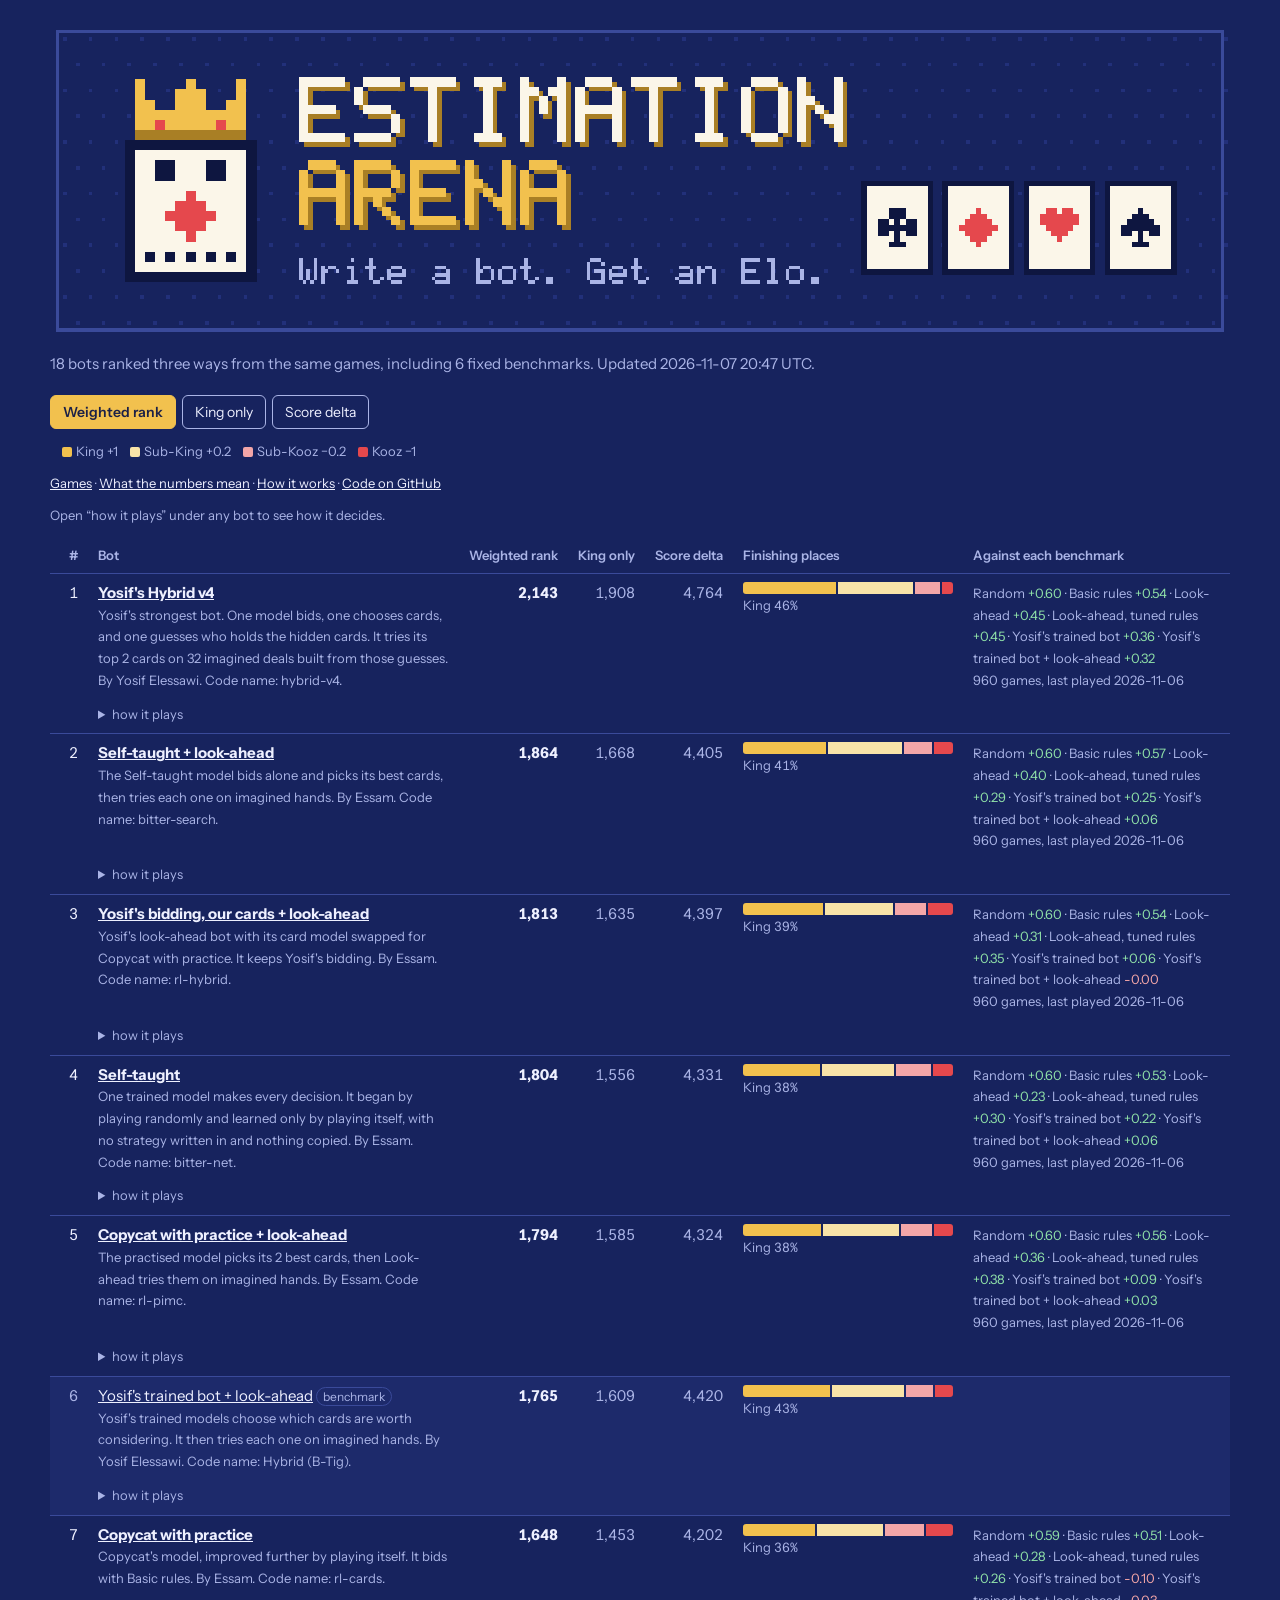
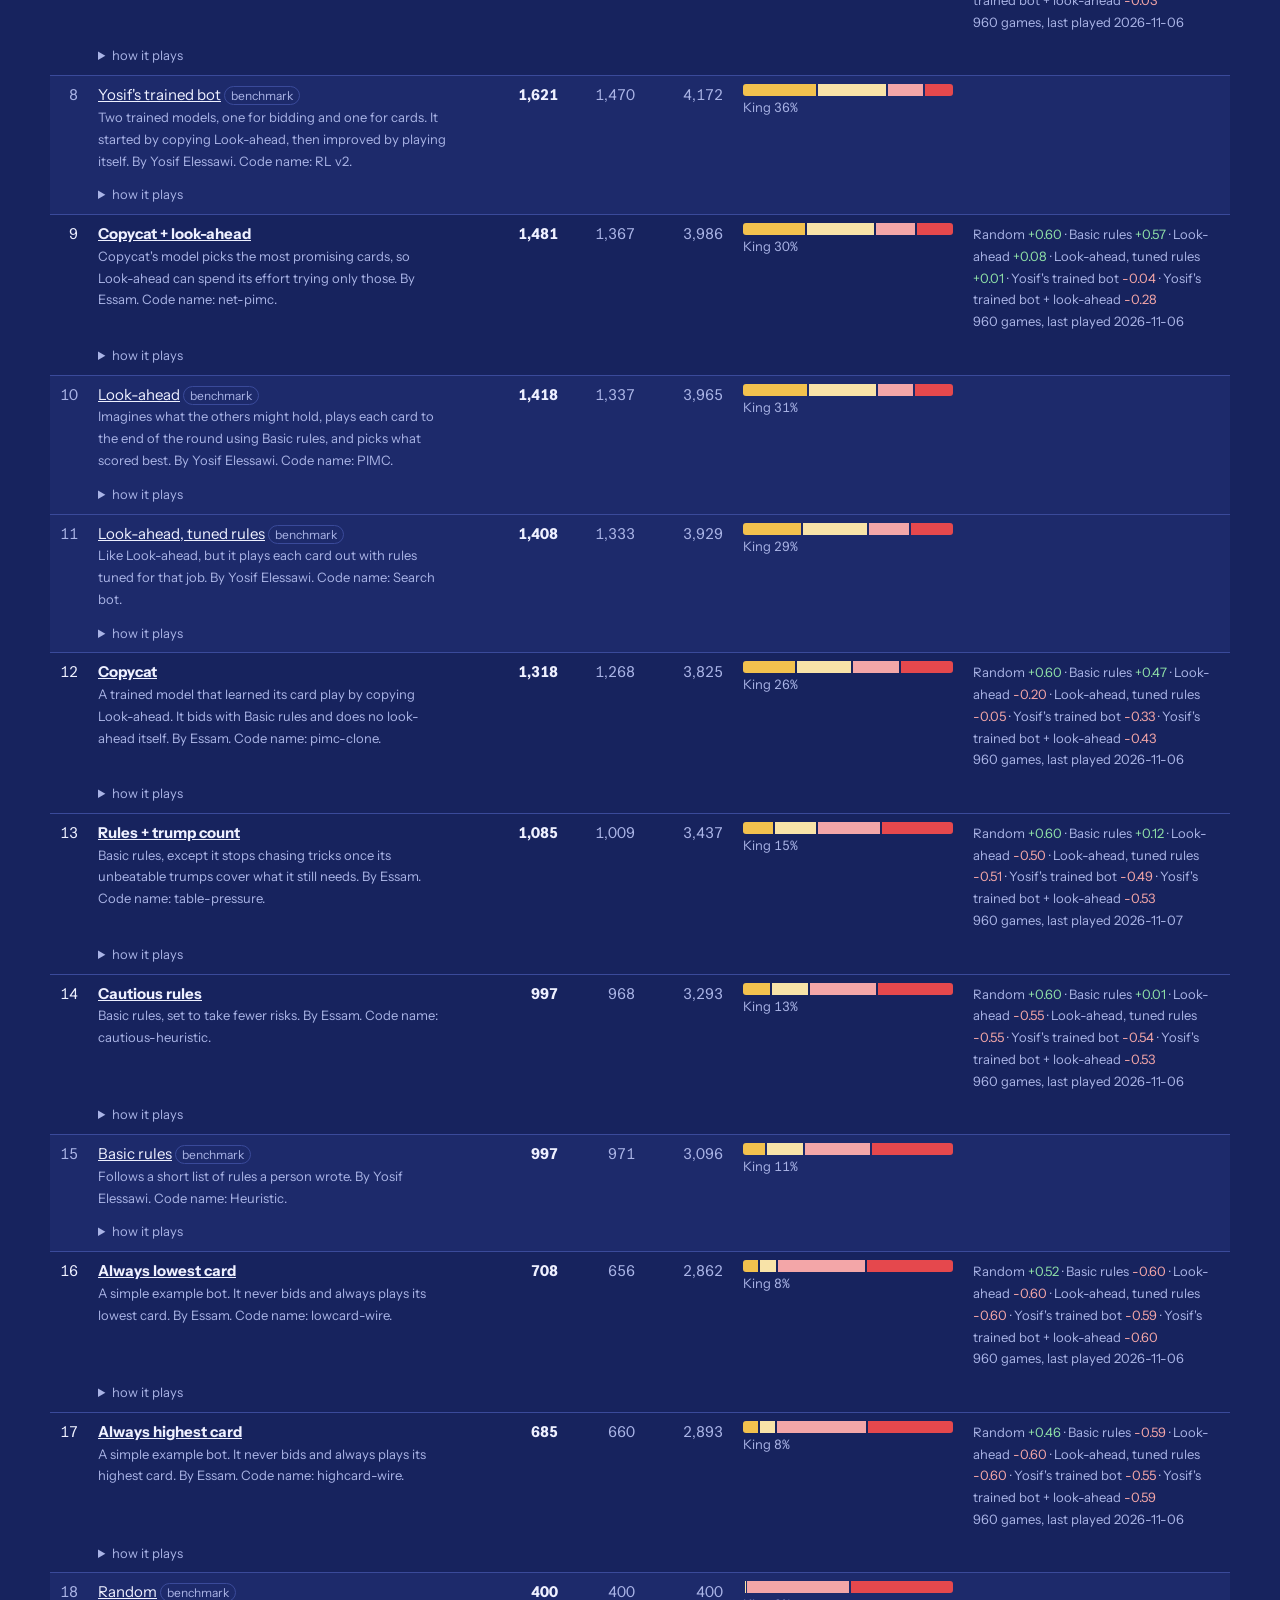
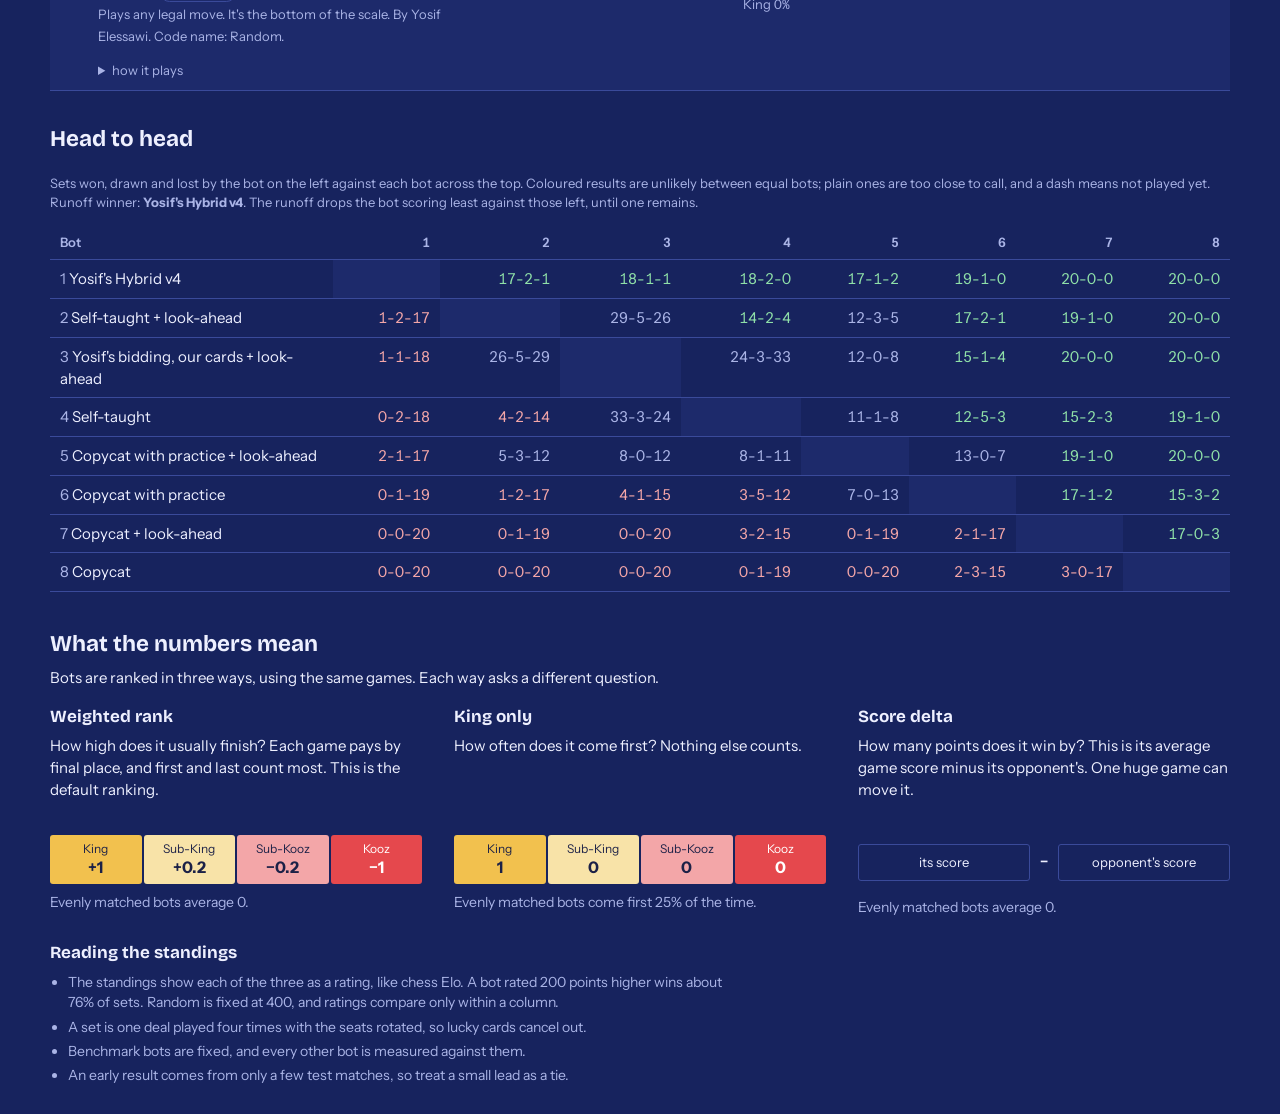
==== site/index.html @ 72e39803 "ladder: net-pimc.vs.table-pressure" ====
<!doctype html>
<html lang="en"><head><meta charset="utf-8"><meta name="viewport" content="width=device-width,initial-scale=1">
<title>Estimation Arena</title><link rel="icon" type="image/svg+xml" href="[data-uri]"><link rel="preconnect" href="https://fonts.googleapis.com"><link rel="preconnect" href="https://fonts.gstatic.com" crossorigin><link href="https://fonts.googleapis.com/css2?family=Bricolage+Grotesque:opsz,wght@12..96,400;12..96,700&family=Instrument+Sans:wght@400;600&display=swap" rel="stylesheet"><style>
:root{color-scheme:dark;--bg:#17235e;--fg:#eef0ff;--muted:#aab4e6;--line:#3a4a9a;--bar:#f2c14e;--tint:#1d2a6b;--good:#8fe0a8;--bad:#f3a6a8}
*{box-sizing:border-box}body{margin:0;padding:24px 16px;background:var(--bg);color:var(--fg);font:15px/1.45 "Instrument Sans",system-ui,sans-serif}a{color:var(--fg)}h2,h3{font-family:"Bricolage Grotesque",system-ui,sans-serif}
main{max-width:1180px;margin:0 auto}h1{font-size:24px;margin:0 0 4px}p.sub{color:var(--muted);margin:0 0 20px}
table{width:100%;border-collapse:collapse}th,td{padding:8px 10px;border-bottom:1px solid var(--line);text-align:left;vertical-align:top;white-space:nowrap}
th{font-weight:600;color:var(--muted);font-size:13px}td.num,th.num{text-align:right;font-variant-numeric:tabular-nums}
tr.anchor td{color:var(--muted);background:var(--tint)}tr:has(+ tr.howrow) td{border-bottom:none}tr.howrow td{white-space:normal;padding-top:0}.places{display:flex;gap:2px;width:210px;height:12px;vertical-align:middle}.places span{display:block;height:100%}.places span:first-child{border-radius:3px 0 0 3px}.places span:last-child{border-radius:0 3px 3px 0}.p0{background:#f2c14e}.p1{background:#f8e3a8}.p2{background:#f3a6a8}.p3{background:#e5484d}.key{display:inline-block;width:10px;height:10px;border-radius:2px;margin:0 4px 0 12px;vertical-align:-1px}.king{font-variant-numeric:tabular-nums;font-size:13px;color:var(--muted)}.metrics{display:flex;flex-wrap:wrap;gap:6px;margin:12px 0}.metrics button{font:inherit;font-size:14px;padding:6px 12px;border:1px solid var(--muted);border-radius:6px;background:transparent;color:inherit;cursor:pointer}.metrics button[aria-pressed=true]{background:#f2c14e;border-color:#f2c14e;color:#1c2147;font-weight:600}.banner{display:block;width:100%;height:auto;margin:0 0 16px}.unrated{color:var(--muted);font-size:13px}td.m-weighted,td.m-king,td.m-delta{color:var(--muted)}body[data-metric=weighted] td.m-weighted,body[data-metric=king] td.m-king,body[data-metric=delta] td.m-delta{color:inherit;font-weight:700}span.m-king,span.m-delta{display:none}body[data-metric=king] span.m-weighted,body[data-metric=delta] span.m-weighted{display:none}body[data-metric=king] span.m-king,body[data-metric=delta] span.m-delta{display:inline}
.brand-title{margin:0}.tag{font-size:12px;padding:1px 6px;border:1px solid var(--line);border-radius:10px;color:var(--muted)}.desc{color:var(--muted);font-size:13px;white-space:normal}
.direct{margin-top:32px}table.cross td,table.cross th{white-space:nowrap}table.cross .who-cell{white-space:normal;min-width:130px;max-width:190px;position:sticky;left:0;background:var(--bg);z-index:1}table.cross .rank{color:var(--muted)}table.cross .self{background:var(--tint)}table.cross .close,table.cross .unrated{color:var(--muted)}.pos{color:var(--good)}.neg{color:var(--bad)}details{margin-top:24px}summary{cursor:pointer;color:var(--muted)}
.who-cell{white-space:normal;min-width:230px}td.opt{white-space:normal}.places{flex-shrink:0}
@media(max-width:700px){th.opt,td.opt,.who{display:none}.who-cell{min-width:0}body:not([data-metric=weighted]) .num.m-weighted,body:not([data-metric=king]) .num.m-king,body:not([data-metric=delta]) .num.m-delta{display:none}}
details.how{margin:6px 0 2px}details.how summary{font-size:13px}.scroll{overflow-x:auto;margin:10px 0}
svg text{fill:var(--fg);font:12px system-ui,sans-serif}
.flow .step{fill:var(--tint);stroke:var(--line)}.i-n{fill:var(--muted)!important;font-size:11px!important}
.i-line{fill:none;stroke:var(--muted);stroke-width:1.4}.i-t{font-weight:600;font-size:13px!important}.i-s{fill:var(--muted)!important;font-size:10px!important}
.i-bid{fill:#8e7cf022;stroke:#8e7cf0}.i-wire{stroke:#f2c14e55;stroke-width:.8}.i-net{fill:#f2c14e}
.i-back{fill:#eb683433;stroke:#eb6834}.i-card{fill:var(--bg);stroke:var(--muted)}.i-win{fill:#1baf7a}.i-loss{fill:#e0525299}
.i-mean{fill:var(--muted)}.i-best{fill:#f2c14e!important}.i-tick{fill:none;stroke:#1baf7a;stroke-width:2.5}.i-data{fill:var(--bg);stroke:#8e7cf0}
.arrow{fill:none;stroke:var(--muted);stroke-width:1.5}
.lbl2{font-size:11px;letter-spacing:.06em;text-transform:uppercase;color:var(--muted);margin:12px 0 4px}
.scroll{max-width:calc(100vw - 72px)}
@media(max-width:700px){.bar{max-width:48px}th,td{padding:8px 6px}}
.guide{margin-top:36px}.guide h2{margin:0 0 6px}.guide h3{margin:0 0 6px;font-size:17px}
.g-lead{margin:0 0 16px;max-width:70ch}
.g-metrics{display:grid;grid-template-columns:repeat(auto-fit,minmax(250px,1fr));gap:24px 32px;margin-bottom:24px}
.g-metrics p{margin:0}.g-metrics article>p:first-of-type{min-height:6em}
.g-scale{display:grid;grid-template-columns:repeat(4,1fr);gap:2px;margin:10px 0 8px}
.g-cell{padding:6px 4px;border-radius:3px;text-align:center;color:#1c2147;font-size:12px;line-height:1.3}.g-cell b{display:block;font-size:16px}
.g0{background:#f2c14e}.g1{background:#f8e3a8}.g2{background:#f3a6a8}.g3{background:#e5484d;color:#fff}
.g-formula{display:flex;gap:10px;align-items:center;margin:10px 0 8px;min-height:54px}.g-formula span{flex:1;padding:8px 4px;text-align:center;border:1px solid var(--guide-line);border-radius:3px;font-size:13px}
.g-even{color:var(--muted);font-size:14px}
.g-read{margin:0 0 6px}.g-terms{margin:0;padding:0 0 0 18px;max-width:75ch;color:var(--muted);font-size:14px}.g-terms li{margin:0 0 4px}
@media(max-width:680px){.g-metrics article>p:first-of-type{min-height:0}}
:root{--guide-line:var(--line)}</style></head>
<body data-metric="weighted"><main>
<h1 class="brand-title"><svg class="banner" xmlns="http://www.w3.org/2000/svg" viewBox="0 0 1280 340" width="1280" height="340" role="img" shape-rendering="crispEdges"><title>Estimation Arena</title><desc>A pixel-art king's card with a robot face, beside the words Estimation Arena. Write a bot. Get an Elo.</desc><style>.eyes{animation:blink 5s steps(1) infinite}@keyframes blink{0%,93%{opacity:1}94%,97%{opacity:0}98%{opacity:1}}.deal{animation:deal 9s steps(1) infinite}@keyframes deal{0%{transform:none}1%{transform:translateX(420px)}2%{transform:translateX(320px)}3%{transform:translateX(220px)}4%{transform:translateX(130px)}5%{transform:translateX(60px)}6%{transform:translateX(20px)}7%,100%{transform:none}}.shine{animation:shine 7s steps(46) infinite}@keyframes shine{0%{transform:translateX(0)}35%,100%{transform:translateX(1000px)}}@media(prefers-reduced-motion:reduce){*{animation:none!important}.packet{display:none}}</style><rect width="1280" height="340" fill="#17235e"/><path fill="#22307a" d="M14 14h4v4h-4zM42 14h4v4h-4zM70 14h4v4h-4zM98 14h4v4h-4zM126 14h4v4h-4zM154 14h4v4h-4zM182 14h4v4h-4zM210 14h4v4h-4zM238 14h4v4h-4zM266 14h4v4h-4zM294 14h4v4h-4zM322 14h4v4h-4zM350 14h4v4h-4zM378 14h4v4h-4zM406 14h4v4h-4zM434 14h4v4h-4zM462 14h4v4h-4zM490 14h4v4h-4zM518 14h4v4h-4zM546 14h4v4h-4zM574 14h4v4h-4zM602 14h4v4h-4zM630 14h4v4h-4zM658 14h4v4h-4zM686 14h4v4h-4zM714 14h4v4h-4zM742 14h4v4h-4zM770 14h4v4h-4zM798 14h4v4h-4zM826 14h4v4h-4zM854 14h4v4h-4zM882 14h4v4h-4zM910 14h4v4h-4zM938 14h4v4h-4zM966 14h4v4h-4zM994 14h4v4h-4zM1022 14h4v4h-4zM1050 14h4v4h-4zM1078 14h4v4h-4zM1106 14h4v4h-4zM1134 14h4v4h-4zM1162 14h4v4h-4zM1190 14h4v4h-4zM1218 14h4v4h-4zM1246 14h4v4h-4zM1274 14h4v4h-4zM28 42h4v4h-4zM56 42h4v4h-4zM84 42h4v4h-4zM112 42h4v4h-4zM140 42h4v4h-4zM168 42h4v4h-4zM196 42h4v4h-4zM224 42h4v4h-4zM252 42h4v4h-4zM280 42h4v4h-4zM308 42h4v4h-4zM336 42h4v4h-4zM364 42h4v4h-4zM392 42h4v4h-4zM420 42h4v4h-4zM448 42h4v4h-4zM476 42h4v4h-4zM504 42h4v4h-4zM532 42h4v4h-4zM560 42h4v4h-4zM588 42h4v4h-4zM616 42h4v4h-4zM644 42h4v4h-4zM672 42h4v4h-4zM700 42h4v4h-4zM728 42h4v4h-4zM756 42h4v4h-4zM784 42h4v4h-4zM812 42h4v4h-4zM840 42h4v4h-4zM868 42h4v4h-4zM896 42h4v4h-4zM924 42h4v4h-4zM952 42h4v4h-4zM980 42h4v4h-4zM1008 42h4v4h-4zM1036 42h4v4h-4zM1064 42h4v4h-4zM1092 42h4v4h-4zM1120 42h4v4h-4zM1148 42h4v4h-4zM1176 42h4v4h-4zM1204 42h4v4h-4zM1232 42h4v4h-4zM1260 42h4v4h-4zM14 70h4v4h-4zM42 70h4v4h-4zM70 70h4v4h-4zM98 70h4v4h-4zM126 70h4v4h-4zM154 70h4v4h-4zM182 70h4v4h-4zM210 70h4v4h-4zM238 70h4v4h-4zM266 70h4v4h-4zM294 70h4v4h-4zM322 70h4v4h-4zM350 70h4v4h-4zM378 70h4v4h-4zM406 70h4v4h-4zM434 70h4v4h-4zM462 70h4v4h-4zM490 70h4v4h-4zM518 70h4v4h-4zM546 70h4v4h-4zM574 70h4v4h-4zM602 70h4v4h-4zM630 70h4v4h-4zM658 70h4v4h-4zM686 70h4v4h-4zM714 70h4v4h-4zM742 70h4v4h-4zM770 70h4v4h-4zM798 70h4v4h-4zM826 70h4v4h-4zM854 70h4v4h-4zM882 70h4v4h-4zM910 70h4v4h-4zM938 70h4v4h-4zM966 70h4v4h-4zM994 70h4v4h-4zM1022 70h4v4h-4zM1050 70h4v4h-4zM1078 70h4v4h-4zM1106 70h4v4h-4zM1134 70h4v4h-4zM1162 70h4v4h-4zM1190 70h4v4h-4zM1218 70h4v4h-4zM1246 70h4v4h-4zM1274 70h4v4h-4zM28 98h4v4h-4zM56 98h4v4h-4zM84 98h4v4h-4zM112 98h4v4h-4zM140 98h4v4h-4zM168 98h4v4h-4zM196 98h4v4h-4zM224 98h4v4h-4zM252 98h4v4h-4zM280 98h4v4h-4zM308 98h4v4h-4zM336 98h4v4h-4zM364 98h4v4h-4zM392 98h4v4h-4zM420 98h4v4h-4zM448 98h4v4h-4zM476 98h4v4h-4zM504 98h4v4h-4zM532 98h4v4h-4zM560 98h4v4h-4zM588 98h4v4h-4zM616 98h4v4h-4zM644 98h4v4h-4zM672 98h4v4h-4zM700 98h4v4h-4zM728 98h4v4h-4zM756 98h4v4h-4zM784 98h4v4h-4zM812 98h4v4h-4zM840 98h4v4h-4zM868 98h4v4h-4zM896 98h4v4h-4zM924 98h4v4h-4zM952 98h4v4h-4zM980 98h4v4h-4zM1008 98h4v4h-4zM1036 98h4v4h-4zM1064 98h4v4h-4zM1092 98h4v4h-4zM1120 98h4v4h-4zM1148 98h4v4h-4zM1176 98h4v4h-4zM1204 98h4v4h-4zM1232 98h4v4h-4zM1260 98h4v4h-4zM14 126h4v4h-4zM42 126h4v4h-4zM70 126h4v4h-4zM98 126h4v4h-4zM126 126h4v4h-4zM154 126h4v4h-4zM182 126h4v4h-4zM210 126h4v4h-4zM238 126h4v4h-4zM266 126h4v4h-4zM294 126h4v4h-4zM322 126h4v4h-4zM350 126h4v4h-4zM378 126h4v4h-4zM406 126h4v4h-4zM434 126h4v4h-4zM462 126h4v4h-4zM490 126h4v4h-4zM518 126h4v4h-4zM546 126h4v4h-4zM574 126h4v4h-4zM602 126h4v4h-4zM630 126h4v4h-4zM658 126h4v4h-4zM686 126h4v4h-4zM714 126h4v4h-4zM742 126h4v4h-4zM770 126h4v4h-4zM798 126h4v4h-4zM826 126h4v4h-4zM854 126h4v4h-4zM882 126h4v4h-4zM910 126h4v4h-4zM938 126h4v4h-4zM966 126h4v4h-4zM994 126h4v4h-4zM1022 126h4v4h-4zM1050 126h4v4h-4zM1078 126h4v4h-4zM1106 126h4v4h-4zM1134 126h4v4h-4zM1162 126h4v4h-4zM1190 126h4v4h-4zM1218 126h4v4h-4zM1246 126h4v4h-4zM1274 126h4v4h-4zM28 154h4v4h-4zM56 154h4v4h-4zM84 154h4v4h-4zM112 154h4v4h-4zM140 154h4v4h-4zM168 154h4v4h-4zM196 154h4v4h-4zM224 154h4v4h-4zM252 154h4v4h-4zM280 154h4v4h-4zM308 154h4v4h-4zM336 154h4v4h-4zM364 154h4v4h-4zM392 154h4v4h-4zM420 154h4v4h-4zM448 154h4v4h-4zM476 154h4v4h-4zM504 154h4v4h-4zM532 154h4v4h-4zM560 154h4v4h-4zM588 154h4v4h-4zM616 154h4v4h-4zM644 154h4v4h-4zM672 154h4v4h-4zM700 154h4v4h-4zM728 154h4v4h-4zM756 154h4v4h-4zM784 154h4v4h-4zM812 154h4v4h-4zM840 154h4v4h-4zM868 154h4v4h-4zM896 154h4v4h-4zM924 154h4v4h-4zM952 154h4v4h-4zM980 154h4v4h-4zM1008 154h4v4h-4zM1036 154h4v4h-4zM1064 154h4v4h-4zM1092 154h4v4h-4zM1120 154h4v4h-4zM1148 154h4v4h-4zM1176 154h4v4h-4zM1204 154h4v4h-4zM1232 154h4v4h-4zM1260 154h4v4h-4zM14 182h4v4h-4zM42 182h4v4h-4zM70 182h4v4h-4zM98 182h4v4h-4zM126 182h4v4h-4zM154 182h4v4h-4zM182 182h4v4h-4zM210 182h4v4h-4zM238 182h4v4h-4zM266 182h4v4h-4zM294 182h4v4h-4zM322 182h4v4h-4zM350 182h4v4h-4zM378 182h4v4h-4zM406 182h4v4h-4zM434 182h4v4h-4zM462 182h4v4h-4zM490 182h4v4h-4zM518 182h4v4h-4zM546 182h4v4h-4zM574 182h4v4h-4zM602 182h4v4h-4zM630 182h4v4h-4zM658 182h4v4h-4zM686 182h4v4h-4zM714 182h4v4h-4zM742 182h4v4h-4zM770 182h4v4h-4zM798 182h4v4h-4zM826 182h4v4h-4zM854 182h4v4h-4zM882 182h4v4h-4zM910 182h4v4h-4zM938 182h4v4h-4zM966 182h4v4h-4zM994 182h4v4h-4zM1022 182h4v4h-4zM1050 182h4v4h-4zM1078 182h4v4h-4zM1106 182h4v4h-4zM1134 182h4v4h-4zM1162 182h4v4h-4zM1190 182h4v4h-4zM1218 182h4v4h-4zM1246 182h4v4h-4zM1274 182h4v4h-4zM28 210h4v4h-4zM56 210h4v4h-4zM84 210h4v4h-4zM112 210h4v4h-4zM140 210h4v4h-4zM168 210h4v4h-4zM196 210h4v4h-4zM224 210h4v4h-4zM252 210h4v4h-4zM280 210h4v4h-4zM308 210h4v4h-4zM336 210h4v4h-4zM364 210h4v4h-4zM392 210h4v4h-4zM420 210h4v4h-4zM448 210h4v4h-4zM476 210h4v4h-4zM504 210h4v4h-4zM532 210h4v4h-4zM560 210h4v4h-4zM588 210h4v4h-4zM616 210h4v4h-4zM644 210h4v4h-4zM672 210h4v4h-4zM700 210h4v4h-4zM728 210h4v4h-4zM756 210h4v4h-4zM784 210h4v4h-4zM812 210h4v4h-4zM840 210h4v4h-4zM868 210h4v4h-4zM896 210h4v4h-4zM924 210h4v4h-4zM952 210h4v4h-4zM980 210h4v4h-4zM1008 210h4v4h-4zM1036 210h4v4h-4zM1064 210h4v4h-4zM1092 210h4v4h-4zM1120 210h4v4h-4zM1148 210h4v4h-4zM1176 210h4v4h-4zM1204 210h4v4h-4zM1232 210h4v4h-4zM1260 210h4v4h-4zM14 238h4v4h-4zM42 238h4v4h-4zM70 238h4v4h-4zM98 238h4v4h-4zM126 238h4v4h-4zM154 238h4v4h-4zM182 238h4v4h-4zM210 238h4v4h-4zM238 238h4v4h-4zM266 238h4v4h-4zM294 238h4v4h-4zM322 238h4v4h-4zM350 238h4v4h-4zM378 238h4v4h-4zM406 238h4v4h-4zM434 238h4v4h-4zM462 238h4v4h-4zM490 238h4v4h-4zM518 238h4v4h-4zM546 238h4v4h-4zM574 238h4v4h-4zM602 238h4v4h-4zM630 238h4v4h-4zM658 238h4v4h-4zM686 238h4v4h-4zM714 238h4v4h-4zM742 238h4v4h-4zM770 238h4v4h-4zM798 238h4v4h-4zM826 238h4v4h-4zM854 238h4v4h-4zM882 238h4v4h-4zM910 238h4v4h-4zM938 238h4v4h-4zM966 238h4v4h-4zM994 238h4v4h-4zM1022 238h4v4h-4zM1050 238h4v4h-4zM1078 238h4v4h-4zM1106 238h4v4h-4zM1134 238h4v4h-4zM1162 238h4v4h-4zM1190 238h4v4h-4zM1218 238h4v4h-4zM1246 238h4v4h-4zM1274 238h4v4h-4zM28 266h4v4h-4zM56 266h4v4h-4zM84 266h4v4h-4zM112 266h4v4h-4zM140 266h4v4h-4zM168 266h4v4h-4zM196 266h4v4h-4zM224 266h4v4h-4zM252 266h4v4h-4zM280 266h4v4h-4zM308 266h4v4h-4zM336 266h4v4h-4zM364 266h4v4h-4zM392 266h4v4h-4zM420 266h4v4h-4zM448 266h4v4h-4zM476 266h4v4h-4zM504 266h4v4h-4zM532 266h4v4h-4zM560 266h4v4h-4zM588 266h4v4h-4zM616 266h4v4h-4zM644 266h4v4h-4zM672 266h4v4h-4zM700 266h4v4h-4zM728 266h4v4h-4zM756 266h4v4h-4zM784 266h4v4h-4zM812 266h4v4h-4zM840 266h4v4h-4zM868 266h4v4h-4zM896 266h4v4h-4zM924 266h4v4h-4zM952 266h4v4h-4zM980 266h4v4h-4zM1008 266h4v4h-4zM1036 266h4v4h-4zM1064 266h4v4h-4zM1092 266h4v4h-4zM1120 266h4v4h-4zM1148 266h4v4h-4zM1176 266h4v4h-4zM1204 266h4v4h-4zM1232 266h4v4h-4zM1260 266h4v4h-4zM14 294h4v4h-4zM42 294h4v4h-4zM70 294h4v4h-4zM98 294h4v4h-4zM126 294h4v4h-4zM154 294h4v4h-4zM182 294h4v4h-4zM210 294h4v4h-4zM238 294h4v4h-4zM266 294h4v4h-4zM294 294h4v4h-4zM322 294h4v4h-4zM350 294h4v4h-4zM378 294h4v4h-4zM406 294h4v4h-4zM434 294h4v4h-4zM462 294h4v4h-4zM490 294h4v4h-4zM518 294h4v4h-4zM546 294h4v4h-4zM574 294h4v4h-4zM602 294h4v4h-4zM630 294h4v4h-4zM658 294h4v4h-4zM686 294h4v4h-4zM714 294h4v4h-4zM742 294h4v4h-4zM770 294h4v4h-4zM798 294h4v4h-4zM826 294h4v4h-4zM854 294h4v4h-4zM882 294h4v4h-4zM910 294h4v4h-4zM938 294h4v4h-4zM966 294h4v4h-4zM994 294h4v4h-4zM1022 294h4v4h-4zM1050 294h4v4h-4zM1078 294h4v4h-4zM1106 294h4v4h-4zM1134 294h4v4h-4zM1162 294h4v4h-4zM1190 294h4v4h-4zM1218 294h4v4h-4zM1246 294h4v4h-4zM1274 294h4v4h-4zM28 322h4v4h-4zM56 322h4v4h-4zM84 322h4v4h-4zM112 322h4v4h-4zM140 322h4v4h-4zM168 322h4v4h-4zM196 322h4v4h-4zM224 322h4v4h-4zM252 322h4v4h-4zM280 322h4v4h-4zM308 322h4v4h-4zM336 322h4v4h-4zM364 322h4v4h-4zM392 322h4v4h-4zM420 322h4v4h-4zM448 322h4v4h-4zM476 322h4v4h-4zM504 322h4v4h-4zM532 322h4v4h-4zM560 322h4v4h-4zM588 322h4v4h-4zM616 322h4v4h-4zM644 322h4v4h-4zM672 322h4v4h-4zM700 322h4v4h-4zM728 322h4v4h-4zM756 322h4v4h-4zM784 322h4v4h-4zM812 322h4v4h-4zM840 322h4v4h-4zM868 322h4v4h-4zM896 322h4v4h-4zM924 322h4v4h-4zM952 322h4v4h-4zM980 322h4v4h-4zM1008 322h4v4h-4zM1036 322h4v4h-4zM1064 322h4v4h-4zM1092 322h4v4h-4zM1120 322h4v4h-4zM1148 322h4v4h-4zM1176 322h4v4h-4zM1204 322h4v4h-4zM1232 322h4v4h-4zM1260 322h4v4h-4z"/><rect x="8" y="8" width="1264" height="324" fill="none" stroke="#3a4a9a" stroke-width="4"/><path fill="#fbf6e9" d="M114 148h22v11h-22zM169 148h22v11h-22zM114 159h22v11h-22zM169 159h22v11h-22z"/><path fill="#f2c14e" d="M92 60h11v11h-11zM147 60h11v11h-11zM202 60h11v11h-11zM92 71h11v11h-11zM136 71h33v11h-33zM202 71h11v11h-11zM92 82h22v11h-22zM136 82h33v11h-33zM191 82h22v11h-22zM92 93h121v11h-121zM92 104h22v11h-22zM125 104h55v11h-55zM191 104h22v11h-22z"/><path fill="#a97f25" d="M92 115h121v11h-121z"/><path fill="#e5484d" d="M114 104h11v11h-11zM180 104h11v11h-11zM147 181h11v11h-11zM136 192h33v11h-33zM125 203h55v11h-55zM136 214h33v11h-33zM147 225h11v11h-11z"/><path fill="#0e1640" d="M81 126h143v11h-143zM81 137h11v11h-11zM213 137h11v11h-11zM81 148h11v11h-11zM213 148h11v11h-11zM81 159h11v11h-11zM213 159h11v11h-11zM81 170h11v11h-11zM213 170h11v11h-11zM81 181h11v11h-11zM213 181h11v11h-11zM81 192h11v11h-11zM213 192h11v11h-11zM81 203h11v11h-11zM213 203h11v11h-11zM81 214h11v11h-11zM213 214h11v11h-11zM81 225h11v11h-11zM213 225h11v11h-11zM81 236h11v11h-11zM213 236h11v11h-11zM81 247h11v11h-11zM213 247h11v11h-11zM81 258h11v11h-11zM213 258h11v11h-11zM81 269h143v11h-143z"/><path fill="#fbf6e9" d="M92 137h121v11h-121zM92 148h22v11h-22zM136 148h33v11h-33zM191 148h22v11h-22zM92 159h22v11h-22zM136 159h33v11h-33zM191 159h22v11h-22zM92 170h121v11h-121zM92 181h55v11h-55zM158 181h55v11h-55zM92 192h44v11h-44zM169 192h44v11h-44zM92 203h33v11h-33zM180 203h33v11h-33zM92 214h44v11h-44zM169 214h44v11h-44zM92 225h55v11h-55zM158 225h55v11h-55zM92 236h121v11h-121zM92 247h11v11h-11zM114 247h11v11h-11zM136 247h11v11h-11zM158 247h11v11h-11zM180 247h11v11h-11zM202 247h11v11h-11zM92 258h121v11h-121z"/><path fill="#0e1640" d="M103 247h11v11h-11zM125 247h11v11h-11zM147 247h11v11h-11zM169 247h11v11h-11zM191 247h11v11h-11z"/><path class="eyes" fill="#0e1640" d="M114 148h22v11h-22zM169 148h22v11h-22zM114 159h22v11h-22zM169 159h22v11h-22z"/><clipPath id="word"><path d="M270 58h50v10h-50zM270 68h10v10h-10zM270 78h10v10h-10zM270 88h40v10h-40zM270 98h10v10h-10zM270 108h10v10h-10zM270 118h50v10h-50zM340 58h40v10h-40zM330 68h10v10h-10zM330 78h10v10h-10zM340 88h30v10h-30zM370 98h10v10h-10zM370 108h10v10h-10zM330 118h40v10h-40zM390 58h50v10h-50zM410 68h10v10h-10zM410 78h10v10h-10zM410 88h10v10h-10zM410 98h10v10h-10zM410 108h10v10h-10zM410 118h10v10h-10zM460 58h30v10h-30zM470 68h10v10h-10zM470 78h10v10h-10zM470 88h10v10h-10zM470 98h10v10h-10zM470 108h10v10h-10zM460 118h30v10h-30zM510 58h10v10h-10zM550 58h10v10h-10zM510 68h20v10h-20zM540 68h20v10h-20zM510 78h10v10h-10zM530 78h10v10h-10zM550 78h10v10h-10zM510 88h10v10h-10zM530 88h10v10h-10zM550 88h10v10h-10zM510 98h10v10h-10zM550 98h10v10h-10zM510 108h10v10h-10zM550 108h10v10h-10zM510 118h10v10h-10zM550 118h10v10h-10zM580 58h30v10h-30zM570 68h10v10h-10zM610 68h10v10h-10zM570 78h10v10h-10zM610 78h10v10h-10zM570 88h50v10h-50zM570 98h10v10h-10zM610 98h10v10h-10zM570 108h10v10h-10zM610 108h10v10h-10zM570 118h10v10h-10zM610 118h10v10h-10zM630 58h50v10h-50zM650 68h10v10h-10zM650 78h10v10h-10zM650 88h10v10h-10zM650 98h10v10h-10zM650 108h10v10h-10zM650 118h10v10h-10zM700 58h30v10h-30zM710 68h10v10h-10zM710 78h10v10h-10zM710 88h10v10h-10zM710 98h10v10h-10zM710 108h10v10h-10zM700 118h30v10h-30zM760 58h30v10h-30zM750 68h10v10h-10zM790 68h10v10h-10zM750 78h10v10h-10zM790 78h10v10h-10zM750 88h10v10h-10zM790 88h10v10h-10zM750 98h10v10h-10zM790 98h10v10h-10zM750 108h10v10h-10zM790 108h10v10h-10zM760 118h30v10h-30zM810 58h10v10h-10zM850 58h10v10h-10zM810 68h10v10h-10zM850 68h10v10h-10zM810 78h20v10h-20zM850 78h10v10h-10zM810 88h10v10h-10zM830 88h10v10h-10zM850 88h10v10h-10zM810 98h10v10h-10zM840 98h20v10h-20zM810 108h10v10h-10zM850 108h10v10h-10zM810 118h10v10h-10zM850 118h10v10h-10zM280 148h30v10h-30zM270 158h10v10h-10zM310 158h10v10h-10zM270 168h10v10h-10zM310 168h10v10h-10zM270 178h50v10h-50zM270 188h10v10h-10zM310 188h10v10h-10zM270 198h10v10h-10zM310 198h10v10h-10zM270 208h10v10h-10zM310 208h10v10h-10zM330 148h40v10h-40zM330 158h10v10h-10zM370 158h10v10h-10zM330 168h10v10h-10zM370 168h10v10h-10zM330 178h40v10h-40zM330 188h10v10h-10zM350 188h10v10h-10zM330 198h10v10h-10zM360 198h10v10h-10zM330 208h10v10h-10zM370 208h10v10h-10zM390 148h50v10h-50zM390 158h10v10h-10zM390 168h10v10h-10zM390 178h40v10h-40zM390 188h10v10h-10zM390 198h10v10h-10zM390 208h50v10h-50zM450 148h10v10h-10zM490 148h10v10h-10zM450 158h10v10h-10zM490 158h10v10h-10zM450 168h20v10h-20zM490 168h10v10h-10zM450 178h10v10h-10zM470 178h10v10h-10zM490 178h10v10h-10zM450 188h10v10h-10zM480 188h20v10h-20zM450 198h10v10h-10zM490 198h10v10h-10zM450 208h10v10h-10zM490 208h10v10h-10zM520 148h30v10h-30zM510 158h10v10h-10zM550 158h10v10h-10zM510 168h10v10h-10zM550 168h10v10h-10zM510 178h50v10h-50zM510 188h10v10h-10zM550 188h10v10h-10zM510 198h10v10h-10zM550 198h10v10h-10zM510 208h10v10h-10zM550 208h10v10h-10z"/></clipPath><path fill="#a97f25" d="M275 63h50v10h-50zM275 73h10v10h-10zM275 83h10v10h-10zM275 93h40v10h-40zM275 103h10v10h-10zM275 113h10v10h-10zM275 123h50v10h-50zM345 63h40v10h-40zM335 73h10v10h-10zM335 83h10v10h-10zM345 93h30v10h-30zM375 103h10v10h-10zM375 113h10v10h-10zM335 123h40v10h-40zM395 63h50v10h-50zM415 73h10v10h-10zM415 83h10v10h-10zM415 93h10v10h-10zM415 103h10v10h-10zM415 113h10v10h-10zM415 123h10v10h-10zM465 63h30v10h-30zM475 73h10v10h-10zM475 83h10v10h-10zM475 93h10v10h-10zM475 103h10v10h-10zM475 113h10v10h-10zM465 123h30v10h-30zM515 63h10v10h-10zM555 63h10v10h-10zM515 73h20v10h-20zM545 73h20v10h-20zM515 83h10v10h-10zM535 83h10v10h-10zM555 83h10v10h-10zM515 93h10v10h-10zM535 93h10v10h-10zM555 93h10v10h-10zM515 103h10v10h-10zM555 103h10v10h-10zM515 113h10v10h-10zM555 113h10v10h-10zM515 123h10v10h-10zM555 123h10v10h-10zM585 63h30v10h-30zM575 73h10v10h-10zM615 73h10v10h-10zM575 83h10v10h-10zM615 83h10v10h-10zM575 93h50v10h-50zM575 103h10v10h-10zM615 103h10v10h-10zM575 113h10v10h-10zM615 113h10v10h-10zM575 123h10v10h-10zM615 123h10v10h-10zM635 63h50v10h-50zM655 73h10v10h-10zM655 83h10v10h-10zM655 93h10v10h-10zM655 103h10v10h-10zM655 113h10v10h-10zM655 123h10v10h-10zM705 63h30v10h-30zM715 73h10v10h-10zM715 83h10v10h-10zM715 93h10v10h-10zM715 103h10v10h-10zM715 113h10v10h-10zM705 123h30v10h-30zM765 63h30v10h-30zM755 73h10v10h-10zM795 73h10v10h-10zM755 83h10v10h-10zM795 83h10v10h-10zM755 93h10v10h-10zM795 93h10v10h-10zM755 103h10v10h-10zM795 103h10v10h-10zM755 113h10v10h-10zM795 113h10v10h-10zM765 123h30v10h-30zM815 63h10v10h-10zM855 63h10v10h-10zM815 73h10v10h-10zM855 73h10v10h-10zM815 83h20v10h-20zM855 83h10v10h-10zM815 93h10v10h-10zM835 93h10v10h-10zM855 93h10v10h-10zM815 103h10v10h-10zM845 103h20v10h-20zM815 113h10v10h-10zM855 113h10v10h-10zM815 123h10v10h-10zM855 123h10v10h-10zM285 153h30v10h-30zM275 163h10v10h-10zM315 163h10v10h-10zM275 173h10v10h-10zM315 173h10v10h-10zM275 183h50v10h-50zM275 193h10v10h-10zM315 193h10v10h-10zM275 203h10v10h-10zM315 203h10v10h-10zM275 213h10v10h-10zM315 213h10v10h-10zM335 153h40v10h-40zM335 163h10v10h-10zM375 163h10v10h-10zM335 173h10v10h-10zM375 173h10v10h-10zM335 183h40v10h-40zM335 193h10v10h-10zM355 193h10v10h-10zM335 203h10v10h-10zM365 203h10v10h-10zM335 213h10v10h-10zM375 213h10v10h-10zM395 153h50v10h-50zM395 163h10v10h-10zM395 173h10v10h-10zM395 183h40v10h-40zM395 193h10v10h-10zM395 203h10v10h-10zM395 213h50v10h-50zM455 153h10v10h-10zM495 153h10v10h-10zM455 163h10v10h-10zM495 163h10v10h-10zM455 173h20v10h-20zM495 173h10v10h-10zM455 183h10v10h-10zM475 183h10v10h-10zM495 183h10v10h-10zM455 193h10v10h-10zM485 193h20v10h-20zM455 203h10v10h-10zM495 203h10v10h-10zM455 213h10v10h-10zM495 213h10v10h-10zM525 153h30v10h-30zM515 163h10v10h-10zM555 163h10v10h-10zM515 173h10v10h-10zM555 173h10v10h-10zM515 183h50v10h-50zM515 193h10v10h-10zM555 193h10v10h-10zM515 203h10v10h-10zM555 203h10v10h-10zM515 213h10v10h-10zM555 213h10v10h-10z"/><path fill="#fbf6e9" d="M270 58h50v10h-50zM270 68h10v10h-10zM270 78h10v10h-10zM270 88h40v10h-40zM270 98h10v10h-10zM270 108h10v10h-10zM270 118h50v10h-50zM340 58h40v10h-40zM330 68h10v10h-10zM330 78h10v10h-10zM340 88h30v10h-30zM370 98h10v10h-10zM370 108h10v10h-10zM330 118h40v10h-40zM390 58h50v10h-50zM410 68h10v10h-10zM410 78h10v10h-10zM410 88h10v10h-10zM410 98h10v10h-10zM410 108h10v10h-10zM410 118h10v10h-10zM460 58h30v10h-30zM470 68h10v10h-10zM470 78h10v10h-10zM470 88h10v10h-10zM470 98h10v10h-10zM470 108h10v10h-10zM460 118h30v10h-30zM510 58h10v10h-10zM550 58h10v10h-10zM510 68h20v10h-20zM540 68h20v10h-20zM510 78h10v10h-10zM530 78h10v10h-10zM550 78h10v10h-10zM510 88h10v10h-10zM530 88h10v10h-10zM550 88h10v10h-10zM510 98h10v10h-10zM550 98h10v10h-10zM510 108h10v10h-10zM550 108h10v10h-10zM510 118h10v10h-10zM550 118h10v10h-10zM580 58h30v10h-30zM570 68h10v10h-10zM610 68h10v10h-10zM570 78h10v10h-10zM610 78h10v10h-10zM570 88h50v10h-50zM570 98h10v10h-10zM610 98h10v10h-10zM570 108h10v10h-10zM610 108h10v10h-10zM570 118h10v10h-10zM610 118h10v10h-10zM630 58h50v10h-50zM650 68h10v10h-10zM650 78h10v10h-10zM650 88h10v10h-10zM650 98h10v10h-10zM650 108h10v10h-10zM650 118h10v10h-10zM700 58h30v10h-30zM710 68h10v10h-10zM710 78h10v10h-10zM710 88h10v10h-10zM710 98h10v10h-10zM710 108h10v10h-10zM700 118h30v10h-30zM760 58h30v10h-30zM750 68h10v10h-10zM790 68h10v10h-10zM750 78h10v10h-10zM790 78h10v10h-10zM750 88h10v10h-10zM790 88h10v10h-10zM750 98h10v10h-10zM790 98h10v10h-10zM750 108h10v10h-10zM790 108h10v10h-10zM760 118h30v10h-30zM810 58h10v10h-10zM850 58h10v10h-10zM810 68h10v10h-10zM850 68h10v10h-10zM810 78h20v10h-20zM850 78h10v10h-10zM810 88h10v10h-10zM830 88h10v10h-10zM850 88h10v10h-10zM810 98h10v10h-10zM840 98h20v10h-20zM810 108h10v10h-10zM850 108h10v10h-10zM810 118h10v10h-10zM850 118h10v10h-10z"/><path fill="#f2c14e" d="M280 148h30v10h-30zM270 158h10v10h-10zM310 158h10v10h-10zM270 168h10v10h-10zM310 168h10v10h-10zM270 178h50v10h-50zM270 188h10v10h-10zM310 188h10v10h-10zM270 198h10v10h-10zM310 198h10v10h-10zM270 208h10v10h-10zM310 208h10v10h-10zM330 148h40v10h-40zM330 158h10v10h-10zM370 158h10v10h-10zM330 168h10v10h-10zM370 168h10v10h-10zM330 178h40v10h-40zM330 188h10v10h-10zM350 188h10v10h-10zM330 198h10v10h-10zM360 198h10v10h-10zM330 208h10v10h-10zM370 208h10v10h-10zM390 148h50v10h-50zM390 158h10v10h-10zM390 168h10v10h-10zM390 178h40v10h-40zM390 188h10v10h-10zM390 198h10v10h-10zM390 208h50v10h-50zM450 148h10v10h-10zM490 148h10v10h-10zM450 158h10v10h-10zM490 158h10v10h-10zM450 168h20v10h-20zM490 168h10v10h-10zM450 178h10v10h-10zM470 178h10v10h-10zM490 178h10v10h-10zM450 188h10v10h-10zM480 188h20v10h-20zM450 198h10v10h-10zM490 198h10v10h-10zM450 208h10v10h-10zM490 208h10v10h-10zM520 148h30v10h-30zM510 158h10v10h-10zM550 158h10v10h-10zM510 168h10v10h-10zM550 168h10v10h-10zM510 178h50v10h-50zM510 188h10v10h-10zM550 188h10v10h-10zM510 198h10v10h-10zM550 198h10v10h-10zM510 208h10v10h-10zM550 208h10v10h-10z"/><g clip-path="url(#word)"><rect class="shine" x="150" y="40" width="60" height="200" fill="#fff" opacity=".75"/></g><path fill="#aab4e6" d="M270 254h4v4h-4zM286 254h4v4h-4zM270 258h4v4h-4zM286 258h4v4h-4zM270 262h4v4h-4zM286 262h4v4h-4zM270 266h4v4h-4zM278 266h4v4h-4zM286 266h4v4h-4zM270 270h4v4h-4zM278 270h4v4h-4zM286 270h4v4h-4zM270 274h4v4h-4zM278 274h4v4h-4zM286 274h4v4h-4zM274 278h4v4h-4zM282 278h4v4h-4zM294 262h4v4h-4zM302 262h8v4h-8zM294 266h8v4h-8zM310 266h4v4h-4zM294 270h4v4h-4zM294 274h4v4h-4zM294 278h4v4h-4zM326 254h4v4h-4zM322 262h8v4h-8zM326 266h4v4h-4zM326 270h4v4h-4zM326 274h4v4h-4zM322 278h12v4h-12zM346 254h4v4h-4zM346 258h4v4h-4zM342 262h12v4h-12zM346 266h4v4h-4zM346 270h4v4h-4zM346 274h4v4h-4zM358 274h4v4h-4zM350 278h8v4h-8zM370 262h12v4h-12zM366 266h4v4h-4zM382 266h4v4h-4zM366 270h20v4h-20zM366 274h4v4h-4zM370 278h12v4h-12zM418 262h12v4h-12zM430 266h4v4h-4zM418 270h16v4h-16zM414 274h4v4h-4zM430 274h4v4h-4zM418 278h16v4h-16zM462 254h4v4h-4zM462 258h4v4h-4zM462 262h4v4h-4zM470 262h8v4h-8zM462 266h8v4h-8zM478 266h4v4h-4zM462 270h4v4h-4zM478 270h4v4h-4zM462 274h4v4h-4zM478 274h4v4h-4zM462 278h16v4h-16zM490 262h12v4h-12zM486 266h4v4h-4zM502 266h4v4h-4zM486 270h4v4h-4zM502 270h4v4h-4zM486 274h4v4h-4zM502 274h4v4h-4zM490 278h12v4h-12zM514 254h4v4h-4zM514 258h4v4h-4zM510 262h12v4h-12zM514 266h4v4h-4zM514 270h4v4h-4zM514 274h4v4h-4zM526 274h4v4h-4zM518 278h8v4h-8zM538 274h8v4h-8zM538 278h8v4h-8zM586 254h12v4h-12zM582 258h4v4h-4zM598 258h4v4h-4zM582 262h4v4h-4zM582 266h4v4h-4zM590 266h12v4h-12zM582 270h4v4h-4zM598 270h4v4h-4zM582 274h4v4h-4zM598 274h4v4h-4zM586 278h16v4h-16zM610 262h12v4h-12zM606 266h4v4h-4zM622 266h4v4h-4zM606 270h20v4h-20zM606 274h4v4h-4zM610 278h12v4h-12zM634 254h4v4h-4zM634 258h4v4h-4zM630 262h12v4h-12zM634 266h4v4h-4zM634 270h4v4h-4zM634 274h4v4h-4zM646 274h4v4h-4zM638 278h8v4h-8zM682 262h12v4h-12zM694 266h4v4h-4zM682 270h16v4h-16zM678 274h4v4h-4zM694 274h4v4h-4zM682 278h16v4h-16zM702 262h4v4h-4zM710 262h8v4h-8zM702 266h8v4h-8zM718 266h4v4h-4zM702 270h4v4h-4zM718 270h4v4h-4zM702 274h4v4h-4zM718 274h4v4h-4zM702 278h4v4h-4zM718 278h4v4h-4zM750 254h20v4h-20zM750 258h4v4h-4zM750 262h4v4h-4zM750 266h16v4h-16zM750 270h4v4h-4zM750 274h4v4h-4zM750 278h20v4h-20zM778 254h8v4h-8zM782 258h4v4h-4zM782 262h4v4h-4zM782 266h4v4h-4zM782 270h4v4h-4zM782 274h4v4h-4zM778 278h12v4h-12zM802 262h12v4h-12zM798 266h4v4h-4zM814 266h4v4h-4zM798 270h4v4h-4zM814 270h4v4h-4zM798 274h4v4h-4zM814 274h4v4h-4zM802 278h12v4h-12zM826 274h8v4h-8zM826 278h8v4h-8z"/><g class="deal" style="animation-delay:0s"><rect x="880" y="170" width="78" height="102" fill="#0e1640"/><rect x="886" y="176" width="66" height="90" fill="#fbf6e9"/><path fill="#0e1640" d="M910 200h18v6h-18zM910 206h18v6h-18zM898 212h12v6h-12zM916 212h6v6h-6zM928 212h12v6h-12zM898 218h42v6h-42zM898 224h12v6h-12zM916 224h6v6h-6zM928 224h12v6h-12zM916 230h6v6h-6zM910 236h18v6h-18z"/></g><g class="deal" style="animation-delay:0.25s"><rect x="968" y="170" width="78" height="102" fill="#0e1640"/><rect x="974" y="176" width="66" height="90" fill="#fbf6e9"/><path fill="#e5484d" d="M1004 200h6v6h-6zM998 206h18v6h-18zM992 212h30v6h-30zM986 218h42v6h-42zM992 224h30v6h-30zM998 230h18v6h-18zM1004 236h6v6h-6z"/></g><g class="deal" style="animation-delay:0.5s"><rect x="1056" y="170" width="78" height="102" fill="#0e1640"/><rect x="1062" y="176" width="66" height="90" fill="#fbf6e9"/><path fill="#e5484d" d="M1080 200h12v6h-12zM1098 200h12v6h-12zM1074 206h42v6h-42zM1074 212h42v6h-42zM1080 218h30v6h-30zM1086 224h18v6h-18zM1092 230h6v6h-6z"/></g><g class="deal" style="animation-delay:0.75s"><rect x="1144" y="170" width="78" height="102" fill="#0e1640"/><rect x="1150" y="176" width="66" height="90" fill="#fbf6e9"/><path fill="#0e1640" d="M1180 200h6v6h-6zM1174 206h18v6h-18zM1168 212h30v6h-30zM1162 218h42v6h-42zM1162 224h12v6h-12zM1180 224h6v6h-6zM1192 224h12v6h-12zM1180 230h6v6h-6zM1174 236h18v6h-18z"/></g></svg>
</h1>
<p class="sub">18 bots ranked three ways from the same games, including 6 fixed benchmarks. Updated 2026-11-07 20:47 UTC.</p>
<div class="metrics" role="group" aria-label="Rank by"><button type="button" data-rank="weighted" aria-pressed=true>Weighted rank</button><button type="button" data-rank="king" aria-pressed=false>King only</button><button type="button" data-rank="delta" aria-pressed=false>Score delta</button></div>
<p class="desc"><span class="key p0"></span>King +1<span class="key p1"></span>Sub-King +0.2<span class="key p2"></span>Sub-Kooz −0.2<span class="key p3"></span>Kooz −1</p>
<p class="desc"><a href="games/">Games</a> · <a href="#guide">What the numbers mean</a> · <a href="diagrams/how-it-works.html">How it works</a> · <a href="https://github.com/essamgouda97/estimation-arena">Code on GitHub</a></p>
<p class="desc">Open “how it plays” under any bot to see how it decides.</p>
<table>
<thead><tr><th class="num">#</th><th>Bot</th><th class="num m-weighted">Weighted rank</th><th class="num m-king">King only</th><th class="num m-delta">Score delta</th><th class="opt">Finishing places</th><th class="opt">Against each benchmark</th></tr></thead>
<tbody>
<tr class="sub bot" data-weighted="2142.8739192091025" data-king="1908.1372356469321" data-delta="4764.2579791168755"><td class="num rank">1</td><td class="who-cell"><strong><a href="games/#bot=sub%3Ahybrid-v4">Yosif&#x27;s Hybrid v4</a></strong><br><span class="desc who">Yosif&#x27;s strongest bot. One model bids, one chooses cards, and one guesses who holds the hidden cards. It tries its top 2 cards on 32 imagined deals built from those guesses. By Yosif Elessawi. Code name: hybrid-v4.</span></td><td class="num m-weighted">2,143</td><td class="num m-king">1,908</td><td class="num m-delta">4,764</td><td class="opt"><div class="places" title="King 46% · Sub-King 37% · Sub-Kooz 12% · Kooz 5%" role="img" aria-label="King 46% · Sub-King 37% · Sub-Kooz 12% · Kooz 5%"><span class="p0" style="width:46.0%"></span><span class="p1" style="width:36.6%"></span><span class="p2" style="width:12.0%"></span><span class="p3" style="width:5.4%"></span></div><span class="king">King 46%</span></td><td class="opt"><span class="desc">Random <span class="m-weighted pos">+0.60</span><span class="m-king pos">50%</span><span class="m-delta pos">+2690</span> · Basic rules <span class="m-weighted pos">+0.54</span><span class="m-king pos">49%</span><span class="m-delta pos">+209</span> · Look-ahead <span class="m-weighted pos">+0.45</span><span class="m-king pos">48%</span><span class="m-delta pos">+131</span> · Look-ahead, tuned rules <span class="m-weighted pos">+0.45</span><span class="m-king pos">46%</span><span class="m-delta pos">+149</span> · Yosif&#x27;s trained bot <span class="m-weighted pos">+0.36</span><span class="m-king pos">41%</span><span class="m-delta pos">+108</span> · Yosif&#x27;s trained bot + look-ahead <span class="m-weighted pos">+0.32</span><span class="m-king pos">43%</span><span class="m-delta pos">+89</span></span><br><span class="desc">960 games, last played 2026-11-06</span></td></tr>
<tr class="sub howrow"><td></td><td colspan="6"><details class="how"><summary>how it plays</summary><div class="scroll"><svg class="flow" viewBox="0 0 788 132" width="788" role="img"><rect class="step" x="1" y="1" width="138" height="130" rx="10"/><text class="i-n" x="12" y="16">1</text><path class="i-bid" d="M44 18h52a6 6 0 0 1 6 6v20a6 6 0 0 1 -6 6h-34l-10 10v-10h-8a6 6 0 0 1 -6 -6v-20a6 6 0 0 1 6 -6z"/><text class="i-t" x="70" y="35" text-anchor="middle" dominant-baseline="central">3?</text><text x="70.0" y="86" text-anchor="middle">the bid model picks</text><text x="70.0" y="100" text-anchor="middle">the bid</text><path class="arrow" d="M142 66.0h16m-5 -4l5 4l-5 4"/><rect class="step" x="163" y="1" width="138" height="130" rx="10"/><text class="i-n" x="174" y="16">2</text><path class="i-wire" d="M189 20L225 25"/><path class="i-wire" d="M189 20L225 35"/><path class="i-wire" d="M189 20L225 45"/><path class="i-wire" d="M189 20L225 55"/><path class="i-wire" d="M189 30L225 25"/><path class="i-wire" d="M189 30L225 35"/><path class="i-wire" d="M189 30L225 45"/><path class="i-wire" d="M189 30L225 55"/><path class="i-wire" d="M189 40L225 25"/><path class="i-wire" d="M189 40L225 35"/><path class="i-wire" d="M189 40L225 45"/><path class="i-wire" d="M189 40L225 55"/><path class="i-wire" d="M189 50L225 25"/><path class="i-wire" d="M189 50L225 35"/><path class="i-wire" d="M189 50L225 45"/><path class="i-wire" d="M189 50L225 55"/><path class="i-wire" d="M189 60L225 25"/><path class="i-wire" d="M189 60L225 35"/><path class="i-wire" d="M189 60L225 45"/><path class="i-wire" d="M189 60L225 55"/><path class="i-wire" d="M225 25L251 40"/><path class="i-wire" d="M225 35L251 40"/><path class="i-wire" d="M225 45L251 40"/><path class="i-wire" d="M225 55L251 40"/><circle class="i-net" cx="189" cy="20" r="3.5"/><circle class="i-net" cx="189" cy="30" r="3.5"/><circle class="i-net" cx="189" cy="40" r="3.5"/><circle class="i-net" cx="189" cy="50" r="3.5"/><circle class="i-net" cx="189" cy="60" r="3.5"/><circle class="i-net" cx="225" cy="25" r="3.5"/><circle class="i-net" cx="225" cy="35" r="3.5"/><circle class="i-net" cx="225" cy="45" r="3.5"/><circle class="i-net" cx="225" cy="55" r="3.5"/><rect class="i-net" x="255" y="50" width="6" height="10" rx="1"/><rect class="i-net i-best" x="264" y="26" width="6" height="34" rx="1"/><rect class="i-net" x="273" y="44" width="6" height="16" rx="1"/><rect class="i-net" x="282" y="54" width="6" height="6" rx="1"/><text x="232.0" y="86" text-anchor="middle">the card model</text><text x="232.0" y="100" text-anchor="middle">keeps its top 2</text><text x="232.0" y="114" text-anchor="middle">cards</text><path class="arrow" d="M304 66.0h16m-5 -4l5 4l-5 4"/><rect class="step" x="325" y="1" width="138" height="130" rx="10"/><text class="i-n" x="336" y="16">3</text><rect class="i-back" x="345" y="22" width="16" height="24" rx="2"/><rect class="i-back" x="351" y="24" width="16" height="24" rx="2"/><rect class="i-back" x="357" y="26" width="16" height="24" rx="2"/><rect class="i-back" x="375" y="22" width="16" height="24" rx="2"/><rect class="i-back" x="381" y="24" width="16" height="24" rx="2"/><rect class="i-back" x="387" y="26" width="16" height="24" rx="2"/><rect class="i-back" x="405" y="22" width="16" height="24" rx="2"/><rect class="i-back" x="411" y="24" width="16" height="24" rx="2"/><rect class="i-back" x="417" y="26" width="16" height="24" rx="2"/><text class="i-s" x="380" y="60" text-anchor="middle">left · across · right</text><text x="394.0" y="86" text-anchor="middle">imagine 32 deals</text><text x="394.0" y="100" text-anchor="middle">from where the</text><text x="394.0" y="114" text-anchor="middle">guess model thinks</text><text x="394.0" y="128" text-anchor="middle">the cards are</text><path class="arrow" d="M466 66.0h16m-5 -4l5 4l-5 4"/><rect class="step" x="487" y="1" width="138" height="130" rx="10"/><text class="i-n" x="498" y="16">4</text><rect class="i-card" x="503" y="18" width="12" height="14" rx="2"/><rect class="i-win" x="519" y="19" width="12" height="12" rx="2"/><rect class="i-loss" x="533" y="19" width="12" height="12" rx="2"/><rect class="i-win" x="547" y="19" width="12" height="12" rx="2"/><rect class="i-win" x="561" y="19" width="12" height="12" rx="2"/><rect class="i-loss" x="575" y="19" width="12" height="12" rx="2"/><rect class="i-mean" x="593" y="20" width="16" height="8" rx="2"/><rect class="i-card" x="503" y="32" width="12" height="14" rx="2"/><rect class="i-loss" x="519" y="33" width="12" height="12" rx="2"/><rect class="i-loss" x="533" y="33" width="12" height="12" rx="2"/><rect class="i-win" x="547" y="33" width="12" height="12" rx="2"/><rect class="i-loss" x="561" y="33" width="12" height="12" rx="2"/><rect class="i-loss" x="575" y="33" width="12" height="12" rx="2"/><rect class="i-mean" x="593" y="34" width="8" height="8" rx="2"/><rect class="i-card" x="503" y="46" width="12" height="14" rx="2"/><rect class="i-win" x="519" y="47" width="12" height="12" rx="2"/><rect class="i-win" x="533" y="47" width="12" height="12" rx="2"/><rect class="i-win" x="547" y="47" width="12" height="12" rx="2"/><rect class="i-loss" x="561" y="47" width="12" height="12" rx="2"/><rect class="i-win" x="575" y="47" width="12" height="12" rx="2"/><rect class="i-mean i-best" x="593" y="48" width="21" height="8" rx="2"/><text class="i-s" x="547" y="70" text-anchor="middle">deal 1 … N</text><text x="556.0" y="86" text-anchor="middle">play each kept card</text><text x="556.0" y="100" text-anchor="middle">to the end</text><path class="arrow" d="M628 66.0h16m-5 -4l5 4l-5 4"/><rect class="step" x="649" y="1" width="138" height="130" rx="10"/><text class="i-n" x="660" y="16">5</text><rect class="i-mean" x="684" y="40" width="12" height="18" rx="2"/><rect class="i-mean" x="702" y="28" width="12" height="30" rx="2"/><rect class="i-mean i-best" x="720" y="18" width="12" height="40" rx="2"/><rect class="i-mean" x="738" y="34" width="12" height="24" rx="2"/><path class="i-tick" d="M720 13l4 4l8 -8"/><text x="718.0" y="86" text-anchor="middle">play the best</text><text x="718.0" y="100" text-anchor="middle">average score</text></svg></div></details></td></tr>
<tr class="sub bot" data-weighted="1864.1479235970544" data-king="1667.9018151363766" data-delta="4405.055894509286"><td class="num rank">2</td><td class="who-cell"><strong><a href="games/#bot=sub%3Abitter-search">Self-taught + look-ahead</a></strong><br><span class="desc who">The Self-taught model bids alone and picks its best cards, then tries each one on imagined hands. By Essam. Code name: bitter-search.</span></td><td class="num m-weighted">1,864</td><td class="num m-king">1,668</td><td class="num m-delta">4,405</td><td class="opt"><div class="places" title="King 41% · Sub-King 36% · Sub-Kooz 14% · Kooz 9%" role="img" aria-label="King 41% · Sub-King 36% · Sub-Kooz 14% · Kooz 9%"><span class="p0" style="width:40.9%"></span><span class="p1" style="width:36.2%"></span><span class="p2" style="width:13.6%"></span><span class="p3" style="width:9.3%"></span></div><span class="king">King 41%</span></td><td class="opt"><span class="desc">Random <span class="m-weighted pos">+0.60</span><span class="m-king pos">50%</span><span class="m-delta pos">+2526</span> · Basic rules <span class="m-weighted pos">+0.57</span><span class="m-king pos">50%</span><span class="m-delta pos">+192</span> · Look-ahead <span class="m-weighted pos">+0.40</span><span class="m-king pos">44%</span><span class="m-delta pos">+82</span> · Look-ahead, tuned rules <span class="m-weighted pos">+0.29</span><span class="m-king pos">39%</span><span class="m-delta pos">+73</span> · Yosif&#x27;s trained bot <span class="m-weighted pos">+0.25</span><span class="m-king pos">36%</span><span class="m-delta pos">+58</span> · Yosif&#x27;s trained bot + look-ahead <span class="m-weighted pos">+0.06</span><span class="m-king pos">27%</span><span class="m-delta pos">+3</span></span><br><span class="desc">960 games, last played 2026-11-06</span></td></tr>
<tr class="sub howrow"><td></td><td colspan="6"><details class="how"><summary>how it plays</summary><div class="scroll"><svg class="flow" viewBox="0 0 788 132" width="788" role="img"><rect class="step" x="1" y="1" width="138" height="130" rx="10"/><text class="i-n" x="12" y="16">1</text><path class="i-bid" d="M44 18h52a6 6 0 0 1 6 6v20a6 6 0 0 1 -6 6h-34l-10 10v-10h-8a6 6 0 0 1 -6 -6v-20a6 6 0 0 1 6 -6z"/><text class="i-t" x="70" y="35" text-anchor="middle" dominant-baseline="central">3?</text><text x="70.0" y="86" text-anchor="middle">the model picks the</text><text x="70.0" y="100" text-anchor="middle">bid</text><path class="arrow" d="M142 66.0h16m-5 -4l5 4l-5 4"/><rect class="step" x="163" y="1" width="138" height="130" rx="10"/><text class="i-n" x="174" y="16">2</text><path class="i-wire" d="M189 20L225 25"/><path class="i-wire" d="M189 20L225 35"/><path class="i-wire" d="M189 20L225 45"/><path class="i-wire" d="M189 20L225 55"/><path class="i-wire" d="M189 30L225 25"/><path class="i-wire" d="M189 30L225 35"/><path class="i-wire" d="M189 30L225 45"/><path class="i-wire" d="M189 30L225 55"/><path class="i-wire" d="M189 40L225 25"/><path class="i-wire" d="M189 40L225 35"/><path class="i-wire" d="M189 40L225 45"/><path class="i-wire" d="M189 40L225 55"/><path class="i-wire" d="M189 50L225 25"/><path class="i-wire" d="M189 50L225 35"/><path class="i-wire" d="M189 50L225 45"/><path class="i-wire" d="M189 50L225 55"/><path class="i-wire" d="M189 60L225 25"/><path class="i-wire" d="M189 60L225 35"/><path class="i-wire" d="M189 60L225 45"/><path class="i-wire" d="M189 60L225 55"/><path class="i-wire" d="M225 25L251 40"/><path class="i-wire" d="M225 35L251 40"/><path class="i-wire" d="M225 45L251 40"/><path class="i-wire" d="M225 55L251 40"/><circle class="i-net" cx="189" cy="20" r="3.5"/><circle class="i-net" cx="189" cy="30" r="3.5"/><circle class="i-net" cx="189" cy="40" r="3.5"/><circle class="i-net" cx="189" cy="50" r="3.5"/><circle class="i-net" cx="189" cy="60" r="3.5"/><circle class="i-net" cx="225" cy="25" r="3.5"/><circle class="i-net" cx="225" cy="35" r="3.5"/><circle class="i-net" cx="225" cy="45" r="3.5"/><circle class="i-net" cx="225" cy="55" r="3.5"/><rect class="i-net" x="255" y="50" width="6" height="10" rx="1"/><rect class="i-net i-best" x="264" y="26" width="6" height="34" rx="1"/><rect class="i-net" x="273" y="44" width="6" height="16" rx="1"/><rect class="i-net" x="282" y="54" width="6" height="6" rx="1"/><text x="232.0" y="86" text-anchor="middle">the model keeps its</text><text x="232.0" y="100" text-anchor="middle">top 3 cards</text><path class="arrow" d="M304 66.0h16m-5 -4l5 4l-5 4"/><rect class="step" x="325" y="1" width="138" height="130" rx="10"/><text class="i-n" x="336" y="16">3</text><rect class="i-back" x="345" y="22" width="16" height="24" rx="2"/><rect class="i-back" x="351" y="24" width="16" height="24" rx="2"/><rect class="i-back" x="357" y="26" width="16" height="24" rx="2"/><rect class="i-back" x="375" y="22" width="16" height="24" rx="2"/><rect class="i-back" x="381" y="24" width="16" height="24" rx="2"/><rect class="i-back" x="387" y="26" width="16" height="24" rx="2"/><rect class="i-back" x="405" y="22" width="16" height="24" rx="2"/><rect class="i-back" x="411" y="24" width="16" height="24" rx="2"/><rect class="i-back" x="417" y="26" width="16" height="24" rx="2"/><text class="i-t" x="445" y="36" text-anchor="middle" dominant-baseline="central">×16</text><text class="i-s" x="380" y="60" text-anchor="middle">left · across · right</text><text x="394.0" y="86" text-anchor="middle">imagine the hidden</text><text x="394.0" y="100" text-anchor="middle">hands x16</text><path class="arrow" d="M466 66.0h16m-5 -4l5 4l-5 4"/><rect class="step" x="487" y="1" width="138" height="130" rx="10"/><text class="i-n" x="498" y="16">4</text><rect class="i-card" x="503" y="18" width="12" height="14" rx="2"/><rect class="i-win" x="519" y="19" width="12" height="12" rx="2"/><rect class="i-loss" x="533" y="19" width="12" height="12" rx="2"/><rect class="i-win" x="547" y="19" width="12" height="12" rx="2"/><rect class="i-win" x="561" y="19" width="12" height="12" rx="2"/><rect class="i-loss" x="575" y="19" width="12" height="12" rx="2"/><rect class="i-mean" x="593" y="20" width="16" height="8" rx="2"/><rect class="i-card" x="503" y="32" width="12" height="14" rx="2"/><rect class="i-loss" x="519" y="33" width="12" height="12" rx="2"/><rect class="i-loss" x="533" y="33" width="12" height="12" rx="2"/><rect class="i-win" x="547" y="33" width="12" height="12" rx="2"/><rect class="i-loss" x="561" y="33" width="12" height="12" rx="2"/><rect class="i-loss" x="575" y="33" width="12" height="12" rx="2"/><rect class="i-mean" x="593" y="34" width="8" height="8" rx="2"/><rect class="i-card" x="503" y="46" width="12" height="14" rx="2"/><rect class="i-win" x="519" y="47" width="12" height="12" rx="2"/><rect class="i-win" x="533" y="47" width="12" height="12" rx="2"/><rect class="i-win" x="547" y="47" width="12" height="12" rx="2"/><rect class="i-loss" x="561" y="47" width="12" height="12" rx="2"/><rect class="i-win" x="575" y="47" width="12" height="12" rx="2"/><rect class="i-mean i-best" x="593" y="48" width="21" height="8" rx="2"/><text class="i-s" x="547" y="70" text-anchor="middle">deal 1 … N</text><text x="556.0" y="86" text-anchor="middle">try each card: the</text><text x="556.0" y="100" text-anchor="middle">model plays out the</text><text x="556.0" y="114" text-anchor="middle">round</text><path class="arrow" d="M628 66.0h16m-5 -4l5 4l-5 4"/><rect class="step" x="649" y="1" width="138" height="130" rx="10"/><text class="i-n" x="660" y="16">5</text><rect class="i-mean" x="684" y="40" width="12" height="18" rx="2"/><rect class="i-mean" x="702" y="28" width="12" height="30" rx="2"/><rect class="i-mean i-best" x="720" y="18" width="12" height="40" rx="2"/><rect class="i-mean" x="738" y="34" width="12" height="24" rx="2"/><path class="i-tick" d="M720 13l4 4l8 -8"/><text x="718.0" y="86" text-anchor="middle">play the card with</text><text x="718.0" y="100" text-anchor="middle">the best average</text><text x="718.0" y="114" text-anchor="middle">score</text></svg></div></details></td></tr>
<tr class="sub bot" data-weighted="1812.7836308060241" data-king="1634.6692532651668" data-delta="4397.105039698543"><td class="num rank">3</td><td class="who-cell"><strong><a href="games/#bot=sub%3Arl-hybrid">Yosif&#x27;s bidding, our cards + look-ahead</a></strong><br><span class="desc who">Yosif&#x27;s look-ahead bot with its card model swapped for Copycat with practice. It keeps Yosif&#x27;s bidding. By Essam. Code name: rl-hybrid.</span></td><td class="num m-weighted">1,813</td><td class="num m-king">1,635</td><td class="num m-delta">4,397</td><td class="opt"><div class="places" title="King 39% · Sub-King 33% · Sub-Kooz 15% · Kooz 12%" role="img" aria-label="King 39% · Sub-King 33% · Sub-Kooz 15% · Kooz 12%"><span class="p0" style="width:39.5%"></span><span class="p1" style="width:33.2%"></span><span class="p2" style="width:15.0%"></span><span class="p3" style="width:12.3%"></span></div><span class="king">King 39%</span></td><td class="opt"><span class="desc">Random <span class="m-weighted pos">+0.60</span><span class="m-king pos">50%</span><span class="m-delta pos">+2625</span> · Basic rules <span class="m-weighted pos">+0.54</span><span class="m-king pos">48%</span><span class="m-delta pos">+192</span> · Look-ahead <span class="m-weighted pos">+0.31</span><span class="m-king pos">43%</span><span class="m-delta pos">+85</span> · Look-ahead, tuned rules <span class="m-weighted pos">+0.35</span><span class="m-king pos">41%</span><span class="m-delta pos">+92</span> · Yosif&#x27;s trained bot <span class="m-weighted pos">+0.06</span><span class="m-king pos">29%</span><span class="m-delta pos">+30</span> · Yosif&#x27;s trained bot + look-ahead <span class="m-weighted neg">-0.00</span><span class="m-king pos">26%</span><span class="m-delta pos">+1</span></span><br><span class="desc">960 games, last played 2026-11-06</span></td></tr>
<tr class="sub howrow"><td></td><td colspan="6"><details class="how"><summary>how it plays</summary><div class="scroll"><svg class="flow" viewBox="0 0 788 132" width="788" role="img"><rect class="step" x="1" y="1" width="138" height="130" rx="10"/><text class="i-n" x="12" y="16">1</text><path class="i-bid" d="M44 18h52a6 6 0 0 1 6 6v20a6 6 0 0 1 -6 6h-34l-10 10v-10h-8a6 6 0 0 1 -6 -6v-20a6 6 0 0 1 6 -6z"/><text class="i-t" x="70" y="35" text-anchor="middle" dominant-baseline="central">3?</text><text x="70.0" y="86" text-anchor="middle">Yosif&#x27;s bidding</text><text x="70.0" y="100" text-anchor="middle">model picks the bid</text><path class="arrow" d="M142 66.0h16m-5 -4l5 4l-5 4"/><rect class="step" x="163" y="1" width="138" height="130" rx="10"/><text class="i-n" x="174" y="16">2</text><path class="i-wire" d="M189 20L225 25"/><path class="i-wire" d="M189 20L225 35"/><path class="i-wire" d="M189 20L225 45"/><path class="i-wire" d="M189 20L225 55"/><path class="i-wire" d="M189 30L225 25"/><path class="i-wire" d="M189 30L225 35"/><path class="i-wire" d="M189 30L225 45"/><path class="i-wire" d="M189 30L225 55"/><path class="i-wire" d="M189 40L225 25"/><path class="i-wire" d="M189 40L225 35"/><path class="i-wire" d="M189 40L225 45"/><path class="i-wire" d="M189 40L225 55"/><path class="i-wire" d="M189 50L225 25"/><path class="i-wire" d="M189 50L225 35"/><path class="i-wire" d="M189 50L225 45"/><path class="i-wire" d="M189 50L225 55"/><path class="i-wire" d="M189 60L225 25"/><path class="i-wire" d="M189 60L225 35"/><path class="i-wire" d="M189 60L225 45"/><path class="i-wire" d="M189 60L225 55"/><path class="i-wire" d="M225 25L251 40"/><path class="i-wire" d="M225 35L251 40"/><path class="i-wire" d="M225 45L251 40"/><path class="i-wire" d="M225 55L251 40"/><circle class="i-net" cx="189" cy="20" r="3.5"/><circle class="i-net" cx="189" cy="30" r="3.5"/><circle class="i-net" cx="189" cy="40" r="3.5"/><circle class="i-net" cx="189" cy="50" r="3.5"/><circle class="i-net" cx="189" cy="60" r="3.5"/><circle class="i-net" cx="225" cy="25" r="3.5"/><circle class="i-net" cx="225" cy="35" r="3.5"/><circle class="i-net" cx="225" cy="45" r="3.5"/><circle class="i-net" cx="225" cy="55" r="3.5"/><rect class="i-net" x="255" y="50" width="6" height="10" rx="1"/><rect class="i-net i-best" x="264" y="26" width="6" height="34" rx="1"/><rect class="i-net" x="273" y="44" width="6" height="16" rx="1"/><rect class="i-net" x="282" y="54" width="6" height="6" rx="1"/><text x="232.0" y="86" text-anchor="middle">our card model</text><text x="232.0" y="100" text-anchor="middle">keeps its top 3</text><text x="232.0" y="114" text-anchor="middle">cards</text><path class="arrow" d="M304 66.0h16m-5 -4l5 4l-5 4"/><rect class="step" x="325" y="1" width="138" height="130" rx="10"/><text class="i-n" x="336" y="16">3</text><rect class="i-back" x="345" y="22" width="16" height="24" rx="2"/><rect class="i-back" x="351" y="24" width="16" height="24" rx="2"/><rect class="i-back" x="357" y="26" width="16" height="24" rx="2"/><rect class="i-back" x="375" y="22" width="16" height="24" rx="2"/><rect class="i-back" x="381" y="24" width="16" height="24" rx="2"/><rect class="i-back" x="387" y="26" width="16" height="24" rx="2"/><rect class="i-back" x="405" y="22" width="16" height="24" rx="2"/><rect class="i-back" x="411" y="24" width="16" height="24" rx="2"/><rect class="i-back" x="417" y="26" width="16" height="24" rx="2"/><text class="i-t" x="445" y="36" text-anchor="middle" dominant-baseline="central">×16</text><text class="i-s" x="380" y="60" text-anchor="middle">left · across · right</text><text x="394.0" y="86" text-anchor="middle">imagine hands that</text><text x="394.0" y="100" text-anchor="middle">fit everyone&#x27;s bids</text><text x="394.0" y="114" text-anchor="middle">x16</text><path class="arrow" d="M466 66.0h16m-5 -4l5 4l-5 4"/><rect class="step" x="487" y="1" width="138" height="130" rx="10"/><text class="i-n" x="498" y="16">4</text><rect class="i-card" x="503" y="18" width="12" height="14" rx="2"/><rect class="i-win" x="519" y="19" width="12" height="12" rx="2"/><rect class="i-loss" x="533" y="19" width="12" height="12" rx="2"/><rect class="i-win" x="547" y="19" width="12" height="12" rx="2"/><rect class="i-win" x="561" y="19" width="12" height="12" rx="2"/><rect class="i-loss" x="575" y="19" width="12" height="12" rx="2"/><rect class="i-mean" x="593" y="20" width="16" height="8" rx="2"/><rect class="i-card" x="503" y="32" width="12" height="14" rx="2"/><rect class="i-loss" x="519" y="33" width="12" height="12" rx="2"/><rect class="i-loss" x="533" y="33" width="12" height="12" rx="2"/><rect class="i-win" x="547" y="33" width="12" height="12" rx="2"/><rect class="i-loss" x="561" y="33" width="12" height="12" rx="2"/><rect class="i-loss" x="575" y="33" width="12" height="12" rx="2"/><rect class="i-mean" x="593" y="34" width="8" height="8" rx="2"/><rect class="i-card" x="503" y="46" width="12" height="14" rx="2"/><rect class="i-win" x="519" y="47" width="12" height="12" rx="2"/><rect class="i-win" x="533" y="47" width="12" height="12" rx="2"/><rect class="i-win" x="547" y="47" width="12" height="12" rx="2"/><rect class="i-loss" x="561" y="47" width="12" height="12" rx="2"/><rect class="i-win" x="575" y="47" width="12" height="12" rx="2"/><rect class="i-mean i-best" x="593" y="48" width="21" height="8" rx="2"/><text class="i-s" x="547" y="70" text-anchor="middle">deal 1 … N</text><text x="556.0" y="86" text-anchor="middle">try each card: our</text><text x="556.0" y="100" text-anchor="middle">model plays out the</text><text x="556.0" y="114" text-anchor="middle">round</text><path class="arrow" d="M628 66.0h16m-5 -4l5 4l-5 4"/><rect class="step" x="649" y="1" width="138" height="130" rx="10"/><text class="i-n" x="660" y="16">5</text><rect class="i-mean" x="684" y="40" width="12" height="18" rx="2"/><rect class="i-mean" x="702" y="28" width="12" height="30" rx="2"/><rect class="i-mean i-best" x="720" y="18" width="12" height="40" rx="2"/><rect class="i-mean" x="738" y="34" width="12" height="24" rx="2"/><path class="i-tick" d="M720 13l4 4l8 -8"/><text x="718.0" y="86" text-anchor="middle">play the card with</text><text x="718.0" y="100" text-anchor="middle">the best average</text><text x="718.0" y="114" text-anchor="middle">score</text></svg></div></details></td></tr>
<tr class="sub bot" data-weighted="1803.5269815892261" data-king="1555.6436984136258" data-delta="4331.006076620077"><td class="num rank">4</td><td class="who-cell"><strong><a href="games/#bot=sub%3Abitter-net">Self-taught</a></strong><br><span class="desc who">One trained model makes every decision. It began by playing randomly and learned only by playing itself, with no strategy written in and nothing copied. By Essam. Code name: bitter-net.</span></td><td class="num m-weighted">1,804</td><td class="num m-king">1,556</td><td class="num m-delta">4,331</td><td class="opt"><div class="places" title="King 38% · Sub-King 35% · Sub-Kooz 17% · Kooz 9%" role="img" aria-label="King 38% · Sub-King 35% · Sub-Kooz 17% · Kooz 9%"><span class="p0" style="width:38.1%"></span><span class="p1" style="width:35.2%"></span><span class="p2" style="width:17.3%"></span><span class="p3" style="width:9.4%"></span></div><span class="king">King 38%</span></td><td class="opt"><span class="desc">Random <span class="m-weighted pos">+0.60</span><span class="m-king pos">50%</span><span class="m-delta pos">+3075</span> · Basic rules <span class="m-weighted pos">+0.53</span><span class="m-king pos">48%</span><span class="m-delta pos">+166</span> · Look-ahead <span class="m-weighted pos">+0.23</span><span class="m-king pos">35%</span><span class="m-delta pos">+56</span> · Look-ahead, tuned rules <span class="m-weighted pos">+0.30</span><span class="m-king pos">36%</span><span class="m-delta pos">+78</span> · Yosif&#x27;s trained bot <span class="m-weighted pos">+0.22</span><span class="m-king pos">34%</span><span class="m-delta pos">+41</span> · Yosif&#x27;s trained bot + look-ahead <span class="m-weighted pos">+0.06</span><span class="m-king pos">27%</span><span class="m-delta pos">+15</span></span><br><span class="desc">960 games, last played 2026-11-06</span></td></tr>
<tr class="sub howrow"><td></td><td colspan="6"><details class="how"><summary>how it plays</summary><div class="scroll"><svg class="flow" viewBox="0 0 464 132" width="464" role="img"><rect class="step" x="1" y="1" width="138" height="130" rx="10"/><text class="i-n" x="12" y="16">1</text><rect class="i-data" x="42" y="18" width="44" height="22" rx="3"/><rect class="i-data" x="48" y="25" width="44" height="22" rx="3"/><rect class="i-data" x="54" y="32" width="44" height="22" rx="3"/><rect class="i-data" x="60" y="39" width="44" height="22" rx="3"/><text x="70.0" y="86" text-anchor="middle">learned from</text><text x="70.0" y="100" text-anchor="middle">millions of</text><text x="70.0" y="114" text-anchor="middle">practice decisions</text><path class="arrow" d="M142 66.0h16m-5 -4l5 4l-5 4"/><rect class="step" x="163" y="1" width="138" height="130" rx="10"/><text class="i-n" x="174" y="16">2</text><path class="i-wire" d="M189 20L225 25"/><path class="i-wire" d="M189 20L225 35"/><path class="i-wire" d="M189 20L225 45"/><path class="i-wire" d="M189 20L225 55"/><path class="i-wire" d="M189 30L225 25"/><path class="i-wire" d="M189 30L225 35"/><path class="i-wire" d="M189 30L225 45"/><path class="i-wire" d="M189 30L225 55"/><path class="i-wire" d="M189 40L225 25"/><path class="i-wire" d="M189 40L225 35"/><path class="i-wire" d="M189 40L225 45"/><path class="i-wire" d="M189 40L225 55"/><path class="i-wire" d="M189 50L225 25"/><path class="i-wire" d="M189 50L225 35"/><path class="i-wire" d="M189 50L225 45"/><path class="i-wire" d="M189 50L225 55"/><path class="i-wire" d="M189 60L225 25"/><path class="i-wire" d="M189 60L225 35"/><path class="i-wire" d="M189 60L225 45"/><path class="i-wire" d="M189 60L225 55"/><path class="i-wire" d="M225 25L251 40"/><path class="i-wire" d="M225 35L251 40"/><path class="i-wire" d="M225 45L251 40"/><path class="i-wire" d="M225 55L251 40"/><circle class="i-net" cx="189" cy="20" r="3.5"/><circle class="i-net" cx="189" cy="30" r="3.5"/><circle class="i-net" cx="189" cy="40" r="3.5"/><circle class="i-net" cx="189" cy="50" r="3.5"/><circle class="i-net" cx="189" cy="60" r="3.5"/><circle class="i-net" cx="225" cy="25" r="3.5"/><circle class="i-net" cx="225" cy="35" r="3.5"/><circle class="i-net" cx="225" cy="45" r="3.5"/><circle class="i-net" cx="225" cy="55" r="3.5"/><rect class="i-net" x="255" y="50" width="6" height="10" rx="1"/><rect class="i-net i-best" x="264" y="26" width="6" height="34" rx="1"/><rect class="i-net" x="273" y="44" width="6" height="16" rx="1"/><rect class="i-net" x="282" y="54" width="6" height="6" rx="1"/><text x="232.0" y="86" text-anchor="middle">the model rates</text><text x="232.0" y="100" text-anchor="middle">every legal move</text><path class="arrow" d="M304 66.0h16m-5 -4l5 4l-5 4"/><rect class="step" x="325" y="1" width="138" height="130" rx="10"/><text class="i-n" x="336" y="16">3</text><rect class="i-mean" x="360" y="40" width="12" height="18" rx="2"/><rect class="i-mean" x="378" y="28" width="12" height="30" rx="2"/><rect class="i-mean i-best" x="396" y="18" width="12" height="40" rx="2"/><rect class="i-mean" x="414" y="34" width="12" height="24" rx="2"/><path class="i-tick" d="M396 13l4 4l8 -8"/><text x="394.0" y="86" text-anchor="middle">play its top move</text></svg></div></details></td></tr>
<tr class="sub bot" data-weighted="1793.7340894922472" data-king="1585.2511513515676" data-delta="4323.921349050189"><td class="num rank">5</td><td class="who-cell"><strong><a href="games/#bot=sub%3Arl-pimc">Copycat with practice + look-ahead</a></strong><br><span class="desc who">The practised model picks its 2 best cards, then Look-ahead tries them on imagined hands. By Essam. Code name: rl-pimc.</span></td><td class="num m-weighted">1,794</td><td class="num m-king">1,585</td><td class="num m-delta">4,324</td><td class="opt"><div class="places" title="King 38% · Sub-King 37% · Sub-Kooz 15% · Kooz 9%" role="img" aria-label="King 38% · Sub-King 37% · Sub-Kooz 15% · Kooz 9%"><span class="p0" style="width:38.2%"></span><span class="p1" style="width:37.3%"></span><span class="p2" style="width:15.5%"></span><span class="p3" style="width:9.0%"></span></div><span class="king">King 38%</span></td><td class="opt"><span class="desc">Random <span class="m-weighted pos">+0.60</span><span class="m-king pos">50%</span><span class="m-delta pos">+2516</span> · Basic rules <span class="m-weighted pos">+0.56</span><span class="m-king pos">49%</span><span class="m-delta pos">+197</span> · Look-ahead <span class="m-weighted pos">+0.36</span><span class="m-king pos">40%</span><span class="m-delta pos">+97</span> · Look-ahead, tuned rules <span class="m-weighted pos">+0.38</span><span class="m-king pos">41%</span><span class="m-delta pos">+91</span> · Yosif&#x27;s trained bot <span class="m-weighted pos">+0.09</span><span class="m-king pos">28%</span><span class="m-delta pos">+19</span> · Yosif&#x27;s trained bot + look-ahead <span class="m-weighted pos">+0.03</span><span class="m-king neg">22%</span><span class="m-delta pos">+6</span></span><br><span class="desc">960 games, last played 2026-11-06</span></td></tr>
<tr class="sub howrow"><td></td><td colspan="6"><details class="how"><summary>how it plays</summary><div class="scroll"><svg class="flow" viewBox="0 0 788 132" width="788" role="img"><rect class="step" x="1" y="1" width="138" height="130" rx="10"/><text class="i-n" x="12" y="16">1</text><path class="i-bid" d="M44 18h52a6 6 0 0 1 6 6v20a6 6 0 0 1 -6 6h-34l-10 10v-10h-8a6 6 0 0 1 -6 -6v-20a6 6 0 0 1 6 -6z"/><text class="i-t" x="70" y="35" text-anchor="middle" dominant-baseline="central">3?</text><text x="70.0" y="86" text-anchor="middle">bid the tricks the</text><text x="70.0" y="100" text-anchor="middle">hand should win</text><path class="arrow" d="M142 66.0h16m-5 -4l5 4l-5 4"/><rect class="step" x="163" y="1" width="138" height="130" rx="10"/><text class="i-n" x="174" y="16">2</text><path class="i-wire" d="M189 20L225 25"/><path class="i-wire" d="M189 20L225 35"/><path class="i-wire" d="M189 20L225 45"/><path class="i-wire" d="M189 20L225 55"/><path class="i-wire" d="M189 30L225 25"/><path class="i-wire" d="M189 30L225 35"/><path class="i-wire" d="M189 30L225 45"/><path class="i-wire" d="M189 30L225 55"/><path class="i-wire" d="M189 40L225 25"/><path class="i-wire" d="M189 40L225 35"/><path class="i-wire" d="M189 40L225 45"/><path class="i-wire" d="M189 40L225 55"/><path class="i-wire" d="M189 50L225 25"/><path class="i-wire" d="M189 50L225 35"/><path class="i-wire" d="M189 50L225 45"/><path class="i-wire" d="M189 50L225 55"/><path class="i-wire" d="M189 60L225 25"/><path class="i-wire" d="M189 60L225 35"/><path class="i-wire" d="M189 60L225 45"/><path class="i-wire" d="M189 60L225 55"/><path class="i-wire" d="M225 25L251 40"/><path class="i-wire" d="M225 35L251 40"/><path class="i-wire" d="M225 45L251 40"/><path class="i-wire" d="M225 55L251 40"/><circle class="i-net" cx="189" cy="20" r="3.5"/><circle class="i-net" cx="189" cy="30" r="3.5"/><circle class="i-net" cx="189" cy="40" r="3.5"/><circle class="i-net" cx="189" cy="50" r="3.5"/><circle class="i-net" cx="189" cy="60" r="3.5"/><circle class="i-net" cx="225" cy="25" r="3.5"/><circle class="i-net" cx="225" cy="35" r="3.5"/><circle class="i-net" cx="225" cy="45" r="3.5"/><circle class="i-net" cx="225" cy="55" r="3.5"/><rect class="i-net" x="255" y="50" width="6" height="10" rx="1"/><rect class="i-net i-best" x="264" y="26" width="6" height="34" rx="1"/><rect class="i-net" x="273" y="44" width="6" height="16" rx="1"/><rect class="i-net" x="282" y="54" width="6" height="6" rx="1"/><text x="232.0" y="86" text-anchor="middle">card model keeps</text><text x="232.0" y="100" text-anchor="middle">its top 2 cards</text><path class="arrow" d="M304 66.0h16m-5 -4l5 4l-5 4"/><rect class="step" x="325" y="1" width="138" height="130" rx="10"/><text class="i-n" x="336" y="16">3</text><rect class="i-back" x="345" y="22" width="16" height="24" rx="2"/><rect class="i-back" x="351" y="24" width="16" height="24" rx="2"/><rect class="i-back" x="357" y="26" width="16" height="24" rx="2"/><rect class="i-back" x="375" y="22" width="16" height="24" rx="2"/><rect class="i-back" x="381" y="24" width="16" height="24" rx="2"/><rect class="i-back" x="387" y="26" width="16" height="24" rx="2"/><rect class="i-back" x="405" y="22" width="16" height="24" rx="2"/><rect class="i-back" x="411" y="24" width="16" height="24" rx="2"/><rect class="i-back" x="417" y="26" width="16" height="24" rx="2"/><text class="i-t" x="445" y="36" text-anchor="middle" dominant-baseline="central">×50</text><text class="i-s" x="380" y="60" text-anchor="middle">left · across · right</text><text x="394.0" y="86" text-anchor="middle">imagine the hidden</text><text x="394.0" y="100" text-anchor="middle">hands x50</text><path class="arrow" d="M466 66.0h16m-5 -4l5 4l-5 4"/><rect class="step" x="487" y="1" width="138" height="130" rx="10"/><text class="i-n" x="498" y="16">4</text><rect class="i-card" x="503" y="18" width="12" height="14" rx="2"/><rect class="i-win" x="519" y="19" width="12" height="12" rx="2"/><rect class="i-loss" x="533" y="19" width="12" height="12" rx="2"/><rect class="i-win" x="547" y="19" width="12" height="12" rx="2"/><rect class="i-win" x="561" y="19" width="12" height="12" rx="2"/><rect class="i-loss" x="575" y="19" width="12" height="12" rx="2"/><rect class="i-mean" x="593" y="20" width="16" height="8" rx="2"/><rect class="i-card" x="503" y="32" width="12" height="14" rx="2"/><rect class="i-loss" x="519" y="33" width="12" height="12" rx="2"/><rect class="i-loss" x="533" y="33" width="12" height="12" rx="2"/><rect class="i-win" x="547" y="33" width="12" height="12" rx="2"/><rect class="i-loss" x="561" y="33" width="12" height="12" rx="2"/><rect class="i-loss" x="575" y="33" width="12" height="12" rx="2"/><rect class="i-mean" x="593" y="34" width="8" height="8" rx="2"/><rect class="i-card" x="503" y="46" width="12" height="14" rx="2"/><rect class="i-win" x="519" y="47" width="12" height="12" rx="2"/><rect class="i-win" x="533" y="47" width="12" height="12" rx="2"/><rect class="i-win" x="547" y="47" width="12" height="12" rx="2"/><rect class="i-loss" x="561" y="47" width="12" height="12" rx="2"/><rect class="i-win" x="575" y="47" width="12" height="12" rx="2"/><rect class="i-mean i-best" x="593" y="48" width="21" height="8" rx="2"/><text class="i-s" x="547" y="70" text-anchor="middle">deal 1 … N</text><text x="556.0" y="86" text-anchor="middle">try each card:</text><text x="556.0" y="100" text-anchor="middle">Basic rules plays</text><text x="556.0" y="114" text-anchor="middle">out the round</text><path class="arrow" d="M628 66.0h16m-5 -4l5 4l-5 4"/><rect class="step" x="649" y="1" width="138" height="130" rx="10"/><text class="i-n" x="660" y="16">5</text><rect class="i-mean" x="684" y="40" width="12" height="18" rx="2"/><rect class="i-mean" x="702" y="28" width="12" height="30" rx="2"/><rect class="i-mean i-best" x="720" y="18" width="12" height="40" rx="2"/><rect class="i-mean" x="738" y="34" width="12" height="24" rx="2"/><path class="i-tick" d="M720 13l4 4l8 -8"/><text x="718.0" y="86" text-anchor="middle">play the card with</text><text x="718.0" y="100" text-anchor="middle">the best average</text><text x="718.0" y="114" text-anchor="middle">score</text></svg></div></details></td></tr>
<tr class="anchor bot" data-weighted="1765.2491190619387" data-king="1608.8375092080773" data-delta="4420.189688192213"><td class="num rank">6</td><td class="who-cell"><a href="games/#bot=hybrid">Yosif&#x27;s trained bot + look-ahead</a> <span class="tag">benchmark</span><br><span class="desc who">Yosif&#x27;s trained models choose which cards are worth considering. It then tries each one on imagined hands. By Yosif Elessawi. Code name: Hybrid (B-Tig).</span></td><td class="num m-weighted">1,765</td><td class="num m-king">1,609</td><td class="num m-delta">4,420</td><td class="opt"><div class="places" title="King 43% · Sub-King 35% · Sub-Kooz 13% · Kooz 9%" role="img" aria-label="King 43% · Sub-King 35% · Sub-Kooz 13% · Kooz 9%"><span class="p0" style="width:42.7%"></span><span class="p1" style="width:35.3%"></span><span class="p2" style="width:13.4%"></span><span class="p3" style="width:8.6%"></span></div><span class="king">King 43%</span></td><td class="opt"></td></tr>
<tr class="anchor howrow"><td></td><td colspan="6"><details class="how"><summary>how it plays</summary><div class="scroll"><svg class="flow" viewBox="0 0 788 132" width="788" role="img"><rect class="step" x="1" y="1" width="138" height="130" rx="10"/><text class="i-n" x="12" y="16">1</text><path class="i-bid" d="M44 18h52a6 6 0 0 1 6 6v20a6 6 0 0 1 -6 6h-34l-10 10v-10h-8a6 6 0 0 1 -6 -6v-20a6 6 0 0 1 6 -6z"/><text class="i-t" x="70" y="35" text-anchor="middle" dominant-baseline="central">3?</text><text x="70.0" y="86" text-anchor="middle">bidding model picks</text><text x="70.0" y="100" text-anchor="middle">the bid</text><path class="arrow" d="M142 66.0h16m-5 -4l5 4l-5 4"/><rect class="step" x="163" y="1" width="138" height="130" rx="10"/><text class="i-n" x="174" y="16">2</text><path class="i-wire" d="M189 20L225 25"/><path class="i-wire" d="M189 20L225 35"/><path class="i-wire" d="M189 20L225 45"/><path class="i-wire" d="M189 20L225 55"/><path class="i-wire" d="M189 30L225 25"/><path class="i-wire" d="M189 30L225 35"/><path class="i-wire" d="M189 30L225 45"/><path class="i-wire" d="M189 30L225 55"/><path class="i-wire" d="M189 40L225 25"/><path class="i-wire" d="M189 40L225 35"/><path class="i-wire" d="M189 40L225 45"/><path class="i-wire" d="M189 40L225 55"/><path class="i-wire" d="M189 50L225 25"/><path class="i-wire" d="M189 50L225 35"/><path class="i-wire" d="M189 50L225 45"/><path class="i-wire" d="M189 50L225 55"/><path class="i-wire" d="M189 60L225 25"/><path class="i-wire" d="M189 60L225 35"/><path class="i-wire" d="M189 60L225 45"/><path class="i-wire" d="M189 60L225 55"/><path class="i-wire" d="M225 25L251 40"/><path class="i-wire" d="M225 35L251 40"/><path class="i-wire" d="M225 45L251 40"/><path class="i-wire" d="M225 55L251 40"/><circle class="i-net" cx="189" cy="20" r="3.5"/><circle class="i-net" cx="189" cy="30" r="3.5"/><circle class="i-net" cx="189" cy="40" r="3.5"/><circle class="i-net" cx="189" cy="50" r="3.5"/><circle class="i-net" cx="189" cy="60" r="3.5"/><circle class="i-net" cx="225" cy="25" r="3.5"/><circle class="i-net" cx="225" cy="35" r="3.5"/><circle class="i-net" cx="225" cy="45" r="3.5"/><circle class="i-net" cx="225" cy="55" r="3.5"/><rect class="i-net" x="255" y="50" width="6" height="10" rx="1"/><rect class="i-net i-best" x="264" y="26" width="6" height="34" rx="1"/><rect class="i-net" x="273" y="44" width="6" height="16" rx="1"/><rect class="i-net" x="282" y="54" width="6" height="6" rx="1"/><text x="232.0" y="86" text-anchor="middle">card model keeps</text><text x="232.0" y="100" text-anchor="middle">its top 3 cards</text><path class="arrow" d="M304 66.0h16m-5 -4l5 4l-5 4"/><rect class="step" x="325" y="1" width="138" height="130" rx="10"/><text class="i-n" x="336" y="16">3</text><rect class="i-back" x="345" y="22" width="16" height="24" rx="2"/><rect class="i-back" x="351" y="24" width="16" height="24" rx="2"/><rect class="i-back" x="357" y="26" width="16" height="24" rx="2"/><rect class="i-back" x="375" y="22" width="16" height="24" rx="2"/><rect class="i-back" x="381" y="24" width="16" height="24" rx="2"/><rect class="i-back" x="387" y="26" width="16" height="24" rx="2"/><rect class="i-back" x="405" y="22" width="16" height="24" rx="2"/><rect class="i-back" x="411" y="24" width="16" height="24" rx="2"/><rect class="i-back" x="417" y="26" width="16" height="24" rx="2"/><text class="i-t" x="445" y="36" text-anchor="middle" dominant-baseline="central">×16</text><text class="i-s" x="380" y="60" text-anchor="middle">left · across · right</text><text x="394.0" y="86" text-anchor="middle">imagine hands that</text><text x="394.0" y="100" text-anchor="middle">fit everyone&#x27;s bids</text><text x="394.0" y="114" text-anchor="middle">x16</text><path class="arrow" d="M466 66.0h16m-5 -4l5 4l-5 4"/><rect class="step" x="487" y="1" width="138" height="130" rx="10"/><text class="i-n" x="498" y="16">4</text><rect class="i-card" x="503" y="18" width="12" height="14" rx="2"/><rect class="i-win" x="519" y="19" width="12" height="12" rx="2"/><rect class="i-loss" x="533" y="19" width="12" height="12" rx="2"/><rect class="i-win" x="547" y="19" width="12" height="12" rx="2"/><rect class="i-win" x="561" y="19" width="12" height="12" rx="2"/><rect class="i-loss" x="575" y="19" width="12" height="12" rx="2"/><rect class="i-mean" x="593" y="20" width="16" height="8" rx="2"/><rect class="i-card" x="503" y="32" width="12" height="14" rx="2"/><rect class="i-loss" x="519" y="33" width="12" height="12" rx="2"/><rect class="i-loss" x="533" y="33" width="12" height="12" rx="2"/><rect class="i-win" x="547" y="33" width="12" height="12" rx="2"/><rect class="i-loss" x="561" y="33" width="12" height="12" rx="2"/><rect class="i-loss" x="575" y="33" width="12" height="12" rx="2"/><rect class="i-mean" x="593" y="34" width="8" height="8" rx="2"/><rect class="i-card" x="503" y="46" width="12" height="14" rx="2"/><rect class="i-win" x="519" y="47" width="12" height="12" rx="2"/><rect class="i-win" x="533" y="47" width="12" height="12" rx="2"/><rect class="i-win" x="547" y="47" width="12" height="12" rx="2"/><rect class="i-loss" x="561" y="47" width="12" height="12" rx="2"/><rect class="i-win" x="575" y="47" width="12" height="12" rx="2"/><rect class="i-mean i-best" x="593" y="48" width="21" height="8" rx="2"/><text class="i-s" x="547" y="70" text-anchor="middle">deal 1 … N</text><text x="556.0" y="86" text-anchor="middle">try each card: the</text><text x="556.0" y="100" text-anchor="middle">models play out the</text><text x="556.0" y="114" text-anchor="middle">round</text><path class="arrow" d="M628 66.0h16m-5 -4l5 4l-5 4"/><rect class="step" x="649" y="1" width="138" height="130" rx="10"/><text class="i-n" x="660" y="16">5</text><rect class="i-mean" x="684" y="40" width="12" height="18" rx="2"/><rect class="i-mean" x="702" y="28" width="12" height="30" rx="2"/><rect class="i-mean i-best" x="720" y="18" width="12" height="40" rx="2"/><rect class="i-mean" x="738" y="34" width="12" height="24" rx="2"/><path class="i-tick" d="M720 13l4 4l8 -8"/><text x="718.0" y="86" text-anchor="middle">play the card with</text><text x="718.0" y="100" text-anchor="middle">the best average</text><text x="718.0" y="114" text-anchor="middle">score</text></svg></div></details></td></tr>
<tr class="sub bot" data-weighted="1648.4539492737924" data-king="1453.1858369160204" data-delta="4201.6889102200685"><td class="num rank">7</td><td class="who-cell"><strong><a href="games/#bot=sub%3Arl-cards">Copycat with practice</a></strong><br><span class="desc who">Copycat&#x27;s model, improved further by playing itself. It bids with Basic rules. By Essam. Code name: rl-cards.</span></td><td class="num m-weighted">1,648</td><td class="num m-king">1,453</td><td class="num m-delta">4,202</td><td class="opt"><div class="places" title="King 36% · Sub-King 32% · Sub-Kooz 19% · Kooz 13%" role="img" aria-label="King 36% · Sub-King 32% · Sub-Kooz 19% · Kooz 13%"><span class="p0" style="width:35.6%"></span><span class="p1" style="width:32.2%"></span><span class="p2" style="width:19.2%"></span><span class="p3" style="width:13.0%"></span></div><span class="king">King 36%</span></td><td class="opt"><span class="desc">Random <span class="m-weighted pos">+0.59</span><span class="m-king pos">50%</span><span class="m-delta pos">+3650</span> · Basic rules <span class="m-weighted pos">+0.51</span><span class="m-king pos">49%</span><span class="m-delta pos">+157</span> · Look-ahead <span class="m-weighted pos">+0.28</span><span class="m-king pos">39%</span><span class="m-delta pos">+59</span> · Look-ahead, tuned rules <span class="m-weighted pos">+0.26</span><span class="m-king pos">37%</span><span class="m-delta pos">+68</span> · Yosif&#x27;s trained bot <span class="m-weighted neg">-0.10</span><span class="m-king neg">17%</span><span class="m-delta neg">-22</span> · Yosif&#x27;s trained bot + look-ahead <span class="m-weighted neg">-0.03</span><span class="m-king neg">22%</span><span class="m-delta neg">-9</span></span><br><span class="desc">960 games, last played 2026-11-06</span></td></tr>
<tr class="sub howrow"><td></td><td colspan="6"><details class="how"><summary>how it plays</summary><div class="scroll"><svg class="flow" viewBox="0 0 464 132" width="464" role="img"><rect class="step" x="1" y="1" width="138" height="130" rx="10"/><text class="i-n" x="12" y="16">1</text><path class="i-bid" d="M44 18h52a6 6 0 0 1 6 6v20a6 6 0 0 1 -6 6h-34l-10 10v-10h-8a6 6 0 0 1 -6 -6v-20a6 6 0 0 1 6 -6z"/><text class="i-t" x="70" y="35" text-anchor="middle" dominant-baseline="central">3?</text><text x="70.0" y="86" text-anchor="middle">bid the tricks the</text><text x="70.0" y="100" text-anchor="middle">hand should win</text><path class="arrow" d="M142 66.0h16m-5 -4l5 4l-5 4"/><rect class="step" x="163" y="1" width="138" height="130" rx="10"/><text class="i-n" x="174" y="16">2</text><path class="i-wire" d="M189 20L225 25"/><path class="i-wire" d="M189 20L225 35"/><path class="i-wire" d="M189 20L225 45"/><path class="i-wire" d="M189 20L225 55"/><path class="i-wire" d="M189 30L225 25"/><path class="i-wire" d="M189 30L225 35"/><path class="i-wire" d="M189 30L225 45"/><path class="i-wire" d="M189 30L225 55"/><path class="i-wire" d="M189 40L225 25"/><path class="i-wire" d="M189 40L225 35"/><path class="i-wire" d="M189 40L225 45"/><path class="i-wire" d="M189 40L225 55"/><path class="i-wire" d="M189 50L225 25"/><path class="i-wire" d="M189 50L225 35"/><path class="i-wire" d="M189 50L225 45"/><path class="i-wire" d="M189 50L225 55"/><path class="i-wire" d="M189 60L225 25"/><path class="i-wire" d="M189 60L225 35"/><path class="i-wire" d="M189 60L225 45"/><path class="i-wire" d="M189 60L225 55"/><path class="i-wire" d="M225 25L251 40"/><path class="i-wire" d="M225 35L251 40"/><path class="i-wire" d="M225 45L251 40"/><path class="i-wire" d="M225 55L251 40"/><circle class="i-net" cx="189" cy="20" r="3.5"/><circle class="i-net" cx="189" cy="30" r="3.5"/><circle class="i-net" cx="189" cy="40" r="3.5"/><circle class="i-net" cx="189" cy="50" r="3.5"/><circle class="i-net" cx="189" cy="60" r="3.5"/><circle class="i-net" cx="225" cy="25" r="3.5"/><circle class="i-net" cx="225" cy="35" r="3.5"/><circle class="i-net" cx="225" cy="45" r="3.5"/><circle class="i-net" cx="225" cy="55" r="3.5"/><rect class="i-net" x="255" y="50" width="6" height="10" rx="1"/><rect class="i-net i-best" x="264" y="26" width="6" height="34" rx="1"/><rect class="i-net" x="273" y="44" width="6" height="16" rx="1"/><rect class="i-net" x="282" y="54" width="6" height="6" rx="1"/><text x="232.0" y="86" text-anchor="middle">card model rates</text><text x="232.0" y="100" text-anchor="middle">every legal card</text><path class="arrow" d="M304 66.0h16m-5 -4l5 4l-5 4"/><rect class="step" x="325" y="1" width="138" height="130" rx="10"/><text class="i-n" x="336" y="16">3</text><rect class="i-mean" x="360" y="40" width="12" height="18" rx="2"/><rect class="i-mean" x="378" y="28" width="12" height="30" rx="2"/><rect class="i-mean i-best" x="396" y="18" width="12" height="40" rx="2"/><rect class="i-mean" x="414" y="34" width="12" height="24" rx="2"/><path class="i-tick" d="M396 13l4 4l8 -8"/><text x="394.0" y="86" text-anchor="middle">play its top card</text></svg></div></details></td></tr>
<tr class="anchor bot" data-weighted="1621.4110481009811" data-king="1470.3374773651938" data-delta="4171.625373505496"><td class="num rank">8</td><td class="who-cell"><a href="games/#bot=rl%3Acheckpoint%3Druns/m4-rules-v2/checkpoints/final.pt">Yosif&#x27;s trained bot</a> <span class="tag">benchmark</span><br><span class="desc who">Two trained models, one for bidding and one for cards. It started by copying Look-ahead, then improved by playing itself. By Yosif Elessawi. Code name: RL v2.</span></td><td class="num m-weighted">1,621</td><td class="num m-king">1,470</td><td class="num m-delta">4,172</td><td class="opt"><div class="places" title="King 36% · Sub-King 33% · Sub-Kooz 18% · Kooz 13%" role="img" aria-label="King 36% · Sub-King 33% · Sub-Kooz 18% · Kooz 13%"><span class="p0" style="width:36.0%"></span><span class="p1" style="width:33.2%"></span><span class="p2" style="width:17.5%"></span><span class="p3" style="width:13.3%"></span></div><span class="king">King 36%</span></td><td class="opt"></td></tr>
<tr class="anchor howrow"><td></td><td colspan="6"><details class="how"><summary>how it plays</summary><div class="scroll"><svg class="flow" viewBox="0 0 626 132" width="626" role="img"><rect class="step" x="1" y="1" width="138" height="130" rx="10"/><text class="i-n" x="12" y="16">1</text><rect class="i-data" x="42" y="18" width="44" height="22" rx="3"/><rect class="i-data" x="48" y="25" width="44" height="22" rx="3"/><rect class="i-data" x="54" y="32" width="44" height="22" rx="3"/><rect class="i-data" x="60" y="39" width="44" height="22" rx="3"/><text x="70.0" y="86" text-anchor="middle">learned from</text><text x="70.0" y="100" text-anchor="middle">thousands of</text><text x="70.0" y="114" text-anchor="middle">practice games</text><path class="arrow" d="M142 66.0h16m-5 -4l5 4l-5 4"/><rect class="step" x="163" y="1" width="138" height="130" rx="10"/><text class="i-n" x="174" y="16">2</text><path class="i-bid" d="M206 18h52a6 6 0 0 1 6 6v20a6 6 0 0 1 -6 6h-34l-10 10v-10h-8a6 6 0 0 1 -6 -6v-20a6 6 0 0 1 6 -6z"/><text class="i-t" x="232" y="35" text-anchor="middle" dominant-baseline="central">3?</text><text x="232.0" y="86" text-anchor="middle">bidding model rates</text><text x="232.0" y="100" text-anchor="middle">every bid</text><path class="arrow" d="M304 66.0h16m-5 -4l5 4l-5 4"/><rect class="step" x="325" y="1" width="138" height="130" rx="10"/><text class="i-n" x="336" y="16">3</text><path class="i-wire" d="M351 20L387 25"/><path class="i-wire" d="M351 20L387 35"/><path class="i-wire" d="M351 20L387 45"/><path class="i-wire" d="M351 20L387 55"/><path class="i-wire" d="M351 30L387 25"/><path class="i-wire" d="M351 30L387 35"/><path class="i-wire" d="M351 30L387 45"/><path class="i-wire" d="M351 30L387 55"/><path class="i-wire" d="M351 40L387 25"/><path class="i-wire" d="M351 40L387 35"/><path class="i-wire" d="M351 40L387 45"/><path class="i-wire" d="M351 40L387 55"/><path class="i-wire" d="M351 50L387 25"/><path class="i-wire" d="M351 50L387 35"/><path class="i-wire" d="M351 50L387 45"/><path class="i-wire" d="M351 50L387 55"/><path class="i-wire" d="M351 60L387 25"/><path class="i-wire" d="M351 60L387 35"/><path class="i-wire" d="M351 60L387 45"/><path class="i-wire" d="M351 60L387 55"/><path class="i-wire" d="M387 25L413 40"/><path class="i-wire" d="M387 35L413 40"/><path class="i-wire" d="M387 45L413 40"/><path class="i-wire" d="M387 55L413 40"/><circle class="i-net" cx="351" cy="20" r="3.5"/><circle class="i-net" cx="351" cy="30" r="3.5"/><circle class="i-net" cx="351" cy="40" r="3.5"/><circle class="i-net" cx="351" cy="50" r="3.5"/><circle class="i-net" cx="351" cy="60" r="3.5"/><circle class="i-net" cx="387" cy="25" r="3.5"/><circle class="i-net" cx="387" cy="35" r="3.5"/><circle class="i-net" cx="387" cy="45" r="3.5"/><circle class="i-net" cx="387" cy="55" r="3.5"/><rect class="i-net" x="417" y="50" width="6" height="10" rx="1"/><rect class="i-net i-best" x="426" y="26" width="6" height="34" rx="1"/><rect class="i-net" x="435" y="44" width="6" height="16" rx="1"/><rect class="i-net" x="444" y="54" width="6" height="6" rx="1"/><text x="394.0" y="86" text-anchor="middle">card model rates</text><text x="394.0" y="100" text-anchor="middle">every legal card</text><path class="arrow" d="M466 66.0h16m-5 -4l5 4l-5 4"/><rect class="step" x="487" y="1" width="138" height="130" rx="10"/><text class="i-n" x="498" y="16">4</text><rect class="i-mean" x="522" y="40" width="12" height="18" rx="2"/><rect class="i-mean" x="540" y="28" width="12" height="30" rx="2"/><rect class="i-mean i-best" x="558" y="18" width="12" height="40" rx="2"/><rect class="i-mean" x="576" y="34" width="12" height="24" rx="2"/><path class="i-tick" d="M558 13l4 4l8 -8"/><text x="556.0" y="86" text-anchor="middle">play its top card</text></svg></div></details></td></tr>
<tr class="sub bot" data-weighted="1481.0017554540468" data-king="1366.5723146977698" data-delta="3985.7553107010526"><td class="num rank">9</td><td class="who-cell"><strong><a href="games/#bot=sub%3Anet-pimc">Copycat + look-ahead</a></strong><br><span class="desc who">Copycat&#x27;s model picks the most promising cards, so Look-ahead can spend its effort trying only those. By Essam. Code name: net-pimc.</span></td><td class="num m-weighted">1,481</td><td class="num m-king">1,367</td><td class="num m-delta">3,986</td><td class="opt"><div class="places" title="King 30% · Sub-King 33% · Sub-Kooz 19% · Kooz 17%" role="img" aria-label="King 30% · Sub-King 33% · Sub-Kooz 19% · Kooz 17%"><span class="p0" style="width:30.4%"></span><span class="p1" style="width:32.9%"></span><span class="p2" style="width:19.4%"></span><span class="p3" style="width:17.3%"></span></div><span class="king">King 30%</span></td><td class="opt"><span class="desc">Random <span class="m-weighted pos">+0.60</span><span class="m-king pos">50%</span><span class="m-delta pos">+2367</span> · Basic rules <span class="m-weighted pos">+0.57</span><span class="m-king pos">49%</span><span class="m-delta pos">+190</span> · Look-ahead <span class="m-weighted pos">+0.08</span><span class="m-king pos">28%</span><span class="m-delta pos">+11</span> · Look-ahead, tuned rules <span class="m-weighted pos">+0.01</span><span class="m-king neg">22%</span><span class="m-delta pos">+8</span> · Yosif&#x27;s trained bot <span class="m-weighted neg">-0.04</span><span class="m-king neg">22%</span><span class="m-delta neg">-14</span> · Yosif&#x27;s trained bot + look-ahead <span class="m-weighted neg">-0.28</span><span class="m-king neg">10%</span><span class="m-delta neg">-82</span></span><br><span class="desc">960 games, last played 2026-11-06</span></td></tr>
<tr class="sub howrow"><td></td><td colspan="6"><details class="how"><summary>how it plays</summary><div class="scroll"><svg class="flow" viewBox="0 0 788 132" width="788" role="img"><rect class="step" x="1" y="1" width="138" height="130" rx="10"/><text class="i-n" x="12" y="16">1</text><path class="i-bid" d="M44 18h52a6 6 0 0 1 6 6v20a6 6 0 0 1 -6 6h-34l-10 10v-10h-8a6 6 0 0 1 -6 -6v-20a6 6 0 0 1 6 -6z"/><text class="i-t" x="70" y="35" text-anchor="middle" dominant-baseline="central">3?</text><text x="70.0" y="86" text-anchor="middle">bid the tricks the</text><text x="70.0" y="100" text-anchor="middle">hand should win</text><path class="arrow" d="M142 66.0h16m-5 -4l5 4l-5 4"/><rect class="step" x="163" y="1" width="138" height="130" rx="10"/><text class="i-n" x="174" y="16">2</text><path class="i-wire" d="M189 20L225 25"/><path class="i-wire" d="M189 20L225 35"/><path class="i-wire" d="M189 20L225 45"/><path class="i-wire" d="M189 20L225 55"/><path class="i-wire" d="M189 30L225 25"/><path class="i-wire" d="M189 30L225 35"/><path class="i-wire" d="M189 30L225 45"/><path class="i-wire" d="M189 30L225 55"/><path class="i-wire" d="M189 40L225 25"/><path class="i-wire" d="M189 40L225 35"/><path class="i-wire" d="M189 40L225 45"/><path class="i-wire" d="M189 40L225 55"/><path class="i-wire" d="M189 50L225 25"/><path class="i-wire" d="M189 50L225 35"/><path class="i-wire" d="M189 50L225 45"/><path class="i-wire" d="M189 50L225 55"/><path class="i-wire" d="M189 60L225 25"/><path class="i-wire" d="M189 60L225 35"/><path class="i-wire" d="M189 60L225 45"/><path class="i-wire" d="M189 60L225 55"/><path class="i-wire" d="M225 25L251 40"/><path class="i-wire" d="M225 35L251 40"/><path class="i-wire" d="M225 45L251 40"/><path class="i-wire" d="M225 55L251 40"/><circle class="i-net" cx="189" cy="20" r="3.5"/><circle class="i-net" cx="189" cy="30" r="3.5"/><circle class="i-net" cx="189" cy="40" r="3.5"/><circle class="i-net" cx="189" cy="50" r="3.5"/><circle class="i-net" cx="189" cy="60" r="3.5"/><circle class="i-net" cx="225" cy="25" r="3.5"/><circle class="i-net" cx="225" cy="35" r="3.5"/><circle class="i-net" cx="225" cy="45" r="3.5"/><circle class="i-net" cx="225" cy="55" r="3.5"/><rect class="i-net" x="255" y="50" width="6" height="10" rx="1"/><rect class="i-net i-best" x="264" y="26" width="6" height="34" rx="1"/><rect class="i-net" x="273" y="44" width="6" height="16" rx="1"/><rect class="i-net" x="282" y="54" width="6" height="6" rx="1"/><text x="232.0" y="86" text-anchor="middle">card model keeps</text><text x="232.0" y="100" text-anchor="middle">its top 3 cards</text><path class="arrow" d="M304 66.0h16m-5 -4l5 4l-5 4"/><rect class="step" x="325" y="1" width="138" height="130" rx="10"/><text class="i-n" x="336" y="16">3</text><rect class="i-back" x="345" y="22" width="16" height="24" rx="2"/><rect class="i-back" x="351" y="24" width="16" height="24" rx="2"/><rect class="i-back" x="357" y="26" width="16" height="24" rx="2"/><rect class="i-back" x="375" y="22" width="16" height="24" rx="2"/><rect class="i-back" x="381" y="24" width="16" height="24" rx="2"/><rect class="i-back" x="387" y="26" width="16" height="24" rx="2"/><rect class="i-back" x="405" y="22" width="16" height="24" rx="2"/><rect class="i-back" x="411" y="24" width="16" height="24" rx="2"/><rect class="i-back" x="417" y="26" width="16" height="24" rx="2"/><text class="i-t" x="445" y="36" text-anchor="middle" dominant-baseline="central">×50</text><text class="i-s" x="380" y="60" text-anchor="middle">left · across · right</text><text x="394.0" y="86" text-anchor="middle">imagine the hidden</text><text x="394.0" y="100" text-anchor="middle">hands x50</text><path class="arrow" d="M466 66.0h16m-5 -4l5 4l-5 4"/><rect class="step" x="487" y="1" width="138" height="130" rx="10"/><text class="i-n" x="498" y="16">4</text><rect class="i-card" x="503" y="18" width="12" height="14" rx="2"/><rect class="i-win" x="519" y="19" width="12" height="12" rx="2"/><rect class="i-loss" x="533" y="19" width="12" height="12" rx="2"/><rect class="i-win" x="547" y="19" width="12" height="12" rx="2"/><rect class="i-win" x="561" y="19" width="12" height="12" rx="2"/><rect class="i-loss" x="575" y="19" width="12" height="12" rx="2"/><rect class="i-mean" x="593" y="20" width="16" height="8" rx="2"/><rect class="i-card" x="503" y="32" width="12" height="14" rx="2"/><rect class="i-loss" x="519" y="33" width="12" height="12" rx="2"/><rect class="i-loss" x="533" y="33" width="12" height="12" rx="2"/><rect class="i-win" x="547" y="33" width="12" height="12" rx="2"/><rect class="i-loss" x="561" y="33" width="12" height="12" rx="2"/><rect class="i-loss" x="575" y="33" width="12" height="12" rx="2"/><rect class="i-mean" x="593" y="34" width="8" height="8" rx="2"/><rect class="i-card" x="503" y="46" width="12" height="14" rx="2"/><rect class="i-win" x="519" y="47" width="12" height="12" rx="2"/><rect class="i-win" x="533" y="47" width="12" height="12" rx="2"/><rect class="i-win" x="547" y="47" width="12" height="12" rx="2"/><rect class="i-loss" x="561" y="47" width="12" height="12" rx="2"/><rect class="i-win" x="575" y="47" width="12" height="12" rx="2"/><rect class="i-mean i-best" x="593" y="48" width="21" height="8" rx="2"/><text class="i-s" x="547" y="70" text-anchor="middle">deal 1 … N</text><text x="556.0" y="86" text-anchor="middle">try each card:</text><text x="556.0" y="100" text-anchor="middle">Basic rules plays</text><text x="556.0" y="114" text-anchor="middle">out the round</text><path class="arrow" d="M628 66.0h16m-5 -4l5 4l-5 4"/><rect class="step" x="649" y="1" width="138" height="130" rx="10"/><text class="i-n" x="660" y="16">5</text><rect class="i-mean" x="684" y="40" width="12" height="18" rx="2"/><rect class="i-mean" x="702" y="28" width="12" height="30" rx="2"/><rect class="i-mean i-best" x="720" y="18" width="12" height="40" rx="2"/><rect class="i-mean" x="738" y="34" width="12" height="24" rx="2"/><path class="i-tick" d="M720 13l4 4l8 -8"/><text x="718.0" y="86" text-anchor="middle">play the card with</text><text x="718.0" y="100" text-anchor="middle">the best average</text><text x="718.0" y="114" text-anchor="middle">score</text></svg></div></details></td></tr>
<tr class="anchor bot" data-weighted="1418.4216626567577" data-king="1337.4196235651457" data-delta="3965.475548491706"><td class="num rank">10</td><td class="who-cell"><a href="games/#bot=pimc">Look-ahead</a> <span class="tag">benchmark</span><br><span class="desc who">Imagines what the others might hold, plays each card to the end of the round using Basic rules, and picks what scored best. By Yosif Elessawi. Code name: PIMC.</span></td><td class="num m-weighted">1,418</td><td class="num m-king">1,337</td><td class="num m-delta">3,965</td><td class="opt"><div class="places" title="King 31% · Sub-King 33% · Sub-Kooz 17% · Kooz 19%" role="img" aria-label="King 31% · Sub-King 33% · Sub-Kooz 17% · Kooz 19%"><span class="p0" style="width:31.4%"></span><span class="p1" style="width:32.9%"></span><span class="p2" style="width:17.1%"></span><span class="p3" style="width:18.6%"></span></div><span class="king">King 31%</span></td><td class="opt"></td></tr>
<tr class="anchor howrow"><td></td><td colspan="6"><details class="how"><summary>how it plays</summary><div class="scroll"><svg class="flow" viewBox="0 0 626 132" width="626" role="img"><rect class="step" x="1" y="1" width="138" height="130" rx="10"/><text class="i-n" x="12" y="16">1</text><path class="i-bid" d="M44 18h52a6 6 0 0 1 6 6v20a6 6 0 0 1 -6 6h-34l-10 10v-10h-8a6 6 0 0 1 -6 -6v-20a6 6 0 0 1 6 -6z"/><text class="i-t" x="70" y="35" text-anchor="middle" dominant-baseline="central">3?</text><text x="70.0" y="86" text-anchor="middle">bid the tricks the</text><text x="70.0" y="100" text-anchor="middle">hand should win</text><path class="arrow" d="M142 66.0h16m-5 -4l5 4l-5 4"/><rect class="step" x="163" y="1" width="138" height="130" rx="10"/><text class="i-n" x="174" y="16">2</text><rect class="i-back" x="183" y="22" width="16" height="24" rx="2"/><rect class="i-back" x="189" y="24" width="16" height="24" rx="2"/><rect class="i-back" x="195" y="26" width="16" height="24" rx="2"/><rect class="i-back" x="213" y="22" width="16" height="24" rx="2"/><rect class="i-back" x="219" y="24" width="16" height="24" rx="2"/><rect class="i-back" x="225" y="26" width="16" height="24" rx="2"/><rect class="i-back" x="243" y="22" width="16" height="24" rx="2"/><rect class="i-back" x="249" y="24" width="16" height="24" rx="2"/><rect class="i-back" x="255" y="26" width="16" height="24" rx="2"/><text class="i-t" x="283" y="36" text-anchor="middle" dominant-baseline="central">×30</text><text class="i-s" x="218" y="60" text-anchor="middle">left · across · right</text><text x="232.0" y="86" text-anchor="middle">imagine the hidden</text><text x="232.0" y="100" text-anchor="middle">hands x30</text><path class="arrow" d="M304 66.0h16m-5 -4l5 4l-5 4"/><rect class="step" x="325" y="1" width="138" height="130" rx="10"/><text class="i-n" x="336" y="16">3</text><rect class="i-card" x="341" y="18" width="12" height="14" rx="2"/><rect class="i-win" x="357" y="19" width="12" height="12" rx="2"/><rect class="i-loss" x="371" y="19" width="12" height="12" rx="2"/><rect class="i-win" x="385" y="19" width="12" height="12" rx="2"/><rect class="i-win" x="399" y="19" width="12" height="12" rx="2"/><rect class="i-loss" x="413" y="19" width="12" height="12" rx="2"/><rect class="i-mean" x="431" y="20" width="16" height="8" rx="2"/><rect class="i-card" x="341" y="32" width="12" height="14" rx="2"/><rect class="i-loss" x="357" y="33" width="12" height="12" rx="2"/><rect class="i-loss" x="371" y="33" width="12" height="12" rx="2"/><rect class="i-win" x="385" y="33" width="12" height="12" rx="2"/><rect class="i-loss" x="399" y="33" width="12" height="12" rx="2"/><rect class="i-loss" x="413" y="33" width="12" height="12" rx="2"/><rect class="i-mean" x="431" y="34" width="8" height="8" rx="2"/><rect class="i-card" x="341" y="46" width="12" height="14" rx="2"/><rect class="i-win" x="357" y="47" width="12" height="12" rx="2"/><rect class="i-win" x="371" y="47" width="12" height="12" rx="2"/><rect class="i-win" x="385" y="47" width="12" height="12" rx="2"/><rect class="i-loss" x="399" y="47" width="12" height="12" rx="2"/><rect class="i-win" x="413" y="47" width="12" height="12" rx="2"/><rect class="i-mean i-best" x="431" y="48" width="21" height="8" rx="2"/><text class="i-s" x="385" y="70" text-anchor="middle">deal 1 … N</text><text x="394.0" y="86" text-anchor="middle">try each card:</text><text x="394.0" y="100" text-anchor="middle">Basic rules plays</text><text x="394.0" y="114" text-anchor="middle">out the round</text><path class="arrow" d="M466 66.0h16m-5 -4l5 4l-5 4"/><rect class="step" x="487" y="1" width="138" height="130" rx="10"/><text class="i-n" x="498" y="16">4</text><rect class="i-mean" x="522" y="40" width="12" height="18" rx="2"/><rect class="i-mean" x="540" y="28" width="12" height="30" rx="2"/><rect class="i-mean i-best" x="558" y="18" width="12" height="40" rx="2"/><rect class="i-mean" x="576" y="34" width="12" height="24" rx="2"/><path class="i-tick" d="M558 13l4 4l8 -8"/><text x="556.0" y="86" text-anchor="middle">play the card with</text><text x="556.0" y="100" text-anchor="middle">the best average</text><text x="556.0" y="114" text-anchor="middle">score</text></svg></div></details></td></tr>
<tr class="anchor bot" data-weighted="1408.3691394686725" data-king="1332.5005444645726" data-delta="3928.643637342168"><td class="num rank">11</td><td class="who-cell"><a href="games/#bot=search">Look-ahead, tuned rules</a> <span class="tag">benchmark</span><br><span class="desc who">Like Look-ahead, but it plays each card out with rules tuned for that job. By Yosif Elessawi. Code name: Search bot.</span></td><td class="num m-weighted">1,408</td><td class="num m-king">1,333</td><td class="num m-delta">3,929</td><td class="opt"><div class="places" title="King 29% · Sub-King 31% · Sub-Kooz 20% · Kooz 20%" role="img" aria-label="King 29% · Sub-King 31% · Sub-Kooz 20% · Kooz 20%"><span class="p0" style="width:28.7%"></span><span class="p1" style="width:31.2%"></span><span class="p2" style="width:19.8%"></span><span class="p3" style="width:20.2%"></span></div><span class="king">King 29%</span></td><td class="opt"></td></tr>
<tr class="anchor howrow"><td></td><td colspan="6"><details class="how"><summary>how it plays</summary><div class="scroll"><svg class="flow" viewBox="0 0 626 132" width="626" role="img"><rect class="step" x="1" y="1" width="138" height="130" rx="10"/><text class="i-n" x="12" y="16">1</text><path class="i-bid" d="M44 18h52a6 6 0 0 1 6 6v20a6 6 0 0 1 -6 6h-34l-10 10v-10h-8a6 6 0 0 1 -6 -6v-20a6 6 0 0 1 6 -6z"/><text class="i-t" x="70" y="35" text-anchor="middle" dominant-baseline="central">3?</text><text x="70.0" y="86" text-anchor="middle">bid the tricks the</text><text x="70.0" y="100" text-anchor="middle">hand should win</text><path class="arrow" d="M142 66.0h16m-5 -4l5 4l-5 4"/><rect class="step" x="163" y="1" width="138" height="130" rx="10"/><text class="i-n" x="174" y="16">2</text><rect class="i-back" x="183" y="22" width="16" height="24" rx="2"/><rect class="i-back" x="189" y="24" width="16" height="24" rx="2"/><rect class="i-back" x="195" y="26" width="16" height="24" rx="2"/><rect class="i-back" x="213" y="22" width="16" height="24" rx="2"/><rect class="i-back" x="219" y="24" width="16" height="24" rx="2"/><rect class="i-back" x="225" y="26" width="16" height="24" rx="2"/><rect class="i-back" x="243" y="22" width="16" height="24" rx="2"/><rect class="i-back" x="249" y="24" width="16" height="24" rx="2"/><rect class="i-back" x="255" y="26" width="16" height="24" rx="2"/><text class="i-s" x="218" y="60" text-anchor="middle">left · across · right</text><text x="232.0" y="86" text-anchor="middle">imagine the hidden</text><text x="232.0" y="100" text-anchor="middle">hands</text><path class="arrow" d="M304 66.0h16m-5 -4l5 4l-5 4"/><rect class="step" x="325" y="1" width="138" height="130" rx="10"/><text class="i-n" x="336" y="16">3</text><rect class="i-card" x="341" y="18" width="12" height="14" rx="2"/><rect class="i-win" x="357" y="19" width="12" height="12" rx="2"/><rect class="i-loss" x="371" y="19" width="12" height="12" rx="2"/><rect class="i-win" x="385" y="19" width="12" height="12" rx="2"/><rect class="i-win" x="399" y="19" width="12" height="12" rx="2"/><rect class="i-loss" x="413" y="19" width="12" height="12" rx="2"/><rect class="i-mean" x="431" y="20" width="16" height="8" rx="2"/><rect class="i-card" x="341" y="32" width="12" height="14" rx="2"/><rect class="i-loss" x="357" y="33" width="12" height="12" rx="2"/><rect class="i-loss" x="371" y="33" width="12" height="12" rx="2"/><rect class="i-win" x="385" y="33" width="12" height="12" rx="2"/><rect class="i-loss" x="399" y="33" width="12" height="12" rx="2"/><rect class="i-loss" x="413" y="33" width="12" height="12" rx="2"/><rect class="i-mean" x="431" y="34" width="8" height="8" rx="2"/><rect class="i-card" x="341" y="46" width="12" height="14" rx="2"/><rect class="i-win" x="357" y="47" width="12" height="12" rx="2"/><rect class="i-win" x="371" y="47" width="12" height="12" rx="2"/><rect class="i-win" x="385" y="47" width="12" height="12" rx="2"/><rect class="i-loss" x="399" y="47" width="12" height="12" rx="2"/><rect class="i-win" x="413" y="47" width="12" height="12" rx="2"/><rect class="i-mean i-best" x="431" y="48" width="21" height="8" rx="2"/><text class="i-s" x="385" y="70" text-anchor="middle">deal 1 … N</text><text x="394.0" y="86" text-anchor="middle">try each card: a</text><text x="394.0" y="100" text-anchor="middle">tuned rule plays</text><text x="394.0" y="114" text-anchor="middle">out the round</text><path class="arrow" d="M466 66.0h16m-5 -4l5 4l-5 4"/><rect class="step" x="487" y="1" width="138" height="130" rx="10"/><text class="i-n" x="498" y="16">4</text><rect class="i-mean" x="522" y="40" width="12" height="18" rx="2"/><rect class="i-mean" x="540" y="28" width="12" height="30" rx="2"/><rect class="i-mean i-best" x="558" y="18" width="12" height="40" rx="2"/><rect class="i-mean" x="576" y="34" width="12" height="24" rx="2"/><path class="i-tick" d="M558 13l4 4l8 -8"/><text x="556.0" y="86" text-anchor="middle">play the card with</text><text x="556.0" y="100" text-anchor="middle">the best average</text><text x="556.0" y="114" text-anchor="middle">score</text></svg></div></details></td></tr>
<tr class="sub bot" data-weighted="1318.0973651874383" data-king="1268.2736486264641" data-delta="3824.833509351255"><td class="num rank">12</td><td class="who-cell"><strong><a href="games/#bot=sub%3Apimc-clone">Copycat</a></strong><br><span class="desc who">A trained model that learned its card play by copying Look-ahead. It bids with Basic rules and does no look-ahead itself. By Essam. Code name: pimc-clone.</span></td><td class="num m-weighted">1,318</td><td class="num m-king">1,268</td><td class="num m-delta">3,825</td><td class="opt"><div class="places" title="King 26% · Sub-King 27% · Sub-Kooz 22% · Kooz 25%" role="img" aria-label="King 26% · Sub-King 27% · Sub-Kooz 22% · Kooz 25%"><span class="p0" style="width:25.7%"></span><span class="p1" style="width:26.6%"></span><span class="p2" style="width:22.2%"></span><span class="p3" style="width:25.5%"></span></div><span class="king">King 26%</span></td><td class="opt"><span class="desc">Random <span class="m-weighted pos">+0.60</span><span class="m-king pos">50%</span><span class="m-delta pos">+2842</span> · Basic rules <span class="m-weighted pos">+0.47</span><span class="m-king pos">48%</span><span class="m-delta pos">+131</span> · Look-ahead <span class="m-weighted neg">-0.20</span><span class="m-king neg">18%</span><span class="m-delta neg">-40</span> · Look-ahead, tuned rules <span class="m-weighted neg">-0.05</span><span class="m-king neg">24%</span><span class="m-delta neg">-18</span> · Yosif&#x27;s trained bot <span class="m-weighted neg">-0.33</span><span class="m-king neg">9%</span><span class="m-delta neg">-86</span> · Yosif&#x27;s trained bot + look-ahead <span class="m-weighted neg">-0.43</span><span class="m-king neg">6%</span><span class="m-delta neg">-128</span></span><br><span class="desc">960 games, last played 2026-11-06</span></td></tr>
<tr class="sub howrow"><td></td><td colspan="6"><details class="how"><summary>how it plays</summary><div class="scroll"><svg class="flow" viewBox="0 0 464 132" width="464" role="img"><rect class="step" x="1" y="1" width="138" height="130" rx="10"/><text class="i-n" x="12" y="16">1</text><path class="i-bid" d="M44 18h52a6 6 0 0 1 6 6v20a6 6 0 0 1 -6 6h-34l-10 10v-10h-8a6 6 0 0 1 -6 -6v-20a6 6 0 0 1 6 -6z"/><text class="i-t" x="70" y="35" text-anchor="middle" dominant-baseline="central">3?</text><text x="70.0" y="86" text-anchor="middle">bid the tricks the</text><text x="70.0" y="100" text-anchor="middle">hand should win</text><path class="arrow" d="M142 66.0h16m-5 -4l5 4l-5 4"/><rect class="step" x="163" y="1" width="138" height="130" rx="10"/><text class="i-n" x="174" y="16">2</text><path class="i-wire" d="M189 20L225 25"/><path class="i-wire" d="M189 20L225 35"/><path class="i-wire" d="M189 20L225 45"/><path class="i-wire" d="M189 20L225 55"/><path class="i-wire" d="M189 30L225 25"/><path class="i-wire" d="M189 30L225 35"/><path class="i-wire" d="M189 30L225 45"/><path class="i-wire" d="M189 30L225 55"/><path class="i-wire" d="M189 40L225 25"/><path class="i-wire" d="M189 40L225 35"/><path class="i-wire" d="M189 40L225 45"/><path class="i-wire" d="M189 40L225 55"/><path class="i-wire" d="M189 50L225 25"/><path class="i-wire" d="M189 50L225 35"/><path class="i-wire" d="M189 50L225 45"/><path class="i-wire" d="M189 50L225 55"/><path class="i-wire" d="M189 60L225 25"/><path class="i-wire" d="M189 60L225 35"/><path class="i-wire" d="M189 60L225 45"/><path class="i-wire" d="M189 60L225 55"/><path class="i-wire" d="M225 25L251 40"/><path class="i-wire" d="M225 35L251 40"/><path class="i-wire" d="M225 45L251 40"/><path class="i-wire" d="M225 55L251 40"/><circle class="i-net" cx="189" cy="20" r="3.5"/><circle class="i-net" cx="189" cy="30" r="3.5"/><circle class="i-net" cx="189" cy="40" r="3.5"/><circle class="i-net" cx="189" cy="50" r="3.5"/><circle class="i-net" cx="189" cy="60" r="3.5"/><circle class="i-net" cx="225" cy="25" r="3.5"/><circle class="i-net" cx="225" cy="35" r="3.5"/><circle class="i-net" cx="225" cy="45" r="3.5"/><circle class="i-net" cx="225" cy="55" r="3.5"/><rect class="i-net" x="255" y="50" width="6" height="10" rx="1"/><rect class="i-net i-best" x="264" y="26" width="6" height="34" rx="1"/><rect class="i-net" x="273" y="44" width="6" height="16" rx="1"/><rect class="i-net" x="282" y="54" width="6" height="6" rx="1"/><text x="232.0" y="86" text-anchor="middle">card model rates</text><text x="232.0" y="100" text-anchor="middle">every legal card</text><path class="arrow" d="M304 66.0h16m-5 -4l5 4l-5 4"/><rect class="step" x="325" y="1" width="138" height="130" rx="10"/><text class="i-n" x="336" y="16">3</text><rect class="i-mean" x="360" y="40" width="12" height="18" rx="2"/><rect class="i-mean" x="378" y="28" width="12" height="30" rx="2"/><rect class="i-mean i-best" x="396" y="18" width="12" height="40" rx="2"/><rect class="i-mean" x="414" y="34" width="12" height="24" rx="2"/><path class="i-tick" d="M396 13l4 4l8 -8"/><text x="394.0" y="86" text-anchor="middle">play its top card</text></svg></div></details></td></tr>
<tr class="sub bot" data-weighted="1085.221996993759" data-king="1009.3225038425389" data-delta="3437.373949525833"><td class="num rank">13</td><td class="who-cell"><strong><a href="games/#bot=sub%3Atable-pressure">Rules + trump count</a></strong><br><span class="desc who">Basic rules, except it stops chasing tricks once its unbeatable trumps cover what it still needs. By Essam. Code name: table-pressure.</span></td><td class="num m-weighted">1,085</td><td class="num m-king">1,009</td><td class="num m-delta">3,437</td><td class="opt"><div class="places" title="King 15% · Sub-King 20% · Sub-Kooz 30% · Kooz 35%" role="img" aria-label="King 15% · Sub-King 20% · Sub-Kooz 30% · Kooz 35%"><span class="p0" style="width:15.0%"></span><span class="p1" style="width:19.8%"></span><span class="p2" style="width:30.4%"></span><span class="p3" style="width:34.8%"></span></div><span class="king">King 15%</span></td><td class="opt"><span class="desc">Random <span class="m-weighted pos">+0.60</span><span class="m-king pos">50%</span><span class="m-delta pos">+2342</span> · Basic rules <span class="m-weighted pos">+0.12</span><span class="m-king pos">29%</span><span class="m-delta pos">+23</span> · Look-ahead <span class="m-weighted neg">-0.50</span><span class="m-king neg">4%</span><span class="m-delta neg">-143</span> · Look-ahead, tuned rules <span class="m-weighted neg">-0.51</span><span class="m-king neg">2%</span><span class="m-delta neg">-133</span> · Yosif&#x27;s trained bot <span class="m-weighted neg">-0.49</span><span class="m-king neg">2%</span><span class="m-delta neg">-170</span> · Yosif&#x27;s trained bot + look-ahead <span class="m-weighted neg">-0.53</span><span class="m-king neg">2%</span><span class="m-delta neg">-176</span></span><br><span class="desc">960 games, last played 2026-11-07</span></td></tr>
<tr class="sub howrow"><td></td><td colspan="6"><details class="how"><summary>how it plays</summary><div class="scroll"><svg class="flow" viewBox="0 0 626 132" width="626" role="img"><rect class="step" x="1" y="1" width="138" height="130" rx="10"/><text class="i-n" x="12" y="16">1</text><path class="i-bid" d="M44 18h52a6 6 0 0 1 6 6v20a6 6 0 0 1 -6 6h-34l-10 10v-10h-8a6 6 0 0 1 -6 -6v-20a6 6 0 0 1 6 -6z"/><text class="i-t" x="70" y="35" text-anchor="middle" dominant-baseline="central">3?</text><text x="70.0" y="86" text-anchor="middle">bid the tricks the</text><text x="70.0" y="100" text-anchor="middle">hand should win</text><path class="arrow" d="M142 66.0h16m-5 -4l5 4l-5 4"/><rect class="step" x="163" y="1" width="138" height="130" rx="10"/><text class="i-n" x="174" y="16">2</text><path class="i-line" d="M232 14l16 14l-16 14l-16 -14z"/><text class="i-t" x="232" y="28" text-anchor="middle" dominant-baseline="central">?</text><path class="i-line" d="M216 28h-22v22M248 28h22v22"/><text class="i-s" x="194" y="62" text-anchor="middle">yes</text><text class="i-s" x="270" y="62" text-anchor="middle">no</text><text x="232.0" y="86" text-anchor="middle">count my trumps</text><text x="232.0" y="100" text-anchor="middle">nobody can beat</text><path class="arrow" d="M304 66.0h16m-5 -4l5 4l-5 4"/><rect class="step" x="325" y="1" width="138" height="130" rx="10"/><text class="i-n" x="336" y="16">3</text><path class="i-line" d="M394 14l16 14l-16 14l-16 -14z"/><text class="i-t" x="394" y="28" text-anchor="middle" dominant-baseline="central">?</text><path class="i-line" d="M378 28h-22v22M410 28h22v22"/><text class="i-s" x="356" y="62" text-anchor="middle">yes</text><text class="i-s" x="432" y="62" text-anchor="middle">no</text><text x="394.0" y="86" text-anchor="middle">they cover the</text><text x="394.0" y="100" text-anchor="middle">tricks I need?</text><text x="394.0" y="114" text-anchor="middle">throw low now</text><path class="arrow" d="M466 66.0h16m-5 -4l5 4l-5 4"/><rect class="step" x="487" y="1" width="138" height="130" rx="10"/><text class="i-n" x="498" y="16">4</text><rect class="i-mean" x="522" y="40" width="12" height="18" rx="2"/><rect class="i-mean" x="540" y="28" width="12" height="30" rx="2"/><rect class="i-mean i-best" x="558" y="18" width="12" height="40" rx="2"/><rect class="i-mean" x="576" y="34" width="12" height="24" rx="2"/><path class="i-tick" d="M558 13l4 4l8 -8"/><text x="556.0" y="86" text-anchor="middle">otherwise play like</text><text x="556.0" y="100" text-anchor="middle">Basic rules</text></svg></div></details></td></tr>
<tr class="sub bot" data-weighted="996.6448758838869" data-king="968.0143048521644" data-delta="3293.411905009176"><td class="num rank">14</td><td class="who-cell"><strong><a href="games/#bot=sub%3Acautious-heuristic">Cautious rules</a></strong><br><span class="desc who">Basic rules, set to take fewer risks. By Essam. Code name: cautious-heuristic.</span></td><td class="num m-weighted">997</td><td class="num m-king">968</td><td class="num m-delta">3,293</td><td class="opt"><div class="places" title="King 13% · Sub-King 18% · Sub-Kooz 32% · Kooz 36%" role="img" aria-label="King 13% · Sub-King 18% · Sub-Kooz 32% · Kooz 36%"><span class="p0" style="width:13.4%"></span><span class="p1" style="width:17.7%"></span><span class="p2" style="width:32.4%"></span><span class="p3" style="width:36.5%"></span></div><span class="king">King 13%</span></td><td class="opt"><span class="desc">Random <span class="m-weighted pos">+0.60</span><span class="m-king pos">50%</span><span class="m-delta pos">+2460</span> · Basic rules <span class="m-weighted pos">+0.01</span><span class="m-king pos">25%</span><span class="m-delta pos">+3</span> · Look-ahead <span class="m-weighted neg">-0.55</span><span class="m-king neg">3%</span><span class="m-delta neg">-190</span> · Look-ahead, tuned rules <span class="m-weighted neg">-0.55</span><span class="m-king neg">1%</span><span class="m-delta neg">-169</span> · Yosif&#x27;s trained bot <span class="m-weighted neg">-0.54</span><span class="m-king neg">0%</span><span class="m-delta neg">-191</span> · Yosif&#x27;s trained bot + look-ahead <span class="m-weighted neg">-0.53</span><span class="m-king neg">2%</span><span class="m-delta neg">-199</span></span><br><span class="desc">960 games, last played 2026-11-06</span></td></tr>
<tr class="sub howrow"><td></td><td colspan="6"><details class="how"><summary>how it plays</summary><div class="scroll"><svg class="flow" viewBox="0 0 626 132" width="626" role="img"><rect class="step" x="1" y="1" width="138" height="130" rx="10"/><text class="i-n" x="12" y="16">1</text><path class="i-bid" d="M44 18h52a6 6 0 0 1 6 6v20a6 6 0 0 1 -6 6h-34l-10 10v-10h-8a6 6 0 0 1 -6 -6v-20a6 6 0 0 1 6 -6z"/><text class="i-t" x="70" y="35" text-anchor="middle" dominant-baseline="central">3?</text><text x="70.0" y="86" text-anchor="middle">bid the tricks the</text><text x="70.0" y="100" text-anchor="middle">hand should win</text><path class="arrow" d="M142 66.0h16m-5 -4l5 4l-5 4"/><rect class="step" x="163" y="1" width="138" height="130" rx="10"/><text class="i-n" x="174" y="16">2</text><path class="i-line" d="M232 14l16 14l-16 14l-16 -14z"/><text class="i-t" x="232" y="28" text-anchor="middle" dominant-baseline="central">?</text><path class="i-line" d="M216 28h-22v22M248 28h22v22"/><text class="i-s" x="194" y="62" text-anchor="middle">yes</text><text class="i-s" x="270" y="62" text-anchor="middle">no</text><text x="232.0" y="86" text-anchor="middle">last to call? avoid</text><text x="232.0" y="100" text-anchor="middle">the risky number</text><path class="arrow" d="M304 66.0h16m-5 -4l5 4l-5 4"/><rect class="step" x="325" y="1" width="138" height="130" rx="10"/><text class="i-n" x="336" y="16">3</text><path class="i-line" d="M394 14l16 14l-16 14l-16 -14z"/><text class="i-t" x="394" y="28" text-anchor="middle" dominant-baseline="central">?</text><path class="i-line" d="M378 28h-22v22M410 28h22v22"/><text class="i-s" x="356" y="62" text-anchor="middle">yes</text><text class="i-s" x="432" y="62" text-anchor="middle">no</text><text x="394.0" y="86" text-anchor="middle">still need tricks?</text><text x="394.0" y="100" text-anchor="middle">win cheaply, else</text><text x="394.0" y="114" text-anchor="middle">throw low</text><path class="arrow" d="M466 66.0h16m-5 -4l5 4l-5 4"/><rect class="step" x="487" y="1" width="138" height="130" rx="10"/><text class="i-n" x="498" y="16">4</text><rect class="i-mean" x="522" y="40" width="12" height="18" rx="2"/><rect class="i-mean" x="540" y="28" width="12" height="30" rx="2"/><rect class="i-mean i-best" x="558" y="18" width="12" height="40" rx="2"/><rect class="i-mean" x="576" y="34" width="12" height="24" rx="2"/><path class="i-tick" d="M558 13l4 4l8 -8"/><text x="556.0" y="86" text-anchor="middle">play that card</text></svg></div></details></td></tr>
<tr class="anchor bot" data-weighted="996.6448758838869" data-king="970.5009027173039" data-delta="3095.772444361737"><td class="num rank">15</td><td class="who-cell"><a href="games/#bot=heuristic">Basic rules</a> <span class="tag">benchmark</span><br><span class="desc who">Follows a short list of rules a person wrote. By Yosif Elessawi. Code name: Heuristic.</span></td><td class="num m-weighted">997</td><td class="num m-king">971</td><td class="num m-delta">3,096</td><td class="opt"><div class="places" title="King 11% · Sub-King 17% · Sub-Kooz 32% · Kooz 39%" role="img" aria-label="King 11% · Sub-King 17% · Sub-Kooz 32% · Kooz 39%"><span class="p0" style="width:11.2%"></span><span class="p1" style="width:17.2%"></span><span class="p2" style="width:32.2%"></span><span class="p3" style="width:39.2%"></span></div><span class="king">King 11%</span></td><td class="opt"></td></tr>
<tr class="anchor howrow"><td></td><td colspan="6"><details class="how"><summary>how it plays</summary><div class="scroll"><svg class="flow" viewBox="0 0 626 132" width="626" role="img"><rect class="step" x="1" y="1" width="138" height="130" rx="10"/><text class="i-n" x="12" y="16">1</text><path class="i-bid" d="M44 18h52a6 6 0 0 1 6 6v20a6 6 0 0 1 -6 6h-34l-10 10v-10h-8a6 6 0 0 1 -6 -6v-20a6 6 0 0 1 6 -6z"/><text class="i-t" x="70" y="35" text-anchor="middle" dominant-baseline="central">3?</text><text x="70.0" y="86" text-anchor="middle">bid the tricks the</text><text x="70.0" y="100" text-anchor="middle">hand should win</text><path class="arrow" d="M142 66.0h16m-5 -4l5 4l-5 4"/><rect class="step" x="163" y="1" width="138" height="130" rx="10"/><text class="i-n" x="174" y="16">2</text><path class="i-line" d="M232 14l16 14l-16 14l-16 -14z"/><text class="i-t" x="232" y="28" text-anchor="middle" dominant-baseline="central">?</text><path class="i-line" d="M216 28h-22v22M248 28h22v22"/><text class="i-s" x="194" y="62" text-anchor="middle">yes</text><text class="i-s" x="270" y="62" text-anchor="middle">no</text><text x="232.0" y="86" text-anchor="middle">still need tricks?</text><text x="232.0" y="100" text-anchor="middle">win as cheaply as</text><text x="232.0" y="114" text-anchor="middle">possible</text><path class="arrow" d="M304 66.0h16m-5 -4l5 4l-5 4"/><rect class="step" x="325" y="1" width="138" height="130" rx="10"/><text class="i-n" x="336" y="16">3</text><path class="i-line" d="M394 14l16 14l-16 14l-16 -14z"/><text class="i-t" x="394" y="28" text-anchor="middle" dominant-baseline="central">?</text><path class="i-line" d="M378 28h-22v22M410 28h22v22"/><text class="i-s" x="356" y="62" text-anchor="middle">yes</text><text class="i-s" x="432" y="62" text-anchor="middle">no</text><text x="394.0" y="86" text-anchor="middle">no? throw the</text><text x="394.0" y="100" text-anchor="middle">lowest card</text><path class="arrow" d="M466 66.0h16m-5 -4l5 4l-5 4"/><rect class="step" x="487" y="1" width="138" height="130" rx="10"/><text class="i-n" x="498" y="16">4</text><rect class="i-mean" x="522" y="40" width="12" height="18" rx="2"/><rect class="i-mean" x="540" y="28" width="12" height="30" rx="2"/><rect class="i-mean i-best" x="558" y="18" width="12" height="40" rx="2"/><rect class="i-mean" x="576" y="34" width="12" height="24" rx="2"/><path class="i-tick" d="M558 13l4 4l8 -8"/><text x="556.0" y="86" text-anchor="middle">play that card</text></svg></div></details></td></tr>
<tr class="sub bot" data-weighted="708.4489365379786" data-king="656.3022315751346" data-delta="2862.2762014064256"><td class="num rank">16</td><td class="who-cell"><strong><a href="games/#bot=sub%3Alowcard-wire">Always lowest card</a></strong><br><span class="desc who">A simple example bot. It never bids and always plays its lowest card. By Essam. Code name: lowcard-wire.</span></td><td class="num m-weighted">708</td><td class="num m-king">656</td><td class="num m-delta">2,862</td><td class="opt"><div class="places" title="King 8% · Sub-King 8% · Sub-Kooz 43% · Kooz 42%" role="img" aria-label="King 8% · Sub-King 8% · Sub-Kooz 43% · Kooz 42%"><span class="p0" style="width:7.6%"></span><span class="p1" style="width:7.6%"></span><span class="p2" style="width:43.0%"></span><span class="p3" style="width:41.8%"></span></div><span class="king">King 8%</span></td><td class="opt"><span class="desc">Random <span class="m-weighted pos">+0.52</span><span class="m-king pos">46%</span><span class="m-delta pos">+48400669</span> · Basic rules <span class="m-weighted neg">-0.60</span><span class="m-king neg">0%</span><span class="m-delta neg">-1031</span> · Look-ahead <span class="m-weighted neg">-0.60</span><span class="m-king neg">0%</span><span class="m-delta neg">-1094</span> · Look-ahead, tuned rules <span class="m-weighted neg">-0.60</span><span class="m-king neg">0%</span><span class="m-delta neg">-1136</span> · Yosif&#x27;s trained bot <span class="m-weighted neg">-0.59</span><span class="m-king neg">0%</span><span class="m-delta neg">-2349</span> · Yosif&#x27;s trained bot + look-ahead <span class="m-weighted neg">-0.60</span><span class="m-king neg">0%</span><span class="m-delta neg">-1465</span></span><br><span class="desc">960 games, last played 2026-11-06</span></td></tr>
<tr class="sub howrow"><td></td><td colspan="6"><details class="how"><summary>how it plays</summary><div class="scroll"><svg class="flow" viewBox="0 0 464 132" width="464" role="img"><rect class="step" x="1" y="1" width="138" height="130" rx="10"/><text class="i-n" x="12" y="16">1</text><path class="i-bid" d="M44 18h52a6 6 0 0 1 6 6v20a6 6 0 0 1 -6 6h-34l-10 10v-10h-8a6 6 0 0 1 -6 -6v-20a6 6 0 0 1 6 -6z"/><text class="i-t" x="70" y="35" text-anchor="middle" dominant-baseline="central">3?</text><text x="70.0" y="86" text-anchor="middle">never bid; call the</text><text x="70.0" y="100" text-anchor="middle">minimum</text><path class="arrow" d="M142 66.0h16m-5 -4l5 4l-5 4"/><rect class="step" x="163" y="1" width="138" height="130" rx="10"/><text class="i-n" x="174" y="16">2</text><path class="i-line" d="M232 14l16 14l-16 14l-16 -14z"/><text class="i-t" x="232" y="28" text-anchor="middle" dominant-baseline="central">?</text><path class="i-line" d="M216 28h-22v22M248 28h22v22"/><text class="i-s" x="194" y="62" text-anchor="middle">yes</text><text class="i-s" x="270" y="62" text-anchor="middle">no</text><text x="232.0" y="86" text-anchor="middle">list the legal</text><text x="232.0" y="100" text-anchor="middle">cards</text><path class="arrow" d="M304 66.0h16m-5 -4l5 4l-5 4"/><rect class="step" x="325" y="1" width="138" height="130" rx="10"/><text class="i-n" x="336" y="16">3</text><rect class="i-mean" x="360" y="40" width="12" height="18" rx="2"/><rect class="i-mean" x="378" y="28" width="12" height="30" rx="2"/><rect class="i-mean i-best" x="396" y="18" width="12" height="40" rx="2"/><rect class="i-mean" x="414" y="34" width="12" height="24" rx="2"/><path class="i-tick" d="M396 13l4 4l8 -8"/><text x="394.0" y="86" text-anchor="middle">play the lowest</text></svg></div></details></td></tr>
<tr class="sub bot" data-weighted="685.0167925760428" data-king="659.9838525275496" data-delta="2893.4016465480568"><td class="num rank">17</td><td class="who-cell"><strong><a href="games/#bot=sub%3Ahighcard-wire">Always highest card</a></strong><br><span class="desc who">A simple example bot. It never bids and always plays its highest card. By Essam. Code name: highcard-wire.</span></td><td class="num m-weighted">685</td><td class="num m-king">660</td><td class="num m-delta">2,893</td><td class="opt"><div class="places" title="King 8% · Sub-King 7% · Sub-Kooz 44% · Kooz 42%" role="img" aria-label="King 8% · Sub-King 7% · Sub-Kooz 44% · Kooz 42%"><span class="p0" style="width:7.8%"></span><span class="p1" style="width:7.0%"></span><span class="p2" style="width:43.5%"></span><span class="p3" style="width:41.7%"></span></div><span class="king">King 8%</span></td><td class="opt"><span class="desc">Random <span class="m-weighted pos">+0.46</span><span class="m-king pos">42%</span><span class="m-delta pos">+68737460</span> · Basic rules <span class="m-weighted neg">-0.59</span><span class="m-king neg">0%</span><span class="m-delta neg">-770</span> · Look-ahead <span class="m-weighted neg">-0.60</span><span class="m-king neg">0%</span><span class="m-delta neg">-1106</span> · Look-ahead, tuned rules <span class="m-weighted neg">-0.60</span><span class="m-king neg">0%</span><span class="m-delta neg">-1074</span> · Yosif&#x27;s trained bot <span class="m-weighted neg">-0.55</span><span class="m-king neg">4%</span><span class="m-delta neg">-1472</span> · Yosif&#x27;s trained bot + look-ahead <span class="m-weighted neg">-0.59</span><span class="m-king neg">1%</span><span class="m-delta neg">-1531</span></span><br><span class="desc">960 games, last played 2026-11-06</span></td></tr>
<tr class="sub howrow"><td></td><td colspan="6"><details class="how"><summary>how it plays</summary><div class="scroll"><svg class="flow" viewBox="0 0 464 132" width="464" role="img"><rect class="step" x="1" y="1" width="138" height="130" rx="10"/><text class="i-n" x="12" y="16">1</text><path class="i-bid" d="M44 18h52a6 6 0 0 1 6 6v20a6 6 0 0 1 -6 6h-34l-10 10v-10h-8a6 6 0 0 1 -6 -6v-20a6 6 0 0 1 6 -6z"/><text class="i-t" x="70" y="35" text-anchor="middle" dominant-baseline="central">3?</text><text x="70.0" y="86" text-anchor="middle">never bid; call the</text><text x="70.0" y="100" text-anchor="middle">minimum</text><path class="arrow" d="M142 66.0h16m-5 -4l5 4l-5 4"/><rect class="step" x="163" y="1" width="138" height="130" rx="10"/><text class="i-n" x="174" y="16">2</text><path class="i-line" d="M232 14l16 14l-16 14l-16 -14z"/><text class="i-t" x="232" y="28" text-anchor="middle" dominant-baseline="central">?</text><path class="i-line" d="M216 28h-22v22M248 28h22v22"/><text class="i-s" x="194" y="62" text-anchor="middle">yes</text><text class="i-s" x="270" y="62" text-anchor="middle">no</text><text x="232.0" y="86" text-anchor="middle">list the legal</text><text x="232.0" y="100" text-anchor="middle">cards</text><path class="arrow" d="M304 66.0h16m-5 -4l5 4l-5 4"/><rect class="step" x="325" y="1" width="138" height="130" rx="10"/><text class="i-n" x="336" y="16">3</text><rect class="i-mean" x="360" y="40" width="12" height="18" rx="2"/><rect class="i-mean" x="378" y="28" width="12" height="30" rx="2"/><rect class="i-mean i-best" x="396" y="18" width="12" height="40" rx="2"/><rect class="i-mean" x="414" y="34" width="12" height="24" rx="2"/><path class="i-tick" d="M396 13l4 4l8 -8"/><text x="394.0" y="86" text-anchor="middle">play the highest</text></svg></div></details></td></tr>
<tr class="anchor bot" data-weighted="400.0" data-king="400.0" data-delta="400.0"><td class="num rank">18</td><td class="who-cell"><a href="games/#bot=random">Random</a> <span class="tag">benchmark</span><br><span class="desc who">Plays any legal move. It&#x27;s the bottom of the scale. By Yosif Elessawi. Code name: Random.</span></td><td class="num m-weighted">400</td><td class="num m-king">400</td><td class="num m-delta">400</td><td class="opt"><div class="places" title="King 0% · Sub-King 0% · Sub-Kooz 50% · Kooz 50%" role="img" aria-label="King 0% · Sub-King 0% · Sub-Kooz 50% · Kooz 50%"><span class="p0" style="width:0.0%"></span><span class="p1" style="width:0.1%"></span><span class="p2" style="width:49.9%"></span><span class="p3" style="width:50.0%"></span></div><span class="king">King 0%</span></td><td class="opt"></td></tr>
<tr class="anchor howrow"><td></td><td colspan="6"><details class="how"><summary>how it plays</summary><div class="scroll"><svg class="flow" viewBox="0 0 464 132" width="464" role="img"><rect class="step" x="1" y="1" width="138" height="130" rx="10"/><text class="i-n" x="12" y="16">1</text><path class="i-bid" d="M44 18h52a6 6 0 0 1 6 6v20a6 6 0 0 1 -6 6h-34l-10 10v-10h-8a6 6 0 0 1 -6 -6v-20a6 6 0 0 1 6 -6z"/><text class="i-t" x="70" y="35" text-anchor="middle" dominant-baseline="central">3?</text><text x="70.0" y="86" text-anchor="middle">make any legal bid</text><path class="arrow" d="M142 66.0h16m-5 -4l5 4l-5 4"/><rect class="step" x="163" y="1" width="138" height="130" rx="10"/><text class="i-n" x="174" y="16">2</text><path class="i-line" d="M232 14l16 14l-16 14l-16 -14z"/><text class="i-t" x="232" y="28" text-anchor="middle" dominant-baseline="central">?</text><path class="i-line" d="M216 28h-22v22M248 28h22v22"/><text class="i-s" x="194" y="62" text-anchor="middle">yes</text><text class="i-s" x="270" y="62" text-anchor="middle">no</text><text x="232.0" y="86" text-anchor="middle">list the legal</text><text x="232.0" y="100" text-anchor="middle">cards</text><path class="arrow" d="M304 66.0h16m-5 -4l5 4l-5 4"/><rect class="step" x="325" y="1" width="138" height="130" rx="10"/><text class="i-n" x="336" y="16">3</text><rect class="i-mean" x="360" y="40" width="12" height="18" rx="2"/><rect class="i-mean" x="378" y="28" width="12" height="30" rx="2"/><rect class="i-mean i-best" x="396" y="18" width="12" height="40" rx="2"/><rect class="i-mean" x="414" y="34" width="12" height="24" rx="2"/><path class="i-tick" d="M396 13l4 4l8 -8"/><text x="394.0" y="86" text-anchor="middle">pick one at random</text></svg></div></details></td></tr>
</tbody></table>
<section class="direct" aria-labelledby="direct-title">
<h2 id="direct-title">Head to head</h2>
<p class="desc">Sets won, drawn and lost by the bot on the left against each bot across the top. Coloured results are unlikely between equal bots; plain ones are too close to call, and a dash means not played yet. Runoff winner: <strong>Yosif&#x27;s Hybrid v4</strong>. The runoff drops the bot scoring least against those left, until one remains.</p>
<div class="scroll"><table class="cross"><thead><tr><th class="who-cell">Bot</th><th class="num" title="Yosif&#x27;s Hybrid v4">1</th><th class="num" title="Self-taught + look-ahead">2</th><th class="num" title="Yosif&#x27;s bidding, our cards + look-ahead">3</th><th class="num" title="Self-taught">4</th><th class="num" title="Copycat with practice + look-ahead">5</th><th class="num" title="Copycat with practice">6</th><th class="num" title="Copycat + look-ahead">7</th><th class="num" title="Copycat">8</th></tr></thead><tbody>
<tr><td class="who-cell"><span class="rank">1</span> Yosif&#x27;s Hybrid v4</td><td class="num self"></td><td class="num pos">17-2-1</td><td class="num pos">18-1-1</td><td class="num pos">18-2-0</td><td class="num pos">17-1-2</td><td class="num pos">19-1-0</td><td class="num pos">20-0-0</td><td class="num pos">20-0-0</td></tr>
<tr><td class="who-cell"><span class="rank">2</span> Self-taught + look-ahead</td><td class="num neg">1-2-17</td><td class="num self"></td><td class="num close">29-5-26</td><td class="num pos">14-2-4</td><td class="num close">12-3-5</td><td class="num pos">17-2-1</td><td class="num pos">19-1-0</td><td class="num pos">20-0-0</td></tr>
<tr><td class="who-cell"><span class="rank">3</span> Yosif&#x27;s bidding, our cards + look-ahead</td><td class="num neg">1-1-18</td><td class="num close">26-5-29</td><td class="num self"></td><td class="num close">24-3-33</td><td class="num close">12-0-8</td><td class="num pos">15-1-4</td><td class="num pos">20-0-0</td><td class="num pos">20-0-0</td></tr>
<tr><td class="who-cell"><span class="rank">4</span> Self-taught</td><td class="num neg">0-2-18</td><td class="num neg">4-2-14</td><td class="num close">33-3-24</td><td class="num self"></td><td class="num close">11-1-8</td><td class="num pos">12-5-3</td><td class="num pos">15-2-3</td><td class="num pos">19-1-0</td></tr>
<tr><td class="who-cell"><span class="rank">5</span> Copycat with practice + look-ahead</td><td class="num neg">2-1-17</td><td class="num close">5-3-12</td><td class="num close">8-0-12</td><td class="num close">8-1-11</td><td class="num self"></td><td class="num close">13-0-7</td><td class="num pos">19-1-0</td><td class="num pos">20-0-0</td></tr>
<tr><td class="who-cell"><span class="rank">6</span> Copycat with practice</td><td class="num neg">0-1-19</td><td class="num neg">1-2-17</td><td class="num neg">4-1-15</td><td class="num neg">3-5-12</td><td class="num close">7-0-13</td><td class="num self"></td><td class="num pos">17-1-2</td><td class="num pos">15-3-2</td></tr>
<tr><td class="who-cell"><span class="rank">7</span> Copycat + look-ahead</td><td class="num neg">0-0-20</td><td class="num neg">0-1-19</td><td class="num neg">0-0-20</td><td class="num neg">3-2-15</td><td class="num neg">0-1-19</td><td class="num neg">2-1-17</td><td class="num self"></td><td class="num pos">17-0-3</td></tr>
<tr><td class="who-cell"><span class="rank">8</span> Copycat</td><td class="num neg">0-0-20</td><td class="num neg">0-0-20</td><td class="num neg">0-0-20</td><td class="num neg">0-1-19</td><td class="num neg">0-0-20</td><td class="num neg">2-3-15</td><td class="num neg">3-0-17</td><td class="num self"></td></tr>
</tbody></table></div></section>
<section class="guide" id="guide" aria-labelledby="guide-title">
<h2 id="guide-title">What the numbers mean</h2>
<p class="g-lead">Bots are ranked in three ways, using the same games. Each way asks a different question.</p>
<div class="g-metrics">
<article><h3>Weighted rank</h3><p>How high does it usually finish? Each game pays by final place, and first and last count most. This is the default ranking.</p><div class="g-scale" role="img" aria-label="King +1, Sub-King +0.2, Sub-Kooz −0.2, Kooz −1"><div class="g-cell g0"><span>King</span><b>+1</b></div><div class="g-cell g1"><span>Sub-King</span><b>+0.2</b></div><div class="g-cell g2"><span>Sub-Kooz</span><b>−0.2</b></div><div class="g-cell g3"><span>Kooz</span><b>−1</b></div></div><p class="g-even">Evenly matched bots average 0.</p></article>
<article><h3>King only</h3><p>How often does it come first? Nothing else counts.</p><div class="g-scale" role="img" aria-label="King 1, Sub-King 0, Sub-Kooz 0, Kooz 0"><div class="g-cell g0"><span>King</span><b>1</b></div><div class="g-cell g1"><span>Sub-King</span><b>0</b></div><div class="g-cell g2"><span>Sub-Kooz</span><b>0</b></div><div class="g-cell g3"><span>Kooz</span><b>0</b></div></div><p class="g-even">Evenly matched bots come first 25% of the time.</p></article>
<article><h3>Score delta</h3><p>How many points does it win by? This is its average game score minus its opponent's. One huge game can move it.</p><div class="g-formula"><span>its score</span><b>−</b><span>opponent's score</span></div><p class="g-even">Evenly matched bots average 0.</p></article>
</div>
<h3 class="g-read">Reading the standings</h3>
<ul class="g-terms">
<li>The standings show each of the three as a rating, like chess Elo. A bot rated 200 points higher wins about 76% of sets. Random is fixed at 400, and ratings compare only within a column.</li>
<li>A set is one deal played four times with the seats rotated, so lucky cards cancel out.</li>
<li>Benchmark bots are fixed, and every other bot is measured against them.</li>
<li>An early result comes from only a few test matches, so treat a small lead as a tie.</li>
</ul>
</section>
</main><script>
document.querySelectorAll('[data-rank]').forEach(function (button) {
  button.addEventListener('click', function () {
    var m = button.dataset.rank, body = document.querySelector('tbody');
    document.body.dataset.metric = m;
    document.querySelectorAll('[data-rank]').forEach(function (b) { b.setAttribute('aria-pressed', b === button); });
    var rows = Array.from(body.querySelectorAll('tr.bot')).sort(function (a, b) { return b.dataset[m] - a.dataset[m]; });
    var place = 0;
    rows.forEach(function (row) {
      var how = row.nextElementSibling && row.nextElementSibling.classList.contains('howrow') ? row.nextElementSibling : null;
      row.querySelector('.rank').textContent = row.dataset[m] > -1e8 && !row.classList.contains('early') ? ++place : '';
      body.appendChild(row);
      if (how) body.appendChild(how);
    });
  });
});
</script></body></html>
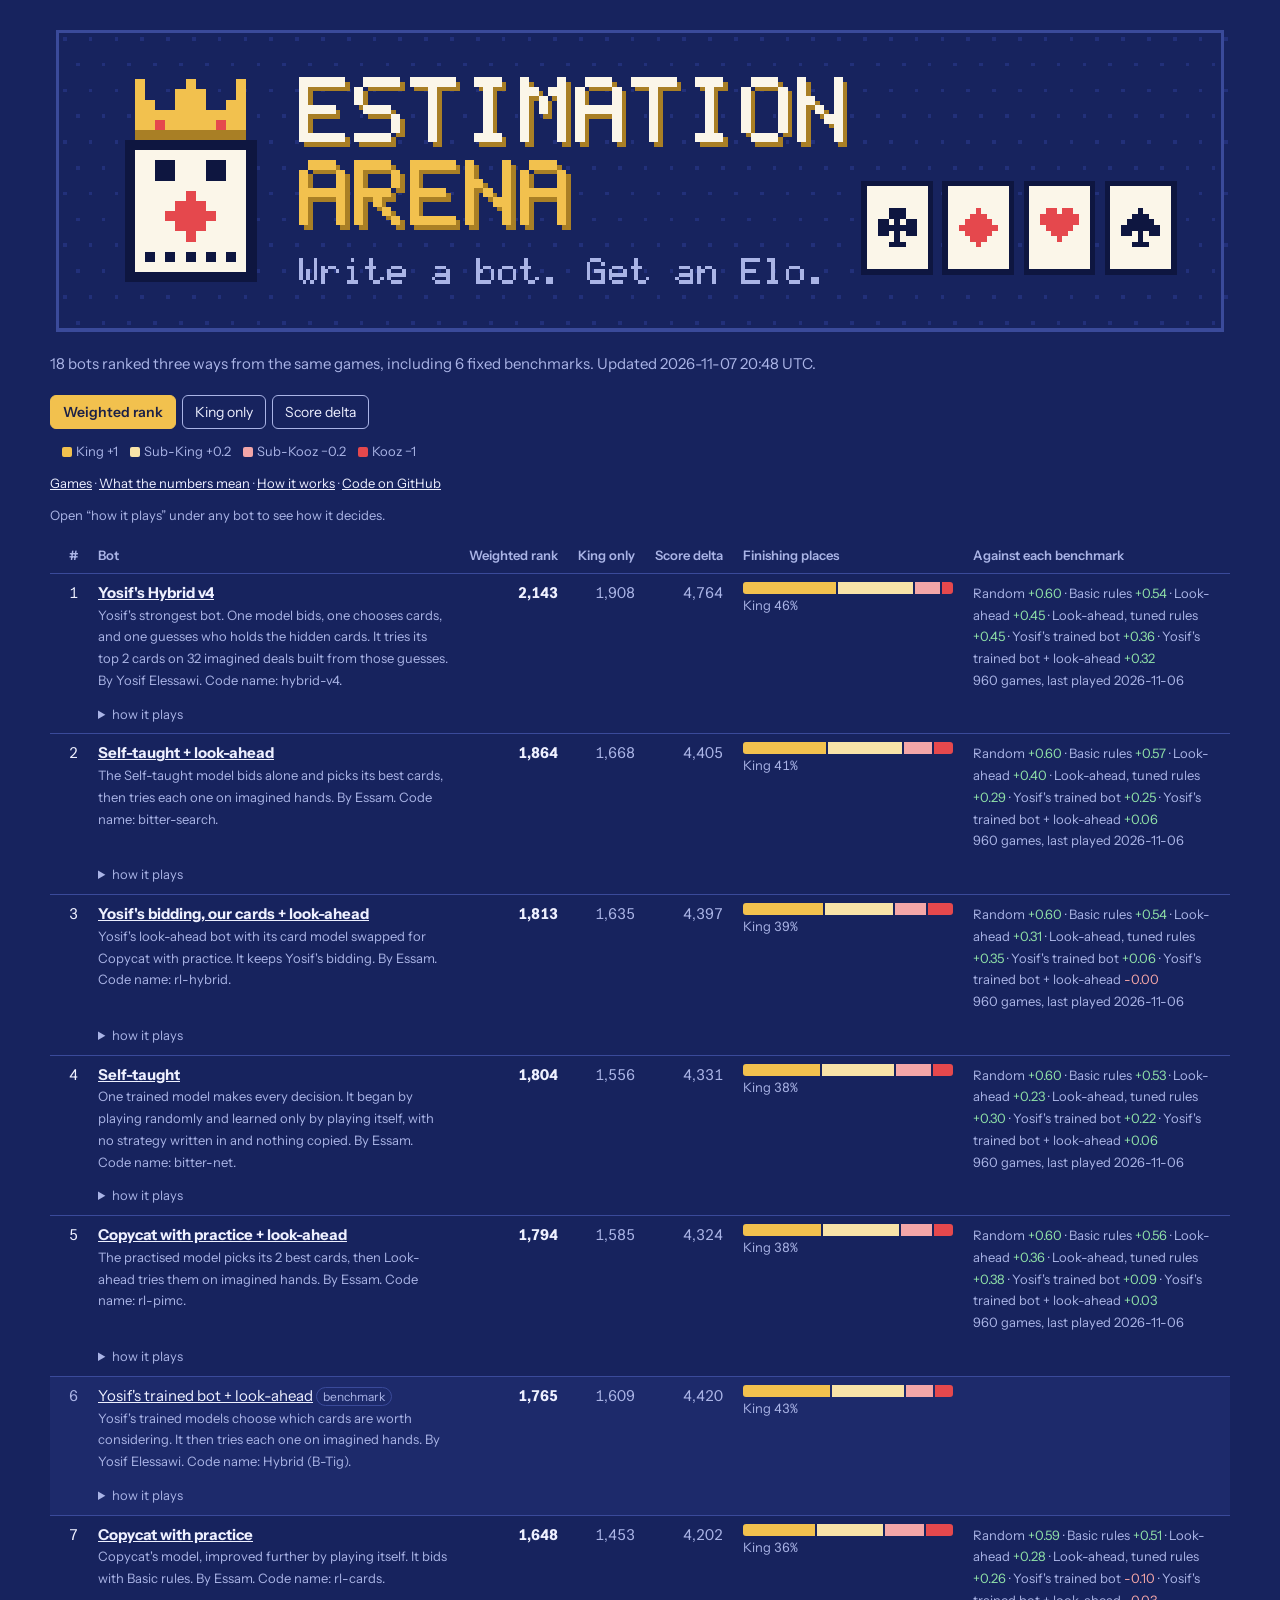
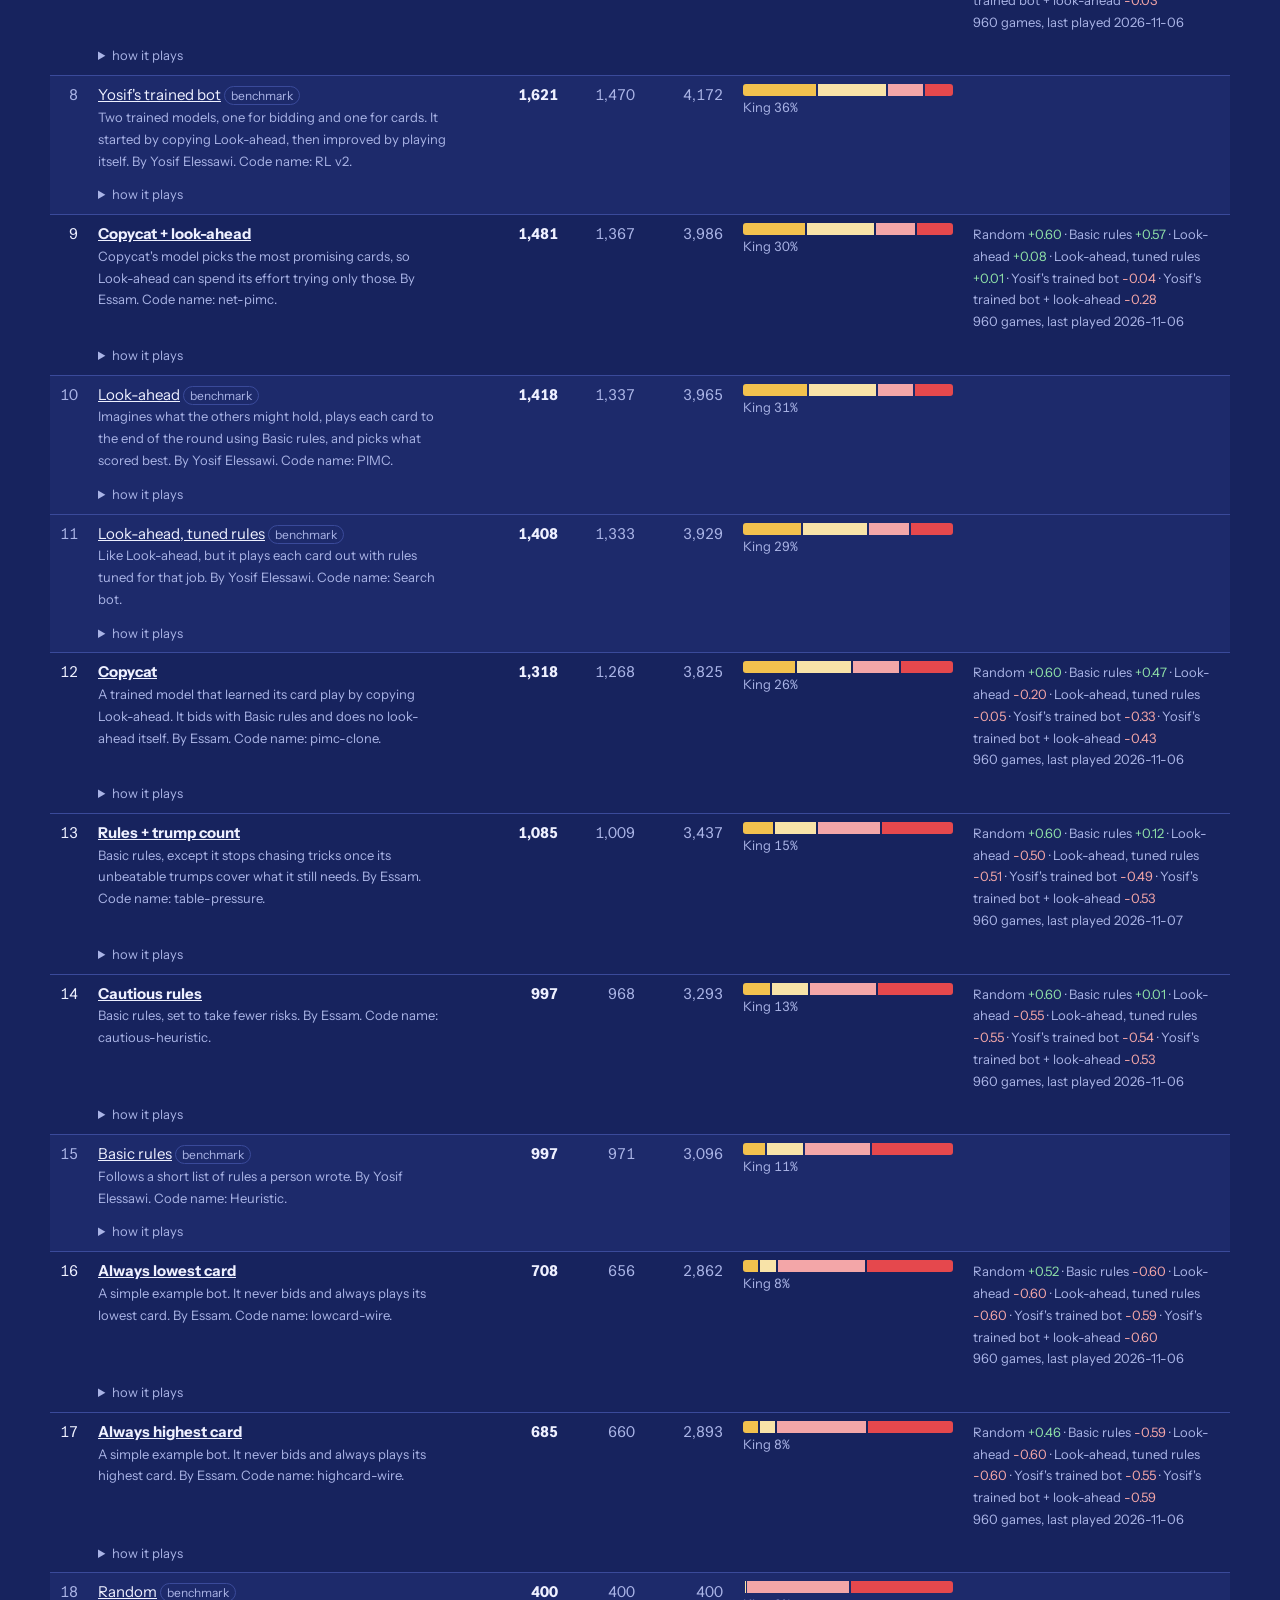
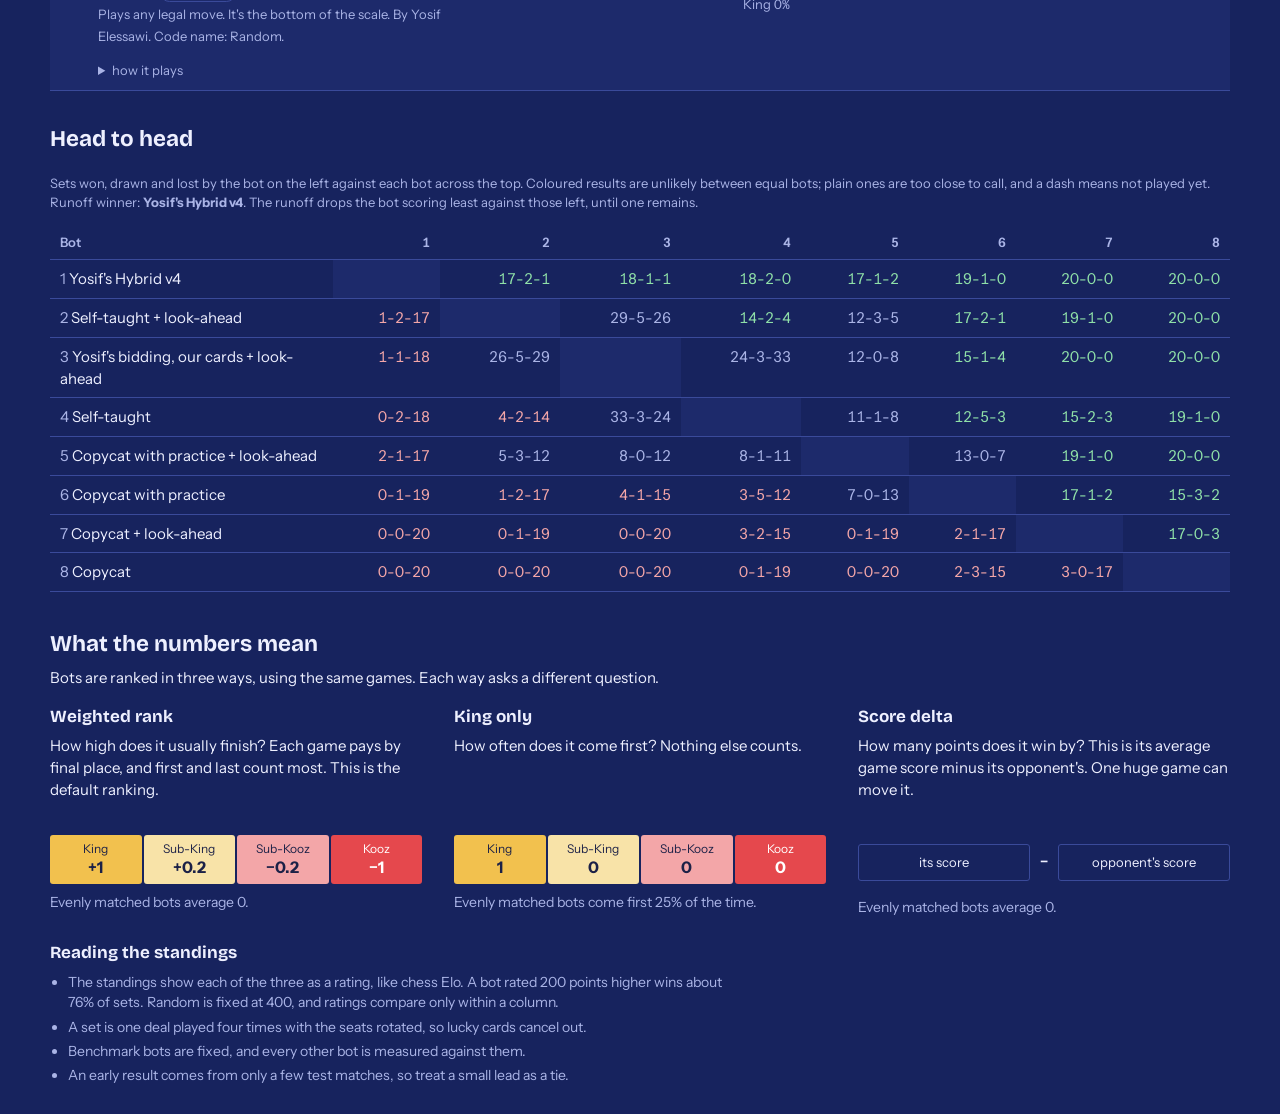
==== commit 25d928b8: "ladder: net-pimc.vs.random" ====
--- a/site/index.html
+++ b/site/index.html
@@ -37,7 +37,7 @@
 <body data-metric="weighted"><main>
 <h1 class="brand-title"><svg class="banner" xmlns="http://www.w3.org/2000/svg" viewBox="0 0 1280 340" width="1280" height="340" role="img" shape-rendering="crispEdges"><title>Estimation Arena</title><desc>A pixel-art king's card with a robot face, beside the words Estimation Arena. Write a bot. Get an Elo.</desc><style>.eyes{animation:blink 5s steps(1) infinite}@keyframes blink{0%,93%{opacity:1}94%,97%{opacity:0}98%{opacity:1}}.deal{animation:deal 9s steps(1) infinite}@keyframes deal{0%{transform:none}1%{transform:translateX(420px)}2%{transform:translateX(320px)}3%{transform:translateX(220px)}4%{transform:translateX(130px)}5%{transform:translateX(60px)}6%{transform:translateX(20px)}7%,100%{transform:none}}.shine{animation:shine 7s steps(46) infinite}@keyframes shine{0%{transform:translateX(0)}35%,100%{transform:translateX(1000px)}}@media(prefers-reduced-motion:reduce){*{animation:none!important}.packet{display:none}}</style><rect width="1280" height="340" fill="#17235e"/><path fill="#22307a" d="M14 14h4v4h-4zM42 14h4v4h-4zM70 14h4v4h-4zM98 14h4v4h-4zM126 14h4v4h-4zM154 14h4v4h-4zM182 14h4v4h-4zM210 14h4v4h-4zM238 14h4v4h-4zM266 14h4v4h-4zM294 14h4v4h-4zM322 14h4v4h-4zM350 14h4v4h-4zM378 14h4v4h-4zM406 14h4v4h-4zM434 14h4v4h-4zM462 14h4v4h-4zM490 14h4v4h-4zM518 14h4v4h-4zM546 14h4v4h-4zM574 14h4v4h-4zM602 14h4v4h-4zM630 14h4v4h-4zM658 14h4v4h-4zM686 14h4v4h-4zM714 14h4v4h-4zM742 14h4v4h-4zM770 14h4v4h-4zM798 14h4v4h-4zM826 14h4v4h-4zM854 14h4v4h-4zM882 14h4v4h-4zM910 14h4v4h-4zM938 14h4v4h-4zM966 14h4v4h-4zM994 14h4v4h-4zM1022 14h4v4h-4zM1050 14h4v4h-4zM1078 14h4v4h-4zM1106 14h4v4h-4zM1134 14h4v4h-4zM1162 14h4v4h-4zM1190 14h4v4h-4zM1218 14h4v4h-4zM1246 14h4v4h-4zM1274 14h4v4h-4zM28 42h4v4h-4zM56 42h4v4h-4zM84 42h4v4h-4zM112 42h4v4h-4zM140 42h4v4h-4zM168 42h4v4h-4zM196 42h4v4h-4zM224 42h4v4h-4zM252 42h4v4h-4zM280 42h4v4h-4zM308 42h4v4h-4zM336 42h4v4h-4zM364 42h4v4h-4zM392 42h4v4h-4zM420 42h4v4h-4zM448 42h4v4h-4zM476 42h4v4h-4zM504 42h4v4h-4zM532 42h4v4h-4zM560 42h4v4h-4zM588 42h4v4h-4zM616 42h4v4h-4zM644 42h4v4h-4zM672 42h4v4h-4zM700 42h4v4h-4zM728 42h4v4h-4zM756 42h4v4h-4zM784 42h4v4h-4zM812 42h4v4h-4zM840 42h4v4h-4zM868 42h4v4h-4zM896 42h4v4h-4zM924 42h4v4h-4zM952 42h4v4h-4zM980 42h4v4h-4zM1008 42h4v4h-4zM1036 42h4v4h-4zM1064 42h4v4h-4zM1092 42h4v4h-4zM1120 42h4v4h-4zM1148 42h4v4h-4zM1176 42h4v4h-4zM1204 42h4v4h-4zM1232 42h4v4h-4zM1260 42h4v4h-4zM14 70h4v4h-4zM42 70h4v4h-4zM70 70h4v4h-4zM98 70h4v4h-4zM126 70h4v4h-4zM154 70h4v4h-4zM182 70h4v4h-4zM210 70h4v4h-4zM238 70h4v4h-4zM266 70h4v4h-4zM294 70h4v4h-4zM322 70h4v4h-4zM350 70h4v4h-4zM378 70h4v4h-4zM406 70h4v4h-4zM434 70h4v4h-4zM462 70h4v4h-4zM490 70h4v4h-4zM518 70h4v4h-4zM546 70h4v4h-4zM574 70h4v4h-4zM602 70h4v4h-4zM630 70h4v4h-4zM658 70h4v4h-4zM686 70h4v4h-4zM714 70h4v4h-4zM742 70h4v4h-4zM770 70h4v4h-4zM798 70h4v4h-4zM826 70h4v4h-4zM854 70h4v4h-4zM882 70h4v4h-4zM910 70h4v4h-4zM938 70h4v4h-4zM966 70h4v4h-4zM994 70h4v4h-4zM1022 70h4v4h-4zM1050 70h4v4h-4zM1078 70h4v4h-4zM1106 70h4v4h-4zM1134 70h4v4h-4zM1162 70h4v4h-4zM1190 70h4v4h-4zM1218 70h4v4h-4zM1246 70h4v4h-4zM1274 70h4v4h-4zM28 98h4v4h-4zM56 98h4v4h-4zM84 98h4v4h-4zM112 98h4v4h-4zM140 98h4v4h-4zM168 98h4v4h-4zM196 98h4v4h-4zM224 98h4v4h-4zM252 98h4v4h-4zM280 98h4v4h-4zM308 98h4v4h-4zM336 98h4v4h-4zM364 98h4v4h-4zM392 98h4v4h-4zM420 98h4v4h-4zM448 98h4v4h-4zM476 98h4v4h-4zM504 98h4v4h-4zM532 98h4v4h-4zM560 98h4v4h-4zM588 98h4v4h-4zM616 98h4v4h-4zM644 98h4v4h-4zM672 98h4v4h-4zM700 98h4v4h-4zM728 98h4v4h-4zM756 98h4v4h-4zM784 98h4v4h-4zM812 98h4v4h-4zM840 98h4v4h-4zM868 98h4v4h-4zM896 98h4v4h-4zM924 98h4v4h-4zM952 98h4v4h-4zM980 98h4v4h-4zM1008 98h4v4h-4zM1036 98h4v4h-4zM1064 98h4v4h-4zM1092 98h4v4h-4zM1120 98h4v4h-4zM1148 98h4v4h-4zM1176 98h4v4h-4zM1204 98h4v4h-4zM1232 98h4v4h-4zM1260 98h4v4h-4zM14 126h4v4h-4zM42 126h4v4h-4zM70 126h4v4h-4zM98 126h4v4h-4zM126 126h4v4h-4zM154 126h4v4h-4zM182 126h4v4h-4zM210 126h4v4h-4zM238 126h4v4h-4zM266 126h4v4h-4zM294 126h4v4h-4zM322 126h4v4h-4zM350 126h4v4h-4zM378 126h4v4h-4zM406 126h4v4h-4zM434 126h4v4h-4zM462 126h4v4h-4zM490 126h4v4h-4zM518 126h4v4h-4zM546 126h4v4h-4zM574 126h4v4h-4zM602 126h4v4h-4zM630 126h4v4h-4zM658 126h4v4h-4zM686 126h4v4h-4zM714 126h4v4h-4zM742 126h4v4h-4zM770 126h4v4h-4zM798 126h4v4h-4zM826 126h4v4h-4zM854 126h4v4h-4zM882 126h4v4h-4zM910 126h4v4h-4zM938 126h4v4h-4zM966 126h4v4h-4zM994 126h4v4h-4zM1022 126h4v4h-4zM1050 126h4v4h-4zM1078 126h4v4h-4zM1106 126h4v4h-4zM1134 126h4v4h-4zM1162 126h4v4h-4zM1190 126h4v4h-4zM1218 126h4v4h-4zM1246 126h4v4h-4zM1274 126h4v4h-4zM28 154h4v4h-4zM56 154h4v4h-4zM84 154h4v4h-4zM112 154h4v4h-4zM140 154h4v4h-4zM168 154h4v4h-4zM196 154h4v4h-4zM224 154h4v4h-4zM252 154h4v4h-4zM280 154h4v4h-4zM308 154h4v4h-4zM336 154h4v4h-4zM364 154h4v4h-4zM392 154h4v4h-4zM420 154h4v4h-4zM448 154h4v4h-4zM476 154h4v4h-4zM504 154h4v4h-4zM532 154h4v4h-4zM560 154h4v4h-4zM588 154h4v4h-4zM616 154h4v4h-4zM644 154h4v4h-4zM672 154h4v4h-4zM700 154h4v4h-4zM728 154h4v4h-4zM756 154h4v4h-4zM784 154h4v4h-4zM812 154h4v4h-4zM840 154h4v4h-4zM868 154h4v4h-4zM896 154h4v4h-4zM924 154h4v4h-4zM952 154h4v4h-4zM980 154h4v4h-4zM1008 154h4v4h-4zM1036 154h4v4h-4zM1064 154h4v4h-4zM1092 154h4v4h-4zM1120 154h4v4h-4zM1148 154h4v4h-4zM1176 154h4v4h-4zM1204 154h4v4h-4zM1232 154h4v4h-4zM1260 154h4v4h-4zM14 182h4v4h-4zM42 182h4v4h-4zM70 182h4v4h-4zM98 182h4v4h-4zM126 182h4v4h-4zM154 182h4v4h-4zM182 182h4v4h-4zM210 182h4v4h-4zM238 182h4v4h-4zM266 182h4v4h-4zM294 182h4v4h-4zM322 182h4v4h-4zM350 182h4v4h-4zM378 182h4v4h-4zM406 182h4v4h-4zM434 182h4v4h-4zM462 182h4v4h-4zM490 182h4v4h-4zM518 182h4v4h-4zM546 182h4v4h-4zM574 182h4v4h-4zM602 182h4v4h-4zM630 182h4v4h-4zM658 182h4v4h-4zM686 182h4v4h-4zM714 182h4v4h-4zM742 182h4v4h-4zM770 182h4v4h-4zM798 182h4v4h-4zM826 182h4v4h-4zM854 182h4v4h-4zM882 182h4v4h-4zM910 182h4v4h-4zM938 182h4v4h-4zM966 182h4v4h-4zM994 182h4v4h-4zM1022 182h4v4h-4zM1050 182h4v4h-4zM1078 182h4v4h-4zM1106 182h4v4h-4zM1134 182h4v4h-4zM1162 182h4v4h-4zM1190 182h4v4h-4zM1218 182h4v4h-4zM1246 182h4v4h-4zM1274 182h4v4h-4zM28 210h4v4h-4zM56 210h4v4h-4zM84 210h4v4h-4zM112 210h4v4h-4zM140 210h4v4h-4zM168 210h4v4h-4zM196 210h4v4h-4zM224 210h4v4h-4zM252 210h4v4h-4zM280 210h4v4h-4zM308 210h4v4h-4zM336 210h4v4h-4zM364 210h4v4h-4zM392 210h4v4h-4zM420 210h4v4h-4zM448 210h4v4h-4zM476 210h4v4h-4zM504 210h4v4h-4zM532 210h4v4h-4zM560 210h4v4h-4zM588 210h4v4h-4zM616 210h4v4h-4zM644 210h4v4h-4zM672 210h4v4h-4zM700 210h4v4h-4zM728 210h4v4h-4zM756 210h4v4h-4zM784 210h4v4h-4zM812 210h4v4h-4zM840 210h4v4h-4zM868 210h4v4h-4zM896 210h4v4h-4zM924 210h4v4h-4zM952 210h4v4h-4zM980 210h4v4h-4zM1008 210h4v4h-4zM1036 210h4v4h-4zM1064 210h4v4h-4zM1092 210h4v4h-4zM1120 210h4v4h-4zM1148 210h4v4h-4zM1176 210h4v4h-4zM1204 210h4v4h-4zM1232 210h4v4h-4zM1260 210h4v4h-4zM14 238h4v4h-4zM42 238h4v4h-4zM70 238h4v4h-4zM98 238h4v4h-4zM126 238h4v4h-4zM154 238h4v4h-4zM182 238h4v4h-4zM210 238h4v4h-4zM238 238h4v4h-4zM266 238h4v4h-4zM294 238h4v4h-4zM322 238h4v4h-4zM350 238h4v4h-4zM378 238h4v4h-4zM406 238h4v4h-4zM434 238h4v4h-4zM462 238h4v4h-4zM490 238h4v4h-4zM518 238h4v4h-4zM546 238h4v4h-4zM574 238h4v4h-4zM602 238h4v4h-4zM630 238h4v4h-4zM658 238h4v4h-4zM686 238h4v4h-4zM714 238h4v4h-4zM742 238h4v4h-4zM770 238h4v4h-4zM798 238h4v4h-4zM826 238h4v4h-4zM854 238h4v4h-4zM882 238h4v4h-4zM910 238h4v4h-4zM938 238h4v4h-4zM966 238h4v4h-4zM994 238h4v4h-4zM1022 238h4v4h-4zM1050 238h4v4h-4zM1078 238h4v4h-4zM1106 238h4v4h-4zM1134 238h4v4h-4zM1162 238h4v4h-4zM1190 238h4v4h-4zM1218 238h4v4h-4zM1246 238h4v4h-4zM1274 238h4v4h-4zM28 266h4v4h-4zM56 266h4v4h-4zM84 266h4v4h-4zM112 266h4v4h-4zM140 266h4v4h-4zM168 266h4v4h-4zM196 266h4v4h-4zM224 266h4v4h-4zM252 266h4v4h-4zM280 266h4v4h-4zM308 266h4v4h-4zM336 266h4v4h-4zM364 266h4v4h-4zM392 266h4v4h-4zM420 266h4v4h-4zM448 266h4v4h-4zM476 266h4v4h-4zM504 266h4v4h-4zM532 266h4v4h-4zM560 266h4v4h-4zM588 266h4v4h-4zM616 266h4v4h-4zM644 266h4v4h-4zM672 266h4v4h-4zM700 266h4v4h-4zM728 266h4v4h-4zM756 266h4v4h-4zM784 266h4v4h-4zM812 266h4v4h-4zM840 266h4v4h-4zM868 266h4v4h-4zM896 266h4v4h-4zM924 266h4v4h-4zM952 266h4v4h-4zM980 266h4v4h-4zM1008 266h4v4h-4zM1036 266h4v4h-4zM1064 266h4v4h-4zM1092 266h4v4h-4zM1120 266h4v4h-4zM1148 266h4v4h-4zM1176 266h4v4h-4zM1204 266h4v4h-4zM1232 266h4v4h-4zM1260 266h4v4h-4zM14 294h4v4h-4zM42 294h4v4h-4zM70 294h4v4h-4zM98 294h4v4h-4zM126 294h4v4h-4zM154 294h4v4h-4zM182 294h4v4h-4zM210 294h4v4h-4zM238 294h4v4h-4zM266 294h4v4h-4zM294 294h4v4h-4zM322 294h4v4h-4zM350 294h4v4h-4zM378 294h4v4h-4zM406 294h4v4h-4zM434 294h4v4h-4zM462 294h4v4h-4zM490 294h4v4h-4zM518 294h4v4h-4zM546 294h4v4h-4zM574 294h4v4h-4zM602 294h4v4h-4zM630 294h4v4h-4zM658 294h4v4h-4zM686 294h4v4h-4zM714 294h4v4h-4zM742 294h4v4h-4zM770 294h4v4h-4zM798 294h4v4h-4zM826 294h4v4h-4zM854 294h4v4h-4zM882 294h4v4h-4zM910 294h4v4h-4zM938 294h4v4h-4zM966 294h4v4h-4zM994 294h4v4h-4zM1022 294h4v4h-4zM1050 294h4v4h-4zM1078 294h4v4h-4zM1106 294h4v4h-4zM1134 294h4v4h-4zM1162 294h4v4h-4zM1190 294h4v4h-4zM1218 294h4v4h-4zM1246 294h4v4h-4zM1274 294h4v4h-4zM28 322h4v4h-4zM56 322h4v4h-4zM84 322h4v4h-4zM112 322h4v4h-4zM140 322h4v4h-4zM168 322h4v4h-4zM196 322h4v4h-4zM224 322h4v4h-4zM252 322h4v4h-4zM280 322h4v4h-4zM308 322h4v4h-4zM336 322h4v4h-4zM364 322h4v4h-4zM392 322h4v4h-4zM420 322h4v4h-4zM448 322h4v4h-4zM476 322h4v4h-4zM504 322h4v4h-4zM532 322h4v4h-4zM560 322h4v4h-4zM588 322h4v4h-4zM616 322h4v4h-4zM644 322h4v4h-4zM672 322h4v4h-4zM700 322h4v4h-4zM728 322h4v4h-4zM756 322h4v4h-4zM784 322h4v4h-4zM812 322h4v4h-4zM840 322h4v4h-4zM868 322h4v4h-4zM896 322h4v4h-4zM924 322h4v4h-4zM952 322h4v4h-4zM980 322h4v4h-4zM1008 322h4v4h-4zM1036 322h4v4h-4zM1064 322h4v4h-4zM1092 322h4v4h-4zM1120 322h4v4h-4zM1148 322h4v4h-4zM1176 322h4v4h-4zM1204 322h4v4h-4zM1232 322h4v4h-4zM1260 322h4v4h-4z"/><rect x="8" y="8" width="1264" height="324" fill="none" stroke="#3a4a9a" stroke-width="4"/><path fill="#fbf6e9" d="M114 148h22v11h-22zM169 148h22v11h-22zM114 159h22v11h-22zM169 159h22v11h-22z"/><path fill="#f2c14e" d="M92 60h11v11h-11zM147 60h11v11h-11zM202 60h11v11h-11zM92 71h11v11h-11zM136 71h33v11h-33zM202 71h11v11h-11zM92 82h22v11h-22zM136 82h33v11h-33zM191 82h22v11h-22zM92 93h121v11h-121zM92 104h22v11h-22zM125 104h55v11h-55zM191 104h22v11h-22z"/><path fill="#a97f25" d="M92 115h121v11h-121z"/><path fill="#e5484d" d="M114 104h11v11h-11zM180 104h11v11h-11zM147 181h11v11h-11zM136 192h33v11h-33zM125 203h55v11h-55zM136 214h33v11h-33zM147 225h11v11h-11z"/><path fill="#0e1640" d="M81 126h143v11h-143zM81 137h11v11h-11zM213 137h11v11h-11zM81 148h11v11h-11zM213 148h11v11h-11zM81 159h11v11h-11zM213 159h11v11h-11zM81 170h11v11h-11zM213 170h11v11h-11zM81 181h11v11h-11zM213 181h11v11h-11zM81 192h11v11h-11zM213 192h11v11h-11zM81 203h11v11h-11zM213 203h11v11h-11zM81 214h11v11h-11zM213 214h11v11h-11zM81 225h11v11h-11zM213 225h11v11h-11zM81 236h11v11h-11zM213 236h11v11h-11zM81 247h11v11h-11zM213 247h11v11h-11zM81 258h11v11h-11zM213 258h11v11h-11zM81 269h143v11h-143z"/><path fill="#fbf6e9" d="M92 137h121v11h-121zM92 148h22v11h-22zM136 148h33v11h-33zM191 148h22v11h-22zM92 159h22v11h-22zM136 159h33v11h-33zM191 159h22v11h-22zM92 170h121v11h-121zM92 181h55v11h-55zM158 181h55v11h-55zM92 192h44v11h-44zM169 192h44v11h-44zM92 203h33v11h-33zM180 203h33v11h-33zM92 214h44v11h-44zM169 214h44v11h-44zM92 225h55v11h-55zM158 225h55v11h-55zM92 236h121v11h-121zM92 247h11v11h-11zM114 247h11v11h-11zM136 247h11v11h-11zM158 247h11v11h-11zM180 247h11v11h-11zM202 247h11v11h-11zM92 258h121v11h-121z"/><path fill="#0e1640" d="M103 247h11v11h-11zM125 247h11v11h-11zM147 247h11v11h-11zM169 247h11v11h-11zM191 247h11v11h-11z"/><path class="eyes" fill="#0e1640" d="M114 148h22v11h-22zM169 148h22v11h-22zM114 159h22v11h-22zM169 159h22v11h-22z"/><clipPath id="word"><path d="M270 58h50v10h-50zM270 68h10v10h-10zM270 78h10v10h-10zM270 88h40v10h-40zM270 98h10v10h-10zM270 108h10v10h-10zM270 118h50v10h-50zM340 58h40v10h-40zM330 68h10v10h-10zM330 78h10v10h-10zM340 88h30v10h-30zM370 98h10v10h-10zM370 108h10v10h-10zM330 118h40v10h-40zM390 58h50v10h-50zM410 68h10v10h-10zM410 78h10v10h-10zM410 88h10v10h-10zM410 98h10v10h-10zM410 108h10v10h-10zM410 118h10v10h-10zM460 58h30v10h-30zM470 68h10v10h-10zM470 78h10v10h-10zM470 88h10v10h-10zM470 98h10v10h-10zM470 108h10v10h-10zM460 118h30v10h-30zM510 58h10v10h-10zM550 58h10v10h-10zM510 68h20v10h-20zM540 68h20v10h-20zM510 78h10v10h-10zM530 78h10v10h-10zM550 78h10v10h-10zM510 88h10v10h-10zM530 88h10v10h-10zM550 88h10v10h-10zM510 98h10v10h-10zM550 98h10v10h-10zM510 108h10v10h-10zM550 108h10v10h-10zM510 118h10v10h-10zM550 118h10v10h-10zM580 58h30v10h-30zM570 68h10v10h-10zM610 68h10v10h-10zM570 78h10v10h-10zM610 78h10v10h-10zM570 88h50v10h-50zM570 98h10v10h-10zM610 98h10v10h-10zM570 108h10v10h-10zM610 108h10v10h-10zM570 118h10v10h-10zM610 118h10v10h-10zM630 58h50v10h-50zM650 68h10v10h-10zM650 78h10v10h-10zM650 88h10v10h-10zM650 98h10v10h-10zM650 108h10v10h-10zM650 118h10v10h-10zM700 58h30v10h-30zM710 68h10v10h-10zM710 78h10v10h-10zM710 88h10v10h-10zM710 98h10v10h-10zM710 108h10v10h-10zM700 118h30v10h-30zM760 58h30v10h-30zM750 68h10v10h-10zM790 68h10v10h-10zM750 78h10v10h-10zM790 78h10v10h-10zM750 88h10v10h-10zM790 88h10v10h-10zM750 98h10v10h-10zM790 98h10v10h-10zM750 108h10v10h-10zM790 108h10v10h-10zM760 118h30v10h-30zM810 58h10v10h-10zM850 58h10v10h-10zM810 68h10v10h-10zM850 68h10v10h-10zM810 78h20v10h-20zM850 78h10v10h-10zM810 88h10v10h-10zM830 88h10v10h-10zM850 88h10v10h-10zM810 98h10v10h-10zM840 98h20v10h-20zM810 108h10v10h-10zM850 108h10v10h-10zM810 118h10v10h-10zM850 118h10v10h-10zM280 148h30v10h-30zM270 158h10v10h-10zM310 158h10v10h-10zM270 168h10v10h-10zM310 168h10v10h-10zM270 178h50v10h-50zM270 188h10v10h-10zM310 188h10v10h-10zM270 198h10v10h-10zM310 198h10v10h-10zM270 208h10v10h-10zM310 208h10v10h-10zM330 148h40v10h-40zM330 158h10v10h-10zM370 158h10v10h-10zM330 168h10v10h-10zM370 168h10v10h-10zM330 178h40v10h-40zM330 188h10v10h-10zM350 188h10v10h-10zM330 198h10v10h-10zM360 198h10v10h-10zM330 208h10v10h-10zM370 208h10v10h-10zM390 148h50v10h-50zM390 158h10v10h-10zM390 168h10v10h-10zM390 178h40v10h-40zM390 188h10v10h-10zM390 198h10v10h-10zM390 208h50v10h-50zM450 148h10v10h-10zM490 148h10v10h-10zM450 158h10v10h-10zM490 158h10v10h-10zM450 168h20v10h-20zM490 168h10v10h-10zM450 178h10v10h-10zM470 178h10v10h-10zM490 178h10v10h-10zM450 188h10v10h-10zM480 188h20v10h-20zM450 198h10v10h-10zM490 198h10v10h-10zM450 208h10v10h-10zM490 208h10v10h-10zM520 148h30v10h-30zM510 158h10v10h-10zM550 158h10v10h-10zM510 168h10v10h-10zM550 168h10v10h-10zM510 178h50v10h-50zM510 188h10v10h-10zM550 188h10v10h-10zM510 198h10v10h-10zM550 198h10v10h-10zM510 208h10v10h-10zM550 208h10v10h-10z"/></clipPath><path fill="#a97f25" d="M275 63h50v10h-50zM275 73h10v10h-10zM275 83h10v10h-10zM275 93h40v10h-40zM275 103h10v10h-10zM275 113h10v10h-10zM275 123h50v10h-50zM345 63h40v10h-40zM335 73h10v10h-10zM335 83h10v10h-10zM345 93h30v10h-30zM375 103h10v10h-10zM375 113h10v10h-10zM335 123h40v10h-40zM395 63h50v10h-50zM415 73h10v10h-10zM415 83h10v10h-10zM415 93h10v10h-10zM415 103h10v10h-10zM415 113h10v10h-10zM415 123h10v10h-10zM465 63h30v10h-30zM475 73h10v10h-10zM475 83h10v10h-10zM475 93h10v10h-10zM475 103h10v10h-10zM475 113h10v10h-10zM465 123h30v10h-30zM515 63h10v10h-10zM555 63h10v10h-10zM515 73h20v10h-20zM545 73h20v10h-20zM515 83h10v10h-10zM535 83h10v10h-10zM555 83h10v10h-10zM515 93h10v10h-10zM535 93h10v10h-10zM555 93h10v10h-10zM515 103h10v10h-10zM555 103h10v10h-10zM515 113h10v10h-10zM555 113h10v10h-10zM515 123h10v10h-10zM555 123h10v10h-10zM585 63h30v10h-30zM575 73h10v10h-10zM615 73h10v10h-10zM575 83h10v10h-10zM615 83h10v10h-10zM575 93h50v10h-50zM575 103h10v10h-10zM615 103h10v10h-10zM575 113h10v10h-10zM615 113h10v10h-10zM575 123h10v10h-10zM615 123h10v10h-10zM635 63h50v10h-50zM655 73h10v10h-10zM655 83h10v10h-10zM655 93h10v10h-10zM655 103h10v10h-10zM655 113h10v10h-10zM655 123h10v10h-10zM705 63h30v10h-30zM715 73h10v10h-10zM715 83h10v10h-10zM715 93h10v10h-10zM715 103h10v10h-10zM715 113h10v10h-10zM705 123h30v10h-30zM765 63h30v10h-30zM755 73h10v10h-10zM795 73h10v10h-10zM755 83h10v10h-10zM795 83h10v10h-10zM755 93h10v10h-10zM795 93h10v10h-10zM755 103h10v10h-10zM795 103h10v10h-10zM755 113h10v10h-10zM795 113h10v10h-10zM765 123h30v10h-30zM815 63h10v10h-10zM855 63h10v10h-10zM815 73h10v10h-10zM855 73h10v10h-10zM815 83h20v10h-20zM855 83h10v10h-10zM815 93h10v10h-10zM835 93h10v10h-10zM855 93h10v10h-10zM815 103h10v10h-10zM845 103h20v10h-20zM815 113h10v10h-10zM855 113h10v10h-10zM815 123h10v10h-10zM855 123h10v10h-10zM285 153h30v10h-30zM275 163h10v10h-10zM315 163h10v10h-10zM275 173h10v10h-10zM315 173h10v10h-10zM275 183h50v10h-50zM275 193h10v10h-10zM315 193h10v10h-10zM275 203h10v10h-10zM315 203h10v10h-10zM275 213h10v10h-10zM315 213h10v10h-10zM335 153h40v10h-40zM335 163h10v10h-10zM375 163h10v10h-10zM335 173h10v10h-10zM375 173h10v10h-10zM335 183h40v10h-40zM335 193h10v10h-10zM355 193h10v10h-10zM335 203h10v10h-10zM365 203h10v10h-10zM335 213h10v10h-10zM375 213h10v10h-10zM395 153h50v10h-50zM395 163h10v10h-10zM395 173h10v10h-10zM395 183h40v10h-40zM395 193h10v10h-10zM395 203h10v10h-10zM395 213h50v10h-50zM455 153h10v10h-10zM495 153h10v10h-10zM455 163h10v10h-10zM495 163h10v10h-10zM455 173h20v10h-20zM495 173h10v10h-10zM455 183h10v10h-10zM475 183h10v10h-10zM495 183h10v10h-10zM455 193h10v10h-10zM485 193h20v10h-20zM455 203h10v10h-10zM495 203h10v10h-10zM455 213h10v10h-10zM495 213h10v10h-10zM525 153h30v10h-30zM515 163h10v10h-10zM555 163h10v10h-10zM515 173h10v10h-10zM555 173h10v10h-10zM515 183h50v10h-50zM515 193h10v10h-10zM555 193h10v10h-10zM515 203h10v10h-10zM555 203h10v10h-10zM515 213h10v10h-10zM555 213h10v10h-10z"/><path fill="#fbf6e9" d="M270 58h50v10h-50zM270 68h10v10h-10zM270 78h10v10h-10zM270 88h40v10h-40zM270 98h10v10h-10zM270 108h10v10h-10zM270 118h50v10h-50zM340 58h40v10h-40zM330 68h10v10h-10zM330 78h10v10h-10zM340 88h30v10h-30zM370 98h10v10h-10zM370 108h10v10h-10zM330 118h40v10h-40zM390 58h50v10h-50zM410 68h10v10h-10zM410 78h10v10h-10zM410 88h10v10h-10zM410 98h10v10h-10zM410 108h10v10h-10zM410 118h10v10h-10zM460 58h30v10h-30zM470 68h10v10h-10zM470 78h10v10h-10zM470 88h10v10h-10zM470 98h10v10h-10zM470 108h10v10h-10zM460 118h30v10h-30zM510 58h10v10h-10zM550 58h10v10h-10zM510 68h20v10h-20zM540 68h20v10h-20zM510 78h10v10h-10zM530 78h10v10h-10zM550 78h10v10h-10zM510 88h10v10h-10zM530 88h10v10h-10zM550 88h10v10h-10zM510 98h10v10h-10zM550 98h10v10h-10zM510 108h10v10h-10zM550 108h10v10h-10zM510 118h10v10h-10zM550 118h10v10h-10zM580 58h30v10h-30zM570 68h10v10h-10zM610 68h10v10h-10zM570 78h10v10h-10zM610 78h10v10h-10zM570 88h50v10h-50zM570 98h10v10h-10zM610 98h10v10h-10zM570 108h10v10h-10zM610 108h10v10h-10zM570 118h10v10h-10zM610 118h10v10h-10zM630 58h50v10h-50zM650 68h10v10h-10zM650 78h10v10h-10zM650 88h10v10h-10zM650 98h10v10h-10zM650 108h10v10h-10zM650 118h10v10h-10zM700 58h30v10h-30zM710 68h10v10h-10zM710 78h10v10h-10zM710 88h10v10h-10zM710 98h10v10h-10zM710 108h10v10h-10zM700 118h30v10h-30zM760 58h30v10h-30zM750 68h10v10h-10zM790 68h10v10h-10zM750 78h10v10h-10zM790 78h10v10h-10zM750 88h10v10h-10zM790 88h10v10h-10zM750 98h10v10h-10zM790 98h10v10h-10zM750 108h10v10h-10zM790 108h10v10h-10zM760 118h30v10h-30zM810 58h10v10h-10zM850 58h10v10h-10zM810 68h10v10h-10zM850 68h10v10h-10zM810 78h20v10h-20zM850 78h10v10h-10zM810 88h10v10h-10zM830 88h10v10h-10zM850 88h10v10h-10zM810 98h10v10h-10zM840 98h20v10h-20zM810 108h10v10h-10zM850 108h10v10h-10zM810 118h10v10h-10zM850 118h10v10h-10z"/><path fill="#f2c14e" d="M280 148h30v10h-30zM270 158h10v10h-10zM310 158h10v10h-10zM270 168h10v10h-10zM310 168h10v10h-10zM270 178h50v10h-50zM270 188h10v10h-10zM310 188h10v10h-10zM270 198h10v10h-10zM310 198h10v10h-10zM270 208h10v10h-10zM310 208h10v10h-10zM330 148h40v10h-40zM330 158h10v10h-10zM370 158h10v10h-10zM330 168h10v10h-10zM370 168h10v10h-10zM330 178h40v10h-40zM330 188h10v10h-10zM350 188h10v10h-10zM330 198h10v10h-10zM360 198h10v10h-10zM330 208h10v10h-10zM370 208h10v10h-10zM390 148h50v10h-50zM390 158h10v10h-10zM390 168h10v10h-10zM390 178h40v10h-40zM390 188h10v10h-10zM390 198h10v10h-10zM390 208h50v10h-50zM450 148h10v10h-10zM490 148h10v10h-10zM450 158h10v10h-10zM490 158h10v10h-10zM450 168h20v10h-20zM490 168h10v10h-10zM450 178h10v10h-10zM470 178h10v10h-10zM490 178h10v10h-10zM450 188h10v10h-10zM480 188h20v10h-20zM450 198h10v10h-10zM490 198h10v10h-10zM450 208h10v10h-10zM490 208h10v10h-10zM520 148h30v10h-30zM510 158h10v10h-10zM550 158h10v10h-10zM510 168h10v10h-10zM550 168h10v10h-10zM510 178h50v10h-50zM510 188h10v10h-10zM550 188h10v10h-10zM510 198h10v10h-10zM550 198h10v10h-10zM510 208h10v10h-10zM550 208h10v10h-10z"/><g clip-path="url(#word)"><rect class="shine" x="150" y="40" width="60" height="200" fill="#fff" opacity=".75"/></g><path fill="#aab4e6" d="M270 254h4v4h-4zM286 254h4v4h-4zM270 258h4v4h-4zM286 258h4v4h-4zM270 262h4v4h-4zM286 262h4v4h-4zM270 266h4v4h-4zM278 266h4v4h-4zM286 266h4v4h-4zM270 270h4v4h-4zM278 270h4v4h-4zM286 270h4v4h-4zM270 274h4v4h-4zM278 274h4v4h-4zM286 274h4v4h-4zM274 278h4v4h-4zM282 278h4v4h-4zM294 262h4v4h-4zM302 262h8v4h-8zM294 266h8v4h-8zM310 266h4v4h-4zM294 270h4v4h-4zM294 274h4v4h-4zM294 278h4v4h-4zM326 254h4v4h-4zM322 262h8v4h-8zM326 266h4v4h-4zM326 270h4v4h-4zM326 274h4v4h-4zM322 278h12v4h-12zM346 254h4v4h-4zM346 258h4v4h-4zM342 262h12v4h-12zM346 266h4v4h-4zM346 270h4v4h-4zM346 274h4v4h-4zM358 274h4v4h-4zM350 278h8v4h-8zM370 262h12v4h-12zM366 266h4v4h-4zM382 266h4v4h-4zM366 270h20v4h-20zM366 274h4v4h-4zM370 278h12v4h-12zM418 262h12v4h-12zM430 266h4v4h-4zM418 270h16v4h-16zM414 274h4v4h-4zM430 274h4v4h-4zM418 278h16v4h-16zM462 254h4v4h-4zM462 258h4v4h-4zM462 262h4v4h-4zM470 262h8v4h-8zM462 266h8v4h-8zM478 266h4v4h-4zM462 270h4v4h-4zM478 270h4v4h-4zM462 274h4v4h-4zM478 274h4v4h-4zM462 278h16v4h-16zM490 262h12v4h-12zM486 266h4v4h-4zM502 266h4v4h-4zM486 270h4v4h-4zM502 270h4v4h-4zM486 274h4v4h-4zM502 274h4v4h-4zM490 278h12v4h-12zM514 254h4v4h-4zM514 258h4v4h-4zM510 262h12v4h-12zM514 266h4v4h-4zM514 270h4v4h-4zM514 274h4v4h-4zM526 274h4v4h-4zM518 278h8v4h-8zM538 274h8v4h-8zM538 278h8v4h-8zM586 254h12v4h-12zM582 258h4v4h-4zM598 258h4v4h-4zM582 262h4v4h-4zM582 266h4v4h-4zM590 266h12v4h-12zM582 270h4v4h-4zM598 270h4v4h-4zM582 274h4v4h-4zM598 274h4v4h-4zM586 278h16v4h-16zM610 262h12v4h-12zM606 266h4v4h-4zM622 266h4v4h-4zM606 270h20v4h-20zM606 274h4v4h-4zM610 278h12v4h-12zM634 254h4v4h-4zM634 258h4v4h-4zM630 262h12v4h-12zM634 266h4v4h-4zM634 270h4v4h-4zM634 274h4v4h-4zM646 274h4v4h-4zM638 278h8v4h-8zM682 262h12v4h-12zM694 266h4v4h-4zM682 270h16v4h-16zM678 274h4v4h-4zM694 274h4v4h-4zM682 278h16v4h-16zM702 262h4v4h-4zM710 262h8v4h-8zM702 266h8v4h-8zM718 266h4v4h-4zM702 270h4v4h-4zM718 270h4v4h-4zM702 274h4v4h-4zM718 274h4v4h-4zM702 278h4v4h-4zM718 278h4v4h-4zM750 254h20v4h-20zM750 258h4v4h-4zM750 262h4v4h-4zM750 266h16v4h-16zM750 270h4v4h-4zM750 274h4v4h-4zM750 278h20v4h-20zM778 254h8v4h-8zM782 258h4v4h-4zM782 262h4v4h-4zM782 266h4v4h-4zM782 270h4v4h-4zM782 274h4v4h-4zM778 278h12v4h-12zM802 262h12v4h-12zM798 266h4v4h-4zM814 266h4v4h-4zM798 270h4v4h-4zM814 270h4v4h-4zM798 274h4v4h-4zM814 274h4v4h-4zM802 278h12v4h-12zM826 274h8v4h-8zM826 278h8v4h-8z"/><g class="deal" style="animation-delay:0s"><rect x="880" y="170" width="78" height="102" fill="#0e1640"/><rect x="886" y="176" width="66" height="90" fill="#fbf6e9"/><path fill="#0e1640" d="M910 200h18v6h-18zM910 206h18v6h-18zM898 212h12v6h-12zM916 212h6v6h-6zM928 212h12v6h-12zM898 218h42v6h-42zM898 224h12v6h-12zM916 224h6v6h-6zM928 224h12v6h-12zM916 230h6v6h-6zM910 236h18v6h-18z"/></g><g class="deal" style="animation-delay:0.25s"><rect x="968" y="170" width="78" height="102" fill="#0e1640"/><rect x="974" y="176" width="66" height="90" fill="#fbf6e9"/><path fill="#e5484d" d="M1004 200h6v6h-6zM998 206h18v6h-18zM992 212h30v6h-30zM986 218h42v6h-42zM992 224h30v6h-30zM998 230h18v6h-18zM1004 236h6v6h-6z"/></g><g class="deal" style="animation-delay:0.5s"><rect x="1056" y="170" width="78" height="102" fill="#0e1640"/><rect x="1062" y="176" width="66" height="90" fill="#fbf6e9"/><path fill="#e5484d" d="M1080 200h12v6h-12zM1098 200h12v6h-12zM1074 206h42v6h-42zM1074 212h42v6h-42zM1080 218h30v6h-30zM1086 224h18v6h-18zM1092 230h6v6h-6z"/></g><g class="deal" style="animation-delay:0.75s"><rect x="1144" y="170" width="78" height="102" fill="#0e1640"/><rect x="1150" y="176" width="66" height="90" fill="#fbf6e9"/><path fill="#0e1640" d="M1180 200h6v6h-6zM1174 206h18v6h-18zM1168 212h30v6h-30zM1162 218h42v6h-42zM1162 224h12v6h-12zM1180 224h6v6h-6zM1192 224h12v6h-12zM1180 230h6v6h-6zM1174 236h18v6h-18z"/></g></svg>
 </h1>
-<p class="sub">18 bots ranked three ways from the same games, including 6 fixed benchmarks. Updated 2026-11-07 20:47 UTC.</p>
+<p class="sub">18 bots ranked three ways from the same games, including 6 fixed benchmarks. Updated 2026-11-07 20:48 UTC.</p>
 <div class="metrics" role="group" aria-label="Rank by"><button type="button" data-rank="weighted" aria-pressed=true>Weighted rank</button><button type="button" data-rank="king" aria-pressed=false>King only</button><button type="button" data-rank="delta" aria-pressed=false>Score delta</button></div>
 <p class="desc"><span class="key p0"></span>King +1<span class="key p1"></span>Sub-King +0.2<span class="key p2"></span>Sub-Kooz −0.2<span class="key p3"></span>Kooz −1</p>
 <p class="desc"><a href="games/">Games</a> · <a href="#guide">What the numbers mean</a> · <a href="diagrams/how-it-works.html">How it works</a> · <a href="https://github.com/essamgouda97/estimation-arena">Code on GitHub</a></p>
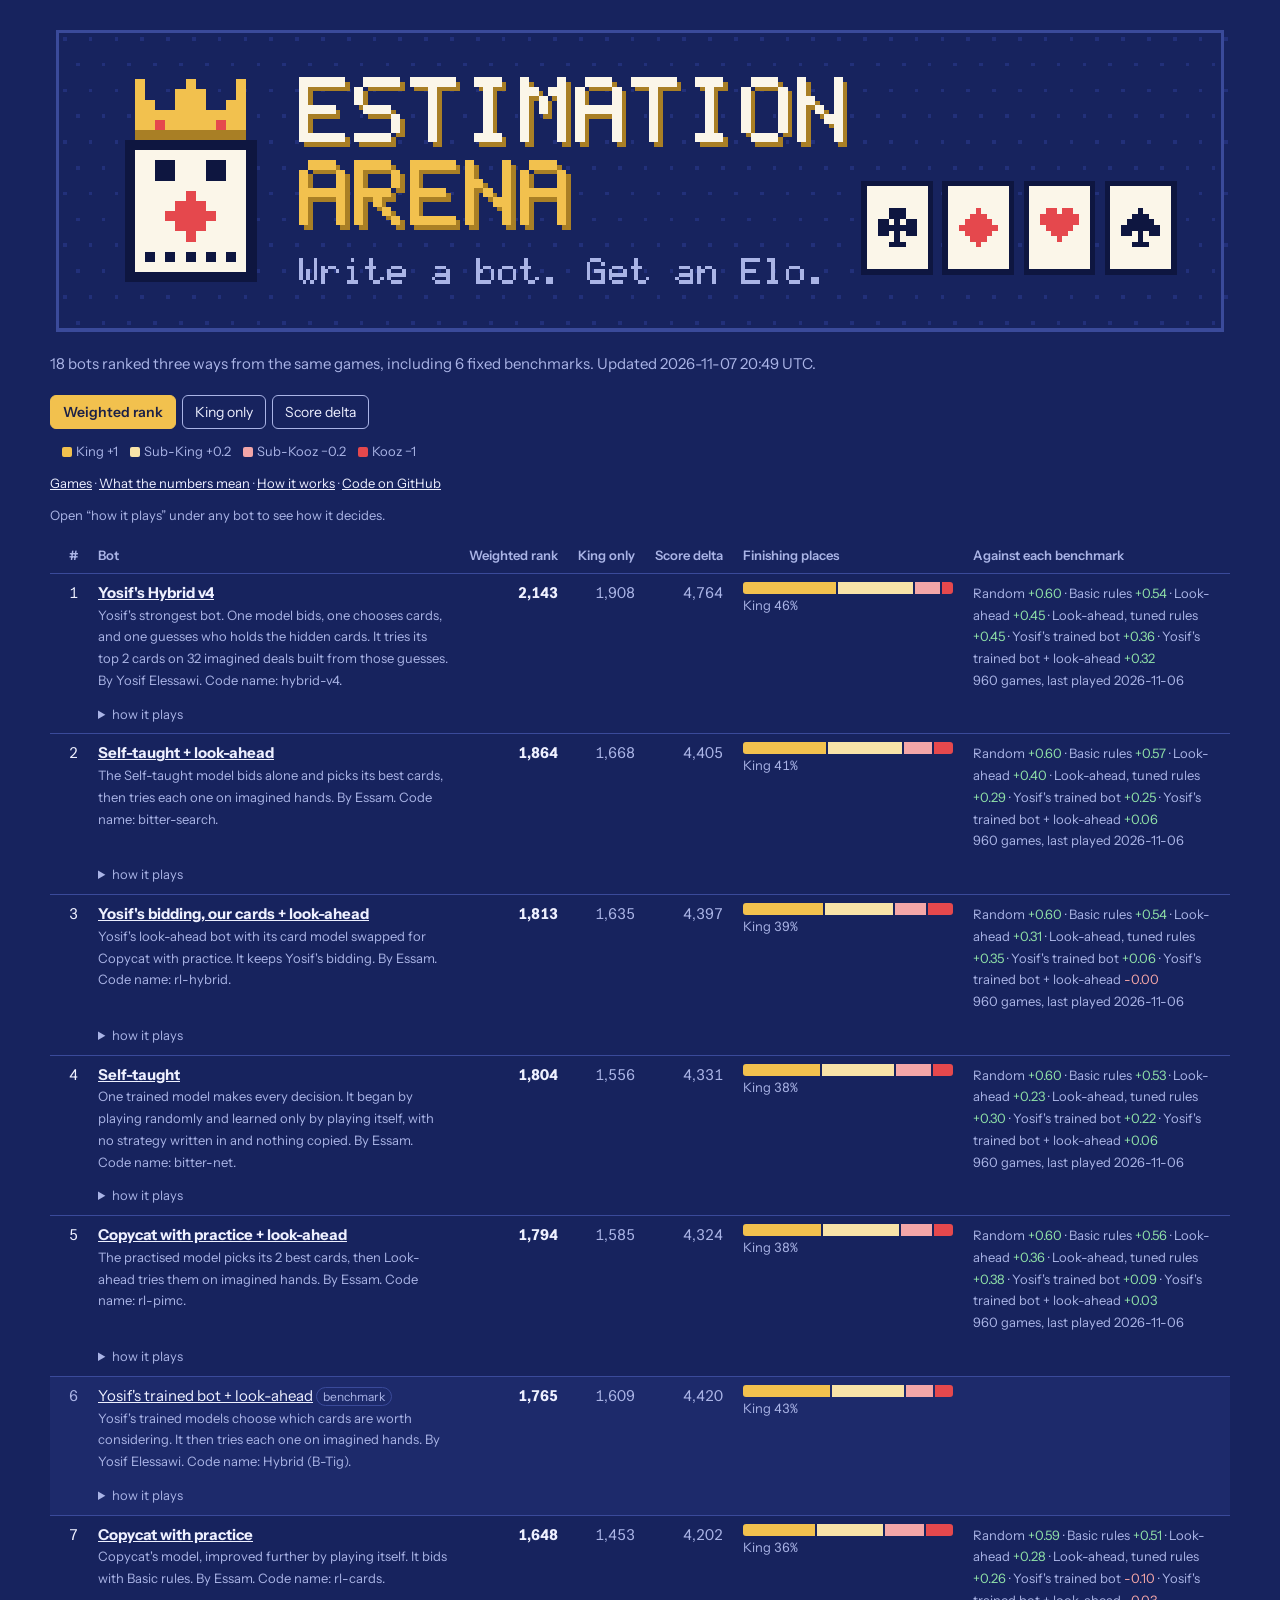
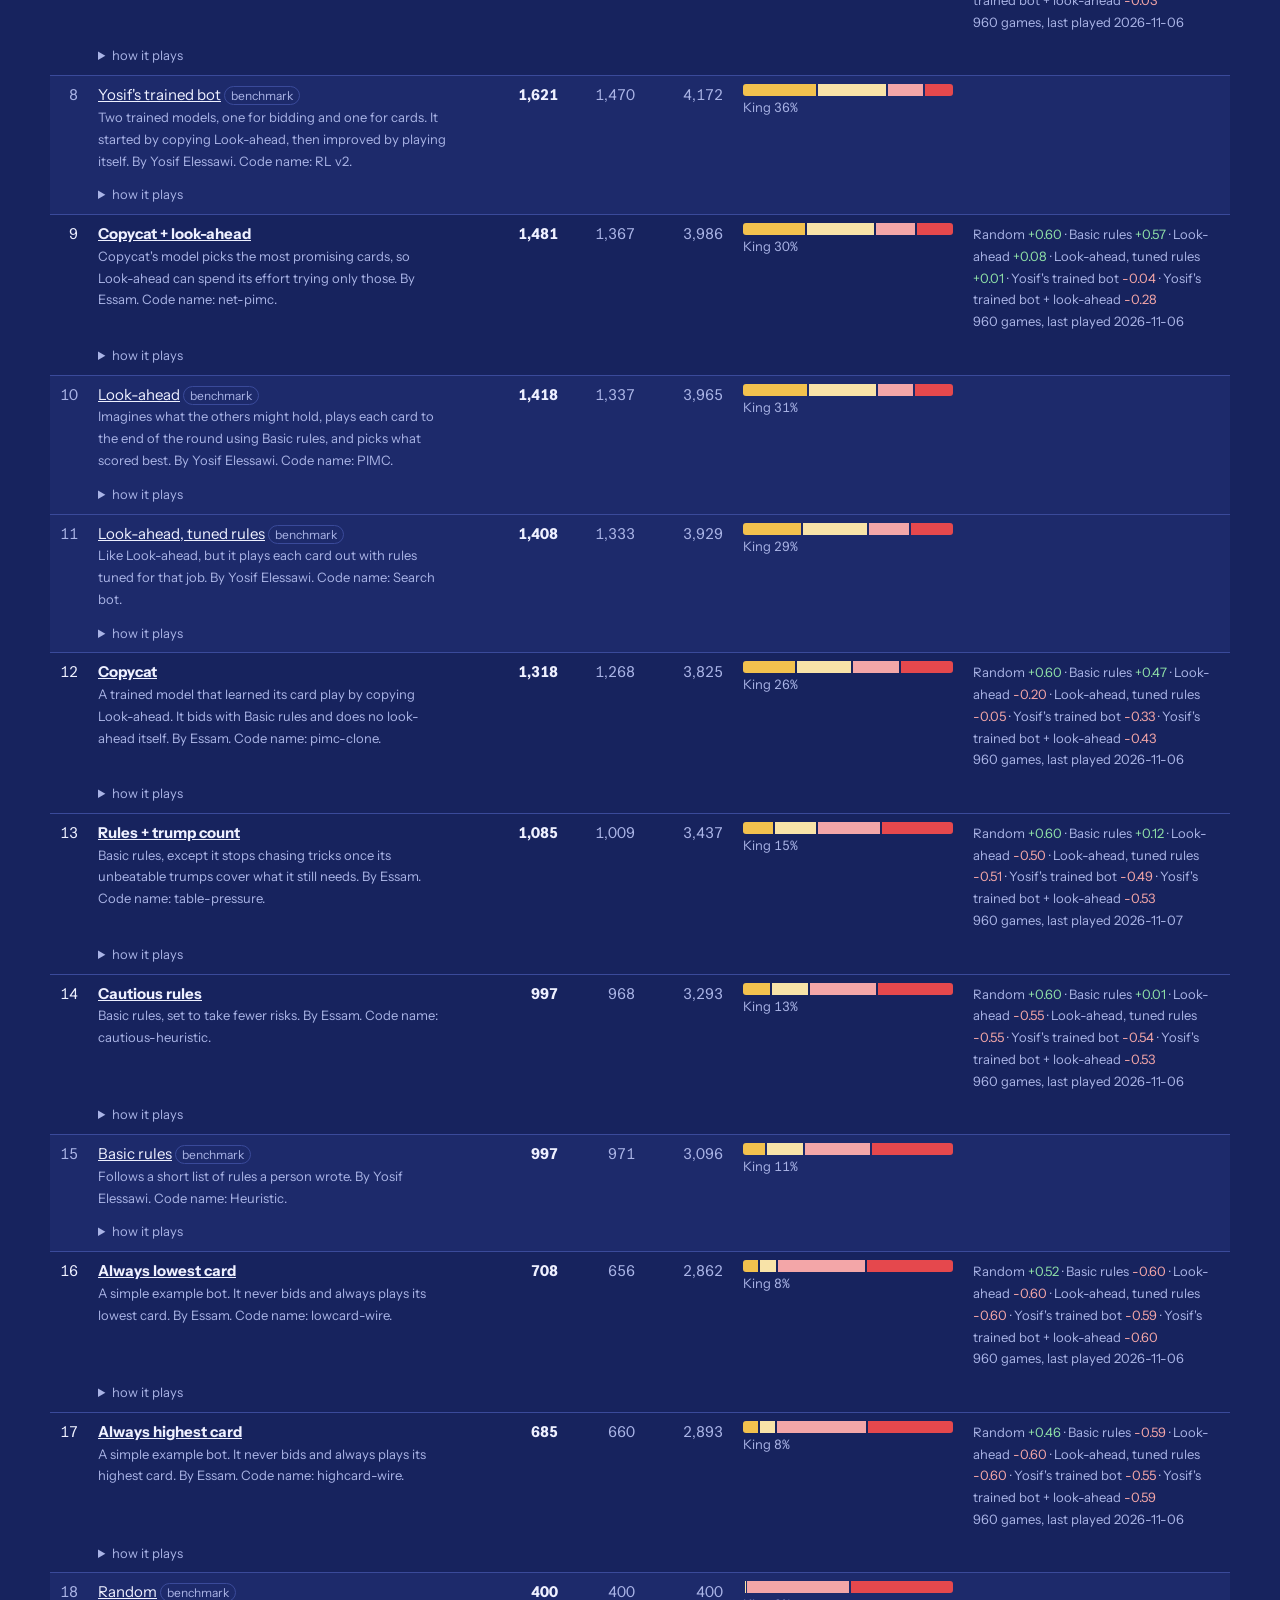
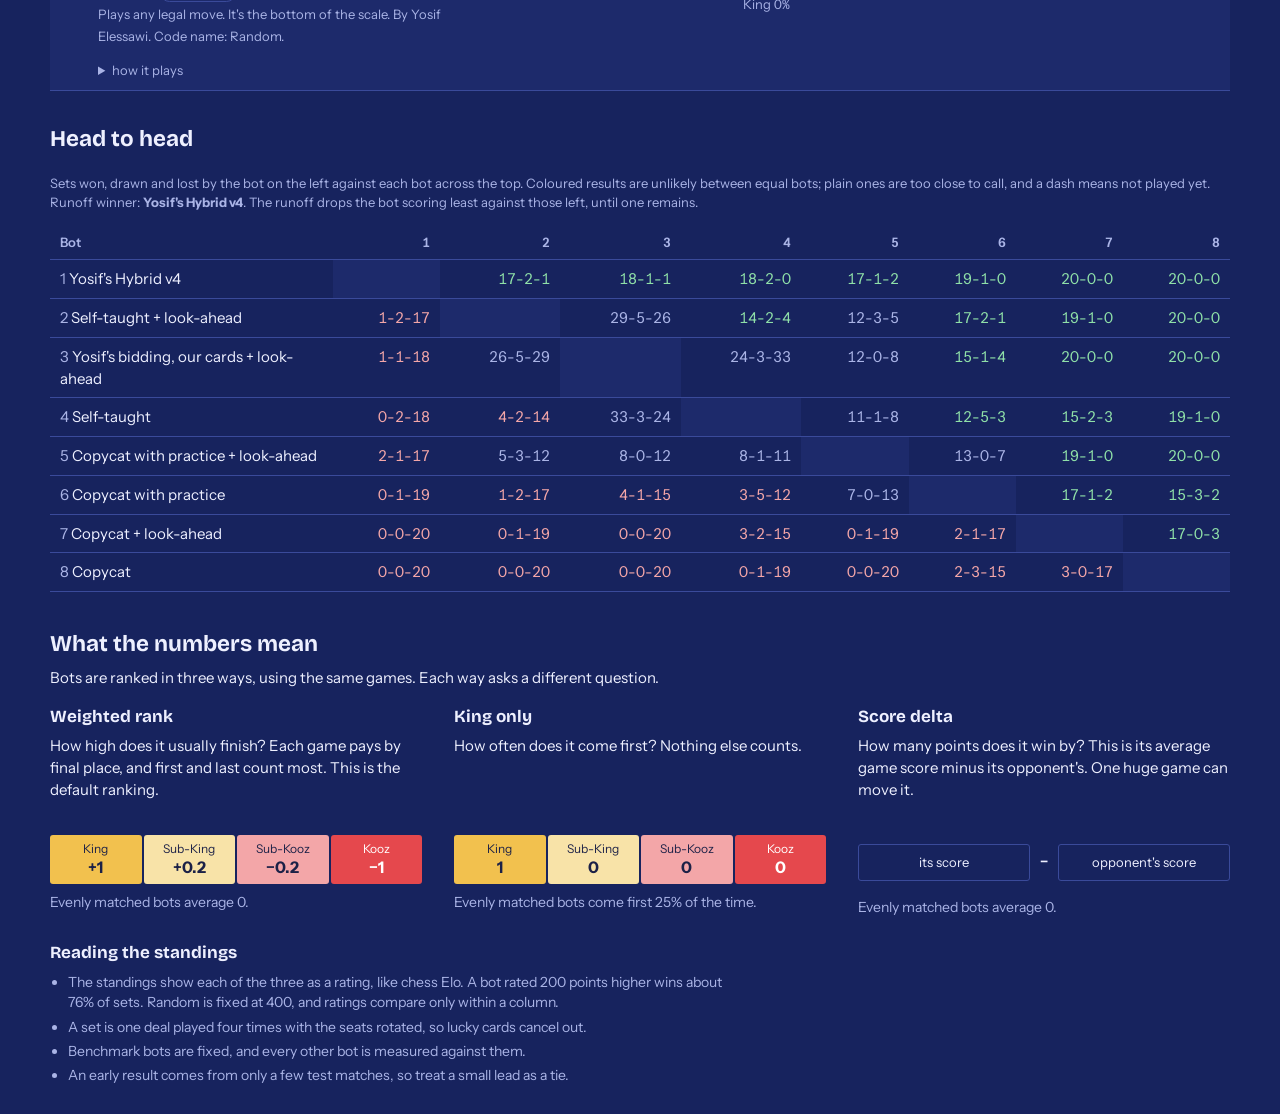
==== commit 2b2982fd: "ladder: highcard-wire.vs.pimc" ====
--- a/site/index.html
+++ b/site/index.html
@@ -37,7 +37,7 @@
 <body data-metric="weighted"><main>
 <h1 class="brand-title"><svg class="banner" xmlns="http://www.w3.org/2000/svg" viewBox="0 0 1280 340" width="1280" height="340" role="img" shape-rendering="crispEdges"><title>Estimation Arena</title><desc>A pixel-art king's card with a robot face, beside the words Estimation Arena. Write a bot. Get an Elo.</desc><style>.eyes{animation:blink 5s steps(1) infinite}@keyframes blink{0%,93%{opacity:1}94%,97%{opacity:0}98%{opacity:1}}.deal{animation:deal 9s steps(1) infinite}@keyframes deal{0%{transform:none}1%{transform:translateX(420px)}2%{transform:translateX(320px)}3%{transform:translateX(220px)}4%{transform:translateX(130px)}5%{transform:translateX(60px)}6%{transform:translateX(20px)}7%,100%{transform:none}}.shine{animation:shine 7s steps(46) infinite}@keyframes shine{0%{transform:translateX(0)}35%,100%{transform:translateX(1000px)}}@media(prefers-reduced-motion:reduce){*{animation:none!important}.packet{display:none}}</style><rect width="1280" height="340" fill="#17235e"/><path fill="#22307a" d="M14 14h4v4h-4zM42 14h4v4h-4zM70 14h4v4h-4zM98 14h4v4h-4zM126 14h4v4h-4zM154 14h4v4h-4zM182 14h4v4h-4zM210 14h4v4h-4zM238 14h4v4h-4zM266 14h4v4h-4zM294 14h4v4h-4zM322 14h4v4h-4zM350 14h4v4h-4zM378 14h4v4h-4zM406 14h4v4h-4zM434 14h4v4h-4zM462 14h4v4h-4zM490 14h4v4h-4zM518 14h4v4h-4zM546 14h4v4h-4zM574 14h4v4h-4zM602 14h4v4h-4zM630 14h4v4h-4zM658 14h4v4h-4zM686 14h4v4h-4zM714 14h4v4h-4zM742 14h4v4h-4zM770 14h4v4h-4zM798 14h4v4h-4zM826 14h4v4h-4zM854 14h4v4h-4zM882 14h4v4h-4zM910 14h4v4h-4zM938 14h4v4h-4zM966 14h4v4h-4zM994 14h4v4h-4zM1022 14h4v4h-4zM1050 14h4v4h-4zM1078 14h4v4h-4zM1106 14h4v4h-4zM1134 14h4v4h-4zM1162 14h4v4h-4zM1190 14h4v4h-4zM1218 14h4v4h-4zM1246 14h4v4h-4zM1274 14h4v4h-4zM28 42h4v4h-4zM56 42h4v4h-4zM84 42h4v4h-4zM112 42h4v4h-4zM140 42h4v4h-4zM168 42h4v4h-4zM196 42h4v4h-4zM224 42h4v4h-4zM252 42h4v4h-4zM280 42h4v4h-4zM308 42h4v4h-4zM336 42h4v4h-4zM364 42h4v4h-4zM392 42h4v4h-4zM420 42h4v4h-4zM448 42h4v4h-4zM476 42h4v4h-4zM504 42h4v4h-4zM532 42h4v4h-4zM560 42h4v4h-4zM588 42h4v4h-4zM616 42h4v4h-4zM644 42h4v4h-4zM672 42h4v4h-4zM700 42h4v4h-4zM728 42h4v4h-4zM756 42h4v4h-4zM784 42h4v4h-4zM812 42h4v4h-4zM840 42h4v4h-4zM868 42h4v4h-4zM896 42h4v4h-4zM924 42h4v4h-4zM952 42h4v4h-4zM980 42h4v4h-4zM1008 42h4v4h-4zM1036 42h4v4h-4zM1064 42h4v4h-4zM1092 42h4v4h-4zM1120 42h4v4h-4zM1148 42h4v4h-4zM1176 42h4v4h-4zM1204 42h4v4h-4zM1232 42h4v4h-4zM1260 42h4v4h-4zM14 70h4v4h-4zM42 70h4v4h-4zM70 70h4v4h-4zM98 70h4v4h-4zM126 70h4v4h-4zM154 70h4v4h-4zM182 70h4v4h-4zM210 70h4v4h-4zM238 70h4v4h-4zM266 70h4v4h-4zM294 70h4v4h-4zM322 70h4v4h-4zM350 70h4v4h-4zM378 70h4v4h-4zM406 70h4v4h-4zM434 70h4v4h-4zM462 70h4v4h-4zM490 70h4v4h-4zM518 70h4v4h-4zM546 70h4v4h-4zM574 70h4v4h-4zM602 70h4v4h-4zM630 70h4v4h-4zM658 70h4v4h-4zM686 70h4v4h-4zM714 70h4v4h-4zM742 70h4v4h-4zM770 70h4v4h-4zM798 70h4v4h-4zM826 70h4v4h-4zM854 70h4v4h-4zM882 70h4v4h-4zM910 70h4v4h-4zM938 70h4v4h-4zM966 70h4v4h-4zM994 70h4v4h-4zM1022 70h4v4h-4zM1050 70h4v4h-4zM1078 70h4v4h-4zM1106 70h4v4h-4zM1134 70h4v4h-4zM1162 70h4v4h-4zM1190 70h4v4h-4zM1218 70h4v4h-4zM1246 70h4v4h-4zM1274 70h4v4h-4zM28 98h4v4h-4zM56 98h4v4h-4zM84 98h4v4h-4zM112 98h4v4h-4zM140 98h4v4h-4zM168 98h4v4h-4zM196 98h4v4h-4zM224 98h4v4h-4zM252 98h4v4h-4zM280 98h4v4h-4zM308 98h4v4h-4zM336 98h4v4h-4zM364 98h4v4h-4zM392 98h4v4h-4zM420 98h4v4h-4zM448 98h4v4h-4zM476 98h4v4h-4zM504 98h4v4h-4zM532 98h4v4h-4zM560 98h4v4h-4zM588 98h4v4h-4zM616 98h4v4h-4zM644 98h4v4h-4zM672 98h4v4h-4zM700 98h4v4h-4zM728 98h4v4h-4zM756 98h4v4h-4zM784 98h4v4h-4zM812 98h4v4h-4zM840 98h4v4h-4zM868 98h4v4h-4zM896 98h4v4h-4zM924 98h4v4h-4zM952 98h4v4h-4zM980 98h4v4h-4zM1008 98h4v4h-4zM1036 98h4v4h-4zM1064 98h4v4h-4zM1092 98h4v4h-4zM1120 98h4v4h-4zM1148 98h4v4h-4zM1176 98h4v4h-4zM1204 98h4v4h-4zM1232 98h4v4h-4zM1260 98h4v4h-4zM14 126h4v4h-4zM42 126h4v4h-4zM70 126h4v4h-4zM98 126h4v4h-4zM126 126h4v4h-4zM154 126h4v4h-4zM182 126h4v4h-4zM210 126h4v4h-4zM238 126h4v4h-4zM266 126h4v4h-4zM294 126h4v4h-4zM322 126h4v4h-4zM350 126h4v4h-4zM378 126h4v4h-4zM406 126h4v4h-4zM434 126h4v4h-4zM462 126h4v4h-4zM490 126h4v4h-4zM518 126h4v4h-4zM546 126h4v4h-4zM574 126h4v4h-4zM602 126h4v4h-4zM630 126h4v4h-4zM658 126h4v4h-4zM686 126h4v4h-4zM714 126h4v4h-4zM742 126h4v4h-4zM770 126h4v4h-4zM798 126h4v4h-4zM826 126h4v4h-4zM854 126h4v4h-4zM882 126h4v4h-4zM910 126h4v4h-4zM938 126h4v4h-4zM966 126h4v4h-4zM994 126h4v4h-4zM1022 126h4v4h-4zM1050 126h4v4h-4zM1078 126h4v4h-4zM1106 126h4v4h-4zM1134 126h4v4h-4zM1162 126h4v4h-4zM1190 126h4v4h-4zM1218 126h4v4h-4zM1246 126h4v4h-4zM1274 126h4v4h-4zM28 154h4v4h-4zM56 154h4v4h-4zM84 154h4v4h-4zM112 154h4v4h-4zM140 154h4v4h-4zM168 154h4v4h-4zM196 154h4v4h-4zM224 154h4v4h-4zM252 154h4v4h-4zM280 154h4v4h-4zM308 154h4v4h-4zM336 154h4v4h-4zM364 154h4v4h-4zM392 154h4v4h-4zM420 154h4v4h-4zM448 154h4v4h-4zM476 154h4v4h-4zM504 154h4v4h-4zM532 154h4v4h-4zM560 154h4v4h-4zM588 154h4v4h-4zM616 154h4v4h-4zM644 154h4v4h-4zM672 154h4v4h-4zM700 154h4v4h-4zM728 154h4v4h-4zM756 154h4v4h-4zM784 154h4v4h-4zM812 154h4v4h-4zM840 154h4v4h-4zM868 154h4v4h-4zM896 154h4v4h-4zM924 154h4v4h-4zM952 154h4v4h-4zM980 154h4v4h-4zM1008 154h4v4h-4zM1036 154h4v4h-4zM1064 154h4v4h-4zM1092 154h4v4h-4zM1120 154h4v4h-4zM1148 154h4v4h-4zM1176 154h4v4h-4zM1204 154h4v4h-4zM1232 154h4v4h-4zM1260 154h4v4h-4zM14 182h4v4h-4zM42 182h4v4h-4zM70 182h4v4h-4zM98 182h4v4h-4zM126 182h4v4h-4zM154 182h4v4h-4zM182 182h4v4h-4zM210 182h4v4h-4zM238 182h4v4h-4zM266 182h4v4h-4zM294 182h4v4h-4zM322 182h4v4h-4zM350 182h4v4h-4zM378 182h4v4h-4zM406 182h4v4h-4zM434 182h4v4h-4zM462 182h4v4h-4zM490 182h4v4h-4zM518 182h4v4h-4zM546 182h4v4h-4zM574 182h4v4h-4zM602 182h4v4h-4zM630 182h4v4h-4zM658 182h4v4h-4zM686 182h4v4h-4zM714 182h4v4h-4zM742 182h4v4h-4zM770 182h4v4h-4zM798 182h4v4h-4zM826 182h4v4h-4zM854 182h4v4h-4zM882 182h4v4h-4zM910 182h4v4h-4zM938 182h4v4h-4zM966 182h4v4h-4zM994 182h4v4h-4zM1022 182h4v4h-4zM1050 182h4v4h-4zM1078 182h4v4h-4zM1106 182h4v4h-4zM1134 182h4v4h-4zM1162 182h4v4h-4zM1190 182h4v4h-4zM1218 182h4v4h-4zM1246 182h4v4h-4zM1274 182h4v4h-4zM28 210h4v4h-4zM56 210h4v4h-4zM84 210h4v4h-4zM112 210h4v4h-4zM140 210h4v4h-4zM168 210h4v4h-4zM196 210h4v4h-4zM224 210h4v4h-4zM252 210h4v4h-4zM280 210h4v4h-4zM308 210h4v4h-4zM336 210h4v4h-4zM364 210h4v4h-4zM392 210h4v4h-4zM420 210h4v4h-4zM448 210h4v4h-4zM476 210h4v4h-4zM504 210h4v4h-4zM532 210h4v4h-4zM560 210h4v4h-4zM588 210h4v4h-4zM616 210h4v4h-4zM644 210h4v4h-4zM672 210h4v4h-4zM700 210h4v4h-4zM728 210h4v4h-4zM756 210h4v4h-4zM784 210h4v4h-4zM812 210h4v4h-4zM840 210h4v4h-4zM868 210h4v4h-4zM896 210h4v4h-4zM924 210h4v4h-4zM952 210h4v4h-4zM980 210h4v4h-4zM1008 210h4v4h-4zM1036 210h4v4h-4zM1064 210h4v4h-4zM1092 210h4v4h-4zM1120 210h4v4h-4zM1148 210h4v4h-4zM1176 210h4v4h-4zM1204 210h4v4h-4zM1232 210h4v4h-4zM1260 210h4v4h-4zM14 238h4v4h-4zM42 238h4v4h-4zM70 238h4v4h-4zM98 238h4v4h-4zM126 238h4v4h-4zM154 238h4v4h-4zM182 238h4v4h-4zM210 238h4v4h-4zM238 238h4v4h-4zM266 238h4v4h-4zM294 238h4v4h-4zM322 238h4v4h-4zM350 238h4v4h-4zM378 238h4v4h-4zM406 238h4v4h-4zM434 238h4v4h-4zM462 238h4v4h-4zM490 238h4v4h-4zM518 238h4v4h-4zM546 238h4v4h-4zM574 238h4v4h-4zM602 238h4v4h-4zM630 238h4v4h-4zM658 238h4v4h-4zM686 238h4v4h-4zM714 238h4v4h-4zM742 238h4v4h-4zM770 238h4v4h-4zM798 238h4v4h-4zM826 238h4v4h-4zM854 238h4v4h-4zM882 238h4v4h-4zM910 238h4v4h-4zM938 238h4v4h-4zM966 238h4v4h-4zM994 238h4v4h-4zM1022 238h4v4h-4zM1050 238h4v4h-4zM1078 238h4v4h-4zM1106 238h4v4h-4zM1134 238h4v4h-4zM1162 238h4v4h-4zM1190 238h4v4h-4zM1218 238h4v4h-4zM1246 238h4v4h-4zM1274 238h4v4h-4zM28 266h4v4h-4zM56 266h4v4h-4zM84 266h4v4h-4zM112 266h4v4h-4zM140 266h4v4h-4zM168 266h4v4h-4zM196 266h4v4h-4zM224 266h4v4h-4zM252 266h4v4h-4zM280 266h4v4h-4zM308 266h4v4h-4zM336 266h4v4h-4zM364 266h4v4h-4zM392 266h4v4h-4zM420 266h4v4h-4zM448 266h4v4h-4zM476 266h4v4h-4zM504 266h4v4h-4zM532 266h4v4h-4zM560 266h4v4h-4zM588 266h4v4h-4zM616 266h4v4h-4zM644 266h4v4h-4zM672 266h4v4h-4zM700 266h4v4h-4zM728 266h4v4h-4zM756 266h4v4h-4zM784 266h4v4h-4zM812 266h4v4h-4zM840 266h4v4h-4zM868 266h4v4h-4zM896 266h4v4h-4zM924 266h4v4h-4zM952 266h4v4h-4zM980 266h4v4h-4zM1008 266h4v4h-4zM1036 266h4v4h-4zM1064 266h4v4h-4zM1092 266h4v4h-4zM1120 266h4v4h-4zM1148 266h4v4h-4zM1176 266h4v4h-4zM1204 266h4v4h-4zM1232 266h4v4h-4zM1260 266h4v4h-4zM14 294h4v4h-4zM42 294h4v4h-4zM70 294h4v4h-4zM98 294h4v4h-4zM126 294h4v4h-4zM154 294h4v4h-4zM182 294h4v4h-4zM210 294h4v4h-4zM238 294h4v4h-4zM266 294h4v4h-4zM294 294h4v4h-4zM322 294h4v4h-4zM350 294h4v4h-4zM378 294h4v4h-4zM406 294h4v4h-4zM434 294h4v4h-4zM462 294h4v4h-4zM490 294h4v4h-4zM518 294h4v4h-4zM546 294h4v4h-4zM574 294h4v4h-4zM602 294h4v4h-4zM630 294h4v4h-4zM658 294h4v4h-4zM686 294h4v4h-4zM714 294h4v4h-4zM742 294h4v4h-4zM770 294h4v4h-4zM798 294h4v4h-4zM826 294h4v4h-4zM854 294h4v4h-4zM882 294h4v4h-4zM910 294h4v4h-4zM938 294h4v4h-4zM966 294h4v4h-4zM994 294h4v4h-4zM1022 294h4v4h-4zM1050 294h4v4h-4zM1078 294h4v4h-4zM1106 294h4v4h-4zM1134 294h4v4h-4zM1162 294h4v4h-4zM1190 294h4v4h-4zM1218 294h4v4h-4zM1246 294h4v4h-4zM1274 294h4v4h-4zM28 322h4v4h-4zM56 322h4v4h-4zM84 322h4v4h-4zM112 322h4v4h-4zM140 322h4v4h-4zM168 322h4v4h-4zM196 322h4v4h-4zM224 322h4v4h-4zM252 322h4v4h-4zM280 322h4v4h-4zM308 322h4v4h-4zM336 322h4v4h-4zM364 322h4v4h-4zM392 322h4v4h-4zM420 322h4v4h-4zM448 322h4v4h-4zM476 322h4v4h-4zM504 322h4v4h-4zM532 322h4v4h-4zM560 322h4v4h-4zM588 322h4v4h-4zM616 322h4v4h-4zM644 322h4v4h-4zM672 322h4v4h-4zM700 322h4v4h-4zM728 322h4v4h-4zM756 322h4v4h-4zM784 322h4v4h-4zM812 322h4v4h-4zM840 322h4v4h-4zM868 322h4v4h-4zM896 322h4v4h-4zM924 322h4v4h-4zM952 322h4v4h-4zM980 322h4v4h-4zM1008 322h4v4h-4zM1036 322h4v4h-4zM1064 322h4v4h-4zM1092 322h4v4h-4zM1120 322h4v4h-4zM1148 322h4v4h-4zM1176 322h4v4h-4zM1204 322h4v4h-4zM1232 322h4v4h-4zM1260 322h4v4h-4z"/><rect x="8" y="8" width="1264" height="324" fill="none" stroke="#3a4a9a" stroke-width="4"/><path fill="#fbf6e9" d="M114 148h22v11h-22zM169 148h22v11h-22zM114 159h22v11h-22zM169 159h22v11h-22z"/><path fill="#f2c14e" d="M92 60h11v11h-11zM147 60h11v11h-11zM202 60h11v11h-11zM92 71h11v11h-11zM136 71h33v11h-33zM202 71h11v11h-11zM92 82h22v11h-22zM136 82h33v11h-33zM191 82h22v11h-22zM92 93h121v11h-121zM92 104h22v11h-22zM125 104h55v11h-55zM191 104h22v11h-22z"/><path fill="#a97f25" d="M92 115h121v11h-121z"/><path fill="#e5484d" d="M114 104h11v11h-11zM180 104h11v11h-11zM147 181h11v11h-11zM136 192h33v11h-33zM125 203h55v11h-55zM136 214h33v11h-33zM147 225h11v11h-11z"/><path fill="#0e1640" d="M81 126h143v11h-143zM81 137h11v11h-11zM213 137h11v11h-11zM81 148h11v11h-11zM213 148h11v11h-11zM81 159h11v11h-11zM213 159h11v11h-11zM81 170h11v11h-11zM213 170h11v11h-11zM81 181h11v11h-11zM213 181h11v11h-11zM81 192h11v11h-11zM213 192h11v11h-11zM81 203h11v11h-11zM213 203h11v11h-11zM81 214h11v11h-11zM213 214h11v11h-11zM81 225h11v11h-11zM213 225h11v11h-11zM81 236h11v11h-11zM213 236h11v11h-11zM81 247h11v11h-11zM213 247h11v11h-11zM81 258h11v11h-11zM213 258h11v11h-11zM81 269h143v11h-143z"/><path fill="#fbf6e9" d="M92 137h121v11h-121zM92 148h22v11h-22zM136 148h33v11h-33zM191 148h22v11h-22zM92 159h22v11h-22zM136 159h33v11h-33zM191 159h22v11h-22zM92 170h121v11h-121zM92 181h55v11h-55zM158 181h55v11h-55zM92 192h44v11h-44zM169 192h44v11h-44zM92 203h33v11h-33zM180 203h33v11h-33zM92 214h44v11h-44zM169 214h44v11h-44zM92 225h55v11h-55zM158 225h55v11h-55zM92 236h121v11h-121zM92 247h11v11h-11zM114 247h11v11h-11zM136 247h11v11h-11zM158 247h11v11h-11zM180 247h11v11h-11zM202 247h11v11h-11zM92 258h121v11h-121z"/><path fill="#0e1640" d="M103 247h11v11h-11zM125 247h11v11h-11zM147 247h11v11h-11zM169 247h11v11h-11zM191 247h11v11h-11z"/><path class="eyes" fill="#0e1640" d="M114 148h22v11h-22zM169 148h22v11h-22zM114 159h22v11h-22zM169 159h22v11h-22z"/><clipPath id="word"><path d="M270 58h50v10h-50zM270 68h10v10h-10zM270 78h10v10h-10zM270 88h40v10h-40zM270 98h10v10h-10zM270 108h10v10h-10zM270 118h50v10h-50zM340 58h40v10h-40zM330 68h10v10h-10zM330 78h10v10h-10zM340 88h30v10h-30zM370 98h10v10h-10zM370 108h10v10h-10zM330 118h40v10h-40zM390 58h50v10h-50zM410 68h10v10h-10zM410 78h10v10h-10zM410 88h10v10h-10zM410 98h10v10h-10zM410 108h10v10h-10zM410 118h10v10h-10zM460 58h30v10h-30zM470 68h10v10h-10zM470 78h10v10h-10zM470 88h10v10h-10zM470 98h10v10h-10zM470 108h10v10h-10zM460 118h30v10h-30zM510 58h10v10h-10zM550 58h10v10h-10zM510 68h20v10h-20zM540 68h20v10h-20zM510 78h10v10h-10zM530 78h10v10h-10zM550 78h10v10h-10zM510 88h10v10h-10zM530 88h10v10h-10zM550 88h10v10h-10zM510 98h10v10h-10zM550 98h10v10h-10zM510 108h10v10h-10zM550 108h10v10h-10zM510 118h10v10h-10zM550 118h10v10h-10zM580 58h30v10h-30zM570 68h10v10h-10zM610 68h10v10h-10zM570 78h10v10h-10zM610 78h10v10h-10zM570 88h50v10h-50zM570 98h10v10h-10zM610 98h10v10h-10zM570 108h10v10h-10zM610 108h10v10h-10zM570 118h10v10h-10zM610 118h10v10h-10zM630 58h50v10h-50zM650 68h10v10h-10zM650 78h10v10h-10zM650 88h10v10h-10zM650 98h10v10h-10zM650 108h10v10h-10zM650 118h10v10h-10zM700 58h30v10h-30zM710 68h10v10h-10zM710 78h10v10h-10zM710 88h10v10h-10zM710 98h10v10h-10zM710 108h10v10h-10zM700 118h30v10h-30zM760 58h30v10h-30zM750 68h10v10h-10zM790 68h10v10h-10zM750 78h10v10h-10zM790 78h10v10h-10zM750 88h10v10h-10zM790 88h10v10h-10zM750 98h10v10h-10zM790 98h10v10h-10zM750 108h10v10h-10zM790 108h10v10h-10zM760 118h30v10h-30zM810 58h10v10h-10zM850 58h10v10h-10zM810 68h10v10h-10zM850 68h10v10h-10zM810 78h20v10h-20zM850 78h10v10h-10zM810 88h10v10h-10zM830 88h10v10h-10zM850 88h10v10h-10zM810 98h10v10h-10zM840 98h20v10h-20zM810 108h10v10h-10zM850 108h10v10h-10zM810 118h10v10h-10zM850 118h10v10h-10zM280 148h30v10h-30zM270 158h10v10h-10zM310 158h10v10h-10zM270 168h10v10h-10zM310 168h10v10h-10zM270 178h50v10h-50zM270 188h10v10h-10zM310 188h10v10h-10zM270 198h10v10h-10zM310 198h10v10h-10zM270 208h10v10h-10zM310 208h10v10h-10zM330 148h40v10h-40zM330 158h10v10h-10zM370 158h10v10h-10zM330 168h10v10h-10zM370 168h10v10h-10zM330 178h40v10h-40zM330 188h10v10h-10zM350 188h10v10h-10zM330 198h10v10h-10zM360 198h10v10h-10zM330 208h10v10h-10zM370 208h10v10h-10zM390 148h50v10h-50zM390 158h10v10h-10zM390 168h10v10h-10zM390 178h40v10h-40zM390 188h10v10h-10zM390 198h10v10h-10zM390 208h50v10h-50zM450 148h10v10h-10zM490 148h10v10h-10zM450 158h10v10h-10zM490 158h10v10h-10zM450 168h20v10h-20zM490 168h10v10h-10zM450 178h10v10h-10zM470 178h10v10h-10zM490 178h10v10h-10zM450 188h10v10h-10zM480 188h20v10h-20zM450 198h10v10h-10zM490 198h10v10h-10zM450 208h10v10h-10zM490 208h10v10h-10zM520 148h30v10h-30zM510 158h10v10h-10zM550 158h10v10h-10zM510 168h10v10h-10zM550 168h10v10h-10zM510 178h50v10h-50zM510 188h10v10h-10zM550 188h10v10h-10zM510 198h10v10h-10zM550 198h10v10h-10zM510 208h10v10h-10zM550 208h10v10h-10z"/></clipPath><path fill="#a97f25" d="M275 63h50v10h-50zM275 73h10v10h-10zM275 83h10v10h-10zM275 93h40v10h-40zM275 103h10v10h-10zM275 113h10v10h-10zM275 123h50v10h-50zM345 63h40v10h-40zM335 73h10v10h-10zM335 83h10v10h-10zM345 93h30v10h-30zM375 103h10v10h-10zM375 113h10v10h-10zM335 123h40v10h-40zM395 63h50v10h-50zM415 73h10v10h-10zM415 83h10v10h-10zM415 93h10v10h-10zM415 103h10v10h-10zM415 113h10v10h-10zM415 123h10v10h-10zM465 63h30v10h-30zM475 73h10v10h-10zM475 83h10v10h-10zM475 93h10v10h-10zM475 103h10v10h-10zM475 113h10v10h-10zM465 123h30v10h-30zM515 63h10v10h-10zM555 63h10v10h-10zM515 73h20v10h-20zM545 73h20v10h-20zM515 83h10v10h-10zM535 83h10v10h-10zM555 83h10v10h-10zM515 93h10v10h-10zM535 93h10v10h-10zM555 93h10v10h-10zM515 103h10v10h-10zM555 103h10v10h-10zM515 113h10v10h-10zM555 113h10v10h-10zM515 123h10v10h-10zM555 123h10v10h-10zM585 63h30v10h-30zM575 73h10v10h-10zM615 73h10v10h-10zM575 83h10v10h-10zM615 83h10v10h-10zM575 93h50v10h-50zM575 103h10v10h-10zM615 103h10v10h-10zM575 113h10v10h-10zM615 113h10v10h-10zM575 123h10v10h-10zM615 123h10v10h-10zM635 63h50v10h-50zM655 73h10v10h-10zM655 83h10v10h-10zM655 93h10v10h-10zM655 103h10v10h-10zM655 113h10v10h-10zM655 123h10v10h-10zM705 63h30v10h-30zM715 73h10v10h-10zM715 83h10v10h-10zM715 93h10v10h-10zM715 103h10v10h-10zM715 113h10v10h-10zM705 123h30v10h-30zM765 63h30v10h-30zM755 73h10v10h-10zM795 73h10v10h-10zM755 83h10v10h-10zM795 83h10v10h-10zM755 93h10v10h-10zM795 93h10v10h-10zM755 103h10v10h-10zM795 103h10v10h-10zM755 113h10v10h-10zM795 113h10v10h-10zM765 123h30v10h-30zM815 63h10v10h-10zM855 63h10v10h-10zM815 73h10v10h-10zM855 73h10v10h-10zM815 83h20v10h-20zM855 83h10v10h-10zM815 93h10v10h-10zM835 93h10v10h-10zM855 93h10v10h-10zM815 103h10v10h-10zM845 103h20v10h-20zM815 113h10v10h-10zM855 113h10v10h-10zM815 123h10v10h-10zM855 123h10v10h-10zM285 153h30v10h-30zM275 163h10v10h-10zM315 163h10v10h-10zM275 173h10v10h-10zM315 173h10v10h-10zM275 183h50v10h-50zM275 193h10v10h-10zM315 193h10v10h-10zM275 203h10v10h-10zM315 203h10v10h-10zM275 213h10v10h-10zM315 213h10v10h-10zM335 153h40v10h-40zM335 163h10v10h-10zM375 163h10v10h-10zM335 173h10v10h-10zM375 173h10v10h-10zM335 183h40v10h-40zM335 193h10v10h-10zM355 193h10v10h-10zM335 203h10v10h-10zM365 203h10v10h-10zM335 213h10v10h-10zM375 213h10v10h-10zM395 153h50v10h-50zM395 163h10v10h-10zM395 173h10v10h-10zM395 183h40v10h-40zM395 193h10v10h-10zM395 203h10v10h-10zM395 213h50v10h-50zM455 153h10v10h-10zM495 153h10v10h-10zM455 163h10v10h-10zM495 163h10v10h-10zM455 173h20v10h-20zM495 173h10v10h-10zM455 183h10v10h-10zM475 183h10v10h-10zM495 183h10v10h-10zM455 193h10v10h-10zM485 193h20v10h-20zM455 203h10v10h-10zM495 203h10v10h-10zM455 213h10v10h-10zM495 213h10v10h-10zM525 153h30v10h-30zM515 163h10v10h-10zM555 163h10v10h-10zM515 173h10v10h-10zM555 173h10v10h-10zM515 183h50v10h-50zM515 193h10v10h-10zM555 193h10v10h-10zM515 203h10v10h-10zM555 203h10v10h-10zM515 213h10v10h-10zM555 213h10v10h-10z"/><path fill="#fbf6e9" d="M270 58h50v10h-50zM270 68h10v10h-10zM270 78h10v10h-10zM270 88h40v10h-40zM270 98h10v10h-10zM270 108h10v10h-10zM270 118h50v10h-50zM340 58h40v10h-40zM330 68h10v10h-10zM330 78h10v10h-10zM340 88h30v10h-30zM370 98h10v10h-10zM370 108h10v10h-10zM330 118h40v10h-40zM390 58h50v10h-50zM410 68h10v10h-10zM410 78h10v10h-10zM410 88h10v10h-10zM410 98h10v10h-10zM410 108h10v10h-10zM410 118h10v10h-10zM460 58h30v10h-30zM470 68h10v10h-10zM470 78h10v10h-10zM470 88h10v10h-10zM470 98h10v10h-10zM470 108h10v10h-10zM460 118h30v10h-30zM510 58h10v10h-10zM550 58h10v10h-10zM510 68h20v10h-20zM540 68h20v10h-20zM510 78h10v10h-10zM530 78h10v10h-10zM550 78h10v10h-10zM510 88h10v10h-10zM530 88h10v10h-10zM550 88h10v10h-10zM510 98h10v10h-10zM550 98h10v10h-10zM510 108h10v10h-10zM550 108h10v10h-10zM510 118h10v10h-10zM550 118h10v10h-10zM580 58h30v10h-30zM570 68h10v10h-10zM610 68h10v10h-10zM570 78h10v10h-10zM610 78h10v10h-10zM570 88h50v10h-50zM570 98h10v10h-10zM610 98h10v10h-10zM570 108h10v10h-10zM610 108h10v10h-10zM570 118h10v10h-10zM610 118h10v10h-10zM630 58h50v10h-50zM650 68h10v10h-10zM650 78h10v10h-10zM650 88h10v10h-10zM650 98h10v10h-10zM650 108h10v10h-10zM650 118h10v10h-10zM700 58h30v10h-30zM710 68h10v10h-10zM710 78h10v10h-10zM710 88h10v10h-10zM710 98h10v10h-10zM710 108h10v10h-10zM700 118h30v10h-30zM760 58h30v10h-30zM750 68h10v10h-10zM790 68h10v10h-10zM750 78h10v10h-10zM790 78h10v10h-10zM750 88h10v10h-10zM790 88h10v10h-10zM750 98h10v10h-10zM790 98h10v10h-10zM750 108h10v10h-10zM790 108h10v10h-10zM760 118h30v10h-30zM810 58h10v10h-10zM850 58h10v10h-10zM810 68h10v10h-10zM850 68h10v10h-10zM810 78h20v10h-20zM850 78h10v10h-10zM810 88h10v10h-10zM830 88h10v10h-10zM850 88h10v10h-10zM810 98h10v10h-10zM840 98h20v10h-20zM810 108h10v10h-10zM850 108h10v10h-10zM810 118h10v10h-10zM850 118h10v10h-10z"/><path fill="#f2c14e" d="M280 148h30v10h-30zM270 158h10v10h-10zM310 158h10v10h-10zM270 168h10v10h-10zM310 168h10v10h-10zM270 178h50v10h-50zM270 188h10v10h-10zM310 188h10v10h-10zM270 198h10v10h-10zM310 198h10v10h-10zM270 208h10v10h-10zM310 208h10v10h-10zM330 148h40v10h-40zM330 158h10v10h-10zM370 158h10v10h-10zM330 168h10v10h-10zM370 168h10v10h-10zM330 178h40v10h-40zM330 188h10v10h-10zM350 188h10v10h-10zM330 198h10v10h-10zM360 198h10v10h-10zM330 208h10v10h-10zM370 208h10v10h-10zM390 148h50v10h-50zM390 158h10v10h-10zM390 168h10v10h-10zM390 178h40v10h-40zM390 188h10v10h-10zM390 198h10v10h-10zM390 208h50v10h-50zM450 148h10v10h-10zM490 148h10v10h-10zM450 158h10v10h-10zM490 158h10v10h-10zM450 168h20v10h-20zM490 168h10v10h-10zM450 178h10v10h-10zM470 178h10v10h-10zM490 178h10v10h-10zM450 188h10v10h-10zM480 188h20v10h-20zM450 198h10v10h-10zM490 198h10v10h-10zM450 208h10v10h-10zM490 208h10v10h-10zM520 148h30v10h-30zM510 158h10v10h-10zM550 158h10v10h-10zM510 168h10v10h-10zM550 168h10v10h-10zM510 178h50v10h-50zM510 188h10v10h-10zM550 188h10v10h-10zM510 198h10v10h-10zM550 198h10v10h-10zM510 208h10v10h-10zM550 208h10v10h-10z"/><g clip-path="url(#word)"><rect class="shine" x="150" y="40" width="60" height="200" fill="#fff" opacity=".75"/></g><path fill="#aab4e6" d="M270 254h4v4h-4zM286 254h4v4h-4zM270 258h4v4h-4zM286 258h4v4h-4zM270 262h4v4h-4zM286 262h4v4h-4zM270 266h4v4h-4zM278 266h4v4h-4zM286 266h4v4h-4zM270 270h4v4h-4zM278 270h4v4h-4zM286 270h4v4h-4zM270 274h4v4h-4zM278 274h4v4h-4zM286 274h4v4h-4zM274 278h4v4h-4zM282 278h4v4h-4zM294 262h4v4h-4zM302 262h8v4h-8zM294 266h8v4h-8zM310 266h4v4h-4zM294 270h4v4h-4zM294 274h4v4h-4zM294 278h4v4h-4zM326 254h4v4h-4zM322 262h8v4h-8zM326 266h4v4h-4zM326 270h4v4h-4zM326 274h4v4h-4zM322 278h12v4h-12zM346 254h4v4h-4zM346 258h4v4h-4zM342 262h12v4h-12zM346 266h4v4h-4zM346 270h4v4h-4zM346 274h4v4h-4zM358 274h4v4h-4zM350 278h8v4h-8zM370 262h12v4h-12zM366 266h4v4h-4zM382 266h4v4h-4zM366 270h20v4h-20zM366 274h4v4h-4zM370 278h12v4h-12zM418 262h12v4h-12zM430 266h4v4h-4zM418 270h16v4h-16zM414 274h4v4h-4zM430 274h4v4h-4zM418 278h16v4h-16zM462 254h4v4h-4zM462 258h4v4h-4zM462 262h4v4h-4zM470 262h8v4h-8zM462 266h8v4h-8zM478 266h4v4h-4zM462 270h4v4h-4zM478 270h4v4h-4zM462 274h4v4h-4zM478 274h4v4h-4zM462 278h16v4h-16zM490 262h12v4h-12zM486 266h4v4h-4zM502 266h4v4h-4zM486 270h4v4h-4zM502 270h4v4h-4zM486 274h4v4h-4zM502 274h4v4h-4zM490 278h12v4h-12zM514 254h4v4h-4zM514 258h4v4h-4zM510 262h12v4h-12zM514 266h4v4h-4zM514 270h4v4h-4zM514 274h4v4h-4zM526 274h4v4h-4zM518 278h8v4h-8zM538 274h8v4h-8zM538 278h8v4h-8zM586 254h12v4h-12zM582 258h4v4h-4zM598 258h4v4h-4zM582 262h4v4h-4zM582 266h4v4h-4zM590 266h12v4h-12zM582 270h4v4h-4zM598 270h4v4h-4zM582 274h4v4h-4zM598 274h4v4h-4zM586 278h16v4h-16zM610 262h12v4h-12zM606 266h4v4h-4zM622 266h4v4h-4zM606 270h20v4h-20zM606 274h4v4h-4zM610 278h12v4h-12zM634 254h4v4h-4zM634 258h4v4h-4zM630 262h12v4h-12zM634 266h4v4h-4zM634 270h4v4h-4zM634 274h4v4h-4zM646 274h4v4h-4zM638 278h8v4h-8zM682 262h12v4h-12zM694 266h4v4h-4zM682 270h16v4h-16zM678 274h4v4h-4zM694 274h4v4h-4zM682 278h16v4h-16zM702 262h4v4h-4zM710 262h8v4h-8zM702 266h8v4h-8zM718 266h4v4h-4zM702 270h4v4h-4zM718 270h4v4h-4zM702 274h4v4h-4zM718 274h4v4h-4zM702 278h4v4h-4zM718 278h4v4h-4zM750 254h20v4h-20zM750 258h4v4h-4zM750 262h4v4h-4zM750 266h16v4h-16zM750 270h4v4h-4zM750 274h4v4h-4zM750 278h20v4h-20zM778 254h8v4h-8zM782 258h4v4h-4zM782 262h4v4h-4zM782 266h4v4h-4zM782 270h4v4h-4zM782 274h4v4h-4zM778 278h12v4h-12zM802 262h12v4h-12zM798 266h4v4h-4zM814 266h4v4h-4zM798 270h4v4h-4zM814 270h4v4h-4zM798 274h4v4h-4zM814 274h4v4h-4zM802 278h12v4h-12zM826 274h8v4h-8zM826 278h8v4h-8z"/><g class="deal" style="animation-delay:0s"><rect x="880" y="170" width="78" height="102" fill="#0e1640"/><rect x="886" y="176" width="66" height="90" fill="#fbf6e9"/><path fill="#0e1640" d="M910 200h18v6h-18zM910 206h18v6h-18zM898 212h12v6h-12zM916 212h6v6h-6zM928 212h12v6h-12zM898 218h42v6h-42zM898 224h12v6h-12zM916 224h6v6h-6zM928 224h12v6h-12zM916 230h6v6h-6zM910 236h18v6h-18z"/></g><g class="deal" style="animation-delay:0.25s"><rect x="968" y="170" width="78" height="102" fill="#0e1640"/><rect x="974" y="176" width="66" height="90" fill="#fbf6e9"/><path fill="#e5484d" d="M1004 200h6v6h-6zM998 206h18v6h-18zM992 212h30v6h-30zM986 218h42v6h-42zM992 224h30v6h-30zM998 230h18v6h-18zM1004 236h6v6h-6z"/></g><g class="deal" style="animation-delay:0.5s"><rect x="1056" y="170" width="78" height="102" fill="#0e1640"/><rect x="1062" y="176" width="66" height="90" fill="#fbf6e9"/><path fill="#e5484d" d="M1080 200h12v6h-12zM1098 200h12v6h-12zM1074 206h42v6h-42zM1074 212h42v6h-42zM1080 218h30v6h-30zM1086 224h18v6h-18zM1092 230h6v6h-6z"/></g><g class="deal" style="animation-delay:0.75s"><rect x="1144" y="170" width="78" height="102" fill="#0e1640"/><rect x="1150" y="176" width="66" height="90" fill="#fbf6e9"/><path fill="#0e1640" d="M1180 200h6v6h-6zM1174 206h18v6h-18zM1168 212h30v6h-30zM1162 218h42v6h-42zM1162 224h12v6h-12zM1180 224h6v6h-6zM1192 224h12v6h-12zM1180 230h6v6h-6zM1174 236h18v6h-18z"/></g></svg>
 </h1>
-<p class="sub">18 bots ranked three ways from the same games, including 6 fixed benchmarks. Updated 2026-11-07 20:48 UTC.</p>
+<p class="sub">18 bots ranked three ways from the same games, including 6 fixed benchmarks. Updated 2026-11-07 20:49 UTC.</p>
 <div class="metrics" role="group" aria-label="Rank by"><button type="button" data-rank="weighted" aria-pressed=true>Weighted rank</button><button type="button" data-rank="king" aria-pressed=false>King only</button><button type="button" data-rank="delta" aria-pressed=false>Score delta</button></div>
 <p class="desc"><span class="key p0"></span>King +1<span class="key p1"></span>Sub-King +0.2<span class="key p2"></span>Sub-Kooz −0.2<span class="key p3"></span>Kooz −1</p>
 <p class="desc"><a href="games/">Games</a> · <a href="#guide">What the numbers mean</a> · <a href="diagrams/how-it-works.html">How it works</a> · <a href="https://github.com/essamgouda97/estimation-arena">Code on GitHub</a></p>
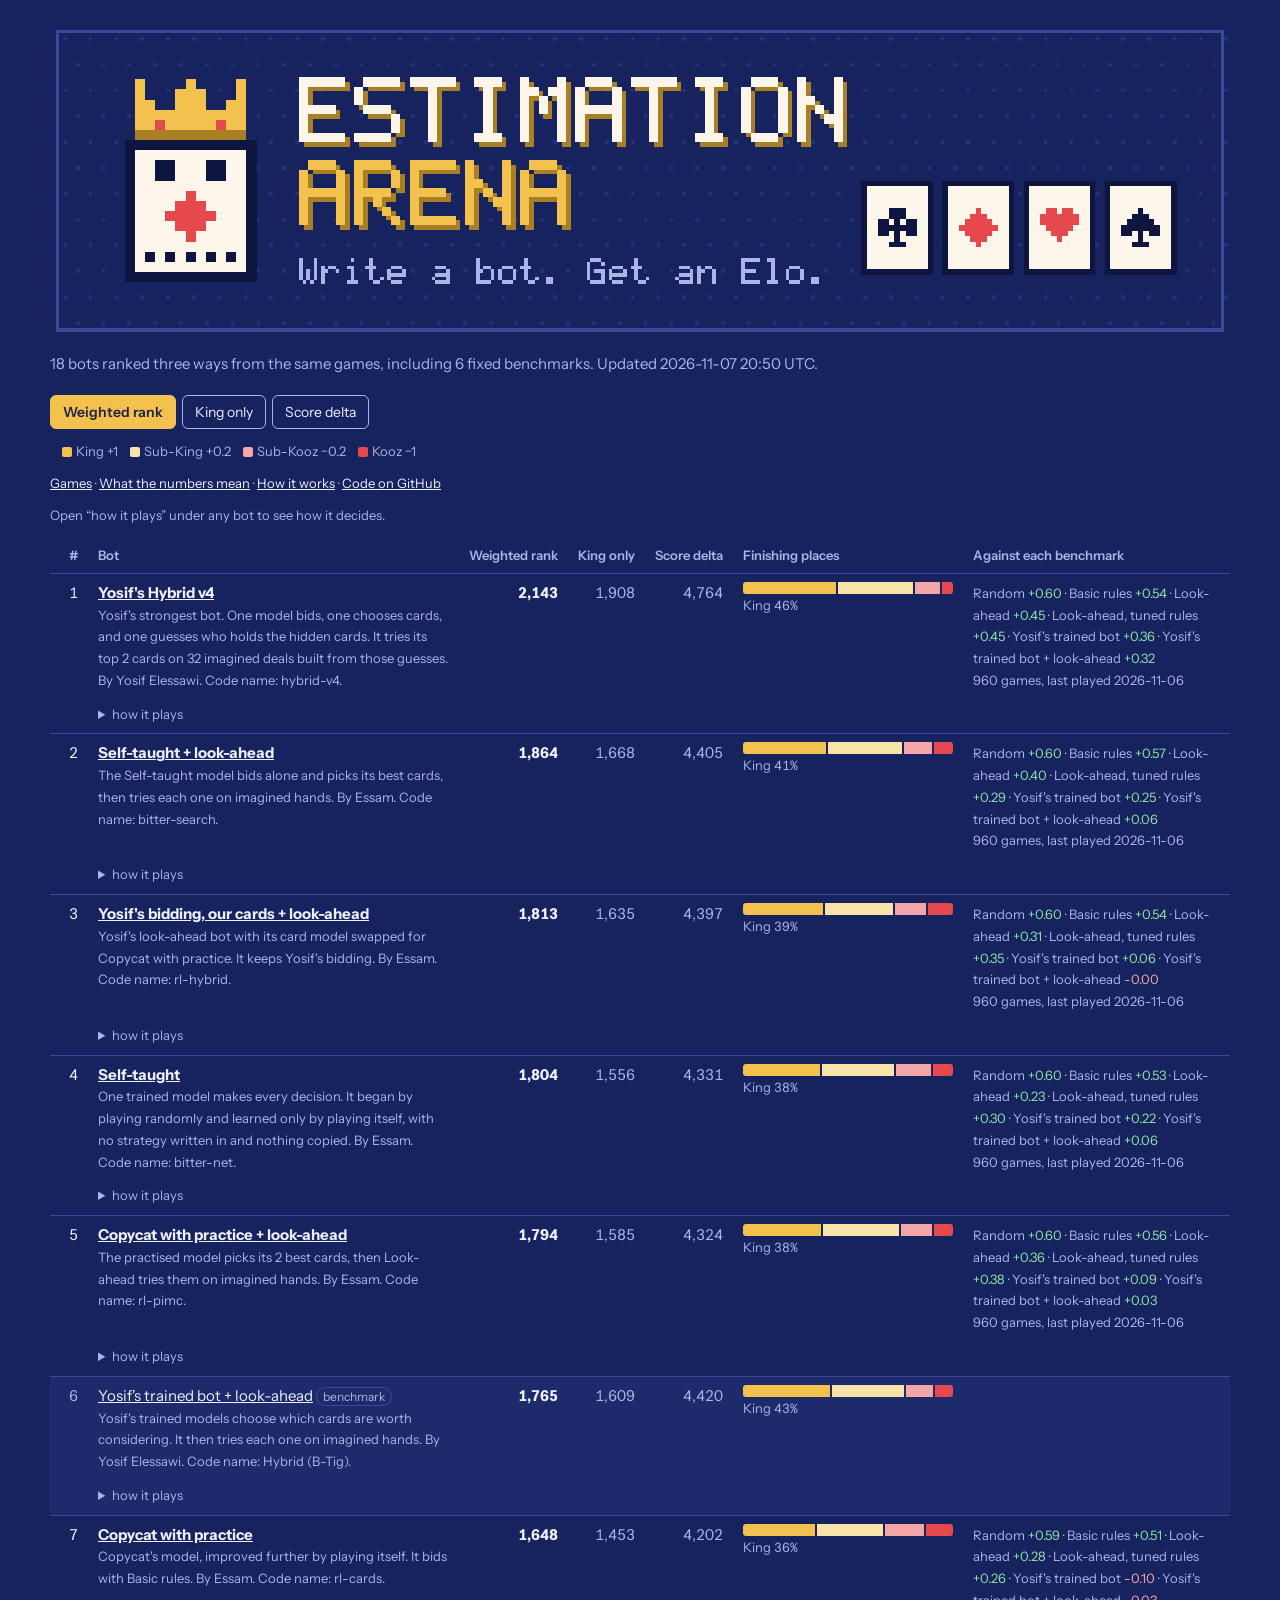
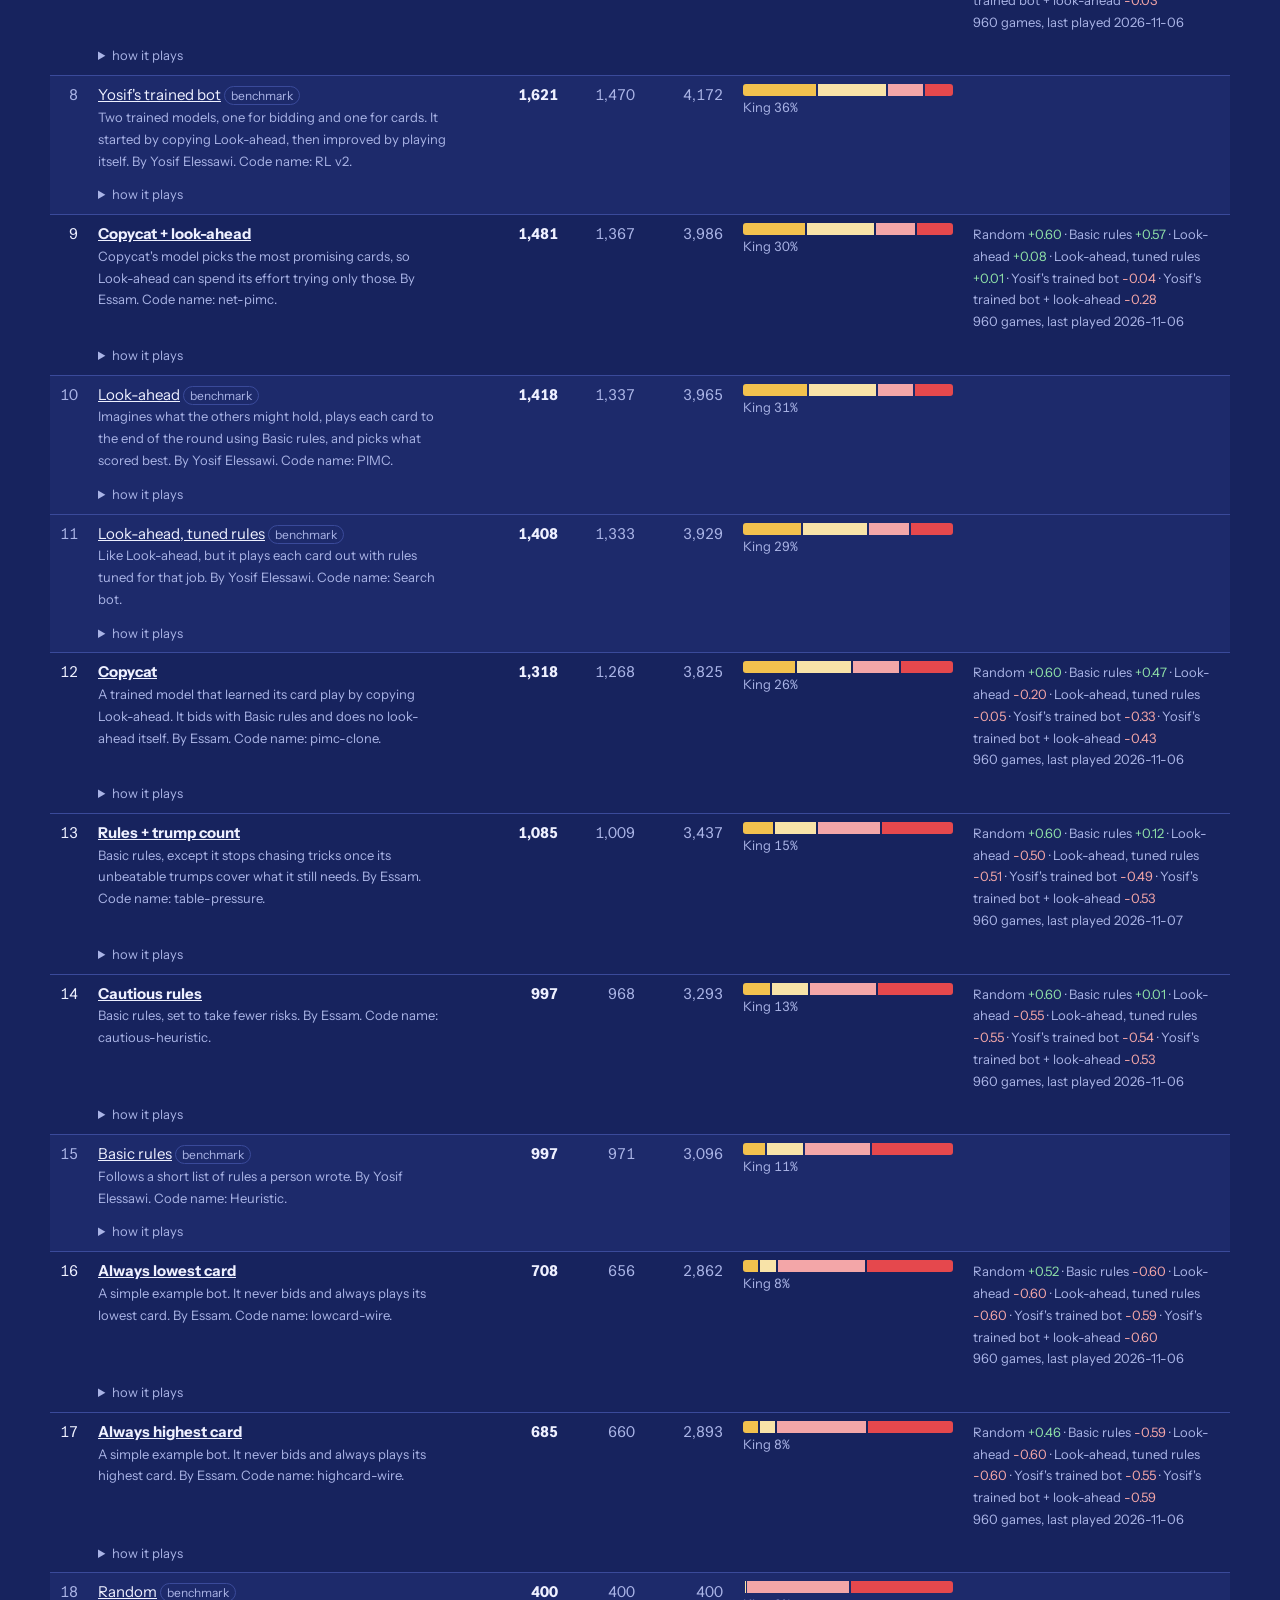
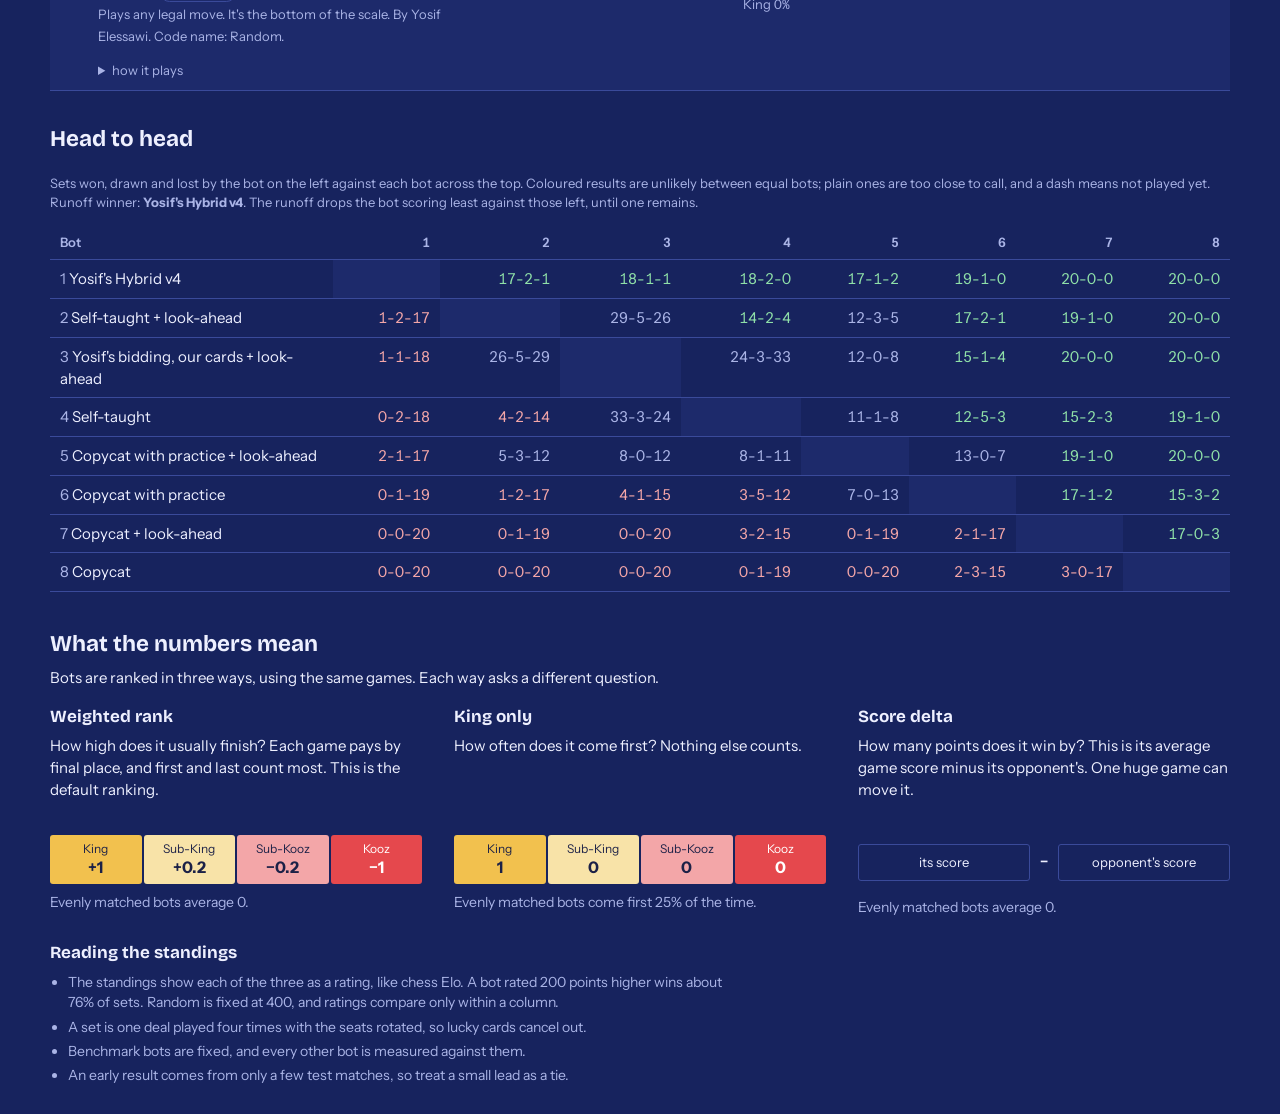
==== commit 78b8b8f9: "ladder: pimc-clone.vs.table-pressure" ====
--- a/site/index.html
+++ b/site/index.html
@@ -37,7 +37,7 @@
 <body data-metric="weighted"><main>
 <h1 class="brand-title"><svg class="banner" xmlns="http://www.w3.org/2000/svg" viewBox="0 0 1280 340" width="1280" height="340" role="img" shape-rendering="crispEdges"><title>Estimation Arena</title><desc>A pixel-art king's card with a robot face, beside the words Estimation Arena. Write a bot. Get an Elo.</desc><style>.eyes{animation:blink 5s steps(1) infinite}@keyframes blink{0%,93%{opacity:1}94%,97%{opacity:0}98%{opacity:1}}.deal{animation:deal 9s steps(1) infinite}@keyframes deal{0%{transform:none}1%{transform:translateX(420px)}2%{transform:translateX(320px)}3%{transform:translateX(220px)}4%{transform:translateX(130px)}5%{transform:translateX(60px)}6%{transform:translateX(20px)}7%,100%{transform:none}}.shine{animation:shine 7s steps(46) infinite}@keyframes shine{0%{transform:translateX(0)}35%,100%{transform:translateX(1000px)}}@media(prefers-reduced-motion:reduce){*{animation:none!important}.packet{display:none}}</style><rect width="1280" height="340" fill="#17235e"/><path fill="#22307a" d="M14 14h4v4h-4zM42 14h4v4h-4zM70 14h4v4h-4zM98 14h4v4h-4zM126 14h4v4h-4zM154 14h4v4h-4zM182 14h4v4h-4zM210 14h4v4h-4zM238 14h4v4h-4zM266 14h4v4h-4zM294 14h4v4h-4zM322 14h4v4h-4zM350 14h4v4h-4zM378 14h4v4h-4zM406 14h4v4h-4zM434 14h4v4h-4zM462 14h4v4h-4zM490 14h4v4h-4zM518 14h4v4h-4zM546 14h4v4h-4zM574 14h4v4h-4zM602 14h4v4h-4zM630 14h4v4h-4zM658 14h4v4h-4zM686 14h4v4h-4zM714 14h4v4h-4zM742 14h4v4h-4zM770 14h4v4h-4zM798 14h4v4h-4zM826 14h4v4h-4zM854 14h4v4h-4zM882 14h4v4h-4zM910 14h4v4h-4zM938 14h4v4h-4zM966 14h4v4h-4zM994 14h4v4h-4zM1022 14h4v4h-4zM1050 14h4v4h-4zM1078 14h4v4h-4zM1106 14h4v4h-4zM1134 14h4v4h-4zM1162 14h4v4h-4zM1190 14h4v4h-4zM1218 14h4v4h-4zM1246 14h4v4h-4zM1274 14h4v4h-4zM28 42h4v4h-4zM56 42h4v4h-4zM84 42h4v4h-4zM112 42h4v4h-4zM140 42h4v4h-4zM168 42h4v4h-4zM196 42h4v4h-4zM224 42h4v4h-4zM252 42h4v4h-4zM280 42h4v4h-4zM308 42h4v4h-4zM336 42h4v4h-4zM364 42h4v4h-4zM392 42h4v4h-4zM420 42h4v4h-4zM448 42h4v4h-4zM476 42h4v4h-4zM504 42h4v4h-4zM532 42h4v4h-4zM560 42h4v4h-4zM588 42h4v4h-4zM616 42h4v4h-4zM644 42h4v4h-4zM672 42h4v4h-4zM700 42h4v4h-4zM728 42h4v4h-4zM756 42h4v4h-4zM784 42h4v4h-4zM812 42h4v4h-4zM840 42h4v4h-4zM868 42h4v4h-4zM896 42h4v4h-4zM924 42h4v4h-4zM952 42h4v4h-4zM980 42h4v4h-4zM1008 42h4v4h-4zM1036 42h4v4h-4zM1064 42h4v4h-4zM1092 42h4v4h-4zM1120 42h4v4h-4zM1148 42h4v4h-4zM1176 42h4v4h-4zM1204 42h4v4h-4zM1232 42h4v4h-4zM1260 42h4v4h-4zM14 70h4v4h-4zM42 70h4v4h-4zM70 70h4v4h-4zM98 70h4v4h-4zM126 70h4v4h-4zM154 70h4v4h-4zM182 70h4v4h-4zM210 70h4v4h-4zM238 70h4v4h-4zM266 70h4v4h-4zM294 70h4v4h-4zM322 70h4v4h-4zM350 70h4v4h-4zM378 70h4v4h-4zM406 70h4v4h-4zM434 70h4v4h-4zM462 70h4v4h-4zM490 70h4v4h-4zM518 70h4v4h-4zM546 70h4v4h-4zM574 70h4v4h-4zM602 70h4v4h-4zM630 70h4v4h-4zM658 70h4v4h-4zM686 70h4v4h-4zM714 70h4v4h-4zM742 70h4v4h-4zM770 70h4v4h-4zM798 70h4v4h-4zM826 70h4v4h-4zM854 70h4v4h-4zM882 70h4v4h-4zM910 70h4v4h-4zM938 70h4v4h-4zM966 70h4v4h-4zM994 70h4v4h-4zM1022 70h4v4h-4zM1050 70h4v4h-4zM1078 70h4v4h-4zM1106 70h4v4h-4zM1134 70h4v4h-4zM1162 70h4v4h-4zM1190 70h4v4h-4zM1218 70h4v4h-4zM1246 70h4v4h-4zM1274 70h4v4h-4zM28 98h4v4h-4zM56 98h4v4h-4zM84 98h4v4h-4zM112 98h4v4h-4zM140 98h4v4h-4zM168 98h4v4h-4zM196 98h4v4h-4zM224 98h4v4h-4zM252 98h4v4h-4zM280 98h4v4h-4zM308 98h4v4h-4zM336 98h4v4h-4zM364 98h4v4h-4zM392 98h4v4h-4zM420 98h4v4h-4zM448 98h4v4h-4zM476 98h4v4h-4zM504 98h4v4h-4zM532 98h4v4h-4zM560 98h4v4h-4zM588 98h4v4h-4zM616 98h4v4h-4zM644 98h4v4h-4zM672 98h4v4h-4zM700 98h4v4h-4zM728 98h4v4h-4zM756 98h4v4h-4zM784 98h4v4h-4zM812 98h4v4h-4zM840 98h4v4h-4zM868 98h4v4h-4zM896 98h4v4h-4zM924 98h4v4h-4zM952 98h4v4h-4zM980 98h4v4h-4zM1008 98h4v4h-4zM1036 98h4v4h-4zM1064 98h4v4h-4zM1092 98h4v4h-4zM1120 98h4v4h-4zM1148 98h4v4h-4zM1176 98h4v4h-4zM1204 98h4v4h-4zM1232 98h4v4h-4zM1260 98h4v4h-4zM14 126h4v4h-4zM42 126h4v4h-4zM70 126h4v4h-4zM98 126h4v4h-4zM126 126h4v4h-4zM154 126h4v4h-4zM182 126h4v4h-4zM210 126h4v4h-4zM238 126h4v4h-4zM266 126h4v4h-4zM294 126h4v4h-4zM322 126h4v4h-4zM350 126h4v4h-4zM378 126h4v4h-4zM406 126h4v4h-4zM434 126h4v4h-4zM462 126h4v4h-4zM490 126h4v4h-4zM518 126h4v4h-4zM546 126h4v4h-4zM574 126h4v4h-4zM602 126h4v4h-4zM630 126h4v4h-4zM658 126h4v4h-4zM686 126h4v4h-4zM714 126h4v4h-4zM742 126h4v4h-4zM770 126h4v4h-4zM798 126h4v4h-4zM826 126h4v4h-4zM854 126h4v4h-4zM882 126h4v4h-4zM910 126h4v4h-4zM938 126h4v4h-4zM966 126h4v4h-4zM994 126h4v4h-4zM1022 126h4v4h-4zM1050 126h4v4h-4zM1078 126h4v4h-4zM1106 126h4v4h-4zM1134 126h4v4h-4zM1162 126h4v4h-4zM1190 126h4v4h-4zM1218 126h4v4h-4zM1246 126h4v4h-4zM1274 126h4v4h-4zM28 154h4v4h-4zM56 154h4v4h-4zM84 154h4v4h-4zM112 154h4v4h-4zM140 154h4v4h-4zM168 154h4v4h-4zM196 154h4v4h-4zM224 154h4v4h-4zM252 154h4v4h-4zM280 154h4v4h-4zM308 154h4v4h-4zM336 154h4v4h-4zM364 154h4v4h-4zM392 154h4v4h-4zM420 154h4v4h-4zM448 154h4v4h-4zM476 154h4v4h-4zM504 154h4v4h-4zM532 154h4v4h-4zM560 154h4v4h-4zM588 154h4v4h-4zM616 154h4v4h-4zM644 154h4v4h-4zM672 154h4v4h-4zM700 154h4v4h-4zM728 154h4v4h-4zM756 154h4v4h-4zM784 154h4v4h-4zM812 154h4v4h-4zM840 154h4v4h-4zM868 154h4v4h-4zM896 154h4v4h-4zM924 154h4v4h-4zM952 154h4v4h-4zM980 154h4v4h-4zM1008 154h4v4h-4zM1036 154h4v4h-4zM1064 154h4v4h-4zM1092 154h4v4h-4zM1120 154h4v4h-4zM1148 154h4v4h-4zM1176 154h4v4h-4zM1204 154h4v4h-4zM1232 154h4v4h-4zM1260 154h4v4h-4zM14 182h4v4h-4zM42 182h4v4h-4zM70 182h4v4h-4zM98 182h4v4h-4zM126 182h4v4h-4zM154 182h4v4h-4zM182 182h4v4h-4zM210 182h4v4h-4zM238 182h4v4h-4zM266 182h4v4h-4zM294 182h4v4h-4zM322 182h4v4h-4zM350 182h4v4h-4zM378 182h4v4h-4zM406 182h4v4h-4zM434 182h4v4h-4zM462 182h4v4h-4zM490 182h4v4h-4zM518 182h4v4h-4zM546 182h4v4h-4zM574 182h4v4h-4zM602 182h4v4h-4zM630 182h4v4h-4zM658 182h4v4h-4zM686 182h4v4h-4zM714 182h4v4h-4zM742 182h4v4h-4zM770 182h4v4h-4zM798 182h4v4h-4zM826 182h4v4h-4zM854 182h4v4h-4zM882 182h4v4h-4zM910 182h4v4h-4zM938 182h4v4h-4zM966 182h4v4h-4zM994 182h4v4h-4zM1022 182h4v4h-4zM1050 182h4v4h-4zM1078 182h4v4h-4zM1106 182h4v4h-4zM1134 182h4v4h-4zM1162 182h4v4h-4zM1190 182h4v4h-4zM1218 182h4v4h-4zM1246 182h4v4h-4zM1274 182h4v4h-4zM28 210h4v4h-4zM56 210h4v4h-4zM84 210h4v4h-4zM112 210h4v4h-4zM140 210h4v4h-4zM168 210h4v4h-4zM196 210h4v4h-4zM224 210h4v4h-4zM252 210h4v4h-4zM280 210h4v4h-4zM308 210h4v4h-4zM336 210h4v4h-4zM364 210h4v4h-4zM392 210h4v4h-4zM420 210h4v4h-4zM448 210h4v4h-4zM476 210h4v4h-4zM504 210h4v4h-4zM532 210h4v4h-4zM560 210h4v4h-4zM588 210h4v4h-4zM616 210h4v4h-4zM644 210h4v4h-4zM672 210h4v4h-4zM700 210h4v4h-4zM728 210h4v4h-4zM756 210h4v4h-4zM784 210h4v4h-4zM812 210h4v4h-4zM840 210h4v4h-4zM868 210h4v4h-4zM896 210h4v4h-4zM924 210h4v4h-4zM952 210h4v4h-4zM980 210h4v4h-4zM1008 210h4v4h-4zM1036 210h4v4h-4zM1064 210h4v4h-4zM1092 210h4v4h-4zM1120 210h4v4h-4zM1148 210h4v4h-4zM1176 210h4v4h-4zM1204 210h4v4h-4zM1232 210h4v4h-4zM1260 210h4v4h-4zM14 238h4v4h-4zM42 238h4v4h-4zM70 238h4v4h-4zM98 238h4v4h-4zM126 238h4v4h-4zM154 238h4v4h-4zM182 238h4v4h-4zM210 238h4v4h-4zM238 238h4v4h-4zM266 238h4v4h-4zM294 238h4v4h-4zM322 238h4v4h-4zM350 238h4v4h-4zM378 238h4v4h-4zM406 238h4v4h-4zM434 238h4v4h-4zM462 238h4v4h-4zM490 238h4v4h-4zM518 238h4v4h-4zM546 238h4v4h-4zM574 238h4v4h-4zM602 238h4v4h-4zM630 238h4v4h-4zM658 238h4v4h-4zM686 238h4v4h-4zM714 238h4v4h-4zM742 238h4v4h-4zM770 238h4v4h-4zM798 238h4v4h-4zM826 238h4v4h-4zM854 238h4v4h-4zM882 238h4v4h-4zM910 238h4v4h-4zM938 238h4v4h-4zM966 238h4v4h-4zM994 238h4v4h-4zM1022 238h4v4h-4zM1050 238h4v4h-4zM1078 238h4v4h-4zM1106 238h4v4h-4zM1134 238h4v4h-4zM1162 238h4v4h-4zM1190 238h4v4h-4zM1218 238h4v4h-4zM1246 238h4v4h-4zM1274 238h4v4h-4zM28 266h4v4h-4zM56 266h4v4h-4zM84 266h4v4h-4zM112 266h4v4h-4zM140 266h4v4h-4zM168 266h4v4h-4zM196 266h4v4h-4zM224 266h4v4h-4zM252 266h4v4h-4zM280 266h4v4h-4zM308 266h4v4h-4zM336 266h4v4h-4zM364 266h4v4h-4zM392 266h4v4h-4zM420 266h4v4h-4zM448 266h4v4h-4zM476 266h4v4h-4zM504 266h4v4h-4zM532 266h4v4h-4zM560 266h4v4h-4zM588 266h4v4h-4zM616 266h4v4h-4zM644 266h4v4h-4zM672 266h4v4h-4zM700 266h4v4h-4zM728 266h4v4h-4zM756 266h4v4h-4zM784 266h4v4h-4zM812 266h4v4h-4zM840 266h4v4h-4zM868 266h4v4h-4zM896 266h4v4h-4zM924 266h4v4h-4zM952 266h4v4h-4zM980 266h4v4h-4zM1008 266h4v4h-4zM1036 266h4v4h-4zM1064 266h4v4h-4zM1092 266h4v4h-4zM1120 266h4v4h-4zM1148 266h4v4h-4zM1176 266h4v4h-4zM1204 266h4v4h-4zM1232 266h4v4h-4zM1260 266h4v4h-4zM14 294h4v4h-4zM42 294h4v4h-4zM70 294h4v4h-4zM98 294h4v4h-4zM126 294h4v4h-4zM154 294h4v4h-4zM182 294h4v4h-4zM210 294h4v4h-4zM238 294h4v4h-4zM266 294h4v4h-4zM294 294h4v4h-4zM322 294h4v4h-4zM350 294h4v4h-4zM378 294h4v4h-4zM406 294h4v4h-4zM434 294h4v4h-4zM462 294h4v4h-4zM490 294h4v4h-4zM518 294h4v4h-4zM546 294h4v4h-4zM574 294h4v4h-4zM602 294h4v4h-4zM630 294h4v4h-4zM658 294h4v4h-4zM686 294h4v4h-4zM714 294h4v4h-4zM742 294h4v4h-4zM770 294h4v4h-4zM798 294h4v4h-4zM826 294h4v4h-4zM854 294h4v4h-4zM882 294h4v4h-4zM910 294h4v4h-4zM938 294h4v4h-4zM966 294h4v4h-4zM994 294h4v4h-4zM1022 294h4v4h-4zM1050 294h4v4h-4zM1078 294h4v4h-4zM1106 294h4v4h-4zM1134 294h4v4h-4zM1162 294h4v4h-4zM1190 294h4v4h-4zM1218 294h4v4h-4zM1246 294h4v4h-4zM1274 294h4v4h-4zM28 322h4v4h-4zM56 322h4v4h-4zM84 322h4v4h-4zM112 322h4v4h-4zM140 322h4v4h-4zM168 322h4v4h-4zM196 322h4v4h-4zM224 322h4v4h-4zM252 322h4v4h-4zM280 322h4v4h-4zM308 322h4v4h-4zM336 322h4v4h-4zM364 322h4v4h-4zM392 322h4v4h-4zM420 322h4v4h-4zM448 322h4v4h-4zM476 322h4v4h-4zM504 322h4v4h-4zM532 322h4v4h-4zM560 322h4v4h-4zM588 322h4v4h-4zM616 322h4v4h-4zM644 322h4v4h-4zM672 322h4v4h-4zM700 322h4v4h-4zM728 322h4v4h-4zM756 322h4v4h-4zM784 322h4v4h-4zM812 322h4v4h-4zM840 322h4v4h-4zM868 322h4v4h-4zM896 322h4v4h-4zM924 322h4v4h-4zM952 322h4v4h-4zM980 322h4v4h-4zM1008 322h4v4h-4zM1036 322h4v4h-4zM1064 322h4v4h-4zM1092 322h4v4h-4zM1120 322h4v4h-4zM1148 322h4v4h-4zM1176 322h4v4h-4zM1204 322h4v4h-4zM1232 322h4v4h-4zM1260 322h4v4h-4z"/><rect x="8" y="8" width="1264" height="324" fill="none" stroke="#3a4a9a" stroke-width="4"/><path fill="#fbf6e9" d="M114 148h22v11h-22zM169 148h22v11h-22zM114 159h22v11h-22zM169 159h22v11h-22z"/><path fill="#f2c14e" d="M92 60h11v11h-11zM147 60h11v11h-11zM202 60h11v11h-11zM92 71h11v11h-11zM136 71h33v11h-33zM202 71h11v11h-11zM92 82h22v11h-22zM136 82h33v11h-33zM191 82h22v11h-22zM92 93h121v11h-121zM92 104h22v11h-22zM125 104h55v11h-55zM191 104h22v11h-22z"/><path fill="#a97f25" d="M92 115h121v11h-121z"/><path fill="#e5484d" d="M114 104h11v11h-11zM180 104h11v11h-11zM147 181h11v11h-11zM136 192h33v11h-33zM125 203h55v11h-55zM136 214h33v11h-33zM147 225h11v11h-11z"/><path fill="#0e1640" d="M81 126h143v11h-143zM81 137h11v11h-11zM213 137h11v11h-11zM81 148h11v11h-11zM213 148h11v11h-11zM81 159h11v11h-11zM213 159h11v11h-11zM81 170h11v11h-11zM213 170h11v11h-11zM81 181h11v11h-11zM213 181h11v11h-11zM81 192h11v11h-11zM213 192h11v11h-11zM81 203h11v11h-11zM213 203h11v11h-11zM81 214h11v11h-11zM213 214h11v11h-11zM81 225h11v11h-11zM213 225h11v11h-11zM81 236h11v11h-11zM213 236h11v11h-11zM81 247h11v11h-11zM213 247h11v11h-11zM81 258h11v11h-11zM213 258h11v11h-11zM81 269h143v11h-143z"/><path fill="#fbf6e9" d="M92 137h121v11h-121zM92 148h22v11h-22zM136 148h33v11h-33zM191 148h22v11h-22zM92 159h22v11h-22zM136 159h33v11h-33zM191 159h22v11h-22zM92 170h121v11h-121zM92 181h55v11h-55zM158 181h55v11h-55zM92 192h44v11h-44zM169 192h44v11h-44zM92 203h33v11h-33zM180 203h33v11h-33zM92 214h44v11h-44zM169 214h44v11h-44zM92 225h55v11h-55zM158 225h55v11h-55zM92 236h121v11h-121zM92 247h11v11h-11zM114 247h11v11h-11zM136 247h11v11h-11zM158 247h11v11h-11zM180 247h11v11h-11zM202 247h11v11h-11zM92 258h121v11h-121z"/><path fill="#0e1640" d="M103 247h11v11h-11zM125 247h11v11h-11zM147 247h11v11h-11zM169 247h11v11h-11zM191 247h11v11h-11z"/><path class="eyes" fill="#0e1640" d="M114 148h22v11h-22zM169 148h22v11h-22zM114 159h22v11h-22zM169 159h22v11h-22z"/><clipPath id="word"><path d="M270 58h50v10h-50zM270 68h10v10h-10zM270 78h10v10h-10zM270 88h40v10h-40zM270 98h10v10h-10zM270 108h10v10h-10zM270 118h50v10h-50zM340 58h40v10h-40zM330 68h10v10h-10zM330 78h10v10h-10zM340 88h30v10h-30zM370 98h10v10h-10zM370 108h10v10h-10zM330 118h40v10h-40zM390 58h50v10h-50zM410 68h10v10h-10zM410 78h10v10h-10zM410 88h10v10h-10zM410 98h10v10h-10zM410 108h10v10h-10zM410 118h10v10h-10zM460 58h30v10h-30zM470 68h10v10h-10zM470 78h10v10h-10zM470 88h10v10h-10zM470 98h10v10h-10zM470 108h10v10h-10zM460 118h30v10h-30zM510 58h10v10h-10zM550 58h10v10h-10zM510 68h20v10h-20zM540 68h20v10h-20zM510 78h10v10h-10zM530 78h10v10h-10zM550 78h10v10h-10zM510 88h10v10h-10zM530 88h10v10h-10zM550 88h10v10h-10zM510 98h10v10h-10zM550 98h10v10h-10zM510 108h10v10h-10zM550 108h10v10h-10zM510 118h10v10h-10zM550 118h10v10h-10zM580 58h30v10h-30zM570 68h10v10h-10zM610 68h10v10h-10zM570 78h10v10h-10zM610 78h10v10h-10zM570 88h50v10h-50zM570 98h10v10h-10zM610 98h10v10h-10zM570 108h10v10h-10zM610 108h10v10h-10zM570 118h10v10h-10zM610 118h10v10h-10zM630 58h50v10h-50zM650 68h10v10h-10zM650 78h10v10h-10zM650 88h10v10h-10zM650 98h10v10h-10zM650 108h10v10h-10zM650 118h10v10h-10zM700 58h30v10h-30zM710 68h10v10h-10zM710 78h10v10h-10zM710 88h10v10h-10zM710 98h10v10h-10zM710 108h10v10h-10zM700 118h30v10h-30zM760 58h30v10h-30zM750 68h10v10h-10zM790 68h10v10h-10zM750 78h10v10h-10zM790 78h10v10h-10zM750 88h10v10h-10zM790 88h10v10h-10zM750 98h10v10h-10zM790 98h10v10h-10zM750 108h10v10h-10zM790 108h10v10h-10zM760 118h30v10h-30zM810 58h10v10h-10zM850 58h10v10h-10zM810 68h10v10h-10zM850 68h10v10h-10zM810 78h20v10h-20zM850 78h10v10h-10zM810 88h10v10h-10zM830 88h10v10h-10zM850 88h10v10h-10zM810 98h10v10h-10zM840 98h20v10h-20zM810 108h10v10h-10zM850 108h10v10h-10zM810 118h10v10h-10zM850 118h10v10h-10zM280 148h30v10h-30zM270 158h10v10h-10zM310 158h10v10h-10zM270 168h10v10h-10zM310 168h10v10h-10zM270 178h50v10h-50zM270 188h10v10h-10zM310 188h10v10h-10zM270 198h10v10h-10zM310 198h10v10h-10zM270 208h10v10h-10zM310 208h10v10h-10zM330 148h40v10h-40zM330 158h10v10h-10zM370 158h10v10h-10zM330 168h10v10h-10zM370 168h10v10h-10zM330 178h40v10h-40zM330 188h10v10h-10zM350 188h10v10h-10zM330 198h10v10h-10zM360 198h10v10h-10zM330 208h10v10h-10zM370 208h10v10h-10zM390 148h50v10h-50zM390 158h10v10h-10zM390 168h10v10h-10zM390 178h40v10h-40zM390 188h10v10h-10zM390 198h10v10h-10zM390 208h50v10h-50zM450 148h10v10h-10zM490 148h10v10h-10zM450 158h10v10h-10zM490 158h10v10h-10zM450 168h20v10h-20zM490 168h10v10h-10zM450 178h10v10h-10zM470 178h10v10h-10zM490 178h10v10h-10zM450 188h10v10h-10zM480 188h20v10h-20zM450 198h10v10h-10zM490 198h10v10h-10zM450 208h10v10h-10zM490 208h10v10h-10zM520 148h30v10h-30zM510 158h10v10h-10zM550 158h10v10h-10zM510 168h10v10h-10zM550 168h10v10h-10zM510 178h50v10h-50zM510 188h10v10h-10zM550 188h10v10h-10zM510 198h10v10h-10zM550 198h10v10h-10zM510 208h10v10h-10zM550 208h10v10h-10z"/></clipPath><path fill="#a97f25" d="M275 63h50v10h-50zM275 73h10v10h-10zM275 83h10v10h-10zM275 93h40v10h-40zM275 103h10v10h-10zM275 113h10v10h-10zM275 123h50v10h-50zM345 63h40v10h-40zM335 73h10v10h-10zM335 83h10v10h-10zM345 93h30v10h-30zM375 103h10v10h-10zM375 113h10v10h-10zM335 123h40v10h-40zM395 63h50v10h-50zM415 73h10v10h-10zM415 83h10v10h-10zM415 93h10v10h-10zM415 103h10v10h-10zM415 113h10v10h-10zM415 123h10v10h-10zM465 63h30v10h-30zM475 73h10v10h-10zM475 83h10v10h-10zM475 93h10v10h-10zM475 103h10v10h-10zM475 113h10v10h-10zM465 123h30v10h-30zM515 63h10v10h-10zM555 63h10v10h-10zM515 73h20v10h-20zM545 73h20v10h-20zM515 83h10v10h-10zM535 83h10v10h-10zM555 83h10v10h-10zM515 93h10v10h-10zM535 93h10v10h-10zM555 93h10v10h-10zM515 103h10v10h-10zM555 103h10v10h-10zM515 113h10v10h-10zM555 113h10v10h-10zM515 123h10v10h-10zM555 123h10v10h-10zM585 63h30v10h-30zM575 73h10v10h-10zM615 73h10v10h-10zM575 83h10v10h-10zM615 83h10v10h-10zM575 93h50v10h-50zM575 103h10v10h-10zM615 103h10v10h-10zM575 113h10v10h-10zM615 113h10v10h-10zM575 123h10v10h-10zM615 123h10v10h-10zM635 63h50v10h-50zM655 73h10v10h-10zM655 83h10v10h-10zM655 93h10v10h-10zM655 103h10v10h-10zM655 113h10v10h-10zM655 123h10v10h-10zM705 63h30v10h-30zM715 73h10v10h-10zM715 83h10v10h-10zM715 93h10v10h-10zM715 103h10v10h-10zM715 113h10v10h-10zM705 123h30v10h-30zM765 63h30v10h-30zM755 73h10v10h-10zM795 73h10v10h-10zM755 83h10v10h-10zM795 83h10v10h-10zM755 93h10v10h-10zM795 93h10v10h-10zM755 103h10v10h-10zM795 103h10v10h-10zM755 113h10v10h-10zM795 113h10v10h-10zM765 123h30v10h-30zM815 63h10v10h-10zM855 63h10v10h-10zM815 73h10v10h-10zM855 73h10v10h-10zM815 83h20v10h-20zM855 83h10v10h-10zM815 93h10v10h-10zM835 93h10v10h-10zM855 93h10v10h-10zM815 103h10v10h-10zM845 103h20v10h-20zM815 113h10v10h-10zM855 113h10v10h-10zM815 123h10v10h-10zM855 123h10v10h-10zM285 153h30v10h-30zM275 163h10v10h-10zM315 163h10v10h-10zM275 173h10v10h-10zM315 173h10v10h-10zM275 183h50v10h-50zM275 193h10v10h-10zM315 193h10v10h-10zM275 203h10v10h-10zM315 203h10v10h-10zM275 213h10v10h-10zM315 213h10v10h-10zM335 153h40v10h-40zM335 163h10v10h-10zM375 163h10v10h-10zM335 173h10v10h-10zM375 173h10v10h-10zM335 183h40v10h-40zM335 193h10v10h-10zM355 193h10v10h-10zM335 203h10v10h-10zM365 203h10v10h-10zM335 213h10v10h-10zM375 213h10v10h-10zM395 153h50v10h-50zM395 163h10v10h-10zM395 173h10v10h-10zM395 183h40v10h-40zM395 193h10v10h-10zM395 203h10v10h-10zM395 213h50v10h-50zM455 153h10v10h-10zM495 153h10v10h-10zM455 163h10v10h-10zM495 163h10v10h-10zM455 173h20v10h-20zM495 173h10v10h-10zM455 183h10v10h-10zM475 183h10v10h-10zM495 183h10v10h-10zM455 193h10v10h-10zM485 193h20v10h-20zM455 203h10v10h-10zM495 203h10v10h-10zM455 213h10v10h-10zM495 213h10v10h-10zM525 153h30v10h-30zM515 163h10v10h-10zM555 163h10v10h-10zM515 173h10v10h-10zM555 173h10v10h-10zM515 183h50v10h-50zM515 193h10v10h-10zM555 193h10v10h-10zM515 203h10v10h-10zM555 203h10v10h-10zM515 213h10v10h-10zM555 213h10v10h-10z"/><path fill="#fbf6e9" d="M270 58h50v10h-50zM270 68h10v10h-10zM270 78h10v10h-10zM270 88h40v10h-40zM270 98h10v10h-10zM270 108h10v10h-10zM270 118h50v10h-50zM340 58h40v10h-40zM330 68h10v10h-10zM330 78h10v10h-10zM340 88h30v10h-30zM370 98h10v10h-10zM370 108h10v10h-10zM330 118h40v10h-40zM390 58h50v10h-50zM410 68h10v10h-10zM410 78h10v10h-10zM410 88h10v10h-10zM410 98h10v10h-10zM410 108h10v10h-10zM410 118h10v10h-10zM460 58h30v10h-30zM470 68h10v10h-10zM470 78h10v10h-10zM470 88h10v10h-10zM470 98h10v10h-10zM470 108h10v10h-10zM460 118h30v10h-30zM510 58h10v10h-10zM550 58h10v10h-10zM510 68h20v10h-20zM540 68h20v10h-20zM510 78h10v10h-10zM530 78h10v10h-10zM550 78h10v10h-10zM510 88h10v10h-10zM530 88h10v10h-10zM550 88h10v10h-10zM510 98h10v10h-10zM550 98h10v10h-10zM510 108h10v10h-10zM550 108h10v10h-10zM510 118h10v10h-10zM550 118h10v10h-10zM580 58h30v10h-30zM570 68h10v10h-10zM610 68h10v10h-10zM570 78h10v10h-10zM610 78h10v10h-10zM570 88h50v10h-50zM570 98h10v10h-10zM610 98h10v10h-10zM570 108h10v10h-10zM610 108h10v10h-10zM570 118h10v10h-10zM610 118h10v10h-10zM630 58h50v10h-50zM650 68h10v10h-10zM650 78h10v10h-10zM650 88h10v10h-10zM650 98h10v10h-10zM650 108h10v10h-10zM650 118h10v10h-10zM700 58h30v10h-30zM710 68h10v10h-10zM710 78h10v10h-10zM710 88h10v10h-10zM710 98h10v10h-10zM710 108h10v10h-10zM700 118h30v10h-30zM760 58h30v10h-30zM750 68h10v10h-10zM790 68h10v10h-10zM750 78h10v10h-10zM790 78h10v10h-10zM750 88h10v10h-10zM790 88h10v10h-10zM750 98h10v10h-10zM790 98h10v10h-10zM750 108h10v10h-10zM790 108h10v10h-10zM760 118h30v10h-30zM810 58h10v10h-10zM850 58h10v10h-10zM810 68h10v10h-10zM850 68h10v10h-10zM810 78h20v10h-20zM850 78h10v10h-10zM810 88h10v10h-10zM830 88h10v10h-10zM850 88h10v10h-10zM810 98h10v10h-10zM840 98h20v10h-20zM810 108h10v10h-10zM850 108h10v10h-10zM810 118h10v10h-10zM850 118h10v10h-10z"/><path fill="#f2c14e" d="M280 148h30v10h-30zM270 158h10v10h-10zM310 158h10v10h-10zM270 168h10v10h-10zM310 168h10v10h-10zM270 178h50v10h-50zM270 188h10v10h-10zM310 188h10v10h-10zM270 198h10v10h-10zM310 198h10v10h-10zM270 208h10v10h-10zM310 208h10v10h-10zM330 148h40v10h-40zM330 158h10v10h-10zM370 158h10v10h-10zM330 168h10v10h-10zM370 168h10v10h-10zM330 178h40v10h-40zM330 188h10v10h-10zM350 188h10v10h-10zM330 198h10v10h-10zM360 198h10v10h-10zM330 208h10v10h-10zM370 208h10v10h-10zM390 148h50v10h-50zM390 158h10v10h-10zM390 168h10v10h-10zM390 178h40v10h-40zM390 188h10v10h-10zM390 198h10v10h-10zM390 208h50v10h-50zM450 148h10v10h-10zM490 148h10v10h-10zM450 158h10v10h-10zM490 158h10v10h-10zM450 168h20v10h-20zM490 168h10v10h-10zM450 178h10v10h-10zM470 178h10v10h-10zM490 178h10v10h-10zM450 188h10v10h-10zM480 188h20v10h-20zM450 198h10v10h-10zM490 198h10v10h-10zM450 208h10v10h-10zM490 208h10v10h-10zM520 148h30v10h-30zM510 158h10v10h-10zM550 158h10v10h-10zM510 168h10v10h-10zM550 168h10v10h-10zM510 178h50v10h-50zM510 188h10v10h-10zM550 188h10v10h-10zM510 198h10v10h-10zM550 198h10v10h-10zM510 208h10v10h-10zM550 208h10v10h-10z"/><g clip-path="url(#word)"><rect class="shine" x="150" y="40" width="60" height="200" fill="#fff" opacity=".75"/></g><path fill="#aab4e6" d="M270 254h4v4h-4zM286 254h4v4h-4zM270 258h4v4h-4zM286 258h4v4h-4zM270 262h4v4h-4zM286 262h4v4h-4zM270 266h4v4h-4zM278 266h4v4h-4zM286 266h4v4h-4zM270 270h4v4h-4zM278 270h4v4h-4zM286 270h4v4h-4zM270 274h4v4h-4zM278 274h4v4h-4zM286 274h4v4h-4zM274 278h4v4h-4zM282 278h4v4h-4zM294 262h4v4h-4zM302 262h8v4h-8zM294 266h8v4h-8zM310 266h4v4h-4zM294 270h4v4h-4zM294 274h4v4h-4zM294 278h4v4h-4zM326 254h4v4h-4zM322 262h8v4h-8zM326 266h4v4h-4zM326 270h4v4h-4zM326 274h4v4h-4zM322 278h12v4h-12zM346 254h4v4h-4zM346 258h4v4h-4zM342 262h12v4h-12zM346 266h4v4h-4zM346 270h4v4h-4zM346 274h4v4h-4zM358 274h4v4h-4zM350 278h8v4h-8zM370 262h12v4h-12zM366 266h4v4h-4zM382 266h4v4h-4zM366 270h20v4h-20zM366 274h4v4h-4zM370 278h12v4h-12zM418 262h12v4h-12zM430 266h4v4h-4zM418 270h16v4h-16zM414 274h4v4h-4zM430 274h4v4h-4zM418 278h16v4h-16zM462 254h4v4h-4zM462 258h4v4h-4zM462 262h4v4h-4zM470 262h8v4h-8zM462 266h8v4h-8zM478 266h4v4h-4zM462 270h4v4h-4zM478 270h4v4h-4zM462 274h4v4h-4zM478 274h4v4h-4zM462 278h16v4h-16zM490 262h12v4h-12zM486 266h4v4h-4zM502 266h4v4h-4zM486 270h4v4h-4zM502 270h4v4h-4zM486 274h4v4h-4zM502 274h4v4h-4zM490 278h12v4h-12zM514 254h4v4h-4zM514 258h4v4h-4zM510 262h12v4h-12zM514 266h4v4h-4zM514 270h4v4h-4zM514 274h4v4h-4zM526 274h4v4h-4zM518 278h8v4h-8zM538 274h8v4h-8zM538 278h8v4h-8zM586 254h12v4h-12zM582 258h4v4h-4zM598 258h4v4h-4zM582 262h4v4h-4zM582 266h4v4h-4zM590 266h12v4h-12zM582 270h4v4h-4zM598 270h4v4h-4zM582 274h4v4h-4zM598 274h4v4h-4zM586 278h16v4h-16zM610 262h12v4h-12zM606 266h4v4h-4zM622 266h4v4h-4zM606 270h20v4h-20zM606 274h4v4h-4zM610 278h12v4h-12zM634 254h4v4h-4zM634 258h4v4h-4zM630 262h12v4h-12zM634 266h4v4h-4zM634 270h4v4h-4zM634 274h4v4h-4zM646 274h4v4h-4zM638 278h8v4h-8zM682 262h12v4h-12zM694 266h4v4h-4zM682 270h16v4h-16zM678 274h4v4h-4zM694 274h4v4h-4zM682 278h16v4h-16zM702 262h4v4h-4zM710 262h8v4h-8zM702 266h8v4h-8zM718 266h4v4h-4zM702 270h4v4h-4zM718 270h4v4h-4zM702 274h4v4h-4zM718 274h4v4h-4zM702 278h4v4h-4zM718 278h4v4h-4zM750 254h20v4h-20zM750 258h4v4h-4zM750 262h4v4h-4zM750 266h16v4h-16zM750 270h4v4h-4zM750 274h4v4h-4zM750 278h20v4h-20zM778 254h8v4h-8zM782 258h4v4h-4zM782 262h4v4h-4zM782 266h4v4h-4zM782 270h4v4h-4zM782 274h4v4h-4zM778 278h12v4h-12zM802 262h12v4h-12zM798 266h4v4h-4zM814 266h4v4h-4zM798 270h4v4h-4zM814 270h4v4h-4zM798 274h4v4h-4zM814 274h4v4h-4zM802 278h12v4h-12zM826 274h8v4h-8zM826 278h8v4h-8z"/><g class="deal" style="animation-delay:0s"><rect x="880" y="170" width="78" height="102" fill="#0e1640"/><rect x="886" y="176" width="66" height="90" fill="#fbf6e9"/><path fill="#0e1640" d="M910 200h18v6h-18zM910 206h18v6h-18zM898 212h12v6h-12zM916 212h6v6h-6zM928 212h12v6h-12zM898 218h42v6h-42zM898 224h12v6h-12zM916 224h6v6h-6zM928 224h12v6h-12zM916 230h6v6h-6zM910 236h18v6h-18z"/></g><g class="deal" style="animation-delay:0.25s"><rect x="968" y="170" width="78" height="102" fill="#0e1640"/><rect x="974" y="176" width="66" height="90" fill="#fbf6e9"/><path fill="#e5484d" d="M1004 200h6v6h-6zM998 206h18v6h-18zM992 212h30v6h-30zM986 218h42v6h-42zM992 224h30v6h-30zM998 230h18v6h-18zM1004 236h6v6h-6z"/></g><g class="deal" style="animation-delay:0.5s"><rect x="1056" y="170" width="78" height="102" fill="#0e1640"/><rect x="1062" y="176" width="66" height="90" fill="#fbf6e9"/><path fill="#e5484d" d="M1080 200h12v6h-12zM1098 200h12v6h-12zM1074 206h42v6h-42zM1074 212h42v6h-42zM1080 218h30v6h-30zM1086 224h18v6h-18zM1092 230h6v6h-6z"/></g><g class="deal" style="animation-delay:0.75s"><rect x="1144" y="170" width="78" height="102" fill="#0e1640"/><rect x="1150" y="176" width="66" height="90" fill="#fbf6e9"/><path fill="#0e1640" d="M1180 200h6v6h-6zM1174 206h18v6h-18zM1168 212h30v6h-30zM1162 218h42v6h-42zM1162 224h12v6h-12zM1180 224h6v6h-6zM1192 224h12v6h-12zM1180 230h6v6h-6zM1174 236h18v6h-18z"/></g></svg>
 </h1>
-<p class="sub">18 bots ranked three ways from the same games, including 6 fixed benchmarks. Updated 2026-11-07 20:49 UTC.</p>
+<p class="sub">18 bots ranked three ways from the same games, including 6 fixed benchmarks. Updated 2026-11-07 20:50 UTC.</p>
 <div class="metrics" role="group" aria-label="Rank by"><button type="button" data-rank="weighted" aria-pressed=true>Weighted rank</button><button type="button" data-rank="king" aria-pressed=false>King only</button><button type="button" data-rank="delta" aria-pressed=false>Score delta</button></div>
 <p class="desc"><span class="key p0"></span>King +1<span class="key p1"></span>Sub-King +0.2<span class="key p2"></span>Sub-Kooz −0.2<span class="key p3"></span>Kooz −1</p>
 <p class="desc"><a href="games/">Games</a> · <a href="#guide">What the numbers mean</a> · <a href="diagrams/how-it-works.html">How it works</a> · <a href="https://github.com/essamgouda97/estimation-arena">Code on GitHub</a></p>
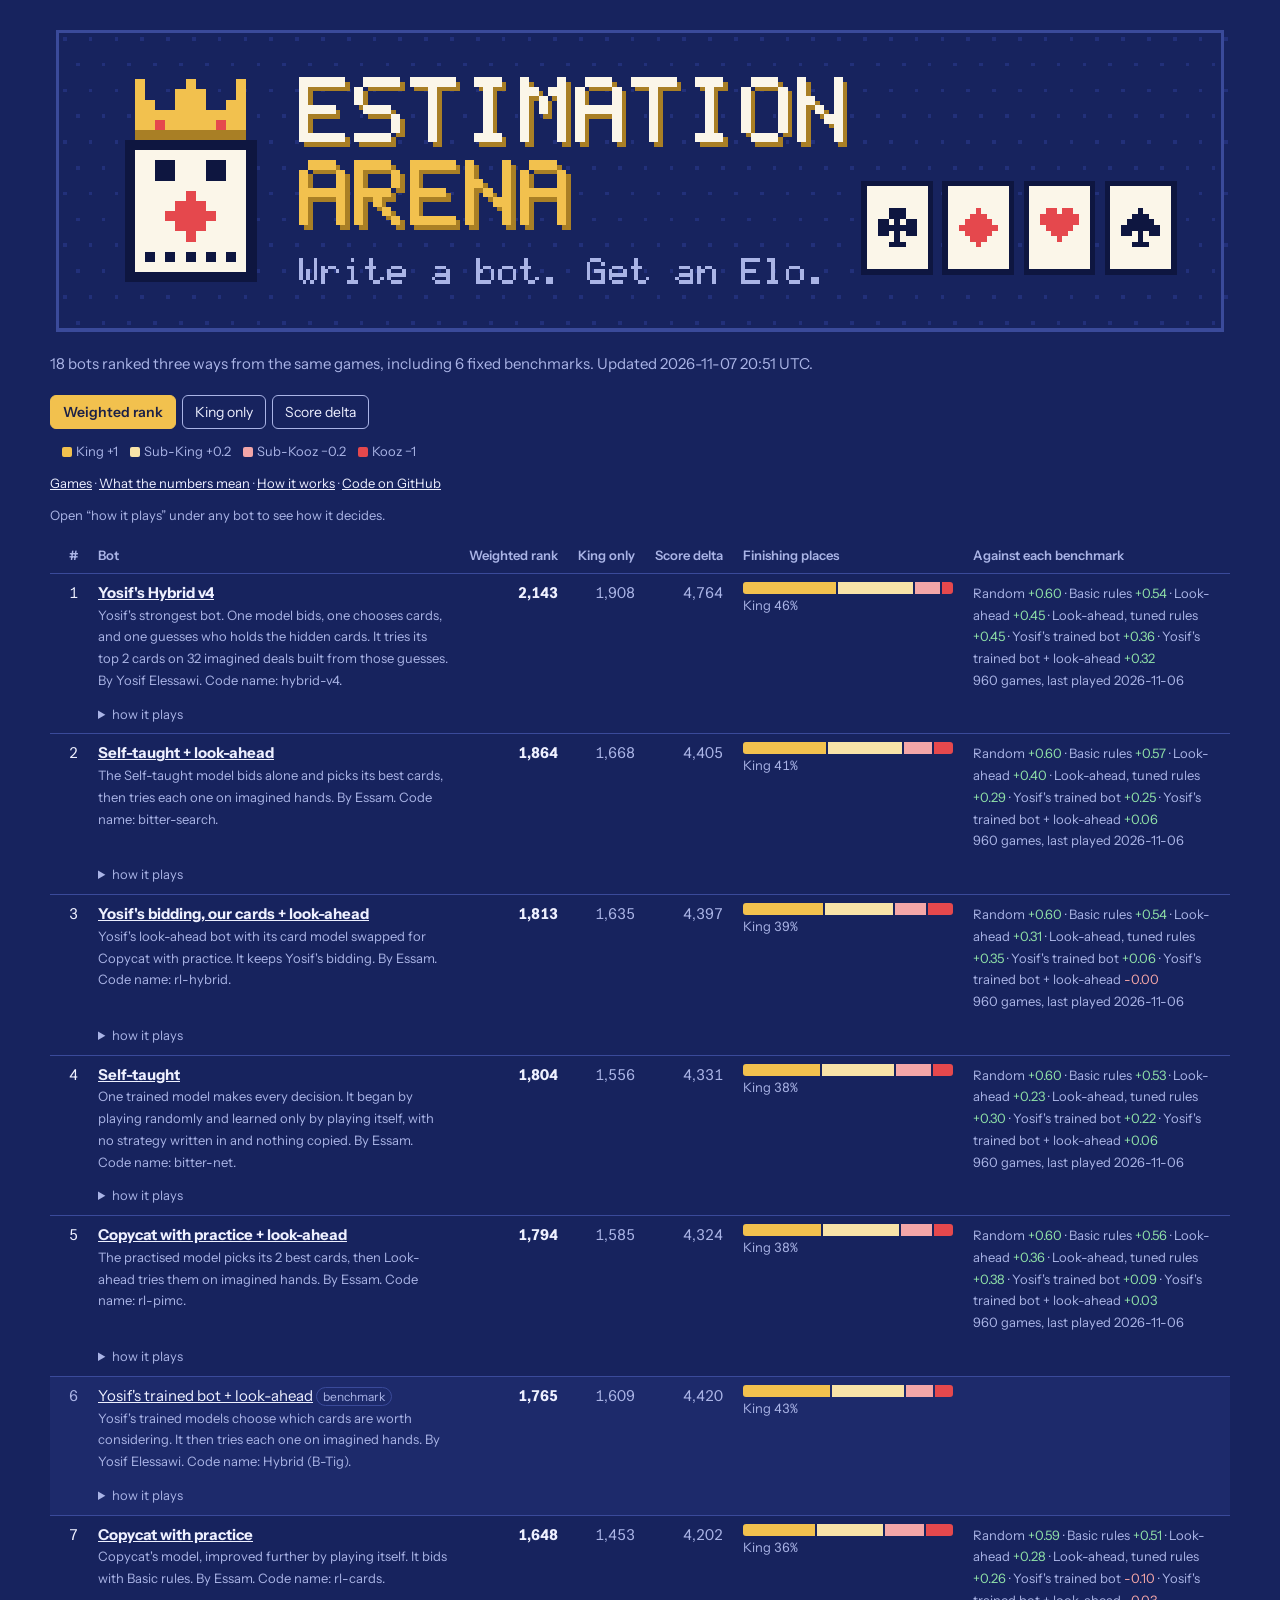
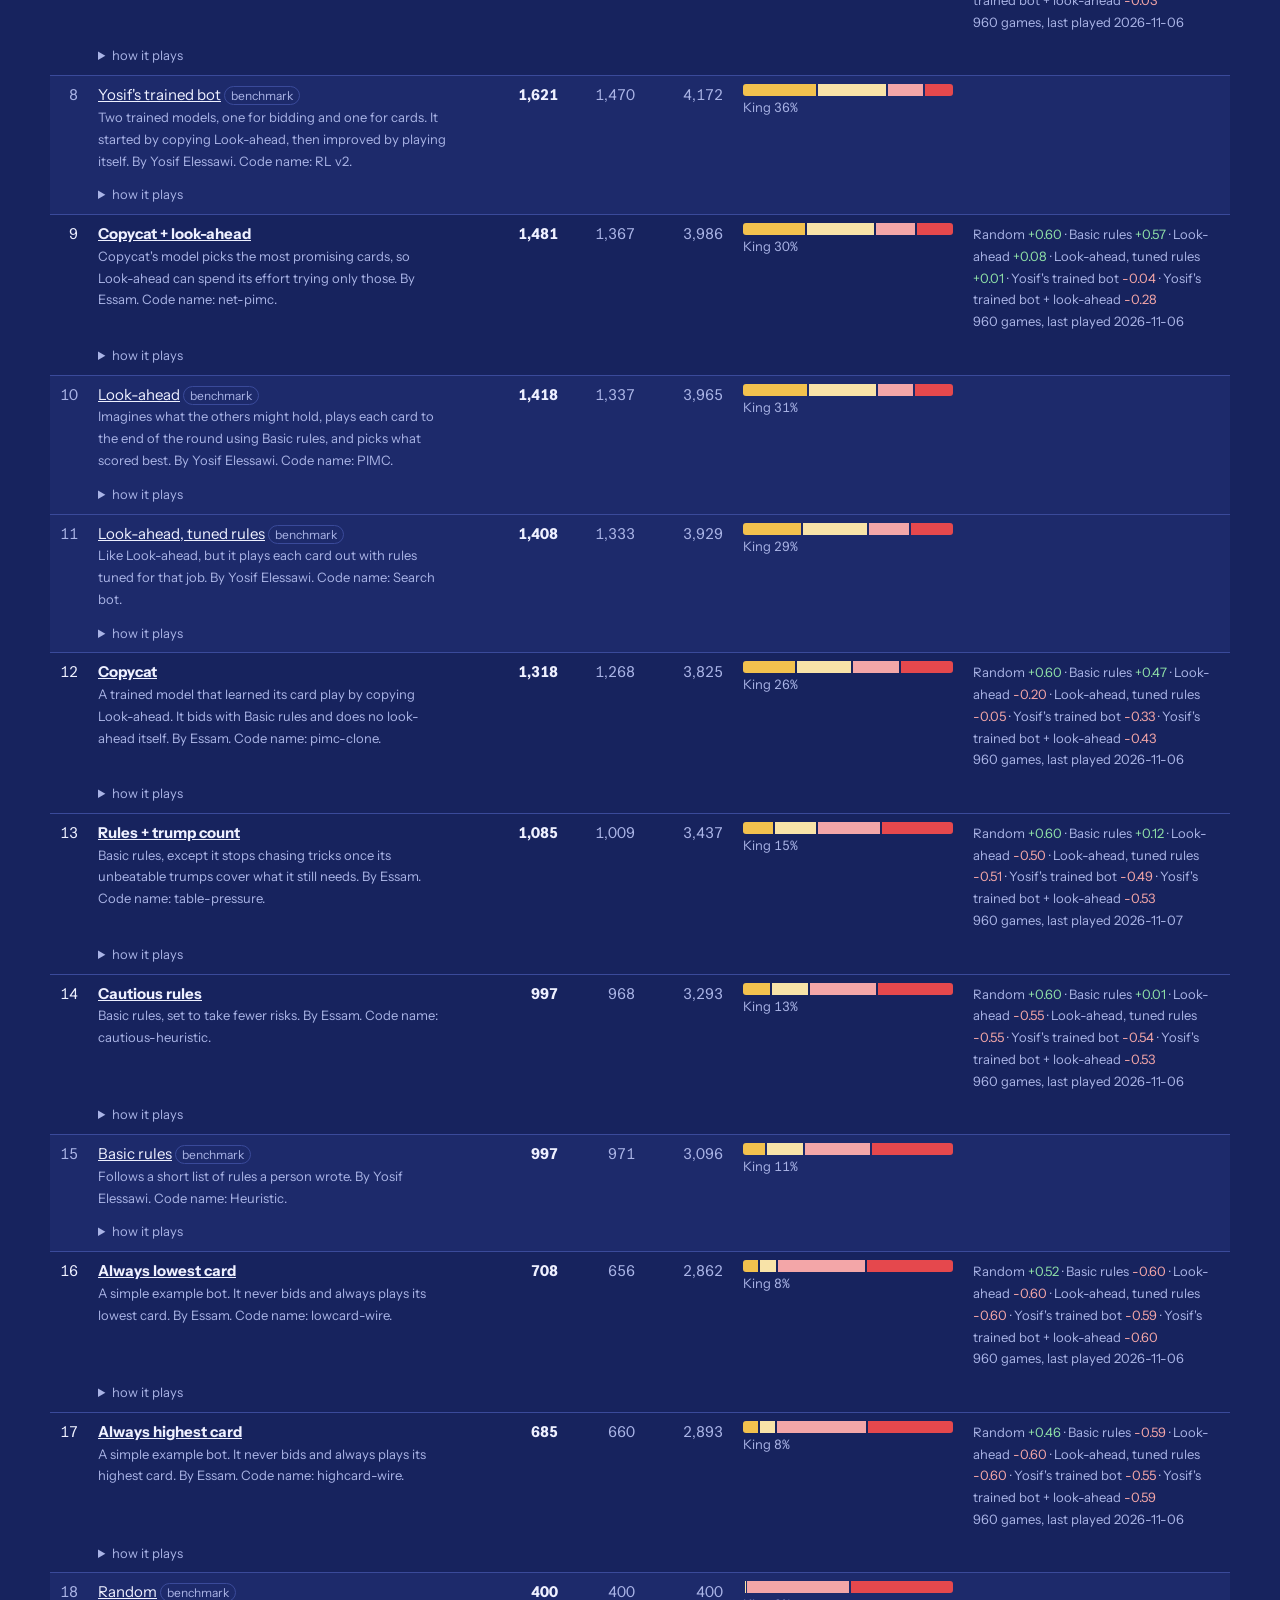
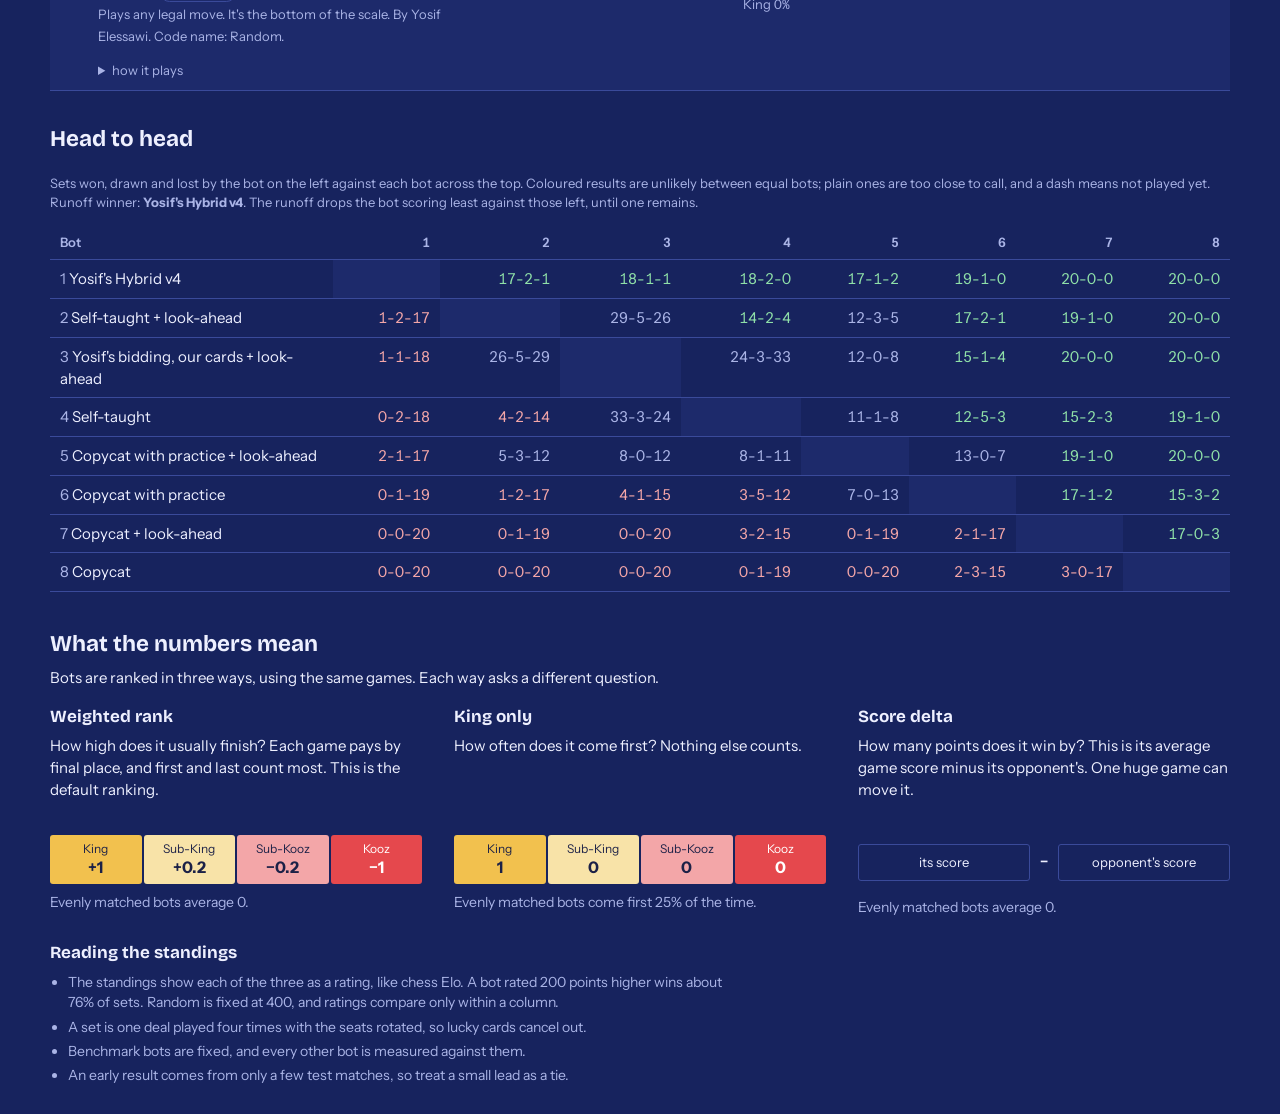
==== commit c729bb6c: "ladder: cautious-heuristic.vs.heuristic" ====
--- a/site/index.html
+++ b/site/index.html
@@ -37,7 +37,7 @@
 <body data-metric="weighted"><main>
 <h1 class="brand-title"><svg class="banner" xmlns="http://www.w3.org/2000/svg" viewBox="0 0 1280 340" width="1280" height="340" role="img" shape-rendering="crispEdges"><title>Estimation Arena</title><desc>A pixel-art king's card with a robot face, beside the words Estimation Arena. Write a bot. Get an Elo.</desc><style>.eyes{animation:blink 5s steps(1) infinite}@keyframes blink{0%,93%{opacity:1}94%,97%{opacity:0}98%{opacity:1}}.deal{animation:deal 9s steps(1) infinite}@keyframes deal{0%{transform:none}1%{transform:translateX(420px)}2%{transform:translateX(320px)}3%{transform:translateX(220px)}4%{transform:translateX(130px)}5%{transform:translateX(60px)}6%{transform:translateX(20px)}7%,100%{transform:none}}.shine{animation:shine 7s steps(46) infinite}@keyframes shine{0%{transform:translateX(0)}35%,100%{transform:translateX(1000px)}}@media(prefers-reduced-motion:reduce){*{animation:none!important}.packet{display:none}}</style><rect width="1280" height="340" fill="#17235e"/><path fill="#22307a" d="M14 14h4v4h-4zM42 14h4v4h-4zM70 14h4v4h-4zM98 14h4v4h-4zM126 14h4v4h-4zM154 14h4v4h-4zM182 14h4v4h-4zM210 14h4v4h-4zM238 14h4v4h-4zM266 14h4v4h-4zM294 14h4v4h-4zM322 14h4v4h-4zM350 14h4v4h-4zM378 14h4v4h-4zM406 14h4v4h-4zM434 14h4v4h-4zM462 14h4v4h-4zM490 14h4v4h-4zM518 14h4v4h-4zM546 14h4v4h-4zM574 14h4v4h-4zM602 14h4v4h-4zM630 14h4v4h-4zM658 14h4v4h-4zM686 14h4v4h-4zM714 14h4v4h-4zM742 14h4v4h-4zM770 14h4v4h-4zM798 14h4v4h-4zM826 14h4v4h-4zM854 14h4v4h-4zM882 14h4v4h-4zM910 14h4v4h-4zM938 14h4v4h-4zM966 14h4v4h-4zM994 14h4v4h-4zM1022 14h4v4h-4zM1050 14h4v4h-4zM1078 14h4v4h-4zM1106 14h4v4h-4zM1134 14h4v4h-4zM1162 14h4v4h-4zM1190 14h4v4h-4zM1218 14h4v4h-4zM1246 14h4v4h-4zM1274 14h4v4h-4zM28 42h4v4h-4zM56 42h4v4h-4zM84 42h4v4h-4zM112 42h4v4h-4zM140 42h4v4h-4zM168 42h4v4h-4zM196 42h4v4h-4zM224 42h4v4h-4zM252 42h4v4h-4zM280 42h4v4h-4zM308 42h4v4h-4zM336 42h4v4h-4zM364 42h4v4h-4zM392 42h4v4h-4zM420 42h4v4h-4zM448 42h4v4h-4zM476 42h4v4h-4zM504 42h4v4h-4zM532 42h4v4h-4zM560 42h4v4h-4zM588 42h4v4h-4zM616 42h4v4h-4zM644 42h4v4h-4zM672 42h4v4h-4zM700 42h4v4h-4zM728 42h4v4h-4zM756 42h4v4h-4zM784 42h4v4h-4zM812 42h4v4h-4zM840 42h4v4h-4zM868 42h4v4h-4zM896 42h4v4h-4zM924 42h4v4h-4zM952 42h4v4h-4zM980 42h4v4h-4zM1008 42h4v4h-4zM1036 42h4v4h-4zM1064 42h4v4h-4zM1092 42h4v4h-4zM1120 42h4v4h-4zM1148 42h4v4h-4zM1176 42h4v4h-4zM1204 42h4v4h-4zM1232 42h4v4h-4zM1260 42h4v4h-4zM14 70h4v4h-4zM42 70h4v4h-4zM70 70h4v4h-4zM98 70h4v4h-4zM126 70h4v4h-4zM154 70h4v4h-4zM182 70h4v4h-4zM210 70h4v4h-4zM238 70h4v4h-4zM266 70h4v4h-4zM294 70h4v4h-4zM322 70h4v4h-4zM350 70h4v4h-4zM378 70h4v4h-4zM406 70h4v4h-4zM434 70h4v4h-4zM462 70h4v4h-4zM490 70h4v4h-4zM518 70h4v4h-4zM546 70h4v4h-4zM574 70h4v4h-4zM602 70h4v4h-4zM630 70h4v4h-4zM658 70h4v4h-4zM686 70h4v4h-4zM714 70h4v4h-4zM742 70h4v4h-4zM770 70h4v4h-4zM798 70h4v4h-4zM826 70h4v4h-4zM854 70h4v4h-4zM882 70h4v4h-4zM910 70h4v4h-4zM938 70h4v4h-4zM966 70h4v4h-4zM994 70h4v4h-4zM1022 70h4v4h-4zM1050 70h4v4h-4zM1078 70h4v4h-4zM1106 70h4v4h-4zM1134 70h4v4h-4zM1162 70h4v4h-4zM1190 70h4v4h-4zM1218 70h4v4h-4zM1246 70h4v4h-4zM1274 70h4v4h-4zM28 98h4v4h-4zM56 98h4v4h-4zM84 98h4v4h-4zM112 98h4v4h-4zM140 98h4v4h-4zM168 98h4v4h-4zM196 98h4v4h-4zM224 98h4v4h-4zM252 98h4v4h-4zM280 98h4v4h-4zM308 98h4v4h-4zM336 98h4v4h-4zM364 98h4v4h-4zM392 98h4v4h-4zM420 98h4v4h-4zM448 98h4v4h-4zM476 98h4v4h-4zM504 98h4v4h-4zM532 98h4v4h-4zM560 98h4v4h-4zM588 98h4v4h-4zM616 98h4v4h-4zM644 98h4v4h-4zM672 98h4v4h-4zM700 98h4v4h-4zM728 98h4v4h-4zM756 98h4v4h-4zM784 98h4v4h-4zM812 98h4v4h-4zM840 98h4v4h-4zM868 98h4v4h-4zM896 98h4v4h-4zM924 98h4v4h-4zM952 98h4v4h-4zM980 98h4v4h-4zM1008 98h4v4h-4zM1036 98h4v4h-4zM1064 98h4v4h-4zM1092 98h4v4h-4zM1120 98h4v4h-4zM1148 98h4v4h-4zM1176 98h4v4h-4zM1204 98h4v4h-4zM1232 98h4v4h-4zM1260 98h4v4h-4zM14 126h4v4h-4zM42 126h4v4h-4zM70 126h4v4h-4zM98 126h4v4h-4zM126 126h4v4h-4zM154 126h4v4h-4zM182 126h4v4h-4zM210 126h4v4h-4zM238 126h4v4h-4zM266 126h4v4h-4zM294 126h4v4h-4zM322 126h4v4h-4zM350 126h4v4h-4zM378 126h4v4h-4zM406 126h4v4h-4zM434 126h4v4h-4zM462 126h4v4h-4zM490 126h4v4h-4zM518 126h4v4h-4zM546 126h4v4h-4zM574 126h4v4h-4zM602 126h4v4h-4zM630 126h4v4h-4zM658 126h4v4h-4zM686 126h4v4h-4zM714 126h4v4h-4zM742 126h4v4h-4zM770 126h4v4h-4zM798 126h4v4h-4zM826 126h4v4h-4zM854 126h4v4h-4zM882 126h4v4h-4zM910 126h4v4h-4zM938 126h4v4h-4zM966 126h4v4h-4zM994 126h4v4h-4zM1022 126h4v4h-4zM1050 126h4v4h-4zM1078 126h4v4h-4zM1106 126h4v4h-4zM1134 126h4v4h-4zM1162 126h4v4h-4zM1190 126h4v4h-4zM1218 126h4v4h-4zM1246 126h4v4h-4zM1274 126h4v4h-4zM28 154h4v4h-4zM56 154h4v4h-4zM84 154h4v4h-4zM112 154h4v4h-4zM140 154h4v4h-4zM168 154h4v4h-4zM196 154h4v4h-4zM224 154h4v4h-4zM252 154h4v4h-4zM280 154h4v4h-4zM308 154h4v4h-4zM336 154h4v4h-4zM364 154h4v4h-4zM392 154h4v4h-4zM420 154h4v4h-4zM448 154h4v4h-4zM476 154h4v4h-4zM504 154h4v4h-4zM532 154h4v4h-4zM560 154h4v4h-4zM588 154h4v4h-4zM616 154h4v4h-4zM644 154h4v4h-4zM672 154h4v4h-4zM700 154h4v4h-4zM728 154h4v4h-4zM756 154h4v4h-4zM784 154h4v4h-4zM812 154h4v4h-4zM840 154h4v4h-4zM868 154h4v4h-4zM896 154h4v4h-4zM924 154h4v4h-4zM952 154h4v4h-4zM980 154h4v4h-4zM1008 154h4v4h-4zM1036 154h4v4h-4zM1064 154h4v4h-4zM1092 154h4v4h-4zM1120 154h4v4h-4zM1148 154h4v4h-4zM1176 154h4v4h-4zM1204 154h4v4h-4zM1232 154h4v4h-4zM1260 154h4v4h-4zM14 182h4v4h-4zM42 182h4v4h-4zM70 182h4v4h-4zM98 182h4v4h-4zM126 182h4v4h-4zM154 182h4v4h-4zM182 182h4v4h-4zM210 182h4v4h-4zM238 182h4v4h-4zM266 182h4v4h-4zM294 182h4v4h-4zM322 182h4v4h-4zM350 182h4v4h-4zM378 182h4v4h-4zM406 182h4v4h-4zM434 182h4v4h-4zM462 182h4v4h-4zM490 182h4v4h-4zM518 182h4v4h-4zM546 182h4v4h-4zM574 182h4v4h-4zM602 182h4v4h-4zM630 182h4v4h-4zM658 182h4v4h-4zM686 182h4v4h-4zM714 182h4v4h-4zM742 182h4v4h-4zM770 182h4v4h-4zM798 182h4v4h-4zM826 182h4v4h-4zM854 182h4v4h-4zM882 182h4v4h-4zM910 182h4v4h-4zM938 182h4v4h-4zM966 182h4v4h-4zM994 182h4v4h-4zM1022 182h4v4h-4zM1050 182h4v4h-4zM1078 182h4v4h-4zM1106 182h4v4h-4zM1134 182h4v4h-4zM1162 182h4v4h-4zM1190 182h4v4h-4zM1218 182h4v4h-4zM1246 182h4v4h-4zM1274 182h4v4h-4zM28 210h4v4h-4zM56 210h4v4h-4zM84 210h4v4h-4zM112 210h4v4h-4zM140 210h4v4h-4zM168 210h4v4h-4zM196 210h4v4h-4zM224 210h4v4h-4zM252 210h4v4h-4zM280 210h4v4h-4zM308 210h4v4h-4zM336 210h4v4h-4zM364 210h4v4h-4zM392 210h4v4h-4zM420 210h4v4h-4zM448 210h4v4h-4zM476 210h4v4h-4zM504 210h4v4h-4zM532 210h4v4h-4zM560 210h4v4h-4zM588 210h4v4h-4zM616 210h4v4h-4zM644 210h4v4h-4zM672 210h4v4h-4zM700 210h4v4h-4zM728 210h4v4h-4zM756 210h4v4h-4zM784 210h4v4h-4zM812 210h4v4h-4zM840 210h4v4h-4zM868 210h4v4h-4zM896 210h4v4h-4zM924 210h4v4h-4zM952 210h4v4h-4zM980 210h4v4h-4zM1008 210h4v4h-4zM1036 210h4v4h-4zM1064 210h4v4h-4zM1092 210h4v4h-4zM1120 210h4v4h-4zM1148 210h4v4h-4zM1176 210h4v4h-4zM1204 210h4v4h-4zM1232 210h4v4h-4zM1260 210h4v4h-4zM14 238h4v4h-4zM42 238h4v4h-4zM70 238h4v4h-4zM98 238h4v4h-4zM126 238h4v4h-4zM154 238h4v4h-4zM182 238h4v4h-4zM210 238h4v4h-4zM238 238h4v4h-4zM266 238h4v4h-4zM294 238h4v4h-4zM322 238h4v4h-4zM350 238h4v4h-4zM378 238h4v4h-4zM406 238h4v4h-4zM434 238h4v4h-4zM462 238h4v4h-4zM490 238h4v4h-4zM518 238h4v4h-4zM546 238h4v4h-4zM574 238h4v4h-4zM602 238h4v4h-4zM630 238h4v4h-4zM658 238h4v4h-4zM686 238h4v4h-4zM714 238h4v4h-4zM742 238h4v4h-4zM770 238h4v4h-4zM798 238h4v4h-4zM826 238h4v4h-4zM854 238h4v4h-4zM882 238h4v4h-4zM910 238h4v4h-4zM938 238h4v4h-4zM966 238h4v4h-4zM994 238h4v4h-4zM1022 238h4v4h-4zM1050 238h4v4h-4zM1078 238h4v4h-4zM1106 238h4v4h-4zM1134 238h4v4h-4zM1162 238h4v4h-4zM1190 238h4v4h-4zM1218 238h4v4h-4zM1246 238h4v4h-4zM1274 238h4v4h-4zM28 266h4v4h-4zM56 266h4v4h-4zM84 266h4v4h-4zM112 266h4v4h-4zM140 266h4v4h-4zM168 266h4v4h-4zM196 266h4v4h-4zM224 266h4v4h-4zM252 266h4v4h-4zM280 266h4v4h-4zM308 266h4v4h-4zM336 266h4v4h-4zM364 266h4v4h-4zM392 266h4v4h-4zM420 266h4v4h-4zM448 266h4v4h-4zM476 266h4v4h-4zM504 266h4v4h-4zM532 266h4v4h-4zM560 266h4v4h-4zM588 266h4v4h-4zM616 266h4v4h-4zM644 266h4v4h-4zM672 266h4v4h-4zM700 266h4v4h-4zM728 266h4v4h-4zM756 266h4v4h-4zM784 266h4v4h-4zM812 266h4v4h-4zM840 266h4v4h-4zM868 266h4v4h-4zM896 266h4v4h-4zM924 266h4v4h-4zM952 266h4v4h-4zM980 266h4v4h-4zM1008 266h4v4h-4zM1036 266h4v4h-4zM1064 266h4v4h-4zM1092 266h4v4h-4zM1120 266h4v4h-4zM1148 266h4v4h-4zM1176 266h4v4h-4zM1204 266h4v4h-4zM1232 266h4v4h-4zM1260 266h4v4h-4zM14 294h4v4h-4zM42 294h4v4h-4zM70 294h4v4h-4zM98 294h4v4h-4zM126 294h4v4h-4zM154 294h4v4h-4zM182 294h4v4h-4zM210 294h4v4h-4zM238 294h4v4h-4zM266 294h4v4h-4zM294 294h4v4h-4zM322 294h4v4h-4zM350 294h4v4h-4zM378 294h4v4h-4zM406 294h4v4h-4zM434 294h4v4h-4zM462 294h4v4h-4zM490 294h4v4h-4zM518 294h4v4h-4zM546 294h4v4h-4zM574 294h4v4h-4zM602 294h4v4h-4zM630 294h4v4h-4zM658 294h4v4h-4zM686 294h4v4h-4zM714 294h4v4h-4zM742 294h4v4h-4zM770 294h4v4h-4zM798 294h4v4h-4zM826 294h4v4h-4zM854 294h4v4h-4zM882 294h4v4h-4zM910 294h4v4h-4zM938 294h4v4h-4zM966 294h4v4h-4zM994 294h4v4h-4zM1022 294h4v4h-4zM1050 294h4v4h-4zM1078 294h4v4h-4zM1106 294h4v4h-4zM1134 294h4v4h-4zM1162 294h4v4h-4zM1190 294h4v4h-4zM1218 294h4v4h-4zM1246 294h4v4h-4zM1274 294h4v4h-4zM28 322h4v4h-4zM56 322h4v4h-4zM84 322h4v4h-4zM112 322h4v4h-4zM140 322h4v4h-4zM168 322h4v4h-4zM196 322h4v4h-4zM224 322h4v4h-4zM252 322h4v4h-4zM280 322h4v4h-4zM308 322h4v4h-4zM336 322h4v4h-4zM364 322h4v4h-4zM392 322h4v4h-4zM420 322h4v4h-4zM448 322h4v4h-4zM476 322h4v4h-4zM504 322h4v4h-4zM532 322h4v4h-4zM560 322h4v4h-4zM588 322h4v4h-4zM616 322h4v4h-4zM644 322h4v4h-4zM672 322h4v4h-4zM700 322h4v4h-4zM728 322h4v4h-4zM756 322h4v4h-4zM784 322h4v4h-4zM812 322h4v4h-4zM840 322h4v4h-4zM868 322h4v4h-4zM896 322h4v4h-4zM924 322h4v4h-4zM952 322h4v4h-4zM980 322h4v4h-4zM1008 322h4v4h-4zM1036 322h4v4h-4zM1064 322h4v4h-4zM1092 322h4v4h-4zM1120 322h4v4h-4zM1148 322h4v4h-4zM1176 322h4v4h-4zM1204 322h4v4h-4zM1232 322h4v4h-4zM1260 322h4v4h-4z"/><rect x="8" y="8" width="1264" height="324" fill="none" stroke="#3a4a9a" stroke-width="4"/><path fill="#fbf6e9" d="M114 148h22v11h-22zM169 148h22v11h-22zM114 159h22v11h-22zM169 159h22v11h-22z"/><path fill="#f2c14e" d="M92 60h11v11h-11zM147 60h11v11h-11zM202 60h11v11h-11zM92 71h11v11h-11zM136 71h33v11h-33zM202 71h11v11h-11zM92 82h22v11h-22zM136 82h33v11h-33zM191 82h22v11h-22zM92 93h121v11h-121zM92 104h22v11h-22zM125 104h55v11h-55zM191 104h22v11h-22z"/><path fill="#a97f25" d="M92 115h121v11h-121z"/><path fill="#e5484d" d="M114 104h11v11h-11zM180 104h11v11h-11zM147 181h11v11h-11zM136 192h33v11h-33zM125 203h55v11h-55zM136 214h33v11h-33zM147 225h11v11h-11z"/><path fill="#0e1640" d="M81 126h143v11h-143zM81 137h11v11h-11zM213 137h11v11h-11zM81 148h11v11h-11zM213 148h11v11h-11zM81 159h11v11h-11zM213 159h11v11h-11zM81 170h11v11h-11zM213 170h11v11h-11zM81 181h11v11h-11zM213 181h11v11h-11zM81 192h11v11h-11zM213 192h11v11h-11zM81 203h11v11h-11zM213 203h11v11h-11zM81 214h11v11h-11zM213 214h11v11h-11zM81 225h11v11h-11zM213 225h11v11h-11zM81 236h11v11h-11zM213 236h11v11h-11zM81 247h11v11h-11zM213 247h11v11h-11zM81 258h11v11h-11zM213 258h11v11h-11zM81 269h143v11h-143z"/><path fill="#fbf6e9" d="M92 137h121v11h-121zM92 148h22v11h-22zM136 148h33v11h-33zM191 148h22v11h-22zM92 159h22v11h-22zM136 159h33v11h-33zM191 159h22v11h-22zM92 170h121v11h-121zM92 181h55v11h-55zM158 181h55v11h-55zM92 192h44v11h-44zM169 192h44v11h-44zM92 203h33v11h-33zM180 203h33v11h-33zM92 214h44v11h-44zM169 214h44v11h-44zM92 225h55v11h-55zM158 225h55v11h-55zM92 236h121v11h-121zM92 247h11v11h-11zM114 247h11v11h-11zM136 247h11v11h-11zM158 247h11v11h-11zM180 247h11v11h-11zM202 247h11v11h-11zM92 258h121v11h-121z"/><path fill="#0e1640" d="M103 247h11v11h-11zM125 247h11v11h-11zM147 247h11v11h-11zM169 247h11v11h-11zM191 247h11v11h-11z"/><path class="eyes" fill="#0e1640" d="M114 148h22v11h-22zM169 148h22v11h-22zM114 159h22v11h-22zM169 159h22v11h-22z"/><clipPath id="word"><path d="M270 58h50v10h-50zM270 68h10v10h-10zM270 78h10v10h-10zM270 88h40v10h-40zM270 98h10v10h-10zM270 108h10v10h-10zM270 118h50v10h-50zM340 58h40v10h-40zM330 68h10v10h-10zM330 78h10v10h-10zM340 88h30v10h-30zM370 98h10v10h-10zM370 108h10v10h-10zM330 118h40v10h-40zM390 58h50v10h-50zM410 68h10v10h-10zM410 78h10v10h-10zM410 88h10v10h-10zM410 98h10v10h-10zM410 108h10v10h-10zM410 118h10v10h-10zM460 58h30v10h-30zM470 68h10v10h-10zM470 78h10v10h-10zM470 88h10v10h-10zM470 98h10v10h-10zM470 108h10v10h-10zM460 118h30v10h-30zM510 58h10v10h-10zM550 58h10v10h-10zM510 68h20v10h-20zM540 68h20v10h-20zM510 78h10v10h-10zM530 78h10v10h-10zM550 78h10v10h-10zM510 88h10v10h-10zM530 88h10v10h-10zM550 88h10v10h-10zM510 98h10v10h-10zM550 98h10v10h-10zM510 108h10v10h-10zM550 108h10v10h-10zM510 118h10v10h-10zM550 118h10v10h-10zM580 58h30v10h-30zM570 68h10v10h-10zM610 68h10v10h-10zM570 78h10v10h-10zM610 78h10v10h-10zM570 88h50v10h-50zM570 98h10v10h-10zM610 98h10v10h-10zM570 108h10v10h-10zM610 108h10v10h-10zM570 118h10v10h-10zM610 118h10v10h-10zM630 58h50v10h-50zM650 68h10v10h-10zM650 78h10v10h-10zM650 88h10v10h-10zM650 98h10v10h-10zM650 108h10v10h-10zM650 118h10v10h-10zM700 58h30v10h-30zM710 68h10v10h-10zM710 78h10v10h-10zM710 88h10v10h-10zM710 98h10v10h-10zM710 108h10v10h-10zM700 118h30v10h-30zM760 58h30v10h-30zM750 68h10v10h-10zM790 68h10v10h-10zM750 78h10v10h-10zM790 78h10v10h-10zM750 88h10v10h-10zM790 88h10v10h-10zM750 98h10v10h-10zM790 98h10v10h-10zM750 108h10v10h-10zM790 108h10v10h-10zM760 118h30v10h-30zM810 58h10v10h-10zM850 58h10v10h-10zM810 68h10v10h-10zM850 68h10v10h-10zM810 78h20v10h-20zM850 78h10v10h-10zM810 88h10v10h-10zM830 88h10v10h-10zM850 88h10v10h-10zM810 98h10v10h-10zM840 98h20v10h-20zM810 108h10v10h-10zM850 108h10v10h-10zM810 118h10v10h-10zM850 118h10v10h-10zM280 148h30v10h-30zM270 158h10v10h-10zM310 158h10v10h-10zM270 168h10v10h-10zM310 168h10v10h-10zM270 178h50v10h-50zM270 188h10v10h-10zM310 188h10v10h-10zM270 198h10v10h-10zM310 198h10v10h-10zM270 208h10v10h-10zM310 208h10v10h-10zM330 148h40v10h-40zM330 158h10v10h-10zM370 158h10v10h-10zM330 168h10v10h-10zM370 168h10v10h-10zM330 178h40v10h-40zM330 188h10v10h-10zM350 188h10v10h-10zM330 198h10v10h-10zM360 198h10v10h-10zM330 208h10v10h-10zM370 208h10v10h-10zM390 148h50v10h-50zM390 158h10v10h-10zM390 168h10v10h-10zM390 178h40v10h-40zM390 188h10v10h-10zM390 198h10v10h-10zM390 208h50v10h-50zM450 148h10v10h-10zM490 148h10v10h-10zM450 158h10v10h-10zM490 158h10v10h-10zM450 168h20v10h-20zM490 168h10v10h-10zM450 178h10v10h-10zM470 178h10v10h-10zM490 178h10v10h-10zM450 188h10v10h-10zM480 188h20v10h-20zM450 198h10v10h-10zM490 198h10v10h-10zM450 208h10v10h-10zM490 208h10v10h-10zM520 148h30v10h-30zM510 158h10v10h-10zM550 158h10v10h-10zM510 168h10v10h-10zM550 168h10v10h-10zM510 178h50v10h-50zM510 188h10v10h-10zM550 188h10v10h-10zM510 198h10v10h-10zM550 198h10v10h-10zM510 208h10v10h-10zM550 208h10v10h-10z"/></clipPath><path fill="#a97f25" d="M275 63h50v10h-50zM275 73h10v10h-10zM275 83h10v10h-10zM275 93h40v10h-40zM275 103h10v10h-10zM275 113h10v10h-10zM275 123h50v10h-50zM345 63h40v10h-40zM335 73h10v10h-10zM335 83h10v10h-10zM345 93h30v10h-30zM375 103h10v10h-10zM375 113h10v10h-10zM335 123h40v10h-40zM395 63h50v10h-50zM415 73h10v10h-10zM415 83h10v10h-10zM415 93h10v10h-10zM415 103h10v10h-10zM415 113h10v10h-10zM415 123h10v10h-10zM465 63h30v10h-30zM475 73h10v10h-10zM475 83h10v10h-10zM475 93h10v10h-10zM475 103h10v10h-10zM475 113h10v10h-10zM465 123h30v10h-30zM515 63h10v10h-10zM555 63h10v10h-10zM515 73h20v10h-20zM545 73h20v10h-20zM515 83h10v10h-10zM535 83h10v10h-10zM555 83h10v10h-10zM515 93h10v10h-10zM535 93h10v10h-10zM555 93h10v10h-10zM515 103h10v10h-10zM555 103h10v10h-10zM515 113h10v10h-10zM555 113h10v10h-10zM515 123h10v10h-10zM555 123h10v10h-10zM585 63h30v10h-30zM575 73h10v10h-10zM615 73h10v10h-10zM575 83h10v10h-10zM615 83h10v10h-10zM575 93h50v10h-50zM575 103h10v10h-10zM615 103h10v10h-10zM575 113h10v10h-10zM615 113h10v10h-10zM575 123h10v10h-10zM615 123h10v10h-10zM635 63h50v10h-50zM655 73h10v10h-10zM655 83h10v10h-10zM655 93h10v10h-10zM655 103h10v10h-10zM655 113h10v10h-10zM655 123h10v10h-10zM705 63h30v10h-30zM715 73h10v10h-10zM715 83h10v10h-10zM715 93h10v10h-10zM715 103h10v10h-10zM715 113h10v10h-10zM705 123h30v10h-30zM765 63h30v10h-30zM755 73h10v10h-10zM795 73h10v10h-10zM755 83h10v10h-10zM795 83h10v10h-10zM755 93h10v10h-10zM795 93h10v10h-10zM755 103h10v10h-10zM795 103h10v10h-10zM755 113h10v10h-10zM795 113h10v10h-10zM765 123h30v10h-30zM815 63h10v10h-10zM855 63h10v10h-10zM815 73h10v10h-10zM855 73h10v10h-10zM815 83h20v10h-20zM855 83h10v10h-10zM815 93h10v10h-10zM835 93h10v10h-10zM855 93h10v10h-10zM815 103h10v10h-10zM845 103h20v10h-20zM815 113h10v10h-10zM855 113h10v10h-10zM815 123h10v10h-10zM855 123h10v10h-10zM285 153h30v10h-30zM275 163h10v10h-10zM315 163h10v10h-10zM275 173h10v10h-10zM315 173h10v10h-10zM275 183h50v10h-50zM275 193h10v10h-10zM315 193h10v10h-10zM275 203h10v10h-10zM315 203h10v10h-10zM275 213h10v10h-10zM315 213h10v10h-10zM335 153h40v10h-40zM335 163h10v10h-10zM375 163h10v10h-10zM335 173h10v10h-10zM375 173h10v10h-10zM335 183h40v10h-40zM335 193h10v10h-10zM355 193h10v10h-10zM335 203h10v10h-10zM365 203h10v10h-10zM335 213h10v10h-10zM375 213h10v10h-10zM395 153h50v10h-50zM395 163h10v10h-10zM395 173h10v10h-10zM395 183h40v10h-40zM395 193h10v10h-10zM395 203h10v10h-10zM395 213h50v10h-50zM455 153h10v10h-10zM495 153h10v10h-10zM455 163h10v10h-10zM495 163h10v10h-10zM455 173h20v10h-20zM495 173h10v10h-10zM455 183h10v10h-10zM475 183h10v10h-10zM495 183h10v10h-10zM455 193h10v10h-10zM485 193h20v10h-20zM455 203h10v10h-10zM495 203h10v10h-10zM455 213h10v10h-10zM495 213h10v10h-10zM525 153h30v10h-30zM515 163h10v10h-10zM555 163h10v10h-10zM515 173h10v10h-10zM555 173h10v10h-10zM515 183h50v10h-50zM515 193h10v10h-10zM555 193h10v10h-10zM515 203h10v10h-10zM555 203h10v10h-10zM515 213h10v10h-10zM555 213h10v10h-10z"/><path fill="#fbf6e9" d="M270 58h50v10h-50zM270 68h10v10h-10zM270 78h10v10h-10zM270 88h40v10h-40zM270 98h10v10h-10zM270 108h10v10h-10zM270 118h50v10h-50zM340 58h40v10h-40zM330 68h10v10h-10zM330 78h10v10h-10zM340 88h30v10h-30zM370 98h10v10h-10zM370 108h10v10h-10zM330 118h40v10h-40zM390 58h50v10h-50zM410 68h10v10h-10zM410 78h10v10h-10zM410 88h10v10h-10zM410 98h10v10h-10zM410 108h10v10h-10zM410 118h10v10h-10zM460 58h30v10h-30zM470 68h10v10h-10zM470 78h10v10h-10zM470 88h10v10h-10zM470 98h10v10h-10zM470 108h10v10h-10zM460 118h30v10h-30zM510 58h10v10h-10zM550 58h10v10h-10zM510 68h20v10h-20zM540 68h20v10h-20zM510 78h10v10h-10zM530 78h10v10h-10zM550 78h10v10h-10zM510 88h10v10h-10zM530 88h10v10h-10zM550 88h10v10h-10zM510 98h10v10h-10zM550 98h10v10h-10zM510 108h10v10h-10zM550 108h10v10h-10zM510 118h10v10h-10zM550 118h10v10h-10zM580 58h30v10h-30zM570 68h10v10h-10zM610 68h10v10h-10zM570 78h10v10h-10zM610 78h10v10h-10zM570 88h50v10h-50zM570 98h10v10h-10zM610 98h10v10h-10zM570 108h10v10h-10zM610 108h10v10h-10zM570 118h10v10h-10zM610 118h10v10h-10zM630 58h50v10h-50zM650 68h10v10h-10zM650 78h10v10h-10zM650 88h10v10h-10zM650 98h10v10h-10zM650 108h10v10h-10zM650 118h10v10h-10zM700 58h30v10h-30zM710 68h10v10h-10zM710 78h10v10h-10zM710 88h10v10h-10zM710 98h10v10h-10zM710 108h10v10h-10zM700 118h30v10h-30zM760 58h30v10h-30zM750 68h10v10h-10zM790 68h10v10h-10zM750 78h10v10h-10zM790 78h10v10h-10zM750 88h10v10h-10zM790 88h10v10h-10zM750 98h10v10h-10zM790 98h10v10h-10zM750 108h10v10h-10zM790 108h10v10h-10zM760 118h30v10h-30zM810 58h10v10h-10zM850 58h10v10h-10zM810 68h10v10h-10zM850 68h10v10h-10zM810 78h20v10h-20zM850 78h10v10h-10zM810 88h10v10h-10zM830 88h10v10h-10zM850 88h10v10h-10zM810 98h10v10h-10zM840 98h20v10h-20zM810 108h10v10h-10zM850 108h10v10h-10zM810 118h10v10h-10zM850 118h10v10h-10z"/><path fill="#f2c14e" d="M280 148h30v10h-30zM270 158h10v10h-10zM310 158h10v10h-10zM270 168h10v10h-10zM310 168h10v10h-10zM270 178h50v10h-50zM270 188h10v10h-10zM310 188h10v10h-10zM270 198h10v10h-10zM310 198h10v10h-10zM270 208h10v10h-10zM310 208h10v10h-10zM330 148h40v10h-40zM330 158h10v10h-10zM370 158h10v10h-10zM330 168h10v10h-10zM370 168h10v10h-10zM330 178h40v10h-40zM330 188h10v10h-10zM350 188h10v10h-10zM330 198h10v10h-10zM360 198h10v10h-10zM330 208h10v10h-10zM370 208h10v10h-10zM390 148h50v10h-50zM390 158h10v10h-10zM390 168h10v10h-10zM390 178h40v10h-40zM390 188h10v10h-10zM390 198h10v10h-10zM390 208h50v10h-50zM450 148h10v10h-10zM490 148h10v10h-10zM450 158h10v10h-10zM490 158h10v10h-10zM450 168h20v10h-20zM490 168h10v10h-10zM450 178h10v10h-10zM470 178h10v10h-10zM490 178h10v10h-10zM450 188h10v10h-10zM480 188h20v10h-20zM450 198h10v10h-10zM490 198h10v10h-10zM450 208h10v10h-10zM490 208h10v10h-10zM520 148h30v10h-30zM510 158h10v10h-10zM550 158h10v10h-10zM510 168h10v10h-10zM550 168h10v10h-10zM510 178h50v10h-50zM510 188h10v10h-10zM550 188h10v10h-10zM510 198h10v10h-10zM550 198h10v10h-10zM510 208h10v10h-10zM550 208h10v10h-10z"/><g clip-path="url(#word)"><rect class="shine" x="150" y="40" width="60" height="200" fill="#fff" opacity=".75"/></g><path fill="#aab4e6" d="M270 254h4v4h-4zM286 254h4v4h-4zM270 258h4v4h-4zM286 258h4v4h-4zM270 262h4v4h-4zM286 262h4v4h-4zM270 266h4v4h-4zM278 266h4v4h-4zM286 266h4v4h-4zM270 270h4v4h-4zM278 270h4v4h-4zM286 270h4v4h-4zM270 274h4v4h-4zM278 274h4v4h-4zM286 274h4v4h-4zM274 278h4v4h-4zM282 278h4v4h-4zM294 262h4v4h-4zM302 262h8v4h-8zM294 266h8v4h-8zM310 266h4v4h-4zM294 270h4v4h-4zM294 274h4v4h-4zM294 278h4v4h-4zM326 254h4v4h-4zM322 262h8v4h-8zM326 266h4v4h-4zM326 270h4v4h-4zM326 274h4v4h-4zM322 278h12v4h-12zM346 254h4v4h-4zM346 258h4v4h-4zM342 262h12v4h-12zM346 266h4v4h-4zM346 270h4v4h-4zM346 274h4v4h-4zM358 274h4v4h-4zM350 278h8v4h-8zM370 262h12v4h-12zM366 266h4v4h-4zM382 266h4v4h-4zM366 270h20v4h-20zM366 274h4v4h-4zM370 278h12v4h-12zM418 262h12v4h-12zM430 266h4v4h-4zM418 270h16v4h-16zM414 274h4v4h-4zM430 274h4v4h-4zM418 278h16v4h-16zM462 254h4v4h-4zM462 258h4v4h-4zM462 262h4v4h-4zM470 262h8v4h-8zM462 266h8v4h-8zM478 266h4v4h-4zM462 270h4v4h-4zM478 270h4v4h-4zM462 274h4v4h-4zM478 274h4v4h-4zM462 278h16v4h-16zM490 262h12v4h-12zM486 266h4v4h-4zM502 266h4v4h-4zM486 270h4v4h-4zM502 270h4v4h-4zM486 274h4v4h-4zM502 274h4v4h-4zM490 278h12v4h-12zM514 254h4v4h-4zM514 258h4v4h-4zM510 262h12v4h-12zM514 266h4v4h-4zM514 270h4v4h-4zM514 274h4v4h-4zM526 274h4v4h-4zM518 278h8v4h-8zM538 274h8v4h-8zM538 278h8v4h-8zM586 254h12v4h-12zM582 258h4v4h-4zM598 258h4v4h-4zM582 262h4v4h-4zM582 266h4v4h-4zM590 266h12v4h-12zM582 270h4v4h-4zM598 270h4v4h-4zM582 274h4v4h-4zM598 274h4v4h-4zM586 278h16v4h-16zM610 262h12v4h-12zM606 266h4v4h-4zM622 266h4v4h-4zM606 270h20v4h-20zM606 274h4v4h-4zM610 278h12v4h-12zM634 254h4v4h-4zM634 258h4v4h-4zM630 262h12v4h-12zM634 266h4v4h-4zM634 270h4v4h-4zM634 274h4v4h-4zM646 274h4v4h-4zM638 278h8v4h-8zM682 262h12v4h-12zM694 266h4v4h-4zM682 270h16v4h-16zM678 274h4v4h-4zM694 274h4v4h-4zM682 278h16v4h-16zM702 262h4v4h-4zM710 262h8v4h-8zM702 266h8v4h-8zM718 266h4v4h-4zM702 270h4v4h-4zM718 270h4v4h-4zM702 274h4v4h-4zM718 274h4v4h-4zM702 278h4v4h-4zM718 278h4v4h-4zM750 254h20v4h-20zM750 258h4v4h-4zM750 262h4v4h-4zM750 266h16v4h-16zM750 270h4v4h-4zM750 274h4v4h-4zM750 278h20v4h-20zM778 254h8v4h-8zM782 258h4v4h-4zM782 262h4v4h-4zM782 266h4v4h-4zM782 270h4v4h-4zM782 274h4v4h-4zM778 278h12v4h-12zM802 262h12v4h-12zM798 266h4v4h-4zM814 266h4v4h-4zM798 270h4v4h-4zM814 270h4v4h-4zM798 274h4v4h-4zM814 274h4v4h-4zM802 278h12v4h-12zM826 274h8v4h-8zM826 278h8v4h-8z"/><g class="deal" style="animation-delay:0s"><rect x="880" y="170" width="78" height="102" fill="#0e1640"/><rect x="886" y="176" width="66" height="90" fill="#fbf6e9"/><path fill="#0e1640" d="M910 200h18v6h-18zM910 206h18v6h-18zM898 212h12v6h-12zM916 212h6v6h-6zM928 212h12v6h-12zM898 218h42v6h-42zM898 224h12v6h-12zM916 224h6v6h-6zM928 224h12v6h-12zM916 230h6v6h-6zM910 236h18v6h-18z"/></g><g class="deal" style="animation-delay:0.25s"><rect x="968" y="170" width="78" height="102" fill="#0e1640"/><rect x="974" y="176" width="66" height="90" fill="#fbf6e9"/><path fill="#e5484d" d="M1004 200h6v6h-6zM998 206h18v6h-18zM992 212h30v6h-30zM986 218h42v6h-42zM992 224h30v6h-30zM998 230h18v6h-18zM1004 236h6v6h-6z"/></g><g class="deal" style="animation-delay:0.5s"><rect x="1056" y="170" width="78" height="102" fill="#0e1640"/><rect x="1062" y="176" width="66" height="90" fill="#fbf6e9"/><path fill="#e5484d" d="M1080 200h12v6h-12zM1098 200h12v6h-12zM1074 206h42v6h-42zM1074 212h42v6h-42zM1080 218h30v6h-30zM1086 224h18v6h-18zM1092 230h6v6h-6z"/></g><g class="deal" style="animation-delay:0.75s"><rect x="1144" y="170" width="78" height="102" fill="#0e1640"/><rect x="1150" y="176" width="66" height="90" fill="#fbf6e9"/><path fill="#0e1640" d="M1180 200h6v6h-6zM1174 206h18v6h-18zM1168 212h30v6h-30zM1162 218h42v6h-42zM1162 224h12v6h-12zM1180 224h6v6h-6zM1192 224h12v6h-12zM1180 230h6v6h-6zM1174 236h18v6h-18z"/></g></svg>
 </h1>
-<p class="sub">18 bots ranked three ways from the same games, including 6 fixed benchmarks. Updated 2026-11-07 20:50 UTC.</p>
+<p class="sub">18 bots ranked three ways from the same games, including 6 fixed benchmarks. Updated 2026-11-07 20:51 UTC.</p>
 <div class="metrics" role="group" aria-label="Rank by"><button type="button" data-rank="weighted" aria-pressed=true>Weighted rank</button><button type="button" data-rank="king" aria-pressed=false>King only</button><button type="button" data-rank="delta" aria-pressed=false>Score delta</button></div>
 <p class="desc"><span class="key p0"></span>King +1<span class="key p1"></span>Sub-King +0.2<span class="key p2"></span>Sub-Kooz −0.2<span class="key p3"></span>Kooz −1</p>
 <p class="desc"><a href="games/">Games</a> · <a href="#guide">What the numbers mean</a> · <a href="diagrams/how-it-works.html">How it works</a> · <a href="https://github.com/essamgouda97/estimation-arena">Code on GitHub</a></p>
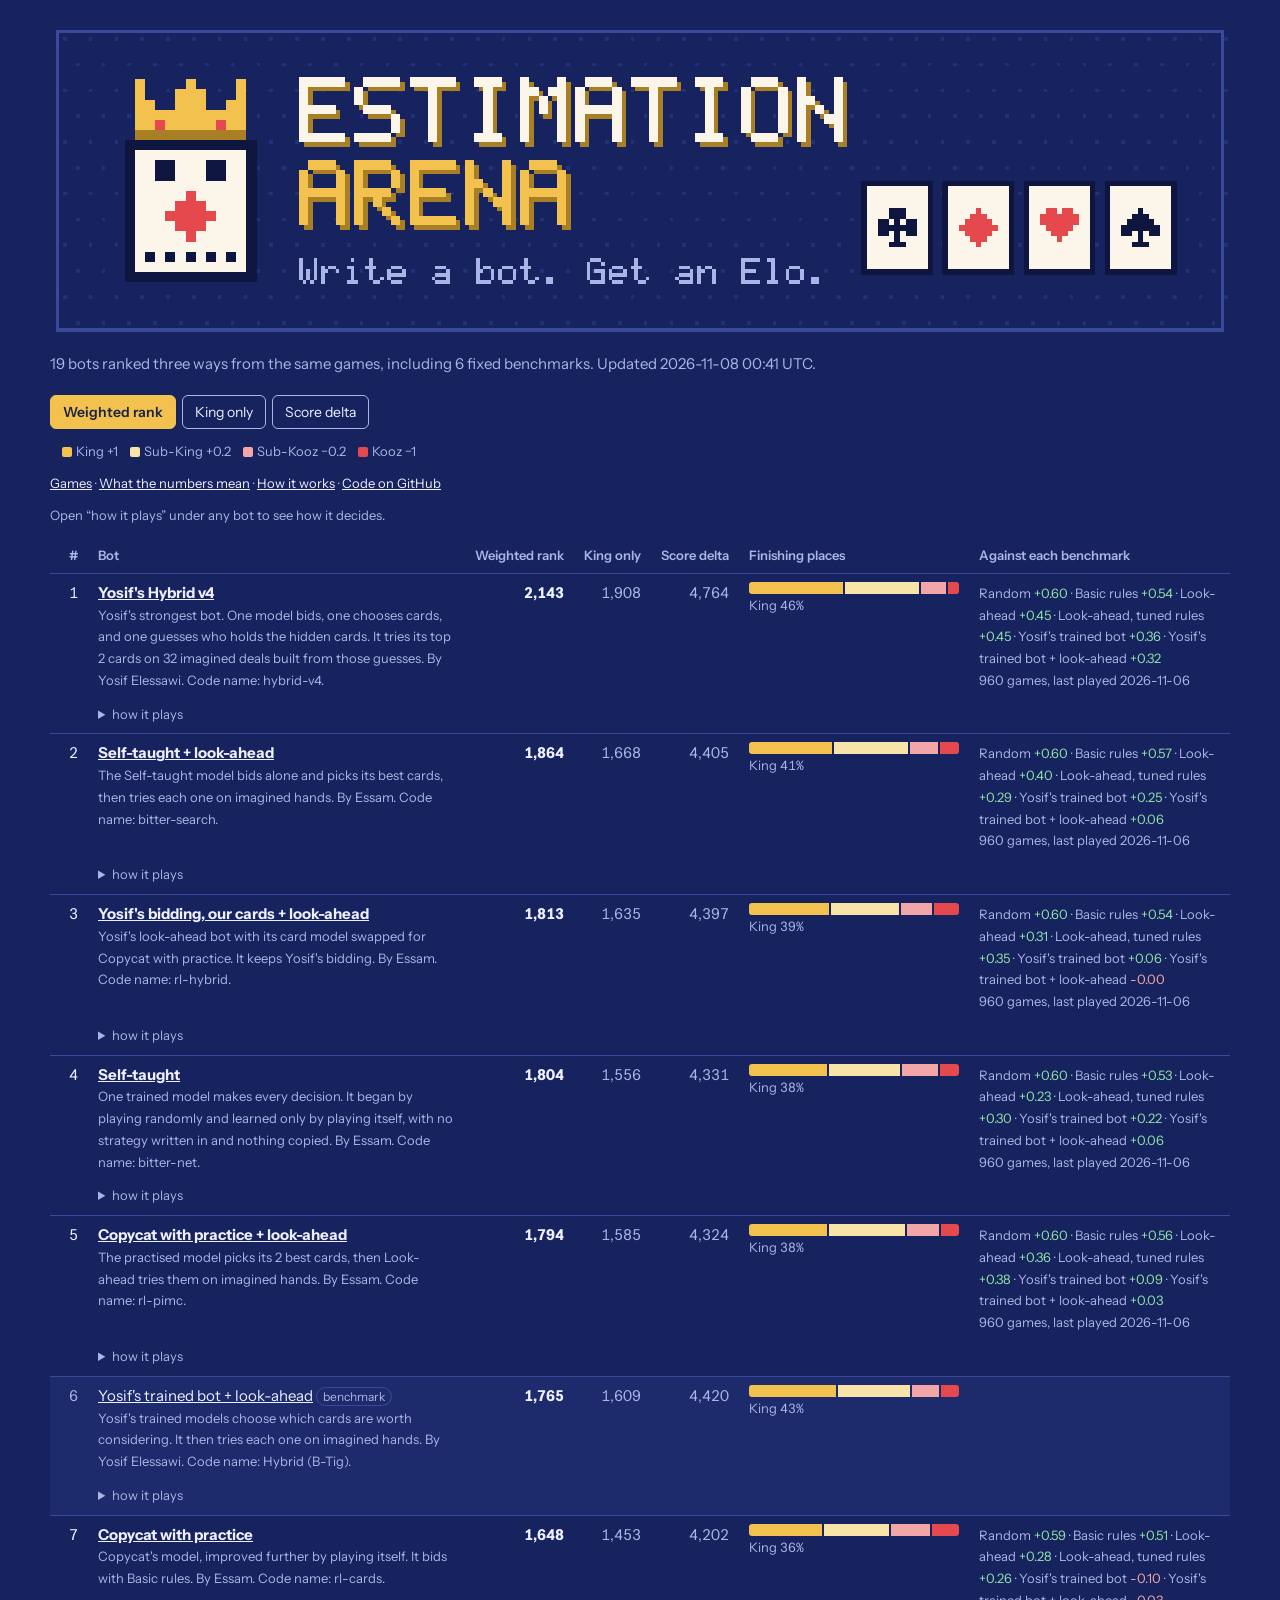
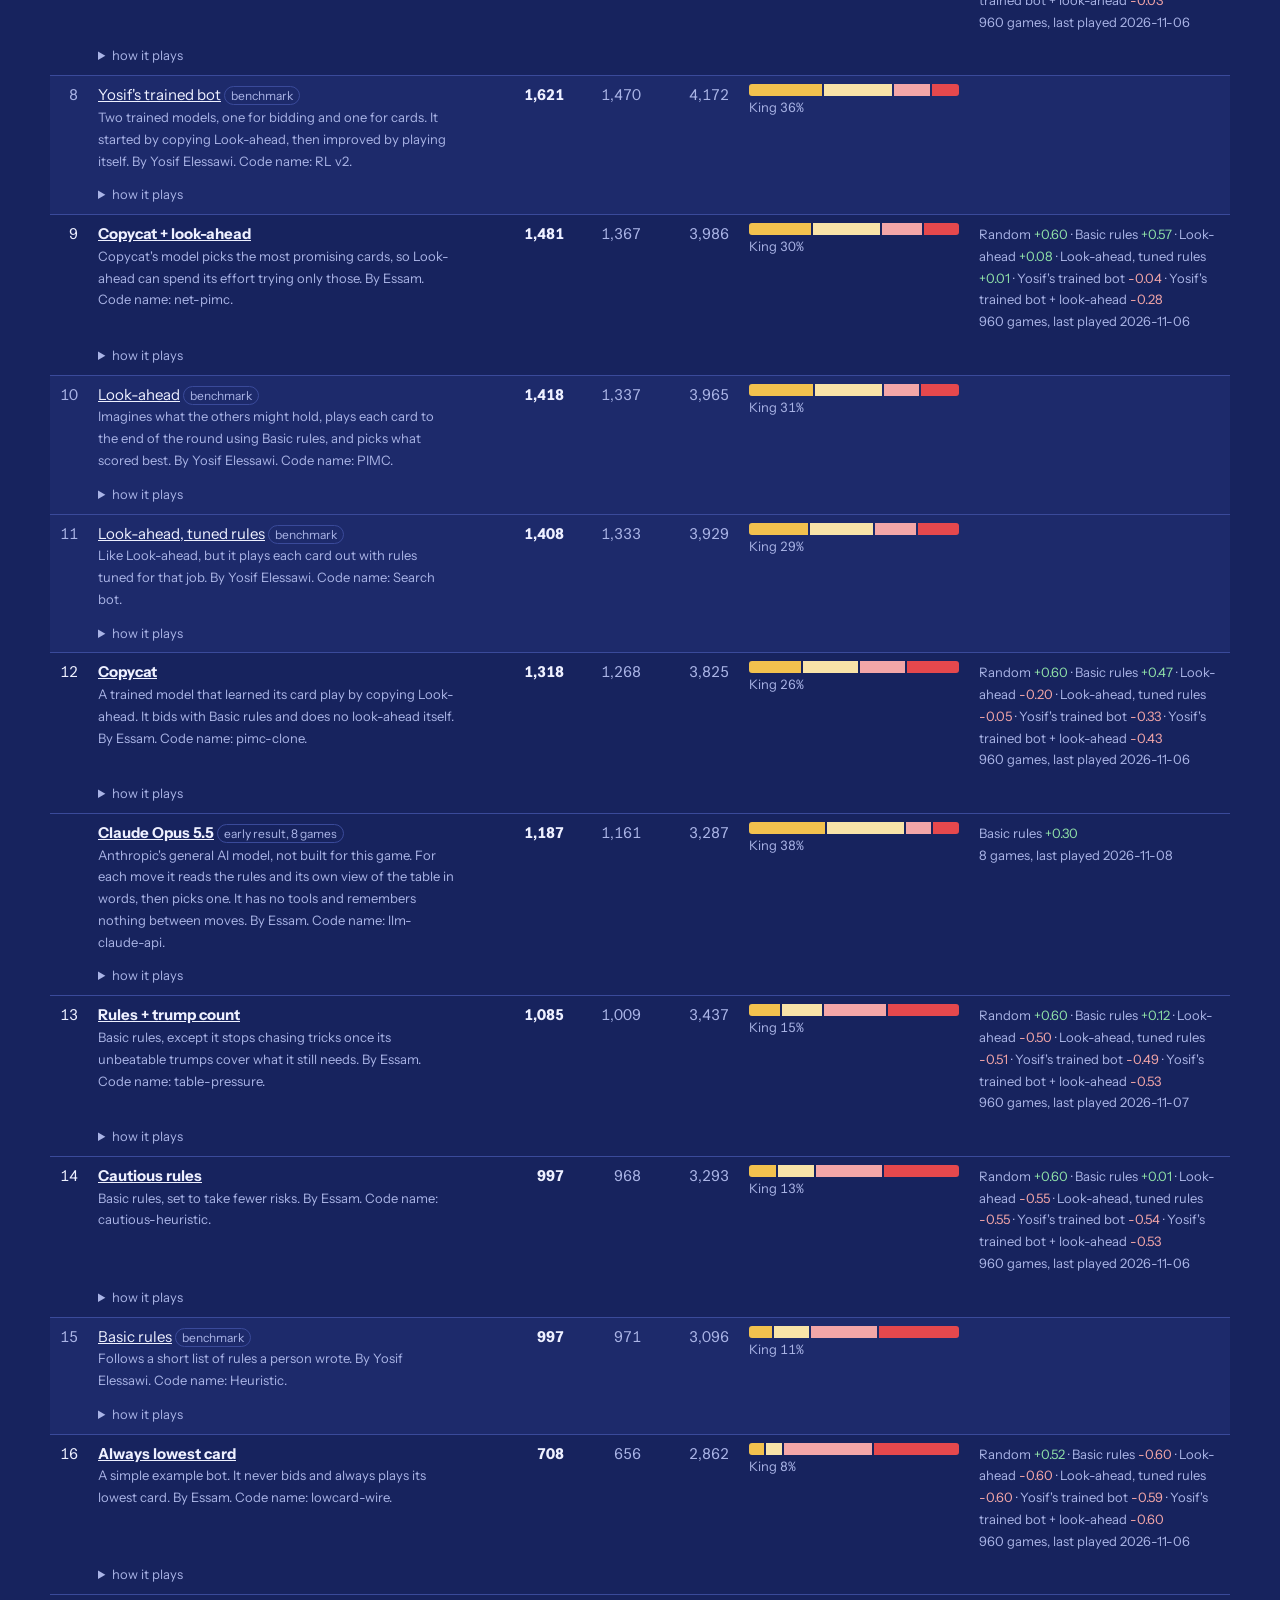
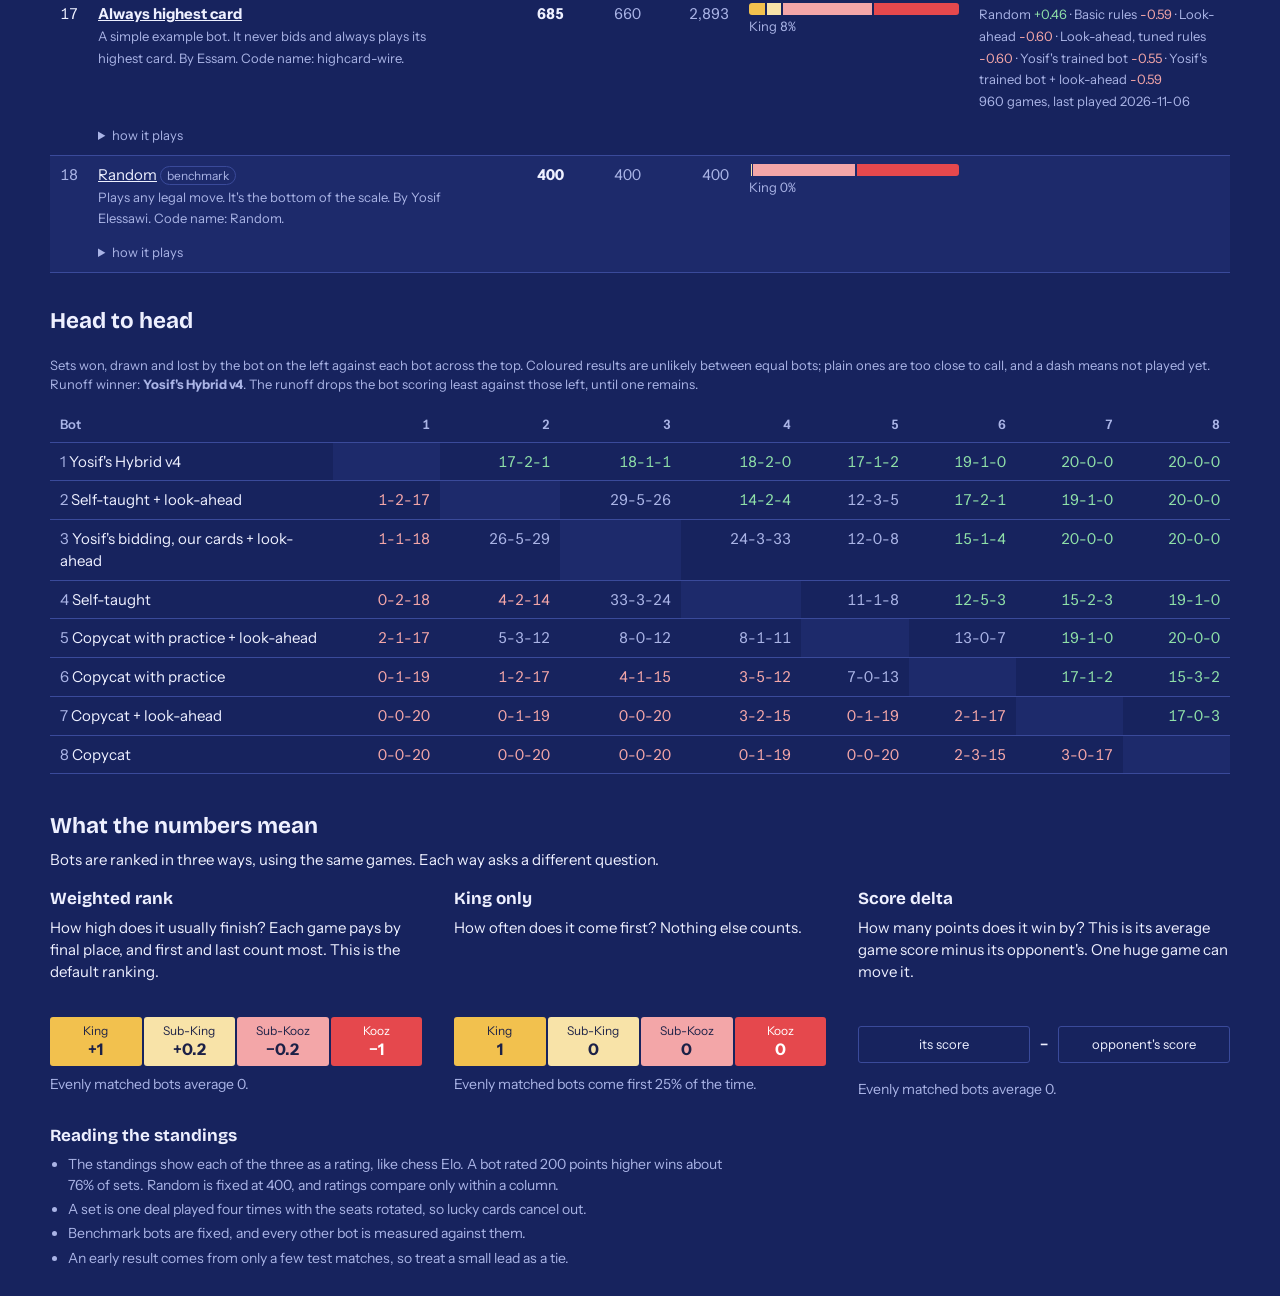
==== commit 5b477eb8: "Show Claude Opus 5.5 as an early result, with one watchable game (#40) Opus played one duplicate set" ====
--- a/site/index.html
+++ b/site/index.html
@@ -37,7 +37,7 @@
 <body data-metric="weighted"><main>
 <h1 class="brand-title"><svg class="banner" xmlns="http://www.w3.org/2000/svg" viewBox="0 0 1280 340" width="1280" height="340" role="img" shape-rendering="crispEdges"><title>Estimation Arena</title><desc>A pixel-art king's card with a robot face, beside the words Estimation Arena. Write a bot. Get an Elo.</desc><style>.eyes{animation:blink 5s steps(1) infinite}@keyframes blink{0%,93%{opacity:1}94%,97%{opacity:0}98%{opacity:1}}.deal{animation:deal 9s steps(1) infinite}@keyframes deal{0%{transform:none}1%{transform:translateX(420px)}2%{transform:translateX(320px)}3%{transform:translateX(220px)}4%{transform:translateX(130px)}5%{transform:translateX(60px)}6%{transform:translateX(20px)}7%,100%{transform:none}}.shine{animation:shine 7s steps(46) infinite}@keyframes shine{0%{transform:translateX(0)}35%,100%{transform:translateX(1000px)}}@media(prefers-reduced-motion:reduce){*{animation:none!important}.packet{display:none}}</style><rect width="1280" height="340" fill="#17235e"/><path fill="#22307a" d="M14 14h4v4h-4zM42 14h4v4h-4zM70 14h4v4h-4zM98 14h4v4h-4zM126 14h4v4h-4zM154 14h4v4h-4zM182 14h4v4h-4zM210 14h4v4h-4zM238 14h4v4h-4zM266 14h4v4h-4zM294 14h4v4h-4zM322 14h4v4h-4zM350 14h4v4h-4zM378 14h4v4h-4zM406 14h4v4h-4zM434 14h4v4h-4zM462 14h4v4h-4zM490 14h4v4h-4zM518 14h4v4h-4zM546 14h4v4h-4zM574 14h4v4h-4zM602 14h4v4h-4zM630 14h4v4h-4zM658 14h4v4h-4zM686 14h4v4h-4zM714 14h4v4h-4zM742 14h4v4h-4zM770 14h4v4h-4zM798 14h4v4h-4zM826 14h4v4h-4zM854 14h4v4h-4zM882 14h4v4h-4zM910 14h4v4h-4zM938 14h4v4h-4zM966 14h4v4h-4zM994 14h4v4h-4zM1022 14h4v4h-4zM1050 14h4v4h-4zM1078 14h4v4h-4zM1106 14h4v4h-4zM1134 14h4v4h-4zM1162 14h4v4h-4zM1190 14h4v4h-4zM1218 14h4v4h-4zM1246 14h4v4h-4zM1274 14h4v4h-4zM28 42h4v4h-4zM56 42h4v4h-4zM84 42h4v4h-4zM112 42h4v4h-4zM140 42h4v4h-4zM168 42h4v4h-4zM196 42h4v4h-4zM224 42h4v4h-4zM252 42h4v4h-4zM280 42h4v4h-4zM308 42h4v4h-4zM336 42h4v4h-4zM364 42h4v4h-4zM392 42h4v4h-4zM420 42h4v4h-4zM448 42h4v4h-4zM476 42h4v4h-4zM504 42h4v4h-4zM532 42h4v4h-4zM560 42h4v4h-4zM588 42h4v4h-4zM616 42h4v4h-4zM644 42h4v4h-4zM672 42h4v4h-4zM700 42h4v4h-4zM728 42h4v4h-4zM756 42h4v4h-4zM784 42h4v4h-4zM812 42h4v4h-4zM840 42h4v4h-4zM868 42h4v4h-4zM896 42h4v4h-4zM924 42h4v4h-4zM952 42h4v4h-4zM980 42h4v4h-4zM1008 42h4v4h-4zM1036 42h4v4h-4zM1064 42h4v4h-4zM1092 42h4v4h-4zM1120 42h4v4h-4zM1148 42h4v4h-4zM1176 42h4v4h-4zM1204 42h4v4h-4zM1232 42h4v4h-4zM1260 42h4v4h-4zM14 70h4v4h-4zM42 70h4v4h-4zM70 70h4v4h-4zM98 70h4v4h-4zM126 70h4v4h-4zM154 70h4v4h-4zM182 70h4v4h-4zM210 70h4v4h-4zM238 70h4v4h-4zM266 70h4v4h-4zM294 70h4v4h-4zM322 70h4v4h-4zM350 70h4v4h-4zM378 70h4v4h-4zM406 70h4v4h-4zM434 70h4v4h-4zM462 70h4v4h-4zM490 70h4v4h-4zM518 70h4v4h-4zM546 70h4v4h-4zM574 70h4v4h-4zM602 70h4v4h-4zM630 70h4v4h-4zM658 70h4v4h-4zM686 70h4v4h-4zM714 70h4v4h-4zM742 70h4v4h-4zM770 70h4v4h-4zM798 70h4v4h-4zM826 70h4v4h-4zM854 70h4v4h-4zM882 70h4v4h-4zM910 70h4v4h-4zM938 70h4v4h-4zM966 70h4v4h-4zM994 70h4v4h-4zM1022 70h4v4h-4zM1050 70h4v4h-4zM1078 70h4v4h-4zM1106 70h4v4h-4zM1134 70h4v4h-4zM1162 70h4v4h-4zM1190 70h4v4h-4zM1218 70h4v4h-4zM1246 70h4v4h-4zM1274 70h4v4h-4zM28 98h4v4h-4zM56 98h4v4h-4zM84 98h4v4h-4zM112 98h4v4h-4zM140 98h4v4h-4zM168 98h4v4h-4zM196 98h4v4h-4zM224 98h4v4h-4zM252 98h4v4h-4zM280 98h4v4h-4zM308 98h4v4h-4zM336 98h4v4h-4zM364 98h4v4h-4zM392 98h4v4h-4zM420 98h4v4h-4zM448 98h4v4h-4zM476 98h4v4h-4zM504 98h4v4h-4zM532 98h4v4h-4zM560 98h4v4h-4zM588 98h4v4h-4zM616 98h4v4h-4zM644 98h4v4h-4zM672 98h4v4h-4zM700 98h4v4h-4zM728 98h4v4h-4zM756 98h4v4h-4zM784 98h4v4h-4zM812 98h4v4h-4zM840 98h4v4h-4zM868 98h4v4h-4zM896 98h4v4h-4zM924 98h4v4h-4zM952 98h4v4h-4zM980 98h4v4h-4zM1008 98h4v4h-4zM1036 98h4v4h-4zM1064 98h4v4h-4zM1092 98h4v4h-4zM1120 98h4v4h-4zM1148 98h4v4h-4zM1176 98h4v4h-4zM1204 98h4v4h-4zM1232 98h4v4h-4zM1260 98h4v4h-4zM14 126h4v4h-4zM42 126h4v4h-4zM70 126h4v4h-4zM98 126h4v4h-4zM126 126h4v4h-4zM154 126h4v4h-4zM182 126h4v4h-4zM210 126h4v4h-4zM238 126h4v4h-4zM266 126h4v4h-4zM294 126h4v4h-4zM322 126h4v4h-4zM350 126h4v4h-4zM378 126h4v4h-4zM406 126h4v4h-4zM434 126h4v4h-4zM462 126h4v4h-4zM490 126h4v4h-4zM518 126h4v4h-4zM546 126h4v4h-4zM574 126h4v4h-4zM602 126h4v4h-4zM630 126h4v4h-4zM658 126h4v4h-4zM686 126h4v4h-4zM714 126h4v4h-4zM742 126h4v4h-4zM770 126h4v4h-4zM798 126h4v4h-4zM826 126h4v4h-4zM854 126h4v4h-4zM882 126h4v4h-4zM910 126h4v4h-4zM938 126h4v4h-4zM966 126h4v4h-4zM994 126h4v4h-4zM1022 126h4v4h-4zM1050 126h4v4h-4zM1078 126h4v4h-4zM1106 126h4v4h-4zM1134 126h4v4h-4zM1162 126h4v4h-4zM1190 126h4v4h-4zM1218 126h4v4h-4zM1246 126h4v4h-4zM1274 126h4v4h-4zM28 154h4v4h-4zM56 154h4v4h-4zM84 154h4v4h-4zM112 154h4v4h-4zM140 154h4v4h-4zM168 154h4v4h-4zM196 154h4v4h-4zM224 154h4v4h-4zM252 154h4v4h-4zM280 154h4v4h-4zM308 154h4v4h-4zM336 154h4v4h-4zM364 154h4v4h-4zM392 154h4v4h-4zM420 154h4v4h-4zM448 154h4v4h-4zM476 154h4v4h-4zM504 154h4v4h-4zM532 154h4v4h-4zM560 154h4v4h-4zM588 154h4v4h-4zM616 154h4v4h-4zM644 154h4v4h-4zM672 154h4v4h-4zM700 154h4v4h-4zM728 154h4v4h-4zM756 154h4v4h-4zM784 154h4v4h-4zM812 154h4v4h-4zM840 154h4v4h-4zM868 154h4v4h-4zM896 154h4v4h-4zM924 154h4v4h-4zM952 154h4v4h-4zM980 154h4v4h-4zM1008 154h4v4h-4zM1036 154h4v4h-4zM1064 154h4v4h-4zM1092 154h4v4h-4zM1120 154h4v4h-4zM1148 154h4v4h-4zM1176 154h4v4h-4zM1204 154h4v4h-4zM1232 154h4v4h-4zM1260 154h4v4h-4zM14 182h4v4h-4zM42 182h4v4h-4zM70 182h4v4h-4zM98 182h4v4h-4zM126 182h4v4h-4zM154 182h4v4h-4zM182 182h4v4h-4zM210 182h4v4h-4zM238 182h4v4h-4zM266 182h4v4h-4zM294 182h4v4h-4zM322 182h4v4h-4zM350 182h4v4h-4zM378 182h4v4h-4zM406 182h4v4h-4zM434 182h4v4h-4zM462 182h4v4h-4zM490 182h4v4h-4zM518 182h4v4h-4zM546 182h4v4h-4zM574 182h4v4h-4zM602 182h4v4h-4zM630 182h4v4h-4zM658 182h4v4h-4zM686 182h4v4h-4zM714 182h4v4h-4zM742 182h4v4h-4zM770 182h4v4h-4zM798 182h4v4h-4zM826 182h4v4h-4zM854 182h4v4h-4zM882 182h4v4h-4zM910 182h4v4h-4zM938 182h4v4h-4zM966 182h4v4h-4zM994 182h4v4h-4zM1022 182h4v4h-4zM1050 182h4v4h-4zM1078 182h4v4h-4zM1106 182h4v4h-4zM1134 182h4v4h-4zM1162 182h4v4h-4zM1190 182h4v4h-4zM1218 182h4v4h-4zM1246 182h4v4h-4zM1274 182h4v4h-4zM28 210h4v4h-4zM56 210h4v4h-4zM84 210h4v4h-4zM112 210h4v4h-4zM140 210h4v4h-4zM168 210h4v4h-4zM196 210h4v4h-4zM224 210h4v4h-4zM252 210h4v4h-4zM280 210h4v4h-4zM308 210h4v4h-4zM336 210h4v4h-4zM364 210h4v4h-4zM392 210h4v4h-4zM420 210h4v4h-4zM448 210h4v4h-4zM476 210h4v4h-4zM504 210h4v4h-4zM532 210h4v4h-4zM560 210h4v4h-4zM588 210h4v4h-4zM616 210h4v4h-4zM644 210h4v4h-4zM672 210h4v4h-4zM700 210h4v4h-4zM728 210h4v4h-4zM756 210h4v4h-4zM784 210h4v4h-4zM812 210h4v4h-4zM840 210h4v4h-4zM868 210h4v4h-4zM896 210h4v4h-4zM924 210h4v4h-4zM952 210h4v4h-4zM980 210h4v4h-4zM1008 210h4v4h-4zM1036 210h4v4h-4zM1064 210h4v4h-4zM1092 210h4v4h-4zM1120 210h4v4h-4zM1148 210h4v4h-4zM1176 210h4v4h-4zM1204 210h4v4h-4zM1232 210h4v4h-4zM1260 210h4v4h-4zM14 238h4v4h-4zM42 238h4v4h-4zM70 238h4v4h-4zM98 238h4v4h-4zM126 238h4v4h-4zM154 238h4v4h-4zM182 238h4v4h-4zM210 238h4v4h-4zM238 238h4v4h-4zM266 238h4v4h-4zM294 238h4v4h-4zM322 238h4v4h-4zM350 238h4v4h-4zM378 238h4v4h-4zM406 238h4v4h-4zM434 238h4v4h-4zM462 238h4v4h-4zM490 238h4v4h-4zM518 238h4v4h-4zM546 238h4v4h-4zM574 238h4v4h-4zM602 238h4v4h-4zM630 238h4v4h-4zM658 238h4v4h-4zM686 238h4v4h-4zM714 238h4v4h-4zM742 238h4v4h-4zM770 238h4v4h-4zM798 238h4v4h-4zM826 238h4v4h-4zM854 238h4v4h-4zM882 238h4v4h-4zM910 238h4v4h-4zM938 238h4v4h-4zM966 238h4v4h-4zM994 238h4v4h-4zM1022 238h4v4h-4zM1050 238h4v4h-4zM1078 238h4v4h-4zM1106 238h4v4h-4zM1134 238h4v4h-4zM1162 238h4v4h-4zM1190 238h4v4h-4zM1218 238h4v4h-4zM1246 238h4v4h-4zM1274 238h4v4h-4zM28 266h4v4h-4zM56 266h4v4h-4zM84 266h4v4h-4zM112 266h4v4h-4zM140 266h4v4h-4zM168 266h4v4h-4zM196 266h4v4h-4zM224 266h4v4h-4zM252 266h4v4h-4zM280 266h4v4h-4zM308 266h4v4h-4zM336 266h4v4h-4zM364 266h4v4h-4zM392 266h4v4h-4zM420 266h4v4h-4zM448 266h4v4h-4zM476 266h4v4h-4zM504 266h4v4h-4zM532 266h4v4h-4zM560 266h4v4h-4zM588 266h4v4h-4zM616 266h4v4h-4zM644 266h4v4h-4zM672 266h4v4h-4zM700 266h4v4h-4zM728 266h4v4h-4zM756 266h4v4h-4zM784 266h4v4h-4zM812 266h4v4h-4zM840 266h4v4h-4zM868 266h4v4h-4zM896 266h4v4h-4zM924 266h4v4h-4zM952 266h4v4h-4zM980 266h4v4h-4zM1008 266h4v4h-4zM1036 266h4v4h-4zM1064 266h4v4h-4zM1092 266h4v4h-4zM1120 266h4v4h-4zM1148 266h4v4h-4zM1176 266h4v4h-4zM1204 266h4v4h-4zM1232 266h4v4h-4zM1260 266h4v4h-4zM14 294h4v4h-4zM42 294h4v4h-4zM70 294h4v4h-4zM98 294h4v4h-4zM126 294h4v4h-4zM154 294h4v4h-4zM182 294h4v4h-4zM210 294h4v4h-4zM238 294h4v4h-4zM266 294h4v4h-4zM294 294h4v4h-4zM322 294h4v4h-4zM350 294h4v4h-4zM378 294h4v4h-4zM406 294h4v4h-4zM434 294h4v4h-4zM462 294h4v4h-4zM490 294h4v4h-4zM518 294h4v4h-4zM546 294h4v4h-4zM574 294h4v4h-4zM602 294h4v4h-4zM630 294h4v4h-4zM658 294h4v4h-4zM686 294h4v4h-4zM714 294h4v4h-4zM742 294h4v4h-4zM770 294h4v4h-4zM798 294h4v4h-4zM826 294h4v4h-4zM854 294h4v4h-4zM882 294h4v4h-4zM910 294h4v4h-4zM938 294h4v4h-4zM966 294h4v4h-4zM994 294h4v4h-4zM1022 294h4v4h-4zM1050 294h4v4h-4zM1078 294h4v4h-4zM1106 294h4v4h-4zM1134 294h4v4h-4zM1162 294h4v4h-4zM1190 294h4v4h-4zM1218 294h4v4h-4zM1246 294h4v4h-4zM1274 294h4v4h-4zM28 322h4v4h-4zM56 322h4v4h-4zM84 322h4v4h-4zM112 322h4v4h-4zM140 322h4v4h-4zM168 322h4v4h-4zM196 322h4v4h-4zM224 322h4v4h-4zM252 322h4v4h-4zM280 322h4v4h-4zM308 322h4v4h-4zM336 322h4v4h-4zM364 322h4v4h-4zM392 322h4v4h-4zM420 322h4v4h-4zM448 322h4v4h-4zM476 322h4v4h-4zM504 322h4v4h-4zM532 322h4v4h-4zM560 322h4v4h-4zM588 322h4v4h-4zM616 322h4v4h-4zM644 322h4v4h-4zM672 322h4v4h-4zM700 322h4v4h-4zM728 322h4v4h-4zM756 322h4v4h-4zM784 322h4v4h-4zM812 322h4v4h-4zM840 322h4v4h-4zM868 322h4v4h-4zM896 322h4v4h-4zM924 322h4v4h-4zM952 322h4v4h-4zM980 322h4v4h-4zM1008 322h4v4h-4zM1036 322h4v4h-4zM1064 322h4v4h-4zM1092 322h4v4h-4zM1120 322h4v4h-4zM1148 322h4v4h-4zM1176 322h4v4h-4zM1204 322h4v4h-4zM1232 322h4v4h-4zM1260 322h4v4h-4z"/><rect x="8" y="8" width="1264" height="324" fill="none" stroke="#3a4a9a" stroke-width="4"/><path fill="#fbf6e9" d="M114 148h22v11h-22zM169 148h22v11h-22zM114 159h22v11h-22zM169 159h22v11h-22z"/><path fill="#f2c14e" d="M92 60h11v11h-11zM147 60h11v11h-11zM202 60h11v11h-11zM92 71h11v11h-11zM136 71h33v11h-33zM202 71h11v11h-11zM92 82h22v11h-22zM136 82h33v11h-33zM191 82h22v11h-22zM92 93h121v11h-121zM92 104h22v11h-22zM125 104h55v11h-55zM191 104h22v11h-22z"/><path fill="#a97f25" d="M92 115h121v11h-121z"/><path fill="#e5484d" d="M114 104h11v11h-11zM180 104h11v11h-11zM147 181h11v11h-11zM136 192h33v11h-33zM125 203h55v11h-55zM136 214h33v11h-33zM147 225h11v11h-11z"/><path fill="#0e1640" d="M81 126h143v11h-143zM81 137h11v11h-11zM213 137h11v11h-11zM81 148h11v11h-11zM213 148h11v11h-11zM81 159h11v11h-11zM213 159h11v11h-11zM81 170h11v11h-11zM213 170h11v11h-11zM81 181h11v11h-11zM213 181h11v11h-11zM81 192h11v11h-11zM213 192h11v11h-11zM81 203h11v11h-11zM213 203h11v11h-11zM81 214h11v11h-11zM213 214h11v11h-11zM81 225h11v11h-11zM213 225h11v11h-11zM81 236h11v11h-11zM213 236h11v11h-11zM81 247h11v11h-11zM213 247h11v11h-11zM81 258h11v11h-11zM213 258h11v11h-11zM81 269h143v11h-143z"/><path fill="#fbf6e9" d="M92 137h121v11h-121zM92 148h22v11h-22zM136 148h33v11h-33zM191 148h22v11h-22zM92 159h22v11h-22zM136 159h33v11h-33zM191 159h22v11h-22zM92 170h121v11h-121zM92 181h55v11h-55zM158 181h55v11h-55zM92 192h44v11h-44zM169 192h44v11h-44zM92 203h33v11h-33zM180 203h33v11h-33zM92 214h44v11h-44zM169 214h44v11h-44zM92 225h55v11h-55zM158 225h55v11h-55zM92 236h121v11h-121zM92 247h11v11h-11zM114 247h11v11h-11zM136 247h11v11h-11zM158 247h11v11h-11zM180 247h11v11h-11zM202 247h11v11h-11zM92 258h121v11h-121z"/><path fill="#0e1640" d="M103 247h11v11h-11zM125 247h11v11h-11zM147 247h11v11h-11zM169 247h11v11h-11zM191 247h11v11h-11z"/><path class="eyes" fill="#0e1640" d="M114 148h22v11h-22zM169 148h22v11h-22zM114 159h22v11h-22zM169 159h22v11h-22z"/><clipPath id="word"><path d="M270 58h50v10h-50zM270 68h10v10h-10zM270 78h10v10h-10zM270 88h40v10h-40zM270 98h10v10h-10zM270 108h10v10h-10zM270 118h50v10h-50zM340 58h40v10h-40zM330 68h10v10h-10zM330 78h10v10h-10zM340 88h30v10h-30zM370 98h10v10h-10zM370 108h10v10h-10zM330 118h40v10h-40zM390 58h50v10h-50zM410 68h10v10h-10zM410 78h10v10h-10zM410 88h10v10h-10zM410 98h10v10h-10zM410 108h10v10h-10zM410 118h10v10h-10zM460 58h30v10h-30zM470 68h10v10h-10zM470 78h10v10h-10zM470 88h10v10h-10zM470 98h10v10h-10zM470 108h10v10h-10zM460 118h30v10h-30zM510 58h10v10h-10zM550 58h10v10h-10zM510 68h20v10h-20zM540 68h20v10h-20zM510 78h10v10h-10zM530 78h10v10h-10zM550 78h10v10h-10zM510 88h10v10h-10zM530 88h10v10h-10zM550 88h10v10h-10zM510 98h10v10h-10zM550 98h10v10h-10zM510 108h10v10h-10zM550 108h10v10h-10zM510 118h10v10h-10zM550 118h10v10h-10zM580 58h30v10h-30zM570 68h10v10h-10zM610 68h10v10h-10zM570 78h10v10h-10zM610 78h10v10h-10zM570 88h50v10h-50zM570 98h10v10h-10zM610 98h10v10h-10zM570 108h10v10h-10zM610 108h10v10h-10zM570 118h10v10h-10zM610 118h10v10h-10zM630 58h50v10h-50zM650 68h10v10h-10zM650 78h10v10h-10zM650 88h10v10h-10zM650 98h10v10h-10zM650 108h10v10h-10zM650 118h10v10h-10zM700 58h30v10h-30zM710 68h10v10h-10zM710 78h10v10h-10zM710 88h10v10h-10zM710 98h10v10h-10zM710 108h10v10h-10zM700 118h30v10h-30zM760 58h30v10h-30zM750 68h10v10h-10zM790 68h10v10h-10zM750 78h10v10h-10zM790 78h10v10h-10zM750 88h10v10h-10zM790 88h10v10h-10zM750 98h10v10h-10zM790 98h10v10h-10zM750 108h10v10h-10zM790 108h10v10h-10zM760 118h30v10h-30zM810 58h10v10h-10zM850 58h10v10h-10zM810 68h10v10h-10zM850 68h10v10h-10zM810 78h20v10h-20zM850 78h10v10h-10zM810 88h10v10h-10zM830 88h10v10h-10zM850 88h10v10h-10zM810 98h10v10h-10zM840 98h20v10h-20zM810 108h10v10h-10zM850 108h10v10h-10zM810 118h10v10h-10zM850 118h10v10h-10zM280 148h30v10h-30zM270 158h10v10h-10zM310 158h10v10h-10zM270 168h10v10h-10zM310 168h10v10h-10zM270 178h50v10h-50zM270 188h10v10h-10zM310 188h10v10h-10zM270 198h10v10h-10zM310 198h10v10h-10zM270 208h10v10h-10zM310 208h10v10h-10zM330 148h40v10h-40zM330 158h10v10h-10zM370 158h10v10h-10zM330 168h10v10h-10zM370 168h10v10h-10zM330 178h40v10h-40zM330 188h10v10h-10zM350 188h10v10h-10zM330 198h10v10h-10zM360 198h10v10h-10zM330 208h10v10h-10zM370 208h10v10h-10zM390 148h50v10h-50zM390 158h10v10h-10zM390 168h10v10h-10zM390 178h40v10h-40zM390 188h10v10h-10zM390 198h10v10h-10zM390 208h50v10h-50zM450 148h10v10h-10zM490 148h10v10h-10zM450 158h10v10h-10zM490 158h10v10h-10zM450 168h20v10h-20zM490 168h10v10h-10zM450 178h10v10h-10zM470 178h10v10h-10zM490 178h10v10h-10zM450 188h10v10h-10zM480 188h20v10h-20zM450 198h10v10h-10zM490 198h10v10h-10zM450 208h10v10h-10zM490 208h10v10h-10zM520 148h30v10h-30zM510 158h10v10h-10zM550 158h10v10h-10zM510 168h10v10h-10zM550 168h10v10h-10zM510 178h50v10h-50zM510 188h10v10h-10zM550 188h10v10h-10zM510 198h10v10h-10zM550 198h10v10h-10zM510 208h10v10h-10zM550 208h10v10h-10z"/></clipPath><path fill="#a97f25" d="M275 63h50v10h-50zM275 73h10v10h-10zM275 83h10v10h-10zM275 93h40v10h-40zM275 103h10v10h-10zM275 113h10v10h-10zM275 123h50v10h-50zM345 63h40v10h-40zM335 73h10v10h-10zM335 83h10v10h-10zM345 93h30v10h-30zM375 103h10v10h-10zM375 113h10v10h-10zM335 123h40v10h-40zM395 63h50v10h-50zM415 73h10v10h-10zM415 83h10v10h-10zM415 93h10v10h-10zM415 103h10v10h-10zM415 113h10v10h-10zM415 123h10v10h-10zM465 63h30v10h-30zM475 73h10v10h-10zM475 83h10v10h-10zM475 93h10v10h-10zM475 103h10v10h-10zM475 113h10v10h-10zM465 123h30v10h-30zM515 63h10v10h-10zM555 63h10v10h-10zM515 73h20v10h-20zM545 73h20v10h-20zM515 83h10v10h-10zM535 83h10v10h-10zM555 83h10v10h-10zM515 93h10v10h-10zM535 93h10v10h-10zM555 93h10v10h-10zM515 103h10v10h-10zM555 103h10v10h-10zM515 113h10v10h-10zM555 113h10v10h-10zM515 123h10v10h-10zM555 123h10v10h-10zM585 63h30v10h-30zM575 73h10v10h-10zM615 73h10v10h-10zM575 83h10v10h-10zM615 83h10v10h-10zM575 93h50v10h-50zM575 103h10v10h-10zM615 103h10v10h-10zM575 113h10v10h-10zM615 113h10v10h-10zM575 123h10v10h-10zM615 123h10v10h-10zM635 63h50v10h-50zM655 73h10v10h-10zM655 83h10v10h-10zM655 93h10v10h-10zM655 103h10v10h-10zM655 113h10v10h-10zM655 123h10v10h-10zM705 63h30v10h-30zM715 73h10v10h-10zM715 83h10v10h-10zM715 93h10v10h-10zM715 103h10v10h-10zM715 113h10v10h-10zM705 123h30v10h-30zM765 63h30v10h-30zM755 73h10v10h-10zM795 73h10v10h-10zM755 83h10v10h-10zM795 83h10v10h-10zM755 93h10v10h-10zM795 93h10v10h-10zM755 103h10v10h-10zM795 103h10v10h-10zM755 113h10v10h-10zM795 113h10v10h-10zM765 123h30v10h-30zM815 63h10v10h-10zM855 63h10v10h-10zM815 73h10v10h-10zM855 73h10v10h-10zM815 83h20v10h-20zM855 83h10v10h-10zM815 93h10v10h-10zM835 93h10v10h-10zM855 93h10v10h-10zM815 103h10v10h-10zM845 103h20v10h-20zM815 113h10v10h-10zM855 113h10v10h-10zM815 123h10v10h-10zM855 123h10v10h-10zM285 153h30v10h-30zM275 163h10v10h-10zM315 163h10v10h-10zM275 173h10v10h-10zM315 173h10v10h-10zM275 183h50v10h-50zM275 193h10v10h-10zM315 193h10v10h-10zM275 203h10v10h-10zM315 203h10v10h-10zM275 213h10v10h-10zM315 213h10v10h-10zM335 153h40v10h-40zM335 163h10v10h-10zM375 163h10v10h-10zM335 173h10v10h-10zM375 173h10v10h-10zM335 183h40v10h-40zM335 193h10v10h-10zM355 193h10v10h-10zM335 203h10v10h-10zM365 203h10v10h-10zM335 213h10v10h-10zM375 213h10v10h-10zM395 153h50v10h-50zM395 163h10v10h-10zM395 173h10v10h-10zM395 183h40v10h-40zM395 193h10v10h-10zM395 203h10v10h-10zM395 213h50v10h-50zM455 153h10v10h-10zM495 153h10v10h-10zM455 163h10v10h-10zM495 163h10v10h-10zM455 173h20v10h-20zM495 173h10v10h-10zM455 183h10v10h-10zM475 183h10v10h-10zM495 183h10v10h-10zM455 193h10v10h-10zM485 193h20v10h-20zM455 203h10v10h-10zM495 203h10v10h-10zM455 213h10v10h-10zM495 213h10v10h-10zM525 153h30v10h-30zM515 163h10v10h-10zM555 163h10v10h-10zM515 173h10v10h-10zM555 173h10v10h-10zM515 183h50v10h-50zM515 193h10v10h-10zM555 193h10v10h-10zM515 203h10v10h-10zM555 203h10v10h-10zM515 213h10v10h-10zM555 213h10v10h-10z"/><path fill="#fbf6e9" d="M270 58h50v10h-50zM270 68h10v10h-10zM270 78h10v10h-10zM270 88h40v10h-40zM270 98h10v10h-10zM270 108h10v10h-10zM270 118h50v10h-50zM340 58h40v10h-40zM330 68h10v10h-10zM330 78h10v10h-10zM340 88h30v10h-30zM370 98h10v10h-10zM370 108h10v10h-10zM330 118h40v10h-40zM390 58h50v10h-50zM410 68h10v10h-10zM410 78h10v10h-10zM410 88h10v10h-10zM410 98h10v10h-10zM410 108h10v10h-10zM410 118h10v10h-10zM460 58h30v10h-30zM470 68h10v10h-10zM470 78h10v10h-10zM470 88h10v10h-10zM470 98h10v10h-10zM470 108h10v10h-10zM460 118h30v10h-30zM510 58h10v10h-10zM550 58h10v10h-10zM510 68h20v10h-20zM540 68h20v10h-20zM510 78h10v10h-10zM530 78h10v10h-10zM550 78h10v10h-10zM510 88h10v10h-10zM530 88h10v10h-10zM550 88h10v10h-10zM510 98h10v10h-10zM550 98h10v10h-10zM510 108h10v10h-10zM550 108h10v10h-10zM510 118h10v10h-10zM550 118h10v10h-10zM580 58h30v10h-30zM570 68h10v10h-10zM610 68h10v10h-10zM570 78h10v10h-10zM610 78h10v10h-10zM570 88h50v10h-50zM570 98h10v10h-10zM610 98h10v10h-10zM570 108h10v10h-10zM610 108h10v10h-10zM570 118h10v10h-10zM610 118h10v10h-10zM630 58h50v10h-50zM650 68h10v10h-10zM650 78h10v10h-10zM650 88h10v10h-10zM650 98h10v10h-10zM650 108h10v10h-10zM650 118h10v10h-10zM700 58h30v10h-30zM710 68h10v10h-10zM710 78h10v10h-10zM710 88h10v10h-10zM710 98h10v10h-10zM710 108h10v10h-10zM700 118h30v10h-30zM760 58h30v10h-30zM750 68h10v10h-10zM790 68h10v10h-10zM750 78h10v10h-10zM790 78h10v10h-10zM750 88h10v10h-10zM790 88h10v10h-10zM750 98h10v10h-10zM790 98h10v10h-10zM750 108h10v10h-10zM790 108h10v10h-10zM760 118h30v10h-30zM810 58h10v10h-10zM850 58h10v10h-10zM810 68h10v10h-10zM850 68h10v10h-10zM810 78h20v10h-20zM850 78h10v10h-10zM810 88h10v10h-10zM830 88h10v10h-10zM850 88h10v10h-10zM810 98h10v10h-10zM840 98h20v10h-20zM810 108h10v10h-10zM850 108h10v10h-10zM810 118h10v10h-10zM850 118h10v10h-10z"/><path fill="#f2c14e" d="M280 148h30v10h-30zM270 158h10v10h-10zM310 158h10v10h-10zM270 168h10v10h-10zM310 168h10v10h-10zM270 178h50v10h-50zM270 188h10v10h-10zM310 188h10v10h-10zM270 198h10v10h-10zM310 198h10v10h-10zM270 208h10v10h-10zM310 208h10v10h-10zM330 148h40v10h-40zM330 158h10v10h-10zM370 158h10v10h-10zM330 168h10v10h-10zM370 168h10v10h-10zM330 178h40v10h-40zM330 188h10v10h-10zM350 188h10v10h-10zM330 198h10v10h-10zM360 198h10v10h-10zM330 208h10v10h-10zM370 208h10v10h-10zM390 148h50v10h-50zM390 158h10v10h-10zM390 168h10v10h-10zM390 178h40v10h-40zM390 188h10v10h-10zM390 198h10v10h-10zM390 208h50v10h-50zM450 148h10v10h-10zM490 148h10v10h-10zM450 158h10v10h-10zM490 158h10v10h-10zM450 168h20v10h-20zM490 168h10v10h-10zM450 178h10v10h-10zM470 178h10v10h-10zM490 178h10v10h-10zM450 188h10v10h-10zM480 188h20v10h-20zM450 198h10v10h-10zM490 198h10v10h-10zM450 208h10v10h-10zM490 208h10v10h-10zM520 148h30v10h-30zM510 158h10v10h-10zM550 158h10v10h-10zM510 168h10v10h-10zM550 168h10v10h-10zM510 178h50v10h-50zM510 188h10v10h-10zM550 188h10v10h-10zM510 198h10v10h-10zM550 198h10v10h-10zM510 208h10v10h-10zM550 208h10v10h-10z"/><g clip-path="url(#word)"><rect class="shine" x="150" y="40" width="60" height="200" fill="#fff" opacity=".75"/></g><path fill="#aab4e6" d="M270 254h4v4h-4zM286 254h4v4h-4zM270 258h4v4h-4zM286 258h4v4h-4zM270 262h4v4h-4zM286 262h4v4h-4zM270 266h4v4h-4zM278 266h4v4h-4zM286 266h4v4h-4zM270 270h4v4h-4zM278 270h4v4h-4zM286 270h4v4h-4zM270 274h4v4h-4zM278 274h4v4h-4zM286 274h4v4h-4zM274 278h4v4h-4zM282 278h4v4h-4zM294 262h4v4h-4zM302 262h8v4h-8zM294 266h8v4h-8zM310 266h4v4h-4zM294 270h4v4h-4zM294 274h4v4h-4zM294 278h4v4h-4zM326 254h4v4h-4zM322 262h8v4h-8zM326 266h4v4h-4zM326 270h4v4h-4zM326 274h4v4h-4zM322 278h12v4h-12zM346 254h4v4h-4zM346 258h4v4h-4zM342 262h12v4h-12zM346 266h4v4h-4zM346 270h4v4h-4zM346 274h4v4h-4zM358 274h4v4h-4zM350 278h8v4h-8zM370 262h12v4h-12zM366 266h4v4h-4zM382 266h4v4h-4zM366 270h20v4h-20zM366 274h4v4h-4zM370 278h12v4h-12zM418 262h12v4h-12zM430 266h4v4h-4zM418 270h16v4h-16zM414 274h4v4h-4zM430 274h4v4h-4zM418 278h16v4h-16zM462 254h4v4h-4zM462 258h4v4h-4zM462 262h4v4h-4zM470 262h8v4h-8zM462 266h8v4h-8zM478 266h4v4h-4zM462 270h4v4h-4zM478 270h4v4h-4zM462 274h4v4h-4zM478 274h4v4h-4zM462 278h16v4h-16zM490 262h12v4h-12zM486 266h4v4h-4zM502 266h4v4h-4zM486 270h4v4h-4zM502 270h4v4h-4zM486 274h4v4h-4zM502 274h4v4h-4zM490 278h12v4h-12zM514 254h4v4h-4zM514 258h4v4h-4zM510 262h12v4h-12zM514 266h4v4h-4zM514 270h4v4h-4zM514 274h4v4h-4zM526 274h4v4h-4zM518 278h8v4h-8zM538 274h8v4h-8zM538 278h8v4h-8zM586 254h12v4h-12zM582 258h4v4h-4zM598 258h4v4h-4zM582 262h4v4h-4zM582 266h4v4h-4zM590 266h12v4h-12zM582 270h4v4h-4zM598 270h4v4h-4zM582 274h4v4h-4zM598 274h4v4h-4zM586 278h16v4h-16zM610 262h12v4h-12zM606 266h4v4h-4zM622 266h4v4h-4zM606 270h20v4h-20zM606 274h4v4h-4zM610 278h12v4h-12zM634 254h4v4h-4zM634 258h4v4h-4zM630 262h12v4h-12zM634 266h4v4h-4zM634 270h4v4h-4zM634 274h4v4h-4zM646 274h4v4h-4zM638 278h8v4h-8zM682 262h12v4h-12zM694 266h4v4h-4zM682 270h16v4h-16zM678 274h4v4h-4zM694 274h4v4h-4zM682 278h16v4h-16zM702 262h4v4h-4zM710 262h8v4h-8zM702 266h8v4h-8zM718 266h4v4h-4zM702 270h4v4h-4zM718 270h4v4h-4zM702 274h4v4h-4zM718 274h4v4h-4zM702 278h4v4h-4zM718 278h4v4h-4zM750 254h20v4h-20zM750 258h4v4h-4zM750 262h4v4h-4zM750 266h16v4h-16zM750 270h4v4h-4zM750 274h4v4h-4zM750 278h20v4h-20zM778 254h8v4h-8zM782 258h4v4h-4zM782 262h4v4h-4zM782 266h4v4h-4zM782 270h4v4h-4zM782 274h4v4h-4zM778 278h12v4h-12zM802 262h12v4h-12zM798 266h4v4h-4zM814 266h4v4h-4zM798 270h4v4h-4zM814 270h4v4h-4zM798 274h4v4h-4zM814 274h4v4h-4zM802 278h12v4h-12zM826 274h8v4h-8zM826 278h8v4h-8z"/><g class="deal" style="animation-delay:0s"><rect x="880" y="170" width="78" height="102" fill="#0e1640"/><rect x="886" y="176" width="66" height="90" fill="#fbf6e9"/><path fill="#0e1640" d="M910 200h18v6h-18zM910 206h18v6h-18zM898 212h12v6h-12zM916 212h6v6h-6zM928 212h12v6h-12zM898 218h42v6h-42zM898 224h12v6h-12zM916 224h6v6h-6zM928 224h12v6h-12zM916 230h6v6h-6zM910 236h18v6h-18z"/></g><g class="deal" style="animation-delay:0.25s"><rect x="968" y="170" width="78" height="102" fill="#0e1640"/><rect x="974" y="176" width="66" height="90" fill="#fbf6e9"/><path fill="#e5484d" d="M1004 200h6v6h-6zM998 206h18v6h-18zM992 212h30v6h-30zM986 218h42v6h-42zM992 224h30v6h-30zM998 230h18v6h-18zM1004 236h6v6h-6z"/></g><g class="deal" style="animation-delay:0.5s"><rect x="1056" y="170" width="78" height="102" fill="#0e1640"/><rect x="1062" y="176" width="66" height="90" fill="#fbf6e9"/><path fill="#e5484d" d="M1080 200h12v6h-12zM1098 200h12v6h-12zM1074 206h42v6h-42zM1074 212h42v6h-42zM1080 218h30v6h-30zM1086 224h18v6h-18zM1092 230h6v6h-6z"/></g><g class="deal" style="animation-delay:0.75s"><rect x="1144" y="170" width="78" height="102" fill="#0e1640"/><rect x="1150" y="176" width="66" height="90" fill="#fbf6e9"/><path fill="#0e1640" d="M1180 200h6v6h-6zM1174 206h18v6h-18zM1168 212h30v6h-30zM1162 218h42v6h-42zM1162 224h12v6h-12zM1180 224h6v6h-6zM1192 224h12v6h-12zM1180 230h6v6h-6zM1174 236h18v6h-18z"/></g></svg>
 </h1>
-<p class="sub">18 bots ranked three ways from the same games, including 6 fixed benchmarks. Updated 2026-11-07 20:51 UTC.</p>
+<p class="sub">19 bots ranked three ways from the same games, including 6 fixed benchmarks. Updated 2026-11-08 00:41 UTC.</p>
 <div class="metrics" role="group" aria-label="Rank by"><button type="button" data-rank="weighted" aria-pressed=true>Weighted rank</button><button type="button" data-rank="king" aria-pressed=false>King only</button><button type="button" data-rank="delta" aria-pressed=false>Score delta</button></div>
 <p class="desc"><span class="key p0"></span>King +1<span class="key p1"></span>Sub-King +0.2<span class="key p2"></span>Sub-Kooz −0.2<span class="key p3"></span>Kooz −1</p>
 <p class="desc"><a href="games/">Games</a> · <a href="#guide">What the numbers mean</a> · <a href="diagrams/how-it-works.html">How it works</a> · <a href="https://github.com/essamgouda97/estimation-arena">Code on GitHub</a></p>
@@ -69,6 +69,8 @@
 <tr class="anchor howrow"><td></td><td colspan="6"><details class="how"><summary>how it plays</summary><div class="scroll"><svg class="flow" viewBox="0 0 626 132" width="626" role="img"><rect class="step" x="1" y="1" width="138" height="130" rx="10"/><text class="i-n" x="12" y="16">1</text><path class="i-bid" d="M44 18h52a6 6 0 0 1 6 6v20a6 6 0 0 1 -6 6h-34l-10 10v-10h-8a6 6 0 0 1 -6 -6v-20a6 6 0 0 1 6 -6z"/><text class="i-t" x="70" y="35" text-anchor="middle" dominant-baseline="central">3?</text><text x="70.0" y="86" text-anchor="middle">bid the tricks the</text><text x="70.0" y="100" text-anchor="middle">hand should win</text><path class="arrow" d="M142 66.0h16m-5 -4l5 4l-5 4"/><rect class="step" x="163" y="1" width="138" height="130" rx="10"/><text class="i-n" x="174" y="16">2</text><rect class="i-back" x="183" y="22" width="16" height="24" rx="2"/><rect class="i-back" x="189" y="24" width="16" height="24" rx="2"/><rect class="i-back" x="195" y="26" width="16" height="24" rx="2"/><rect class="i-back" x="213" y="22" width="16" height="24" rx="2"/><rect class="i-back" x="219" y="24" width="16" height="24" rx="2"/><rect class="i-back" x="225" y="26" width="16" height="24" rx="2"/><rect class="i-back" x="243" y="22" width="16" height="24" rx="2"/><rect class="i-back" x="249" y="24" width="16" height="24" rx="2"/><rect class="i-back" x="255" y="26" width="16" height="24" rx="2"/><text class="i-s" x="218" y="60" text-anchor="middle">left · across · right</text><text x="232.0" y="86" text-anchor="middle">imagine the hidden</text><text x="232.0" y="100" text-anchor="middle">hands</text><path class="arrow" d="M304 66.0h16m-5 -4l5 4l-5 4"/><rect class="step" x="325" y="1" width="138" height="130" rx="10"/><text class="i-n" x="336" y="16">3</text><rect class="i-card" x="341" y="18" width="12" height="14" rx="2"/><rect class="i-win" x="357" y="19" width="12" height="12" rx="2"/><rect class="i-loss" x="371" y="19" width="12" height="12" rx="2"/><rect class="i-win" x="385" y="19" width="12" height="12" rx="2"/><rect class="i-win" x="399" y="19" width="12" height="12" rx="2"/><rect class="i-loss" x="413" y="19" width="12" height="12" rx="2"/><rect class="i-mean" x="431" y="20" width="16" height="8" rx="2"/><rect class="i-card" x="341" y="32" width="12" height="14" rx="2"/><rect class="i-loss" x="357" y="33" width="12" height="12" rx="2"/><rect class="i-loss" x="371" y="33" width="12" height="12" rx="2"/><rect class="i-win" x="385" y="33" width="12" height="12" rx="2"/><rect class="i-loss" x="399" y="33" width="12" height="12" rx="2"/><rect class="i-loss" x="413" y="33" width="12" height="12" rx="2"/><rect class="i-mean" x="431" y="34" width="8" height="8" rx="2"/><rect class="i-card" x="341" y="46" width="12" height="14" rx="2"/><rect class="i-win" x="357" y="47" width="12" height="12" rx="2"/><rect class="i-win" x="371" y="47" width="12" height="12" rx="2"/><rect class="i-win" x="385" y="47" width="12" height="12" rx="2"/><rect class="i-loss" x="399" y="47" width="12" height="12" rx="2"/><rect class="i-win" x="413" y="47" width="12" height="12" rx="2"/><rect class="i-mean i-best" x="431" y="48" width="21" height="8" rx="2"/><text class="i-s" x="385" y="70" text-anchor="middle">deal 1 … N</text><text x="394.0" y="86" text-anchor="middle">try each card: a</text><text x="394.0" y="100" text-anchor="middle">tuned rule plays</text><text x="394.0" y="114" text-anchor="middle">out the round</text><path class="arrow" d="M466 66.0h16m-5 -4l5 4l-5 4"/><rect class="step" x="487" y="1" width="138" height="130" rx="10"/><text class="i-n" x="498" y="16">4</text><rect class="i-mean" x="522" y="40" width="12" height="18" rx="2"/><rect class="i-mean" x="540" y="28" width="12" height="30" rx="2"/><rect class="i-mean i-best" x="558" y="18" width="12" height="40" rx="2"/><rect class="i-mean" x="576" y="34" width="12" height="24" rx="2"/><path class="i-tick" d="M558 13l4 4l8 -8"/><text x="556.0" y="86" text-anchor="middle">play the card with</text><text x="556.0" y="100" text-anchor="middle">the best average</text><text x="556.0" y="114" text-anchor="middle">score</text></svg></div></details></td></tr>
 <tr class="sub bot" data-weighted="1318.0973651874383" data-king="1268.2736486264641" data-delta="3824.833509351255"><td class="num rank">12</td><td class="who-cell"><strong><a href="games/#bot=sub%3Apimc-clone">Copycat</a></strong><br><span class="desc who">A trained model that learned its card play by copying Look-ahead. It bids with Basic rules and does no look-ahead itself. By Essam. Code name: pimc-clone.</span></td><td class="num m-weighted">1,318</td><td class="num m-king">1,268</td><td class="num m-delta">3,825</td><td class="opt"><div class="places" title="King 26% · Sub-King 27% · Sub-Kooz 22% · Kooz 25%" role="img" aria-label="King 26% · Sub-King 27% · Sub-Kooz 22% · Kooz 25%"><span class="p0" style="width:25.7%"></span><span class="p1" style="width:26.6%"></span><span class="p2" style="width:22.2%"></span><span class="p3" style="width:25.5%"></span></div><span class="king">King 26%</span></td><td class="opt"><span class="desc">Random <span class="m-weighted pos">+0.60</span><span class="m-king pos">50%</span><span class="m-delta pos">+2842</span> · Basic rules <span class="m-weighted pos">+0.47</span><span class="m-king pos">48%</span><span class="m-delta pos">+131</span> · Look-ahead <span class="m-weighted neg">-0.20</span><span class="m-king neg">18%</span><span class="m-delta neg">-40</span> · Look-ahead, tuned rules <span class="m-weighted neg">-0.05</span><span class="m-king neg">24%</span><span class="m-delta neg">-18</span> · Yosif&#x27;s trained bot <span class="m-weighted neg">-0.33</span><span class="m-king neg">9%</span><span class="m-delta neg">-86</span> · Yosif&#x27;s trained bot + look-ahead <span class="m-weighted neg">-0.43</span><span class="m-king neg">6%</span><span class="m-delta neg">-128</span></span><br><span class="desc">960 games, last played 2026-11-06</span></td></tr>
 <tr class="sub howrow"><td></td><td colspan="6"><details class="how"><summary>how it plays</summary><div class="scroll"><svg class="flow" viewBox="0 0 464 132" width="464" role="img"><rect class="step" x="1" y="1" width="138" height="130" rx="10"/><text class="i-n" x="12" y="16">1</text><path class="i-bid" d="M44 18h52a6 6 0 0 1 6 6v20a6 6 0 0 1 -6 6h-34l-10 10v-10h-8a6 6 0 0 1 -6 -6v-20a6 6 0 0 1 6 -6z"/><text class="i-t" x="70" y="35" text-anchor="middle" dominant-baseline="central">3?</text><text x="70.0" y="86" text-anchor="middle">bid the tricks the</text><text x="70.0" y="100" text-anchor="middle">hand should win</text><path class="arrow" d="M142 66.0h16m-5 -4l5 4l-5 4"/><rect class="step" x="163" y="1" width="138" height="130" rx="10"/><text class="i-n" x="174" y="16">2</text><path class="i-wire" d="M189 20L225 25"/><path class="i-wire" d="M189 20L225 35"/><path class="i-wire" d="M189 20L225 45"/><path class="i-wire" d="M189 20L225 55"/><path class="i-wire" d="M189 30L225 25"/><path class="i-wire" d="M189 30L225 35"/><path class="i-wire" d="M189 30L225 45"/><path class="i-wire" d="M189 30L225 55"/><path class="i-wire" d="M189 40L225 25"/><path class="i-wire" d="M189 40L225 35"/><path class="i-wire" d="M189 40L225 45"/><path class="i-wire" d="M189 40L225 55"/><path class="i-wire" d="M189 50L225 25"/><path class="i-wire" d="M189 50L225 35"/><path class="i-wire" d="M189 50L225 45"/><path class="i-wire" d="M189 50L225 55"/><path class="i-wire" d="M189 60L225 25"/><path class="i-wire" d="M189 60L225 35"/><path class="i-wire" d="M189 60L225 45"/><path class="i-wire" d="M189 60L225 55"/><path class="i-wire" d="M225 25L251 40"/><path class="i-wire" d="M225 35L251 40"/><path class="i-wire" d="M225 45L251 40"/><path class="i-wire" d="M225 55L251 40"/><circle class="i-net" cx="189" cy="20" r="3.5"/><circle class="i-net" cx="189" cy="30" r="3.5"/><circle class="i-net" cx="189" cy="40" r="3.5"/><circle class="i-net" cx="189" cy="50" r="3.5"/><circle class="i-net" cx="189" cy="60" r="3.5"/><circle class="i-net" cx="225" cy="25" r="3.5"/><circle class="i-net" cx="225" cy="35" r="3.5"/><circle class="i-net" cx="225" cy="45" r="3.5"/><circle class="i-net" cx="225" cy="55" r="3.5"/><rect class="i-net" x="255" y="50" width="6" height="10" rx="1"/><rect class="i-net i-best" x="264" y="26" width="6" height="34" rx="1"/><rect class="i-net" x="273" y="44" width="6" height="16" rx="1"/><rect class="i-net" x="282" y="54" width="6" height="6" rx="1"/><text x="232.0" y="86" text-anchor="middle">card model rates</text><text x="232.0" y="100" text-anchor="middle">every legal card</text><path class="arrow" d="M304 66.0h16m-5 -4l5 4l-5 4"/><rect class="step" x="325" y="1" width="138" height="130" rx="10"/><text class="i-n" x="336" y="16">3</text><rect class="i-mean" x="360" y="40" width="12" height="18" rx="2"/><rect class="i-mean" x="378" y="28" width="12" height="30" rx="2"/><rect class="i-mean i-best" x="396" y="18" width="12" height="40" rx="2"/><rect class="i-mean" x="414" y="34" width="12" height="24" rx="2"/><path class="i-tick" d="M396 13l4 4l8 -8"/><text x="394.0" y="86" text-anchor="middle">play its top card</text></svg></div></details></td></tr>
+<tr class="sub bot early" data-weighted="1187.4933777717715" data-king="1161.3494046051846" data-delta="3286.620946249591"><td class="num rank"></td><td class="who-cell"><strong><a href="games/#bot=sub%3Allm-claude-api">Claude Opus 5.5</a></strong> <span class="tag">early result, 8 games</span><br><span class="desc who">Anthropic&#x27;s general AI model, not built for this game. For each move it reads the rules and its own view of the table in words, then picks one. It has no tools and remembers nothing between moves. By Essam. Code name: llm-claude-api.</span></td><td class="num m-weighted">1,187</td><td class="num m-king">1,161</td><td class="num m-delta">3,287</td><td class="opt"><div class="places" title="King 38% · Sub-King 38% · Sub-Kooz 12% · Kooz 12%" role="img" aria-label="King 38% · Sub-King 38% · Sub-Kooz 12% · Kooz 12%"><span class="p0" style="width:37.5%"></span><span class="p1" style="width:37.5%"></span><span class="p2" style="width:12.5%"></span><span class="p3" style="width:12.5%"></span></div><span class="king">King 38%</span></td><td class="opt"><span class="desc">Basic rules <span class="m-weighted pos">+0.30</span><span class="m-king pos">38%</span><span class="m-delta pos">+56</span></span><br><span class="desc">8 games, last played 2026-11-08</span></td></tr>
+<tr class="sub howrow"><td></td><td colspan="6"><details class="how"><summary>how it plays</summary><div class="scroll"><svg class="flow" viewBox="0 0 464 132" width="464" role="img"><rect class="step" x="1" y="1" width="138" height="130" rx="10"/><text class="i-n" x="12" y="16">1</text><rect class="i-data" x="42" y="18" width="44" height="22" rx="3"/><rect class="i-data" x="48" y="25" width="44" height="22" rx="3"/><rect class="i-data" x="54" y="32" width="44" height="22" rx="3"/><rect class="i-data" x="60" y="39" width="44" height="22" rx="3"/><text x="70.0" y="86" text-anchor="middle">put the rules and</text><text x="70.0" y="100" text-anchor="middle">this seat&#x27;s view</text><text x="70.0" y="114" text-anchor="middle">into words</text><path class="arrow" d="M142 66.0h16m-5 -4l5 4l-5 4"/><rect class="step" x="163" y="1" width="138" height="130" rx="10"/><text class="i-n" x="174" y="16">2</text><path class="i-wire" d="M189 20L225 25"/><path class="i-wire" d="M189 20L225 35"/><path class="i-wire" d="M189 20L225 45"/><path class="i-wire" d="M189 20L225 55"/><path class="i-wire" d="M189 30L225 25"/><path class="i-wire" d="M189 30L225 35"/><path class="i-wire" d="M189 30L225 45"/><path class="i-wire" d="M189 30L225 55"/><path class="i-wire" d="M189 40L225 25"/><path class="i-wire" d="M189 40L225 35"/><path class="i-wire" d="M189 40L225 45"/><path class="i-wire" d="M189 40L225 55"/><path class="i-wire" d="M189 50L225 25"/><path class="i-wire" d="M189 50L225 35"/><path class="i-wire" d="M189 50L225 45"/><path class="i-wire" d="M189 50L225 55"/><path class="i-wire" d="M189 60L225 25"/><path class="i-wire" d="M189 60L225 35"/><path class="i-wire" d="M189 60L225 45"/><path class="i-wire" d="M189 60L225 55"/><path class="i-wire" d="M225 25L251 40"/><path class="i-wire" d="M225 35L251 40"/><path class="i-wire" d="M225 45L251 40"/><path class="i-wire" d="M225 55L251 40"/><circle class="i-net" cx="189" cy="20" r="3.5"/><circle class="i-net" cx="189" cy="30" r="3.5"/><circle class="i-net" cx="189" cy="40" r="3.5"/><circle class="i-net" cx="189" cy="50" r="3.5"/><circle class="i-net" cx="189" cy="60" r="3.5"/><circle class="i-net" cx="225" cy="25" r="3.5"/><circle class="i-net" cx="225" cy="35" r="3.5"/><circle class="i-net" cx="225" cy="45" r="3.5"/><circle class="i-net" cx="225" cy="55" r="3.5"/><rect class="i-net" x="255" y="50" width="6" height="10" rx="1"/><rect class="i-net i-best" x="264" y="26" width="6" height="34" rx="1"/><rect class="i-net" x="273" y="44" width="6" height="16" rx="1"/><rect class="i-net" x="282" y="54" width="6" height="6" rx="1"/><text x="232.0" y="86" text-anchor="middle">Claude thinks it</text><text x="232.0" y="100" text-anchor="middle">over and picks a</text><text x="232.0" y="114" text-anchor="middle">move</text><path class="arrow" d="M304 66.0h16m-5 -4l5 4l-5 4"/><rect class="step" x="325" y="1" width="138" height="130" rx="10"/><text class="i-n" x="336" y="16">3</text><rect class="i-mean" x="360" y="40" width="12" height="18" rx="2"/><rect class="i-mean" x="378" y="28" width="12" height="30" rx="2"/><rect class="i-mean i-best" x="396" y="18" width="12" height="40" rx="2"/><rect class="i-mean" x="414" y="34" width="12" height="24" rx="2"/><path class="i-tick" d="M396 13l4 4l8 -8"/><text x="394.0" y="86" text-anchor="middle">play that move</text></svg></div></details></td></tr>
 <tr class="sub bot" data-weighted="1085.221996993759" data-king="1009.3225038425389" data-delta="3437.373949525833"><td class="num rank">13</td><td class="who-cell"><strong><a href="games/#bot=sub%3Atable-pressure">Rules + trump count</a></strong><br><span class="desc who">Basic rules, except it stops chasing tricks once its unbeatable trumps cover what it still needs. By Essam. Code name: table-pressure.</span></td><td class="num m-weighted">1,085</td><td class="num m-king">1,009</td><td class="num m-delta">3,437</td><td class="opt"><div class="places" title="King 15% · Sub-King 20% · Sub-Kooz 30% · Kooz 35%" role="img" aria-label="King 15% · Sub-King 20% · Sub-Kooz 30% · Kooz 35%"><span class="p0" style="width:15.0%"></span><span class="p1" style="width:19.8%"></span><span class="p2" style="width:30.4%"></span><span class="p3" style="width:34.8%"></span></div><span class="king">King 15%</span></td><td class="opt"><span class="desc">Random <span class="m-weighted pos">+0.60</span><span class="m-king pos">50%</span><span class="m-delta pos">+2342</span> · Basic rules <span class="m-weighted pos">+0.12</span><span class="m-king pos">29%</span><span class="m-delta pos">+23</span> · Look-ahead <span class="m-weighted neg">-0.50</span><span class="m-king neg">4%</span><span class="m-delta neg">-143</span> · Look-ahead, tuned rules <span class="m-weighted neg">-0.51</span><span class="m-king neg">2%</span><span class="m-delta neg">-133</span> · Yosif&#x27;s trained bot <span class="m-weighted neg">-0.49</span><span class="m-king neg">2%</span><span class="m-delta neg">-170</span> · Yosif&#x27;s trained bot + look-ahead <span class="m-weighted neg">-0.53</span><span class="m-king neg">2%</span><span class="m-delta neg">-176</span></span><br><span class="desc">960 games, last played 2026-11-07</span></td></tr>
 <tr class="sub howrow"><td></td><td colspan="6"><details class="how"><summary>how it plays</summary><div class="scroll"><svg class="flow" viewBox="0 0 626 132" width="626" role="img"><rect class="step" x="1" y="1" width="138" height="130" rx="10"/><text class="i-n" x="12" y="16">1</text><path class="i-bid" d="M44 18h52a6 6 0 0 1 6 6v20a6 6 0 0 1 -6 6h-34l-10 10v-10h-8a6 6 0 0 1 -6 -6v-20a6 6 0 0 1 6 -6z"/><text class="i-t" x="70" y="35" text-anchor="middle" dominant-baseline="central">3?</text><text x="70.0" y="86" text-anchor="middle">bid the tricks the</text><text x="70.0" y="100" text-anchor="middle">hand should win</text><path class="arrow" d="M142 66.0h16m-5 -4l5 4l-5 4"/><rect class="step" x="163" y="1" width="138" height="130" rx="10"/><text class="i-n" x="174" y="16">2</text><path class="i-line" d="M232 14l16 14l-16 14l-16 -14z"/><text class="i-t" x="232" y="28" text-anchor="middle" dominant-baseline="central">?</text><path class="i-line" d="M216 28h-22v22M248 28h22v22"/><text class="i-s" x="194" y="62" text-anchor="middle">yes</text><text class="i-s" x="270" y="62" text-anchor="middle">no</text><text x="232.0" y="86" text-anchor="middle">count my trumps</text><text x="232.0" y="100" text-anchor="middle">nobody can beat</text><path class="arrow" d="M304 66.0h16m-5 -4l5 4l-5 4"/><rect class="step" x="325" y="1" width="138" height="130" rx="10"/><text class="i-n" x="336" y="16">3</text><path class="i-line" d="M394 14l16 14l-16 14l-16 -14z"/><text class="i-t" x="394" y="28" text-anchor="middle" dominant-baseline="central">?</text><path class="i-line" d="M378 28h-22v22M410 28h22v22"/><text class="i-s" x="356" y="62" text-anchor="middle">yes</text><text class="i-s" x="432" y="62" text-anchor="middle">no</text><text x="394.0" y="86" text-anchor="middle">they cover the</text><text x="394.0" y="100" text-anchor="middle">tricks I need?</text><text x="394.0" y="114" text-anchor="middle">throw low now</text><path class="arrow" d="M466 66.0h16m-5 -4l5 4l-5 4"/><rect class="step" x="487" y="1" width="138" height="130" rx="10"/><text class="i-n" x="498" y="16">4</text><rect class="i-mean" x="522" y="40" width="12" height="18" rx="2"/><rect class="i-mean" x="540" y="28" width="12" height="30" rx="2"/><rect class="i-mean i-best" x="558" y="18" width="12" height="40" rx="2"/><rect class="i-mean" x="576" y="34" width="12" height="24" rx="2"/><path class="i-tick" d="M558 13l4 4l8 -8"/><text x="556.0" y="86" text-anchor="middle">otherwise play like</text><text x="556.0" y="100" text-anchor="middle">Basic rules</text></svg></div></details></td></tr>
 <tr class="sub bot" data-weighted="996.6448758838869" data-king="968.0143048521644" data-delta="3293.411905009176"><td class="num rank">14</td><td class="who-cell"><strong><a href="games/#bot=sub%3Acautious-heuristic">Cautious rules</a></strong><br><span class="desc who">Basic rules, set to take fewer risks. By Essam. Code name: cautious-heuristic.</span></td><td class="num m-weighted">997</td><td class="num m-king">968</td><td class="num m-delta">3,293</td><td class="opt"><div class="places" title="King 13% · Sub-King 18% · Sub-Kooz 32% · Kooz 36%" role="img" aria-label="King 13% · Sub-King 18% · Sub-Kooz 32% · Kooz 36%"><span class="p0" style="width:13.4%"></span><span class="p1" style="width:17.7%"></span><span class="p2" style="width:32.4%"></span><span class="p3" style="width:36.5%"></span></div><span class="king">King 13%</span></td><td class="opt"><span class="desc">Random <span class="m-weighted pos">+0.60</span><span class="m-king pos">50%</span><span class="m-delta pos">+2460</span> · Basic rules <span class="m-weighted pos">+0.01</span><span class="m-king pos">25%</span><span class="m-delta pos">+3</span> · Look-ahead <span class="m-weighted neg">-0.55</span><span class="m-king neg">3%</span><span class="m-delta neg">-190</span> · Look-ahead, tuned rules <span class="m-weighted neg">-0.55</span><span class="m-king neg">1%</span><span class="m-delta neg">-169</span> · Yosif&#x27;s trained bot <span class="m-weighted neg">-0.54</span><span class="m-king neg">0%</span><span class="m-delta neg">-191</span> · Yosif&#x27;s trained bot + look-ahead <span class="m-weighted neg">-0.53</span><span class="m-king neg">2%</span><span class="m-delta neg">-199</span></span><br><span class="desc">960 games, last played 2026-11-06</span></td></tr>
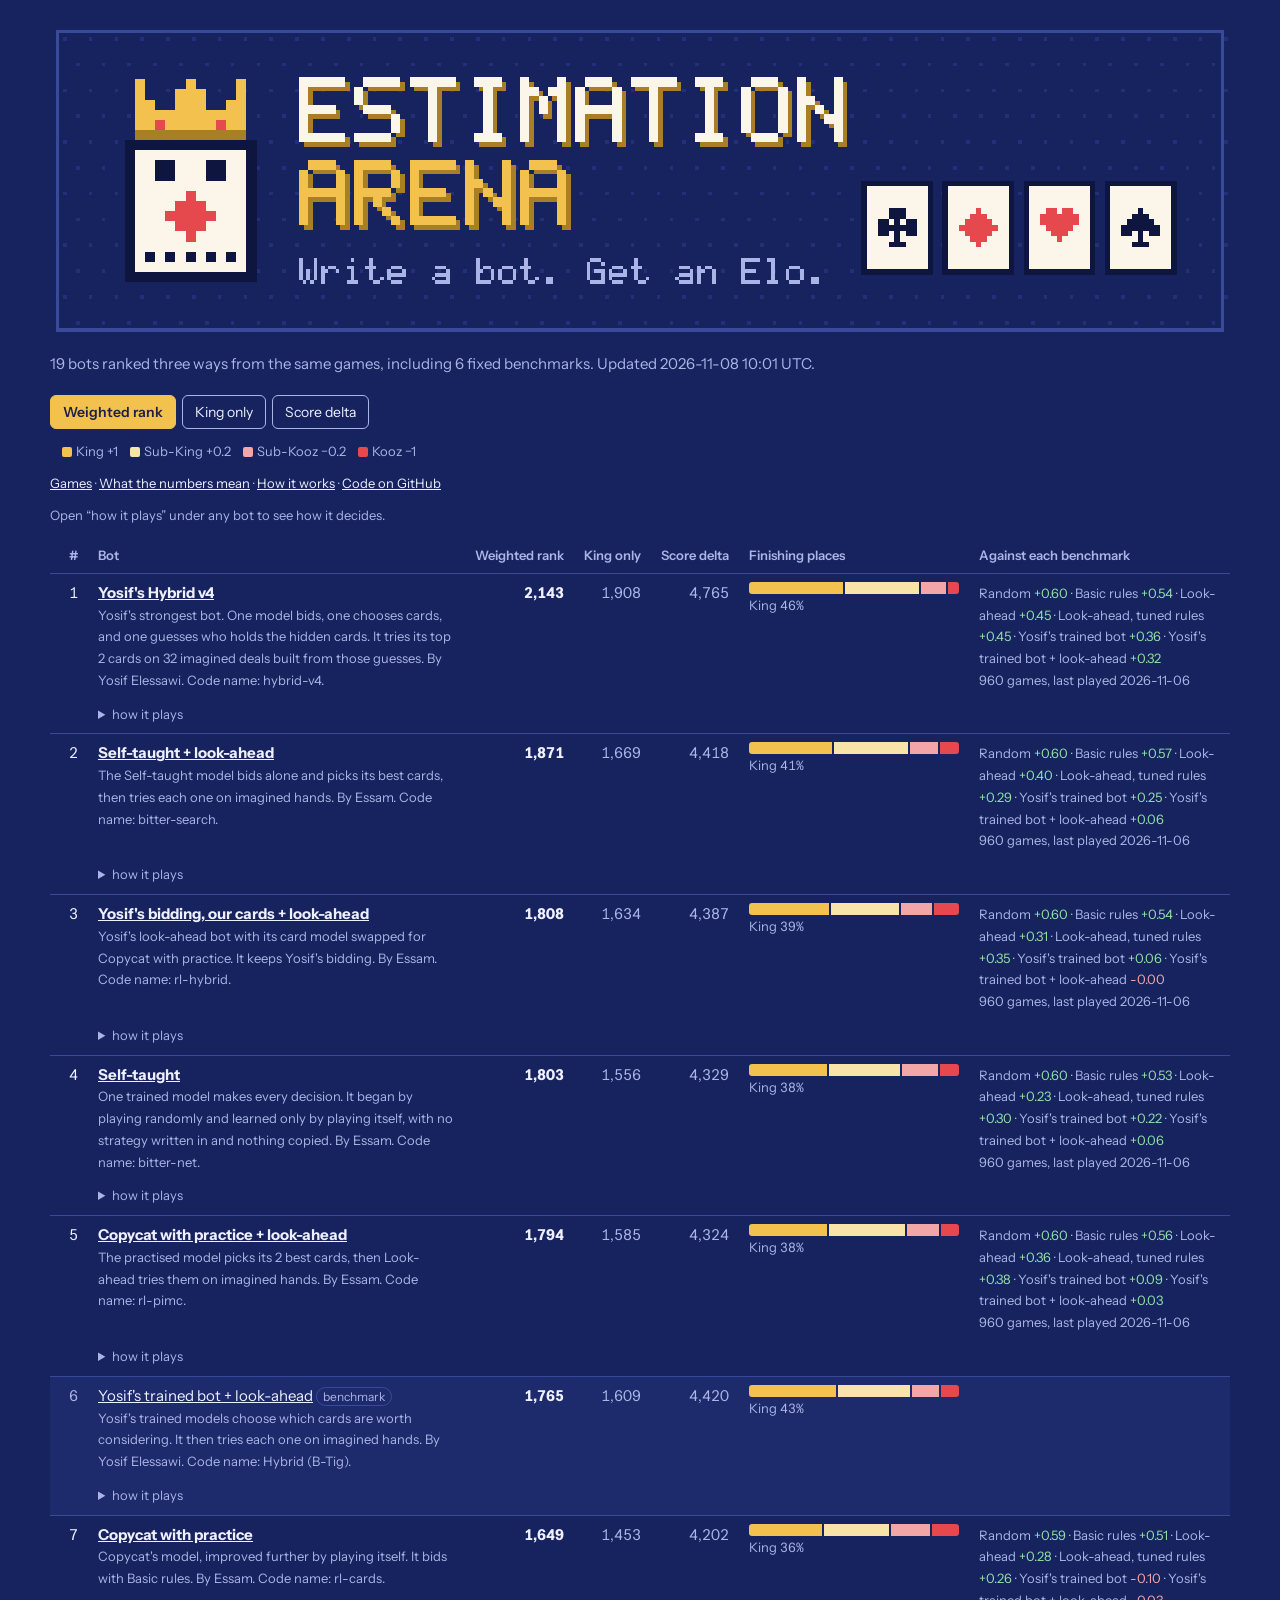
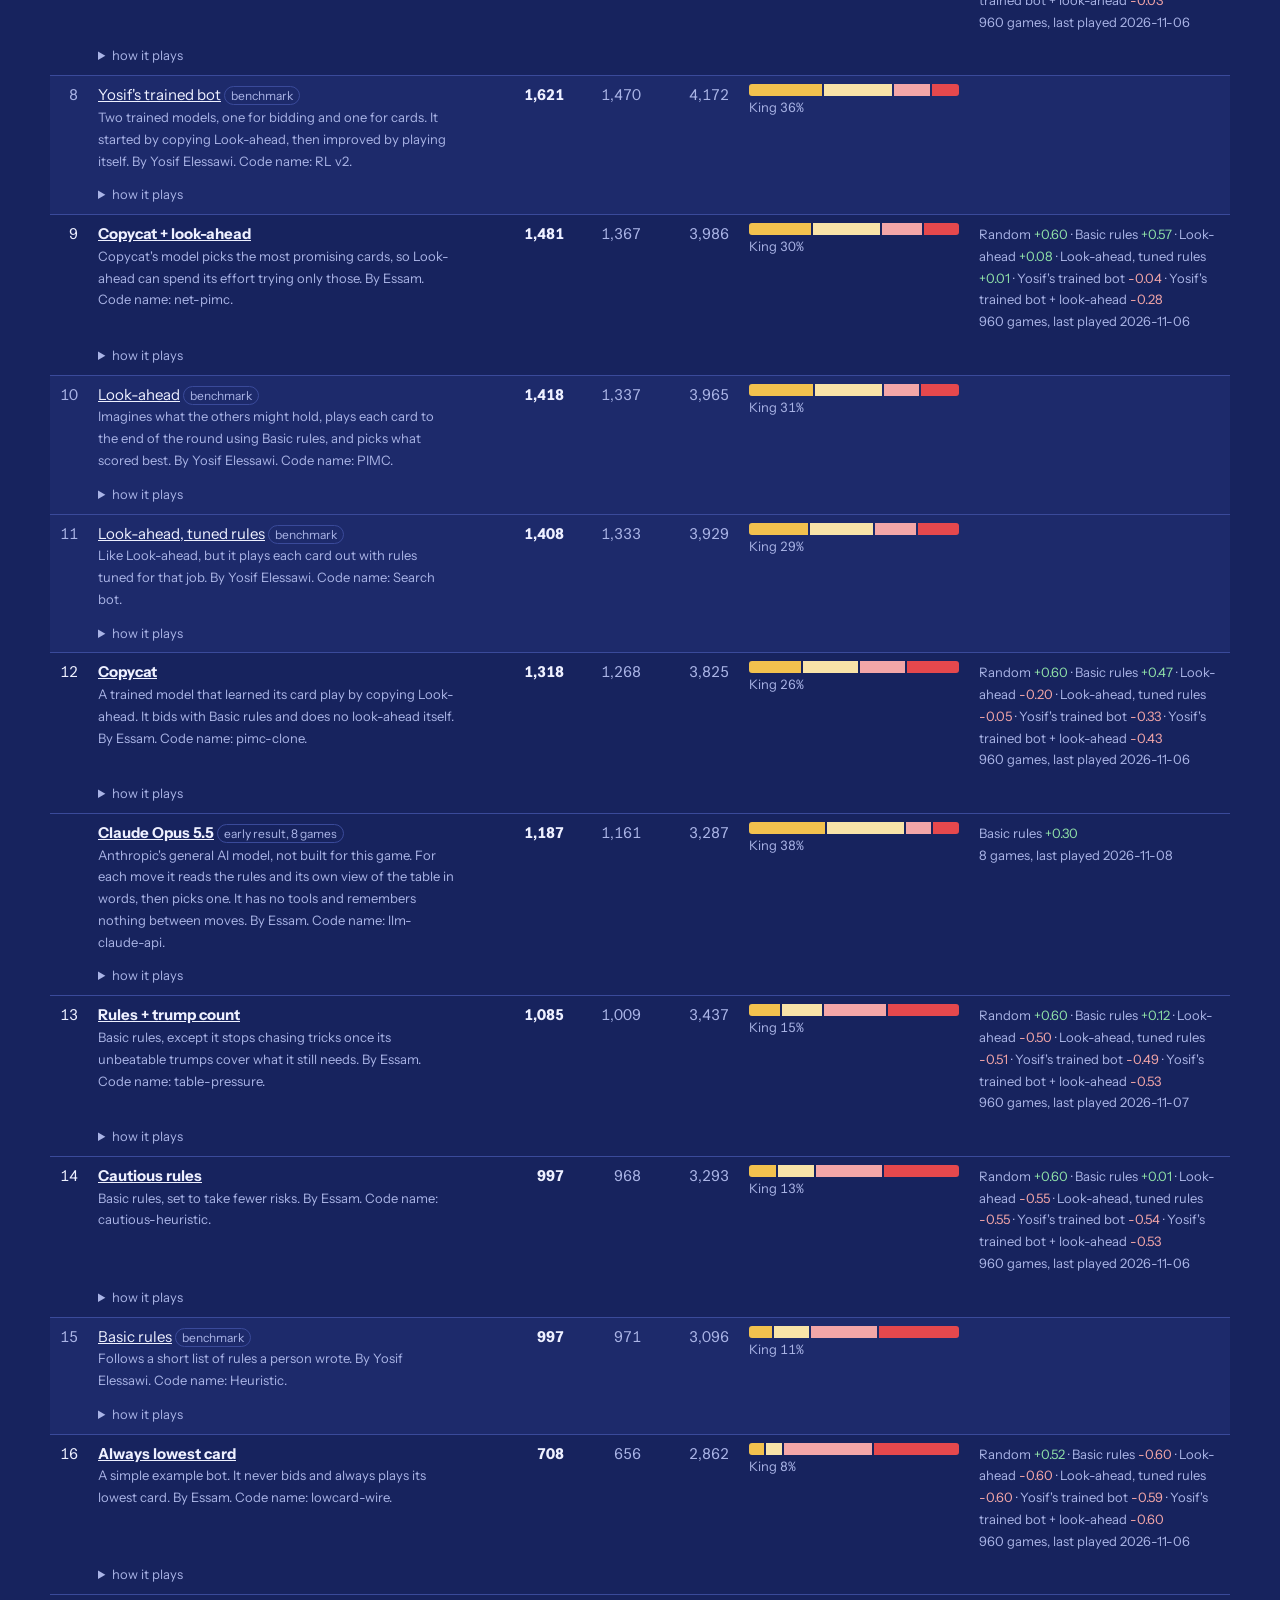
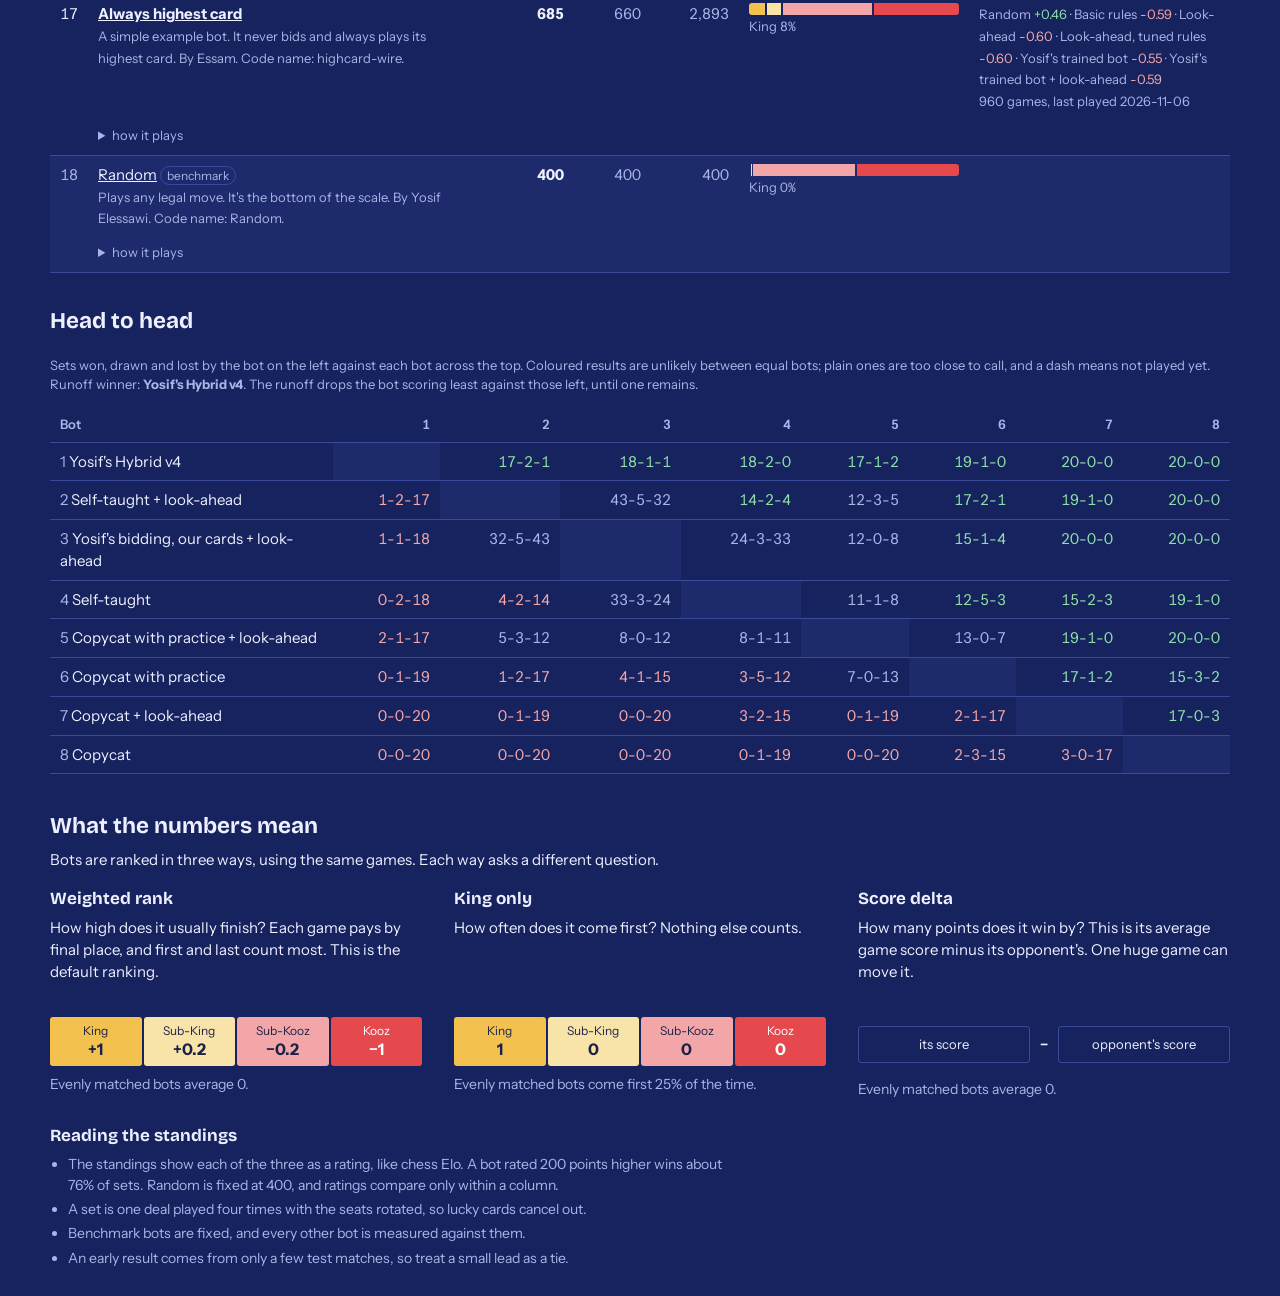
==== commit f4eac576: "ladder: bitter-search.vs.rl-hybrid" ====
--- a/site/index.html
+++ b/site/index.html
@@ -37,7 +37,7 @@
 <body data-metric="weighted"><main>
 <h1 class="brand-title"><svg class="banner" xmlns="http://www.w3.org/2000/svg" viewBox="0 0 1280 340" width="1280" height="340" role="img" shape-rendering="crispEdges"><title>Estimation Arena</title><desc>A pixel-art king's card with a robot face, beside the words Estimation Arena. Write a bot. Get an Elo.</desc><style>.eyes{animation:blink 5s steps(1) infinite}@keyframes blink{0%,93%{opacity:1}94%,97%{opacity:0}98%{opacity:1}}.deal{animation:deal 9s steps(1) infinite}@keyframes deal{0%{transform:none}1%{transform:translateX(420px)}2%{transform:translateX(320px)}3%{transform:translateX(220px)}4%{transform:translateX(130px)}5%{transform:translateX(60px)}6%{transform:translateX(20px)}7%,100%{transform:none}}.shine{animation:shine 7s steps(46) infinite}@keyframes shine{0%{transform:translateX(0)}35%,100%{transform:translateX(1000px)}}@media(prefers-reduced-motion:reduce){*{animation:none!important}.packet{display:none}}</style><rect width="1280" height="340" fill="#17235e"/><path fill="#22307a" d="M14 14h4v4h-4zM42 14h4v4h-4zM70 14h4v4h-4zM98 14h4v4h-4zM126 14h4v4h-4zM154 14h4v4h-4zM182 14h4v4h-4zM210 14h4v4h-4zM238 14h4v4h-4zM266 14h4v4h-4zM294 14h4v4h-4zM322 14h4v4h-4zM350 14h4v4h-4zM378 14h4v4h-4zM406 14h4v4h-4zM434 14h4v4h-4zM462 14h4v4h-4zM490 14h4v4h-4zM518 14h4v4h-4zM546 14h4v4h-4zM574 14h4v4h-4zM602 14h4v4h-4zM630 14h4v4h-4zM658 14h4v4h-4zM686 14h4v4h-4zM714 14h4v4h-4zM742 14h4v4h-4zM770 14h4v4h-4zM798 14h4v4h-4zM826 14h4v4h-4zM854 14h4v4h-4zM882 14h4v4h-4zM910 14h4v4h-4zM938 14h4v4h-4zM966 14h4v4h-4zM994 14h4v4h-4zM1022 14h4v4h-4zM1050 14h4v4h-4zM1078 14h4v4h-4zM1106 14h4v4h-4zM1134 14h4v4h-4zM1162 14h4v4h-4zM1190 14h4v4h-4zM1218 14h4v4h-4zM1246 14h4v4h-4zM1274 14h4v4h-4zM28 42h4v4h-4zM56 42h4v4h-4zM84 42h4v4h-4zM112 42h4v4h-4zM140 42h4v4h-4zM168 42h4v4h-4zM196 42h4v4h-4zM224 42h4v4h-4zM252 42h4v4h-4zM280 42h4v4h-4zM308 42h4v4h-4zM336 42h4v4h-4zM364 42h4v4h-4zM392 42h4v4h-4zM420 42h4v4h-4zM448 42h4v4h-4zM476 42h4v4h-4zM504 42h4v4h-4zM532 42h4v4h-4zM560 42h4v4h-4zM588 42h4v4h-4zM616 42h4v4h-4zM644 42h4v4h-4zM672 42h4v4h-4zM700 42h4v4h-4zM728 42h4v4h-4zM756 42h4v4h-4zM784 42h4v4h-4zM812 42h4v4h-4zM840 42h4v4h-4zM868 42h4v4h-4zM896 42h4v4h-4zM924 42h4v4h-4zM952 42h4v4h-4zM980 42h4v4h-4zM1008 42h4v4h-4zM1036 42h4v4h-4zM1064 42h4v4h-4zM1092 42h4v4h-4zM1120 42h4v4h-4zM1148 42h4v4h-4zM1176 42h4v4h-4zM1204 42h4v4h-4zM1232 42h4v4h-4zM1260 42h4v4h-4zM14 70h4v4h-4zM42 70h4v4h-4zM70 70h4v4h-4zM98 70h4v4h-4zM126 70h4v4h-4zM154 70h4v4h-4zM182 70h4v4h-4zM210 70h4v4h-4zM238 70h4v4h-4zM266 70h4v4h-4zM294 70h4v4h-4zM322 70h4v4h-4zM350 70h4v4h-4zM378 70h4v4h-4zM406 70h4v4h-4zM434 70h4v4h-4zM462 70h4v4h-4zM490 70h4v4h-4zM518 70h4v4h-4zM546 70h4v4h-4zM574 70h4v4h-4zM602 70h4v4h-4zM630 70h4v4h-4zM658 70h4v4h-4zM686 70h4v4h-4zM714 70h4v4h-4zM742 70h4v4h-4zM770 70h4v4h-4zM798 70h4v4h-4zM826 70h4v4h-4zM854 70h4v4h-4zM882 70h4v4h-4zM910 70h4v4h-4zM938 70h4v4h-4zM966 70h4v4h-4zM994 70h4v4h-4zM1022 70h4v4h-4zM1050 70h4v4h-4zM1078 70h4v4h-4zM1106 70h4v4h-4zM1134 70h4v4h-4zM1162 70h4v4h-4zM1190 70h4v4h-4zM1218 70h4v4h-4zM1246 70h4v4h-4zM1274 70h4v4h-4zM28 98h4v4h-4zM56 98h4v4h-4zM84 98h4v4h-4zM112 98h4v4h-4zM140 98h4v4h-4zM168 98h4v4h-4zM196 98h4v4h-4zM224 98h4v4h-4zM252 98h4v4h-4zM280 98h4v4h-4zM308 98h4v4h-4zM336 98h4v4h-4zM364 98h4v4h-4zM392 98h4v4h-4zM420 98h4v4h-4zM448 98h4v4h-4zM476 98h4v4h-4zM504 98h4v4h-4zM532 98h4v4h-4zM560 98h4v4h-4zM588 98h4v4h-4zM616 98h4v4h-4zM644 98h4v4h-4zM672 98h4v4h-4zM700 98h4v4h-4zM728 98h4v4h-4zM756 98h4v4h-4zM784 98h4v4h-4zM812 98h4v4h-4zM840 98h4v4h-4zM868 98h4v4h-4zM896 98h4v4h-4zM924 98h4v4h-4zM952 98h4v4h-4zM980 98h4v4h-4zM1008 98h4v4h-4zM1036 98h4v4h-4zM1064 98h4v4h-4zM1092 98h4v4h-4zM1120 98h4v4h-4zM1148 98h4v4h-4zM1176 98h4v4h-4zM1204 98h4v4h-4zM1232 98h4v4h-4zM1260 98h4v4h-4zM14 126h4v4h-4zM42 126h4v4h-4zM70 126h4v4h-4zM98 126h4v4h-4zM126 126h4v4h-4zM154 126h4v4h-4zM182 126h4v4h-4zM210 126h4v4h-4zM238 126h4v4h-4zM266 126h4v4h-4zM294 126h4v4h-4zM322 126h4v4h-4zM350 126h4v4h-4zM378 126h4v4h-4zM406 126h4v4h-4zM434 126h4v4h-4zM462 126h4v4h-4zM490 126h4v4h-4zM518 126h4v4h-4zM546 126h4v4h-4zM574 126h4v4h-4zM602 126h4v4h-4zM630 126h4v4h-4zM658 126h4v4h-4zM686 126h4v4h-4zM714 126h4v4h-4zM742 126h4v4h-4zM770 126h4v4h-4zM798 126h4v4h-4zM826 126h4v4h-4zM854 126h4v4h-4zM882 126h4v4h-4zM910 126h4v4h-4zM938 126h4v4h-4zM966 126h4v4h-4zM994 126h4v4h-4zM1022 126h4v4h-4zM1050 126h4v4h-4zM1078 126h4v4h-4zM1106 126h4v4h-4zM1134 126h4v4h-4zM1162 126h4v4h-4zM1190 126h4v4h-4zM1218 126h4v4h-4zM1246 126h4v4h-4zM1274 126h4v4h-4zM28 154h4v4h-4zM56 154h4v4h-4zM84 154h4v4h-4zM112 154h4v4h-4zM140 154h4v4h-4zM168 154h4v4h-4zM196 154h4v4h-4zM224 154h4v4h-4zM252 154h4v4h-4zM280 154h4v4h-4zM308 154h4v4h-4zM336 154h4v4h-4zM364 154h4v4h-4zM392 154h4v4h-4zM420 154h4v4h-4zM448 154h4v4h-4zM476 154h4v4h-4zM504 154h4v4h-4zM532 154h4v4h-4zM560 154h4v4h-4zM588 154h4v4h-4zM616 154h4v4h-4zM644 154h4v4h-4zM672 154h4v4h-4zM700 154h4v4h-4zM728 154h4v4h-4zM756 154h4v4h-4zM784 154h4v4h-4zM812 154h4v4h-4zM840 154h4v4h-4zM868 154h4v4h-4zM896 154h4v4h-4zM924 154h4v4h-4zM952 154h4v4h-4zM980 154h4v4h-4zM1008 154h4v4h-4zM1036 154h4v4h-4zM1064 154h4v4h-4zM1092 154h4v4h-4zM1120 154h4v4h-4zM1148 154h4v4h-4zM1176 154h4v4h-4zM1204 154h4v4h-4zM1232 154h4v4h-4zM1260 154h4v4h-4zM14 182h4v4h-4zM42 182h4v4h-4zM70 182h4v4h-4zM98 182h4v4h-4zM126 182h4v4h-4zM154 182h4v4h-4zM182 182h4v4h-4zM210 182h4v4h-4zM238 182h4v4h-4zM266 182h4v4h-4zM294 182h4v4h-4zM322 182h4v4h-4zM350 182h4v4h-4zM378 182h4v4h-4zM406 182h4v4h-4zM434 182h4v4h-4zM462 182h4v4h-4zM490 182h4v4h-4zM518 182h4v4h-4zM546 182h4v4h-4zM574 182h4v4h-4zM602 182h4v4h-4zM630 182h4v4h-4zM658 182h4v4h-4zM686 182h4v4h-4zM714 182h4v4h-4zM742 182h4v4h-4zM770 182h4v4h-4zM798 182h4v4h-4zM826 182h4v4h-4zM854 182h4v4h-4zM882 182h4v4h-4zM910 182h4v4h-4zM938 182h4v4h-4zM966 182h4v4h-4zM994 182h4v4h-4zM1022 182h4v4h-4zM1050 182h4v4h-4zM1078 182h4v4h-4zM1106 182h4v4h-4zM1134 182h4v4h-4zM1162 182h4v4h-4zM1190 182h4v4h-4zM1218 182h4v4h-4zM1246 182h4v4h-4zM1274 182h4v4h-4zM28 210h4v4h-4zM56 210h4v4h-4zM84 210h4v4h-4zM112 210h4v4h-4zM140 210h4v4h-4zM168 210h4v4h-4zM196 210h4v4h-4zM224 210h4v4h-4zM252 210h4v4h-4zM280 210h4v4h-4zM308 210h4v4h-4zM336 210h4v4h-4zM364 210h4v4h-4zM392 210h4v4h-4zM420 210h4v4h-4zM448 210h4v4h-4zM476 210h4v4h-4zM504 210h4v4h-4zM532 210h4v4h-4zM560 210h4v4h-4zM588 210h4v4h-4zM616 210h4v4h-4zM644 210h4v4h-4zM672 210h4v4h-4zM700 210h4v4h-4zM728 210h4v4h-4zM756 210h4v4h-4zM784 210h4v4h-4zM812 210h4v4h-4zM840 210h4v4h-4zM868 210h4v4h-4zM896 210h4v4h-4zM924 210h4v4h-4zM952 210h4v4h-4zM980 210h4v4h-4zM1008 210h4v4h-4zM1036 210h4v4h-4zM1064 210h4v4h-4zM1092 210h4v4h-4zM1120 210h4v4h-4zM1148 210h4v4h-4zM1176 210h4v4h-4zM1204 210h4v4h-4zM1232 210h4v4h-4zM1260 210h4v4h-4zM14 238h4v4h-4zM42 238h4v4h-4zM70 238h4v4h-4zM98 238h4v4h-4zM126 238h4v4h-4zM154 238h4v4h-4zM182 238h4v4h-4zM210 238h4v4h-4zM238 238h4v4h-4zM266 238h4v4h-4zM294 238h4v4h-4zM322 238h4v4h-4zM350 238h4v4h-4zM378 238h4v4h-4zM406 238h4v4h-4zM434 238h4v4h-4zM462 238h4v4h-4zM490 238h4v4h-4zM518 238h4v4h-4zM546 238h4v4h-4zM574 238h4v4h-4zM602 238h4v4h-4zM630 238h4v4h-4zM658 238h4v4h-4zM686 238h4v4h-4zM714 238h4v4h-4zM742 238h4v4h-4zM770 238h4v4h-4zM798 238h4v4h-4zM826 238h4v4h-4zM854 238h4v4h-4zM882 238h4v4h-4zM910 238h4v4h-4zM938 238h4v4h-4zM966 238h4v4h-4zM994 238h4v4h-4zM1022 238h4v4h-4zM1050 238h4v4h-4zM1078 238h4v4h-4zM1106 238h4v4h-4zM1134 238h4v4h-4zM1162 238h4v4h-4zM1190 238h4v4h-4zM1218 238h4v4h-4zM1246 238h4v4h-4zM1274 238h4v4h-4zM28 266h4v4h-4zM56 266h4v4h-4zM84 266h4v4h-4zM112 266h4v4h-4zM140 266h4v4h-4zM168 266h4v4h-4zM196 266h4v4h-4zM224 266h4v4h-4zM252 266h4v4h-4zM280 266h4v4h-4zM308 266h4v4h-4zM336 266h4v4h-4zM364 266h4v4h-4zM392 266h4v4h-4zM420 266h4v4h-4zM448 266h4v4h-4zM476 266h4v4h-4zM504 266h4v4h-4zM532 266h4v4h-4zM560 266h4v4h-4zM588 266h4v4h-4zM616 266h4v4h-4zM644 266h4v4h-4zM672 266h4v4h-4zM700 266h4v4h-4zM728 266h4v4h-4zM756 266h4v4h-4zM784 266h4v4h-4zM812 266h4v4h-4zM840 266h4v4h-4zM868 266h4v4h-4zM896 266h4v4h-4zM924 266h4v4h-4zM952 266h4v4h-4zM980 266h4v4h-4zM1008 266h4v4h-4zM1036 266h4v4h-4zM1064 266h4v4h-4zM1092 266h4v4h-4zM1120 266h4v4h-4zM1148 266h4v4h-4zM1176 266h4v4h-4zM1204 266h4v4h-4zM1232 266h4v4h-4zM1260 266h4v4h-4zM14 294h4v4h-4zM42 294h4v4h-4zM70 294h4v4h-4zM98 294h4v4h-4zM126 294h4v4h-4zM154 294h4v4h-4zM182 294h4v4h-4zM210 294h4v4h-4zM238 294h4v4h-4zM266 294h4v4h-4zM294 294h4v4h-4zM322 294h4v4h-4zM350 294h4v4h-4zM378 294h4v4h-4zM406 294h4v4h-4zM434 294h4v4h-4zM462 294h4v4h-4zM490 294h4v4h-4zM518 294h4v4h-4zM546 294h4v4h-4zM574 294h4v4h-4zM602 294h4v4h-4zM630 294h4v4h-4zM658 294h4v4h-4zM686 294h4v4h-4zM714 294h4v4h-4zM742 294h4v4h-4zM770 294h4v4h-4zM798 294h4v4h-4zM826 294h4v4h-4zM854 294h4v4h-4zM882 294h4v4h-4zM910 294h4v4h-4zM938 294h4v4h-4zM966 294h4v4h-4zM994 294h4v4h-4zM1022 294h4v4h-4zM1050 294h4v4h-4zM1078 294h4v4h-4zM1106 294h4v4h-4zM1134 294h4v4h-4zM1162 294h4v4h-4zM1190 294h4v4h-4zM1218 294h4v4h-4zM1246 294h4v4h-4zM1274 294h4v4h-4zM28 322h4v4h-4zM56 322h4v4h-4zM84 322h4v4h-4zM112 322h4v4h-4zM140 322h4v4h-4zM168 322h4v4h-4zM196 322h4v4h-4zM224 322h4v4h-4zM252 322h4v4h-4zM280 322h4v4h-4zM308 322h4v4h-4zM336 322h4v4h-4zM364 322h4v4h-4zM392 322h4v4h-4zM420 322h4v4h-4zM448 322h4v4h-4zM476 322h4v4h-4zM504 322h4v4h-4zM532 322h4v4h-4zM560 322h4v4h-4zM588 322h4v4h-4zM616 322h4v4h-4zM644 322h4v4h-4zM672 322h4v4h-4zM700 322h4v4h-4zM728 322h4v4h-4zM756 322h4v4h-4zM784 322h4v4h-4zM812 322h4v4h-4zM840 322h4v4h-4zM868 322h4v4h-4zM896 322h4v4h-4zM924 322h4v4h-4zM952 322h4v4h-4zM980 322h4v4h-4zM1008 322h4v4h-4zM1036 322h4v4h-4zM1064 322h4v4h-4zM1092 322h4v4h-4zM1120 322h4v4h-4zM1148 322h4v4h-4zM1176 322h4v4h-4zM1204 322h4v4h-4zM1232 322h4v4h-4zM1260 322h4v4h-4z"/><rect x="8" y="8" width="1264" height="324" fill="none" stroke="#3a4a9a" stroke-width="4"/><path fill="#fbf6e9" d="M114 148h22v11h-22zM169 148h22v11h-22zM114 159h22v11h-22zM169 159h22v11h-22z"/><path fill="#f2c14e" d="M92 60h11v11h-11zM147 60h11v11h-11zM202 60h11v11h-11zM92 71h11v11h-11zM136 71h33v11h-33zM202 71h11v11h-11zM92 82h22v11h-22zM136 82h33v11h-33zM191 82h22v11h-22zM92 93h121v11h-121zM92 104h22v11h-22zM125 104h55v11h-55zM191 104h22v11h-22z"/><path fill="#a97f25" d="M92 115h121v11h-121z"/><path fill="#e5484d" d="M114 104h11v11h-11zM180 104h11v11h-11zM147 181h11v11h-11zM136 192h33v11h-33zM125 203h55v11h-55zM136 214h33v11h-33zM147 225h11v11h-11z"/><path fill="#0e1640" d="M81 126h143v11h-143zM81 137h11v11h-11zM213 137h11v11h-11zM81 148h11v11h-11zM213 148h11v11h-11zM81 159h11v11h-11zM213 159h11v11h-11zM81 170h11v11h-11zM213 170h11v11h-11zM81 181h11v11h-11zM213 181h11v11h-11zM81 192h11v11h-11zM213 192h11v11h-11zM81 203h11v11h-11zM213 203h11v11h-11zM81 214h11v11h-11zM213 214h11v11h-11zM81 225h11v11h-11zM213 225h11v11h-11zM81 236h11v11h-11zM213 236h11v11h-11zM81 247h11v11h-11zM213 247h11v11h-11zM81 258h11v11h-11zM213 258h11v11h-11zM81 269h143v11h-143z"/><path fill="#fbf6e9" d="M92 137h121v11h-121zM92 148h22v11h-22zM136 148h33v11h-33zM191 148h22v11h-22zM92 159h22v11h-22zM136 159h33v11h-33zM191 159h22v11h-22zM92 170h121v11h-121zM92 181h55v11h-55zM158 181h55v11h-55zM92 192h44v11h-44zM169 192h44v11h-44zM92 203h33v11h-33zM180 203h33v11h-33zM92 214h44v11h-44zM169 214h44v11h-44zM92 225h55v11h-55zM158 225h55v11h-55zM92 236h121v11h-121zM92 247h11v11h-11zM114 247h11v11h-11zM136 247h11v11h-11zM158 247h11v11h-11zM180 247h11v11h-11zM202 247h11v11h-11zM92 258h121v11h-121z"/><path fill="#0e1640" d="M103 247h11v11h-11zM125 247h11v11h-11zM147 247h11v11h-11zM169 247h11v11h-11zM191 247h11v11h-11z"/><path class="eyes" fill="#0e1640" d="M114 148h22v11h-22zM169 148h22v11h-22zM114 159h22v11h-22zM169 159h22v11h-22z"/><clipPath id="word"><path d="M270 58h50v10h-50zM270 68h10v10h-10zM270 78h10v10h-10zM270 88h40v10h-40zM270 98h10v10h-10zM270 108h10v10h-10zM270 118h50v10h-50zM340 58h40v10h-40zM330 68h10v10h-10zM330 78h10v10h-10zM340 88h30v10h-30zM370 98h10v10h-10zM370 108h10v10h-10zM330 118h40v10h-40zM390 58h50v10h-50zM410 68h10v10h-10zM410 78h10v10h-10zM410 88h10v10h-10zM410 98h10v10h-10zM410 108h10v10h-10zM410 118h10v10h-10zM460 58h30v10h-30zM470 68h10v10h-10zM470 78h10v10h-10zM470 88h10v10h-10zM470 98h10v10h-10zM470 108h10v10h-10zM460 118h30v10h-30zM510 58h10v10h-10zM550 58h10v10h-10zM510 68h20v10h-20zM540 68h20v10h-20zM510 78h10v10h-10zM530 78h10v10h-10zM550 78h10v10h-10zM510 88h10v10h-10zM530 88h10v10h-10zM550 88h10v10h-10zM510 98h10v10h-10zM550 98h10v10h-10zM510 108h10v10h-10zM550 108h10v10h-10zM510 118h10v10h-10zM550 118h10v10h-10zM580 58h30v10h-30zM570 68h10v10h-10zM610 68h10v10h-10zM570 78h10v10h-10zM610 78h10v10h-10zM570 88h50v10h-50zM570 98h10v10h-10zM610 98h10v10h-10zM570 108h10v10h-10zM610 108h10v10h-10zM570 118h10v10h-10zM610 118h10v10h-10zM630 58h50v10h-50zM650 68h10v10h-10zM650 78h10v10h-10zM650 88h10v10h-10zM650 98h10v10h-10zM650 108h10v10h-10zM650 118h10v10h-10zM700 58h30v10h-30zM710 68h10v10h-10zM710 78h10v10h-10zM710 88h10v10h-10zM710 98h10v10h-10zM710 108h10v10h-10zM700 118h30v10h-30zM760 58h30v10h-30zM750 68h10v10h-10zM790 68h10v10h-10zM750 78h10v10h-10zM790 78h10v10h-10zM750 88h10v10h-10zM790 88h10v10h-10zM750 98h10v10h-10zM790 98h10v10h-10zM750 108h10v10h-10zM790 108h10v10h-10zM760 118h30v10h-30zM810 58h10v10h-10zM850 58h10v10h-10zM810 68h10v10h-10zM850 68h10v10h-10zM810 78h20v10h-20zM850 78h10v10h-10zM810 88h10v10h-10zM830 88h10v10h-10zM850 88h10v10h-10zM810 98h10v10h-10zM840 98h20v10h-20zM810 108h10v10h-10zM850 108h10v10h-10zM810 118h10v10h-10zM850 118h10v10h-10zM280 148h30v10h-30zM270 158h10v10h-10zM310 158h10v10h-10zM270 168h10v10h-10zM310 168h10v10h-10zM270 178h50v10h-50zM270 188h10v10h-10zM310 188h10v10h-10zM270 198h10v10h-10zM310 198h10v10h-10zM270 208h10v10h-10zM310 208h10v10h-10zM330 148h40v10h-40zM330 158h10v10h-10zM370 158h10v10h-10zM330 168h10v10h-10zM370 168h10v10h-10zM330 178h40v10h-40zM330 188h10v10h-10zM350 188h10v10h-10zM330 198h10v10h-10zM360 198h10v10h-10zM330 208h10v10h-10zM370 208h10v10h-10zM390 148h50v10h-50zM390 158h10v10h-10zM390 168h10v10h-10zM390 178h40v10h-40zM390 188h10v10h-10zM390 198h10v10h-10zM390 208h50v10h-50zM450 148h10v10h-10zM490 148h10v10h-10zM450 158h10v10h-10zM490 158h10v10h-10zM450 168h20v10h-20zM490 168h10v10h-10zM450 178h10v10h-10zM470 178h10v10h-10zM490 178h10v10h-10zM450 188h10v10h-10zM480 188h20v10h-20zM450 198h10v10h-10zM490 198h10v10h-10zM450 208h10v10h-10zM490 208h10v10h-10zM520 148h30v10h-30zM510 158h10v10h-10zM550 158h10v10h-10zM510 168h10v10h-10zM550 168h10v10h-10zM510 178h50v10h-50zM510 188h10v10h-10zM550 188h10v10h-10zM510 198h10v10h-10zM550 198h10v10h-10zM510 208h10v10h-10zM550 208h10v10h-10z"/></clipPath><path fill="#a97f25" d="M275 63h50v10h-50zM275 73h10v10h-10zM275 83h10v10h-10zM275 93h40v10h-40zM275 103h10v10h-10zM275 113h10v10h-10zM275 123h50v10h-50zM345 63h40v10h-40zM335 73h10v10h-10zM335 83h10v10h-10zM345 93h30v10h-30zM375 103h10v10h-10zM375 113h10v10h-10zM335 123h40v10h-40zM395 63h50v10h-50zM415 73h10v10h-10zM415 83h10v10h-10zM415 93h10v10h-10zM415 103h10v10h-10zM415 113h10v10h-10zM415 123h10v10h-10zM465 63h30v10h-30zM475 73h10v10h-10zM475 83h10v10h-10zM475 93h10v10h-10zM475 103h10v10h-10zM475 113h10v10h-10zM465 123h30v10h-30zM515 63h10v10h-10zM555 63h10v10h-10zM515 73h20v10h-20zM545 73h20v10h-20zM515 83h10v10h-10zM535 83h10v10h-10zM555 83h10v10h-10zM515 93h10v10h-10zM535 93h10v10h-10zM555 93h10v10h-10zM515 103h10v10h-10zM555 103h10v10h-10zM515 113h10v10h-10zM555 113h10v10h-10zM515 123h10v10h-10zM555 123h10v10h-10zM585 63h30v10h-30zM575 73h10v10h-10zM615 73h10v10h-10zM575 83h10v10h-10zM615 83h10v10h-10zM575 93h50v10h-50zM575 103h10v10h-10zM615 103h10v10h-10zM575 113h10v10h-10zM615 113h10v10h-10zM575 123h10v10h-10zM615 123h10v10h-10zM635 63h50v10h-50zM655 73h10v10h-10zM655 83h10v10h-10zM655 93h10v10h-10zM655 103h10v10h-10zM655 113h10v10h-10zM655 123h10v10h-10zM705 63h30v10h-30zM715 73h10v10h-10zM715 83h10v10h-10zM715 93h10v10h-10zM715 103h10v10h-10zM715 113h10v10h-10zM705 123h30v10h-30zM765 63h30v10h-30zM755 73h10v10h-10zM795 73h10v10h-10zM755 83h10v10h-10zM795 83h10v10h-10zM755 93h10v10h-10zM795 93h10v10h-10zM755 103h10v10h-10zM795 103h10v10h-10zM755 113h10v10h-10zM795 113h10v10h-10zM765 123h30v10h-30zM815 63h10v10h-10zM855 63h10v10h-10zM815 73h10v10h-10zM855 73h10v10h-10zM815 83h20v10h-20zM855 83h10v10h-10zM815 93h10v10h-10zM835 93h10v10h-10zM855 93h10v10h-10zM815 103h10v10h-10zM845 103h20v10h-20zM815 113h10v10h-10zM855 113h10v10h-10zM815 123h10v10h-10zM855 123h10v10h-10zM285 153h30v10h-30zM275 163h10v10h-10zM315 163h10v10h-10zM275 173h10v10h-10zM315 173h10v10h-10zM275 183h50v10h-50zM275 193h10v10h-10zM315 193h10v10h-10zM275 203h10v10h-10zM315 203h10v10h-10zM275 213h10v10h-10zM315 213h10v10h-10zM335 153h40v10h-40zM335 163h10v10h-10zM375 163h10v10h-10zM335 173h10v10h-10zM375 173h10v10h-10zM335 183h40v10h-40zM335 193h10v10h-10zM355 193h10v10h-10zM335 203h10v10h-10zM365 203h10v10h-10zM335 213h10v10h-10zM375 213h10v10h-10zM395 153h50v10h-50zM395 163h10v10h-10zM395 173h10v10h-10zM395 183h40v10h-40zM395 193h10v10h-10zM395 203h10v10h-10zM395 213h50v10h-50zM455 153h10v10h-10zM495 153h10v10h-10zM455 163h10v10h-10zM495 163h10v10h-10zM455 173h20v10h-20zM495 173h10v10h-10zM455 183h10v10h-10zM475 183h10v10h-10zM495 183h10v10h-10zM455 193h10v10h-10zM485 193h20v10h-20zM455 203h10v10h-10zM495 203h10v10h-10zM455 213h10v10h-10zM495 213h10v10h-10zM525 153h30v10h-30zM515 163h10v10h-10zM555 163h10v10h-10zM515 173h10v10h-10zM555 173h10v10h-10zM515 183h50v10h-50zM515 193h10v10h-10zM555 193h10v10h-10zM515 203h10v10h-10zM555 203h10v10h-10zM515 213h10v10h-10zM555 213h10v10h-10z"/><path fill="#fbf6e9" d="M270 58h50v10h-50zM270 68h10v10h-10zM270 78h10v10h-10zM270 88h40v10h-40zM270 98h10v10h-10zM270 108h10v10h-10zM270 118h50v10h-50zM340 58h40v10h-40zM330 68h10v10h-10zM330 78h10v10h-10zM340 88h30v10h-30zM370 98h10v10h-10zM370 108h10v10h-10zM330 118h40v10h-40zM390 58h50v10h-50zM410 68h10v10h-10zM410 78h10v10h-10zM410 88h10v10h-10zM410 98h10v10h-10zM410 108h10v10h-10zM410 118h10v10h-10zM460 58h30v10h-30zM470 68h10v10h-10zM470 78h10v10h-10zM470 88h10v10h-10zM470 98h10v10h-10zM470 108h10v10h-10zM460 118h30v10h-30zM510 58h10v10h-10zM550 58h10v10h-10zM510 68h20v10h-20zM540 68h20v10h-20zM510 78h10v10h-10zM530 78h10v10h-10zM550 78h10v10h-10zM510 88h10v10h-10zM530 88h10v10h-10zM550 88h10v10h-10zM510 98h10v10h-10zM550 98h10v10h-10zM510 108h10v10h-10zM550 108h10v10h-10zM510 118h10v10h-10zM550 118h10v10h-10zM580 58h30v10h-30zM570 68h10v10h-10zM610 68h10v10h-10zM570 78h10v10h-10zM610 78h10v10h-10zM570 88h50v10h-50zM570 98h10v10h-10zM610 98h10v10h-10zM570 108h10v10h-10zM610 108h10v10h-10zM570 118h10v10h-10zM610 118h10v10h-10zM630 58h50v10h-50zM650 68h10v10h-10zM650 78h10v10h-10zM650 88h10v10h-10zM650 98h10v10h-10zM650 108h10v10h-10zM650 118h10v10h-10zM700 58h30v10h-30zM710 68h10v10h-10zM710 78h10v10h-10zM710 88h10v10h-10zM710 98h10v10h-10zM710 108h10v10h-10zM700 118h30v10h-30zM760 58h30v10h-30zM750 68h10v10h-10zM790 68h10v10h-10zM750 78h10v10h-10zM790 78h10v10h-10zM750 88h10v10h-10zM790 88h10v10h-10zM750 98h10v10h-10zM790 98h10v10h-10zM750 108h10v10h-10zM790 108h10v10h-10zM760 118h30v10h-30zM810 58h10v10h-10zM850 58h10v10h-10zM810 68h10v10h-10zM850 68h10v10h-10zM810 78h20v10h-20zM850 78h10v10h-10zM810 88h10v10h-10zM830 88h10v10h-10zM850 88h10v10h-10zM810 98h10v10h-10zM840 98h20v10h-20zM810 108h10v10h-10zM850 108h10v10h-10zM810 118h10v10h-10zM850 118h10v10h-10z"/><path fill="#f2c14e" d="M280 148h30v10h-30zM270 158h10v10h-10zM310 158h10v10h-10zM270 168h10v10h-10zM310 168h10v10h-10zM270 178h50v10h-50zM270 188h10v10h-10zM310 188h10v10h-10zM270 198h10v10h-10zM310 198h10v10h-10zM270 208h10v10h-10zM310 208h10v10h-10zM330 148h40v10h-40zM330 158h10v10h-10zM370 158h10v10h-10zM330 168h10v10h-10zM370 168h10v10h-10zM330 178h40v10h-40zM330 188h10v10h-10zM350 188h10v10h-10zM330 198h10v10h-10zM360 198h10v10h-10zM330 208h10v10h-10zM370 208h10v10h-10zM390 148h50v10h-50zM390 158h10v10h-10zM390 168h10v10h-10zM390 178h40v10h-40zM390 188h10v10h-10zM390 198h10v10h-10zM390 208h50v10h-50zM450 148h10v10h-10zM490 148h10v10h-10zM450 158h10v10h-10zM490 158h10v10h-10zM450 168h20v10h-20zM490 168h10v10h-10zM450 178h10v10h-10zM470 178h10v10h-10zM490 178h10v10h-10zM450 188h10v10h-10zM480 188h20v10h-20zM450 198h10v10h-10zM490 198h10v10h-10zM450 208h10v10h-10zM490 208h10v10h-10zM520 148h30v10h-30zM510 158h10v10h-10zM550 158h10v10h-10zM510 168h10v10h-10zM550 168h10v10h-10zM510 178h50v10h-50zM510 188h10v10h-10zM550 188h10v10h-10zM510 198h10v10h-10zM550 198h10v10h-10zM510 208h10v10h-10zM550 208h10v10h-10z"/><g clip-path="url(#word)"><rect class="shine" x="150" y="40" width="60" height="200" fill="#fff" opacity=".75"/></g><path fill="#aab4e6" d="M270 254h4v4h-4zM286 254h4v4h-4zM270 258h4v4h-4zM286 258h4v4h-4zM270 262h4v4h-4zM286 262h4v4h-4zM270 266h4v4h-4zM278 266h4v4h-4zM286 266h4v4h-4zM270 270h4v4h-4zM278 270h4v4h-4zM286 270h4v4h-4zM270 274h4v4h-4zM278 274h4v4h-4zM286 274h4v4h-4zM274 278h4v4h-4zM282 278h4v4h-4zM294 262h4v4h-4zM302 262h8v4h-8zM294 266h8v4h-8zM310 266h4v4h-4zM294 270h4v4h-4zM294 274h4v4h-4zM294 278h4v4h-4zM326 254h4v4h-4zM322 262h8v4h-8zM326 266h4v4h-4zM326 270h4v4h-4zM326 274h4v4h-4zM322 278h12v4h-12zM346 254h4v4h-4zM346 258h4v4h-4zM342 262h12v4h-12zM346 266h4v4h-4zM346 270h4v4h-4zM346 274h4v4h-4zM358 274h4v4h-4zM350 278h8v4h-8zM370 262h12v4h-12zM366 266h4v4h-4zM382 266h4v4h-4zM366 270h20v4h-20zM366 274h4v4h-4zM370 278h12v4h-12zM418 262h12v4h-12zM430 266h4v4h-4zM418 270h16v4h-16zM414 274h4v4h-4zM430 274h4v4h-4zM418 278h16v4h-16zM462 254h4v4h-4zM462 258h4v4h-4zM462 262h4v4h-4zM470 262h8v4h-8zM462 266h8v4h-8zM478 266h4v4h-4zM462 270h4v4h-4zM478 270h4v4h-4zM462 274h4v4h-4zM478 274h4v4h-4zM462 278h16v4h-16zM490 262h12v4h-12zM486 266h4v4h-4zM502 266h4v4h-4zM486 270h4v4h-4zM502 270h4v4h-4zM486 274h4v4h-4zM502 274h4v4h-4zM490 278h12v4h-12zM514 254h4v4h-4zM514 258h4v4h-4zM510 262h12v4h-12zM514 266h4v4h-4zM514 270h4v4h-4zM514 274h4v4h-4zM526 274h4v4h-4zM518 278h8v4h-8zM538 274h8v4h-8zM538 278h8v4h-8zM586 254h12v4h-12zM582 258h4v4h-4zM598 258h4v4h-4zM582 262h4v4h-4zM582 266h4v4h-4zM590 266h12v4h-12zM582 270h4v4h-4zM598 270h4v4h-4zM582 274h4v4h-4zM598 274h4v4h-4zM586 278h16v4h-16zM610 262h12v4h-12zM606 266h4v4h-4zM622 266h4v4h-4zM606 270h20v4h-20zM606 274h4v4h-4zM610 278h12v4h-12zM634 254h4v4h-4zM634 258h4v4h-4zM630 262h12v4h-12zM634 266h4v4h-4zM634 270h4v4h-4zM634 274h4v4h-4zM646 274h4v4h-4zM638 278h8v4h-8zM682 262h12v4h-12zM694 266h4v4h-4zM682 270h16v4h-16zM678 274h4v4h-4zM694 274h4v4h-4zM682 278h16v4h-16zM702 262h4v4h-4zM710 262h8v4h-8zM702 266h8v4h-8zM718 266h4v4h-4zM702 270h4v4h-4zM718 270h4v4h-4zM702 274h4v4h-4zM718 274h4v4h-4zM702 278h4v4h-4zM718 278h4v4h-4zM750 254h20v4h-20zM750 258h4v4h-4zM750 262h4v4h-4zM750 266h16v4h-16zM750 270h4v4h-4zM750 274h4v4h-4zM750 278h20v4h-20zM778 254h8v4h-8zM782 258h4v4h-4zM782 262h4v4h-4zM782 266h4v4h-4zM782 270h4v4h-4zM782 274h4v4h-4zM778 278h12v4h-12zM802 262h12v4h-12zM798 266h4v4h-4zM814 266h4v4h-4zM798 270h4v4h-4zM814 270h4v4h-4zM798 274h4v4h-4zM814 274h4v4h-4zM802 278h12v4h-12zM826 274h8v4h-8zM826 278h8v4h-8z"/><g class="deal" style="animation-delay:0s"><rect x="880" y="170" width="78" height="102" fill="#0e1640"/><rect x="886" y="176" width="66" height="90" fill="#fbf6e9"/><path fill="#0e1640" d="M910 200h18v6h-18zM910 206h18v6h-18zM898 212h12v6h-12zM916 212h6v6h-6zM928 212h12v6h-12zM898 218h42v6h-42zM898 224h12v6h-12zM916 224h6v6h-6zM928 224h12v6h-12zM916 230h6v6h-6zM910 236h18v6h-18z"/></g><g class="deal" style="animation-delay:0.25s"><rect x="968" y="170" width="78" height="102" fill="#0e1640"/><rect x="974" y="176" width="66" height="90" fill="#fbf6e9"/><path fill="#e5484d" d="M1004 200h6v6h-6zM998 206h18v6h-18zM992 212h30v6h-30zM986 218h42v6h-42zM992 224h30v6h-30zM998 230h18v6h-18zM1004 236h6v6h-6z"/></g><g class="deal" style="animation-delay:0.5s"><rect x="1056" y="170" width="78" height="102" fill="#0e1640"/><rect x="1062" y="176" width="66" height="90" fill="#fbf6e9"/><path fill="#e5484d" d="M1080 200h12v6h-12zM1098 200h12v6h-12zM1074 206h42v6h-42zM1074 212h42v6h-42zM1080 218h30v6h-30zM1086 224h18v6h-18zM1092 230h6v6h-6z"/></g><g class="deal" style="animation-delay:0.75s"><rect x="1144" y="170" width="78" height="102" fill="#0e1640"/><rect x="1150" y="176" width="66" height="90" fill="#fbf6e9"/><path fill="#0e1640" d="M1180 200h6v6h-6zM1174 206h18v6h-18zM1168 212h30v6h-30zM1162 218h42v6h-42zM1162 224h12v6h-12zM1180 224h6v6h-6zM1192 224h12v6h-12zM1180 230h6v6h-6zM1174 236h18v6h-18z"/></g></svg>
 </h1>
-<p class="sub">19 bots ranked three ways from the same games, including 6 fixed benchmarks. Updated 2026-11-08 00:41 UTC.</p>
+<p class="sub">19 bots ranked three ways from the same games, including 6 fixed benchmarks. Updated 2026-11-08 10:01 UTC.</p>
 <div class="metrics" role="group" aria-label="Rank by"><button type="button" data-rank="weighted" aria-pressed=true>Weighted rank</button><button type="button" data-rank="king" aria-pressed=false>King only</button><button type="button" data-rank="delta" aria-pressed=false>Score delta</button></div>
 <p class="desc"><span class="key p0"></span>King +1<span class="key p1"></span>Sub-King +0.2<span class="key p2"></span>Sub-Kooz −0.2<span class="key p3"></span>Kooz −1</p>
 <p class="desc"><a href="games/">Games</a> · <a href="#guide">What the numbers mean</a> · <a href="diagrams/how-it-works.html">How it works</a> · <a href="https://github.com/essamgouda97/estimation-arena">Code on GitHub</a></p>
@@ -45,41 +45,41 @@
 <table>
 <thead><tr><th class="num">#</th><th>Bot</th><th class="num m-weighted">Weighted rank</th><th class="num m-king">King only</th><th class="num m-delta">Score delta</th><th class="opt">Finishing places</th><th class="opt">Against each benchmark</th></tr></thead>
 <tbody>
-<tr class="sub bot" data-weighted="2142.8739192091025" data-king="1908.1372356469321" data-delta="4764.2579791168755"><td class="num rank">1</td><td class="who-cell"><strong><a href="games/#bot=sub%3Ahybrid-v4">Yosif&#x27;s Hybrid v4</a></strong><br><span class="desc who">Yosif&#x27;s strongest bot. One model bids, one chooses cards, and one guesses who holds the hidden cards. It tries its top 2 cards on 32 imagined deals built from those guesses. By Yosif Elessawi. Code name: hybrid-v4.</span></td><td class="num m-weighted">2,143</td><td class="num m-king">1,908</td><td class="num m-delta">4,764</td><td class="opt"><div class="places" title="King 46% · Sub-King 37% · Sub-Kooz 12% · Kooz 5%" role="img" aria-label="King 46% · Sub-King 37% · Sub-Kooz 12% · Kooz 5%"><span class="p0" style="width:46.0%"></span><span class="p1" style="width:36.6%"></span><span class="p2" style="width:12.0%"></span><span class="p3" style="width:5.4%"></span></div><span class="king">King 46%</span></td><td class="opt"><span class="desc">Random <span class="m-weighted pos">+0.60</span><span class="m-king pos">50%</span><span class="m-delta pos">+2690</span> · Basic rules <span class="m-weighted pos">+0.54</span><span class="m-king pos">49%</span><span class="m-delta pos">+209</span> · Look-ahead <span class="m-weighted pos">+0.45</span><span class="m-king pos">48%</span><span class="m-delta pos">+131</span> · Look-ahead, tuned rules <span class="m-weighted pos">+0.45</span><span class="m-king pos">46%</span><span class="m-delta pos">+149</span> · Yosif&#x27;s trained bot <span class="m-weighted pos">+0.36</span><span class="m-king pos">41%</span><span class="m-delta pos">+108</span> · Yosif&#x27;s trained bot + look-ahead <span class="m-weighted pos">+0.32</span><span class="m-king pos">43%</span><span class="m-delta pos">+89</span></span><br><span class="desc">960 games, last played 2026-11-06</span></td></tr>
+<tr class="sub bot" data-weighted="2143.3700503423097" data-king="1908.2009190016486" data-delta="4764.702666640549"><td class="num rank">1</td><td class="who-cell"><strong><a href="games/#bot=sub%3Ahybrid-v4">Yosif&#x27;s Hybrid v4</a></strong><br><span class="desc who">Yosif&#x27;s strongest bot. One model bids, one chooses cards, and one guesses who holds the hidden cards. It tries its top 2 cards on 32 imagined deals built from those guesses. By Yosif Elessawi. Code name: hybrid-v4.</span></td><td class="num m-weighted">2,143</td><td class="num m-king">1,908</td><td class="num m-delta">4,765</td><td class="opt"><div class="places" title="King 46% · Sub-King 37% · Sub-Kooz 12% · Kooz 5%" role="img" aria-label="King 46% · Sub-King 37% · Sub-Kooz 12% · Kooz 5%"><span class="p0" style="width:46.0%"></span><span class="p1" style="width:36.6%"></span><span class="p2" style="width:12.0%"></span><span class="p3" style="width:5.4%"></span></div><span class="king">King 46%</span></td><td class="opt"><span class="desc">Random <span class="m-weighted pos">+0.60</span><span class="m-king pos">50%</span><span class="m-delta pos">+2690</span> · Basic rules <span class="m-weighted pos">+0.54</span><span class="m-king pos">49%</span><span class="m-delta pos">+209</span> · Look-ahead <span class="m-weighted pos">+0.45</span><span class="m-king pos">48%</span><span class="m-delta pos">+131</span> · Look-ahead, tuned rules <span class="m-weighted pos">+0.45</span><span class="m-king pos">46%</span><span class="m-delta pos">+149</span> · Yosif&#x27;s trained bot <span class="m-weighted pos">+0.36</span><span class="m-king pos">41%</span><span class="m-delta pos">+108</span> · Yosif&#x27;s trained bot + look-ahead <span class="m-weighted pos">+0.32</span><span class="m-king pos">43%</span><span class="m-delta pos">+89</span></span><br><span class="desc">960 games, last played 2026-11-06</span></td></tr>
 <tr class="sub howrow"><td></td><td colspan="6"><details class="how"><summary>how it plays</summary><div class="scroll"><svg class="flow" viewBox="0 0 788 132" width="788" role="img"><rect class="step" x="1" y="1" width="138" height="130" rx="10"/><text class="i-n" x="12" y="16">1</text><path class="i-bid" d="M44 18h52a6 6 0 0 1 6 6v20a6 6 0 0 1 -6 6h-34l-10 10v-10h-8a6 6 0 0 1 -6 -6v-20a6 6 0 0 1 6 -6z"/><text class="i-t" x="70" y="35" text-anchor="middle" dominant-baseline="central">3?</text><text x="70.0" y="86" text-anchor="middle">the bid model picks</text><text x="70.0" y="100" text-anchor="middle">the bid</text><path class="arrow" d="M142 66.0h16m-5 -4l5 4l-5 4"/><rect class="step" x="163" y="1" width="138" height="130" rx="10"/><text class="i-n" x="174" y="16">2</text><path class="i-wire" d="M189 20L225 25"/><path class="i-wire" d="M189 20L225 35"/><path class="i-wire" d="M189 20L225 45"/><path class="i-wire" d="M189 20L225 55"/><path class="i-wire" d="M189 30L225 25"/><path class="i-wire" d="M189 30L225 35"/><path class="i-wire" d="M189 30L225 45"/><path class="i-wire" d="M189 30L225 55"/><path class="i-wire" d="M189 40L225 25"/><path class="i-wire" d="M189 40L225 35"/><path class="i-wire" d="M189 40L225 45"/><path class="i-wire" d="M189 40L225 55"/><path class="i-wire" d="M189 50L225 25"/><path class="i-wire" d="M189 50L225 35"/><path class="i-wire" d="M189 50L225 45"/><path class="i-wire" d="M189 50L225 55"/><path class="i-wire" d="M189 60L225 25"/><path class="i-wire" d="M189 60L225 35"/><path class="i-wire" d="M189 60L225 45"/><path class="i-wire" d="M189 60L225 55"/><path class="i-wire" d="M225 25L251 40"/><path class="i-wire" d="M225 35L251 40"/><path class="i-wire" d="M225 45L251 40"/><path class="i-wire" d="M225 55L251 40"/><circle class="i-net" cx="189" cy="20" r="3.5"/><circle class="i-net" cx="189" cy="30" r="3.5"/><circle class="i-net" cx="189" cy="40" r="3.5"/><circle class="i-net" cx="189" cy="50" r="3.5"/><circle class="i-net" cx="189" cy="60" r="3.5"/><circle class="i-net" cx="225" cy="25" r="3.5"/><circle class="i-net" cx="225" cy="35" r="3.5"/><circle class="i-net" cx="225" cy="45" r="3.5"/><circle class="i-net" cx="225" cy="55" r="3.5"/><rect class="i-net" x="255" y="50" width="6" height="10" rx="1"/><rect class="i-net i-best" x="264" y="26" width="6" height="34" rx="1"/><rect class="i-net" x="273" y="44" width="6" height="16" rx="1"/><rect class="i-net" x="282" y="54" width="6" height="6" rx="1"/><text x="232.0" y="86" text-anchor="middle">the card model</text><text x="232.0" y="100" text-anchor="middle">keeps its top 2</text><text x="232.0" y="114" text-anchor="middle">cards</text><path class="arrow" d="M304 66.0h16m-5 -4l5 4l-5 4"/><rect class="step" x="325" y="1" width="138" height="130" rx="10"/><text class="i-n" x="336" y="16">3</text><rect class="i-back" x="345" y="22" width="16" height="24" rx="2"/><rect class="i-back" x="351" y="24" width="16" height="24" rx="2"/><rect class="i-back" x="357" y="26" width="16" height="24" rx="2"/><rect class="i-back" x="375" y="22" width="16" height="24" rx="2"/><rect class="i-back" x="381" y="24" width="16" height="24" rx="2"/><rect class="i-back" x="387" y="26" width="16" height="24" rx="2"/><rect class="i-back" x="405" y="22" width="16" height="24" rx="2"/><rect class="i-back" x="411" y="24" width="16" height="24" rx="2"/><rect class="i-back" x="417" y="26" width="16" height="24" rx="2"/><text class="i-s" x="380" y="60" text-anchor="middle">left · across · right</text><text x="394.0" y="86" text-anchor="middle">imagine 32 deals</text><text x="394.0" y="100" text-anchor="middle">from where the</text><text x="394.0" y="114" text-anchor="middle">guess model thinks</text><text x="394.0" y="128" text-anchor="middle">the cards are</text><path class="arrow" d="M466 66.0h16m-5 -4l5 4l-5 4"/><rect class="step" x="487" y="1" width="138" height="130" rx="10"/><text class="i-n" x="498" y="16">4</text><rect class="i-card" x="503" y="18" width="12" height="14" rx="2"/><rect class="i-win" x="519" y="19" width="12" height="12" rx="2"/><rect class="i-loss" x="533" y="19" width="12" height="12" rx="2"/><rect class="i-win" x="547" y="19" width="12" height="12" rx="2"/><rect class="i-win" x="561" y="19" width="12" height="12" rx="2"/><rect class="i-loss" x="575" y="19" width="12" height="12" rx="2"/><rect class="i-mean" x="593" y="20" width="16" height="8" rx="2"/><rect class="i-card" x="503" y="32" width="12" height="14" rx="2"/><rect class="i-loss" x="519" y="33" width="12" height="12" rx="2"/><rect class="i-loss" x="533" y="33" width="12" height="12" rx="2"/><rect class="i-win" x="547" y="33" width="12" height="12" rx="2"/><rect class="i-loss" x="561" y="33" width="12" height="12" rx="2"/><rect class="i-loss" x="575" y="33" width="12" height="12" rx="2"/><rect class="i-mean" x="593" y="34" width="8" height="8" rx="2"/><rect class="i-card" x="503" y="46" width="12" height="14" rx="2"/><rect class="i-win" x="519" y="47" width="12" height="12" rx="2"/><rect class="i-win" x="533" y="47" width="12" height="12" rx="2"/><rect class="i-win" x="547" y="47" width="12" height="12" rx="2"/><rect class="i-loss" x="561" y="47" width="12" height="12" rx="2"/><rect class="i-win" x="575" y="47" width="12" height="12" rx="2"/><rect class="i-mean i-best" x="593" y="48" width="21" height="8" rx="2"/><text class="i-s" x="547" y="70" text-anchor="middle">deal 1 … N</text><text x="556.0" y="86" text-anchor="middle">play each kept card</text><text x="556.0" y="100" text-anchor="middle">to the end</text><path class="arrow" d="M628 66.0h16m-5 -4l5 4l-5 4"/><rect class="step" x="649" y="1" width="138" height="130" rx="10"/><text class="i-n" x="660" y="16">5</text><rect class="i-mean" x="684" y="40" width="12" height="18" rx="2"/><rect class="i-mean" x="702" y="28" width="12" height="30" rx="2"/><rect class="i-mean i-best" x="720" y="18" width="12" height="40" rx="2"/><rect class="i-mean" x="738" y="34" width="12" height="24" rx="2"/><path class="i-tick" d="M720 13l4 4l8 -8"/><text x="718.0" y="86" text-anchor="middle">play the best</text><text x="718.0" y="100" text-anchor="middle">average score</text></svg></div></details></td></tr>
-<tr class="sub bot" data-weighted="1864.1479235970544" data-king="1667.9018151363766" data-delta="4405.055894509286"><td class="num rank">2</td><td class="who-cell"><strong><a href="games/#bot=sub%3Abitter-search">Self-taught + look-ahead</a></strong><br><span class="desc who">The Self-taught model bids alone and picks its best cards, then tries each one on imagined hands. By Essam. Code name: bitter-search.</span></td><td class="num m-weighted">1,864</td><td class="num m-king">1,668</td><td class="num m-delta">4,405</td><td class="opt"><div class="places" title="King 41% · Sub-King 36% · Sub-Kooz 14% · Kooz 9%" role="img" aria-label="King 41% · Sub-King 36% · Sub-Kooz 14% · Kooz 9%"><span class="p0" style="width:40.9%"></span><span class="p1" style="width:36.2%"></span><span class="p2" style="width:13.6%"></span><span class="p3" style="width:9.3%"></span></div><span class="king">King 41%</span></td><td class="opt"><span class="desc">Random <span class="m-weighted pos">+0.60</span><span class="m-king pos">50%</span><span class="m-delta pos">+2526</span> · Basic rules <span class="m-weighted pos">+0.57</span><span class="m-king pos">50%</span><span class="m-delta pos">+192</span> · Look-ahead <span class="m-weighted pos">+0.40</span><span class="m-king pos">44%</span><span class="m-delta pos">+82</span> · Look-ahead, tuned rules <span class="m-weighted pos">+0.29</span><span class="m-king pos">39%</span><span class="m-delta pos">+73</span> · Yosif&#x27;s trained bot <span class="m-weighted pos">+0.25</span><span class="m-king pos">36%</span><span class="m-delta pos">+58</span> · Yosif&#x27;s trained bot + look-ahead <span class="m-weighted pos">+0.06</span><span class="m-king pos">27%</span><span class="m-delta pos">+3</span></span><br><span class="desc">960 games, last played 2026-11-06</span></td></tr>
+<tr class="sub bot" data-weighted="1870.9348806730707" data-king="1669.2242352250623" data-delta="4417.60583458443"><td class="num rank">2</td><td class="who-cell"><strong><a href="games/#bot=sub%3Abitter-search">Self-taught + look-ahead</a></strong><br><span class="desc who">The Self-taught model bids alone and picks its best cards, then tries each one on imagined hands. By Essam. Code name: bitter-search.</span></td><td class="num m-weighted">1,871</td><td class="num m-king">1,669</td><td class="num m-delta">4,418</td><td class="opt"><div class="places" title="King 41% · Sub-King 36% · Sub-Kooz 14% · Kooz 9%" role="img" aria-label="King 41% · Sub-King 36% · Sub-Kooz 14% · Kooz 9%"><span class="p0" style="width:40.9%"></span><span class="p1" style="width:36.2%"></span><span class="p2" style="width:13.6%"></span><span class="p3" style="width:9.3%"></span></div><span class="king">King 41%</span></td><td class="opt"><span class="desc">Random <span class="m-weighted pos">+0.60</span><span class="m-king pos">50%</span><span class="m-delta pos">+2526</span> · Basic rules <span class="m-weighted pos">+0.57</span><span class="m-king pos">50%</span><span class="m-delta pos">+192</span> · Look-ahead <span class="m-weighted pos">+0.40</span><span class="m-king pos">44%</span><span class="m-delta pos">+82</span> · Look-ahead, tuned rules <span class="m-weighted pos">+0.29</span><span class="m-king pos">39%</span><span class="m-delta pos">+73</span> · Yosif&#x27;s trained bot <span class="m-weighted pos">+0.25</span><span class="m-king pos">36%</span><span class="m-delta pos">+58</span> · Yosif&#x27;s trained bot + look-ahead <span class="m-weighted pos">+0.06</span><span class="m-king pos">27%</span><span class="m-delta pos">+3</span></span><br><span class="desc">960 games, last played 2026-11-06</span></td></tr>
 <tr class="sub howrow"><td></td><td colspan="6"><details class="how"><summary>how it plays</summary><div class="scroll"><svg class="flow" viewBox="0 0 788 132" width="788" role="img"><rect class="step" x="1" y="1" width="138" height="130" rx="10"/><text class="i-n" x="12" y="16">1</text><path class="i-bid" d="M44 18h52a6 6 0 0 1 6 6v20a6 6 0 0 1 -6 6h-34l-10 10v-10h-8a6 6 0 0 1 -6 -6v-20a6 6 0 0 1 6 -6z"/><text class="i-t" x="70" y="35" text-anchor="middle" dominant-baseline="central">3?</text><text x="70.0" y="86" text-anchor="middle">the model picks the</text><text x="70.0" y="100" text-anchor="middle">bid</text><path class="arrow" d="M142 66.0h16m-5 -4l5 4l-5 4"/><rect class="step" x="163" y="1" width="138" height="130" rx="10"/><text class="i-n" x="174" y="16">2</text><path class="i-wire" d="M189 20L225 25"/><path class="i-wire" d="M189 20L225 35"/><path class="i-wire" d="M189 20L225 45"/><path class="i-wire" d="M189 20L225 55"/><path class="i-wire" d="M189 30L225 25"/><path class="i-wire" d="M189 30L225 35"/><path class="i-wire" d="M189 30L225 45"/><path class="i-wire" d="M189 30L225 55"/><path class="i-wire" d="M189 40L225 25"/><path class="i-wire" d="M189 40L225 35"/><path class="i-wire" d="M189 40L225 45"/><path class="i-wire" d="M189 40L225 55"/><path class="i-wire" d="M189 50L225 25"/><path class="i-wire" d="M189 50L225 35"/><path class="i-wire" d="M189 50L225 45"/><path class="i-wire" d="M189 50L225 55"/><path class="i-wire" d="M189 60L225 25"/><path class="i-wire" d="M189 60L225 35"/><path class="i-wire" d="M189 60L225 45"/><path class="i-wire" d="M189 60L225 55"/><path class="i-wire" d="M225 25L251 40"/><path class="i-wire" d="M225 35L251 40"/><path class="i-wire" d="M225 45L251 40"/><path class="i-wire" d="M225 55L251 40"/><circle class="i-net" cx="189" cy="20" r="3.5"/><circle class="i-net" cx="189" cy="30" r="3.5"/><circle class="i-net" cx="189" cy="40" r="3.5"/><circle class="i-net" cx="189" cy="50" r="3.5"/><circle class="i-net" cx="189" cy="60" r="3.5"/><circle class="i-net" cx="225" cy="25" r="3.5"/><circle class="i-net" cx="225" cy="35" r="3.5"/><circle class="i-net" cx="225" cy="45" r="3.5"/><circle class="i-net" cx="225" cy="55" r="3.5"/><rect class="i-net" x="255" y="50" width="6" height="10" rx="1"/><rect class="i-net i-best" x="264" y="26" width="6" height="34" rx="1"/><rect class="i-net" x="273" y="44" width="6" height="16" rx="1"/><rect class="i-net" x="282" y="54" width="6" height="6" rx="1"/><text x="232.0" y="86" text-anchor="middle">the model keeps its</text><text x="232.0" y="100" text-anchor="middle">top 3 cards</text><path class="arrow" d="M304 66.0h16m-5 -4l5 4l-5 4"/><rect class="step" x="325" y="1" width="138" height="130" rx="10"/><text class="i-n" x="336" y="16">3</text><rect class="i-back" x="345" y="22" width="16" height="24" rx="2"/><rect class="i-back" x="351" y="24" width="16" height="24" rx="2"/><rect class="i-back" x="357" y="26" width="16" height="24" rx="2"/><rect class="i-back" x="375" y="22" width="16" height="24" rx="2"/><rect class="i-back" x="381" y="24" width="16" height="24" rx="2"/><rect class="i-back" x="387" y="26" width="16" height="24" rx="2"/><rect class="i-back" x="405" y="22" width="16" height="24" rx="2"/><rect class="i-back" x="411" y="24" width="16" height="24" rx="2"/><rect class="i-back" x="417" y="26" width="16" height="24" rx="2"/><text class="i-t" x="445" y="36" text-anchor="middle" dominant-baseline="central">×16</text><text class="i-s" x="380" y="60" text-anchor="middle">left · across · right</text><text x="394.0" y="86" text-anchor="middle">imagine the hidden</text><text x="394.0" y="100" text-anchor="middle">hands x16</text><path class="arrow" d="M466 66.0h16m-5 -4l5 4l-5 4"/><rect class="step" x="487" y="1" width="138" height="130" rx="10"/><text class="i-n" x="498" y="16">4</text><rect class="i-card" x="503" y="18" width="12" height="14" rx="2"/><rect class="i-win" x="519" y="19" width="12" height="12" rx="2"/><rect class="i-loss" x="533" y="19" width="12" height="12" rx="2"/><rect class="i-win" x="547" y="19" width="12" height="12" rx="2"/><rect class="i-win" x="561" y="19" width="12" height="12" rx="2"/><rect class="i-loss" x="575" y="19" width="12" height="12" rx="2"/><rect class="i-mean" x="593" y="20" width="16" height="8" rx="2"/><rect class="i-card" x="503" y="32" width="12" height="14" rx="2"/><rect class="i-loss" x="519" y="33" width="12" height="12" rx="2"/><rect class="i-loss" x="533" y="33" width="12" height="12" rx="2"/><rect class="i-win" x="547" y="33" width="12" height="12" rx="2"/><rect class="i-loss" x="561" y="33" width="12" height="12" rx="2"/><rect class="i-loss" x="575" y="33" width="12" height="12" rx="2"/><rect class="i-mean" x="593" y="34" width="8" height="8" rx="2"/><rect class="i-card" x="503" y="46" width="12" height="14" rx="2"/><rect class="i-win" x="519" y="47" width="12" height="12" rx="2"/><rect class="i-win" x="533" y="47" width="12" height="12" rx="2"/><rect class="i-win" x="547" y="47" width="12" height="12" rx="2"/><rect class="i-loss" x="561" y="47" width="12" height="12" rx="2"/><rect class="i-win" x="575" y="47" width="12" height="12" rx="2"/><rect class="i-mean i-best" x="593" y="48" width="21" height="8" rx="2"/><text class="i-s" x="547" y="70" text-anchor="middle">deal 1 … N</text><text x="556.0" y="86" text-anchor="middle">try each card: the</text><text x="556.0" y="100" text-anchor="middle">model plays out the</text><text x="556.0" y="114" text-anchor="middle">round</text><path class="arrow" d="M628 66.0h16m-5 -4l5 4l-5 4"/><rect class="step" x="649" y="1" width="138" height="130" rx="10"/><text class="i-n" x="660" y="16">5</text><rect class="i-mean" x="684" y="40" width="12" height="18" rx="2"/><rect class="i-mean" x="702" y="28" width="12" height="30" rx="2"/><rect class="i-mean i-best" x="720" y="18" width="12" height="40" rx="2"/><rect class="i-mean" x="738" y="34" width="12" height="24" rx="2"/><path class="i-tick" d="M720 13l4 4l8 -8"/><text x="718.0" y="86" text-anchor="middle">play the card with</text><text x="718.0" y="100" text-anchor="middle">the best average</text><text x="718.0" y="114" text-anchor="middle">score</text></svg></div></details></td></tr>
-<tr class="sub bot" data-weighted="1812.7836308060241" data-king="1634.6692532651668" data-delta="4397.105039698543"><td class="num rank">3</td><td class="who-cell"><strong><a href="games/#bot=sub%3Arl-hybrid">Yosif&#x27;s bidding, our cards + look-ahead</a></strong><br><span class="desc who">Yosif&#x27;s look-ahead bot with its card model swapped for Copycat with practice. It keeps Yosif&#x27;s bidding. By Essam. Code name: rl-hybrid.</span></td><td class="num m-weighted">1,813</td><td class="num m-king">1,635</td><td class="num m-delta">4,397</td><td class="opt"><div class="places" title="King 39% · Sub-King 33% · Sub-Kooz 15% · Kooz 12%" role="img" aria-label="King 39% · Sub-King 33% · Sub-Kooz 15% · Kooz 12%"><span class="p0" style="width:39.5%"></span><span class="p1" style="width:33.2%"></span><span class="p2" style="width:15.0%"></span><span class="p3" style="width:12.3%"></span></div><span class="king">King 39%</span></td><td class="opt"><span class="desc">Random <span class="m-weighted pos">+0.60</span><span class="m-king pos">50%</span><span class="m-delta pos">+2625</span> · Basic rules <span class="m-weighted pos">+0.54</span><span class="m-king pos">48%</span><span class="m-delta pos">+192</span> · Look-ahead <span class="m-weighted pos">+0.31</span><span class="m-king pos">43%</span><span class="m-delta pos">+85</span> · Look-ahead, tuned rules <span class="m-weighted pos">+0.35</span><span class="m-king pos">41%</span><span class="m-delta pos">+92</span> · Yosif&#x27;s trained bot <span class="m-weighted pos">+0.06</span><span class="m-king pos">29%</span><span class="m-delta pos">+30</span> · Yosif&#x27;s trained bot + look-ahead <span class="m-weighted neg">-0.00</span><span class="m-king pos">26%</span><span class="m-delta pos">+1</span></span><br><span class="desc">960 games, last played 2026-11-06</span></td></tr>
+<tr class="sub bot" data-weighted="1807.8445004026821" data-king="1633.6446912462886" data-delta="4387.128812628767"><td class="num rank">3</td><td class="who-cell"><strong><a href="games/#bot=sub%3Arl-hybrid">Yosif&#x27;s bidding, our cards + look-ahead</a></strong><br><span class="desc who">Yosif&#x27;s look-ahead bot with its card model swapped for Copycat with practice. It keeps Yosif&#x27;s bidding. By Essam. Code name: rl-hybrid.</span></td><td class="num m-weighted">1,808</td><td class="num m-king">1,634</td><td class="num m-delta">4,387</td><td class="opt"><div class="places" title="King 39% · Sub-King 33% · Sub-Kooz 15% · Kooz 12%" role="img" aria-label="King 39% · Sub-King 33% · Sub-Kooz 15% · Kooz 12%"><span class="p0" style="width:39.5%"></span><span class="p1" style="width:33.2%"></span><span class="p2" style="width:15.0%"></span><span class="p3" style="width:12.3%"></span></div><span class="king">King 39%</span></td><td class="opt"><span class="desc">Random <span class="m-weighted pos">+0.60</span><span class="m-king pos">50%</span><span class="m-delta pos">+2625</span> · Basic rules <span class="m-weighted pos">+0.54</span><span class="m-king pos">48%</span><span class="m-delta pos">+192</span> · Look-ahead <span class="m-weighted pos">+0.31</span><span class="m-king pos">43%</span><span class="m-delta pos">+85</span> · Look-ahead, tuned rules <span class="m-weighted pos">+0.35</span><span class="m-king pos">41%</span><span class="m-delta pos">+92</span> · Yosif&#x27;s trained bot <span class="m-weighted pos">+0.06</span><span class="m-king pos">29%</span><span class="m-delta pos">+30</span> · Yosif&#x27;s trained bot + look-ahead <span class="m-weighted neg">-0.00</span><span class="m-king pos">26%</span><span class="m-delta pos">+1</span></span><br><span class="desc">960 games, last played 2026-11-06</span></td></tr>
 <tr class="sub howrow"><td></td><td colspan="6"><details class="how"><summary>how it plays</summary><div class="scroll"><svg class="flow" viewBox="0 0 788 132" width="788" role="img"><rect class="step" x="1" y="1" width="138" height="130" rx="10"/><text class="i-n" x="12" y="16">1</text><path class="i-bid" d="M44 18h52a6 6 0 0 1 6 6v20a6 6 0 0 1 -6 6h-34l-10 10v-10h-8a6 6 0 0 1 -6 -6v-20a6 6 0 0 1 6 -6z"/><text class="i-t" x="70" y="35" text-anchor="middle" dominant-baseline="central">3?</text><text x="70.0" y="86" text-anchor="middle">Yosif&#x27;s bidding</text><text x="70.0" y="100" text-anchor="middle">model picks the bid</text><path class="arrow" d="M142 66.0h16m-5 -4l5 4l-5 4"/><rect class="step" x="163" y="1" width="138" height="130" rx="10"/><text class="i-n" x="174" y="16">2</text><path class="i-wire" d="M189 20L225 25"/><path class="i-wire" d="M189 20L225 35"/><path class="i-wire" d="M189 20L225 45"/><path class="i-wire" d="M189 20L225 55"/><path class="i-wire" d="M189 30L225 25"/><path class="i-wire" d="M189 30L225 35"/><path class="i-wire" d="M189 30L225 45"/><path class="i-wire" d="M189 30L225 55"/><path class="i-wire" d="M189 40L225 25"/><path class="i-wire" d="M189 40L225 35"/><path class="i-wire" d="M189 40L225 45"/><path class="i-wire" d="M189 40L225 55"/><path class="i-wire" d="M189 50L225 25"/><path class="i-wire" d="M189 50L225 35"/><path class="i-wire" d="M189 50L225 45"/><path class="i-wire" d="M189 50L225 55"/><path class="i-wire" d="M189 60L225 25"/><path class="i-wire" d="M189 60L225 35"/><path class="i-wire" d="M189 60L225 45"/><path class="i-wire" d="M189 60L225 55"/><path class="i-wire" d="M225 25L251 40"/><path class="i-wire" d="M225 35L251 40"/><path class="i-wire" d="M225 45L251 40"/><path class="i-wire" d="M225 55L251 40"/><circle class="i-net" cx="189" cy="20" r="3.5"/><circle class="i-net" cx="189" cy="30" r="3.5"/><circle class="i-net" cx="189" cy="40" r="3.5"/><circle class="i-net" cx="189" cy="50" r="3.5"/><circle class="i-net" cx="189" cy="60" r="3.5"/><circle class="i-net" cx="225" cy="25" r="3.5"/><circle class="i-net" cx="225" cy="35" r="3.5"/><circle class="i-net" cx="225" cy="45" r="3.5"/><circle class="i-net" cx="225" cy="55" r="3.5"/><rect class="i-net" x="255" y="50" width="6" height="10" rx="1"/><rect class="i-net i-best" x="264" y="26" width="6" height="34" rx="1"/><rect class="i-net" x="273" y="44" width="6" height="16" rx="1"/><rect class="i-net" x="282" y="54" width="6" height="6" rx="1"/><text x="232.0" y="86" text-anchor="middle">our card model</text><text x="232.0" y="100" text-anchor="middle">keeps its top 3</text><text x="232.0" y="114" text-anchor="middle">cards</text><path class="arrow" d="M304 66.0h16m-5 -4l5 4l-5 4"/><rect class="step" x="325" y="1" width="138" height="130" rx="10"/><text class="i-n" x="336" y="16">3</text><rect class="i-back" x="345" y="22" width="16" height="24" rx="2"/><rect class="i-back" x="351" y="24" width="16" height="24" rx="2"/><rect class="i-back" x="357" y="26" width="16" height="24" rx="2"/><rect class="i-back" x="375" y="22" width="16" height="24" rx="2"/><rect class="i-back" x="381" y="24" width="16" height="24" rx="2"/><rect class="i-back" x="387" y="26" width="16" height="24" rx="2"/><rect class="i-back" x="405" y="22" width="16" height="24" rx="2"/><rect class="i-back" x="411" y="24" width="16" height="24" rx="2"/><rect class="i-back" x="417" y="26" width="16" height="24" rx="2"/><text class="i-t" x="445" y="36" text-anchor="middle" dominant-baseline="central">×16</text><text class="i-s" x="380" y="60" text-anchor="middle">left · across · right</text><text x="394.0" y="86" text-anchor="middle">imagine hands that</text><text x="394.0" y="100" text-anchor="middle">fit everyone&#x27;s bids</text><text x="394.0" y="114" text-anchor="middle">x16</text><path class="arrow" d="M466 66.0h16m-5 -4l5 4l-5 4"/><rect class="step" x="487" y="1" width="138" height="130" rx="10"/><text class="i-n" x="498" y="16">4</text><rect class="i-card" x="503" y="18" width="12" height="14" rx="2"/><rect class="i-win" x="519" y="19" width="12" height="12" rx="2"/><rect class="i-loss" x="533" y="19" width="12" height="12" rx="2"/><rect class="i-win" x="547" y="19" width="12" height="12" rx="2"/><rect class="i-win" x="561" y="19" width="12" height="12" rx="2"/><rect class="i-loss" x="575" y="19" width="12" height="12" rx="2"/><rect class="i-mean" x="593" y="20" width="16" height="8" rx="2"/><rect class="i-card" x="503" y="32" width="12" height="14" rx="2"/><rect class="i-loss" x="519" y="33" width="12" height="12" rx="2"/><rect class="i-loss" x="533" y="33" width="12" height="12" rx="2"/><rect class="i-win" x="547" y="33" width="12" height="12" rx="2"/><rect class="i-loss" x="561" y="33" width="12" height="12" rx="2"/><rect class="i-loss" x="575" y="33" width="12" height="12" rx="2"/><rect class="i-mean" x="593" y="34" width="8" height="8" rx="2"/><rect class="i-card" x="503" y="46" width="12" height="14" rx="2"/><rect class="i-win" x="519" y="47" width="12" height="12" rx="2"/><rect class="i-win" x="533" y="47" width="12" height="12" rx="2"/><rect class="i-win" x="547" y="47" width="12" height="12" rx="2"/><rect class="i-loss" x="561" y="47" width="12" height="12" rx="2"/><rect class="i-win" x="575" y="47" width="12" height="12" rx="2"/><rect class="i-mean i-best" x="593" y="48" width="21" height="8" rx="2"/><text class="i-s" x="547" y="70" text-anchor="middle">deal 1 … N</text><text x="556.0" y="86" text-anchor="middle">try each card: our</text><text x="556.0" y="100" text-anchor="middle">model plays out the</text><text x="556.0" y="114" text-anchor="middle">round</text><path class="arrow" d="M628 66.0h16m-5 -4l5 4l-5 4"/><rect class="step" x="649" y="1" width="138" height="130" rx="10"/><text class="i-n" x="660" y="16">5</text><rect class="i-mean" x="684" y="40" width="12" height="18" rx="2"/><rect class="i-mean" x="702" y="28" width="12" height="30" rx="2"/><rect class="i-mean i-best" x="720" y="18" width="12" height="40" rx="2"/><rect class="i-mean" x="738" y="34" width="12" height="24" rx="2"/><path class="i-tick" d="M720 13l4 4l8 -8"/><text x="718.0" y="86" text-anchor="middle">play the card with</text><text x="718.0" y="100" text-anchor="middle">the best average</text><text x="718.0" y="114" text-anchor="middle">score</text></svg></div></details></td></tr>
-<tr class="sub bot" data-weighted="1803.5269815892261" data-king="1555.6436984136258" data-delta="4331.006076620077"><td class="num rank">4</td><td class="who-cell"><strong><a href="games/#bot=sub%3Abitter-net">Self-taught</a></strong><br><span class="desc who">One trained model makes every decision. It began by playing randomly and learned only by playing itself, with no strategy written in and nothing copied. By Essam. Code name: bitter-net.</span></td><td class="num m-weighted">1,804</td><td class="num m-king">1,556</td><td class="num m-delta">4,331</td><td class="opt"><div class="places" title="King 38% · Sub-King 35% · Sub-Kooz 17% · Kooz 9%" role="img" aria-label="King 38% · Sub-King 35% · Sub-Kooz 17% · Kooz 9%"><span class="p0" style="width:38.1%"></span><span class="p1" style="width:35.2%"></span><span class="p2" style="width:17.3%"></span><span class="p3" style="width:9.4%"></span></div><span class="king">King 38%</span></td><td class="opt"><span class="desc">Random <span class="m-weighted pos">+0.60</span><span class="m-king pos">50%</span><span class="m-delta pos">+3075</span> · Basic rules <span class="m-weighted pos">+0.53</span><span class="m-king pos">48%</span><span class="m-delta pos">+166</span> · Look-ahead <span class="m-weighted pos">+0.23</span><span class="m-king pos">35%</span><span class="m-delta pos">+56</span> · Look-ahead, tuned rules <span class="m-weighted pos">+0.30</span><span class="m-king pos">36%</span><span class="m-delta pos">+78</span> · Yosif&#x27;s trained bot <span class="m-weighted pos">+0.22</span><span class="m-king pos">34%</span><span class="m-delta pos">+41</span> · Yosif&#x27;s trained bot + look-ahead <span class="m-weighted pos">+0.06</span><span class="m-king pos">27%</span><span class="m-delta pos">+15</span></span><br><span class="desc">960 games, last played 2026-11-06</span></td></tr>
+<tr class="sub bot" data-weighted="1802.7641727318157" data-king="1555.5033689980878" data-delta="4329.251124115664"><td class="num rank">4</td><td class="who-cell"><strong><a href="games/#bot=sub%3Abitter-net">Self-taught</a></strong><br><span class="desc who">One trained model makes every decision. It began by playing randomly and learned only by playing itself, with no strategy written in and nothing copied. By Essam. Code name: bitter-net.</span></td><td class="num m-weighted">1,803</td><td class="num m-king">1,556</td><td class="num m-delta">4,329</td><td class="opt"><div class="places" title="King 38% · Sub-King 35% · Sub-Kooz 17% · Kooz 9%" role="img" aria-label="King 38% · Sub-King 35% · Sub-Kooz 17% · Kooz 9%"><span class="p0" style="width:38.1%"></span><span class="p1" style="width:35.2%"></span><span class="p2" style="width:17.3%"></span><span class="p3" style="width:9.4%"></span></div><span class="king">King 38%</span></td><td class="opt"><span class="desc">Random <span class="m-weighted pos">+0.60</span><span class="m-king pos">50%</span><span class="m-delta pos">+3075</span> · Basic rules <span class="m-weighted pos">+0.53</span><span class="m-king pos">48%</span><span class="m-delta pos">+166</span> · Look-ahead <span class="m-weighted pos">+0.23</span><span class="m-king pos">35%</span><span class="m-delta pos">+56</span> · Look-ahead, tuned rules <span class="m-weighted pos">+0.30</span><span class="m-king pos">36%</span><span class="m-delta pos">+78</span> · Yosif&#x27;s trained bot <span class="m-weighted pos">+0.22</span><span class="m-king pos">34%</span><span class="m-delta pos">+41</span> · Yosif&#x27;s trained bot + look-ahead <span class="m-weighted pos">+0.06</span><span class="m-king pos">27%</span><span class="m-delta pos">+15</span></span><br><span class="desc">960 games, last played 2026-11-06</span></td></tr>
 <tr class="sub howrow"><td></td><td colspan="6"><details class="how"><summary>how it plays</summary><div class="scroll"><svg class="flow" viewBox="0 0 464 132" width="464" role="img"><rect class="step" x="1" y="1" width="138" height="130" rx="10"/><text class="i-n" x="12" y="16">1</text><rect class="i-data" x="42" y="18" width="44" height="22" rx="3"/><rect class="i-data" x="48" y="25" width="44" height="22" rx="3"/><rect class="i-data" x="54" y="32" width="44" height="22" rx="3"/><rect class="i-data" x="60" y="39" width="44" height="22" rx="3"/><text x="70.0" y="86" text-anchor="middle">learned from</text><text x="70.0" y="100" text-anchor="middle">millions of</text><text x="70.0" y="114" text-anchor="middle">practice decisions</text><path class="arrow" d="M142 66.0h16m-5 -4l5 4l-5 4"/><rect class="step" x="163" y="1" width="138" height="130" rx="10"/><text class="i-n" x="174" y="16">2</text><path class="i-wire" d="M189 20L225 25"/><path class="i-wire" d="M189 20L225 35"/><path class="i-wire" d="M189 20L225 45"/><path class="i-wire" d="M189 20L225 55"/><path class="i-wire" d="M189 30L225 25"/><path class="i-wire" d="M189 30L225 35"/><path class="i-wire" d="M189 30L225 45"/><path class="i-wire" d="M189 30L225 55"/><path class="i-wire" d="M189 40L225 25"/><path class="i-wire" d="M189 40L225 35"/><path class="i-wire" d="M189 40L225 45"/><path class="i-wire" d="M189 40L225 55"/><path class="i-wire" d="M189 50L225 25"/><path class="i-wire" d="M189 50L225 35"/><path class="i-wire" d="M189 50L225 45"/><path class="i-wire" d="M189 50L225 55"/><path class="i-wire" d="M189 60L225 25"/><path class="i-wire" d="M189 60L225 35"/><path class="i-wire" d="M189 60L225 45"/><path class="i-wire" d="M189 60L225 55"/><path class="i-wire" d="M225 25L251 40"/><path class="i-wire" d="M225 35L251 40"/><path class="i-wire" d="M225 45L251 40"/><path class="i-wire" d="M225 55L251 40"/><circle class="i-net" cx="189" cy="20" r="3.5"/><circle class="i-net" cx="189" cy="30" r="3.5"/><circle class="i-net" cx="189" cy="40" r="3.5"/><circle class="i-net" cx="189" cy="50" r="3.5"/><circle class="i-net" cx="189" cy="60" r="3.5"/><circle class="i-net" cx="225" cy="25" r="3.5"/><circle class="i-net" cx="225" cy="35" r="3.5"/><circle class="i-net" cx="225" cy="45" r="3.5"/><circle class="i-net" cx="225" cy="55" r="3.5"/><rect class="i-net" x="255" y="50" width="6" height="10" rx="1"/><rect class="i-net i-best" x="264" y="26" width="6" height="34" rx="1"/><rect class="i-net" x="273" y="44" width="6" height="16" rx="1"/><rect class="i-net" x="282" y="54" width="6" height="6" rx="1"/><text x="232.0" y="86" text-anchor="middle">the model rates</text><text x="232.0" y="100" text-anchor="middle">every legal move</text><path class="arrow" d="M304 66.0h16m-5 -4l5 4l-5 4"/><rect class="step" x="325" y="1" width="138" height="130" rx="10"/><text class="i-n" x="336" y="16">3</text><rect class="i-mean" x="360" y="40" width="12" height="18" rx="2"/><rect class="i-mean" x="378" y="28" width="12" height="30" rx="2"/><rect class="i-mean i-best" x="396" y="18" width="12" height="40" rx="2"/><rect class="i-mean" x="414" y="34" width="12" height="24" rx="2"/><path class="i-tick" d="M396 13l4 4l8 -8"/><text x="394.0" y="86" text-anchor="middle">play its top move</text></svg></div></details></td></tr>
-<tr class="sub bot" data-weighted="1793.7340894922472" data-king="1585.2511513515676" data-delta="4323.921349050189"><td class="num rank">5</td><td class="who-cell"><strong><a href="games/#bot=sub%3Arl-pimc">Copycat with practice + look-ahead</a></strong><br><span class="desc who">The practised model picks its 2 best cards, then Look-ahead tries them on imagined hands. By Essam. Code name: rl-pimc.</span></td><td class="num m-weighted">1,794</td><td class="num m-king">1,585</td><td class="num m-delta">4,324</td><td class="opt"><div class="places" title="King 38% · Sub-King 37% · Sub-Kooz 15% · Kooz 9%" role="img" aria-label="King 38% · Sub-King 37% · Sub-Kooz 15% · Kooz 9%"><span class="p0" style="width:38.2%"></span><span class="p1" style="width:37.3%"></span><span class="p2" style="width:15.5%"></span><span class="p3" style="width:9.0%"></span></div><span class="king">King 38%</span></td><td class="opt"><span class="desc">Random <span class="m-weighted pos">+0.60</span><span class="m-king pos">50%</span><span class="m-delta pos">+2516</span> · Basic rules <span class="m-weighted pos">+0.56</span><span class="m-king pos">49%</span><span class="m-delta pos">+197</span> · Look-ahead <span class="m-weighted pos">+0.36</span><span class="m-king pos">40%</span><span class="m-delta pos">+97</span> · Look-ahead, tuned rules <span class="m-weighted pos">+0.38</span><span class="m-king pos">41%</span><span class="m-delta pos">+91</span> · Yosif&#x27;s trained bot <span class="m-weighted pos">+0.09</span><span class="m-king pos">28%</span><span class="m-delta pos">+19</span> · Yosif&#x27;s trained bot + look-ahead <span class="m-weighted pos">+0.03</span><span class="m-king neg">22%</span><span class="m-delta pos">+6</span></span><br><span class="desc">960 games, last played 2026-11-06</span></td></tr>
+<tr class="sub bot" data-weighted="1793.8959938712999" data-king="1585.2709969396194" data-delta="4324.01085215717"><td class="num rank">5</td><td class="who-cell"><strong><a href="games/#bot=sub%3Arl-pimc">Copycat with practice + look-ahead</a></strong><br><span class="desc who">The practised model picks its 2 best cards, then Look-ahead tries them on imagined hands. By Essam. Code name: rl-pimc.</span></td><td class="num m-weighted">1,794</td><td class="num m-king">1,585</td><td class="num m-delta">4,324</td><td class="opt"><div class="places" title="King 38% · Sub-King 37% · Sub-Kooz 15% · Kooz 9%" role="img" aria-label="King 38% · Sub-King 37% · Sub-Kooz 15% · Kooz 9%"><span class="p0" style="width:38.2%"></span><span class="p1" style="width:37.3%"></span><span class="p2" style="width:15.5%"></span><span class="p3" style="width:9.0%"></span></div><span class="king">King 38%</span></td><td class="opt"><span class="desc">Random <span class="m-weighted pos">+0.60</span><span class="m-king pos">50%</span><span class="m-delta pos">+2516</span> · Basic rules <span class="m-weighted pos">+0.56</span><span class="m-king pos">49%</span><span class="m-delta pos">+197</span> · Look-ahead <span class="m-weighted pos">+0.36</span><span class="m-king pos">40%</span><span class="m-delta pos">+97</span> · Look-ahead, tuned rules <span class="m-weighted pos">+0.38</span><span class="m-king pos">41%</span><span class="m-delta pos">+91</span> · Yosif&#x27;s trained bot <span class="m-weighted pos">+0.09</span><span class="m-king pos">28%</span><span class="m-delta pos">+19</span> · Yosif&#x27;s trained bot + look-ahead <span class="m-weighted pos">+0.03</span><span class="m-king neg">22%</span><span class="m-delta pos">+6</span></span><br><span class="desc">960 games, last played 2026-11-06</span></td></tr>
 <tr class="sub howrow"><td></td><td colspan="6"><details class="how"><summary>how it plays</summary><div class="scroll"><svg class="flow" viewBox="0 0 788 132" width="788" role="img"><rect class="step" x="1" y="1" width="138" height="130" rx="10"/><text class="i-n" x="12" y="16">1</text><path class="i-bid" d="M44 18h52a6 6 0 0 1 6 6v20a6 6 0 0 1 -6 6h-34l-10 10v-10h-8a6 6 0 0 1 -6 -6v-20a6 6 0 0 1 6 -6z"/><text class="i-t" x="70" y="35" text-anchor="middle" dominant-baseline="central">3?</text><text x="70.0" y="86" text-anchor="middle">bid the tricks the</text><text x="70.0" y="100" text-anchor="middle">hand should win</text><path class="arrow" d="M142 66.0h16m-5 -4l5 4l-5 4"/><rect class="step" x="163" y="1" width="138" height="130" rx="10"/><text class="i-n" x="174" y="16">2</text><path class="i-wire" d="M189 20L225 25"/><path class="i-wire" d="M189 20L225 35"/><path class="i-wire" d="M189 20L225 45"/><path class="i-wire" d="M189 20L225 55"/><path class="i-wire" d="M189 30L225 25"/><path class="i-wire" d="M189 30L225 35"/><path class="i-wire" d="M189 30L225 45"/><path class="i-wire" d="M189 30L225 55"/><path class="i-wire" d="M189 40L225 25"/><path class="i-wire" d="M189 40L225 35"/><path class="i-wire" d="M189 40L225 45"/><path class="i-wire" d="M189 40L225 55"/><path class="i-wire" d="M189 50L225 25"/><path class="i-wire" d="M189 50L225 35"/><path class="i-wire" d="M189 50L225 45"/><path class="i-wire" d="M189 50L225 55"/><path class="i-wire" d="M189 60L225 25"/><path class="i-wire" d="M189 60L225 35"/><path class="i-wire" d="M189 60L225 45"/><path class="i-wire" d="M189 60L225 55"/><path class="i-wire" d="M225 25L251 40"/><path class="i-wire" d="M225 35L251 40"/><path class="i-wire" d="M225 45L251 40"/><path class="i-wire" d="M225 55L251 40"/><circle class="i-net" cx="189" cy="20" r="3.5"/><circle class="i-net" cx="189" cy="30" r="3.5"/><circle class="i-net" cx="189" cy="40" r="3.5"/><circle class="i-net" cx="189" cy="50" r="3.5"/><circle class="i-net" cx="189" cy="60" r="3.5"/><circle class="i-net" cx="225" cy="25" r="3.5"/><circle class="i-net" cx="225" cy="35" r="3.5"/><circle class="i-net" cx="225" cy="45" r="3.5"/><circle class="i-net" cx="225" cy="55" r="3.5"/><rect class="i-net" x="255" y="50" width="6" height="10" rx="1"/><rect class="i-net i-best" x="264" y="26" width="6" height="34" rx="1"/><rect class="i-net" x="273" y="44" width="6" height="16" rx="1"/><rect class="i-net" x="282" y="54" width="6" height="6" rx="1"/><text x="232.0" y="86" text-anchor="middle">card model keeps</text><text x="232.0" y="100" text-anchor="middle">its top 2 cards</text><path class="arrow" d="M304 66.0h16m-5 -4l5 4l-5 4"/><rect class="step" x="325" y="1" width="138" height="130" rx="10"/><text class="i-n" x="336" y="16">3</text><rect class="i-back" x="345" y="22" width="16" height="24" rx="2"/><rect class="i-back" x="351" y="24" width="16" height="24" rx="2"/><rect class="i-back" x="357" y="26" width="16" height="24" rx="2"/><rect class="i-back" x="375" y="22" width="16" height="24" rx="2"/><rect class="i-back" x="381" y="24" width="16" height="24" rx="2"/><rect class="i-back" x="387" y="26" width="16" height="24" rx="2"/><rect class="i-back" x="405" y="22" width="16" height="24" rx="2"/><rect class="i-back" x="411" y="24" width="16" height="24" rx="2"/><rect class="i-back" x="417" y="26" width="16" height="24" rx="2"/><text class="i-t" x="445" y="36" text-anchor="middle" dominant-baseline="central">×50</text><text class="i-s" x="380" y="60" text-anchor="middle">left · across · right</text><text x="394.0" y="86" text-anchor="middle">imagine the hidden</text><text x="394.0" y="100" text-anchor="middle">hands x50</text><path class="arrow" d="M466 66.0h16m-5 -4l5 4l-5 4"/><rect class="step" x="487" y="1" width="138" height="130" rx="10"/><text class="i-n" x="498" y="16">4</text><rect class="i-card" x="503" y="18" width="12" height="14" rx="2"/><rect class="i-win" x="519" y="19" width="12" height="12" rx="2"/><rect class="i-loss" x="533" y="19" width="12" height="12" rx="2"/><rect class="i-win" x="547" y="19" width="12" height="12" rx="2"/><rect class="i-win" x="561" y="19" width="12" height="12" rx="2"/><rect class="i-loss" x="575" y="19" width="12" height="12" rx="2"/><rect class="i-mean" x="593" y="20" width="16" height="8" rx="2"/><rect class="i-card" x="503" y="32" width="12" height="14" rx="2"/><rect class="i-loss" x="519" y="33" width="12" height="12" rx="2"/><rect class="i-loss" x="533" y="33" width="12" height="12" rx="2"/><rect class="i-win" x="547" y="33" width="12" height="12" rx="2"/><rect class="i-loss" x="561" y="33" width="12" height="12" rx="2"/><rect class="i-loss" x="575" y="33" width="12" height="12" rx="2"/><rect class="i-mean" x="593" y="34" width="8" height="8" rx="2"/><rect class="i-card" x="503" y="46" width="12" height="14" rx="2"/><rect class="i-win" x="519" y="47" width="12" height="12" rx="2"/><rect class="i-win" x="533" y="47" width="12" height="12" rx="2"/><rect class="i-win" x="547" y="47" width="12" height="12" rx="2"/><rect class="i-loss" x="561" y="47" width="12" height="12" rx="2"/><rect class="i-win" x="575" y="47" width="12" height="12" rx="2"/><rect class="i-mean i-best" x="593" y="48" width="21" height="8" rx="2"/><text class="i-s" x="547" y="70" text-anchor="middle">deal 1 … N</text><text x="556.0" y="86" text-anchor="middle">try each card:</text><text x="556.0" y="100" text-anchor="middle">Basic rules plays</text><text x="556.0" y="114" text-anchor="middle">out the round</text><path class="arrow" d="M628 66.0h16m-5 -4l5 4l-5 4"/><rect class="step" x="649" y="1" width="138" height="130" rx="10"/><text class="i-n" x="660" y="16">5</text><rect class="i-mean" x="684" y="40" width="12" height="18" rx="2"/><rect class="i-mean" x="702" y="28" width="12" height="30" rx="2"/><rect class="i-mean i-best" x="720" y="18" width="12" height="40" rx="2"/><rect class="i-mean" x="738" y="34" width="12" height="24" rx="2"/><path class="i-tick" d="M720 13l4 4l8 -8"/><text x="718.0" y="86" text-anchor="middle">play the card with</text><text x="718.0" y="100" text-anchor="middle">the best average</text><text x="718.0" y="114" text-anchor="middle">score</text></svg></div></details></td></tr>
-<tr class="anchor bot" data-weighted="1765.2491190619387" data-king="1608.8375092080773" data-delta="4420.189688192213"><td class="num rank">6</td><td class="who-cell"><a href="games/#bot=hybrid">Yosif&#x27;s trained bot + look-ahead</a> <span class="tag">benchmark</span><br><span class="desc who">Yosif&#x27;s trained models choose which cards are worth considering. It then tries each one on imagined hands. By Yosif Elessawi. Code name: Hybrid (B-Tig).</span></td><td class="num m-weighted">1,765</td><td class="num m-king">1,609</td><td class="num m-delta">4,420</td><td class="opt"><div class="places" title="King 43% · Sub-King 35% · Sub-Kooz 13% · Kooz 9%" role="img" aria-label="King 43% · Sub-King 35% · Sub-Kooz 13% · Kooz 9%"><span class="p0" style="width:42.7%"></span><span class="p1" style="width:35.3%"></span><span class="p2" style="width:13.4%"></span><span class="p3" style="width:8.6%"></span></div><span class="king">King 43%</span></td><td class="opt"></td></tr>
+<tr class="anchor bot" data-weighted="1765.3845878108948" data-king="1608.8604128836332" data-delta="4420.27845792514"><td class="num rank">6</td><td class="who-cell"><a href="games/#bot=hybrid">Yosif&#x27;s trained bot + look-ahead</a> <span class="tag">benchmark</span><br><span class="desc who">Yosif&#x27;s trained models choose which cards are worth considering. It then tries each one on imagined hands. By Yosif Elessawi. Code name: Hybrid (B-Tig).</span></td><td class="num m-weighted">1,765</td><td class="num m-king">1,609</td><td class="num m-delta">4,420</td><td class="opt"><div class="places" title="King 43% · Sub-King 35% · Sub-Kooz 13% · Kooz 9%" role="img" aria-label="King 43% · Sub-King 35% · Sub-Kooz 13% · Kooz 9%"><span class="p0" style="width:42.7%"></span><span class="p1" style="width:35.3%"></span><span class="p2" style="width:13.4%"></span><span class="p3" style="width:8.6%"></span></div><span class="king">King 43%</span></td><td class="opt"></td></tr>
 <tr class="anchor howrow"><td></td><td colspan="6"><details class="how"><summary>how it plays</summary><div class="scroll"><svg class="flow" viewBox="0 0 788 132" width="788" role="img"><rect class="step" x="1" y="1" width="138" height="130" rx="10"/><text class="i-n" x="12" y="16">1</text><path class="i-bid" d="M44 18h52a6 6 0 0 1 6 6v20a6 6 0 0 1 -6 6h-34l-10 10v-10h-8a6 6 0 0 1 -6 -6v-20a6 6 0 0 1 6 -6z"/><text class="i-t" x="70" y="35" text-anchor="middle" dominant-baseline="central">3?</text><text x="70.0" y="86" text-anchor="middle">bidding model picks</text><text x="70.0" y="100" text-anchor="middle">the bid</text><path class="arrow" d="M142 66.0h16m-5 -4l5 4l-5 4"/><rect class="step" x="163" y="1" width="138" height="130" rx="10"/><text class="i-n" x="174" y="16">2</text><path class="i-wire" d="M189 20L225 25"/><path class="i-wire" d="M189 20L225 35"/><path class="i-wire" d="M189 20L225 45"/><path class="i-wire" d="M189 20L225 55"/><path class="i-wire" d="M189 30L225 25"/><path class="i-wire" d="M189 30L225 35"/><path class="i-wire" d="M189 30L225 45"/><path class="i-wire" d="M189 30L225 55"/><path class="i-wire" d="M189 40L225 25"/><path class="i-wire" d="M189 40L225 35"/><path class="i-wire" d="M189 40L225 45"/><path class="i-wire" d="M189 40L225 55"/><path class="i-wire" d="M189 50L225 25"/><path class="i-wire" d="M189 50L225 35"/><path class="i-wire" d="M189 50L225 45"/><path class="i-wire" d="M189 50L225 55"/><path class="i-wire" d="M189 60L225 25"/><path class="i-wire" d="M189 60L225 35"/><path class="i-wire" d="M189 60L225 45"/><path class="i-wire" d="M189 60L225 55"/><path class="i-wire" d="M225 25L251 40"/><path class="i-wire" d="M225 35L251 40"/><path class="i-wire" d="M225 45L251 40"/><path class="i-wire" d="M225 55L251 40"/><circle class="i-net" cx="189" cy="20" r="3.5"/><circle class="i-net" cx="189" cy="30" r="3.5"/><circle class="i-net" cx="189" cy="40" r="3.5"/><circle class="i-net" cx="189" cy="50" r="3.5"/><circle class="i-net" cx="189" cy="60" r="3.5"/><circle class="i-net" cx="225" cy="25" r="3.5"/><circle class="i-net" cx="225" cy="35" r="3.5"/><circle class="i-net" cx="225" cy="45" r="3.5"/><circle class="i-net" cx="225" cy="55" r="3.5"/><rect class="i-net" x="255" y="50" width="6" height="10" rx="1"/><rect class="i-net i-best" x="264" y="26" width="6" height="34" rx="1"/><rect class="i-net" x="273" y="44" width="6" height="16" rx="1"/><rect class="i-net" x="282" y="54" width="6" height="6" rx="1"/><text x="232.0" y="86" text-anchor="middle">card model keeps</text><text x="232.0" y="100" text-anchor="middle">its top 3 cards</text><path class="arrow" d="M304 66.0h16m-5 -4l5 4l-5 4"/><rect class="step" x="325" y="1" width="138" height="130" rx="10"/><text class="i-n" x="336" y="16">3</text><rect class="i-back" x="345" y="22" width="16" height="24" rx="2"/><rect class="i-back" x="351" y="24" width="16" height="24" rx="2"/><rect class="i-back" x="357" y="26" width="16" height="24" rx="2"/><rect class="i-back" x="375" y="22" width="16" height="24" rx="2"/><rect class="i-back" x="381" y="24" width="16" height="24" rx="2"/><rect class="i-back" x="387" y="26" width="16" height="24" rx="2"/><rect class="i-back" x="405" y="22" width="16" height="24" rx="2"/><rect class="i-back" x="411" y="24" width="16" height="24" rx="2"/><rect class="i-back" x="417" y="26" width="16" height="24" rx="2"/><text class="i-t" x="445" y="36" text-anchor="middle" dominant-baseline="central">×16</text><text class="i-s" x="380" y="60" text-anchor="middle">left · across · right</text><text x="394.0" y="86" text-anchor="middle">imagine hands that</text><text x="394.0" y="100" text-anchor="middle">fit everyone&#x27;s bids</text><text x="394.0" y="114" text-anchor="middle">x16</text><path class="arrow" d="M466 66.0h16m-5 -4l5 4l-5 4"/><rect class="step" x="487" y="1" width="138" height="130" rx="10"/><text class="i-n" x="498" y="16">4</text><rect class="i-card" x="503" y="18" width="12" height="14" rx="2"/><rect class="i-win" x="519" y="19" width="12" height="12" rx="2"/><rect class="i-loss" x="533" y="19" width="12" height="12" rx="2"/><rect class="i-win" x="547" y="19" width="12" height="12" rx="2"/><rect class="i-win" x="561" y="19" width="12" height="12" rx="2"/><rect class="i-loss" x="575" y="19" width="12" height="12" rx="2"/><rect class="i-mean" x="593" y="20" width="16" height="8" rx="2"/><rect class="i-card" x="503" y="32" width="12" height="14" rx="2"/><rect class="i-loss" x="519" y="33" width="12" height="12" rx="2"/><rect class="i-loss" x="533" y="33" width="12" height="12" rx="2"/><rect class="i-win" x="547" y="33" width="12" height="12" rx="2"/><rect class="i-loss" x="561" y="33" width="12" height="12" rx="2"/><rect class="i-loss" x="575" y="33" width="12" height="12" rx="2"/><rect class="i-mean" x="593" y="34" width="8" height="8" rx="2"/><rect class="i-card" x="503" y="46" width="12" height="14" rx="2"/><rect class="i-win" x="519" y="47" width="12" height="12" rx="2"/><rect class="i-win" x="533" y="47" width="12" height="12" rx="2"/><rect class="i-win" x="547" y="47" width="12" height="12" rx="2"/><rect class="i-loss" x="561" y="47" width="12" height="12" rx="2"/><rect class="i-win" x="575" y="47" width="12" height="12" rx="2"/><rect class="i-mean i-best" x="593" y="48" width="21" height="8" rx="2"/><text class="i-s" x="547" y="70" text-anchor="middle">deal 1 … N</text><text x="556.0" y="86" text-anchor="middle">try each card: the</text><text x="556.0" y="100" text-anchor="middle">models play out the</text><text x="556.0" y="114" text-anchor="middle">round</text><path class="arrow" d="M628 66.0h16m-5 -4l5 4l-5 4"/><rect class="step" x="649" y="1" width="138" height="130" rx="10"/><text class="i-n" x="660" y="16">5</text><rect class="i-mean" x="684" y="40" width="12" height="18" rx="2"/><rect class="i-mean" x="702" y="28" width="12" height="30" rx="2"/><rect class="i-mean i-best" x="720" y="18" width="12" height="40" rx="2"/><rect class="i-mean" x="738" y="34" width="12" height="24" rx="2"/><path class="i-tick" d="M720 13l4 4l8 -8"/><text x="718.0" y="86" text-anchor="middle">play the card with</text><text x="718.0" y="100" text-anchor="middle">the best average</text><text x="718.0" y="114" text-anchor="middle">score</text></svg></div></details></td></tr>
-<tr class="sub bot" data-weighted="1648.4539492737924" data-king="1453.1858369160204" data-delta="4201.6889102200685"><td class="num rank">7</td><td class="who-cell"><strong><a href="games/#bot=sub%3Arl-cards">Copycat with practice</a></strong><br><span class="desc who">Copycat&#x27;s model, improved further by playing itself. It bids with Basic rules. By Essam. Code name: rl-cards.</span></td><td class="num m-weighted">1,648</td><td class="num m-king">1,453</td><td class="num m-delta">4,202</td><td class="opt"><div class="places" title="King 36% · Sub-King 32% · Sub-Kooz 19% · Kooz 13%" role="img" aria-label="King 36% · Sub-King 32% · Sub-Kooz 19% · Kooz 13%"><span class="p0" style="width:35.6%"></span><span class="p1" style="width:32.2%"></span><span class="p2" style="width:19.2%"></span><span class="p3" style="width:13.0%"></span></div><span class="king">King 36%</span></td><td class="opt"><span class="desc">Random <span class="m-weighted pos">+0.59</span><span class="m-king pos">50%</span><span class="m-delta pos">+3650</span> · Basic rules <span class="m-weighted pos">+0.51</span><span class="m-king pos">49%</span><span class="m-delta pos">+157</span> · Look-ahead <span class="m-weighted pos">+0.28</span><span class="m-king pos">39%</span><span class="m-delta pos">+59</span> · Look-ahead, tuned rules <span class="m-weighted pos">+0.26</span><span class="m-king pos">37%</span><span class="m-delta pos">+68</span> · Yosif&#x27;s trained bot <span class="m-weighted neg">-0.10</span><span class="m-king neg">17%</span><span class="m-delta neg">-22</span> · Yosif&#x27;s trained bot + look-ahead <span class="m-weighted neg">-0.03</span><span class="m-king neg">22%</span><span class="m-delta neg">-9</span></span><br><span class="desc">960 games, last played 2026-11-06</span></td></tr>
+<tr class="sub bot" data-weighted="1648.5092951941833" data-king="1453.1931918787893" data-delta="4201.698952014354"><td class="num rank">7</td><td class="who-cell"><strong><a href="games/#bot=sub%3Arl-cards">Copycat with practice</a></strong><br><span class="desc who">Copycat&#x27;s model, improved further by playing itself. It bids with Basic rules. By Essam. Code name: rl-cards.</span></td><td class="num m-weighted">1,649</td><td class="num m-king">1,453</td><td class="num m-delta">4,202</td><td class="opt"><div class="places" title="King 36% · Sub-King 32% · Sub-Kooz 19% · Kooz 13%" role="img" aria-label="King 36% · Sub-King 32% · Sub-Kooz 19% · Kooz 13%"><span class="p0" style="width:35.6%"></span><span class="p1" style="width:32.2%"></span><span class="p2" style="width:19.2%"></span><span class="p3" style="width:13.0%"></span></div><span class="king">King 36%</span></td><td class="opt"><span class="desc">Random <span class="m-weighted pos">+0.59</span><span class="m-king pos">50%</span><span class="m-delta pos">+3650</span> · Basic rules <span class="m-weighted pos">+0.51</span><span class="m-king pos">49%</span><span class="m-delta pos">+157</span> · Look-ahead <span class="m-weighted pos">+0.28</span><span class="m-king pos">39%</span><span class="m-delta pos">+59</span> · Look-ahead, tuned rules <span class="m-weighted pos">+0.26</span><span class="m-king pos">37%</span><span class="m-delta pos">+68</span> · Yosif&#x27;s trained bot <span class="m-weighted neg">-0.10</span><span class="m-king neg">17%</span><span class="m-delta neg">-22</span> · Yosif&#x27;s trained bot + look-ahead <span class="m-weighted neg">-0.03</span><span class="m-king neg">22%</span><span class="m-delta neg">-9</span></span><br><span class="desc">960 games, last played 2026-11-06</span></td></tr>
 <tr class="sub howrow"><td></td><td colspan="6"><details class="how"><summary>how it plays</summary><div class="scroll"><svg class="flow" viewBox="0 0 464 132" width="464" role="img"><rect class="step" x="1" y="1" width="138" height="130" rx="10"/><text class="i-n" x="12" y="16">1</text><path class="i-bid" d="M44 18h52a6 6 0 0 1 6 6v20a6 6 0 0 1 -6 6h-34l-10 10v-10h-8a6 6 0 0 1 -6 -6v-20a6 6 0 0 1 6 -6z"/><text class="i-t" x="70" y="35" text-anchor="middle" dominant-baseline="central">3?</text><text x="70.0" y="86" text-anchor="middle">bid the tricks the</text><text x="70.0" y="100" text-anchor="middle">hand should win</text><path class="arrow" d="M142 66.0h16m-5 -4l5 4l-5 4"/><rect class="step" x="163" y="1" width="138" height="130" rx="10"/><text class="i-n" x="174" y="16">2</text><path class="i-wire" d="M189 20L225 25"/><path class="i-wire" d="M189 20L225 35"/><path class="i-wire" d="M189 20L225 45"/><path class="i-wire" d="M189 20L225 55"/><path class="i-wire" d="M189 30L225 25"/><path class="i-wire" d="M189 30L225 35"/><path class="i-wire" d="M189 30L225 45"/><path class="i-wire" d="M189 30L225 55"/><path class="i-wire" d="M189 40L225 25"/><path class="i-wire" d="M189 40L225 35"/><path class="i-wire" d="M189 40L225 45"/><path class="i-wire" d="M189 40L225 55"/><path class="i-wire" d="M189 50L225 25"/><path class="i-wire" d="M189 50L225 35"/><path class="i-wire" d="M189 50L225 45"/><path class="i-wire" d="M189 50L225 55"/><path class="i-wire" d="M189 60L225 25"/><path class="i-wire" d="M189 60L225 35"/><path class="i-wire" d="M189 60L225 45"/><path class="i-wire" d="M189 60L225 55"/><path class="i-wire" d="M225 25L251 40"/><path class="i-wire" d="M225 35L251 40"/><path class="i-wire" d="M225 45L251 40"/><path class="i-wire" d="M225 55L251 40"/><circle class="i-net" cx="189" cy="20" r="3.5"/><circle class="i-net" cx="189" cy="30" r="3.5"/><circle class="i-net" cx="189" cy="40" r="3.5"/><circle class="i-net" cx="189" cy="50" r="3.5"/><circle class="i-net" cx="189" cy="60" r="3.5"/><circle class="i-net" cx="225" cy="25" r="3.5"/><circle class="i-net" cx="225" cy="35" r="3.5"/><circle class="i-net" cx="225" cy="45" r="3.5"/><circle class="i-net" cx="225" cy="55" r="3.5"/><rect class="i-net" x="255" y="50" width="6" height="10" rx="1"/><rect class="i-net i-best" x="264" y="26" width="6" height="34" rx="1"/><rect class="i-net" x="273" y="44" width="6" height="16" rx="1"/><rect class="i-net" x="282" y="54" width="6" height="6" rx="1"/><text x="232.0" y="86" text-anchor="middle">card model rates</text><text x="232.0" y="100" text-anchor="middle">every legal card</text><path class="arrow" d="M304 66.0h16m-5 -4l5 4l-5 4"/><rect class="step" x="325" y="1" width="138" height="130" rx="10"/><text class="i-n" x="336" y="16">3</text><rect class="i-mean" x="360" y="40" width="12" height="18" rx="2"/><rect class="i-mean" x="378" y="28" width="12" height="30" rx="2"/><rect class="i-mean i-best" x="396" y="18" width="12" height="40" rx="2"/><rect class="i-mean" x="414" y="34" width="12" height="24" rx="2"/><path class="i-tick" d="M396 13l4 4l8 -8"/><text x="394.0" y="86" text-anchor="middle">play its top card</text></svg></div></details></td></tr>
-<tr class="anchor bot" data-weighted="1621.4110481009811" data-king="1470.3374773651938" data-delta="4171.625373505496"><td class="num rank">8</td><td class="who-cell"><a href="games/#bot=rl%3Acheckpoint%3Druns/m4-rules-v2/checkpoints/final.pt">Yosif&#x27;s trained bot</a> <span class="tag">benchmark</span><br><span class="desc who">Two trained models, one for bidding and one for cards. It started by copying Look-ahead, then improved by playing itself. By Yosif Elessawi. Code name: RL v2.</span></td><td class="num m-weighted">1,621</td><td class="num m-king">1,470</td><td class="num m-delta">4,172</td><td class="opt"><div class="places" title="King 36% · Sub-King 33% · Sub-Kooz 18% · Kooz 13%" role="img" aria-label="King 36% · Sub-King 33% · Sub-Kooz 18% · Kooz 13%"><span class="p0" style="width:36.0%"></span><span class="p1" style="width:33.2%"></span><span class="p2" style="width:17.5%"></span><span class="p3" style="width:13.3%"></span></div><span class="king">King 36%</span></td><td class="opt"></td></tr>
+<tr class="anchor bot" data-weighted="1621.454348434005" data-king="1470.3459961992196" data-delta="4171.64406361448"><td class="num rank">8</td><td class="who-cell"><a href="games/#bot=rl%3Acheckpoint%3Druns/m4-rules-v2/checkpoints/final.pt">Yosif&#x27;s trained bot</a> <span class="tag">benchmark</span><br><span class="desc who">Two trained models, one for bidding and one for cards. It started by copying Look-ahead, then improved by playing itself. By Yosif Elessawi. Code name: RL v2.</span></td><td class="num m-weighted">1,621</td><td class="num m-king">1,470</td><td class="num m-delta">4,172</td><td class="opt"><div class="places" title="King 36% · Sub-King 33% · Sub-Kooz 18% · Kooz 13%" role="img" aria-label="King 36% · Sub-King 33% · Sub-Kooz 18% · Kooz 13%"><span class="p0" style="width:36.0%"></span><span class="p1" style="width:33.2%"></span><span class="p2" style="width:17.5%"></span><span class="p3" style="width:13.3%"></span></div><span class="king">King 36%</span></td><td class="opt"></td></tr>
 <tr class="anchor howrow"><td></td><td colspan="6"><details class="how"><summary>how it plays</summary><div class="scroll"><svg class="flow" viewBox="0 0 626 132" width="626" role="img"><rect class="step" x="1" y="1" width="138" height="130" rx="10"/><text class="i-n" x="12" y="16">1</text><rect class="i-data" x="42" y="18" width="44" height="22" rx="3"/><rect class="i-data" x="48" y="25" width="44" height="22" rx="3"/><rect class="i-data" x="54" y="32" width="44" height="22" rx="3"/><rect class="i-data" x="60" y="39" width="44" height="22" rx="3"/><text x="70.0" y="86" text-anchor="middle">learned from</text><text x="70.0" y="100" text-anchor="middle">thousands of</text><text x="70.0" y="114" text-anchor="middle">practice games</text><path class="arrow" d="M142 66.0h16m-5 -4l5 4l-5 4"/><rect class="step" x="163" y="1" width="138" height="130" rx="10"/><text class="i-n" x="174" y="16">2</text><path class="i-bid" d="M206 18h52a6 6 0 0 1 6 6v20a6 6 0 0 1 -6 6h-34l-10 10v-10h-8a6 6 0 0 1 -6 -6v-20a6 6 0 0 1 6 -6z"/><text class="i-t" x="232" y="35" text-anchor="middle" dominant-baseline="central">3?</text><text x="232.0" y="86" text-anchor="middle">bidding model rates</text><text x="232.0" y="100" text-anchor="middle">every bid</text><path class="arrow" d="M304 66.0h16m-5 -4l5 4l-5 4"/><rect class="step" x="325" y="1" width="138" height="130" rx="10"/><text class="i-n" x="336" y="16">3</text><path class="i-wire" d="M351 20L387 25"/><path class="i-wire" d="M351 20L387 35"/><path class="i-wire" d="M351 20L387 45"/><path class="i-wire" d="M351 20L387 55"/><path class="i-wire" d="M351 30L387 25"/><path class="i-wire" d="M351 30L387 35"/><path class="i-wire" d="M351 30L387 45"/><path class="i-wire" d="M351 30L387 55"/><path class="i-wire" d="M351 40L387 25"/><path class="i-wire" d="M351 40L387 35"/><path class="i-wire" d="M351 40L387 45"/><path class="i-wire" d="M351 40L387 55"/><path class="i-wire" d="M351 50L387 25"/><path class="i-wire" d="M351 50L387 35"/><path class="i-wire" d="M351 50L387 45"/><path class="i-wire" d="M351 50L387 55"/><path class="i-wire" d="M351 60L387 25"/><path class="i-wire" d="M351 60L387 35"/><path class="i-wire" d="M351 60L387 45"/><path class="i-wire" d="M351 60L387 55"/><path class="i-wire" d="M387 25L413 40"/><path class="i-wire" d="M387 35L413 40"/><path class="i-wire" d="M387 45L413 40"/><path class="i-wire" d="M387 55L413 40"/><circle class="i-net" cx="351" cy="20" r="3.5"/><circle class="i-net" cx="351" cy="30" r="3.5"/><circle class="i-net" cx="351" cy="40" r="3.5"/><circle class="i-net" cx="351" cy="50" r="3.5"/><circle class="i-net" cx="351" cy="60" r="3.5"/><circle class="i-net" cx="387" cy="25" r="3.5"/><circle class="i-net" cx="387" cy="35" r="3.5"/><circle class="i-net" cx="387" cy="45" r="3.5"/><circle class="i-net" cx="387" cy="55" r="3.5"/><rect class="i-net" x="417" y="50" width="6" height="10" rx="1"/><rect class="i-net i-best" x="426" y="26" width="6" height="34" rx="1"/><rect class="i-net" x="435" y="44" width="6" height="16" rx="1"/><rect class="i-net" x="444" y="54" width="6" height="6" rx="1"/><text x="394.0" y="86" text-anchor="middle">card model rates</text><text x="394.0" y="100" text-anchor="middle">every legal card</text><path class="arrow" d="M466 66.0h16m-5 -4l5 4l-5 4"/><rect class="step" x="487" y="1" width="138" height="130" rx="10"/><text class="i-n" x="498" y="16">4</text><rect class="i-mean" x="522" y="40" width="12" height="18" rx="2"/><rect class="i-mean" x="540" y="28" width="12" height="30" rx="2"/><rect class="i-mean i-best" x="558" y="18" width="12" height="40" rx="2"/><rect class="i-mean" x="576" y="34" width="12" height="24" rx="2"/><path class="i-tick" d="M558 13l4 4l8 -8"/><text x="556.0" y="86" text-anchor="middle">play its top card</text></svg></div></details></td></tr>
-<tr class="sub bot" data-weighted="1481.0017554540468" data-king="1366.5723146977698" data-delta="3985.7553107010526"><td class="num rank">9</td><td class="who-cell"><strong><a href="games/#bot=sub%3Anet-pimc">Copycat + look-ahead</a></strong><br><span class="desc who">Copycat&#x27;s model picks the most promising cards, so Look-ahead can spend its effort trying only those. By Essam. Code name: net-pimc.</span></td><td class="num m-weighted">1,481</td><td class="num m-king">1,367</td><td class="num m-delta">3,986</td><td class="opt"><div class="places" title="King 30% · Sub-King 33% · Sub-Kooz 19% · Kooz 17%" role="img" aria-label="King 30% · Sub-King 33% · Sub-Kooz 19% · Kooz 17%"><span class="p0" style="width:30.4%"></span><span class="p1" style="width:32.9%"></span><span class="p2" style="width:19.4%"></span><span class="p3" style="width:17.3%"></span></div><span class="king">King 30%</span></td><td class="opt"><span class="desc">Random <span class="m-weighted pos">+0.60</span><span class="m-king pos">50%</span><span class="m-delta pos">+2367</span> · Basic rules <span class="m-weighted pos">+0.57</span><span class="m-king pos">49%</span><span class="m-delta pos">+190</span> · Look-ahead <span class="m-weighted pos">+0.08</span><span class="m-king pos">28%</span><span class="m-delta pos">+11</span> · Look-ahead, tuned rules <span class="m-weighted pos">+0.01</span><span class="m-king neg">22%</span><span class="m-delta pos">+8</span> · Yosif&#x27;s trained bot <span class="m-weighted neg">-0.04</span><span class="m-king neg">22%</span><span class="m-delta neg">-14</span> · Yosif&#x27;s trained bot + look-ahead <span class="m-weighted neg">-0.28</span><span class="m-king neg">10%</span><span class="m-delta neg">-82</span></span><br><span class="desc">960 games, last played 2026-11-06</span></td></tr>
+<tr class="sub bot" data-weighted="1481.0113593627955" data-king="1366.5755531622458" data-delta="3985.7270141392987"><td class="num rank">9</td><td class="who-cell"><strong><a href="games/#bot=sub%3Anet-pimc">Copycat + look-ahead</a></strong><br><span class="desc who">Copycat&#x27;s model picks the most promising cards, so Look-ahead can spend its effort trying only those. By Essam. Code name: net-pimc.</span></td><td class="num m-weighted">1,481</td><td class="num m-king">1,367</td><td class="num m-delta">3,986</td><td class="opt"><div class="places" title="King 30% · Sub-King 33% · Sub-Kooz 19% · Kooz 17%" role="img" aria-label="King 30% · Sub-King 33% · Sub-Kooz 19% · Kooz 17%"><span class="p0" style="width:30.4%"></span><span class="p1" style="width:32.9%"></span><span class="p2" style="width:19.4%"></span><span class="p3" style="width:17.3%"></span></div><span class="king">King 30%</span></td><td class="opt"><span class="desc">Random <span class="m-weighted pos">+0.60</span><span class="m-king pos">50%</span><span class="m-delta pos">+2367</span> · Basic rules <span class="m-weighted pos">+0.57</span><span class="m-king pos">49%</span><span class="m-delta pos">+190</span> · Look-ahead <span class="m-weighted pos">+0.08</span><span class="m-king pos">28%</span><span class="m-delta pos">+11</span> · Look-ahead, tuned rules <span class="m-weighted pos">+0.01</span><span class="m-king neg">22%</span><span class="m-delta pos">+8</span> · Yosif&#x27;s trained bot <span class="m-weighted neg">-0.04</span><span class="m-king neg">22%</span><span class="m-delta neg">-14</span> · Yosif&#x27;s trained bot + look-ahead <span class="m-weighted neg">-0.28</span><span class="m-king neg">10%</span><span class="m-delta neg">-82</span></span><br><span class="desc">960 games, last played 2026-11-06</span></td></tr>
 <tr class="sub howrow"><td></td><td colspan="6"><details class="how"><summary>how it plays</summary><div class="scroll"><svg class="flow" viewBox="0 0 788 132" width="788" role="img"><rect class="step" x="1" y="1" width="138" height="130" rx="10"/><text class="i-n" x="12" y="16">1</text><path class="i-bid" d="M44 18h52a6 6 0 0 1 6 6v20a6 6 0 0 1 -6 6h-34l-10 10v-10h-8a6 6 0 0 1 -6 -6v-20a6 6 0 0 1 6 -6z"/><text class="i-t" x="70" y="35" text-anchor="middle" dominant-baseline="central">3?</text><text x="70.0" y="86" text-anchor="middle">bid the tricks the</text><text x="70.0" y="100" text-anchor="middle">hand should win</text><path class="arrow" d="M142 66.0h16m-5 -4l5 4l-5 4"/><rect class="step" x="163" y="1" width="138" height="130" rx="10"/><text class="i-n" x="174" y="16">2</text><path class="i-wire" d="M189 20L225 25"/><path class="i-wire" d="M189 20L225 35"/><path class="i-wire" d="M189 20L225 45"/><path class="i-wire" d="M189 20L225 55"/><path class="i-wire" d="M189 30L225 25"/><path class="i-wire" d="M189 30L225 35"/><path class="i-wire" d="M189 30L225 45"/><path class="i-wire" d="M189 30L225 55"/><path class="i-wire" d="M189 40L225 25"/><path class="i-wire" d="M189 40L225 35"/><path class="i-wire" d="M189 40L225 45"/><path class="i-wire" d="M189 40L225 55"/><path class="i-wire" d="M189 50L225 25"/><path class="i-wire" d="M189 50L225 35"/><path class="i-wire" d="M189 50L225 45"/><path class="i-wire" d="M189 50L225 55"/><path class="i-wire" d="M189 60L225 25"/><path class="i-wire" d="M189 60L225 35"/><path class="i-wire" d="M189 60L225 45"/><path class="i-wire" d="M189 60L225 55"/><path class="i-wire" d="M225 25L251 40"/><path class="i-wire" d="M225 35L251 40"/><path class="i-wire" d="M225 45L251 40"/><path class="i-wire" d="M225 55L251 40"/><circle class="i-net" cx="189" cy="20" r="3.5"/><circle class="i-net" cx="189" cy="30" r="3.5"/><circle class="i-net" cx="189" cy="40" r="3.5"/><circle class="i-net" cx="189" cy="50" r="3.5"/><circle class="i-net" cx="189" cy="60" r="3.5"/><circle class="i-net" cx="225" cy="25" r="3.5"/><circle class="i-net" cx="225" cy="35" r="3.5"/><circle class="i-net" cx="225" cy="45" r="3.5"/><circle class="i-net" cx="225" cy="55" r="3.5"/><rect class="i-net" x="255" y="50" width="6" height="10" rx="1"/><rect class="i-net i-best" x="264" y="26" width="6" height="34" rx="1"/><rect class="i-net" x="273" y="44" width="6" height="16" rx="1"/><rect class="i-net" x="282" y="54" width="6" height="6" rx="1"/><text x="232.0" y="86" text-anchor="middle">card model keeps</text><text x="232.0" y="100" text-anchor="middle">its top 3 cards</text><path class="arrow" d="M304 66.0h16m-5 -4l5 4l-5 4"/><rect class="step" x="325" y="1" width="138" height="130" rx="10"/><text class="i-n" x="336" y="16">3</text><rect class="i-back" x="345" y="22" width="16" height="24" rx="2"/><rect class="i-back" x="351" y="24" width="16" height="24" rx="2"/><rect class="i-back" x="357" y="26" width="16" height="24" rx="2"/><rect class="i-back" x="375" y="22" width="16" height="24" rx="2"/><rect class="i-back" x="381" y="24" width="16" height="24" rx="2"/><rect class="i-back" x="387" y="26" width="16" height="24" rx="2"/><rect class="i-back" x="405" y="22" width="16" height="24" rx="2"/><rect class="i-back" x="411" y="24" width="16" height="24" rx="2"/><rect class="i-back" x="417" y="26" width="16" height="24" rx="2"/><text class="i-t" x="445" y="36" text-anchor="middle" dominant-baseline="central">×50</text><text class="i-s" x="380" y="60" text-anchor="middle">left · across · right</text><text x="394.0" y="86" text-anchor="middle">imagine the hidden</text><text x="394.0" y="100" text-anchor="middle">hands x50</text><path class="arrow" d="M466 66.0h16m-5 -4l5 4l-5 4"/><rect class="step" x="487" y="1" width="138" height="130" rx="10"/><text class="i-n" x="498" y="16">4</text><rect class="i-card" x="503" y="18" width="12" height="14" rx="2"/><rect class="i-win" x="519" y="19" width="12" height="12" rx="2"/><rect class="i-loss" x="533" y="19" width="12" height="12" rx="2"/><rect class="i-win" x="547" y="19" width="12" height="12" rx="2"/><rect class="i-win" x="561" y="19" width="12" height="12" rx="2"/><rect class="i-loss" x="575" y="19" width="12" height="12" rx="2"/><rect class="i-mean" x="593" y="20" width="16" height="8" rx="2"/><rect class="i-card" x="503" y="32" width="12" height="14" rx="2"/><rect class="i-loss" x="519" y="33" width="12" height="12" rx="2"/><rect class="i-loss" x="533" y="33" width="12" height="12" rx="2"/><rect class="i-win" x="547" y="33" width="12" height="12" rx="2"/><rect class="i-loss" x="561" y="33" width="12" height="12" rx="2"/><rect class="i-loss" x="575" y="33" width="12" height="12" rx="2"/><rect class="i-mean" x="593" y="34" width="8" height="8" rx="2"/><rect class="i-card" x="503" y="46" width="12" height="14" rx="2"/><rect class="i-win" x="519" y="47" width="12" height="12" rx="2"/><rect class="i-win" x="533" y="47" width="12" height="12" rx="2"/><rect class="i-win" x="547" y="47" width="12" height="12" rx="2"/><rect class="i-loss" x="561" y="47" width="12" height="12" rx="2"/><rect class="i-win" x="575" y="47" width="12" height="12" rx="2"/><rect class="i-mean i-best" x="593" y="48" width="21" height="8" rx="2"/><text class="i-s" x="547" y="70" text-anchor="middle">deal 1 … N</text><text x="556.0" y="86" text-anchor="middle">try each card:</text><text x="556.0" y="100" text-anchor="middle">Basic rules plays</text><text x="556.0" y="114" text-anchor="middle">out the round</text><path class="arrow" d="M628 66.0h16m-5 -4l5 4l-5 4"/><rect class="step" x="649" y="1" width="138" height="130" rx="10"/><text class="i-n" x="660" y="16">5</text><rect class="i-mean" x="684" y="40" width="12" height="18" rx="2"/><rect class="i-mean" x="702" y="28" width="12" height="30" rx="2"/><rect class="i-mean i-best" x="720" y="18" width="12" height="40" rx="2"/><rect class="i-mean" x="738" y="34" width="12" height="24" rx="2"/><path class="i-tick" d="M720 13l4 4l8 -8"/><text x="718.0" y="86" text-anchor="middle">play the card with</text><text x="718.0" y="100" text-anchor="middle">the best average</text><text x="718.0" y="114" text-anchor="middle">score</text></svg></div></details></td></tr>
-<tr class="anchor bot" data-weighted="1418.4216626567577" data-king="1337.4196235651457" data-delta="3965.475548491706"><td class="num rank">10</td><td class="who-cell"><a href="games/#bot=pimc">Look-ahead</a> <span class="tag">benchmark</span><br><span class="desc who">Imagines what the others might hold, plays each card to the end of the round using Basic rules, and picks what scored best. By Yosif Elessawi. Code name: PIMC.</span></td><td class="num m-weighted">1,418</td><td class="num m-king">1,337</td><td class="num m-delta">3,965</td><td class="opt"><div class="places" title="King 31% · Sub-King 33% · Sub-Kooz 17% · Kooz 19%" role="img" aria-label="King 31% · Sub-King 33% · Sub-Kooz 17% · Kooz 19%"><span class="p0" style="width:31.4%"></span><span class="p1" style="width:32.9%"></span><span class="p2" style="width:17.1%"></span><span class="p3" style="width:18.6%"></span></div><span class="king">King 31%</span></td><td class="opt"></td></tr>
+<tr class="anchor bot" data-weighted="1418.4259759921501" data-king="1337.422011329576" data-delta="3965.4845722708983"><td class="num rank">10</td><td class="who-cell"><a href="games/#bot=pimc">Look-ahead</a> <span class="tag">benchmark</span><br><span class="desc who">Imagines what the others might hold, plays each card to the end of the round using Basic rules, and picks what scored best. By Yosif Elessawi. Code name: PIMC.</span></td><td class="num m-weighted">1,418</td><td class="num m-king">1,337</td><td class="num m-delta">3,965</td><td class="opt"><div class="places" title="King 31% · Sub-King 33% · Sub-Kooz 17% · Kooz 19%" role="img" aria-label="King 31% · Sub-King 33% · Sub-Kooz 17% · Kooz 19%"><span class="p0" style="width:31.4%"></span><span class="p1" style="width:32.9%"></span><span class="p2" style="width:17.1%"></span><span class="p3" style="width:18.6%"></span></div><span class="king">King 31%</span></td><td class="opt"></td></tr>
 <tr class="anchor howrow"><td></td><td colspan="6"><details class="how"><summary>how it plays</summary><div class="scroll"><svg class="flow" viewBox="0 0 626 132" width="626" role="img"><rect class="step" x="1" y="1" width="138" height="130" rx="10"/><text class="i-n" x="12" y="16">1</text><path class="i-bid" d="M44 18h52a6 6 0 0 1 6 6v20a6 6 0 0 1 -6 6h-34l-10 10v-10h-8a6 6 0 0 1 -6 -6v-20a6 6 0 0 1 6 -6z"/><text class="i-t" x="70" y="35" text-anchor="middle" dominant-baseline="central">3?</text><text x="70.0" y="86" text-anchor="middle">bid the tricks the</text><text x="70.0" y="100" text-anchor="middle">hand should win</text><path class="arrow" d="M142 66.0h16m-5 -4l5 4l-5 4"/><rect class="step" x="163" y="1" width="138" height="130" rx="10"/><text class="i-n" x="174" y="16">2</text><rect class="i-back" x="183" y="22" width="16" height="24" rx="2"/><rect class="i-back" x="189" y="24" width="16" height="24" rx="2"/><rect class="i-back" x="195" y="26" width="16" height="24" rx="2"/><rect class="i-back" x="213" y="22" width="16" height="24" rx="2"/><rect class="i-back" x="219" y="24" width="16" height="24" rx="2"/><rect class="i-back" x="225" y="26" width="16" height="24" rx="2"/><rect class="i-back" x="243" y="22" width="16" height="24" rx="2"/><rect class="i-back" x="249" y="24" width="16" height="24" rx="2"/><rect class="i-back" x="255" y="26" width="16" height="24" rx="2"/><text class="i-t" x="283" y="36" text-anchor="middle" dominant-baseline="central">×30</text><text class="i-s" x="218" y="60" text-anchor="middle">left · across · right</text><text x="232.0" y="86" text-anchor="middle">imagine the hidden</text><text x="232.0" y="100" text-anchor="middle">hands x30</text><path class="arrow" d="M304 66.0h16m-5 -4l5 4l-5 4"/><rect class="step" x="325" y="1" width="138" height="130" rx="10"/><text class="i-n" x="336" y="16">3</text><rect class="i-card" x="341" y="18" width="12" height="14" rx="2"/><rect class="i-win" x="357" y="19" width="12" height="12" rx="2"/><rect class="i-loss" x="371" y="19" width="12" height="12" rx="2"/><rect class="i-win" x="385" y="19" width="12" height="12" rx="2"/><rect class="i-win" x="399" y="19" width="12" height="12" rx="2"/><rect class="i-loss" x="413" y="19" width="12" height="12" rx="2"/><rect class="i-mean" x="431" y="20" width="16" height="8" rx="2"/><rect class="i-card" x="341" y="32" width="12" height="14" rx="2"/><rect class="i-loss" x="357" y="33" width="12" height="12" rx="2"/><rect class="i-loss" x="371" y="33" width="12" height="12" rx="2"/><rect class="i-win" x="385" y="33" width="12" height="12" rx="2"/><rect class="i-loss" x="399" y="33" width="12" height="12" rx="2"/><rect class="i-loss" x="413" y="33" width="12" height="12" rx="2"/><rect class="i-mean" x="431" y="34" width="8" height="8" rx="2"/><rect class="i-card" x="341" y="46" width="12" height="14" rx="2"/><rect class="i-win" x="357" y="47" width="12" height="12" rx="2"/><rect class="i-win" x="371" y="47" width="12" height="12" rx="2"/><rect class="i-win" x="385" y="47" width="12" height="12" rx="2"/><rect class="i-loss" x="399" y="47" width="12" height="12" rx="2"/><rect class="i-win" x="413" y="47" width="12" height="12" rx="2"/><rect class="i-mean i-best" x="431" y="48" width="21" height="8" rx="2"/><text class="i-s" x="385" y="70" text-anchor="middle">deal 1 … N</text><text x="394.0" y="86" text-anchor="middle">try each card:</text><text x="394.0" y="100" text-anchor="middle">Basic rules plays</text><text x="394.0" y="114" text-anchor="middle">out the round</text><path class="arrow" d="M466 66.0h16m-5 -4l5 4l-5 4"/><rect class="step" x="487" y="1" width="138" height="130" rx="10"/><text class="i-n" x="498" y="16">4</text><rect class="i-mean" x="522" y="40" width="12" height="18" rx="2"/><rect class="i-mean" x="540" y="28" width="12" height="30" rx="2"/><rect class="i-mean i-best" x="558" y="18" width="12" height="40" rx="2"/><rect class="i-mean" x="576" y="34" width="12" height="24" rx="2"/><path class="i-tick" d="M558 13l4 4l8 -8"/><text x="556.0" y="86" text-anchor="middle">play the card with</text><text x="556.0" y="100" text-anchor="middle">the best average</text><text x="556.0" y="114" text-anchor="middle">score</text></svg></div></details></td></tr>
-<tr class="anchor bot" data-weighted="1408.3691394686725" data-king="1332.5005444645726" data-delta="3928.643637342168"><td class="num rank">11</td><td class="who-cell"><a href="games/#bot=search">Look-ahead, tuned rules</a> <span class="tag">benchmark</span><br><span class="desc who">Like Look-ahead, but it plays each card out with rules tuned for that job. By Yosif Elessawi. Code name: Search bot.</span></td><td class="num m-weighted">1,408</td><td class="num m-king">1,333</td><td class="num m-delta">3,929</td><td class="opt"><div class="places" title="King 29% · Sub-King 31% · Sub-Kooz 20% · Kooz 20%" role="img" aria-label="King 29% · Sub-King 31% · Sub-Kooz 20% · Kooz 20%"><span class="p0" style="width:28.7%"></span><span class="p1" style="width:31.2%"></span><span class="p2" style="width:19.8%"></span><span class="p3" style="width:20.2%"></span></div><span class="king">King 29%</span></td><td class="opt"></td></tr>
+<tr class="anchor bot" data-weighted="1408.3729014984137" data-king="1332.502809377981" data-delta="3928.6501048735568"><td class="num rank">11</td><td class="who-cell"><a href="games/#bot=search">Look-ahead, tuned rules</a> <span class="tag">benchmark</span><br><span class="desc who">Like Look-ahead, but it plays each card out with rules tuned for that job. By Yosif Elessawi. Code name: Search bot.</span></td><td class="num m-weighted">1,408</td><td class="num m-king">1,333</td><td class="num m-delta">3,929</td><td class="opt"><div class="places" title="King 29% · Sub-King 31% · Sub-Kooz 20% · Kooz 20%" role="img" aria-label="King 29% · Sub-King 31% · Sub-Kooz 20% · Kooz 20%"><span class="p0" style="width:28.7%"></span><span class="p1" style="width:31.2%"></span><span class="p2" style="width:19.8%"></span><span class="p3" style="width:20.2%"></span></div><span class="king">King 29%</span></td><td class="opt"></td></tr>
 <tr class="anchor howrow"><td></td><td colspan="6"><details class="how"><summary>how it plays</summary><div class="scroll"><svg class="flow" viewBox="0 0 626 132" width="626" role="img"><rect class="step" x="1" y="1" width="138" height="130" rx="10"/><text class="i-n" x="12" y="16">1</text><path class="i-bid" d="M44 18h52a6 6 0 0 1 6 6v20a6 6 0 0 1 -6 6h-34l-10 10v-10h-8a6 6 0 0 1 -6 -6v-20a6 6 0 0 1 6 -6z"/><text class="i-t" x="70" y="35" text-anchor="middle" dominant-baseline="central">3?</text><text x="70.0" y="86" text-anchor="middle">bid the tricks the</text><text x="70.0" y="100" text-anchor="middle">hand should win</text><path class="arrow" d="M142 66.0h16m-5 -4l5 4l-5 4"/><rect class="step" x="163" y="1" width="138" height="130" rx="10"/><text class="i-n" x="174" y="16">2</text><rect class="i-back" x="183" y="22" width="16" height="24" rx="2"/><rect class="i-back" x="189" y="24" width="16" height="24" rx="2"/><rect class="i-back" x="195" y="26" width="16" height="24" rx="2"/><rect class="i-back" x="213" y="22" width="16" height="24" rx="2"/><rect class="i-back" x="219" y="24" width="16" height="24" rx="2"/><rect class="i-back" x="225" y="26" width="16" height="24" rx="2"/><rect class="i-back" x="243" y="22" width="16" height="24" rx="2"/><rect class="i-back" x="249" y="24" width="16" height="24" rx="2"/><rect class="i-back" x="255" y="26" width="16" height="24" rx="2"/><text class="i-s" x="218" y="60" text-anchor="middle">left · across · right</text><text x="232.0" y="86" text-anchor="middle">imagine the hidden</text><text x="232.0" y="100" text-anchor="middle">hands</text><path class="arrow" d="M304 66.0h16m-5 -4l5 4l-5 4"/><rect class="step" x="325" y="1" width="138" height="130" rx="10"/><text class="i-n" x="336" y="16">3</text><rect class="i-card" x="341" y="18" width="12" height="14" rx="2"/><rect class="i-win" x="357" y="19" width="12" height="12" rx="2"/><rect class="i-loss" x="371" y="19" width="12" height="12" rx="2"/><rect class="i-win" x="385" y="19" width="12" height="12" rx="2"/><rect class="i-win" x="399" y="19" width="12" height="12" rx="2"/><rect class="i-loss" x="413" y="19" width="12" height="12" rx="2"/><rect class="i-mean" x="431" y="20" width="16" height="8" rx="2"/><rect class="i-card" x="341" y="32" width="12" height="14" rx="2"/><rect class="i-loss" x="357" y="33" width="12" height="12" rx="2"/><rect class="i-loss" x="371" y="33" width="12" height="12" rx="2"/><rect class="i-win" x="385" y="33" width="12" height="12" rx="2"/><rect class="i-loss" x="399" y="33" width="12" height="12" rx="2"/><rect class="i-loss" x="413" y="33" width="12" height="12" rx="2"/><rect class="i-mean" x="431" y="34" width="8" height="8" rx="2"/><rect class="i-card" x="341" y="46" width="12" height="14" rx="2"/><rect class="i-win" x="357" y="47" width="12" height="12" rx="2"/><rect class="i-win" x="371" y="47" width="12" height="12" rx="2"/><rect class="i-win" x="385" y="47" width="12" height="12" rx="2"/><rect class="i-loss" x="399" y="47" width="12" height="12" rx="2"/><rect class="i-win" x="413" y="47" width="12" height="12" rx="2"/><rect class="i-mean i-best" x="431" y="48" width="21" height="8" rx="2"/><text class="i-s" x="385" y="70" text-anchor="middle">deal 1 … N</text><text x="394.0" y="86" text-anchor="middle">try each card: a</text><text x="394.0" y="100" text-anchor="middle">tuned rule plays</text><text x="394.0" y="114" text-anchor="middle">out the round</text><path class="arrow" d="M466 66.0h16m-5 -4l5 4l-5 4"/><rect class="step" x="487" y="1" width="138" height="130" rx="10"/><text class="i-n" x="498" y="16">4</text><rect class="i-mean" x="522" y="40" width="12" height="18" rx="2"/><rect class="i-mean" x="540" y="28" width="12" height="30" rx="2"/><rect class="i-mean i-best" x="558" y="18" width="12" height="40" rx="2"/><rect class="i-mean" x="576" y="34" width="12" height="24" rx="2"/><path class="i-tick" d="M558 13l4 4l8 -8"/><text x="556.0" y="86" text-anchor="middle">play the card with</text><text x="556.0" y="100" text-anchor="middle">the best average</text><text x="556.0" y="114" text-anchor="middle">score</text></svg></div></details></td></tr>
-<tr class="sub bot" data-weighted="1318.0973651874383" data-king="1268.2736486264641" data-delta="3824.833509351255"><td class="num rank">12</td><td class="who-cell"><strong><a href="games/#bot=sub%3Apimc-clone">Copycat</a></strong><br><span class="desc who">A trained model that learned its card play by copying Look-ahead. It bids with Basic rules and does no look-ahead itself. By Essam. Code name: pimc-clone.</span></td><td class="num m-weighted">1,318</td><td class="num m-king">1,268</td><td class="num m-delta">3,825</td><td class="opt"><div class="places" title="King 26% · Sub-King 27% · Sub-Kooz 22% · Kooz 25%" role="img" aria-label="King 26% · Sub-King 27% · Sub-Kooz 22% · Kooz 25%"><span class="p0" style="width:25.7%"></span><span class="p1" style="width:26.6%"></span><span class="p2" style="width:22.2%"></span><span class="p3" style="width:25.5%"></span></div><span class="king">King 26%</span></td><td class="opt"><span class="desc">Random <span class="m-weighted pos">+0.60</span><span class="m-king pos">50%</span><span class="m-delta pos">+2842</span> · Basic rules <span class="m-weighted pos">+0.47</span><span class="m-king pos">48%</span><span class="m-delta pos">+131</span> · Look-ahead <span class="m-weighted neg">-0.20</span><span class="m-king neg">18%</span><span class="m-delta neg">-40</span> · Look-ahead, tuned rules <span class="m-weighted neg">-0.05</span><span class="m-king neg">24%</span><span class="m-delta neg">-18</span> · Yosif&#x27;s trained bot <span class="m-weighted neg">-0.33</span><span class="m-king neg">9%</span><span class="m-delta neg">-86</span> · Yosif&#x27;s trained bot + look-ahead <span class="m-weighted neg">-0.43</span><span class="m-king neg">6%</span><span class="m-delta neg">-128</span></span><br><span class="desc">960 games, last played 2026-11-06</span></td></tr>
+<tr class="sub bot" data-weighted="1318.098339135684" data-king="1268.274743398202" data-delta="3824.8083525132365"><td class="num rank">12</td><td class="who-cell"><strong><a href="games/#bot=sub%3Apimc-clone">Copycat</a></strong><br><span class="desc who">A trained model that learned its card play by copying Look-ahead. It bids with Basic rules and does no look-ahead itself. By Essam. Code name: pimc-clone.</span></td><td class="num m-weighted">1,318</td><td class="num m-king">1,268</td><td class="num m-delta">3,825</td><td class="opt"><div class="places" title="King 26% · Sub-King 27% · Sub-Kooz 22% · Kooz 25%" role="img" aria-label="King 26% · Sub-King 27% · Sub-Kooz 22% · Kooz 25%"><span class="p0" style="width:25.7%"></span><span class="p1" style="width:26.6%"></span><span class="p2" style="width:22.2%"></span><span class="p3" style="width:25.5%"></span></div><span class="king">King 26%</span></td><td class="opt"><span class="desc">Random <span class="m-weighted pos">+0.60</span><span class="m-king pos">50%</span><span class="m-delta pos">+2842</span> · Basic rules <span class="m-weighted pos">+0.47</span><span class="m-king pos">48%</span><span class="m-delta pos">+131</span> · Look-ahead <span class="m-weighted neg">-0.20</span><span class="m-king neg">18%</span><span class="m-delta neg">-40</span> · Look-ahead, tuned rules <span class="m-weighted neg">-0.05</span><span class="m-king neg">24%</span><span class="m-delta neg">-18</span> · Yosif&#x27;s trained bot <span class="m-weighted neg">-0.33</span><span class="m-king neg">9%</span><span class="m-delta neg">-86</span> · Yosif&#x27;s trained bot + look-ahead <span class="m-weighted neg">-0.43</span><span class="m-king neg">6%</span><span class="m-delta neg">-128</span></span><br><span class="desc">960 games, last played 2026-11-06</span></td></tr>
 <tr class="sub howrow"><td></td><td colspan="6"><details class="how"><summary>how it plays</summary><div class="scroll"><svg class="flow" viewBox="0 0 464 132" width="464" role="img"><rect class="step" x="1" y="1" width="138" height="130" rx="10"/><text class="i-n" x="12" y="16">1</text><path class="i-bid" d="M44 18h52a6 6 0 0 1 6 6v20a6 6 0 0 1 -6 6h-34l-10 10v-10h-8a6 6 0 0 1 -6 -6v-20a6 6 0 0 1 6 -6z"/><text class="i-t" x="70" y="35" text-anchor="middle" dominant-baseline="central">3?</text><text x="70.0" y="86" text-anchor="middle">bid the tricks the</text><text x="70.0" y="100" text-anchor="middle">hand should win</text><path class="arrow" d="M142 66.0h16m-5 -4l5 4l-5 4"/><rect class="step" x="163" y="1" width="138" height="130" rx="10"/><text class="i-n" x="174" y="16">2</text><path class="i-wire" d="M189 20L225 25"/><path class="i-wire" d="M189 20L225 35"/><path class="i-wire" d="M189 20L225 45"/><path class="i-wire" d="M189 20L225 55"/><path class="i-wire" d="M189 30L225 25"/><path class="i-wire" d="M189 30L225 35"/><path class="i-wire" d="M189 30L225 45"/><path class="i-wire" d="M189 30L225 55"/><path class="i-wire" d="M189 40L225 25"/><path class="i-wire" d="M189 40L225 35"/><path class="i-wire" d="M189 40L225 45"/><path class="i-wire" d="M189 40L225 55"/><path class="i-wire" d="M189 50L225 25"/><path class="i-wire" d="M189 50L225 35"/><path class="i-wire" d="M189 50L225 45"/><path class="i-wire" d="M189 50L225 55"/><path class="i-wire" d="M189 60L225 25"/><path class="i-wire" d="M189 60L225 35"/><path class="i-wire" d="M189 60L225 45"/><path class="i-wire" d="M189 60L225 55"/><path class="i-wire" d="M225 25L251 40"/><path class="i-wire" d="M225 35L251 40"/><path class="i-wire" d="M225 45L251 40"/><path class="i-wire" d="M225 55L251 40"/><circle class="i-net" cx="189" cy="20" r="3.5"/><circle class="i-net" cx="189" cy="30" r="3.5"/><circle class="i-net" cx="189" cy="40" r="3.5"/><circle class="i-net" cx="189" cy="50" r="3.5"/><circle class="i-net" cx="189" cy="60" r="3.5"/><circle class="i-net" cx="225" cy="25" r="3.5"/><circle class="i-net" cx="225" cy="35" r="3.5"/><circle class="i-net" cx="225" cy="45" r="3.5"/><circle class="i-net" cx="225" cy="55" r="3.5"/><rect class="i-net" x="255" y="50" width="6" height="10" rx="1"/><rect class="i-net i-best" x="264" y="26" width="6" height="34" rx="1"/><rect class="i-net" x="273" y="44" width="6" height="16" rx="1"/><rect class="i-net" x="282" y="54" width="6" height="6" rx="1"/><text x="232.0" y="86" text-anchor="middle">card model rates</text><text x="232.0" y="100" text-anchor="middle">every legal card</text><path class="arrow" d="M304 66.0h16m-5 -4l5 4l-5 4"/><rect class="step" x="325" y="1" width="138" height="130" rx="10"/><text class="i-n" x="336" y="16">3</text><rect class="i-mean" x="360" y="40" width="12" height="18" rx="2"/><rect class="i-mean" x="378" y="28" width="12" height="30" rx="2"/><rect class="i-mean i-best" x="396" y="18" width="12" height="40" rx="2"/><rect class="i-mean" x="414" y="34" width="12" height="24" rx="2"/><path class="i-tick" d="M396 13l4 4l8 -8"/><text x="394.0" y="86" text-anchor="middle">play its top card</text></svg></div></details></td></tr>
-<tr class="sub bot early" data-weighted="1187.4933777717715" data-king="1161.3494046051846" data-delta="3286.620946249591"><td class="num rank"></td><td class="who-cell"><strong><a href="games/#bot=sub%3Allm-claude-api">Claude Opus 5.5</a></strong> <span class="tag">early result, 8 games</span><br><span class="desc who">Anthropic&#x27;s general AI model, not built for this game. For each move it reads the rules and its own view of the table in words, then picks one. It has no tools and remembers nothing between moves. By Essam. Code name: llm-claude-api.</span></td><td class="num m-weighted">1,187</td><td class="num m-king">1,161</td><td class="num m-delta">3,287</td><td class="opt"><div class="places" title="King 38% · Sub-King 38% · Sub-Kooz 12% · Kooz 12%" role="img" aria-label="King 38% · Sub-King 38% · Sub-Kooz 12% · Kooz 12%"><span class="p0" style="width:37.5%"></span><span class="p1" style="width:37.5%"></span><span class="p2" style="width:12.5%"></span><span class="p3" style="width:12.5%"></span></div><span class="king">King 38%</span></td><td class="opt"><span class="desc">Basic rules <span class="m-weighted pos">+0.30</span><span class="m-king pos">38%</span><span class="m-delta pos">+56</span></span><br><span class="desc">8 games, last played 2026-11-08</span></td></tr>
+<tr class="sub bot early" data-weighted="1187.4933671359822" data-king="1161.3494150965196" data-delta="3286.620946310633"><td class="num rank"></td><td class="who-cell"><strong><a href="games/#bot=sub%3Allm-claude-api">Claude Opus 5.5</a></strong> <span class="tag">early result, 8 games</span><br><span class="desc who">Anthropic&#x27;s general AI model, not built for this game. For each move it reads the rules and its own view of the table in words, then picks one. It has no tools and remembers nothing between moves. By Essam. Code name: llm-claude-api.</span></td><td class="num m-weighted">1,187</td><td class="num m-king">1,161</td><td class="num m-delta">3,287</td><td class="opt"><div class="places" title="King 38% · Sub-King 38% · Sub-Kooz 12% · Kooz 12%" role="img" aria-label="King 38% · Sub-King 38% · Sub-Kooz 12% · Kooz 12%"><span class="p0" style="width:37.5%"></span><span class="p1" style="width:37.5%"></span><span class="p2" style="width:12.5%"></span><span class="p3" style="width:12.5%"></span></div><span class="king">King 38%</span></td><td class="opt"><span class="desc">Basic rules <span class="m-weighted pos">+0.30</span><span class="m-king pos">38%</span><span class="m-delta pos">+56</span></span><br><span class="desc">8 games, last played 2026-11-08</span></td></tr>
 <tr class="sub howrow"><td></td><td colspan="6"><details class="how"><summary>how it plays</summary><div class="scroll"><svg class="flow" viewBox="0 0 464 132" width="464" role="img"><rect class="step" x="1" y="1" width="138" height="130" rx="10"/><text class="i-n" x="12" y="16">1</text><rect class="i-data" x="42" y="18" width="44" height="22" rx="3"/><rect class="i-data" x="48" y="25" width="44" height="22" rx="3"/><rect class="i-data" x="54" y="32" width="44" height="22" rx="3"/><rect class="i-data" x="60" y="39" width="44" height="22" rx="3"/><text x="70.0" y="86" text-anchor="middle">put the rules and</text><text x="70.0" y="100" text-anchor="middle">this seat&#x27;s view</text><text x="70.0" y="114" text-anchor="middle">into words</text><path class="arrow" d="M142 66.0h16m-5 -4l5 4l-5 4"/><rect class="step" x="163" y="1" width="138" height="130" rx="10"/><text class="i-n" x="174" y="16">2</text><path class="i-wire" d="M189 20L225 25"/><path class="i-wire" d="M189 20L225 35"/><path class="i-wire" d="M189 20L225 45"/><path class="i-wire" d="M189 20L225 55"/><path class="i-wire" d="M189 30L225 25"/><path class="i-wire" d="M189 30L225 35"/><path class="i-wire" d="M189 30L225 45"/><path class="i-wire" d="M189 30L225 55"/><path class="i-wire" d="M189 40L225 25"/><path class="i-wire" d="M189 40L225 35"/><path class="i-wire" d="M189 40L225 45"/><path class="i-wire" d="M189 40L225 55"/><path class="i-wire" d="M189 50L225 25"/><path class="i-wire" d="M189 50L225 35"/><path class="i-wire" d="M189 50L225 45"/><path class="i-wire" d="M189 50L225 55"/><path class="i-wire" d="M189 60L225 25"/><path class="i-wire" d="M189 60L225 35"/><path class="i-wire" d="M189 60L225 45"/><path class="i-wire" d="M189 60L225 55"/><path class="i-wire" d="M225 25L251 40"/><path class="i-wire" d="M225 35L251 40"/><path class="i-wire" d="M225 45L251 40"/><path class="i-wire" d="M225 55L251 40"/><circle class="i-net" cx="189" cy="20" r="3.5"/><circle class="i-net" cx="189" cy="30" r="3.5"/><circle class="i-net" cx="189" cy="40" r="3.5"/><circle class="i-net" cx="189" cy="50" r="3.5"/><circle class="i-net" cx="189" cy="60" r="3.5"/><circle class="i-net" cx="225" cy="25" r="3.5"/><circle class="i-net" cx="225" cy="35" r="3.5"/><circle class="i-net" cx="225" cy="45" r="3.5"/><circle class="i-net" cx="225" cy="55" r="3.5"/><rect class="i-net" x="255" y="50" width="6" height="10" rx="1"/><rect class="i-net i-best" x="264" y="26" width="6" height="34" rx="1"/><rect class="i-net" x="273" y="44" width="6" height="16" rx="1"/><rect class="i-net" x="282" y="54" width="6" height="6" rx="1"/><text x="232.0" y="86" text-anchor="middle">Claude thinks it</text><text x="232.0" y="100" text-anchor="middle">over and picks a</text><text x="232.0" y="114" text-anchor="middle">move</text><path class="arrow" d="M304 66.0h16m-5 -4l5 4l-5 4"/><rect class="step" x="325" y="1" width="138" height="130" rx="10"/><text class="i-n" x="336" y="16">3</text><rect class="i-mean" x="360" y="40" width="12" height="18" rx="2"/><rect class="i-mean" x="378" y="28" width="12" height="30" rx="2"/><rect class="i-mean i-best" x="396" y="18" width="12" height="40" rx="2"/><rect class="i-mean" x="414" y="34" width="12" height="24" rx="2"/><path class="i-tick" d="M396 13l4 4l8 -8"/><text x="394.0" y="86" text-anchor="middle">play that move</text></svg></div></details></td></tr>
-<tr class="sub bot" data-weighted="1085.221996993759" data-king="1009.3225038425389" data-delta="3437.373949525833"><td class="num rank">13</td><td class="who-cell"><strong><a href="games/#bot=sub%3Atable-pressure">Rules + trump count</a></strong><br><span class="desc who">Basic rules, except it stops chasing tricks once its unbeatable trumps cover what it still needs. By Essam. Code name: table-pressure.</span></td><td class="num m-weighted">1,085</td><td class="num m-king">1,009</td><td class="num m-delta">3,437</td><td class="opt"><div class="places" title="King 15% · Sub-King 20% · Sub-Kooz 30% · Kooz 35%" role="img" aria-label="King 15% · Sub-King 20% · Sub-Kooz 30% · Kooz 35%"><span class="p0" style="width:15.0%"></span><span class="p1" style="width:19.8%"></span><span class="p2" style="width:30.4%"></span><span class="p3" style="width:34.8%"></span></div><span class="king">King 15%</span></td><td class="opt"><span class="desc">Random <span class="m-weighted pos">+0.60</span><span class="m-king pos">50%</span><span class="m-delta pos">+2342</span> · Basic rules <span class="m-weighted pos">+0.12</span><span class="m-king pos">29%</span><span class="m-delta pos">+23</span> · Look-ahead <span class="m-weighted neg">-0.50</span><span class="m-king neg">4%</span><span class="m-delta neg">-143</span> · Look-ahead, tuned rules <span class="m-weighted neg">-0.51</span><span class="m-king neg">2%</span><span class="m-delta neg">-133</span> · Yosif&#x27;s trained bot <span class="m-weighted neg">-0.49</span><span class="m-king neg">2%</span><span class="m-delta neg">-170</span> · Yosif&#x27;s trained bot + look-ahead <span class="m-weighted neg">-0.53</span><span class="m-king neg">2%</span><span class="m-delta neg">-176</span></span><br><span class="desc">960 games, last played 2026-11-07</span></td></tr>
+<tr class="sub bot" data-weighted="1085.2219848899622" data-king="1009.3225275978976" data-delta="3437.361264690842"><td class="num rank">13</td><td class="who-cell"><strong><a href="games/#bot=sub%3Atable-pressure">Rules + trump count</a></strong><br><span class="desc who">Basic rules, except it stops chasing tricks once its unbeatable trumps cover what it still needs. By Essam. Code name: table-pressure.</span></td><td class="num m-weighted">1,085</td><td class="num m-king">1,009</td><td class="num m-delta">3,437</td><td class="opt"><div class="places" title="King 15% · Sub-King 20% · Sub-Kooz 30% · Kooz 35%" role="img" aria-label="King 15% · Sub-King 20% · Sub-Kooz 30% · Kooz 35%"><span class="p0" style="width:15.0%"></span><span class="p1" style="width:19.8%"></span><span class="p2" style="width:30.4%"></span><span class="p3" style="width:34.8%"></span></div><span class="king">King 15%</span></td><td class="opt"><span class="desc">Random <span class="m-weighted pos">+0.60</span><span class="m-king pos">50%</span><span class="m-delta pos">+2342</span> · Basic rules <span class="m-weighted pos">+0.12</span><span class="m-king pos">29%</span><span class="m-delta pos">+23</span> · Look-ahead <span class="m-weighted neg">-0.50</span><span class="m-king neg">4%</span><span class="m-delta neg">-143</span> · Look-ahead, tuned rules <span class="m-weighted neg">-0.51</span><span class="m-king neg">2%</span><span class="m-delta neg">-133</span> · Yosif&#x27;s trained bot <span class="m-weighted neg">-0.49</span><span class="m-king neg">2%</span><span class="m-delta neg">-170</span> · Yosif&#x27;s trained bot + look-ahead <span class="m-weighted neg">-0.53</span><span class="m-king neg">2%</span><span class="m-delta neg">-176</span></span><br><span class="desc">960 games, last played 2026-11-07</span></td></tr>
 <tr class="sub howrow"><td></td><td colspan="6"><details class="how"><summary>how it plays</summary><div class="scroll"><svg class="flow" viewBox="0 0 626 132" width="626" role="img"><rect class="step" x="1" y="1" width="138" height="130" rx="10"/><text class="i-n" x="12" y="16">1</text><path class="i-bid" d="M44 18h52a6 6 0 0 1 6 6v20a6 6 0 0 1 -6 6h-34l-10 10v-10h-8a6 6 0 0 1 -6 -6v-20a6 6 0 0 1 6 -6z"/><text class="i-t" x="70" y="35" text-anchor="middle" dominant-baseline="central">3?</text><text x="70.0" y="86" text-anchor="middle">bid the tricks the</text><text x="70.0" y="100" text-anchor="middle">hand should win</text><path class="arrow" d="M142 66.0h16m-5 -4l5 4l-5 4"/><rect class="step" x="163" y="1" width="138" height="130" rx="10"/><text class="i-n" x="174" y="16">2</text><path class="i-line" d="M232 14l16 14l-16 14l-16 -14z"/><text class="i-t" x="232" y="28" text-anchor="middle" dominant-baseline="central">?</text><path class="i-line" d="M216 28h-22v22M248 28h22v22"/><text class="i-s" x="194" y="62" text-anchor="middle">yes</text><text class="i-s" x="270" y="62" text-anchor="middle">no</text><text x="232.0" y="86" text-anchor="middle">count my trumps</text><text x="232.0" y="100" text-anchor="middle">nobody can beat</text><path class="arrow" d="M304 66.0h16m-5 -4l5 4l-5 4"/><rect class="step" x="325" y="1" width="138" height="130" rx="10"/><text class="i-n" x="336" y="16">3</text><path class="i-line" d="M394 14l16 14l-16 14l-16 -14z"/><text class="i-t" x="394" y="28" text-anchor="middle" dominant-baseline="central">?</text><path class="i-line" d="M378 28h-22v22M410 28h22v22"/><text class="i-s" x="356" y="62" text-anchor="middle">yes</text><text class="i-s" x="432" y="62" text-anchor="middle">no</text><text x="394.0" y="86" text-anchor="middle">they cover the</text><text x="394.0" y="100" text-anchor="middle">tricks I need?</text><text x="394.0" y="114" text-anchor="middle">throw low now</text><path class="arrow" d="M466 66.0h16m-5 -4l5 4l-5 4"/><rect class="step" x="487" y="1" width="138" height="130" rx="10"/><text class="i-n" x="498" y="16">4</text><rect class="i-mean" x="522" y="40" width="12" height="18" rx="2"/><rect class="i-mean" x="540" y="28" width="12" height="30" rx="2"/><rect class="i-mean i-best" x="558" y="18" width="12" height="40" rx="2"/><rect class="i-mean" x="576" y="34" width="12" height="24" rx="2"/><path class="i-tick" d="M558 13l4 4l8 -8"/><text x="556.0" y="86" text-anchor="middle">otherwise play like</text><text x="556.0" y="100" text-anchor="middle">Basic rules</text></svg></div></details></td></tr>
-<tr class="sub bot" data-weighted="996.6448758838869" data-king="968.0143048521644" data-delta="3293.411905009176"><td class="num rank">14</td><td class="who-cell"><strong><a href="games/#bot=sub%3Acautious-heuristic">Cautious rules</a></strong><br><span class="desc who">Basic rules, set to take fewer risks. By Essam. Code name: cautious-heuristic.</span></td><td class="num m-weighted">997</td><td class="num m-king">968</td><td class="num m-delta">3,293</td><td class="opt"><div class="places" title="King 13% · Sub-King 18% · Sub-Kooz 32% · Kooz 36%" role="img" aria-label="King 13% · Sub-King 18% · Sub-Kooz 32% · Kooz 36%"><span class="p0" style="width:13.4%"></span><span class="p1" style="width:17.7%"></span><span class="p2" style="width:32.4%"></span><span class="p3" style="width:36.5%"></span></div><span class="king">King 13%</span></td><td class="opt"><span class="desc">Random <span class="m-weighted pos">+0.60</span><span class="m-king pos">50%</span><span class="m-delta pos">+2460</span> · Basic rules <span class="m-weighted pos">+0.01</span><span class="m-king pos">25%</span><span class="m-delta pos">+3</span> · Look-ahead <span class="m-weighted neg">-0.55</span><span class="m-king neg">3%</span><span class="m-delta neg">-190</span> · Look-ahead, tuned rules <span class="m-weighted neg">-0.55</span><span class="m-king neg">1%</span><span class="m-delta neg">-169</span> · Yosif&#x27;s trained bot <span class="m-weighted neg">-0.54</span><span class="m-king neg">0%</span><span class="m-delta neg">-191</span> · Yosif&#x27;s trained bot + look-ahead <span class="m-weighted neg">-0.53</span><span class="m-king neg">2%</span><span class="m-delta neg">-199</span></span><br><span class="desc">960 games, last played 2026-11-06</span></td></tr>
+<tr class="sub bot" data-weighted="996.6448652480977" data-king="968.014314753686" data-delta="3293.402664448554"><td class="num rank">14</td><td class="who-cell"><strong><a href="games/#bot=sub%3Acautious-heuristic">Cautious rules</a></strong><br><span class="desc who">Basic rules, set to take fewer risks. By Essam. Code name: cautious-heuristic.</span></td><td class="num m-weighted">997</td><td class="num m-king">968</td><td class="num m-delta">3,293</td><td class="opt"><div class="places" title="King 13% · Sub-King 18% · Sub-Kooz 32% · Kooz 36%" role="img" aria-label="King 13% · Sub-King 18% · Sub-Kooz 32% · Kooz 36%"><span class="p0" style="width:13.4%"></span><span class="p1" style="width:17.7%"></span><span class="p2" style="width:32.4%"></span><span class="p3" style="width:36.5%"></span></div><span class="king">King 13%</span></td><td class="opt"><span class="desc">Random <span class="m-weighted pos">+0.60</span><span class="m-king pos">50%</span><span class="m-delta pos">+2460</span> · Basic rules <span class="m-weighted pos">+0.01</span><span class="m-king pos">25%</span><span class="m-delta pos">+3</span> · Look-ahead <span class="m-weighted neg">-0.55</span><span class="m-king neg">3%</span><span class="m-delta neg">-190</span> · Look-ahead, tuned rules <span class="m-weighted neg">-0.55</span><span class="m-king neg">1%</span><span class="m-delta neg">-169</span> · Yosif&#x27;s trained bot <span class="m-weighted neg">-0.54</span><span class="m-king neg">0%</span><span class="m-delta neg">-191</span> · Yosif&#x27;s trained bot + look-ahead <span class="m-weighted neg">-0.53</span><span class="m-king neg">2%</span><span class="m-delta neg">-199</span></span><br><span class="desc">960 games, last played 2026-11-06</span></td></tr>
 <tr class="sub howrow"><td></td><td colspan="6"><details class="how"><summary>how it plays</summary><div class="scroll"><svg class="flow" viewBox="0 0 626 132" width="626" role="img"><rect class="step" x="1" y="1" width="138" height="130" rx="10"/><text class="i-n" x="12" y="16">1</text><path class="i-bid" d="M44 18h52a6 6 0 0 1 6 6v20a6 6 0 0 1 -6 6h-34l-10 10v-10h-8a6 6 0 0 1 -6 -6v-20a6 6 0 0 1 6 -6z"/><text class="i-t" x="70" y="35" text-anchor="middle" dominant-baseline="central">3?</text><text x="70.0" y="86" text-anchor="middle">bid the tricks the</text><text x="70.0" y="100" text-anchor="middle">hand should win</text><path class="arrow" d="M142 66.0h16m-5 -4l5 4l-5 4"/><rect class="step" x="163" y="1" width="138" height="130" rx="10"/><text class="i-n" x="174" y="16">2</text><path class="i-line" d="M232 14l16 14l-16 14l-16 -14z"/><text class="i-t" x="232" y="28" text-anchor="middle" dominant-baseline="central">?</text><path class="i-line" d="M216 28h-22v22M248 28h22v22"/><text class="i-s" x="194" y="62" text-anchor="middle">yes</text><text class="i-s" x="270" y="62" text-anchor="middle">no</text><text x="232.0" y="86" text-anchor="middle">last to call? avoid</text><text x="232.0" y="100" text-anchor="middle">the risky number</text><path class="arrow" d="M304 66.0h16m-5 -4l5 4l-5 4"/><rect class="step" x="325" y="1" width="138" height="130" rx="10"/><text class="i-n" x="336" y="16">3</text><path class="i-line" d="M394 14l16 14l-16 14l-16 -14z"/><text class="i-t" x="394" y="28" text-anchor="middle" dominant-baseline="central">?</text><path class="i-line" d="M378 28h-22v22M410 28h22v22"/><text class="i-s" x="356" y="62" text-anchor="middle">yes</text><text class="i-s" x="432" y="62" text-anchor="middle">no</text><text x="394.0" y="86" text-anchor="middle">still need tricks?</text><text x="394.0" y="100" text-anchor="middle">win cheaply, else</text><text x="394.0" y="114" text-anchor="middle">throw low</text><path class="arrow" d="M466 66.0h16m-5 -4l5 4l-5 4"/><rect class="step" x="487" y="1" width="138" height="130" rx="10"/><text class="i-n" x="498" y="16">4</text><rect class="i-mean" x="522" y="40" width="12" height="18" rx="2"/><rect class="i-mean" x="540" y="28" width="12" height="30" rx="2"/><rect class="i-mean i-best" x="558" y="18" width="12" height="40" rx="2"/><rect class="i-mean" x="576" y="34" width="12" height="24" rx="2"/><path class="i-tick" d="M558 13l4 4l8 -8"/><text x="556.0" y="86" text-anchor="middle">play that card</text></svg></div></details></td></tr>
-<tr class="anchor bot" data-weighted="996.6448758838869" data-king="970.5009027173039" data-delta="3095.772444361737"><td class="num rank">15</td><td class="who-cell"><a href="games/#bot=heuristic">Basic rules</a> <span class="tag">benchmark</span><br><span class="desc who">Follows a short list of rules a person wrote. By Yosif Elessawi. Code name: Heuristic.</span></td><td class="num m-weighted">997</td><td class="num m-king">971</td><td class="num m-delta">3,096</td><td class="opt"><div class="places" title="King 11% · Sub-King 17% · Sub-Kooz 32% · Kooz 39%" role="img" aria-label="King 11% · Sub-King 17% · Sub-Kooz 32% · Kooz 39%"><span class="p0" style="width:11.2%"></span><span class="p1" style="width:17.2%"></span><span class="p2" style="width:32.2%"></span><span class="p3" style="width:39.2%"></span></div><span class="king">King 11%</span></td><td class="opt"></td></tr>
+<tr class="anchor bot" data-weighted="996.6448652480977" data-king="970.5009132086387" data-delta="3095.772444422765"><td class="num rank">15</td><td class="who-cell"><a href="games/#bot=heuristic">Basic rules</a> <span class="tag">benchmark</span><br><span class="desc who">Follows a short list of rules a person wrote. By Yosif Elessawi. Code name: Heuristic.</span></td><td class="num m-weighted">997</td><td class="num m-king">971</td><td class="num m-delta">3,096</td><td class="opt"><div class="places" title="King 11% · Sub-King 17% · Sub-Kooz 32% · Kooz 39%" role="img" aria-label="King 11% · Sub-King 17% · Sub-Kooz 32% · Kooz 39%"><span class="p0" style="width:11.2%"></span><span class="p1" style="width:17.2%"></span><span class="p2" style="width:32.2%"></span><span class="p3" style="width:39.2%"></span></div><span class="king">King 11%</span></td><td class="opt"></td></tr>
 <tr class="anchor howrow"><td></td><td colspan="6"><details class="how"><summary>how it plays</summary><div class="scroll"><svg class="flow" viewBox="0 0 626 132" width="626" role="img"><rect class="step" x="1" y="1" width="138" height="130" rx="10"/><text class="i-n" x="12" y="16">1</text><path class="i-bid" d="M44 18h52a6 6 0 0 1 6 6v20a6 6 0 0 1 -6 6h-34l-10 10v-10h-8a6 6 0 0 1 -6 -6v-20a6 6 0 0 1 6 -6z"/><text class="i-t" x="70" y="35" text-anchor="middle" dominant-baseline="central">3?</text><text x="70.0" y="86" text-anchor="middle">bid the tricks the</text><text x="70.0" y="100" text-anchor="middle">hand should win</text><path class="arrow" d="M142 66.0h16m-5 -4l5 4l-5 4"/><rect class="step" x="163" y="1" width="138" height="130" rx="10"/><text class="i-n" x="174" y="16">2</text><path class="i-line" d="M232 14l16 14l-16 14l-16 -14z"/><text class="i-t" x="232" y="28" text-anchor="middle" dominant-baseline="central">?</text><path class="i-line" d="M216 28h-22v22M248 28h22v22"/><text class="i-s" x="194" y="62" text-anchor="middle">yes</text><text class="i-s" x="270" y="62" text-anchor="middle">no</text><text x="232.0" y="86" text-anchor="middle">still need tricks?</text><text x="232.0" y="100" text-anchor="middle">win as cheaply as</text><text x="232.0" y="114" text-anchor="middle">possible</text><path class="arrow" d="M304 66.0h16m-5 -4l5 4l-5 4"/><rect class="step" x="325" y="1" width="138" height="130" rx="10"/><text class="i-n" x="336" y="16">3</text><path class="i-line" d="M394 14l16 14l-16 14l-16 -14z"/><text class="i-t" x="394" y="28" text-anchor="middle" dominant-baseline="central">?</text><path class="i-line" d="M378 28h-22v22M410 28h22v22"/><text class="i-s" x="356" y="62" text-anchor="middle">yes</text><text class="i-s" x="432" y="62" text-anchor="middle">no</text><text x="394.0" y="86" text-anchor="middle">no? throw the</text><text x="394.0" y="100" text-anchor="middle">lowest card</text><path class="arrow" d="M466 66.0h16m-5 -4l5 4l-5 4"/><rect class="step" x="487" y="1" width="138" height="130" rx="10"/><text class="i-n" x="498" y="16">4</text><rect class="i-mean" x="522" y="40" width="12" height="18" rx="2"/><rect class="i-mean" x="540" y="28" width="12" height="30" rx="2"/><rect class="i-mean i-best" x="558" y="18" width="12" height="40" rx="2"/><rect class="i-mean" x="576" y="34" width="12" height="24" rx="2"/><path class="i-tick" d="M558 13l4 4l8 -8"/><text x="556.0" y="86" text-anchor="middle">play that card</text></svg></div></details></td></tr>
-<tr class="sub bot" data-weighted="708.4489365379786" data-king="656.3022315751346" data-delta="2862.2762014064256"><td class="num rank">16</td><td class="who-cell"><strong><a href="games/#bot=sub%3Alowcard-wire">Always lowest card</a></strong><br><span class="desc who">A simple example bot. It never bids and always plays its lowest card. By Essam. Code name: lowcard-wire.</span></td><td class="num m-weighted">708</td><td class="num m-king">656</td><td class="num m-delta">2,862</td><td class="opt"><div class="places" title="King 8% · Sub-King 8% · Sub-Kooz 43% · Kooz 42%" role="img" aria-label="King 8% · Sub-King 8% · Sub-Kooz 43% · Kooz 42%"><span class="p0" style="width:7.6%"></span><span class="p1" style="width:7.6%"></span><span class="p2" style="width:43.0%"></span><span class="p3" style="width:41.8%"></span></div><span class="king">King 8%</span></td><td class="opt"><span class="desc">Random <span class="m-weighted pos">+0.52</span><span class="m-king pos">46%</span><span class="m-delta pos">+48400669</span> · Basic rules <span class="m-weighted neg">-0.60</span><span class="m-king neg">0%</span><span class="m-delta neg">-1031</span> · Look-ahead <span class="m-weighted neg">-0.60</span><span class="m-king neg">0%</span><span class="m-delta neg">-1094</span> · Look-ahead, tuned rules <span class="m-weighted neg">-0.60</span><span class="m-king neg">0%</span><span class="m-delta neg">-1136</span> · Yosif&#x27;s trained bot <span class="m-weighted neg">-0.59</span><span class="m-king neg">0%</span><span class="m-delta neg">-2349</span> · Yosif&#x27;s trained bot + look-ahead <span class="m-weighted neg">-0.60</span><span class="m-king neg">0%</span><span class="m-delta neg">-1465</span></span><br><span class="desc">960 games, last played 2026-11-06</span></td></tr>
+<tr class="sub bot" data-weighted="708.4489361880956" data-king="656.3022311525071" data-delta="2862.2713853380833"><td class="num rank">16</td><td class="who-cell"><strong><a href="games/#bot=sub%3Alowcard-wire">Always lowest card</a></strong><br><span class="desc who">A simple example bot. It never bids and always plays its lowest card. By Essam. Code name: lowcard-wire.</span></td><td class="num m-weighted">708</td><td class="num m-king">656</td><td class="num m-delta">2,862</td><td class="opt"><div class="places" title="King 8% · Sub-King 8% · Sub-Kooz 43% · Kooz 42%" role="img" aria-label="King 8% · Sub-King 8% · Sub-Kooz 43% · Kooz 42%"><span class="p0" style="width:7.6%"></span><span class="p1" style="width:7.6%"></span><span class="p2" style="width:43.0%"></span><span class="p3" style="width:41.8%"></span></div><span class="king">King 8%</span></td><td class="opt"><span class="desc">Random <span class="m-weighted pos">+0.52</span><span class="m-king pos">46%</span><span class="m-delta pos">+48400669</span> · Basic rules <span class="m-weighted neg">-0.60</span><span class="m-king neg">0%</span><span class="m-delta neg">-1031</span> · Look-ahead <span class="m-weighted neg">-0.60</span><span class="m-king neg">0%</span><span class="m-delta neg">-1094</span> · Look-ahead, tuned rules <span class="m-weighted neg">-0.60</span><span class="m-king neg">0%</span><span class="m-delta neg">-1136</span> · Yosif&#x27;s trained bot <span class="m-weighted neg">-0.59</span><span class="m-king neg">0%</span><span class="m-delta neg">-2349</span> · Yosif&#x27;s trained bot + look-ahead <span class="m-weighted neg">-0.60</span><span class="m-king neg">0%</span><span class="m-delta neg">-1465</span></span><br><span class="desc">960 games, last played 2026-11-06</span></td></tr>
 <tr class="sub howrow"><td></td><td colspan="6"><details class="how"><summary>how it plays</summary><div class="scroll"><svg class="flow" viewBox="0 0 464 132" width="464" role="img"><rect class="step" x="1" y="1" width="138" height="130" rx="10"/><text class="i-n" x="12" y="16">1</text><path class="i-bid" d="M44 18h52a6 6 0 0 1 6 6v20a6 6 0 0 1 -6 6h-34l-10 10v-10h-8a6 6 0 0 1 -6 -6v-20a6 6 0 0 1 6 -6z"/><text class="i-t" x="70" y="35" text-anchor="middle" dominant-baseline="central">3?</text><text x="70.0" y="86" text-anchor="middle">never bid; call the</text><text x="70.0" y="100" text-anchor="middle">minimum</text><path class="arrow" d="M142 66.0h16m-5 -4l5 4l-5 4"/><rect class="step" x="163" y="1" width="138" height="130" rx="10"/><text class="i-n" x="174" y="16">2</text><path class="i-line" d="M232 14l16 14l-16 14l-16 -14z"/><text class="i-t" x="232" y="28" text-anchor="middle" dominant-baseline="central">?</text><path class="i-line" d="M216 28h-22v22M248 28h22v22"/><text class="i-s" x="194" y="62" text-anchor="middle">yes</text><text class="i-s" x="270" y="62" text-anchor="middle">no</text><text x="232.0" y="86" text-anchor="middle">list the legal</text><text x="232.0" y="100" text-anchor="middle">cards</text><path class="arrow" d="M304 66.0h16m-5 -4l5 4l-5 4"/><rect class="step" x="325" y="1" width="138" height="130" rx="10"/><text class="i-n" x="336" y="16">3</text><rect class="i-mean" x="360" y="40" width="12" height="18" rx="2"/><rect class="i-mean" x="378" y="28" width="12" height="30" rx="2"/><rect class="i-mean i-best" x="396" y="18" width="12" height="40" rx="2"/><rect class="i-mean" x="414" y="34" width="12" height="24" rx="2"/><path class="i-tick" d="M396 13l4 4l8 -8"/><text x="394.0" y="86" text-anchor="middle">play the lowest</text></svg></div></details></td></tr>
-<tr class="sub bot" data-weighted="685.0167925760428" data-king="659.9838525275496" data-delta="2893.4016465480568"><td class="num rank">17</td><td class="who-cell"><strong><a href="games/#bot=sub%3Ahighcard-wire">Always highest card</a></strong><br><span class="desc who">A simple example bot. It never bids and always plays its highest card. By Essam. Code name: highcard-wire.</span></td><td class="num m-weighted">685</td><td class="num m-king">660</td><td class="num m-delta">2,893</td><td class="opt"><div class="places" title="King 8% · Sub-King 7% · Sub-Kooz 44% · Kooz 42%" role="img" aria-label="King 8% · Sub-King 7% · Sub-Kooz 44% · Kooz 42%"><span class="p0" style="width:7.8%"></span><span class="p1" style="width:7.0%"></span><span class="p2" style="width:43.5%"></span><span class="p3" style="width:41.7%"></span></div><span class="king">King 8%</span></td><td class="opt"><span class="desc">Random <span class="m-weighted pos">+0.46</span><span class="m-king pos">42%</span><span class="m-delta pos">+68737460</span> · Basic rules <span class="m-weighted neg">-0.59</span><span class="m-king neg">0%</span><span class="m-delta neg">-770</span> · Look-ahead <span class="m-weighted neg">-0.60</span><span class="m-king neg">0%</span><span class="m-delta neg">-1106</span> · Look-ahead, tuned rules <span class="m-weighted neg">-0.60</span><span class="m-king neg">0%</span><span class="m-delta neg">-1074</span> · Yosif&#x27;s trained bot <span class="m-weighted neg">-0.55</span><span class="m-king neg">4%</span><span class="m-delta neg">-1472</span> · Yosif&#x27;s trained bot + look-ahead <span class="m-weighted neg">-0.59</span><span class="m-king neg">1%</span><span class="m-delta neg">-1531</span></span><br><span class="desc">960 games, last played 2026-11-06</span></td></tr>
+<tr class="sub bot" data-weighted="685.0167923359372" data-king="659.9838520884002" data-delta="2893.396764810691"><td class="num rank">17</td><td class="who-cell"><strong><a href="games/#bot=sub%3Ahighcard-wire">Always highest card</a></strong><br><span class="desc who">A simple example bot. It never bids and always plays its highest card. By Essam. Code name: highcard-wire.</span></td><td class="num m-weighted">685</td><td class="num m-king">660</td><td class="num m-delta">2,893</td><td class="opt"><div class="places" title="King 8% · Sub-King 7% · Sub-Kooz 44% · Kooz 42%" role="img" aria-label="King 8% · Sub-King 7% · Sub-Kooz 44% · Kooz 42%"><span class="p0" style="width:7.8%"></span><span class="p1" style="width:7.0%"></span><span class="p2" style="width:43.5%"></span><span class="p3" style="width:41.7%"></span></div><span class="king">King 8%</span></td><td class="opt"><span class="desc">Random <span class="m-weighted pos">+0.46</span><span class="m-king pos">42%</span><span class="m-delta pos">+68737460</span> · Basic rules <span class="m-weighted neg">-0.59</span><span class="m-king neg">0%</span><span class="m-delta neg">-770</span> · Look-ahead <span class="m-weighted neg">-0.60</span><span class="m-king neg">0%</span><span class="m-delta neg">-1106</span> · Look-ahead, tuned rules <span class="m-weighted neg">-0.60</span><span class="m-king neg">0%</span><span class="m-delta neg">-1074</span> · Yosif&#x27;s trained bot <span class="m-weighted neg">-0.55</span><span class="m-king neg">4%</span><span class="m-delta neg">-1472</span> · Yosif&#x27;s trained bot + look-ahead <span class="m-weighted neg">-0.59</span><span class="m-king neg">1%</span><span class="m-delta neg">-1531</span></span><br><span class="desc">960 games, last played 2026-11-06</span></td></tr>
 <tr class="sub howrow"><td></td><td colspan="6"><details class="how"><summary>how it plays</summary><div class="scroll"><svg class="flow" viewBox="0 0 464 132" width="464" role="img"><rect class="step" x="1" y="1" width="138" height="130" rx="10"/><text class="i-n" x="12" y="16">1</text><path class="i-bid" d="M44 18h52a6 6 0 0 1 6 6v20a6 6 0 0 1 -6 6h-34l-10 10v-10h-8a6 6 0 0 1 -6 -6v-20a6 6 0 0 1 6 -6z"/><text class="i-t" x="70" y="35" text-anchor="middle" dominant-baseline="central">3?</text><text x="70.0" y="86" text-anchor="middle">never bid; call the</text><text x="70.0" y="100" text-anchor="middle">minimum</text><path class="arrow" d="M142 66.0h16m-5 -4l5 4l-5 4"/><rect class="step" x="163" y="1" width="138" height="130" rx="10"/><text class="i-n" x="174" y="16">2</text><path class="i-line" d="M232 14l16 14l-16 14l-16 -14z"/><text class="i-t" x="232" y="28" text-anchor="middle" dominant-baseline="central">?</text><path class="i-line" d="M216 28h-22v22M248 28h22v22"/><text class="i-s" x="194" y="62" text-anchor="middle">yes</text><text class="i-s" x="270" y="62" text-anchor="middle">no</text><text x="232.0" y="86" text-anchor="middle">list the legal</text><text x="232.0" y="100" text-anchor="middle">cards</text><path class="arrow" d="M304 66.0h16m-5 -4l5 4l-5 4"/><rect class="step" x="325" y="1" width="138" height="130" rx="10"/><text class="i-n" x="336" y="16">3</text><rect class="i-mean" x="360" y="40" width="12" height="18" rx="2"/><rect class="i-mean" x="378" y="28" width="12" height="30" rx="2"/><rect class="i-mean i-best" x="396" y="18" width="12" height="40" rx="2"/><rect class="i-mean" x="414" y="34" width="12" height="24" rx="2"/><path class="i-tick" d="M396 13l4 4l8 -8"/><text x="394.0" y="86" text-anchor="middle">play the highest</text></svg></div></details></td></tr>
 <tr class="anchor bot" data-weighted="400.0" data-king="400.0" data-delta="400.0"><td class="num rank">18</td><td class="who-cell"><a href="games/#bot=random">Random</a> <span class="tag">benchmark</span><br><span class="desc who">Plays any legal move. It&#x27;s the bottom of the scale. By Yosif Elessawi. Code name: Random.</span></td><td class="num m-weighted">400</td><td class="num m-king">400</td><td class="num m-delta">400</td><td class="opt"><div class="places" title="King 0% · Sub-King 0% · Sub-Kooz 50% · Kooz 50%" role="img" aria-label="King 0% · Sub-King 0% · Sub-Kooz 50% · Kooz 50%"><span class="p0" style="width:0.0%"></span><span class="p1" style="width:0.1%"></span><span class="p2" style="width:49.9%"></span><span class="p3" style="width:50.0%"></span></div><span class="king">King 0%</span></td><td class="opt"></td></tr>
 <tr class="anchor howrow"><td></td><td colspan="6"><details class="how"><summary>how it plays</summary><div class="scroll"><svg class="flow" viewBox="0 0 464 132" width="464" role="img"><rect class="step" x="1" y="1" width="138" height="130" rx="10"/><text class="i-n" x="12" y="16">1</text><path class="i-bid" d="M44 18h52a6 6 0 0 1 6 6v20a6 6 0 0 1 -6 6h-34l-10 10v-10h-8a6 6 0 0 1 -6 -6v-20a6 6 0 0 1 6 -6z"/><text class="i-t" x="70" y="35" text-anchor="middle" dominant-baseline="central">3?</text><text x="70.0" y="86" text-anchor="middle">make any legal bid</text><path class="arrow" d="M142 66.0h16m-5 -4l5 4l-5 4"/><rect class="step" x="163" y="1" width="138" height="130" rx="10"/><text class="i-n" x="174" y="16">2</text><path class="i-line" d="M232 14l16 14l-16 14l-16 -14z"/><text class="i-t" x="232" y="28" text-anchor="middle" dominant-baseline="central">?</text><path class="i-line" d="M216 28h-22v22M248 28h22v22"/><text class="i-s" x="194" y="62" text-anchor="middle">yes</text><text class="i-s" x="270" y="62" text-anchor="middle">no</text><text x="232.0" y="86" text-anchor="middle">list the legal</text><text x="232.0" y="100" text-anchor="middle">cards</text><path class="arrow" d="M304 66.0h16m-5 -4l5 4l-5 4"/><rect class="step" x="325" y="1" width="138" height="130" rx="10"/><text class="i-n" x="336" y="16">3</text><rect class="i-mean" x="360" y="40" width="12" height="18" rx="2"/><rect class="i-mean" x="378" y="28" width="12" height="30" rx="2"/><rect class="i-mean i-best" x="396" y="18" width="12" height="40" rx="2"/><rect class="i-mean" x="414" y="34" width="12" height="24" rx="2"/><path class="i-tick" d="M396 13l4 4l8 -8"/><text x="394.0" y="86" text-anchor="middle">pick one at random</text></svg></div></details></td></tr>
@@ -89,8 +89,8 @@
 <p class="desc">Sets won, drawn and lost by the bot on the left against each bot across the top. Coloured results are unlikely between equal bots; plain ones are too close to call, and a dash means not played yet. Runoff winner: <strong>Yosif&#x27;s Hybrid v4</strong>. The runoff drops the bot scoring least against those left, until one remains.</p>
 <div class="scroll"><table class="cross"><thead><tr><th class="who-cell">Bot</th><th class="num" title="Yosif&#x27;s Hybrid v4">1</th><th class="num" title="Self-taught + look-ahead">2</th><th class="num" title="Yosif&#x27;s bidding, our cards + look-ahead">3</th><th class="num" title="Self-taught">4</th><th class="num" title="Copycat with practice + look-ahead">5</th><th class="num" title="Copycat with practice">6</th><th class="num" title="Copycat + look-ahead">7</th><th class="num" title="Copycat">8</th></tr></thead><tbody>
 <tr><td class="who-cell"><span class="rank">1</span> Yosif&#x27;s Hybrid v4</td><td class="num self"></td><td class="num pos">17-2-1</td><td class="num pos">18-1-1</td><td class="num pos">18-2-0</td><td class="num pos">17-1-2</td><td class="num pos">19-1-0</td><td class="num pos">20-0-0</td><td class="num pos">20-0-0</td></tr>
-<tr><td class="who-cell"><span class="rank">2</span> Self-taught + look-ahead</td><td class="num neg">1-2-17</td><td class="num self"></td><td class="num close">29-5-26</td><td class="num pos">14-2-4</td><td class="num close">12-3-5</td><td class="num pos">17-2-1</td><td class="num pos">19-1-0</td><td class="num pos">20-0-0</td></tr>
-<tr><td class="who-cell"><span class="rank">3</span> Yosif&#x27;s bidding, our cards + look-ahead</td><td class="num neg">1-1-18</td><td class="num close">26-5-29</td><td class="num self"></td><td class="num close">24-3-33</td><td class="num close">12-0-8</td><td class="num pos">15-1-4</td><td class="num pos">20-0-0</td><td class="num pos">20-0-0</td></tr>
+<tr><td class="who-cell"><span class="rank">2</span> Self-taught + look-ahead</td><td class="num neg">1-2-17</td><td class="num self"></td><td class="num close">43-5-32</td><td class="num pos">14-2-4</td><td class="num close">12-3-5</td><td class="num pos">17-2-1</td><td class="num pos">19-1-0</td><td class="num pos">20-0-0</td></tr>
+<tr><td class="who-cell"><span class="rank">3</span> Yosif&#x27;s bidding, our cards + look-ahead</td><td class="num neg">1-1-18</td><td class="num close">32-5-43</td><td class="num self"></td><td class="num close">24-3-33</td><td class="num close">12-0-8</td><td class="num pos">15-1-4</td><td class="num pos">20-0-0</td><td class="num pos">20-0-0</td></tr>
 <tr><td class="who-cell"><span class="rank">4</span> Self-taught</td><td class="num neg">0-2-18</td><td class="num neg">4-2-14</td><td class="num close">33-3-24</td><td class="num self"></td><td class="num close">11-1-8</td><td class="num pos">12-5-3</td><td class="num pos">15-2-3</td><td class="num pos">19-1-0</td></tr>
 <tr><td class="who-cell"><span class="rank">5</span> Copycat with practice + look-ahead</td><td class="num neg">2-1-17</td><td class="num close">5-3-12</td><td class="num close">8-0-12</td><td class="num close">8-1-11</td><td class="num self"></td><td class="num close">13-0-7</td><td class="num pos">19-1-0</td><td class="num pos">20-0-0</td></tr>
 <tr><td class="who-cell"><span class="rank">6</span> Copycat with practice</td><td class="num neg">0-1-19</td><td class="num neg">1-2-17</td><td class="num neg">4-1-15</td><td class="num neg">3-5-12</td><td class="num close">7-0-13</td><td class="num self"></td><td class="num pos">17-1-2</td><td class="num pos">15-3-2</td></tr>
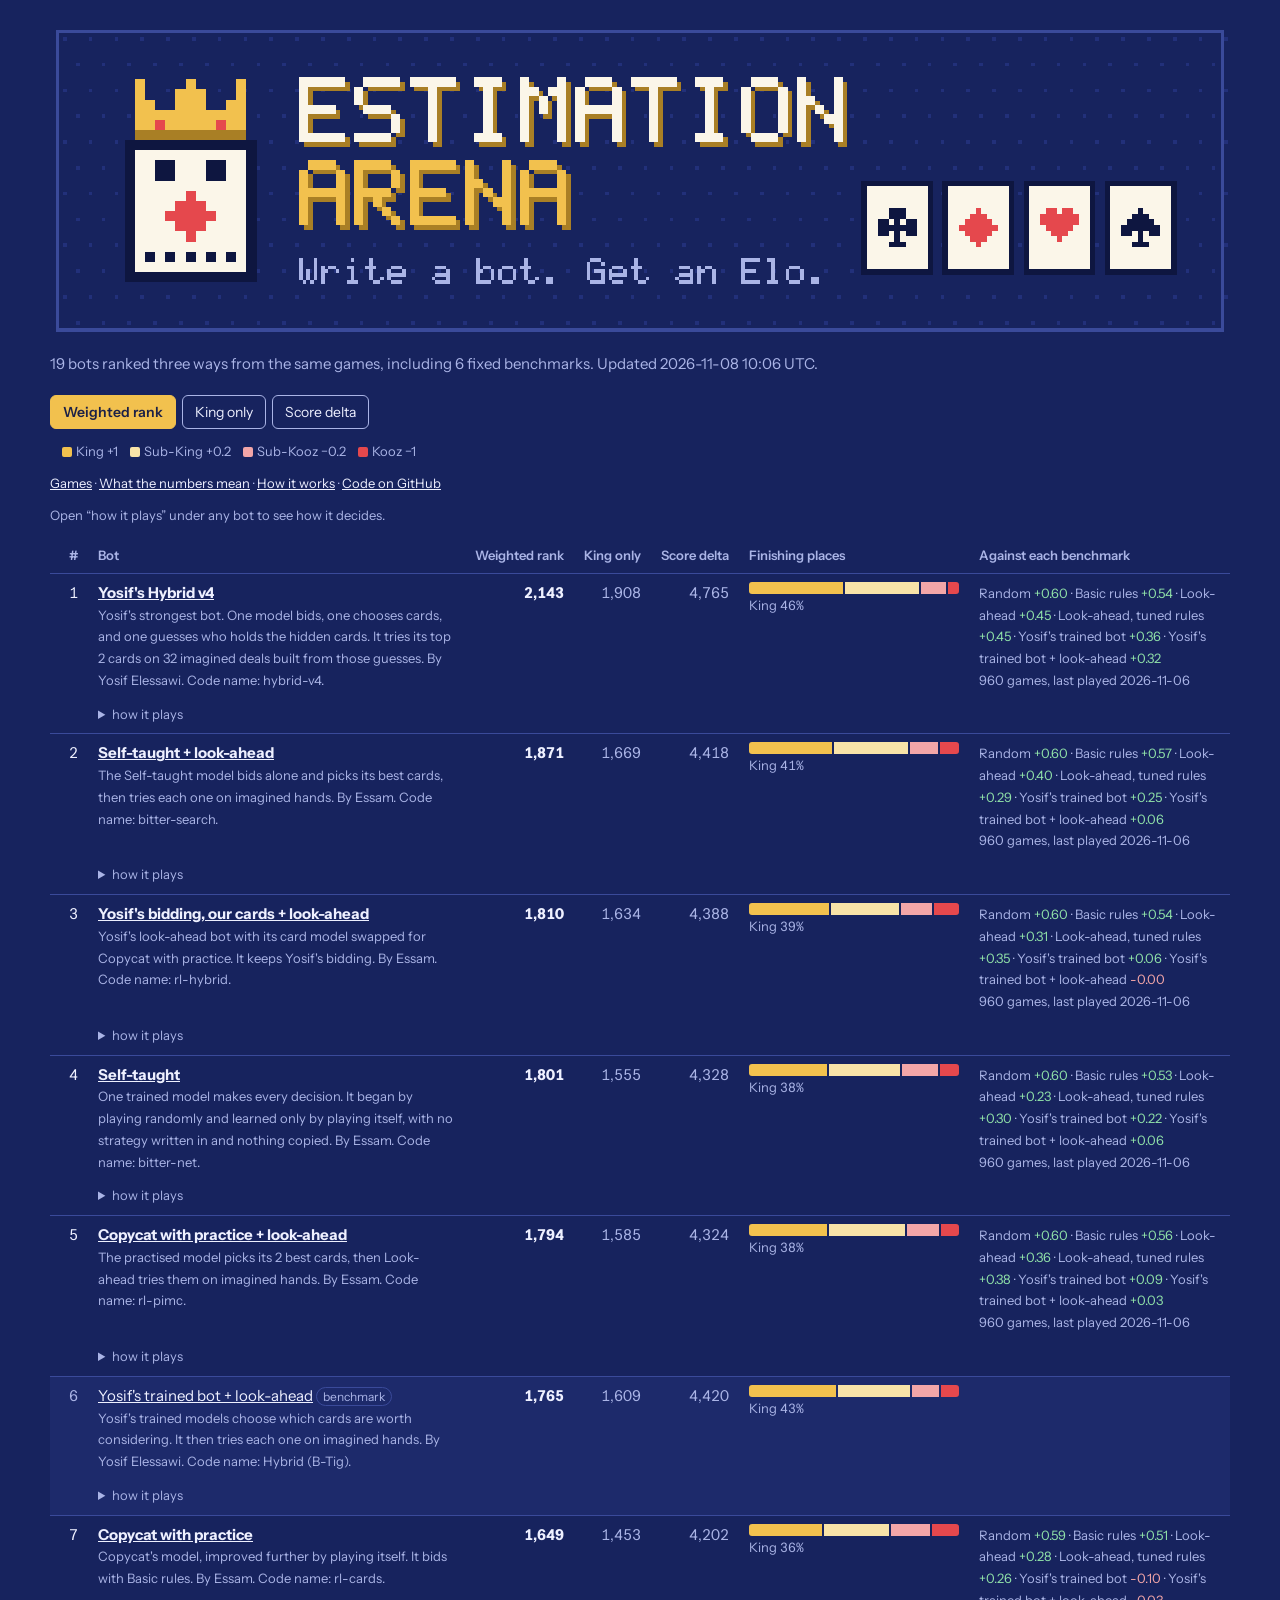
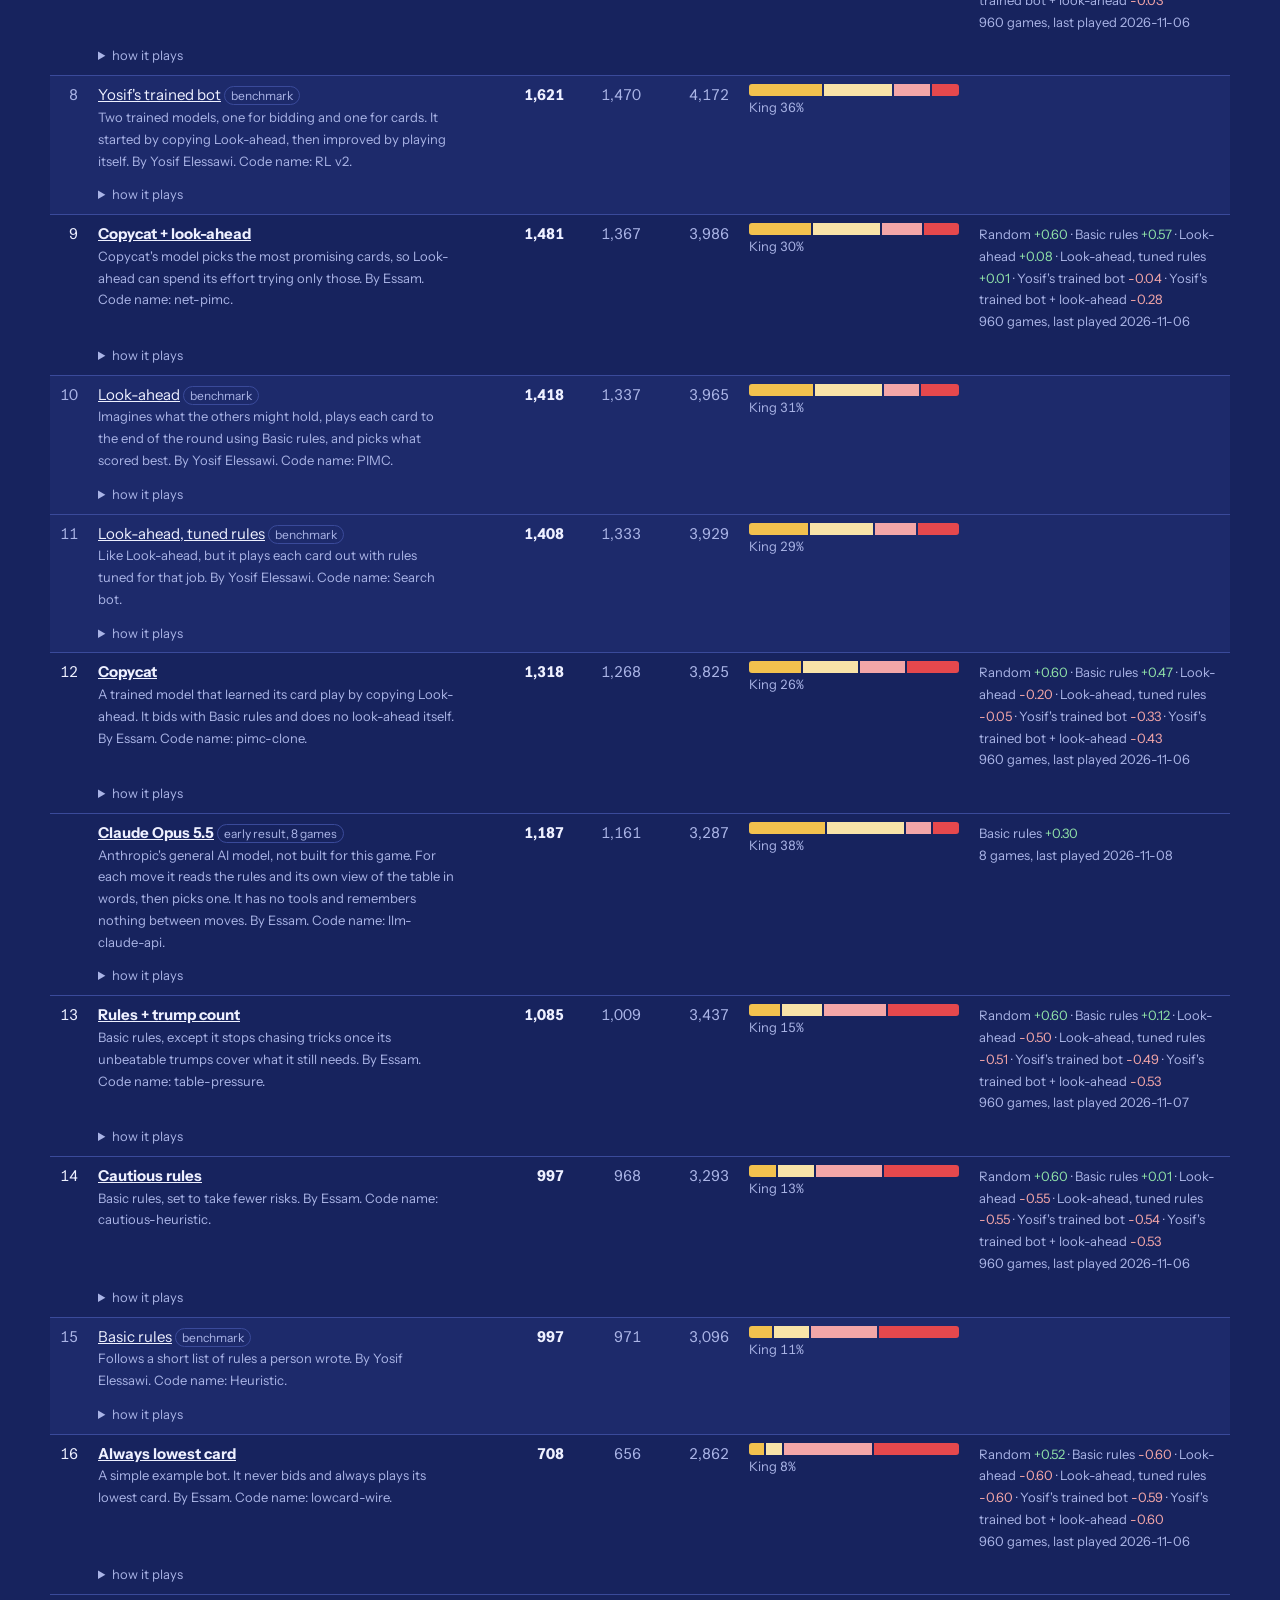
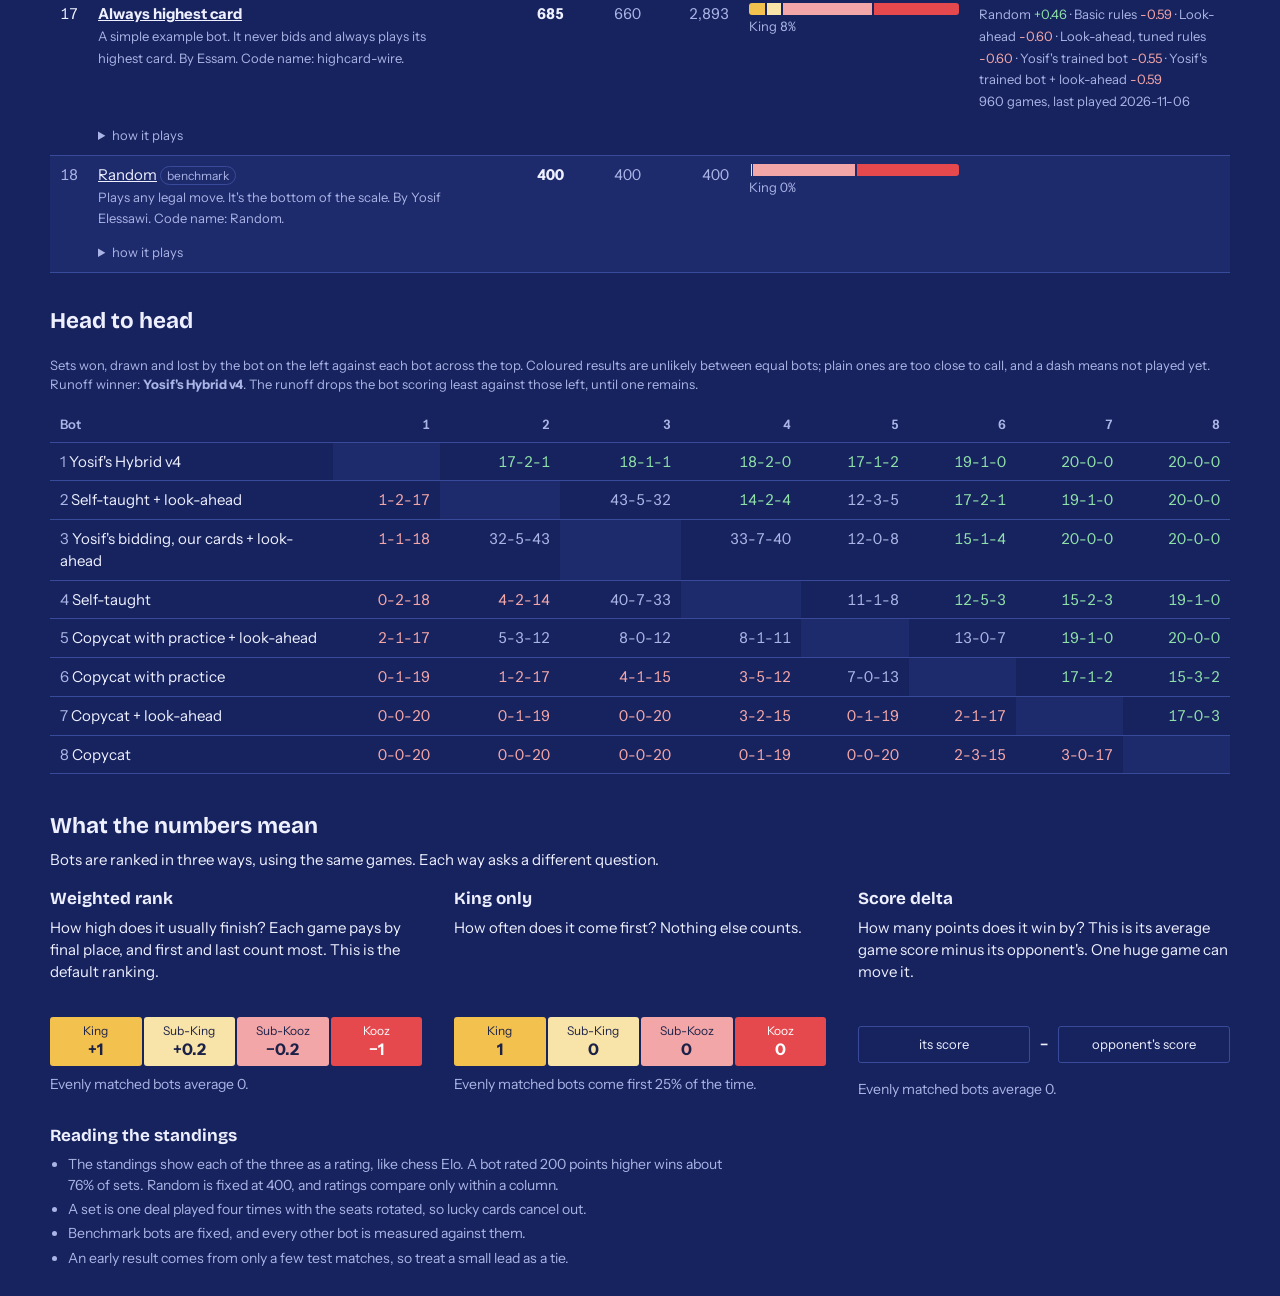
==== commit a2c72ca3: "ladder: bitter-net.vs.rl-hybrid" ====
--- a/site/index.html
+++ b/site/index.html
@@ -37,7 +37,7 @@
 <body data-metric="weighted"><main>
 <h1 class="brand-title"><svg class="banner" xmlns="http://www.w3.org/2000/svg" viewBox="0 0 1280 340" width="1280" height="340" role="img" shape-rendering="crispEdges"><title>Estimation Arena</title><desc>A pixel-art king's card with a robot face, beside the words Estimation Arena. Write a bot. Get an Elo.</desc><style>.eyes{animation:blink 5s steps(1) infinite}@keyframes blink{0%,93%{opacity:1}94%,97%{opacity:0}98%{opacity:1}}.deal{animation:deal 9s steps(1) infinite}@keyframes deal{0%{transform:none}1%{transform:translateX(420px)}2%{transform:translateX(320px)}3%{transform:translateX(220px)}4%{transform:translateX(130px)}5%{transform:translateX(60px)}6%{transform:translateX(20px)}7%,100%{transform:none}}.shine{animation:shine 7s steps(46) infinite}@keyframes shine{0%{transform:translateX(0)}35%,100%{transform:translateX(1000px)}}@media(prefers-reduced-motion:reduce){*{animation:none!important}.packet{display:none}}</style><rect width="1280" height="340" fill="#17235e"/><path fill="#22307a" d="M14 14h4v4h-4zM42 14h4v4h-4zM70 14h4v4h-4zM98 14h4v4h-4zM126 14h4v4h-4zM154 14h4v4h-4zM182 14h4v4h-4zM210 14h4v4h-4zM238 14h4v4h-4zM266 14h4v4h-4zM294 14h4v4h-4zM322 14h4v4h-4zM350 14h4v4h-4zM378 14h4v4h-4zM406 14h4v4h-4zM434 14h4v4h-4zM462 14h4v4h-4zM490 14h4v4h-4zM518 14h4v4h-4zM546 14h4v4h-4zM574 14h4v4h-4zM602 14h4v4h-4zM630 14h4v4h-4zM658 14h4v4h-4zM686 14h4v4h-4zM714 14h4v4h-4zM742 14h4v4h-4zM770 14h4v4h-4zM798 14h4v4h-4zM826 14h4v4h-4zM854 14h4v4h-4zM882 14h4v4h-4zM910 14h4v4h-4zM938 14h4v4h-4zM966 14h4v4h-4zM994 14h4v4h-4zM1022 14h4v4h-4zM1050 14h4v4h-4zM1078 14h4v4h-4zM1106 14h4v4h-4zM1134 14h4v4h-4zM1162 14h4v4h-4zM1190 14h4v4h-4zM1218 14h4v4h-4zM1246 14h4v4h-4zM1274 14h4v4h-4zM28 42h4v4h-4zM56 42h4v4h-4zM84 42h4v4h-4zM112 42h4v4h-4zM140 42h4v4h-4zM168 42h4v4h-4zM196 42h4v4h-4zM224 42h4v4h-4zM252 42h4v4h-4zM280 42h4v4h-4zM308 42h4v4h-4zM336 42h4v4h-4zM364 42h4v4h-4zM392 42h4v4h-4zM420 42h4v4h-4zM448 42h4v4h-4zM476 42h4v4h-4zM504 42h4v4h-4zM532 42h4v4h-4zM560 42h4v4h-4zM588 42h4v4h-4zM616 42h4v4h-4zM644 42h4v4h-4zM672 42h4v4h-4zM700 42h4v4h-4zM728 42h4v4h-4zM756 42h4v4h-4zM784 42h4v4h-4zM812 42h4v4h-4zM840 42h4v4h-4zM868 42h4v4h-4zM896 42h4v4h-4zM924 42h4v4h-4zM952 42h4v4h-4zM980 42h4v4h-4zM1008 42h4v4h-4zM1036 42h4v4h-4zM1064 42h4v4h-4zM1092 42h4v4h-4zM1120 42h4v4h-4zM1148 42h4v4h-4zM1176 42h4v4h-4zM1204 42h4v4h-4zM1232 42h4v4h-4zM1260 42h4v4h-4zM14 70h4v4h-4zM42 70h4v4h-4zM70 70h4v4h-4zM98 70h4v4h-4zM126 70h4v4h-4zM154 70h4v4h-4zM182 70h4v4h-4zM210 70h4v4h-4zM238 70h4v4h-4zM266 70h4v4h-4zM294 70h4v4h-4zM322 70h4v4h-4zM350 70h4v4h-4zM378 70h4v4h-4zM406 70h4v4h-4zM434 70h4v4h-4zM462 70h4v4h-4zM490 70h4v4h-4zM518 70h4v4h-4zM546 70h4v4h-4zM574 70h4v4h-4zM602 70h4v4h-4zM630 70h4v4h-4zM658 70h4v4h-4zM686 70h4v4h-4zM714 70h4v4h-4zM742 70h4v4h-4zM770 70h4v4h-4zM798 70h4v4h-4zM826 70h4v4h-4zM854 70h4v4h-4zM882 70h4v4h-4zM910 70h4v4h-4zM938 70h4v4h-4zM966 70h4v4h-4zM994 70h4v4h-4zM1022 70h4v4h-4zM1050 70h4v4h-4zM1078 70h4v4h-4zM1106 70h4v4h-4zM1134 70h4v4h-4zM1162 70h4v4h-4zM1190 70h4v4h-4zM1218 70h4v4h-4zM1246 70h4v4h-4zM1274 70h4v4h-4zM28 98h4v4h-4zM56 98h4v4h-4zM84 98h4v4h-4zM112 98h4v4h-4zM140 98h4v4h-4zM168 98h4v4h-4zM196 98h4v4h-4zM224 98h4v4h-4zM252 98h4v4h-4zM280 98h4v4h-4zM308 98h4v4h-4zM336 98h4v4h-4zM364 98h4v4h-4zM392 98h4v4h-4zM420 98h4v4h-4zM448 98h4v4h-4zM476 98h4v4h-4zM504 98h4v4h-4zM532 98h4v4h-4zM560 98h4v4h-4zM588 98h4v4h-4zM616 98h4v4h-4zM644 98h4v4h-4zM672 98h4v4h-4zM700 98h4v4h-4zM728 98h4v4h-4zM756 98h4v4h-4zM784 98h4v4h-4zM812 98h4v4h-4zM840 98h4v4h-4zM868 98h4v4h-4zM896 98h4v4h-4zM924 98h4v4h-4zM952 98h4v4h-4zM980 98h4v4h-4zM1008 98h4v4h-4zM1036 98h4v4h-4zM1064 98h4v4h-4zM1092 98h4v4h-4zM1120 98h4v4h-4zM1148 98h4v4h-4zM1176 98h4v4h-4zM1204 98h4v4h-4zM1232 98h4v4h-4zM1260 98h4v4h-4zM14 126h4v4h-4zM42 126h4v4h-4zM70 126h4v4h-4zM98 126h4v4h-4zM126 126h4v4h-4zM154 126h4v4h-4zM182 126h4v4h-4zM210 126h4v4h-4zM238 126h4v4h-4zM266 126h4v4h-4zM294 126h4v4h-4zM322 126h4v4h-4zM350 126h4v4h-4zM378 126h4v4h-4zM406 126h4v4h-4zM434 126h4v4h-4zM462 126h4v4h-4zM490 126h4v4h-4zM518 126h4v4h-4zM546 126h4v4h-4zM574 126h4v4h-4zM602 126h4v4h-4zM630 126h4v4h-4zM658 126h4v4h-4zM686 126h4v4h-4zM714 126h4v4h-4zM742 126h4v4h-4zM770 126h4v4h-4zM798 126h4v4h-4zM826 126h4v4h-4zM854 126h4v4h-4zM882 126h4v4h-4zM910 126h4v4h-4zM938 126h4v4h-4zM966 126h4v4h-4zM994 126h4v4h-4zM1022 126h4v4h-4zM1050 126h4v4h-4zM1078 126h4v4h-4zM1106 126h4v4h-4zM1134 126h4v4h-4zM1162 126h4v4h-4zM1190 126h4v4h-4zM1218 126h4v4h-4zM1246 126h4v4h-4zM1274 126h4v4h-4zM28 154h4v4h-4zM56 154h4v4h-4zM84 154h4v4h-4zM112 154h4v4h-4zM140 154h4v4h-4zM168 154h4v4h-4zM196 154h4v4h-4zM224 154h4v4h-4zM252 154h4v4h-4zM280 154h4v4h-4zM308 154h4v4h-4zM336 154h4v4h-4zM364 154h4v4h-4zM392 154h4v4h-4zM420 154h4v4h-4zM448 154h4v4h-4zM476 154h4v4h-4zM504 154h4v4h-4zM532 154h4v4h-4zM560 154h4v4h-4zM588 154h4v4h-4zM616 154h4v4h-4zM644 154h4v4h-4zM672 154h4v4h-4zM700 154h4v4h-4zM728 154h4v4h-4zM756 154h4v4h-4zM784 154h4v4h-4zM812 154h4v4h-4zM840 154h4v4h-4zM868 154h4v4h-4zM896 154h4v4h-4zM924 154h4v4h-4zM952 154h4v4h-4zM980 154h4v4h-4zM1008 154h4v4h-4zM1036 154h4v4h-4zM1064 154h4v4h-4zM1092 154h4v4h-4zM1120 154h4v4h-4zM1148 154h4v4h-4zM1176 154h4v4h-4zM1204 154h4v4h-4zM1232 154h4v4h-4zM1260 154h4v4h-4zM14 182h4v4h-4zM42 182h4v4h-4zM70 182h4v4h-4zM98 182h4v4h-4zM126 182h4v4h-4zM154 182h4v4h-4zM182 182h4v4h-4zM210 182h4v4h-4zM238 182h4v4h-4zM266 182h4v4h-4zM294 182h4v4h-4zM322 182h4v4h-4zM350 182h4v4h-4zM378 182h4v4h-4zM406 182h4v4h-4zM434 182h4v4h-4zM462 182h4v4h-4zM490 182h4v4h-4zM518 182h4v4h-4zM546 182h4v4h-4zM574 182h4v4h-4zM602 182h4v4h-4zM630 182h4v4h-4zM658 182h4v4h-4zM686 182h4v4h-4zM714 182h4v4h-4zM742 182h4v4h-4zM770 182h4v4h-4zM798 182h4v4h-4zM826 182h4v4h-4zM854 182h4v4h-4zM882 182h4v4h-4zM910 182h4v4h-4zM938 182h4v4h-4zM966 182h4v4h-4zM994 182h4v4h-4zM1022 182h4v4h-4zM1050 182h4v4h-4zM1078 182h4v4h-4zM1106 182h4v4h-4zM1134 182h4v4h-4zM1162 182h4v4h-4zM1190 182h4v4h-4zM1218 182h4v4h-4zM1246 182h4v4h-4zM1274 182h4v4h-4zM28 210h4v4h-4zM56 210h4v4h-4zM84 210h4v4h-4zM112 210h4v4h-4zM140 210h4v4h-4zM168 210h4v4h-4zM196 210h4v4h-4zM224 210h4v4h-4zM252 210h4v4h-4zM280 210h4v4h-4zM308 210h4v4h-4zM336 210h4v4h-4zM364 210h4v4h-4zM392 210h4v4h-4zM420 210h4v4h-4zM448 210h4v4h-4zM476 210h4v4h-4zM504 210h4v4h-4zM532 210h4v4h-4zM560 210h4v4h-4zM588 210h4v4h-4zM616 210h4v4h-4zM644 210h4v4h-4zM672 210h4v4h-4zM700 210h4v4h-4zM728 210h4v4h-4zM756 210h4v4h-4zM784 210h4v4h-4zM812 210h4v4h-4zM840 210h4v4h-4zM868 210h4v4h-4zM896 210h4v4h-4zM924 210h4v4h-4zM952 210h4v4h-4zM980 210h4v4h-4zM1008 210h4v4h-4zM1036 210h4v4h-4zM1064 210h4v4h-4zM1092 210h4v4h-4zM1120 210h4v4h-4zM1148 210h4v4h-4zM1176 210h4v4h-4zM1204 210h4v4h-4zM1232 210h4v4h-4zM1260 210h4v4h-4zM14 238h4v4h-4zM42 238h4v4h-4zM70 238h4v4h-4zM98 238h4v4h-4zM126 238h4v4h-4zM154 238h4v4h-4zM182 238h4v4h-4zM210 238h4v4h-4zM238 238h4v4h-4zM266 238h4v4h-4zM294 238h4v4h-4zM322 238h4v4h-4zM350 238h4v4h-4zM378 238h4v4h-4zM406 238h4v4h-4zM434 238h4v4h-4zM462 238h4v4h-4zM490 238h4v4h-4zM518 238h4v4h-4zM546 238h4v4h-4zM574 238h4v4h-4zM602 238h4v4h-4zM630 238h4v4h-4zM658 238h4v4h-4zM686 238h4v4h-4zM714 238h4v4h-4zM742 238h4v4h-4zM770 238h4v4h-4zM798 238h4v4h-4zM826 238h4v4h-4zM854 238h4v4h-4zM882 238h4v4h-4zM910 238h4v4h-4zM938 238h4v4h-4zM966 238h4v4h-4zM994 238h4v4h-4zM1022 238h4v4h-4zM1050 238h4v4h-4zM1078 238h4v4h-4zM1106 238h4v4h-4zM1134 238h4v4h-4zM1162 238h4v4h-4zM1190 238h4v4h-4zM1218 238h4v4h-4zM1246 238h4v4h-4zM1274 238h4v4h-4zM28 266h4v4h-4zM56 266h4v4h-4zM84 266h4v4h-4zM112 266h4v4h-4zM140 266h4v4h-4zM168 266h4v4h-4zM196 266h4v4h-4zM224 266h4v4h-4zM252 266h4v4h-4zM280 266h4v4h-4zM308 266h4v4h-4zM336 266h4v4h-4zM364 266h4v4h-4zM392 266h4v4h-4zM420 266h4v4h-4zM448 266h4v4h-4zM476 266h4v4h-4zM504 266h4v4h-4zM532 266h4v4h-4zM560 266h4v4h-4zM588 266h4v4h-4zM616 266h4v4h-4zM644 266h4v4h-4zM672 266h4v4h-4zM700 266h4v4h-4zM728 266h4v4h-4zM756 266h4v4h-4zM784 266h4v4h-4zM812 266h4v4h-4zM840 266h4v4h-4zM868 266h4v4h-4zM896 266h4v4h-4zM924 266h4v4h-4zM952 266h4v4h-4zM980 266h4v4h-4zM1008 266h4v4h-4zM1036 266h4v4h-4zM1064 266h4v4h-4zM1092 266h4v4h-4zM1120 266h4v4h-4zM1148 266h4v4h-4zM1176 266h4v4h-4zM1204 266h4v4h-4zM1232 266h4v4h-4zM1260 266h4v4h-4zM14 294h4v4h-4zM42 294h4v4h-4zM70 294h4v4h-4zM98 294h4v4h-4zM126 294h4v4h-4zM154 294h4v4h-4zM182 294h4v4h-4zM210 294h4v4h-4zM238 294h4v4h-4zM266 294h4v4h-4zM294 294h4v4h-4zM322 294h4v4h-4zM350 294h4v4h-4zM378 294h4v4h-4zM406 294h4v4h-4zM434 294h4v4h-4zM462 294h4v4h-4zM490 294h4v4h-4zM518 294h4v4h-4zM546 294h4v4h-4zM574 294h4v4h-4zM602 294h4v4h-4zM630 294h4v4h-4zM658 294h4v4h-4zM686 294h4v4h-4zM714 294h4v4h-4zM742 294h4v4h-4zM770 294h4v4h-4zM798 294h4v4h-4zM826 294h4v4h-4zM854 294h4v4h-4zM882 294h4v4h-4zM910 294h4v4h-4zM938 294h4v4h-4zM966 294h4v4h-4zM994 294h4v4h-4zM1022 294h4v4h-4zM1050 294h4v4h-4zM1078 294h4v4h-4zM1106 294h4v4h-4zM1134 294h4v4h-4zM1162 294h4v4h-4zM1190 294h4v4h-4zM1218 294h4v4h-4zM1246 294h4v4h-4zM1274 294h4v4h-4zM28 322h4v4h-4zM56 322h4v4h-4zM84 322h4v4h-4zM112 322h4v4h-4zM140 322h4v4h-4zM168 322h4v4h-4zM196 322h4v4h-4zM224 322h4v4h-4zM252 322h4v4h-4zM280 322h4v4h-4zM308 322h4v4h-4zM336 322h4v4h-4zM364 322h4v4h-4zM392 322h4v4h-4zM420 322h4v4h-4zM448 322h4v4h-4zM476 322h4v4h-4zM504 322h4v4h-4zM532 322h4v4h-4zM560 322h4v4h-4zM588 322h4v4h-4zM616 322h4v4h-4zM644 322h4v4h-4zM672 322h4v4h-4zM700 322h4v4h-4zM728 322h4v4h-4zM756 322h4v4h-4zM784 322h4v4h-4zM812 322h4v4h-4zM840 322h4v4h-4zM868 322h4v4h-4zM896 322h4v4h-4zM924 322h4v4h-4zM952 322h4v4h-4zM980 322h4v4h-4zM1008 322h4v4h-4zM1036 322h4v4h-4zM1064 322h4v4h-4zM1092 322h4v4h-4zM1120 322h4v4h-4zM1148 322h4v4h-4zM1176 322h4v4h-4zM1204 322h4v4h-4zM1232 322h4v4h-4zM1260 322h4v4h-4z"/><rect x="8" y="8" width="1264" height="324" fill="none" stroke="#3a4a9a" stroke-width="4"/><path fill="#fbf6e9" d="M114 148h22v11h-22zM169 148h22v11h-22zM114 159h22v11h-22zM169 159h22v11h-22z"/><path fill="#f2c14e" d="M92 60h11v11h-11zM147 60h11v11h-11zM202 60h11v11h-11zM92 71h11v11h-11zM136 71h33v11h-33zM202 71h11v11h-11zM92 82h22v11h-22zM136 82h33v11h-33zM191 82h22v11h-22zM92 93h121v11h-121zM92 104h22v11h-22zM125 104h55v11h-55zM191 104h22v11h-22z"/><path fill="#a97f25" d="M92 115h121v11h-121z"/><path fill="#e5484d" d="M114 104h11v11h-11zM180 104h11v11h-11zM147 181h11v11h-11zM136 192h33v11h-33zM125 203h55v11h-55zM136 214h33v11h-33zM147 225h11v11h-11z"/><path fill="#0e1640" d="M81 126h143v11h-143zM81 137h11v11h-11zM213 137h11v11h-11zM81 148h11v11h-11zM213 148h11v11h-11zM81 159h11v11h-11zM213 159h11v11h-11zM81 170h11v11h-11zM213 170h11v11h-11zM81 181h11v11h-11zM213 181h11v11h-11zM81 192h11v11h-11zM213 192h11v11h-11zM81 203h11v11h-11zM213 203h11v11h-11zM81 214h11v11h-11zM213 214h11v11h-11zM81 225h11v11h-11zM213 225h11v11h-11zM81 236h11v11h-11zM213 236h11v11h-11zM81 247h11v11h-11zM213 247h11v11h-11zM81 258h11v11h-11zM213 258h11v11h-11zM81 269h143v11h-143z"/><path fill="#fbf6e9" d="M92 137h121v11h-121zM92 148h22v11h-22zM136 148h33v11h-33zM191 148h22v11h-22zM92 159h22v11h-22zM136 159h33v11h-33zM191 159h22v11h-22zM92 170h121v11h-121zM92 181h55v11h-55zM158 181h55v11h-55zM92 192h44v11h-44zM169 192h44v11h-44zM92 203h33v11h-33zM180 203h33v11h-33zM92 214h44v11h-44zM169 214h44v11h-44zM92 225h55v11h-55zM158 225h55v11h-55zM92 236h121v11h-121zM92 247h11v11h-11zM114 247h11v11h-11zM136 247h11v11h-11zM158 247h11v11h-11zM180 247h11v11h-11zM202 247h11v11h-11zM92 258h121v11h-121z"/><path fill="#0e1640" d="M103 247h11v11h-11zM125 247h11v11h-11zM147 247h11v11h-11zM169 247h11v11h-11zM191 247h11v11h-11z"/><path class="eyes" fill="#0e1640" d="M114 148h22v11h-22zM169 148h22v11h-22zM114 159h22v11h-22zM169 159h22v11h-22z"/><clipPath id="word"><path d="M270 58h50v10h-50zM270 68h10v10h-10zM270 78h10v10h-10zM270 88h40v10h-40zM270 98h10v10h-10zM270 108h10v10h-10zM270 118h50v10h-50zM340 58h40v10h-40zM330 68h10v10h-10zM330 78h10v10h-10zM340 88h30v10h-30zM370 98h10v10h-10zM370 108h10v10h-10zM330 118h40v10h-40zM390 58h50v10h-50zM410 68h10v10h-10zM410 78h10v10h-10zM410 88h10v10h-10zM410 98h10v10h-10zM410 108h10v10h-10zM410 118h10v10h-10zM460 58h30v10h-30zM470 68h10v10h-10zM470 78h10v10h-10zM470 88h10v10h-10zM470 98h10v10h-10zM470 108h10v10h-10zM460 118h30v10h-30zM510 58h10v10h-10zM550 58h10v10h-10zM510 68h20v10h-20zM540 68h20v10h-20zM510 78h10v10h-10zM530 78h10v10h-10zM550 78h10v10h-10zM510 88h10v10h-10zM530 88h10v10h-10zM550 88h10v10h-10zM510 98h10v10h-10zM550 98h10v10h-10zM510 108h10v10h-10zM550 108h10v10h-10zM510 118h10v10h-10zM550 118h10v10h-10zM580 58h30v10h-30zM570 68h10v10h-10zM610 68h10v10h-10zM570 78h10v10h-10zM610 78h10v10h-10zM570 88h50v10h-50zM570 98h10v10h-10zM610 98h10v10h-10zM570 108h10v10h-10zM610 108h10v10h-10zM570 118h10v10h-10zM610 118h10v10h-10zM630 58h50v10h-50zM650 68h10v10h-10zM650 78h10v10h-10zM650 88h10v10h-10zM650 98h10v10h-10zM650 108h10v10h-10zM650 118h10v10h-10zM700 58h30v10h-30zM710 68h10v10h-10zM710 78h10v10h-10zM710 88h10v10h-10zM710 98h10v10h-10zM710 108h10v10h-10zM700 118h30v10h-30zM760 58h30v10h-30zM750 68h10v10h-10zM790 68h10v10h-10zM750 78h10v10h-10zM790 78h10v10h-10zM750 88h10v10h-10zM790 88h10v10h-10zM750 98h10v10h-10zM790 98h10v10h-10zM750 108h10v10h-10zM790 108h10v10h-10zM760 118h30v10h-30zM810 58h10v10h-10zM850 58h10v10h-10zM810 68h10v10h-10zM850 68h10v10h-10zM810 78h20v10h-20zM850 78h10v10h-10zM810 88h10v10h-10zM830 88h10v10h-10zM850 88h10v10h-10zM810 98h10v10h-10zM840 98h20v10h-20zM810 108h10v10h-10zM850 108h10v10h-10zM810 118h10v10h-10zM850 118h10v10h-10zM280 148h30v10h-30zM270 158h10v10h-10zM310 158h10v10h-10zM270 168h10v10h-10zM310 168h10v10h-10zM270 178h50v10h-50zM270 188h10v10h-10zM310 188h10v10h-10zM270 198h10v10h-10zM310 198h10v10h-10zM270 208h10v10h-10zM310 208h10v10h-10zM330 148h40v10h-40zM330 158h10v10h-10zM370 158h10v10h-10zM330 168h10v10h-10zM370 168h10v10h-10zM330 178h40v10h-40zM330 188h10v10h-10zM350 188h10v10h-10zM330 198h10v10h-10zM360 198h10v10h-10zM330 208h10v10h-10zM370 208h10v10h-10zM390 148h50v10h-50zM390 158h10v10h-10zM390 168h10v10h-10zM390 178h40v10h-40zM390 188h10v10h-10zM390 198h10v10h-10zM390 208h50v10h-50zM450 148h10v10h-10zM490 148h10v10h-10zM450 158h10v10h-10zM490 158h10v10h-10zM450 168h20v10h-20zM490 168h10v10h-10zM450 178h10v10h-10zM470 178h10v10h-10zM490 178h10v10h-10zM450 188h10v10h-10zM480 188h20v10h-20zM450 198h10v10h-10zM490 198h10v10h-10zM450 208h10v10h-10zM490 208h10v10h-10zM520 148h30v10h-30zM510 158h10v10h-10zM550 158h10v10h-10zM510 168h10v10h-10zM550 168h10v10h-10zM510 178h50v10h-50zM510 188h10v10h-10zM550 188h10v10h-10zM510 198h10v10h-10zM550 198h10v10h-10zM510 208h10v10h-10zM550 208h10v10h-10z"/></clipPath><path fill="#a97f25" d="M275 63h50v10h-50zM275 73h10v10h-10zM275 83h10v10h-10zM275 93h40v10h-40zM275 103h10v10h-10zM275 113h10v10h-10zM275 123h50v10h-50zM345 63h40v10h-40zM335 73h10v10h-10zM335 83h10v10h-10zM345 93h30v10h-30zM375 103h10v10h-10zM375 113h10v10h-10zM335 123h40v10h-40zM395 63h50v10h-50zM415 73h10v10h-10zM415 83h10v10h-10zM415 93h10v10h-10zM415 103h10v10h-10zM415 113h10v10h-10zM415 123h10v10h-10zM465 63h30v10h-30zM475 73h10v10h-10zM475 83h10v10h-10zM475 93h10v10h-10zM475 103h10v10h-10zM475 113h10v10h-10zM465 123h30v10h-30zM515 63h10v10h-10zM555 63h10v10h-10zM515 73h20v10h-20zM545 73h20v10h-20zM515 83h10v10h-10zM535 83h10v10h-10zM555 83h10v10h-10zM515 93h10v10h-10zM535 93h10v10h-10zM555 93h10v10h-10zM515 103h10v10h-10zM555 103h10v10h-10zM515 113h10v10h-10zM555 113h10v10h-10zM515 123h10v10h-10zM555 123h10v10h-10zM585 63h30v10h-30zM575 73h10v10h-10zM615 73h10v10h-10zM575 83h10v10h-10zM615 83h10v10h-10zM575 93h50v10h-50zM575 103h10v10h-10zM615 103h10v10h-10zM575 113h10v10h-10zM615 113h10v10h-10zM575 123h10v10h-10zM615 123h10v10h-10zM635 63h50v10h-50zM655 73h10v10h-10zM655 83h10v10h-10zM655 93h10v10h-10zM655 103h10v10h-10zM655 113h10v10h-10zM655 123h10v10h-10zM705 63h30v10h-30zM715 73h10v10h-10zM715 83h10v10h-10zM715 93h10v10h-10zM715 103h10v10h-10zM715 113h10v10h-10zM705 123h30v10h-30zM765 63h30v10h-30zM755 73h10v10h-10zM795 73h10v10h-10zM755 83h10v10h-10zM795 83h10v10h-10zM755 93h10v10h-10zM795 93h10v10h-10zM755 103h10v10h-10zM795 103h10v10h-10zM755 113h10v10h-10zM795 113h10v10h-10zM765 123h30v10h-30zM815 63h10v10h-10zM855 63h10v10h-10zM815 73h10v10h-10zM855 73h10v10h-10zM815 83h20v10h-20zM855 83h10v10h-10zM815 93h10v10h-10zM835 93h10v10h-10zM855 93h10v10h-10zM815 103h10v10h-10zM845 103h20v10h-20zM815 113h10v10h-10zM855 113h10v10h-10zM815 123h10v10h-10zM855 123h10v10h-10zM285 153h30v10h-30zM275 163h10v10h-10zM315 163h10v10h-10zM275 173h10v10h-10zM315 173h10v10h-10zM275 183h50v10h-50zM275 193h10v10h-10zM315 193h10v10h-10zM275 203h10v10h-10zM315 203h10v10h-10zM275 213h10v10h-10zM315 213h10v10h-10zM335 153h40v10h-40zM335 163h10v10h-10zM375 163h10v10h-10zM335 173h10v10h-10zM375 173h10v10h-10zM335 183h40v10h-40zM335 193h10v10h-10zM355 193h10v10h-10zM335 203h10v10h-10zM365 203h10v10h-10zM335 213h10v10h-10zM375 213h10v10h-10zM395 153h50v10h-50zM395 163h10v10h-10zM395 173h10v10h-10zM395 183h40v10h-40zM395 193h10v10h-10zM395 203h10v10h-10zM395 213h50v10h-50zM455 153h10v10h-10zM495 153h10v10h-10zM455 163h10v10h-10zM495 163h10v10h-10zM455 173h20v10h-20zM495 173h10v10h-10zM455 183h10v10h-10zM475 183h10v10h-10zM495 183h10v10h-10zM455 193h10v10h-10zM485 193h20v10h-20zM455 203h10v10h-10zM495 203h10v10h-10zM455 213h10v10h-10zM495 213h10v10h-10zM525 153h30v10h-30zM515 163h10v10h-10zM555 163h10v10h-10zM515 173h10v10h-10zM555 173h10v10h-10zM515 183h50v10h-50zM515 193h10v10h-10zM555 193h10v10h-10zM515 203h10v10h-10zM555 203h10v10h-10zM515 213h10v10h-10zM555 213h10v10h-10z"/><path fill="#fbf6e9" d="M270 58h50v10h-50zM270 68h10v10h-10zM270 78h10v10h-10zM270 88h40v10h-40zM270 98h10v10h-10zM270 108h10v10h-10zM270 118h50v10h-50zM340 58h40v10h-40zM330 68h10v10h-10zM330 78h10v10h-10zM340 88h30v10h-30zM370 98h10v10h-10zM370 108h10v10h-10zM330 118h40v10h-40zM390 58h50v10h-50zM410 68h10v10h-10zM410 78h10v10h-10zM410 88h10v10h-10zM410 98h10v10h-10zM410 108h10v10h-10zM410 118h10v10h-10zM460 58h30v10h-30zM470 68h10v10h-10zM470 78h10v10h-10zM470 88h10v10h-10zM470 98h10v10h-10zM470 108h10v10h-10zM460 118h30v10h-30zM510 58h10v10h-10zM550 58h10v10h-10zM510 68h20v10h-20zM540 68h20v10h-20zM510 78h10v10h-10zM530 78h10v10h-10zM550 78h10v10h-10zM510 88h10v10h-10zM530 88h10v10h-10zM550 88h10v10h-10zM510 98h10v10h-10zM550 98h10v10h-10zM510 108h10v10h-10zM550 108h10v10h-10zM510 118h10v10h-10zM550 118h10v10h-10zM580 58h30v10h-30zM570 68h10v10h-10zM610 68h10v10h-10zM570 78h10v10h-10zM610 78h10v10h-10zM570 88h50v10h-50zM570 98h10v10h-10zM610 98h10v10h-10zM570 108h10v10h-10zM610 108h10v10h-10zM570 118h10v10h-10zM610 118h10v10h-10zM630 58h50v10h-50zM650 68h10v10h-10zM650 78h10v10h-10zM650 88h10v10h-10zM650 98h10v10h-10zM650 108h10v10h-10zM650 118h10v10h-10zM700 58h30v10h-30zM710 68h10v10h-10zM710 78h10v10h-10zM710 88h10v10h-10zM710 98h10v10h-10zM710 108h10v10h-10zM700 118h30v10h-30zM760 58h30v10h-30zM750 68h10v10h-10zM790 68h10v10h-10zM750 78h10v10h-10zM790 78h10v10h-10zM750 88h10v10h-10zM790 88h10v10h-10zM750 98h10v10h-10zM790 98h10v10h-10zM750 108h10v10h-10zM790 108h10v10h-10zM760 118h30v10h-30zM810 58h10v10h-10zM850 58h10v10h-10zM810 68h10v10h-10zM850 68h10v10h-10zM810 78h20v10h-20zM850 78h10v10h-10zM810 88h10v10h-10zM830 88h10v10h-10zM850 88h10v10h-10zM810 98h10v10h-10zM840 98h20v10h-20zM810 108h10v10h-10zM850 108h10v10h-10zM810 118h10v10h-10zM850 118h10v10h-10z"/><path fill="#f2c14e" d="M280 148h30v10h-30zM270 158h10v10h-10zM310 158h10v10h-10zM270 168h10v10h-10zM310 168h10v10h-10zM270 178h50v10h-50zM270 188h10v10h-10zM310 188h10v10h-10zM270 198h10v10h-10zM310 198h10v10h-10zM270 208h10v10h-10zM310 208h10v10h-10zM330 148h40v10h-40zM330 158h10v10h-10zM370 158h10v10h-10zM330 168h10v10h-10zM370 168h10v10h-10zM330 178h40v10h-40zM330 188h10v10h-10zM350 188h10v10h-10zM330 198h10v10h-10zM360 198h10v10h-10zM330 208h10v10h-10zM370 208h10v10h-10zM390 148h50v10h-50zM390 158h10v10h-10zM390 168h10v10h-10zM390 178h40v10h-40zM390 188h10v10h-10zM390 198h10v10h-10zM390 208h50v10h-50zM450 148h10v10h-10zM490 148h10v10h-10zM450 158h10v10h-10zM490 158h10v10h-10zM450 168h20v10h-20zM490 168h10v10h-10zM450 178h10v10h-10zM470 178h10v10h-10zM490 178h10v10h-10zM450 188h10v10h-10zM480 188h20v10h-20zM450 198h10v10h-10zM490 198h10v10h-10zM450 208h10v10h-10zM490 208h10v10h-10zM520 148h30v10h-30zM510 158h10v10h-10zM550 158h10v10h-10zM510 168h10v10h-10zM550 168h10v10h-10zM510 178h50v10h-50zM510 188h10v10h-10zM550 188h10v10h-10zM510 198h10v10h-10zM550 198h10v10h-10zM510 208h10v10h-10zM550 208h10v10h-10z"/><g clip-path="url(#word)"><rect class="shine" x="150" y="40" width="60" height="200" fill="#fff" opacity=".75"/></g><path fill="#aab4e6" d="M270 254h4v4h-4zM286 254h4v4h-4zM270 258h4v4h-4zM286 258h4v4h-4zM270 262h4v4h-4zM286 262h4v4h-4zM270 266h4v4h-4zM278 266h4v4h-4zM286 266h4v4h-4zM270 270h4v4h-4zM278 270h4v4h-4zM286 270h4v4h-4zM270 274h4v4h-4zM278 274h4v4h-4zM286 274h4v4h-4zM274 278h4v4h-4zM282 278h4v4h-4zM294 262h4v4h-4zM302 262h8v4h-8zM294 266h8v4h-8zM310 266h4v4h-4zM294 270h4v4h-4zM294 274h4v4h-4zM294 278h4v4h-4zM326 254h4v4h-4zM322 262h8v4h-8zM326 266h4v4h-4zM326 270h4v4h-4zM326 274h4v4h-4zM322 278h12v4h-12zM346 254h4v4h-4zM346 258h4v4h-4zM342 262h12v4h-12zM346 266h4v4h-4zM346 270h4v4h-4zM346 274h4v4h-4zM358 274h4v4h-4zM350 278h8v4h-8zM370 262h12v4h-12zM366 266h4v4h-4zM382 266h4v4h-4zM366 270h20v4h-20zM366 274h4v4h-4zM370 278h12v4h-12zM418 262h12v4h-12zM430 266h4v4h-4zM418 270h16v4h-16zM414 274h4v4h-4zM430 274h4v4h-4zM418 278h16v4h-16zM462 254h4v4h-4zM462 258h4v4h-4zM462 262h4v4h-4zM470 262h8v4h-8zM462 266h8v4h-8zM478 266h4v4h-4zM462 270h4v4h-4zM478 270h4v4h-4zM462 274h4v4h-4zM478 274h4v4h-4zM462 278h16v4h-16zM490 262h12v4h-12zM486 266h4v4h-4zM502 266h4v4h-4zM486 270h4v4h-4zM502 270h4v4h-4zM486 274h4v4h-4zM502 274h4v4h-4zM490 278h12v4h-12zM514 254h4v4h-4zM514 258h4v4h-4zM510 262h12v4h-12zM514 266h4v4h-4zM514 270h4v4h-4zM514 274h4v4h-4zM526 274h4v4h-4zM518 278h8v4h-8zM538 274h8v4h-8zM538 278h8v4h-8zM586 254h12v4h-12zM582 258h4v4h-4zM598 258h4v4h-4zM582 262h4v4h-4zM582 266h4v4h-4zM590 266h12v4h-12zM582 270h4v4h-4zM598 270h4v4h-4zM582 274h4v4h-4zM598 274h4v4h-4zM586 278h16v4h-16zM610 262h12v4h-12zM606 266h4v4h-4zM622 266h4v4h-4zM606 270h20v4h-20zM606 274h4v4h-4zM610 278h12v4h-12zM634 254h4v4h-4zM634 258h4v4h-4zM630 262h12v4h-12zM634 266h4v4h-4zM634 270h4v4h-4zM634 274h4v4h-4zM646 274h4v4h-4zM638 278h8v4h-8zM682 262h12v4h-12zM694 266h4v4h-4zM682 270h16v4h-16zM678 274h4v4h-4zM694 274h4v4h-4zM682 278h16v4h-16zM702 262h4v4h-4zM710 262h8v4h-8zM702 266h8v4h-8zM718 266h4v4h-4zM702 270h4v4h-4zM718 270h4v4h-4zM702 274h4v4h-4zM718 274h4v4h-4zM702 278h4v4h-4zM718 278h4v4h-4zM750 254h20v4h-20zM750 258h4v4h-4zM750 262h4v4h-4zM750 266h16v4h-16zM750 270h4v4h-4zM750 274h4v4h-4zM750 278h20v4h-20zM778 254h8v4h-8zM782 258h4v4h-4zM782 262h4v4h-4zM782 266h4v4h-4zM782 270h4v4h-4zM782 274h4v4h-4zM778 278h12v4h-12zM802 262h12v4h-12zM798 266h4v4h-4zM814 266h4v4h-4zM798 270h4v4h-4zM814 270h4v4h-4zM798 274h4v4h-4zM814 274h4v4h-4zM802 278h12v4h-12zM826 274h8v4h-8zM826 278h8v4h-8z"/><g class="deal" style="animation-delay:0s"><rect x="880" y="170" width="78" height="102" fill="#0e1640"/><rect x="886" y="176" width="66" height="90" fill="#fbf6e9"/><path fill="#0e1640" d="M910 200h18v6h-18zM910 206h18v6h-18zM898 212h12v6h-12zM916 212h6v6h-6zM928 212h12v6h-12zM898 218h42v6h-42zM898 224h12v6h-12zM916 224h6v6h-6zM928 224h12v6h-12zM916 230h6v6h-6zM910 236h18v6h-18z"/></g><g class="deal" style="animation-delay:0.25s"><rect x="968" y="170" width="78" height="102" fill="#0e1640"/><rect x="974" y="176" width="66" height="90" fill="#fbf6e9"/><path fill="#e5484d" d="M1004 200h6v6h-6zM998 206h18v6h-18zM992 212h30v6h-30zM986 218h42v6h-42zM992 224h30v6h-30zM998 230h18v6h-18zM1004 236h6v6h-6z"/></g><g class="deal" style="animation-delay:0.5s"><rect x="1056" y="170" width="78" height="102" fill="#0e1640"/><rect x="1062" y="176" width="66" height="90" fill="#fbf6e9"/><path fill="#e5484d" d="M1080 200h12v6h-12zM1098 200h12v6h-12zM1074 206h42v6h-42zM1074 212h42v6h-42zM1080 218h30v6h-30zM1086 224h18v6h-18zM1092 230h6v6h-6z"/></g><g class="deal" style="animation-delay:0.75s"><rect x="1144" y="170" width="78" height="102" fill="#0e1640"/><rect x="1150" y="176" width="66" height="90" fill="#fbf6e9"/><path fill="#0e1640" d="M1180 200h6v6h-6zM1174 206h18v6h-18zM1168 212h30v6h-30zM1162 218h42v6h-42zM1162 224h12v6h-12zM1180 224h6v6h-6zM1192 224h12v6h-12zM1180 230h6v6h-6zM1174 236h18v6h-18z"/></g></svg>
 </h1>
-<p class="sub">19 bots ranked three ways from the same games, including 6 fixed benchmarks. Updated 2026-11-08 10:01 UTC.</p>
+<p class="sub">19 bots ranked three ways from the same games, including 6 fixed benchmarks. Updated 2026-11-08 10:06 UTC.</p>
 <div class="metrics" role="group" aria-label="Rank by"><button type="button" data-rank="weighted" aria-pressed=true>Weighted rank</button><button type="button" data-rank="king" aria-pressed=false>King only</button><button type="button" data-rank="delta" aria-pressed=false>Score delta</button></div>
 <p class="desc"><span class="key p0"></span>King +1<span class="key p1"></span>Sub-King +0.2<span class="key p2"></span>Sub-Kooz −0.2<span class="key p3"></span>Kooz −1</p>
 <p class="desc"><a href="games/">Games</a> · <a href="#guide">What the numbers mean</a> · <a href="diagrams/how-it-works.html">How it works</a> · <a href="https://github.com/essamgouda97/estimation-arena">Code on GitHub</a></p>
@@ -45,41 +45,41 @@
 <table>
 <thead><tr><th class="num">#</th><th>Bot</th><th class="num m-weighted">Weighted rank</th><th class="num m-king">King only</th><th class="num m-delta">Score delta</th><th class="opt">Finishing places</th><th class="opt">Against each benchmark</th></tr></thead>
 <tbody>
-<tr class="sub bot" data-weighted="2143.3700503423097" data-king="1908.2009190016486" data-delta="4764.702666640549"><td class="num rank">1</td><td class="who-cell"><strong><a href="games/#bot=sub%3Ahybrid-v4">Yosif&#x27;s Hybrid v4</a></strong><br><span class="desc who">Yosif&#x27;s strongest bot. One model bids, one chooses cards, and one guesses who holds the hidden cards. It tries its top 2 cards on 32 imagined deals built from those guesses. By Yosif Elessawi. Code name: hybrid-v4.</span></td><td class="num m-weighted">2,143</td><td class="num m-king">1,908</td><td class="num m-delta">4,765</td><td class="opt"><div class="places" title="King 46% · Sub-King 37% · Sub-Kooz 12% · Kooz 5%" role="img" aria-label="King 46% · Sub-King 37% · Sub-Kooz 12% · Kooz 5%"><span class="p0" style="width:46.0%"></span><span class="p1" style="width:36.6%"></span><span class="p2" style="width:12.0%"></span><span class="p3" style="width:5.4%"></span></div><span class="king">King 46%</span></td><td class="opt"><span class="desc">Random <span class="m-weighted pos">+0.60</span><span class="m-king pos">50%</span><span class="m-delta pos">+2690</span> · Basic rules <span class="m-weighted pos">+0.54</span><span class="m-king pos">49%</span><span class="m-delta pos">+209</span> · Look-ahead <span class="m-weighted pos">+0.45</span><span class="m-king pos">48%</span><span class="m-delta pos">+131</span> · Look-ahead, tuned rules <span class="m-weighted pos">+0.45</span><span class="m-king pos">46%</span><span class="m-delta pos">+149</span> · Yosif&#x27;s trained bot <span class="m-weighted pos">+0.36</span><span class="m-king pos">41%</span><span class="m-delta pos">+108</span> · Yosif&#x27;s trained bot + look-ahead <span class="m-weighted pos">+0.32</span><span class="m-king pos">43%</span><span class="m-delta pos">+89</span></span><br><span class="desc">960 games, last played 2026-11-06</span></td></tr>
+<tr class="sub bot" data-weighted="2143.4244461280423" data-king="1908.2617740741105" data-delta="4764.77135152824"><td class="num rank">1</td><td class="who-cell"><strong><a href="games/#bot=sub%3Ahybrid-v4">Yosif&#x27;s Hybrid v4</a></strong><br><span class="desc who">Yosif&#x27;s strongest bot. One model bids, one chooses cards, and one guesses who holds the hidden cards. It tries its top 2 cards on 32 imagined deals built from those guesses. By Yosif Elessawi. Code name: hybrid-v4.</span></td><td class="num m-weighted">2,143</td><td class="num m-king">1,908</td><td class="num m-delta">4,765</td><td class="opt"><div class="places" title="King 46% · Sub-King 37% · Sub-Kooz 12% · Kooz 5%" role="img" aria-label="King 46% · Sub-King 37% · Sub-Kooz 12% · Kooz 5%"><span class="p0" style="width:46.0%"></span><span class="p1" style="width:36.6%"></span><span class="p2" style="width:12.0%"></span><span class="p3" style="width:5.4%"></span></div><span class="king">King 46%</span></td><td class="opt"><span class="desc">Random <span class="m-weighted pos">+0.60</span><span class="m-king pos">50%</span><span class="m-delta pos">+2690</span> · Basic rules <span class="m-weighted pos">+0.54</span><span class="m-king pos">49%</span><span class="m-delta pos">+209</span> · Look-ahead <span class="m-weighted pos">+0.45</span><span class="m-king pos">48%</span><span class="m-delta pos">+131</span> · Look-ahead, tuned rules <span class="m-weighted pos">+0.45</span><span class="m-king pos">46%</span><span class="m-delta pos">+149</span> · Yosif&#x27;s trained bot <span class="m-weighted pos">+0.36</span><span class="m-king pos">41%</span><span class="m-delta pos">+108</span> · Yosif&#x27;s trained bot + look-ahead <span class="m-weighted pos">+0.32</span><span class="m-king pos">43%</span><span class="m-delta pos">+89</span></span><br><span class="desc">960 games, last played 2026-11-06</span></td></tr>
 <tr class="sub howrow"><td></td><td colspan="6"><details class="how"><summary>how it plays</summary><div class="scroll"><svg class="flow" viewBox="0 0 788 132" width="788" role="img"><rect class="step" x="1" y="1" width="138" height="130" rx="10"/><text class="i-n" x="12" y="16">1</text><path class="i-bid" d="M44 18h52a6 6 0 0 1 6 6v20a6 6 0 0 1 -6 6h-34l-10 10v-10h-8a6 6 0 0 1 -6 -6v-20a6 6 0 0 1 6 -6z"/><text class="i-t" x="70" y="35" text-anchor="middle" dominant-baseline="central">3?</text><text x="70.0" y="86" text-anchor="middle">the bid model picks</text><text x="70.0" y="100" text-anchor="middle">the bid</text><path class="arrow" d="M142 66.0h16m-5 -4l5 4l-5 4"/><rect class="step" x="163" y="1" width="138" height="130" rx="10"/><text class="i-n" x="174" y="16">2</text><path class="i-wire" d="M189 20L225 25"/><path class="i-wire" d="M189 20L225 35"/><path class="i-wire" d="M189 20L225 45"/><path class="i-wire" d="M189 20L225 55"/><path class="i-wire" d="M189 30L225 25"/><path class="i-wire" d="M189 30L225 35"/><path class="i-wire" d="M189 30L225 45"/><path class="i-wire" d="M189 30L225 55"/><path class="i-wire" d="M189 40L225 25"/><path class="i-wire" d="M189 40L225 35"/><path class="i-wire" d="M189 40L225 45"/><path class="i-wire" d="M189 40L225 55"/><path class="i-wire" d="M189 50L225 25"/><path class="i-wire" d="M189 50L225 35"/><path class="i-wire" d="M189 50L225 45"/><path class="i-wire" d="M189 50L225 55"/><path class="i-wire" d="M189 60L225 25"/><path class="i-wire" d="M189 60L225 35"/><path class="i-wire" d="M189 60L225 45"/><path class="i-wire" d="M189 60L225 55"/><path class="i-wire" d="M225 25L251 40"/><path class="i-wire" d="M225 35L251 40"/><path class="i-wire" d="M225 45L251 40"/><path class="i-wire" d="M225 55L251 40"/><circle class="i-net" cx="189" cy="20" r="3.5"/><circle class="i-net" cx="189" cy="30" r="3.5"/><circle class="i-net" cx="189" cy="40" r="3.5"/><circle class="i-net" cx="189" cy="50" r="3.5"/><circle class="i-net" cx="189" cy="60" r="3.5"/><circle class="i-net" cx="225" cy="25" r="3.5"/><circle class="i-net" cx="225" cy="35" r="3.5"/><circle class="i-net" cx="225" cy="45" r="3.5"/><circle class="i-net" cx="225" cy="55" r="3.5"/><rect class="i-net" x="255" y="50" width="6" height="10" rx="1"/><rect class="i-net i-best" x="264" y="26" width="6" height="34" rx="1"/><rect class="i-net" x="273" y="44" width="6" height="16" rx="1"/><rect class="i-net" x="282" y="54" width="6" height="6" rx="1"/><text x="232.0" y="86" text-anchor="middle">the card model</text><text x="232.0" y="100" text-anchor="middle">keeps its top 2</text><text x="232.0" y="114" text-anchor="middle">cards</text><path class="arrow" d="M304 66.0h16m-5 -4l5 4l-5 4"/><rect class="step" x="325" y="1" width="138" height="130" rx="10"/><text class="i-n" x="336" y="16">3</text><rect class="i-back" x="345" y="22" width="16" height="24" rx="2"/><rect class="i-back" x="351" y="24" width="16" height="24" rx="2"/><rect class="i-back" x="357" y="26" width="16" height="24" rx="2"/><rect class="i-back" x="375" y="22" width="16" height="24" rx="2"/><rect class="i-back" x="381" y="24" width="16" height="24" rx="2"/><rect class="i-back" x="387" y="26" width="16" height="24" rx="2"/><rect class="i-back" x="405" y="22" width="16" height="24" rx="2"/><rect class="i-back" x="411" y="24" width="16" height="24" rx="2"/><rect class="i-back" x="417" y="26" width="16" height="24" rx="2"/><text class="i-s" x="380" y="60" text-anchor="middle">left · across · right</text><text x="394.0" y="86" text-anchor="middle">imagine 32 deals</text><text x="394.0" y="100" text-anchor="middle">from where the</text><text x="394.0" y="114" text-anchor="middle">guess model thinks</text><text x="394.0" y="128" text-anchor="middle">the cards are</text><path class="arrow" d="M466 66.0h16m-5 -4l5 4l-5 4"/><rect class="step" x="487" y="1" width="138" height="130" rx="10"/><text class="i-n" x="498" y="16">4</text><rect class="i-card" x="503" y="18" width="12" height="14" rx="2"/><rect class="i-win" x="519" y="19" width="12" height="12" rx="2"/><rect class="i-loss" x="533" y="19" width="12" height="12" rx="2"/><rect class="i-win" x="547" y="19" width="12" height="12" rx="2"/><rect class="i-win" x="561" y="19" width="12" height="12" rx="2"/><rect class="i-loss" x="575" y="19" width="12" height="12" rx="2"/><rect class="i-mean" x="593" y="20" width="16" height="8" rx="2"/><rect class="i-card" x="503" y="32" width="12" height="14" rx="2"/><rect class="i-loss" x="519" y="33" width="12" height="12" rx="2"/><rect class="i-loss" x="533" y="33" width="12" height="12" rx="2"/><rect class="i-win" x="547" y="33" width="12" height="12" rx="2"/><rect class="i-loss" x="561" y="33" width="12" height="12" rx="2"/><rect class="i-loss" x="575" y="33" width="12" height="12" rx="2"/><rect class="i-mean" x="593" y="34" width="8" height="8" rx="2"/><rect class="i-card" x="503" y="46" width="12" height="14" rx="2"/><rect class="i-win" x="519" y="47" width="12" height="12" rx="2"/><rect class="i-win" x="533" y="47" width="12" height="12" rx="2"/><rect class="i-win" x="547" y="47" width="12" height="12" rx="2"/><rect class="i-loss" x="561" y="47" width="12" height="12" rx="2"/><rect class="i-win" x="575" y="47" width="12" height="12" rx="2"/><rect class="i-mean i-best" x="593" y="48" width="21" height="8" rx="2"/><text class="i-s" x="547" y="70" text-anchor="middle">deal 1 … N</text><text x="556.0" y="86" text-anchor="middle">play each kept card</text><text x="556.0" y="100" text-anchor="middle">to the end</text><path class="arrow" d="M628 66.0h16m-5 -4l5 4l-5 4"/><rect class="step" x="649" y="1" width="138" height="130" rx="10"/><text class="i-n" x="660" y="16">5</text><rect class="i-mean" x="684" y="40" width="12" height="18" rx="2"/><rect class="i-mean" x="702" y="28" width="12" height="30" rx="2"/><rect class="i-mean i-best" x="720" y="18" width="12" height="40" rx="2"/><rect class="i-mean" x="738" y="34" width="12" height="24" rx="2"/><path class="i-tick" d="M720 13l4 4l8 -8"/><text x="718.0" y="86" text-anchor="middle">play the best</text><text x="718.0" y="100" text-anchor="middle">average score</text></svg></div></details></td></tr>
-<tr class="sub bot" data-weighted="1870.9348806730707" data-king="1669.2242352250623" data-delta="4417.60583458443"><td class="num rank">2</td><td class="who-cell"><strong><a href="games/#bot=sub%3Abitter-search">Self-taught + look-ahead</a></strong><br><span class="desc who">The Self-taught model bids alone and picks its best cards, then tries each one on imagined hands. By Essam. Code name: bitter-search.</span></td><td class="num m-weighted">1,871</td><td class="num m-king">1,669</td><td class="num m-delta">4,418</td><td class="opt"><div class="places" title="King 41% · Sub-King 36% · Sub-Kooz 14% · Kooz 9%" role="img" aria-label="King 41% · Sub-King 36% · Sub-Kooz 14% · Kooz 9%"><span class="p0" style="width:40.9%"></span><span class="p1" style="width:36.2%"></span><span class="p2" style="width:13.6%"></span><span class="p3" style="width:9.3%"></span></div><span class="king">King 41%</span></td><td class="opt"><span class="desc">Random <span class="m-weighted pos">+0.60</span><span class="m-king pos">50%</span><span class="m-delta pos">+2526</span> · Basic rules <span class="m-weighted pos">+0.57</span><span class="m-king pos">50%</span><span class="m-delta pos">+192</span> · Look-ahead <span class="m-weighted pos">+0.40</span><span class="m-king pos">44%</span><span class="m-delta pos">+82</span> · Look-ahead, tuned rules <span class="m-weighted pos">+0.29</span><span class="m-king pos">39%</span><span class="m-delta pos">+73</span> · Yosif&#x27;s trained bot <span class="m-weighted pos">+0.25</span><span class="m-king pos">36%</span><span class="m-delta pos">+58</span> · Yosif&#x27;s trained bot + look-ahead <span class="m-weighted pos">+0.06</span><span class="m-king pos">27%</span><span class="m-delta pos">+3</span></span><br><span class="desc">960 games, last played 2026-11-06</span></td></tr>
+<tr class="sub bot" data-weighted="1871.4011055133085" data-king="1669.3923960545408" data-delta="4417.835459948368"><td class="num rank">2</td><td class="who-cell"><strong><a href="games/#bot=sub%3Abitter-search">Self-taught + look-ahead</a></strong><br><span class="desc who">The Self-taught model bids alone and picks its best cards, then tries each one on imagined hands. By Essam. Code name: bitter-search.</span></td><td class="num m-weighted">1,871</td><td class="num m-king">1,669</td><td class="num m-delta">4,418</td><td class="opt"><div class="places" title="King 41% · Sub-King 36% · Sub-Kooz 14% · Kooz 9%" role="img" aria-label="King 41% · Sub-King 36% · Sub-Kooz 14% · Kooz 9%"><span class="p0" style="width:40.9%"></span><span class="p1" style="width:36.2%"></span><span class="p2" style="width:13.6%"></span><span class="p3" style="width:9.3%"></span></div><span class="king">King 41%</span></td><td class="opt"><span class="desc">Random <span class="m-weighted pos">+0.60</span><span class="m-king pos">50%</span><span class="m-delta pos">+2526</span> · Basic rules <span class="m-weighted pos">+0.57</span><span class="m-king pos">50%</span><span class="m-delta pos">+192</span> · Look-ahead <span class="m-weighted pos">+0.40</span><span class="m-king pos">44%</span><span class="m-delta pos">+82</span> · Look-ahead, tuned rules <span class="m-weighted pos">+0.29</span><span class="m-king pos">39%</span><span class="m-delta pos">+73</span> · Yosif&#x27;s trained bot <span class="m-weighted pos">+0.25</span><span class="m-king pos">36%</span><span class="m-delta pos">+58</span> · Yosif&#x27;s trained bot + look-ahead <span class="m-weighted pos">+0.06</span><span class="m-king pos">27%</span><span class="m-delta pos">+3</span></span><br><span class="desc">960 games, last played 2026-11-06</span></td></tr>
 <tr class="sub howrow"><td></td><td colspan="6"><details class="how"><summary>how it plays</summary><div class="scroll"><svg class="flow" viewBox="0 0 788 132" width="788" role="img"><rect class="step" x="1" y="1" width="138" height="130" rx="10"/><text class="i-n" x="12" y="16">1</text><path class="i-bid" d="M44 18h52a6 6 0 0 1 6 6v20a6 6 0 0 1 -6 6h-34l-10 10v-10h-8a6 6 0 0 1 -6 -6v-20a6 6 0 0 1 6 -6z"/><text class="i-t" x="70" y="35" text-anchor="middle" dominant-baseline="central">3?</text><text x="70.0" y="86" text-anchor="middle">the model picks the</text><text x="70.0" y="100" text-anchor="middle">bid</text><path class="arrow" d="M142 66.0h16m-5 -4l5 4l-5 4"/><rect class="step" x="163" y="1" width="138" height="130" rx="10"/><text class="i-n" x="174" y="16">2</text><path class="i-wire" d="M189 20L225 25"/><path class="i-wire" d="M189 20L225 35"/><path class="i-wire" d="M189 20L225 45"/><path class="i-wire" d="M189 20L225 55"/><path class="i-wire" d="M189 30L225 25"/><path class="i-wire" d="M189 30L225 35"/><path class="i-wire" d="M189 30L225 45"/><path class="i-wire" d="M189 30L225 55"/><path class="i-wire" d="M189 40L225 25"/><path class="i-wire" d="M189 40L225 35"/><path class="i-wire" d="M189 40L225 45"/><path class="i-wire" d="M189 40L225 55"/><path class="i-wire" d="M189 50L225 25"/><path class="i-wire" d="M189 50L225 35"/><path class="i-wire" d="M189 50L225 45"/><path class="i-wire" d="M189 50L225 55"/><path class="i-wire" d="M189 60L225 25"/><path class="i-wire" d="M189 60L225 35"/><path class="i-wire" d="M189 60L225 45"/><path class="i-wire" d="M189 60L225 55"/><path class="i-wire" d="M225 25L251 40"/><path class="i-wire" d="M225 35L251 40"/><path class="i-wire" d="M225 45L251 40"/><path class="i-wire" d="M225 55L251 40"/><circle class="i-net" cx="189" cy="20" r="3.5"/><circle class="i-net" cx="189" cy="30" r="3.5"/><circle class="i-net" cx="189" cy="40" r="3.5"/><circle class="i-net" cx="189" cy="50" r="3.5"/><circle class="i-net" cx="189" cy="60" r="3.5"/><circle class="i-net" cx="225" cy="25" r="3.5"/><circle class="i-net" cx="225" cy="35" r="3.5"/><circle class="i-net" cx="225" cy="45" r="3.5"/><circle class="i-net" cx="225" cy="55" r="3.5"/><rect class="i-net" x="255" y="50" width="6" height="10" rx="1"/><rect class="i-net i-best" x="264" y="26" width="6" height="34" rx="1"/><rect class="i-net" x="273" y="44" width="6" height="16" rx="1"/><rect class="i-net" x="282" y="54" width="6" height="6" rx="1"/><text x="232.0" y="86" text-anchor="middle">the model keeps its</text><text x="232.0" y="100" text-anchor="middle">top 3 cards</text><path class="arrow" d="M304 66.0h16m-5 -4l5 4l-5 4"/><rect class="step" x="325" y="1" width="138" height="130" rx="10"/><text class="i-n" x="336" y="16">3</text><rect class="i-back" x="345" y="22" width="16" height="24" rx="2"/><rect class="i-back" x="351" y="24" width="16" height="24" rx="2"/><rect class="i-back" x="357" y="26" width="16" height="24" rx="2"/><rect class="i-back" x="375" y="22" width="16" height="24" rx="2"/><rect class="i-back" x="381" y="24" width="16" height="24" rx="2"/><rect class="i-back" x="387" y="26" width="16" height="24" rx="2"/><rect class="i-back" x="405" y="22" width="16" height="24" rx="2"/><rect class="i-back" x="411" y="24" width="16" height="24" rx="2"/><rect class="i-back" x="417" y="26" width="16" height="24" rx="2"/><text class="i-t" x="445" y="36" text-anchor="middle" dominant-baseline="central">×16</text><text class="i-s" x="380" y="60" text-anchor="middle">left · across · right</text><text x="394.0" y="86" text-anchor="middle">imagine the hidden</text><text x="394.0" y="100" text-anchor="middle">hands x16</text><path class="arrow" d="M466 66.0h16m-5 -4l5 4l-5 4"/><rect class="step" x="487" y="1" width="138" height="130" rx="10"/><text class="i-n" x="498" y="16">4</text><rect class="i-card" x="503" y="18" width="12" height="14" rx="2"/><rect class="i-win" x="519" y="19" width="12" height="12" rx="2"/><rect class="i-loss" x="533" y="19" width="12" height="12" rx="2"/><rect class="i-win" x="547" y="19" width="12" height="12" rx="2"/><rect class="i-win" x="561" y="19" width="12" height="12" rx="2"/><rect class="i-loss" x="575" y="19" width="12" height="12" rx="2"/><rect class="i-mean" x="593" y="20" width="16" height="8" rx="2"/><rect class="i-card" x="503" y="32" width="12" height="14" rx="2"/><rect class="i-loss" x="519" y="33" width="12" height="12" rx="2"/><rect class="i-loss" x="533" y="33" width="12" height="12" rx="2"/><rect class="i-win" x="547" y="33" width="12" height="12" rx="2"/><rect class="i-loss" x="561" y="33" width="12" height="12" rx="2"/><rect class="i-loss" x="575" y="33" width="12" height="12" rx="2"/><rect class="i-mean" x="593" y="34" width="8" height="8" rx="2"/><rect class="i-card" x="503" y="46" width="12" height="14" rx="2"/><rect class="i-win" x="519" y="47" width="12" height="12" rx="2"/><rect class="i-win" x="533" y="47" width="12" height="12" rx="2"/><rect class="i-win" x="547" y="47" width="12" height="12" rx="2"/><rect class="i-loss" x="561" y="47" width="12" height="12" rx="2"/><rect class="i-win" x="575" y="47" width="12" height="12" rx="2"/><rect class="i-mean i-best" x="593" y="48" width="21" height="8" rx="2"/><text class="i-s" x="547" y="70" text-anchor="middle">deal 1 … N</text><text x="556.0" y="86" text-anchor="middle">try each card: the</text><text x="556.0" y="100" text-anchor="middle">model plays out the</text><text x="556.0" y="114" text-anchor="middle">round</text><path class="arrow" d="M628 66.0h16m-5 -4l5 4l-5 4"/><rect class="step" x="649" y="1" width="138" height="130" rx="10"/><text class="i-n" x="660" y="16">5</text><rect class="i-mean" x="684" y="40" width="12" height="18" rx="2"/><rect class="i-mean" x="702" y="28" width="12" height="30" rx="2"/><rect class="i-mean i-best" x="720" y="18" width="12" height="40" rx="2"/><rect class="i-mean" x="738" y="34" width="12" height="24" rx="2"/><path class="i-tick" d="M720 13l4 4l8 -8"/><text x="718.0" y="86" text-anchor="middle">play the card with</text><text x="718.0" y="100" text-anchor="middle">the best average</text><text x="718.0" y="114" text-anchor="middle">score</text></svg></div></details></td></tr>
-<tr class="sub bot" data-weighted="1807.8445004026821" data-king="1633.6446912462886" data-delta="4387.128812628767"><td class="num rank">3</td><td class="who-cell"><strong><a href="games/#bot=sub%3Arl-hybrid">Yosif&#x27;s bidding, our cards + look-ahead</a></strong><br><span class="desc who">Yosif&#x27;s look-ahead bot with its card model swapped for Copycat with practice. It keeps Yosif&#x27;s bidding. By Essam. Code name: rl-hybrid.</span></td><td class="num m-weighted">1,808</td><td class="num m-king">1,634</td><td class="num m-delta">4,387</td><td class="opt"><div class="places" title="King 39% · Sub-King 33% · Sub-Kooz 15% · Kooz 12%" role="img" aria-label="King 39% · Sub-King 33% · Sub-Kooz 15% · Kooz 12%"><span class="p0" style="width:39.5%"></span><span class="p1" style="width:33.2%"></span><span class="p2" style="width:15.0%"></span><span class="p3" style="width:12.3%"></span></div><span class="king">King 39%</span></td><td class="opt"><span class="desc">Random <span class="m-weighted pos">+0.60</span><span class="m-king pos">50%</span><span class="m-delta pos">+2625</span> · Basic rules <span class="m-weighted pos">+0.54</span><span class="m-king pos">48%</span><span class="m-delta pos">+192</span> · Look-ahead <span class="m-weighted pos">+0.31</span><span class="m-king pos">43%</span><span class="m-delta pos">+85</span> · Look-ahead, tuned rules <span class="m-weighted pos">+0.35</span><span class="m-king pos">41%</span><span class="m-delta pos">+92</span> · Yosif&#x27;s trained bot <span class="m-weighted pos">+0.06</span><span class="m-king pos">29%</span><span class="m-delta pos">+30</span> · Yosif&#x27;s trained bot + look-ahead <span class="m-weighted neg">-0.00</span><span class="m-king pos">26%</span><span class="m-delta pos">+1</span></span><br><span class="desc">960 games, last played 2026-11-06</span></td></tr>
+<tr class="sub bot" data-weighted="1809.5406528132673" data-king="1634.2266471388107" data-delta="4387.87998852258"><td class="num rank">3</td><td class="who-cell"><strong><a href="games/#bot=sub%3Arl-hybrid">Yosif&#x27;s bidding, our cards + look-ahead</a></strong><br><span class="desc who">Yosif&#x27;s look-ahead bot with its card model swapped for Copycat with practice. It keeps Yosif&#x27;s bidding. By Essam. Code name: rl-hybrid.</span></td><td class="num m-weighted">1,810</td><td class="num m-king">1,634</td><td class="num m-delta">4,388</td><td class="opt"><div class="places" title="King 39% · Sub-King 33% · Sub-Kooz 15% · Kooz 12%" role="img" aria-label="King 39% · Sub-King 33% · Sub-Kooz 15% · Kooz 12%"><span class="p0" style="width:39.5%"></span><span class="p1" style="width:33.2%"></span><span class="p2" style="width:15.0%"></span><span class="p3" style="width:12.3%"></span></div><span class="king">King 39%</span></td><td class="opt"><span class="desc">Random <span class="m-weighted pos">+0.60</span><span class="m-king pos">50%</span><span class="m-delta pos">+2625</span> · Basic rules <span class="m-weighted pos">+0.54</span><span class="m-king pos">48%</span><span class="m-delta pos">+192</span> · Look-ahead <span class="m-weighted pos">+0.31</span><span class="m-king pos">43%</span><span class="m-delta pos">+85</span> · Look-ahead, tuned rules <span class="m-weighted pos">+0.35</span><span class="m-king pos">41%</span><span class="m-delta pos">+92</span> · Yosif&#x27;s trained bot <span class="m-weighted pos">+0.06</span><span class="m-king pos">29%</span><span class="m-delta pos">+30</span> · Yosif&#x27;s trained bot + look-ahead <span class="m-weighted neg">-0.00</span><span class="m-king pos">26%</span><span class="m-delta pos">+1</span></span><br><span class="desc">960 games, last played 2026-11-06</span></td></tr>
 <tr class="sub howrow"><td></td><td colspan="6"><details class="how"><summary>how it plays</summary><div class="scroll"><svg class="flow" viewBox="0 0 788 132" width="788" role="img"><rect class="step" x="1" y="1" width="138" height="130" rx="10"/><text class="i-n" x="12" y="16">1</text><path class="i-bid" d="M44 18h52a6 6 0 0 1 6 6v20a6 6 0 0 1 -6 6h-34l-10 10v-10h-8a6 6 0 0 1 -6 -6v-20a6 6 0 0 1 6 -6z"/><text class="i-t" x="70" y="35" text-anchor="middle" dominant-baseline="central">3?</text><text x="70.0" y="86" text-anchor="middle">Yosif&#x27;s bidding</text><text x="70.0" y="100" text-anchor="middle">model picks the bid</text><path class="arrow" d="M142 66.0h16m-5 -4l5 4l-5 4"/><rect class="step" x="163" y="1" width="138" height="130" rx="10"/><text class="i-n" x="174" y="16">2</text><path class="i-wire" d="M189 20L225 25"/><path class="i-wire" d="M189 20L225 35"/><path class="i-wire" d="M189 20L225 45"/><path class="i-wire" d="M189 20L225 55"/><path class="i-wire" d="M189 30L225 25"/><path class="i-wire" d="M189 30L225 35"/><path class="i-wire" d="M189 30L225 45"/><path class="i-wire" d="M189 30L225 55"/><path class="i-wire" d="M189 40L225 25"/><path class="i-wire" d="M189 40L225 35"/><path class="i-wire" d="M189 40L225 45"/><path class="i-wire" d="M189 40L225 55"/><path class="i-wire" d="M189 50L225 25"/><path class="i-wire" d="M189 50L225 35"/><path class="i-wire" d="M189 50L225 45"/><path class="i-wire" d="M189 50L225 55"/><path class="i-wire" d="M189 60L225 25"/><path class="i-wire" d="M189 60L225 35"/><path class="i-wire" d="M189 60L225 45"/><path class="i-wire" d="M189 60L225 55"/><path class="i-wire" d="M225 25L251 40"/><path class="i-wire" d="M225 35L251 40"/><path class="i-wire" d="M225 45L251 40"/><path class="i-wire" d="M225 55L251 40"/><circle class="i-net" cx="189" cy="20" r="3.5"/><circle class="i-net" cx="189" cy="30" r="3.5"/><circle class="i-net" cx="189" cy="40" r="3.5"/><circle class="i-net" cx="189" cy="50" r="3.5"/><circle class="i-net" cx="189" cy="60" r="3.5"/><circle class="i-net" cx="225" cy="25" r="3.5"/><circle class="i-net" cx="225" cy="35" r="3.5"/><circle class="i-net" cx="225" cy="45" r="3.5"/><circle class="i-net" cx="225" cy="55" r="3.5"/><rect class="i-net" x="255" y="50" width="6" height="10" rx="1"/><rect class="i-net i-best" x="264" y="26" width="6" height="34" rx="1"/><rect class="i-net" x="273" y="44" width="6" height="16" rx="1"/><rect class="i-net" x="282" y="54" width="6" height="6" rx="1"/><text x="232.0" y="86" text-anchor="middle">our card model</text><text x="232.0" y="100" text-anchor="middle">keeps its top 3</text><text x="232.0" y="114" text-anchor="middle">cards</text><path class="arrow" d="M304 66.0h16m-5 -4l5 4l-5 4"/><rect class="step" x="325" y="1" width="138" height="130" rx="10"/><text class="i-n" x="336" y="16">3</text><rect class="i-back" x="345" y="22" width="16" height="24" rx="2"/><rect class="i-back" x="351" y="24" width="16" height="24" rx="2"/><rect class="i-back" x="357" y="26" width="16" height="24" rx="2"/><rect class="i-back" x="375" y="22" width="16" height="24" rx="2"/><rect class="i-back" x="381" y="24" width="16" height="24" rx="2"/><rect class="i-back" x="387" y="26" width="16" height="24" rx="2"/><rect class="i-back" x="405" y="22" width="16" height="24" rx="2"/><rect class="i-back" x="411" y="24" width="16" height="24" rx="2"/><rect class="i-back" x="417" y="26" width="16" height="24" rx="2"/><text class="i-t" x="445" y="36" text-anchor="middle" dominant-baseline="central">×16</text><text class="i-s" x="380" y="60" text-anchor="middle">left · across · right</text><text x="394.0" y="86" text-anchor="middle">imagine hands that</text><text x="394.0" y="100" text-anchor="middle">fit everyone&#x27;s bids</text><text x="394.0" y="114" text-anchor="middle">x16</text><path class="arrow" d="M466 66.0h16m-5 -4l5 4l-5 4"/><rect class="step" x="487" y="1" width="138" height="130" rx="10"/><text class="i-n" x="498" y="16">4</text><rect class="i-card" x="503" y="18" width="12" height="14" rx="2"/><rect class="i-win" x="519" y="19" width="12" height="12" rx="2"/><rect class="i-loss" x="533" y="19" width="12" height="12" rx="2"/><rect class="i-win" x="547" y="19" width="12" height="12" rx="2"/><rect class="i-win" x="561" y="19" width="12" height="12" rx="2"/><rect class="i-loss" x="575" y="19" width="12" height="12" rx="2"/><rect class="i-mean" x="593" y="20" width="16" height="8" rx="2"/><rect class="i-card" x="503" y="32" width="12" height="14" rx="2"/><rect class="i-loss" x="519" y="33" width="12" height="12" rx="2"/><rect class="i-loss" x="533" y="33" width="12" height="12" rx="2"/><rect class="i-win" x="547" y="33" width="12" height="12" rx="2"/><rect class="i-loss" x="561" y="33" width="12" height="12" rx="2"/><rect class="i-loss" x="575" y="33" width="12" height="12" rx="2"/><rect class="i-mean" x="593" y="34" width="8" height="8" rx="2"/><rect class="i-card" x="503" y="46" width="12" height="14" rx="2"/><rect class="i-win" x="519" y="47" width="12" height="12" rx="2"/><rect class="i-win" x="533" y="47" width="12" height="12" rx="2"/><rect class="i-win" x="547" y="47" width="12" height="12" rx="2"/><rect class="i-loss" x="561" y="47" width="12" height="12" rx="2"/><rect class="i-win" x="575" y="47" width="12" height="12" rx="2"/><rect class="i-mean i-best" x="593" y="48" width="21" height="8" rx="2"/><text class="i-s" x="547" y="70" text-anchor="middle">deal 1 … N</text><text x="556.0" y="86" text-anchor="middle">try each card: our</text><text x="556.0" y="100" text-anchor="middle">model plays out the</text><text x="556.0" y="114" text-anchor="middle">round</text><path class="arrow" d="M628 66.0h16m-5 -4l5 4l-5 4"/><rect class="step" x="649" y="1" width="138" height="130" rx="10"/><text class="i-n" x="660" y="16">5</text><rect class="i-mean" x="684" y="40" width="12" height="18" rx="2"/><rect class="i-mean" x="702" y="28" width="12" height="30" rx="2"/><rect class="i-mean i-best" x="720" y="18" width="12" height="40" rx="2"/><rect class="i-mean" x="738" y="34" width="12" height="24" rx="2"/><path class="i-tick" d="M720 13l4 4l8 -8"/><text x="718.0" y="86" text-anchor="middle">play the card with</text><text x="718.0" y="100" text-anchor="middle">the best average</text><text x="718.0" y="114" text-anchor="middle">score</text></svg></div></details></td></tr>
-<tr class="sub bot" data-weighted="1802.7641727318157" data-king="1555.5033689980878" data-delta="4329.251124115664"><td class="num rank">4</td><td class="who-cell"><strong><a href="games/#bot=sub%3Abitter-net">Self-taught</a></strong><br><span class="desc who">One trained model makes every decision. It began by playing randomly and learned only by playing itself, with no strategy written in and nothing copied. By Essam. Code name: bitter-net.</span></td><td class="num m-weighted">1,803</td><td class="num m-king">1,556</td><td class="num m-delta">4,329</td><td class="opt"><div class="places" title="King 38% · Sub-King 35% · Sub-Kooz 17% · Kooz 9%" role="img" aria-label="King 38% · Sub-King 35% · Sub-Kooz 17% · Kooz 9%"><span class="p0" style="width:38.1%"></span><span class="p1" style="width:35.2%"></span><span class="p2" style="width:17.3%"></span><span class="p3" style="width:9.4%"></span></div><span class="king">King 38%</span></td><td class="opt"><span class="desc">Random <span class="m-weighted pos">+0.60</span><span class="m-king pos">50%</span><span class="m-delta pos">+3075</span> · Basic rules <span class="m-weighted pos">+0.53</span><span class="m-king pos">48%</span><span class="m-delta pos">+166</span> · Look-ahead <span class="m-weighted pos">+0.23</span><span class="m-king pos">35%</span><span class="m-delta pos">+56</span> · Look-ahead, tuned rules <span class="m-weighted pos">+0.30</span><span class="m-king pos">36%</span><span class="m-delta pos">+78</span> · Yosif&#x27;s trained bot <span class="m-weighted pos">+0.22</span><span class="m-king pos">34%</span><span class="m-delta pos">+41</span> · Yosif&#x27;s trained bot + look-ahead <span class="m-weighted pos">+0.06</span><span class="m-king pos">27%</span><span class="m-delta pos">+15</span></span><br><span class="desc">960 games, last played 2026-11-06</span></td></tr>
+<tr class="sub bot" data-weighted="1800.7222281773807" data-king="1554.9051562145364" data-delta="4328.402217858992"><td class="num rank">4</td><td class="who-cell"><strong><a href="games/#bot=sub%3Abitter-net">Self-taught</a></strong><br><span class="desc who">One trained model makes every decision. It began by playing randomly and learned only by playing itself, with no strategy written in and nothing copied. By Essam. Code name: bitter-net.</span></td><td class="num m-weighted">1,801</td><td class="num m-king">1,555</td><td class="num m-delta">4,328</td><td class="opt"><div class="places" title="King 38% · Sub-King 35% · Sub-Kooz 17% · Kooz 9%" role="img" aria-label="King 38% · Sub-King 35% · Sub-Kooz 17% · Kooz 9%"><span class="p0" style="width:38.1%"></span><span class="p1" style="width:35.2%"></span><span class="p2" style="width:17.3%"></span><span class="p3" style="width:9.4%"></span></div><span class="king">King 38%</span></td><td class="opt"><span class="desc">Random <span class="m-weighted pos">+0.60</span><span class="m-king pos">50%</span><span class="m-delta pos">+3075</span> · Basic rules <span class="m-weighted pos">+0.53</span><span class="m-king pos">48%</span><span class="m-delta pos">+166</span> · Look-ahead <span class="m-weighted pos">+0.23</span><span class="m-king pos">35%</span><span class="m-delta pos">+56</span> · Look-ahead, tuned rules <span class="m-weighted pos">+0.30</span><span class="m-king pos">36%</span><span class="m-delta pos">+78</span> · Yosif&#x27;s trained bot <span class="m-weighted pos">+0.22</span><span class="m-king pos">34%</span><span class="m-delta pos">+41</span> · Yosif&#x27;s trained bot + look-ahead <span class="m-weighted pos">+0.06</span><span class="m-king pos">27%</span><span class="m-delta pos">+15</span></span><br><span class="desc">960 games, last played 2026-11-06</span></td></tr>
 <tr class="sub howrow"><td></td><td colspan="6"><details class="how"><summary>how it plays</summary><div class="scroll"><svg class="flow" viewBox="0 0 464 132" width="464" role="img"><rect class="step" x="1" y="1" width="138" height="130" rx="10"/><text class="i-n" x="12" y="16">1</text><rect class="i-data" x="42" y="18" width="44" height="22" rx="3"/><rect class="i-data" x="48" y="25" width="44" height="22" rx="3"/><rect class="i-data" x="54" y="32" width="44" height="22" rx="3"/><rect class="i-data" x="60" y="39" width="44" height="22" rx="3"/><text x="70.0" y="86" text-anchor="middle">learned from</text><text x="70.0" y="100" text-anchor="middle">millions of</text><text x="70.0" y="114" text-anchor="middle">practice decisions</text><path class="arrow" d="M142 66.0h16m-5 -4l5 4l-5 4"/><rect class="step" x="163" y="1" width="138" height="130" rx="10"/><text class="i-n" x="174" y="16">2</text><path class="i-wire" d="M189 20L225 25"/><path class="i-wire" d="M189 20L225 35"/><path class="i-wire" d="M189 20L225 45"/><path class="i-wire" d="M189 20L225 55"/><path class="i-wire" d="M189 30L225 25"/><path class="i-wire" d="M189 30L225 35"/><path class="i-wire" d="M189 30L225 45"/><path class="i-wire" d="M189 30L225 55"/><path class="i-wire" d="M189 40L225 25"/><path class="i-wire" d="M189 40L225 35"/><path class="i-wire" d="M189 40L225 45"/><path class="i-wire" d="M189 40L225 55"/><path class="i-wire" d="M189 50L225 25"/><path class="i-wire" d="M189 50L225 35"/><path class="i-wire" d="M189 50L225 45"/><path class="i-wire" d="M189 50L225 55"/><path class="i-wire" d="M189 60L225 25"/><path class="i-wire" d="M189 60L225 35"/><path class="i-wire" d="M189 60L225 45"/><path class="i-wire" d="M189 60L225 55"/><path class="i-wire" d="M225 25L251 40"/><path class="i-wire" d="M225 35L251 40"/><path class="i-wire" d="M225 45L251 40"/><path class="i-wire" d="M225 55L251 40"/><circle class="i-net" cx="189" cy="20" r="3.5"/><circle class="i-net" cx="189" cy="30" r="3.5"/><circle class="i-net" cx="189" cy="40" r="3.5"/><circle class="i-net" cx="189" cy="50" r="3.5"/><circle class="i-net" cx="189" cy="60" r="3.5"/><circle class="i-net" cx="225" cy="25" r="3.5"/><circle class="i-net" cx="225" cy="35" r="3.5"/><circle class="i-net" cx="225" cy="45" r="3.5"/><circle class="i-net" cx="225" cy="55" r="3.5"/><rect class="i-net" x="255" y="50" width="6" height="10" rx="1"/><rect class="i-net i-best" x="264" y="26" width="6" height="34" rx="1"/><rect class="i-net" x="273" y="44" width="6" height="16" rx="1"/><rect class="i-net" x="282" y="54" width="6" height="6" rx="1"/><text x="232.0" y="86" text-anchor="middle">the model rates</text><text x="232.0" y="100" text-anchor="middle">every legal move</text><path class="arrow" d="M304 66.0h16m-5 -4l5 4l-5 4"/><rect class="step" x="325" y="1" width="138" height="130" rx="10"/><text class="i-n" x="336" y="16">3</text><rect class="i-mean" x="360" y="40" width="12" height="18" rx="2"/><rect class="i-mean" x="378" y="28" width="12" height="30" rx="2"/><rect class="i-mean i-best" x="396" y="18" width="12" height="40" rx="2"/><rect class="i-mean" x="414" y="34" width="12" height="24" rx="2"/><path class="i-tick" d="M396 13l4 4l8 -8"/><text x="394.0" y="86" text-anchor="middle">play its top move</text></svg></div></details></td></tr>
-<tr class="sub bot" data-weighted="1793.8959938712999" data-king="1585.2709969396194" data-delta="4324.01085215717"><td class="num rank">5</td><td class="who-cell"><strong><a href="games/#bot=sub%3Arl-pimc">Copycat with practice + look-ahead</a></strong><br><span class="desc who">The practised model picks its 2 best cards, then Look-ahead tries them on imagined hands. By Essam. Code name: rl-pimc.</span></td><td class="num m-weighted">1,794</td><td class="num m-king">1,585</td><td class="num m-delta">4,324</td><td class="opt"><div class="places" title="King 38% · Sub-King 37% · Sub-Kooz 15% · Kooz 9%" role="img" aria-label="King 38% · Sub-King 37% · Sub-Kooz 15% · Kooz 9%"><span class="p0" style="width:38.2%"></span><span class="p1" style="width:37.3%"></span><span class="p2" style="width:15.5%"></span><span class="p3" style="width:9.0%"></span></div><span class="king">King 38%</span></td><td class="opt"><span class="desc">Random <span class="m-weighted pos">+0.60</span><span class="m-king pos">50%</span><span class="m-delta pos">+2516</span> · Basic rules <span class="m-weighted pos">+0.56</span><span class="m-king pos">49%</span><span class="m-delta pos">+197</span> · Look-ahead <span class="m-weighted pos">+0.36</span><span class="m-king pos">40%</span><span class="m-delta pos">+97</span> · Look-ahead, tuned rules <span class="m-weighted pos">+0.38</span><span class="m-king pos">41%</span><span class="m-delta pos">+91</span> · Yosif&#x27;s trained bot <span class="m-weighted pos">+0.09</span><span class="m-king pos">28%</span><span class="m-delta pos">+19</span> · Yosif&#x27;s trained bot + look-ahead <span class="m-weighted pos">+0.03</span><span class="m-king neg">22%</span><span class="m-delta pos">+6</span></span><br><span class="desc">960 games, last played 2026-11-06</span></td></tr>
+<tr class="sub bot" data-weighted="1793.9152275821136" data-king="1585.2956373629813" data-delta="4324.028696593516"><td class="num rank">5</td><td class="who-cell"><strong><a href="games/#bot=sub%3Arl-pimc">Copycat with practice + look-ahead</a></strong><br><span class="desc who">The practised model picks its 2 best cards, then Look-ahead tries them on imagined hands. By Essam. Code name: rl-pimc.</span></td><td class="num m-weighted">1,794</td><td class="num m-king">1,585</td><td class="num m-delta">4,324</td><td class="opt"><div class="places" title="King 38% · Sub-King 37% · Sub-Kooz 15% · Kooz 9%" role="img" aria-label="King 38% · Sub-King 37% · Sub-Kooz 15% · Kooz 9%"><span class="p0" style="width:38.2%"></span><span class="p1" style="width:37.3%"></span><span class="p2" style="width:15.5%"></span><span class="p3" style="width:9.0%"></span></div><span class="king">King 38%</span></td><td class="opt"><span class="desc">Random <span class="m-weighted pos">+0.60</span><span class="m-king pos">50%</span><span class="m-delta pos">+2516</span> · Basic rules <span class="m-weighted pos">+0.56</span><span class="m-king pos">49%</span><span class="m-delta pos">+197</span> · Look-ahead <span class="m-weighted pos">+0.36</span><span class="m-king pos">40%</span><span class="m-delta pos">+97</span> · Look-ahead, tuned rules <span class="m-weighted pos">+0.38</span><span class="m-king pos">41%</span><span class="m-delta pos">+91</span> · Yosif&#x27;s trained bot <span class="m-weighted pos">+0.09</span><span class="m-king pos">28%</span><span class="m-delta pos">+19</span> · Yosif&#x27;s trained bot + look-ahead <span class="m-weighted pos">+0.03</span><span class="m-king neg">22%</span><span class="m-delta pos">+6</span></span><br><span class="desc">960 games, last played 2026-11-06</span></td></tr>
 <tr class="sub howrow"><td></td><td colspan="6"><details class="how"><summary>how it plays</summary><div class="scroll"><svg class="flow" viewBox="0 0 788 132" width="788" role="img"><rect class="step" x="1" y="1" width="138" height="130" rx="10"/><text class="i-n" x="12" y="16">1</text><path class="i-bid" d="M44 18h52a6 6 0 0 1 6 6v20a6 6 0 0 1 -6 6h-34l-10 10v-10h-8a6 6 0 0 1 -6 -6v-20a6 6 0 0 1 6 -6z"/><text class="i-t" x="70" y="35" text-anchor="middle" dominant-baseline="central">3?</text><text x="70.0" y="86" text-anchor="middle">bid the tricks the</text><text x="70.0" y="100" text-anchor="middle">hand should win</text><path class="arrow" d="M142 66.0h16m-5 -4l5 4l-5 4"/><rect class="step" x="163" y="1" width="138" height="130" rx="10"/><text class="i-n" x="174" y="16">2</text><path class="i-wire" d="M189 20L225 25"/><path class="i-wire" d="M189 20L225 35"/><path class="i-wire" d="M189 20L225 45"/><path class="i-wire" d="M189 20L225 55"/><path class="i-wire" d="M189 30L225 25"/><path class="i-wire" d="M189 30L225 35"/><path class="i-wire" d="M189 30L225 45"/><path class="i-wire" d="M189 30L225 55"/><path class="i-wire" d="M189 40L225 25"/><path class="i-wire" d="M189 40L225 35"/><path class="i-wire" d="M189 40L225 45"/><path class="i-wire" d="M189 40L225 55"/><path class="i-wire" d="M189 50L225 25"/><path class="i-wire" d="M189 50L225 35"/><path class="i-wire" d="M189 50L225 45"/><path class="i-wire" d="M189 50L225 55"/><path class="i-wire" d="M189 60L225 25"/><path class="i-wire" d="M189 60L225 35"/><path class="i-wire" d="M189 60L225 45"/><path class="i-wire" d="M189 60L225 55"/><path class="i-wire" d="M225 25L251 40"/><path class="i-wire" d="M225 35L251 40"/><path class="i-wire" d="M225 45L251 40"/><path class="i-wire" d="M225 55L251 40"/><circle class="i-net" cx="189" cy="20" r="3.5"/><circle class="i-net" cx="189" cy="30" r="3.5"/><circle class="i-net" cx="189" cy="40" r="3.5"/><circle class="i-net" cx="189" cy="50" r="3.5"/><circle class="i-net" cx="189" cy="60" r="3.5"/><circle class="i-net" cx="225" cy="25" r="3.5"/><circle class="i-net" cx="225" cy="35" r="3.5"/><circle class="i-net" cx="225" cy="45" r="3.5"/><circle class="i-net" cx="225" cy="55" r="3.5"/><rect class="i-net" x="255" y="50" width="6" height="10" rx="1"/><rect class="i-net i-best" x="264" y="26" width="6" height="34" rx="1"/><rect class="i-net" x="273" y="44" width="6" height="16" rx="1"/><rect class="i-net" x="282" y="54" width="6" height="6" rx="1"/><text x="232.0" y="86" text-anchor="middle">card model keeps</text><text x="232.0" y="100" text-anchor="middle">its top 2 cards</text><path class="arrow" d="M304 66.0h16m-5 -4l5 4l-5 4"/><rect class="step" x="325" y="1" width="138" height="130" rx="10"/><text class="i-n" x="336" y="16">3</text><rect class="i-back" x="345" y="22" width="16" height="24" rx="2"/><rect class="i-back" x="351" y="24" width="16" height="24" rx="2"/><rect class="i-back" x="357" y="26" width="16" height="24" rx="2"/><rect class="i-back" x="375" y="22" width="16" height="24" rx="2"/><rect class="i-back" x="381" y="24" width="16" height="24" rx="2"/><rect class="i-back" x="387" y="26" width="16" height="24" rx="2"/><rect class="i-back" x="405" y="22" width="16" height="24" rx="2"/><rect class="i-back" x="411" y="24" width="16" height="24" rx="2"/><rect class="i-back" x="417" y="26" width="16" height="24" rx="2"/><text class="i-t" x="445" y="36" text-anchor="middle" dominant-baseline="central">×50</text><text class="i-s" x="380" y="60" text-anchor="middle">left · across · right</text><text x="394.0" y="86" text-anchor="middle">imagine the hidden</text><text x="394.0" y="100" text-anchor="middle">hands x50</text><path class="arrow" d="M466 66.0h16m-5 -4l5 4l-5 4"/><rect class="step" x="487" y="1" width="138" height="130" rx="10"/><text class="i-n" x="498" y="16">4</text><rect class="i-card" x="503" y="18" width="12" height="14" rx="2"/><rect class="i-win" x="519" y="19" width="12" height="12" rx="2"/><rect class="i-loss" x="533" y="19" width="12" height="12" rx="2"/><rect class="i-win" x="547" y="19" width="12" height="12" rx="2"/><rect class="i-win" x="561" y="19" width="12" height="12" rx="2"/><rect class="i-loss" x="575" y="19" width="12" height="12" rx="2"/><rect class="i-mean" x="593" y="20" width="16" height="8" rx="2"/><rect class="i-card" x="503" y="32" width="12" height="14" rx="2"/><rect class="i-loss" x="519" y="33" width="12" height="12" rx="2"/><rect class="i-loss" x="533" y="33" width="12" height="12" rx="2"/><rect class="i-win" x="547" y="33" width="12" height="12" rx="2"/><rect class="i-loss" x="561" y="33" width="12" height="12" rx="2"/><rect class="i-loss" x="575" y="33" width="12" height="12" rx="2"/><rect class="i-mean" x="593" y="34" width="8" height="8" rx="2"/><rect class="i-card" x="503" y="46" width="12" height="14" rx="2"/><rect class="i-win" x="519" y="47" width="12" height="12" rx="2"/><rect class="i-win" x="533" y="47" width="12" height="12" rx="2"/><rect class="i-win" x="547" y="47" width="12" height="12" rx="2"/><rect class="i-loss" x="561" y="47" width="12" height="12" rx="2"/><rect class="i-win" x="575" y="47" width="12" height="12" rx="2"/><rect class="i-mean i-best" x="593" y="48" width="21" height="8" rx="2"/><text class="i-s" x="547" y="70" text-anchor="middle">deal 1 … N</text><text x="556.0" y="86" text-anchor="middle">try each card:</text><text x="556.0" y="100" text-anchor="middle">Basic rules plays</text><text x="556.0" y="114" text-anchor="middle">out the round</text><path class="arrow" d="M628 66.0h16m-5 -4l5 4l-5 4"/><rect class="step" x="649" y="1" width="138" height="130" rx="10"/><text class="i-n" x="660" y="16">5</text><rect class="i-mean" x="684" y="40" width="12" height="18" rx="2"/><rect class="i-mean" x="702" y="28" width="12" height="30" rx="2"/><rect class="i-mean i-best" x="720" y="18" width="12" height="40" rx="2"/><rect class="i-mean" x="738" y="34" width="12" height="24" rx="2"/><path class="i-tick" d="M720 13l4 4l8 -8"/><text x="718.0" y="86" text-anchor="middle">play the card with</text><text x="718.0" y="100" text-anchor="middle">the best average</text><text x="718.0" y="114" text-anchor="middle">score</text></svg></div></details></td></tr>
-<tr class="anchor bot" data-weighted="1765.3845878108948" data-king="1608.8604128836332" data-delta="4420.27845792514"><td class="num rank">6</td><td class="who-cell"><a href="games/#bot=hybrid">Yosif&#x27;s trained bot + look-ahead</a> <span class="tag">benchmark</span><br><span class="desc who">Yosif&#x27;s trained models choose which cards are worth considering. It then tries each one on imagined hands. By Yosif Elessawi. Code name: Hybrid (B-Tig).</span></td><td class="num m-weighted">1,765</td><td class="num m-king">1,609</td><td class="num m-delta">4,420</td><td class="opt"><div class="places" title="King 43% · Sub-King 35% · Sub-Kooz 13% · Kooz 9%" role="img" aria-label="King 43% · Sub-King 35% · Sub-Kooz 13% · Kooz 9%"><span class="p0" style="width:42.7%"></span><span class="p1" style="width:35.3%"></span><span class="p2" style="width:13.4%"></span><span class="p3" style="width:8.6%"></span></div><span class="king">King 43%</span></td><td class="opt"></td></tr>
+<tr class="anchor bot" data-weighted="1765.4008335232663" data-king="1608.8881502798322" data-delta="4420.294701800327"><td class="num rank">6</td><td class="who-cell"><a href="games/#bot=hybrid">Yosif&#x27;s trained bot + look-ahead</a> <span class="tag">benchmark</span><br><span class="desc who">Yosif&#x27;s trained models choose which cards are worth considering. It then tries each one on imagined hands. By Yosif Elessawi. Code name: Hybrid (B-Tig).</span></td><td class="num m-weighted">1,765</td><td class="num m-king">1,609</td><td class="num m-delta">4,420</td><td class="opt"><div class="places" title="King 43% · Sub-King 35% · Sub-Kooz 13% · Kooz 9%" role="img" aria-label="King 43% · Sub-King 35% · Sub-Kooz 13% · Kooz 9%"><span class="p0" style="width:42.7%"></span><span class="p1" style="width:35.3%"></span><span class="p2" style="width:13.4%"></span><span class="p3" style="width:8.6%"></span></div><span class="king">King 43%</span></td><td class="opt"></td></tr>
 <tr class="anchor howrow"><td></td><td colspan="6"><details class="how"><summary>how it plays</summary><div class="scroll"><svg class="flow" viewBox="0 0 788 132" width="788" role="img"><rect class="step" x="1" y="1" width="138" height="130" rx="10"/><text class="i-n" x="12" y="16">1</text><path class="i-bid" d="M44 18h52a6 6 0 0 1 6 6v20a6 6 0 0 1 -6 6h-34l-10 10v-10h-8a6 6 0 0 1 -6 -6v-20a6 6 0 0 1 6 -6z"/><text class="i-t" x="70" y="35" text-anchor="middle" dominant-baseline="central">3?</text><text x="70.0" y="86" text-anchor="middle">bidding model picks</text><text x="70.0" y="100" text-anchor="middle">the bid</text><path class="arrow" d="M142 66.0h16m-5 -4l5 4l-5 4"/><rect class="step" x="163" y="1" width="138" height="130" rx="10"/><text class="i-n" x="174" y="16">2</text><path class="i-wire" d="M189 20L225 25"/><path class="i-wire" d="M189 20L225 35"/><path class="i-wire" d="M189 20L225 45"/><path class="i-wire" d="M189 20L225 55"/><path class="i-wire" d="M189 30L225 25"/><path class="i-wire" d="M189 30L225 35"/><path class="i-wire" d="M189 30L225 45"/><path class="i-wire" d="M189 30L225 55"/><path class="i-wire" d="M189 40L225 25"/><path class="i-wire" d="M189 40L225 35"/><path class="i-wire" d="M189 40L225 45"/><path class="i-wire" d="M189 40L225 55"/><path class="i-wire" d="M189 50L225 25"/><path class="i-wire" d="M189 50L225 35"/><path class="i-wire" d="M189 50L225 45"/><path class="i-wire" d="M189 50L225 55"/><path class="i-wire" d="M189 60L225 25"/><path class="i-wire" d="M189 60L225 35"/><path class="i-wire" d="M189 60L225 45"/><path class="i-wire" d="M189 60L225 55"/><path class="i-wire" d="M225 25L251 40"/><path class="i-wire" d="M225 35L251 40"/><path class="i-wire" d="M225 45L251 40"/><path class="i-wire" d="M225 55L251 40"/><circle class="i-net" cx="189" cy="20" r="3.5"/><circle class="i-net" cx="189" cy="30" r="3.5"/><circle class="i-net" cx="189" cy="40" r="3.5"/><circle class="i-net" cx="189" cy="50" r="3.5"/><circle class="i-net" cx="189" cy="60" r="3.5"/><circle class="i-net" cx="225" cy="25" r="3.5"/><circle class="i-net" cx="225" cy="35" r="3.5"/><circle class="i-net" cx="225" cy="45" r="3.5"/><circle class="i-net" cx="225" cy="55" r="3.5"/><rect class="i-net" x="255" y="50" width="6" height="10" rx="1"/><rect class="i-net i-best" x="264" y="26" width="6" height="34" rx="1"/><rect class="i-net" x="273" y="44" width="6" height="16" rx="1"/><rect class="i-net" x="282" y="54" width="6" height="6" rx="1"/><text x="232.0" y="86" text-anchor="middle">card model keeps</text><text x="232.0" y="100" text-anchor="middle">its top 3 cards</text><path class="arrow" d="M304 66.0h16m-5 -4l5 4l-5 4"/><rect class="step" x="325" y="1" width="138" height="130" rx="10"/><text class="i-n" x="336" y="16">3</text><rect class="i-back" x="345" y="22" width="16" height="24" rx="2"/><rect class="i-back" x="351" y="24" width="16" height="24" rx="2"/><rect class="i-back" x="357" y="26" width="16" height="24" rx="2"/><rect class="i-back" x="375" y="22" width="16" height="24" rx="2"/><rect class="i-back" x="381" y="24" width="16" height="24" rx="2"/><rect class="i-back" x="387" y="26" width="16" height="24" rx="2"/><rect class="i-back" x="405" y="22" width="16" height="24" rx="2"/><rect class="i-back" x="411" y="24" width="16" height="24" rx="2"/><rect class="i-back" x="417" y="26" width="16" height="24" rx="2"/><text class="i-t" x="445" y="36" text-anchor="middle" dominant-baseline="central">×16</text><text class="i-s" x="380" y="60" text-anchor="middle">left · across · right</text><text x="394.0" y="86" text-anchor="middle">imagine hands that</text><text x="394.0" y="100" text-anchor="middle">fit everyone&#x27;s bids</text><text x="394.0" y="114" text-anchor="middle">x16</text><path class="arrow" d="M466 66.0h16m-5 -4l5 4l-5 4"/><rect class="step" x="487" y="1" width="138" height="130" rx="10"/><text class="i-n" x="498" y="16">4</text><rect class="i-card" x="503" y="18" width="12" height="14" rx="2"/><rect class="i-win" x="519" y="19" width="12" height="12" rx="2"/><rect class="i-loss" x="533" y="19" width="12" height="12" rx="2"/><rect class="i-win" x="547" y="19" width="12" height="12" rx="2"/><rect class="i-win" x="561" y="19" width="12" height="12" rx="2"/><rect class="i-loss" x="575" y="19" width="12" height="12" rx="2"/><rect class="i-mean" x="593" y="20" width="16" height="8" rx="2"/><rect class="i-card" x="503" y="32" width="12" height="14" rx="2"/><rect class="i-loss" x="519" y="33" width="12" height="12" rx="2"/><rect class="i-loss" x="533" y="33" width="12" height="12" rx="2"/><rect class="i-win" x="547" y="33" width="12" height="12" rx="2"/><rect class="i-loss" x="561" y="33" width="12" height="12" rx="2"/><rect class="i-loss" x="575" y="33" width="12" height="12" rx="2"/><rect class="i-mean" x="593" y="34" width="8" height="8" rx="2"/><rect class="i-card" x="503" y="46" width="12" height="14" rx="2"/><rect class="i-win" x="519" y="47" width="12" height="12" rx="2"/><rect class="i-win" x="533" y="47" width="12" height="12" rx="2"/><rect class="i-win" x="547" y="47" width="12" height="12" rx="2"/><rect class="i-loss" x="561" y="47" width="12" height="12" rx="2"/><rect class="i-win" x="575" y="47" width="12" height="12" rx="2"/><rect class="i-mean i-best" x="593" y="48" width="21" height="8" rx="2"/><text class="i-s" x="547" y="70" text-anchor="middle">deal 1 … N</text><text x="556.0" y="86" text-anchor="middle">try each card: the</text><text x="556.0" y="100" text-anchor="middle">models play out the</text><text x="556.0" y="114" text-anchor="middle">round</text><path class="arrow" d="M628 66.0h16m-5 -4l5 4l-5 4"/><rect class="step" x="649" y="1" width="138" height="130" rx="10"/><text class="i-n" x="660" y="16">5</text><rect class="i-mean" x="684" y="40" width="12" height="18" rx="2"/><rect class="i-mean" x="702" y="28" width="12" height="30" rx="2"/><rect class="i-mean i-best" x="720" y="18" width="12" height="40" rx="2"/><rect class="i-mean" x="738" y="34" width="12" height="24" rx="2"/><path class="i-tick" d="M720 13l4 4l8 -8"/><text x="718.0" y="86" text-anchor="middle">play the card with</text><text x="718.0" y="100" text-anchor="middle">the best average</text><text x="718.0" y="114" text-anchor="middle">score</text></svg></div></details></td></tr>
-<tr class="sub bot" data-weighted="1648.5092951941833" data-king="1453.1931918787893" data-delta="4201.698952014354"><td class="num rank">7</td><td class="who-cell"><strong><a href="games/#bot=sub%3Arl-cards">Copycat with practice</a></strong><br><span class="desc who">Copycat&#x27;s model, improved further by playing itself. It bids with Basic rules. By Essam. Code name: rl-cards.</span></td><td class="num m-weighted">1,649</td><td class="num m-king">1,453</td><td class="num m-delta">4,202</td><td class="opt"><div class="places" title="King 36% · Sub-King 32% · Sub-Kooz 19% · Kooz 13%" role="img" aria-label="King 36% · Sub-King 32% · Sub-Kooz 19% · Kooz 13%"><span class="p0" style="width:35.6%"></span><span class="p1" style="width:32.2%"></span><span class="p2" style="width:19.2%"></span><span class="p3" style="width:13.0%"></span></div><span class="king">King 36%</span></td><td class="opt"><span class="desc">Random <span class="m-weighted pos">+0.59</span><span class="m-king pos">50%</span><span class="m-delta pos">+3650</span> · Basic rules <span class="m-weighted pos">+0.51</span><span class="m-king pos">49%</span><span class="m-delta pos">+157</span> · Look-ahead <span class="m-weighted pos">+0.28</span><span class="m-king pos">39%</span><span class="m-delta pos">+59</span> · Look-ahead, tuned rules <span class="m-weighted pos">+0.26</span><span class="m-king pos">37%</span><span class="m-delta pos">+68</span> · Yosif&#x27;s trained bot <span class="m-weighted neg">-0.10</span><span class="m-king neg">17%</span><span class="m-delta neg">-22</span> · Yosif&#x27;s trained bot + look-ahead <span class="m-weighted neg">-0.03</span><span class="m-king neg">22%</span><span class="m-delta neg">-9</span></span><br><span class="desc">960 games, last played 2026-11-06</span></td></tr>
+<tr class="sub bot" data-weighted="1648.5161918435138" data-king="1453.2036786324377" data-delta="4201.702104863782"><td class="num rank">7</td><td class="who-cell"><strong><a href="games/#bot=sub%3Arl-cards">Copycat with practice</a></strong><br><span class="desc who">Copycat&#x27;s model, improved further by playing itself. It bids with Basic rules. By Essam. Code name: rl-cards.</span></td><td class="num m-weighted">1,649</td><td class="num m-king">1,453</td><td class="num m-delta">4,202</td><td class="opt"><div class="places" title="King 36% · Sub-King 32% · Sub-Kooz 19% · Kooz 13%" role="img" aria-label="King 36% · Sub-King 32% · Sub-Kooz 19% · Kooz 13%"><span class="p0" style="width:35.6%"></span><span class="p1" style="width:32.2%"></span><span class="p2" style="width:19.2%"></span><span class="p3" style="width:13.0%"></span></div><span class="king">King 36%</span></td><td class="opt"><span class="desc">Random <span class="m-weighted pos">+0.59</span><span class="m-king pos">50%</span><span class="m-delta pos">+3650</span> · Basic rules <span class="m-weighted pos">+0.51</span><span class="m-king pos">49%</span><span class="m-delta pos">+157</span> · Look-ahead <span class="m-weighted pos">+0.28</span><span class="m-king pos">39%</span><span class="m-delta pos">+59</span> · Look-ahead, tuned rules <span class="m-weighted pos">+0.26</span><span class="m-king pos">37%</span><span class="m-delta pos">+68</span> · Yosif&#x27;s trained bot <span class="m-weighted neg">-0.10</span><span class="m-king neg">17%</span><span class="m-delta neg">-22</span> · Yosif&#x27;s trained bot + look-ahead <span class="m-weighted neg">-0.03</span><span class="m-king neg">22%</span><span class="m-delta neg">-9</span></span><br><span class="desc">960 games, last played 2026-11-06</span></td></tr>
 <tr class="sub howrow"><td></td><td colspan="6"><details class="how"><summary>how it plays</summary><div class="scroll"><svg class="flow" viewBox="0 0 464 132" width="464" role="img"><rect class="step" x="1" y="1" width="138" height="130" rx="10"/><text class="i-n" x="12" y="16">1</text><path class="i-bid" d="M44 18h52a6 6 0 0 1 6 6v20a6 6 0 0 1 -6 6h-34l-10 10v-10h-8a6 6 0 0 1 -6 -6v-20a6 6 0 0 1 6 -6z"/><text class="i-t" x="70" y="35" text-anchor="middle" dominant-baseline="central">3?</text><text x="70.0" y="86" text-anchor="middle">bid the tricks the</text><text x="70.0" y="100" text-anchor="middle">hand should win</text><path class="arrow" d="M142 66.0h16m-5 -4l5 4l-5 4"/><rect class="step" x="163" y="1" width="138" height="130" rx="10"/><text class="i-n" x="174" y="16">2</text><path class="i-wire" d="M189 20L225 25"/><path class="i-wire" d="M189 20L225 35"/><path class="i-wire" d="M189 20L225 45"/><path class="i-wire" d="M189 20L225 55"/><path class="i-wire" d="M189 30L225 25"/><path class="i-wire" d="M189 30L225 35"/><path class="i-wire" d="M189 30L225 45"/><path class="i-wire" d="M189 30L225 55"/><path class="i-wire" d="M189 40L225 25"/><path class="i-wire" d="M189 40L225 35"/><path class="i-wire" d="M189 40L225 45"/><path class="i-wire" d="M189 40L225 55"/><path class="i-wire" d="M189 50L225 25"/><path class="i-wire" d="M189 50L225 35"/><path class="i-wire" d="M189 50L225 45"/><path class="i-wire" d="M189 50L225 55"/><path class="i-wire" d="M189 60L225 25"/><path class="i-wire" d="M189 60L225 35"/><path class="i-wire" d="M189 60L225 45"/><path class="i-wire" d="M189 60L225 55"/><path class="i-wire" d="M225 25L251 40"/><path class="i-wire" d="M225 35L251 40"/><path class="i-wire" d="M225 45L251 40"/><path class="i-wire" d="M225 55L251 40"/><circle class="i-net" cx="189" cy="20" r="3.5"/><circle class="i-net" cx="189" cy="30" r="3.5"/><circle class="i-net" cx="189" cy="40" r="3.5"/><circle class="i-net" cx="189" cy="50" r="3.5"/><circle class="i-net" cx="189" cy="60" r="3.5"/><circle class="i-net" cx="225" cy="25" r="3.5"/><circle class="i-net" cx="225" cy="35" r="3.5"/><circle class="i-net" cx="225" cy="45" r="3.5"/><circle class="i-net" cx="225" cy="55" r="3.5"/><rect class="i-net" x="255" y="50" width="6" height="10" rx="1"/><rect class="i-net i-best" x="264" y="26" width="6" height="34" rx="1"/><rect class="i-net" x="273" y="44" width="6" height="16" rx="1"/><rect class="i-net" x="282" y="54" width="6" height="6" rx="1"/><text x="232.0" y="86" text-anchor="middle">card model rates</text><text x="232.0" y="100" text-anchor="middle">every legal card</text><path class="arrow" d="M304 66.0h16m-5 -4l5 4l-5 4"/><rect class="step" x="325" y="1" width="138" height="130" rx="10"/><text class="i-n" x="336" y="16">3</text><rect class="i-mean" x="360" y="40" width="12" height="18" rx="2"/><rect class="i-mean" x="378" y="28" width="12" height="30" rx="2"/><rect class="i-mean i-best" x="396" y="18" width="12" height="40" rx="2"/><rect class="i-mean" x="414" y="34" width="12" height="24" rx="2"/><path class="i-tick" d="M396 13l4 4l8 -8"/><text x="394.0" y="86" text-anchor="middle">play its top card</text></svg></div></details></td></tr>
-<tr class="anchor bot" data-weighted="1621.454348434005" data-king="1470.3459961992196" data-delta="4171.64406361448"><td class="num rank">8</td><td class="who-cell"><a href="games/#bot=rl%3Acheckpoint%3Druns/m4-rules-v2/checkpoints/final.pt">Yosif&#x27;s trained bot</a> <span class="tag">benchmark</span><br><span class="desc who">Two trained models, one for bidding and one for cards. It started by copying Look-ahead, then improved by playing itself. By Yosif Elessawi. Code name: RL v2.</span></td><td class="num m-weighted">1,621</td><td class="num m-king">1,470</td><td class="num m-delta">4,172</td><td class="opt"><div class="places" title="King 36% · Sub-King 33% · Sub-Kooz 18% · Kooz 13%" role="img" aria-label="King 36% · Sub-King 33% · Sub-Kooz 18% · Kooz 13%"><span class="p0" style="width:36.0%"></span><span class="p1" style="width:33.2%"></span><span class="p2" style="width:17.5%"></span><span class="p3" style="width:13.3%"></span></div><span class="king">King 36%</span></td><td class="opt"></td></tr>
+<tr class="anchor bot" data-weighted="1621.4597901533018" data-king="1470.357932261221" data-delta="4171.647821337454"><td class="num rank">8</td><td class="who-cell"><a href="games/#bot=rl%3Acheckpoint%3Druns/m4-rules-v2/checkpoints/final.pt">Yosif&#x27;s trained bot</a> <span class="tag">benchmark</span><br><span class="desc who">Two trained models, one for bidding and one for cards. It started by copying Look-ahead, then improved by playing itself. By Yosif Elessawi. Code name: RL v2.</span></td><td class="num m-weighted">1,621</td><td class="num m-king">1,470</td><td class="num m-delta">4,172</td><td class="opt"><div class="places" title="King 36% · Sub-King 33% · Sub-Kooz 18% · Kooz 13%" role="img" aria-label="King 36% · Sub-King 33% · Sub-Kooz 18% · Kooz 13%"><span class="p0" style="width:36.0%"></span><span class="p1" style="width:33.2%"></span><span class="p2" style="width:17.5%"></span><span class="p3" style="width:13.3%"></span></div><span class="king">King 36%</span></td><td class="opt"></td></tr>
 <tr class="anchor howrow"><td></td><td colspan="6"><details class="how"><summary>how it plays</summary><div class="scroll"><svg class="flow" viewBox="0 0 626 132" width="626" role="img"><rect class="step" x="1" y="1" width="138" height="130" rx="10"/><text class="i-n" x="12" y="16">1</text><rect class="i-data" x="42" y="18" width="44" height="22" rx="3"/><rect class="i-data" x="48" y="25" width="44" height="22" rx="3"/><rect class="i-data" x="54" y="32" width="44" height="22" rx="3"/><rect class="i-data" x="60" y="39" width="44" height="22" rx="3"/><text x="70.0" y="86" text-anchor="middle">learned from</text><text x="70.0" y="100" text-anchor="middle">thousands of</text><text x="70.0" y="114" text-anchor="middle">practice games</text><path class="arrow" d="M142 66.0h16m-5 -4l5 4l-5 4"/><rect class="step" x="163" y="1" width="138" height="130" rx="10"/><text class="i-n" x="174" y="16">2</text><path class="i-bid" d="M206 18h52a6 6 0 0 1 6 6v20a6 6 0 0 1 -6 6h-34l-10 10v-10h-8a6 6 0 0 1 -6 -6v-20a6 6 0 0 1 6 -6z"/><text class="i-t" x="232" y="35" text-anchor="middle" dominant-baseline="central">3?</text><text x="232.0" y="86" text-anchor="middle">bidding model rates</text><text x="232.0" y="100" text-anchor="middle">every bid</text><path class="arrow" d="M304 66.0h16m-5 -4l5 4l-5 4"/><rect class="step" x="325" y="1" width="138" height="130" rx="10"/><text class="i-n" x="336" y="16">3</text><path class="i-wire" d="M351 20L387 25"/><path class="i-wire" d="M351 20L387 35"/><path class="i-wire" d="M351 20L387 45"/><path class="i-wire" d="M351 20L387 55"/><path class="i-wire" d="M351 30L387 25"/><path class="i-wire" d="M351 30L387 35"/><path class="i-wire" d="M351 30L387 45"/><path class="i-wire" d="M351 30L387 55"/><path class="i-wire" d="M351 40L387 25"/><path class="i-wire" d="M351 40L387 35"/><path class="i-wire" d="M351 40L387 45"/><path class="i-wire" d="M351 40L387 55"/><path class="i-wire" d="M351 50L387 25"/><path class="i-wire" d="M351 50L387 35"/><path class="i-wire" d="M351 50L387 45"/><path class="i-wire" d="M351 50L387 55"/><path class="i-wire" d="M351 60L387 25"/><path class="i-wire" d="M351 60L387 35"/><path class="i-wire" d="M351 60L387 45"/><path class="i-wire" d="M351 60L387 55"/><path class="i-wire" d="M387 25L413 40"/><path class="i-wire" d="M387 35L413 40"/><path class="i-wire" d="M387 45L413 40"/><path class="i-wire" d="M387 55L413 40"/><circle class="i-net" cx="351" cy="20" r="3.5"/><circle class="i-net" cx="351" cy="30" r="3.5"/><circle class="i-net" cx="351" cy="40" r="3.5"/><circle class="i-net" cx="351" cy="50" r="3.5"/><circle class="i-net" cx="351" cy="60" r="3.5"/><circle class="i-net" cx="387" cy="25" r="3.5"/><circle class="i-net" cx="387" cy="35" r="3.5"/><circle class="i-net" cx="387" cy="45" r="3.5"/><circle class="i-net" cx="387" cy="55" r="3.5"/><rect class="i-net" x="417" y="50" width="6" height="10" rx="1"/><rect class="i-net i-best" x="426" y="26" width="6" height="34" rx="1"/><rect class="i-net" x="435" y="44" width="6" height="16" rx="1"/><rect class="i-net" x="444" y="54" width="6" height="6" rx="1"/><text x="394.0" y="86" text-anchor="middle">card model rates</text><text x="394.0" y="100" text-anchor="middle">every legal card</text><path class="arrow" d="M466 66.0h16m-5 -4l5 4l-5 4"/><rect class="step" x="487" y="1" width="138" height="130" rx="10"/><text class="i-n" x="498" y="16">4</text><rect class="i-mean" x="522" y="40" width="12" height="18" rx="2"/><rect class="i-mean" x="540" y="28" width="12" height="30" rx="2"/><rect class="i-mean i-best" x="558" y="18" width="12" height="40" rx="2"/><rect class="i-mean" x="576" y="34" width="12" height="24" rx="2"/><path class="i-tick" d="M558 13l4 4l8 -8"/><text x="556.0" y="86" text-anchor="middle">play its top card</text></svg></div></details></td></tr>
-<tr class="sub bot" data-weighted="1481.0113593627955" data-king="1366.5755531622458" data-delta="3985.7270141392987"><td class="num rank">9</td><td class="who-cell"><strong><a href="games/#bot=sub%3Anet-pimc">Copycat + look-ahead</a></strong><br><span class="desc who">Copycat&#x27;s model picks the most promising cards, so Look-ahead can spend its effort trying only those. By Essam. Code name: net-pimc.</span></td><td class="num m-weighted">1,481</td><td class="num m-king">1,367</td><td class="num m-delta">3,986</td><td class="opt"><div class="places" title="King 30% · Sub-King 33% · Sub-Kooz 19% · Kooz 17%" role="img" aria-label="King 30% · Sub-King 33% · Sub-Kooz 19% · Kooz 17%"><span class="p0" style="width:30.4%"></span><span class="p1" style="width:32.9%"></span><span class="p2" style="width:19.4%"></span><span class="p3" style="width:17.3%"></span></div><span class="king">King 30%</span></td><td class="opt"><span class="desc">Random <span class="m-weighted pos">+0.60</span><span class="m-king pos">50%</span><span class="m-delta pos">+2367</span> · Basic rules <span class="m-weighted pos">+0.57</span><span class="m-king pos">49%</span><span class="m-delta pos">+190</span> · Look-ahead <span class="m-weighted pos">+0.08</span><span class="m-king pos">28%</span><span class="m-delta pos">+11</span> · Look-ahead, tuned rules <span class="m-weighted pos">+0.01</span><span class="m-king neg">22%</span><span class="m-delta pos">+8</span> · Yosif&#x27;s trained bot <span class="m-weighted neg">-0.04</span><span class="m-king neg">22%</span><span class="m-delta neg">-14</span> · Yosif&#x27;s trained bot + look-ahead <span class="m-weighted neg">-0.28</span><span class="m-king neg">10%</span><span class="m-delta neg">-82</span></span><br><span class="desc">960 games, last played 2026-11-06</span></td></tr>
+<tr class="sub bot" data-weighted="1481.0126178207915" data-king="1366.5805798902393" data-delta="3985.721767155359"><td class="num rank">9</td><td class="who-cell"><strong><a href="games/#bot=sub%3Anet-pimc">Copycat + look-ahead</a></strong><br><span class="desc who">Copycat&#x27;s model picks the most promising cards, so Look-ahead can spend its effort trying only those. By Essam. Code name: net-pimc.</span></td><td class="num m-weighted">1,481</td><td class="num m-king">1,367</td><td class="num m-delta">3,986</td><td class="opt"><div class="places" title="King 30% · Sub-King 33% · Sub-Kooz 19% · Kooz 17%" role="img" aria-label="King 30% · Sub-King 33% · Sub-Kooz 19% · Kooz 17%"><span class="p0" style="width:30.4%"></span><span class="p1" style="width:32.9%"></span><span class="p2" style="width:19.4%"></span><span class="p3" style="width:17.3%"></span></div><span class="king">King 30%</span></td><td class="opt"><span class="desc">Random <span class="m-weighted pos">+0.60</span><span class="m-king pos">50%</span><span class="m-delta pos">+2367</span> · Basic rules <span class="m-weighted pos">+0.57</span><span class="m-king pos">49%</span><span class="m-delta pos">+190</span> · Look-ahead <span class="m-weighted pos">+0.08</span><span class="m-king pos">28%</span><span class="m-delta pos">+11</span> · Look-ahead, tuned rules <span class="m-weighted pos">+0.01</span><span class="m-king neg">22%</span><span class="m-delta pos">+8</span> · Yosif&#x27;s trained bot <span class="m-weighted neg">-0.04</span><span class="m-king neg">22%</span><span class="m-delta neg">-14</span> · Yosif&#x27;s trained bot + look-ahead <span class="m-weighted neg">-0.28</span><span class="m-king neg">10%</span><span class="m-delta neg">-82</span></span><br><span class="desc">960 games, last played 2026-11-06</span></td></tr>
 <tr class="sub howrow"><td></td><td colspan="6"><details class="how"><summary>how it plays</summary><div class="scroll"><svg class="flow" viewBox="0 0 788 132" width="788" role="img"><rect class="step" x="1" y="1" width="138" height="130" rx="10"/><text class="i-n" x="12" y="16">1</text><path class="i-bid" d="M44 18h52a6 6 0 0 1 6 6v20a6 6 0 0 1 -6 6h-34l-10 10v-10h-8a6 6 0 0 1 -6 -6v-20a6 6 0 0 1 6 -6z"/><text class="i-t" x="70" y="35" text-anchor="middle" dominant-baseline="central">3?</text><text x="70.0" y="86" text-anchor="middle">bid the tricks the</text><text x="70.0" y="100" text-anchor="middle">hand should win</text><path class="arrow" d="M142 66.0h16m-5 -4l5 4l-5 4"/><rect class="step" x="163" y="1" width="138" height="130" rx="10"/><text class="i-n" x="174" y="16">2</text><path class="i-wire" d="M189 20L225 25"/><path class="i-wire" d="M189 20L225 35"/><path class="i-wire" d="M189 20L225 45"/><path class="i-wire" d="M189 20L225 55"/><path class="i-wire" d="M189 30L225 25"/><path class="i-wire" d="M189 30L225 35"/><path class="i-wire" d="M189 30L225 45"/><path class="i-wire" d="M189 30L225 55"/><path class="i-wire" d="M189 40L225 25"/><path class="i-wire" d="M189 40L225 35"/><path class="i-wire" d="M189 40L225 45"/><path class="i-wire" d="M189 40L225 55"/><path class="i-wire" d="M189 50L225 25"/><path class="i-wire" d="M189 50L225 35"/><path class="i-wire" d="M189 50L225 45"/><path class="i-wire" d="M189 50L225 55"/><path class="i-wire" d="M189 60L225 25"/><path class="i-wire" d="M189 60L225 35"/><path class="i-wire" d="M189 60L225 45"/><path class="i-wire" d="M189 60L225 55"/><path class="i-wire" d="M225 25L251 40"/><path class="i-wire" d="M225 35L251 40"/><path class="i-wire" d="M225 45L251 40"/><path class="i-wire" d="M225 55L251 40"/><circle class="i-net" cx="189" cy="20" r="3.5"/><circle class="i-net" cx="189" cy="30" r="3.5"/><circle class="i-net" cx="189" cy="40" r="3.5"/><circle class="i-net" cx="189" cy="50" r="3.5"/><circle class="i-net" cx="189" cy="60" r="3.5"/><circle class="i-net" cx="225" cy="25" r="3.5"/><circle class="i-net" cx="225" cy="35" r="3.5"/><circle class="i-net" cx="225" cy="45" r="3.5"/><circle class="i-net" cx="225" cy="55" r="3.5"/><rect class="i-net" x="255" y="50" width="6" height="10" rx="1"/><rect class="i-net i-best" x="264" y="26" width="6" height="34" rx="1"/><rect class="i-net" x="273" y="44" width="6" height="16" rx="1"/><rect class="i-net" x="282" y="54" width="6" height="6" rx="1"/><text x="232.0" y="86" text-anchor="middle">card model keeps</text><text x="232.0" y="100" text-anchor="middle">its top 3 cards</text><path class="arrow" d="M304 66.0h16m-5 -4l5 4l-5 4"/><rect class="step" x="325" y="1" width="138" height="130" rx="10"/><text class="i-n" x="336" y="16">3</text><rect class="i-back" x="345" y="22" width="16" height="24" rx="2"/><rect class="i-back" x="351" y="24" width="16" height="24" rx="2"/><rect class="i-back" x="357" y="26" width="16" height="24" rx="2"/><rect class="i-back" x="375" y="22" width="16" height="24" rx="2"/><rect class="i-back" x="381" y="24" width="16" height="24" rx="2"/><rect class="i-back" x="387" y="26" width="16" height="24" rx="2"/><rect class="i-back" x="405" y="22" width="16" height="24" rx="2"/><rect class="i-back" x="411" y="24" width="16" height="24" rx="2"/><rect class="i-back" x="417" y="26" width="16" height="24" rx="2"/><text class="i-t" x="445" y="36" text-anchor="middle" dominant-baseline="central">×50</text><text class="i-s" x="380" y="60" text-anchor="middle">left · across · right</text><text x="394.0" y="86" text-anchor="middle">imagine the hidden</text><text x="394.0" y="100" text-anchor="middle">hands x50</text><path class="arrow" d="M466 66.0h16m-5 -4l5 4l-5 4"/><rect class="step" x="487" y="1" width="138" height="130" rx="10"/><text class="i-n" x="498" y="16">4</text><rect class="i-card" x="503" y="18" width="12" height="14" rx="2"/><rect class="i-win" x="519" y="19" width="12" height="12" rx="2"/><rect class="i-loss" x="533" y="19" width="12" height="12" rx="2"/><rect class="i-win" x="547" y="19" width="12" height="12" rx="2"/><rect class="i-win" x="561" y="19" width="12" height="12" rx="2"/><rect class="i-loss" x="575" y="19" width="12" height="12" rx="2"/><rect class="i-mean" x="593" y="20" width="16" height="8" rx="2"/><rect class="i-card" x="503" y="32" width="12" height="14" rx="2"/><rect class="i-loss" x="519" y="33" width="12" height="12" rx="2"/><rect class="i-loss" x="533" y="33" width="12" height="12" rx="2"/><rect class="i-win" x="547" y="33" width="12" height="12" rx="2"/><rect class="i-loss" x="561" y="33" width="12" height="12" rx="2"/><rect class="i-loss" x="575" y="33" width="12" height="12" rx="2"/><rect class="i-mean" x="593" y="34" width="8" height="8" rx="2"/><rect class="i-card" x="503" y="46" width="12" height="14" rx="2"/><rect class="i-win" x="519" y="47" width="12" height="12" rx="2"/><rect class="i-win" x="533" y="47" width="12" height="12" rx="2"/><rect class="i-win" x="547" y="47" width="12" height="12" rx="2"/><rect class="i-loss" x="561" y="47" width="12" height="12" rx="2"/><rect class="i-win" x="575" y="47" width="12" height="12" rx="2"/><rect class="i-mean i-best" x="593" y="48" width="21" height="8" rx="2"/><text class="i-s" x="547" y="70" text-anchor="middle">deal 1 … N</text><text x="556.0" y="86" text-anchor="middle">try each card:</text><text x="556.0" y="100" text-anchor="middle">Basic rules plays</text><text x="556.0" y="114" text-anchor="middle">out the round</text><path class="arrow" d="M628 66.0h16m-5 -4l5 4l-5 4"/><rect class="step" x="649" y="1" width="138" height="130" rx="10"/><text class="i-n" x="660" y="16">5</text><rect class="i-mean" x="684" y="40" width="12" height="18" rx="2"/><rect class="i-mean" x="702" y="28" width="12" height="30" rx="2"/><rect class="i-mean i-best" x="720" y="18" width="12" height="40" rx="2"/><rect class="i-mean" x="738" y="34" width="12" height="24" rx="2"/><path class="i-tick" d="M720 13l4 4l8 -8"/><text x="718.0" y="86" text-anchor="middle">play the card with</text><text x="718.0" y="100" text-anchor="middle">the best average</text><text x="718.0" y="114" text-anchor="middle">score</text></svg></div></details></td></tr>
-<tr class="anchor bot" data-weighted="1418.4259759921501" data-king="1337.422011329576" data-delta="3965.4845722708983"><td class="num rank">10</td><td class="who-cell"><a href="games/#bot=pimc">Look-ahead</a> <span class="tag">benchmark</span><br><span class="desc who">Imagines what the others might hold, plays each card to the end of the round using Basic rules, and picks what scored best. By Yosif Elessawi. Code name: PIMC.</span></td><td class="num m-weighted">1,418</td><td class="num m-king">1,337</td><td class="num m-delta">3,965</td><td class="opt"><div class="places" title="King 31% · Sub-King 33% · Sub-Kooz 17% · Kooz 19%" role="img" aria-label="King 31% · Sub-King 33% · Sub-Kooz 17% · Kooz 19%"><span class="p0" style="width:31.4%"></span><span class="p1" style="width:32.9%"></span><span class="p2" style="width:17.1%"></span><span class="p3" style="width:18.6%"></span></div><span class="king">King 31%</span></td><td class="opt"></td></tr>
+<tr class="anchor bot" data-weighted="1418.4265521345983" data-king="1337.425821535946" data-delta="3965.4863502736616"><td class="num rank">10</td><td class="who-cell"><a href="games/#bot=pimc">Look-ahead</a> <span class="tag">benchmark</span><br><span class="desc who">Imagines what the others might hold, plays each card to the end of the round using Basic rules, and picks what scored best. By Yosif Elessawi. Code name: PIMC.</span></td><td class="num m-weighted">1,418</td><td class="num m-king">1,337</td><td class="num m-delta">3,965</td><td class="opt"><div class="places" title="King 31% · Sub-King 33% · Sub-Kooz 17% · Kooz 19%" role="img" aria-label="King 31% · Sub-King 33% · Sub-Kooz 17% · Kooz 19%"><span class="p0" style="width:31.4%"></span><span class="p1" style="width:32.9%"></span><span class="p2" style="width:17.1%"></span><span class="p3" style="width:18.6%"></span></div><span class="king">King 31%</span></td><td class="opt"></td></tr>
 <tr class="anchor howrow"><td></td><td colspan="6"><details class="how"><summary>how it plays</summary><div class="scroll"><svg class="flow" viewBox="0 0 626 132" width="626" role="img"><rect class="step" x="1" y="1" width="138" height="130" rx="10"/><text class="i-n" x="12" y="16">1</text><path class="i-bid" d="M44 18h52a6 6 0 0 1 6 6v20a6 6 0 0 1 -6 6h-34l-10 10v-10h-8a6 6 0 0 1 -6 -6v-20a6 6 0 0 1 6 -6z"/><text class="i-t" x="70" y="35" text-anchor="middle" dominant-baseline="central">3?</text><text x="70.0" y="86" text-anchor="middle">bid the tricks the</text><text x="70.0" y="100" text-anchor="middle">hand should win</text><path class="arrow" d="M142 66.0h16m-5 -4l5 4l-5 4"/><rect class="step" x="163" y="1" width="138" height="130" rx="10"/><text class="i-n" x="174" y="16">2</text><rect class="i-back" x="183" y="22" width="16" height="24" rx="2"/><rect class="i-back" x="189" y="24" width="16" height="24" rx="2"/><rect class="i-back" x="195" y="26" width="16" height="24" rx="2"/><rect class="i-back" x="213" y="22" width="16" height="24" rx="2"/><rect class="i-back" x="219" y="24" width="16" height="24" rx="2"/><rect class="i-back" x="225" y="26" width="16" height="24" rx="2"/><rect class="i-back" x="243" y="22" width="16" height="24" rx="2"/><rect class="i-back" x="249" y="24" width="16" height="24" rx="2"/><rect class="i-back" x="255" y="26" width="16" height="24" rx="2"/><text class="i-t" x="283" y="36" text-anchor="middle" dominant-baseline="central">×30</text><text class="i-s" x="218" y="60" text-anchor="middle">left · across · right</text><text x="232.0" y="86" text-anchor="middle">imagine the hidden</text><text x="232.0" y="100" text-anchor="middle">hands x30</text><path class="arrow" d="M304 66.0h16m-5 -4l5 4l-5 4"/><rect class="step" x="325" y="1" width="138" height="130" rx="10"/><text class="i-n" x="336" y="16">3</text><rect class="i-card" x="341" y="18" width="12" height="14" rx="2"/><rect class="i-win" x="357" y="19" width="12" height="12" rx="2"/><rect class="i-loss" x="371" y="19" width="12" height="12" rx="2"/><rect class="i-win" x="385" y="19" width="12" height="12" rx="2"/><rect class="i-win" x="399" y="19" width="12" height="12" rx="2"/><rect class="i-loss" x="413" y="19" width="12" height="12" rx="2"/><rect class="i-mean" x="431" y="20" width="16" height="8" rx="2"/><rect class="i-card" x="341" y="32" width="12" height="14" rx="2"/><rect class="i-loss" x="357" y="33" width="12" height="12" rx="2"/><rect class="i-loss" x="371" y="33" width="12" height="12" rx="2"/><rect class="i-win" x="385" y="33" width="12" height="12" rx="2"/><rect class="i-loss" x="399" y="33" width="12" height="12" rx="2"/><rect class="i-loss" x="413" y="33" width="12" height="12" rx="2"/><rect class="i-mean" x="431" y="34" width="8" height="8" rx="2"/><rect class="i-card" x="341" y="46" width="12" height="14" rx="2"/><rect class="i-win" x="357" y="47" width="12" height="12" rx="2"/><rect class="i-win" x="371" y="47" width="12" height="12" rx="2"/><rect class="i-win" x="385" y="47" width="12" height="12" rx="2"/><rect class="i-loss" x="399" y="47" width="12" height="12" rx="2"/><rect class="i-win" x="413" y="47" width="12" height="12" rx="2"/><rect class="i-mean i-best" x="431" y="48" width="21" height="8" rx="2"/><text class="i-s" x="385" y="70" text-anchor="middle">deal 1 … N</text><text x="394.0" y="86" text-anchor="middle">try each card:</text><text x="394.0" y="100" text-anchor="middle">Basic rules plays</text><text x="394.0" y="114" text-anchor="middle">out the round</text><path class="arrow" d="M466 66.0h16m-5 -4l5 4l-5 4"/><rect class="step" x="487" y="1" width="138" height="130" rx="10"/><text class="i-n" x="498" y="16">4</text><rect class="i-mean" x="522" y="40" width="12" height="18" rx="2"/><rect class="i-mean" x="540" y="28" width="12" height="30" rx="2"/><rect class="i-mean i-best" x="558" y="18" width="12" height="40" rx="2"/><rect class="i-mean" x="576" y="34" width="12" height="24" rx="2"/><path class="i-tick" d="M558 13l4 4l8 -8"/><text x="556.0" y="86" text-anchor="middle">play the card with</text><text x="556.0" y="100" text-anchor="middle">the best average</text><text x="556.0" y="114" text-anchor="middle">score</text></svg></div></details></td></tr>
-<tr class="anchor bot" data-weighted="1408.3729014984137" data-king="1332.502809377981" data-delta="3928.6501048735568"><td class="num rank">11</td><td class="who-cell"><a href="games/#bot=search">Look-ahead, tuned rules</a> <span class="tag">benchmark</span><br><span class="desc who">Like Look-ahead, but it plays each card out with rules tuned for that job. By Yosif Elessawi. Code name: Search bot.</span></td><td class="num m-weighted">1,408</td><td class="num m-king">1,333</td><td class="num m-delta">3,929</td><td class="opt"><div class="places" title="King 29% · Sub-King 31% · Sub-Kooz 20% · Kooz 20%" role="img" aria-label="King 29% · Sub-King 31% · Sub-Kooz 20% · Kooz 20%"><span class="p0" style="width:28.7%"></span><span class="p1" style="width:31.2%"></span><span class="p2" style="width:19.8%"></span><span class="p3" style="width:20.2%"></span></div><span class="king">King 29%</span></td><td class="opt"></td></tr>
+<tr class="anchor bot" data-weighted="1408.3734056675746" data-king="1332.5064403670362" data-delta="3928.6513533169505"><td class="num rank">11</td><td class="who-cell"><a href="games/#bot=search">Look-ahead, tuned rules</a> <span class="tag">benchmark</span><br><span class="desc who">Like Look-ahead, but it plays each card out with rules tuned for that job. By Yosif Elessawi. Code name: Search bot.</span></td><td class="num m-weighted">1,408</td><td class="num m-king">1,333</td><td class="num m-delta">3,929</td><td class="opt"><div class="places" title="King 29% · Sub-King 31% · Sub-Kooz 20% · Kooz 20%" role="img" aria-label="King 29% · Sub-King 31% · Sub-Kooz 20% · Kooz 20%"><span class="p0" style="width:28.7%"></span><span class="p1" style="width:31.2%"></span><span class="p2" style="width:19.8%"></span><span class="p3" style="width:20.2%"></span></div><span class="king">King 29%</span></td><td class="opt"></td></tr>
 <tr class="anchor howrow"><td></td><td colspan="6"><details class="how"><summary>how it plays</summary><div class="scroll"><svg class="flow" viewBox="0 0 626 132" width="626" role="img"><rect class="step" x="1" y="1" width="138" height="130" rx="10"/><text class="i-n" x="12" y="16">1</text><path class="i-bid" d="M44 18h52a6 6 0 0 1 6 6v20a6 6 0 0 1 -6 6h-34l-10 10v-10h-8a6 6 0 0 1 -6 -6v-20a6 6 0 0 1 6 -6z"/><text class="i-t" x="70" y="35" text-anchor="middle" dominant-baseline="central">3?</text><text x="70.0" y="86" text-anchor="middle">bid the tricks the</text><text x="70.0" y="100" text-anchor="middle">hand should win</text><path class="arrow" d="M142 66.0h16m-5 -4l5 4l-5 4"/><rect class="step" x="163" y="1" width="138" height="130" rx="10"/><text class="i-n" x="174" y="16">2</text><rect class="i-back" x="183" y="22" width="16" height="24" rx="2"/><rect class="i-back" x="189" y="24" width="16" height="24" rx="2"/><rect class="i-back" x="195" y="26" width="16" height="24" rx="2"/><rect class="i-back" x="213" y="22" width="16" height="24" rx="2"/><rect class="i-back" x="219" y="24" width="16" height="24" rx="2"/><rect class="i-back" x="225" y="26" width="16" height="24" rx="2"/><rect class="i-back" x="243" y="22" width="16" height="24" rx="2"/><rect class="i-back" x="249" y="24" width="16" height="24" rx="2"/><rect class="i-back" x="255" y="26" width="16" height="24" rx="2"/><text class="i-s" x="218" y="60" text-anchor="middle">left · across · right</text><text x="232.0" y="86" text-anchor="middle">imagine the hidden</text><text x="232.0" y="100" text-anchor="middle">hands</text><path class="arrow" d="M304 66.0h16m-5 -4l5 4l-5 4"/><rect class="step" x="325" y="1" width="138" height="130" rx="10"/><text class="i-n" x="336" y="16">3</text><rect class="i-card" x="341" y="18" width="12" height="14" rx="2"/><rect class="i-win" x="357" y="19" width="12" height="12" rx="2"/><rect class="i-loss" x="371" y="19" width="12" height="12" rx="2"/><rect class="i-win" x="385" y="19" width="12" height="12" rx="2"/><rect class="i-win" x="399" y="19" width="12" height="12" rx="2"/><rect class="i-loss" x="413" y="19" width="12" height="12" rx="2"/><rect class="i-mean" x="431" y="20" width="16" height="8" rx="2"/><rect class="i-card" x="341" y="32" width="12" height="14" rx="2"/><rect class="i-loss" x="357" y="33" width="12" height="12" rx="2"/><rect class="i-loss" x="371" y="33" width="12" height="12" rx="2"/><rect class="i-win" x="385" y="33" width="12" height="12" rx="2"/><rect class="i-loss" x="399" y="33" width="12" height="12" rx="2"/><rect class="i-loss" x="413" y="33" width="12" height="12" rx="2"/><rect class="i-mean" x="431" y="34" width="8" height="8" rx="2"/><rect class="i-card" x="341" y="46" width="12" height="14" rx="2"/><rect class="i-win" x="357" y="47" width="12" height="12" rx="2"/><rect class="i-win" x="371" y="47" width="12" height="12" rx="2"/><rect class="i-win" x="385" y="47" width="12" height="12" rx="2"/><rect class="i-loss" x="399" y="47" width="12" height="12" rx="2"/><rect class="i-win" x="413" y="47" width="12" height="12" rx="2"/><rect class="i-mean i-best" x="431" y="48" width="21" height="8" rx="2"/><text class="i-s" x="385" y="70" text-anchor="middle">deal 1 … N</text><text x="394.0" y="86" text-anchor="middle">try each card: a</text><text x="394.0" y="100" text-anchor="middle">tuned rule plays</text><text x="394.0" y="114" text-anchor="middle">out the round</text><path class="arrow" d="M466 66.0h16m-5 -4l5 4l-5 4"/><rect class="step" x="487" y="1" width="138" height="130" rx="10"/><text class="i-n" x="498" y="16">4</text><rect class="i-mean" x="522" y="40" width="12" height="18" rx="2"/><rect class="i-mean" x="540" y="28" width="12" height="30" rx="2"/><rect class="i-mean i-best" x="558" y="18" width="12" height="40" rx="2"/><rect class="i-mean" x="576" y="34" width="12" height="24" rx="2"/><path class="i-tick" d="M558 13l4 4l8 -8"/><text x="556.0" y="86" text-anchor="middle">play the card with</text><text x="556.0" y="100" text-anchor="middle">the best average</text><text x="556.0" y="114" text-anchor="middle">score</text></svg></div></details></td></tr>
-<tr class="sub bot" data-weighted="1318.098339135684" data-king="1268.274743398202" data-delta="3824.8083525132365"><td class="num rank">12</td><td class="who-cell"><strong><a href="games/#bot=sub%3Apimc-clone">Copycat</a></strong><br><span class="desc who">A trained model that learned its card play by copying Look-ahead. It bids with Basic rules and does no look-ahead itself. By Essam. Code name: pimc-clone.</span></td><td class="num m-weighted">1,318</td><td class="num m-king">1,268</td><td class="num m-delta">3,825</td><td class="opt"><div class="places" title="King 26% · Sub-King 27% · Sub-Kooz 22% · Kooz 25%" role="img" aria-label="King 26% · Sub-King 27% · Sub-Kooz 22% · Kooz 25%"><span class="p0" style="width:25.7%"></span><span class="p1" style="width:26.6%"></span><span class="p2" style="width:22.2%"></span><span class="p3" style="width:25.5%"></span></div><span class="king">King 26%</span></td><td class="opt"><span class="desc">Random <span class="m-weighted pos">+0.60</span><span class="m-king pos">50%</span><span class="m-delta pos">+2842</span> · Basic rules <span class="m-weighted pos">+0.47</span><span class="m-king pos">48%</span><span class="m-delta pos">+131</span> · Look-ahead <span class="m-weighted neg">-0.20</span><span class="m-king neg">18%</span><span class="m-delta neg">-40</span> · Look-ahead, tuned rules <span class="m-weighted neg">-0.05</span><span class="m-king neg">24%</span><span class="m-delta neg">-18</span> · Yosif&#x27;s trained bot <span class="m-weighted neg">-0.33</span><span class="m-king neg">9%</span><span class="m-delta neg">-86</span> · Yosif&#x27;s trained bot + look-ahead <span class="m-weighted neg">-0.43</span><span class="m-king neg">6%</span><span class="m-delta neg">-128</span></span><br><span class="desc">960 games, last played 2026-11-06</span></td></tr>
+<tr class="sub bot" data-weighted="1318.098474591552" data-king="1268.2766083567658" data-delta="3824.8034451481685"><td class="num rank">12</td><td class="who-cell"><strong><a href="games/#bot=sub%3Apimc-clone">Copycat</a></strong><br><span class="desc who">A trained model that learned its card play by copying Look-ahead. It bids with Basic rules and does no look-ahead itself. By Essam. Code name: pimc-clone.</span></td><td class="num m-weighted">1,318</td><td class="num m-king">1,268</td><td class="num m-delta">3,825</td><td class="opt"><div class="places" title="King 26% · Sub-King 27% · Sub-Kooz 22% · Kooz 25%" role="img" aria-label="King 26% · Sub-King 27% · Sub-Kooz 22% · Kooz 25%"><span class="p0" style="width:25.7%"></span><span class="p1" style="width:26.6%"></span><span class="p2" style="width:22.2%"></span><span class="p3" style="width:25.5%"></span></div><span class="king">King 26%</span></td><td class="opt"><span class="desc">Random <span class="m-weighted pos">+0.60</span><span class="m-king pos">50%</span><span class="m-delta pos">+2842</span> · Basic rules <span class="m-weighted pos">+0.47</span><span class="m-king pos">48%</span><span class="m-delta pos">+131</span> · Look-ahead <span class="m-weighted neg">-0.20</span><span class="m-king neg">18%</span><span class="m-delta neg">-40</span> · Look-ahead, tuned rules <span class="m-weighted neg">-0.05</span><span class="m-king neg">24%</span><span class="m-delta neg">-18</span> · Yosif&#x27;s trained bot <span class="m-weighted neg">-0.33</span><span class="m-king neg">9%</span><span class="m-delta neg">-86</span> · Yosif&#x27;s trained bot + look-ahead <span class="m-weighted neg">-0.43</span><span class="m-king neg">6%</span><span class="m-delta neg">-128</span></span><br><span class="desc">960 games, last played 2026-11-06</span></td></tr>
 <tr class="sub howrow"><td></td><td colspan="6"><details class="how"><summary>how it plays</summary><div class="scroll"><svg class="flow" viewBox="0 0 464 132" width="464" role="img"><rect class="step" x="1" y="1" width="138" height="130" rx="10"/><text class="i-n" x="12" y="16">1</text><path class="i-bid" d="M44 18h52a6 6 0 0 1 6 6v20a6 6 0 0 1 -6 6h-34l-10 10v-10h-8a6 6 0 0 1 -6 -6v-20a6 6 0 0 1 6 -6z"/><text class="i-t" x="70" y="35" text-anchor="middle" dominant-baseline="central">3?</text><text x="70.0" y="86" text-anchor="middle">bid the tricks the</text><text x="70.0" y="100" text-anchor="middle">hand should win</text><path class="arrow" d="M142 66.0h16m-5 -4l5 4l-5 4"/><rect class="step" x="163" y="1" width="138" height="130" rx="10"/><text class="i-n" x="174" y="16">2</text><path class="i-wire" d="M189 20L225 25"/><path class="i-wire" d="M189 20L225 35"/><path class="i-wire" d="M189 20L225 45"/><path class="i-wire" d="M189 20L225 55"/><path class="i-wire" d="M189 30L225 25"/><path class="i-wire" d="M189 30L225 35"/><path class="i-wire" d="M189 30L225 45"/><path class="i-wire" d="M189 30L225 55"/><path class="i-wire" d="M189 40L225 25"/><path class="i-wire" d="M189 40L225 35"/><path class="i-wire" d="M189 40L225 45"/><path class="i-wire" d="M189 40L225 55"/><path class="i-wire" d="M189 50L225 25"/><path class="i-wire" d="M189 50L225 35"/><path class="i-wire" d="M189 50L225 45"/><path class="i-wire" d="M189 50L225 55"/><path class="i-wire" d="M189 60L225 25"/><path class="i-wire" d="M189 60L225 35"/><path class="i-wire" d="M189 60L225 45"/><path class="i-wire" d="M189 60L225 55"/><path class="i-wire" d="M225 25L251 40"/><path class="i-wire" d="M225 35L251 40"/><path class="i-wire" d="M225 45L251 40"/><path class="i-wire" d="M225 55L251 40"/><circle class="i-net" cx="189" cy="20" r="3.5"/><circle class="i-net" cx="189" cy="30" r="3.5"/><circle class="i-net" cx="189" cy="40" r="3.5"/><circle class="i-net" cx="189" cy="50" r="3.5"/><circle class="i-net" cx="189" cy="60" r="3.5"/><circle class="i-net" cx="225" cy="25" r="3.5"/><circle class="i-net" cx="225" cy="35" r="3.5"/><circle class="i-net" cx="225" cy="45" r="3.5"/><circle class="i-net" cx="225" cy="55" r="3.5"/><rect class="i-net" x="255" y="50" width="6" height="10" rx="1"/><rect class="i-net i-best" x="264" y="26" width="6" height="34" rx="1"/><rect class="i-net" x="273" y="44" width="6" height="16" rx="1"/><rect class="i-net" x="282" y="54" width="6" height="6" rx="1"/><text x="232.0" y="86" text-anchor="middle">card model rates</text><text x="232.0" y="100" text-anchor="middle">every legal card</text><path class="arrow" d="M304 66.0h16m-5 -4l5 4l-5 4"/><rect class="step" x="325" y="1" width="138" height="130" rx="10"/><text class="i-n" x="336" y="16">3</text><rect class="i-mean" x="360" y="40" width="12" height="18" rx="2"/><rect class="i-mean" x="378" y="28" width="12" height="30" rx="2"/><rect class="i-mean i-best" x="396" y="18" width="12" height="40" rx="2"/><rect class="i-mean" x="414" y="34" width="12" height="24" rx="2"/><path class="i-tick" d="M396 13l4 4l8 -8"/><text x="394.0" y="86" text-anchor="middle">play its top card</text></svg></div></details></td></tr>
-<tr class="sub bot early" data-weighted="1187.4933671359822" data-king="1161.3494150965196" data-delta="3286.620946310633"><td class="num rank"></td><td class="who-cell"><strong><a href="games/#bot=sub%3Allm-claude-api">Claude Opus 5.5</a></strong> <span class="tag">early result, 8 games</span><br><span class="desc who">Anthropic&#x27;s general AI model, not built for this game. For each move it reads the rules and its own view of the table in words, then picks one. It has no tools and remembers nothing between moves. By Essam. Code name: llm-claude-api.</span></td><td class="num m-weighted">1,187</td><td class="num m-king">1,161</td><td class="num m-delta">3,287</td><td class="opt"><div class="places" title="King 38% · Sub-King 38% · Sub-Kooz 12% · Kooz 12%" role="img" aria-label="King 38% · Sub-King 38% · Sub-Kooz 12% · Kooz 12%"><span class="p0" style="width:37.5%"></span><span class="p1" style="width:37.5%"></span><span class="p2" style="width:12.5%"></span><span class="p3" style="width:12.5%"></span></div><span class="king">King 38%</span></td><td class="opt"><span class="desc">Basic rules <span class="m-weighted pos">+0.30</span><span class="m-king pos">38%</span><span class="m-delta pos">+56</span></span><br><span class="desc">8 games, last played 2026-11-08</span></td></tr>
+<tr class="sub bot early" data-weighted="1187.493365902913" data-king="1161.3494440793859" data-delta="3286.6209463227224"><td class="num rank"></td><td class="who-cell"><strong><a href="games/#bot=sub%3Allm-claude-api">Claude Opus 5.5</a></strong> <span class="tag">early result, 8 games</span><br><span class="desc who">Anthropic&#x27;s general AI model, not built for this game. For each move it reads the rules and its own view of the table in words, then picks one. It has no tools and remembers nothing between moves. By Essam. Code name: llm-claude-api.</span></td><td class="num m-weighted">1,187</td><td class="num m-king">1,161</td><td class="num m-delta">3,287</td><td class="opt"><div class="places" title="King 38% · Sub-King 38% · Sub-Kooz 12% · Kooz 12%" role="img" aria-label="King 38% · Sub-King 38% · Sub-Kooz 12% · Kooz 12%"><span class="p0" style="width:37.5%"></span><span class="p1" style="width:37.5%"></span><span class="p2" style="width:12.5%"></span><span class="p3" style="width:12.5%"></span></div><span class="king">King 38%</span></td><td class="opt"><span class="desc">Basic rules <span class="m-weighted pos">+0.30</span><span class="m-king pos">38%</span><span class="m-delta pos">+56</span></span><br><span class="desc">8 games, last played 2026-11-08</span></td></tr>
 <tr class="sub howrow"><td></td><td colspan="6"><details class="how"><summary>how it plays</summary><div class="scroll"><svg class="flow" viewBox="0 0 464 132" width="464" role="img"><rect class="step" x="1" y="1" width="138" height="130" rx="10"/><text class="i-n" x="12" y="16">1</text><rect class="i-data" x="42" y="18" width="44" height="22" rx="3"/><rect class="i-data" x="48" y="25" width="44" height="22" rx="3"/><rect class="i-data" x="54" y="32" width="44" height="22" rx="3"/><rect class="i-data" x="60" y="39" width="44" height="22" rx="3"/><text x="70.0" y="86" text-anchor="middle">put the rules and</text><text x="70.0" y="100" text-anchor="middle">this seat&#x27;s view</text><text x="70.0" y="114" text-anchor="middle">into words</text><path class="arrow" d="M142 66.0h16m-5 -4l5 4l-5 4"/><rect class="step" x="163" y="1" width="138" height="130" rx="10"/><text class="i-n" x="174" y="16">2</text><path class="i-wire" d="M189 20L225 25"/><path class="i-wire" d="M189 20L225 35"/><path class="i-wire" d="M189 20L225 45"/><path class="i-wire" d="M189 20L225 55"/><path class="i-wire" d="M189 30L225 25"/><path class="i-wire" d="M189 30L225 35"/><path class="i-wire" d="M189 30L225 45"/><path class="i-wire" d="M189 30L225 55"/><path class="i-wire" d="M189 40L225 25"/><path class="i-wire" d="M189 40L225 35"/><path class="i-wire" d="M189 40L225 45"/><path class="i-wire" d="M189 40L225 55"/><path class="i-wire" d="M189 50L225 25"/><path class="i-wire" d="M189 50L225 35"/><path class="i-wire" d="M189 50L225 45"/><path class="i-wire" d="M189 50L225 55"/><path class="i-wire" d="M189 60L225 25"/><path class="i-wire" d="M189 60L225 35"/><path class="i-wire" d="M189 60L225 45"/><path class="i-wire" d="M189 60L225 55"/><path class="i-wire" d="M225 25L251 40"/><path class="i-wire" d="M225 35L251 40"/><path class="i-wire" d="M225 45L251 40"/><path class="i-wire" d="M225 55L251 40"/><circle class="i-net" cx="189" cy="20" r="3.5"/><circle class="i-net" cx="189" cy="30" r="3.5"/><circle class="i-net" cx="189" cy="40" r="3.5"/><circle class="i-net" cx="189" cy="50" r="3.5"/><circle class="i-net" cx="189" cy="60" r="3.5"/><circle class="i-net" cx="225" cy="25" r="3.5"/><circle class="i-net" cx="225" cy="35" r="3.5"/><circle class="i-net" cx="225" cy="45" r="3.5"/><circle class="i-net" cx="225" cy="55" r="3.5"/><rect class="i-net" x="255" y="50" width="6" height="10" rx="1"/><rect class="i-net i-best" x="264" y="26" width="6" height="34" rx="1"/><rect class="i-net" x="273" y="44" width="6" height="16" rx="1"/><rect class="i-net" x="282" y="54" width="6" height="6" rx="1"/><text x="232.0" y="86" text-anchor="middle">Claude thinks it</text><text x="232.0" y="100" text-anchor="middle">over and picks a</text><text x="232.0" y="114" text-anchor="middle">move</text><path class="arrow" d="M304 66.0h16m-5 -4l5 4l-5 4"/><rect class="step" x="325" y="1" width="138" height="130" rx="10"/><text class="i-n" x="336" y="16">3</text><rect class="i-mean" x="360" y="40" width="12" height="18" rx="2"/><rect class="i-mean" x="378" y="28" width="12" height="30" rx="2"/><rect class="i-mean i-best" x="396" y="18" width="12" height="40" rx="2"/><rect class="i-mean" x="414" y="34" width="12" height="24" rx="2"/><path class="i-tick" d="M396 13l4 4l8 -8"/><text x="394.0" y="86" text-anchor="middle">play that move</text></svg></div></details></td></tr>
-<tr class="sub bot" data-weighted="1085.2219848899622" data-king="1009.3225275978976" data-delta="3437.361264690842"><td class="num rank">13</td><td class="who-cell"><strong><a href="games/#bot=sub%3Atable-pressure">Rules + trump count</a></strong><br><span class="desc who">Basic rules, except it stops chasing tricks once its unbeatable trumps cover what it still needs. By Essam. Code name: table-pressure.</span></td><td class="num m-weighted">1,085</td><td class="num m-king">1,009</td><td class="num m-delta">3,437</td><td class="opt"><div class="places" title="King 15% · Sub-King 20% · Sub-Kooz 30% · Kooz 35%" role="img" aria-label="King 15% · Sub-King 20% · Sub-Kooz 30% · Kooz 35%"><span class="p0" style="width:15.0%"></span><span class="p1" style="width:19.8%"></span><span class="p2" style="width:30.4%"></span><span class="p3" style="width:34.8%"></span></div><span class="king">King 15%</span></td><td class="opt"><span class="desc">Random <span class="m-weighted pos">+0.60</span><span class="m-king pos">50%</span><span class="m-delta pos">+2342</span> · Basic rules <span class="m-weighted pos">+0.12</span><span class="m-king pos">29%</span><span class="m-delta pos">+23</span> · Look-ahead <span class="m-weighted neg">-0.50</span><span class="m-king neg">4%</span><span class="m-delta neg">-143</span> · Look-ahead, tuned rules <span class="m-weighted neg">-0.51</span><span class="m-king neg">2%</span><span class="m-delta neg">-133</span> · Yosif&#x27;s trained bot <span class="m-weighted neg">-0.49</span><span class="m-king neg">2%</span><span class="m-delta neg">-170</span> · Yosif&#x27;s trained bot + look-ahead <span class="m-weighted neg">-0.53</span><span class="m-king neg">2%</span><span class="m-delta neg">-176</span></span><br><span class="desc">960 games, last played 2026-11-07</span></td></tr>
+<tr class="sub bot" data-weighted="1085.2219839198933" data-king="1009.3225851873736" data-delta="3437.358753191282"><td class="num rank">13</td><td class="who-cell"><strong><a href="games/#bot=sub%3Atable-pressure">Rules + trump count</a></strong><br><span class="desc who">Basic rules, except it stops chasing tricks once its unbeatable trumps cover what it still needs. By Essam. Code name: table-pressure.</span></td><td class="num m-weighted">1,085</td><td class="num m-king">1,009</td><td class="num m-delta">3,437</td><td class="opt"><div class="places" title="King 15% · Sub-King 20% · Sub-Kooz 30% · Kooz 35%" role="img" aria-label="King 15% · Sub-King 20% · Sub-Kooz 30% · Kooz 35%"><span class="p0" style="width:15.0%"></span><span class="p1" style="width:19.8%"></span><span class="p2" style="width:30.4%"></span><span class="p3" style="width:34.8%"></span></div><span class="king">King 15%</span></td><td class="opt"><span class="desc">Random <span class="m-weighted pos">+0.60</span><span class="m-king pos">50%</span><span class="m-delta pos">+2342</span> · Basic rules <span class="m-weighted pos">+0.12</span><span class="m-king pos">29%</span><span class="m-delta pos">+23</span> · Look-ahead <span class="m-weighted neg">-0.50</span><span class="m-king neg">4%</span><span class="m-delta neg">-143</span> · Look-ahead, tuned rules <span class="m-weighted neg">-0.51</span><span class="m-king neg">2%</span><span class="m-delta neg">-133</span> · Yosif&#x27;s trained bot <span class="m-weighted neg">-0.49</span><span class="m-king neg">2%</span><span class="m-delta neg">-170</span> · Yosif&#x27;s trained bot + look-ahead <span class="m-weighted neg">-0.53</span><span class="m-king neg">2%</span><span class="m-delta neg">-176</span></span><br><span class="desc">960 games, last played 2026-11-07</span></td></tr>
 <tr class="sub howrow"><td></td><td colspan="6"><details class="how"><summary>how it plays</summary><div class="scroll"><svg class="flow" viewBox="0 0 626 132" width="626" role="img"><rect class="step" x="1" y="1" width="138" height="130" rx="10"/><text class="i-n" x="12" y="16">1</text><path class="i-bid" d="M44 18h52a6 6 0 0 1 6 6v20a6 6 0 0 1 -6 6h-34l-10 10v-10h-8a6 6 0 0 1 -6 -6v-20a6 6 0 0 1 6 -6z"/><text class="i-t" x="70" y="35" text-anchor="middle" dominant-baseline="central">3?</text><text x="70.0" y="86" text-anchor="middle">bid the tricks the</text><text x="70.0" y="100" text-anchor="middle">hand should win</text><path class="arrow" d="M142 66.0h16m-5 -4l5 4l-5 4"/><rect class="step" x="163" y="1" width="138" height="130" rx="10"/><text class="i-n" x="174" y="16">2</text><path class="i-line" d="M232 14l16 14l-16 14l-16 -14z"/><text class="i-t" x="232" y="28" text-anchor="middle" dominant-baseline="central">?</text><path class="i-line" d="M216 28h-22v22M248 28h22v22"/><text class="i-s" x="194" y="62" text-anchor="middle">yes</text><text class="i-s" x="270" y="62" text-anchor="middle">no</text><text x="232.0" y="86" text-anchor="middle">count my trumps</text><text x="232.0" y="100" text-anchor="middle">nobody can beat</text><path class="arrow" d="M304 66.0h16m-5 -4l5 4l-5 4"/><rect class="step" x="325" y="1" width="138" height="130" rx="10"/><text class="i-n" x="336" y="16">3</text><path class="i-line" d="M394 14l16 14l-16 14l-16 -14z"/><text class="i-t" x="394" y="28" text-anchor="middle" dominant-baseline="central">?</text><path class="i-line" d="M378 28h-22v22M410 28h22v22"/><text class="i-s" x="356" y="62" text-anchor="middle">yes</text><text class="i-s" x="432" y="62" text-anchor="middle">no</text><text x="394.0" y="86" text-anchor="middle">they cover the</text><text x="394.0" y="100" text-anchor="middle">tricks I need?</text><text x="394.0" y="114" text-anchor="middle">throw low now</text><path class="arrow" d="M466 66.0h16m-5 -4l5 4l-5 4"/><rect class="step" x="487" y="1" width="138" height="130" rx="10"/><text class="i-n" x="498" y="16">4</text><rect class="i-mean" x="522" y="40" width="12" height="18" rx="2"/><rect class="i-mean" x="540" y="28" width="12" height="30" rx="2"/><rect class="i-mean i-best" x="558" y="18" width="12" height="40" rx="2"/><rect class="i-mean" x="576" y="34" width="12" height="24" rx="2"/><path class="i-tick" d="M558 13l4 4l8 -8"/><text x="556.0" y="86" text-anchor="middle">otherwise play like</text><text x="556.0" y="100" text-anchor="middle">Basic rules</text></svg></div></details></td></tr>
-<tr class="sub bot" data-weighted="996.6448652480977" data-king="968.014314753686" data-delta="3293.402664448554"><td class="num rank">14</td><td class="who-cell"><strong><a href="games/#bot=sub%3Acautious-heuristic">Cautious rules</a></strong><br><span class="desc who">Basic rules, set to take fewer risks. By Essam. Code name: cautious-heuristic.</span></td><td class="num m-weighted">997</td><td class="num m-king">968</td><td class="num m-delta">3,293</td><td class="opt"><div class="places" title="King 13% · Sub-King 18% · Sub-Kooz 32% · Kooz 36%" role="img" aria-label="King 13% · Sub-King 18% · Sub-Kooz 32% · Kooz 36%"><span class="p0" style="width:13.4%"></span><span class="p1" style="width:17.7%"></span><span class="p2" style="width:32.4%"></span><span class="p3" style="width:36.5%"></span></div><span class="king">King 13%</span></td><td class="opt"><span class="desc">Random <span class="m-weighted pos">+0.60</span><span class="m-king pos">50%</span><span class="m-delta pos">+2460</span> · Basic rules <span class="m-weighted pos">+0.01</span><span class="m-king pos">25%</span><span class="m-delta pos">+3</span> · Look-ahead <span class="m-weighted neg">-0.55</span><span class="m-king neg">3%</span><span class="m-delta neg">-190</span> · Look-ahead, tuned rules <span class="m-weighted neg">-0.55</span><span class="m-king neg">1%</span><span class="m-delta neg">-169</span> · Yosif&#x27;s trained bot <span class="m-weighted neg">-0.54</span><span class="m-king neg">0%</span><span class="m-delta neg">-191</span> · Yosif&#x27;s trained bot + look-ahead <span class="m-weighted neg">-0.53</span><span class="m-king neg">2%</span><span class="m-delta neg">-199</span></span><br><span class="desc">960 games, last played 2026-11-06</span></td></tr>
+<tr class="sub bot" data-weighted="996.6448640150282" data-king="968.0143424133107" data-delta="3293.4008346127634"><td class="num rank">14</td><td class="who-cell"><strong><a href="games/#bot=sub%3Acautious-heuristic">Cautious rules</a></strong><br><span class="desc who">Basic rules, set to take fewer risks. By Essam. Code name: cautious-heuristic.</span></td><td class="num m-weighted">997</td><td class="num m-king">968</td><td class="num m-delta">3,293</td><td class="opt"><div class="places" title="King 13% · Sub-King 18% · Sub-Kooz 32% · Kooz 36%" role="img" aria-label="King 13% · Sub-King 18% · Sub-Kooz 32% · Kooz 36%"><span class="p0" style="width:13.4%"></span><span class="p1" style="width:17.7%"></span><span class="p2" style="width:32.4%"></span><span class="p3" style="width:36.5%"></span></div><span class="king">King 13%</span></td><td class="opt"><span class="desc">Random <span class="m-weighted pos">+0.60</span><span class="m-king pos">50%</span><span class="m-delta pos">+2460</span> · Basic rules <span class="m-weighted pos">+0.01</span><span class="m-king pos">25%</span><span class="m-delta pos">+3</span> · Look-ahead <span class="m-weighted neg">-0.55</span><span class="m-king neg">3%</span><span class="m-delta neg">-190</span> · Look-ahead, tuned rules <span class="m-weighted neg">-0.55</span><span class="m-king neg">1%</span><span class="m-delta neg">-169</span> · Yosif&#x27;s trained bot <span class="m-weighted neg">-0.54</span><span class="m-king neg">0%</span><span class="m-delta neg">-191</span> · Yosif&#x27;s trained bot + look-ahead <span class="m-weighted neg">-0.53</span><span class="m-king neg">2%</span><span class="m-delta neg">-199</span></span><br><span class="desc">960 games, last played 2026-11-06</span></td></tr>
 <tr class="sub howrow"><td></td><td colspan="6"><details class="how"><summary>how it plays</summary><div class="scroll"><svg class="flow" viewBox="0 0 626 132" width="626" role="img"><rect class="step" x="1" y="1" width="138" height="130" rx="10"/><text class="i-n" x="12" y="16">1</text><path class="i-bid" d="M44 18h52a6 6 0 0 1 6 6v20a6 6 0 0 1 -6 6h-34l-10 10v-10h-8a6 6 0 0 1 -6 -6v-20a6 6 0 0 1 6 -6z"/><text class="i-t" x="70" y="35" text-anchor="middle" dominant-baseline="central">3?</text><text x="70.0" y="86" text-anchor="middle">bid the tricks the</text><text x="70.0" y="100" text-anchor="middle">hand should win</text><path class="arrow" d="M142 66.0h16m-5 -4l5 4l-5 4"/><rect class="step" x="163" y="1" width="138" height="130" rx="10"/><text class="i-n" x="174" y="16">2</text><path class="i-line" d="M232 14l16 14l-16 14l-16 -14z"/><text class="i-t" x="232" y="28" text-anchor="middle" dominant-baseline="central">?</text><path class="i-line" d="M216 28h-22v22M248 28h22v22"/><text class="i-s" x="194" y="62" text-anchor="middle">yes</text><text class="i-s" x="270" y="62" text-anchor="middle">no</text><text x="232.0" y="86" text-anchor="middle">last to call? avoid</text><text x="232.0" y="100" text-anchor="middle">the risky number</text><path class="arrow" d="M304 66.0h16m-5 -4l5 4l-5 4"/><rect class="step" x="325" y="1" width="138" height="130" rx="10"/><text class="i-n" x="336" y="16">3</text><path class="i-line" d="M394 14l16 14l-16 14l-16 -14z"/><text class="i-t" x="394" y="28" text-anchor="middle" dominant-baseline="central">?</text><path class="i-line" d="M378 28h-22v22M410 28h22v22"/><text class="i-s" x="356" y="62" text-anchor="middle">yes</text><text class="i-s" x="432" y="62" text-anchor="middle">no</text><text x="394.0" y="86" text-anchor="middle">still need tricks?</text><text x="394.0" y="100" text-anchor="middle">win cheaply, else</text><text x="394.0" y="114" text-anchor="middle">throw low</text><path class="arrow" d="M466 66.0h16m-5 -4l5 4l-5 4"/><rect class="step" x="487" y="1" width="138" height="130" rx="10"/><text class="i-n" x="498" y="16">4</text><rect class="i-mean" x="522" y="40" width="12" height="18" rx="2"/><rect class="i-mean" x="540" y="28" width="12" height="30" rx="2"/><rect class="i-mean i-best" x="558" y="18" width="12" height="40" rx="2"/><rect class="i-mean" x="576" y="34" width="12" height="24" rx="2"/><path class="i-tick" d="M558 13l4 4l8 -8"/><text x="556.0" y="86" text-anchor="middle">play that card</text></svg></div></details></td></tr>
-<tr class="anchor bot" data-weighted="996.6448652480977" data-king="970.5009132086387" data-delta="3095.772444422765"><td class="num rank">15</td><td class="who-cell"><a href="games/#bot=heuristic">Basic rules</a> <span class="tag">benchmark</span><br><span class="desc who">Follows a short list of rules a person wrote. By Yosif Elessawi. Code name: Heuristic.</span></td><td class="num m-weighted">997</td><td class="num m-king">971</td><td class="num m-delta">3,096</td><td class="opt"><div class="places" title="King 11% · Sub-King 17% · Sub-Kooz 32% · Kooz 39%" role="img" aria-label="King 11% · Sub-King 17% · Sub-Kooz 32% · Kooz 39%"><span class="p0" style="width:11.2%"></span><span class="p1" style="width:17.2%"></span><span class="p2" style="width:32.2%"></span><span class="p3" style="width:39.2%"></span></div><span class="king">King 11%</span></td><td class="opt"></td></tr>
+<tr class="anchor bot" data-weighted="996.6448640150282" data-king="970.500942191505" data-delta="3095.7724444348682"><td class="num rank">15</td><td class="who-cell"><a href="games/#bot=heuristic">Basic rules</a> <span class="tag">benchmark</span><br><span class="desc who">Follows a short list of rules a person wrote. By Yosif Elessawi. Code name: Heuristic.</span></td><td class="num m-weighted">997</td><td class="num m-king">971</td><td class="num m-delta">3,096</td><td class="opt"><div class="places" title="King 11% · Sub-King 17% · Sub-Kooz 32% · Kooz 39%" role="img" aria-label="King 11% · Sub-King 17% · Sub-Kooz 32% · Kooz 39%"><span class="p0" style="width:11.2%"></span><span class="p1" style="width:17.2%"></span><span class="p2" style="width:32.2%"></span><span class="p3" style="width:39.2%"></span></div><span class="king">King 11%</span></td><td class="opt"></td></tr>
 <tr class="anchor howrow"><td></td><td colspan="6"><details class="how"><summary>how it plays</summary><div class="scroll"><svg class="flow" viewBox="0 0 626 132" width="626" role="img"><rect class="step" x="1" y="1" width="138" height="130" rx="10"/><text class="i-n" x="12" y="16">1</text><path class="i-bid" d="M44 18h52a6 6 0 0 1 6 6v20a6 6 0 0 1 -6 6h-34l-10 10v-10h-8a6 6 0 0 1 -6 -6v-20a6 6 0 0 1 6 -6z"/><text class="i-t" x="70" y="35" text-anchor="middle" dominant-baseline="central">3?</text><text x="70.0" y="86" text-anchor="middle">bid the tricks the</text><text x="70.0" y="100" text-anchor="middle">hand should win</text><path class="arrow" d="M142 66.0h16m-5 -4l5 4l-5 4"/><rect class="step" x="163" y="1" width="138" height="130" rx="10"/><text class="i-n" x="174" y="16">2</text><path class="i-line" d="M232 14l16 14l-16 14l-16 -14z"/><text class="i-t" x="232" y="28" text-anchor="middle" dominant-baseline="central">?</text><path class="i-line" d="M216 28h-22v22M248 28h22v22"/><text class="i-s" x="194" y="62" text-anchor="middle">yes</text><text class="i-s" x="270" y="62" text-anchor="middle">no</text><text x="232.0" y="86" text-anchor="middle">still need tricks?</text><text x="232.0" y="100" text-anchor="middle">win as cheaply as</text><text x="232.0" y="114" text-anchor="middle">possible</text><path class="arrow" d="M304 66.0h16m-5 -4l5 4l-5 4"/><rect class="step" x="325" y="1" width="138" height="130" rx="10"/><text class="i-n" x="336" y="16">3</text><path class="i-line" d="M394 14l16 14l-16 14l-16 -14z"/><text class="i-t" x="394" y="28" text-anchor="middle" dominant-baseline="central">?</text><path class="i-line" d="M378 28h-22v22M410 28h22v22"/><text class="i-s" x="356" y="62" text-anchor="middle">yes</text><text class="i-s" x="432" y="62" text-anchor="middle">no</text><text x="394.0" y="86" text-anchor="middle">no? throw the</text><text x="394.0" y="100" text-anchor="middle">lowest card</text><path class="arrow" d="M466 66.0h16m-5 -4l5 4l-5 4"/><rect class="step" x="487" y="1" width="138" height="130" rx="10"/><text class="i-n" x="498" y="16">4</text><rect class="i-mean" x="522" y="40" width="12" height="18" rx="2"/><rect class="i-mean" x="540" y="28" width="12" height="30" rx="2"/><rect class="i-mean i-best" x="558" y="18" width="12" height="40" rx="2"/><rect class="i-mean" x="576" y="34" width="12" height="24" rx="2"/><path class="i-tick" d="M558 13l4 4l8 -8"/><text x="556.0" y="86" text-anchor="middle">play that card</text></svg></div></details></td></tr>
-<tr class="sub bot" data-weighted="708.4489361880956" data-king="656.3022311525071" data-delta="2862.2713853380833"><td class="num rank">16</td><td class="who-cell"><strong><a href="games/#bot=sub%3Alowcard-wire">Always lowest card</a></strong><br><span class="desc who">A simple example bot. It never bids and always plays its lowest card. By Essam. Code name: lowcard-wire.</span></td><td class="num m-weighted">708</td><td class="num m-king">656</td><td class="num m-delta">2,862</td><td class="opt"><div class="places" title="King 8% · Sub-King 8% · Sub-Kooz 43% · Kooz 42%" role="img" aria-label="King 8% · Sub-King 8% · Sub-Kooz 43% · Kooz 42%"><span class="p0" style="width:7.6%"></span><span class="p1" style="width:7.6%"></span><span class="p2" style="width:43.0%"></span><span class="p3" style="width:41.8%"></span></div><span class="king">King 8%</span></td><td class="opt"><span class="desc">Random <span class="m-weighted pos">+0.52</span><span class="m-king pos">46%</span><span class="m-delta pos">+48400669</span> · Basic rules <span class="m-weighted neg">-0.60</span><span class="m-king neg">0%</span><span class="m-delta neg">-1031</span> · Look-ahead <span class="m-weighted neg">-0.60</span><span class="m-king neg">0%</span><span class="m-delta neg">-1094</span> · Look-ahead, tuned rules <span class="m-weighted neg">-0.60</span><span class="m-king neg">0%</span><span class="m-delta neg">-1136</span> · Yosif&#x27;s trained bot <span class="m-weighted neg">-0.59</span><span class="m-king neg">0%</span><span class="m-delta neg">-2349</span> · Yosif&#x27;s trained bot + look-ahead <span class="m-weighted neg">-0.60</span><span class="m-king neg">0%</span><span class="m-delta neg">-1465</span></span><br><span class="desc">960 games, last played 2026-11-06</span></td></tr>
+<tr class="sub bot" data-weighted="708.4489361396618" data-king="656.3022304840767" data-delta="2862.2704316262584"><td class="num rank">16</td><td class="who-cell"><strong><a href="games/#bot=sub%3Alowcard-wire">Always lowest card</a></strong><br><span class="desc who">A simple example bot. It never bids and always plays its lowest card. By Essam. Code name: lowcard-wire.</span></td><td class="num m-weighted">708</td><td class="num m-king">656</td><td class="num m-delta">2,862</td><td class="opt"><div class="places" title="King 8% · Sub-King 8% · Sub-Kooz 43% · Kooz 42%" role="img" aria-label="King 8% · Sub-King 8% · Sub-Kooz 43% · Kooz 42%"><span class="p0" style="width:7.6%"></span><span class="p1" style="width:7.6%"></span><span class="p2" style="width:43.0%"></span><span class="p3" style="width:41.8%"></span></div><span class="king">King 8%</span></td><td class="opt"><span class="desc">Random <span class="m-weighted pos">+0.52</span><span class="m-king pos">46%</span><span class="m-delta pos">+48400669</span> · Basic rules <span class="m-weighted neg">-0.60</span><span class="m-king neg">0%</span><span class="m-delta neg">-1031</span> · Look-ahead <span class="m-weighted neg">-0.60</span><span class="m-king neg">0%</span><span class="m-delta neg">-1094</span> · Look-ahead, tuned rules <span class="m-weighted neg">-0.60</span><span class="m-king neg">0%</span><span class="m-delta neg">-1136</span> · Yosif&#x27;s trained bot <span class="m-weighted neg">-0.59</span><span class="m-king neg">0%</span><span class="m-delta neg">-2349</span> · Yosif&#x27;s trained bot + look-ahead <span class="m-weighted neg">-0.60</span><span class="m-king neg">0%</span><span class="m-delta neg">-1465</span></span><br><span class="desc">960 games, last played 2026-11-06</span></td></tr>
 <tr class="sub howrow"><td></td><td colspan="6"><details class="how"><summary>how it plays</summary><div class="scroll"><svg class="flow" viewBox="0 0 464 132" width="464" role="img"><rect class="step" x="1" y="1" width="138" height="130" rx="10"/><text class="i-n" x="12" y="16">1</text><path class="i-bid" d="M44 18h52a6 6 0 0 1 6 6v20a6 6 0 0 1 -6 6h-34l-10 10v-10h-8a6 6 0 0 1 -6 -6v-20a6 6 0 0 1 6 -6z"/><text class="i-t" x="70" y="35" text-anchor="middle" dominant-baseline="central">3?</text><text x="70.0" y="86" text-anchor="middle">never bid; call the</text><text x="70.0" y="100" text-anchor="middle">minimum</text><path class="arrow" d="M142 66.0h16m-5 -4l5 4l-5 4"/><rect class="step" x="163" y="1" width="138" height="130" rx="10"/><text class="i-n" x="174" y="16">2</text><path class="i-line" d="M232 14l16 14l-16 14l-16 -14z"/><text class="i-t" x="232" y="28" text-anchor="middle" dominant-baseline="central">?</text><path class="i-line" d="M216 28h-22v22M248 28h22v22"/><text class="i-s" x="194" y="62" text-anchor="middle">yes</text><text class="i-s" x="270" y="62" text-anchor="middle">no</text><text x="232.0" y="86" text-anchor="middle">list the legal</text><text x="232.0" y="100" text-anchor="middle">cards</text><path class="arrow" d="M304 66.0h16m-5 -4l5 4l-5 4"/><rect class="step" x="325" y="1" width="138" height="130" rx="10"/><text class="i-n" x="336" y="16">3</text><rect class="i-mean" x="360" y="40" width="12" height="18" rx="2"/><rect class="i-mean" x="378" y="28" width="12" height="30" rx="2"/><rect class="i-mean i-best" x="396" y="18" width="12" height="40" rx="2"/><rect class="i-mean" x="414" y="34" width="12" height="24" rx="2"/><path class="i-tick" d="M396 13l4 4l8 -8"/><text x="394.0" y="86" text-anchor="middle">play the lowest</text></svg></div></details></td></tr>
-<tr class="sub bot" data-weighted="685.0167923359372" data-king="659.9838520884002" data-delta="2893.396764810691"><td class="num rank">17</td><td class="who-cell"><strong><a href="games/#bot=sub%3Ahighcard-wire">Always highest card</a></strong><br><span class="desc who">A simple example bot. It never bids and always plays its highest card. By Essam. Code name: highcard-wire.</span></td><td class="num m-weighted">685</td><td class="num m-king">660</td><td class="num m-delta">2,893</td><td class="opt"><div class="places" title="King 8% · Sub-King 7% · Sub-Kooz 44% · Kooz 42%" role="img" aria-label="King 8% · Sub-King 7% · Sub-Kooz 44% · Kooz 42%"><span class="p0" style="width:7.8%"></span><span class="p1" style="width:7.0%"></span><span class="p2" style="width:43.5%"></span><span class="p3" style="width:41.7%"></span></div><span class="king">King 8%</span></td><td class="opt"><span class="desc">Random <span class="m-weighted pos">+0.46</span><span class="m-king pos">42%</span><span class="m-delta pos">+68737460</span> · Basic rules <span class="m-weighted neg">-0.59</span><span class="m-king neg">0%</span><span class="m-delta neg">-770</span> · Look-ahead <span class="m-weighted neg">-0.60</span><span class="m-king neg">0%</span><span class="m-delta neg">-1106</span> · Look-ahead, tuned rules <span class="m-weighted neg">-0.60</span><span class="m-king neg">0%</span><span class="m-delta neg">-1074</span> · Yosif&#x27;s trained bot <span class="m-weighted neg">-0.55</span><span class="m-king neg">4%</span><span class="m-delta neg">-1472</span> · Yosif&#x27;s trained bot + look-ahead <span class="m-weighted neg">-0.59</span><span class="m-king neg">1%</span><span class="m-delta neg">-1531</span></span><br><span class="desc">960 games, last played 2026-11-06</span></td></tr>
+<tr class="sub bot" data-weighted="685.0167923022018" data-king="659.9838513977868" data-delta="2893.3957980948912"><td class="num rank">17</td><td class="who-cell"><strong><a href="games/#bot=sub%3Ahighcard-wire">Always highest card</a></strong><br><span class="desc who">A simple example bot. It never bids and always plays its highest card. By Essam. Code name: highcard-wire.</span></td><td class="num m-weighted">685</td><td class="num m-king">660</td><td class="num m-delta">2,893</td><td class="opt"><div class="places" title="King 8% · Sub-King 7% · Sub-Kooz 44% · Kooz 42%" role="img" aria-label="King 8% · Sub-King 7% · Sub-Kooz 44% · Kooz 42%"><span class="p0" style="width:7.8%"></span><span class="p1" style="width:7.0%"></span><span class="p2" style="width:43.5%"></span><span class="p3" style="width:41.7%"></span></div><span class="king">King 8%</span></td><td class="opt"><span class="desc">Random <span class="m-weighted pos">+0.46</span><span class="m-king pos">42%</span><span class="m-delta pos">+68737460</span> · Basic rules <span class="m-weighted neg">-0.59</span><span class="m-king neg">0%</span><span class="m-delta neg">-770</span> · Look-ahead <span class="m-weighted neg">-0.60</span><span class="m-king neg">0%</span><span class="m-delta neg">-1106</span> · Look-ahead, tuned rules <span class="m-weighted neg">-0.60</span><span class="m-king neg">0%</span><span class="m-delta neg">-1074</span> · Yosif&#x27;s trained bot <span class="m-weighted neg">-0.55</span><span class="m-king neg">4%</span><span class="m-delta neg">-1472</span> · Yosif&#x27;s trained bot + look-ahead <span class="m-weighted neg">-0.59</span><span class="m-king neg">1%</span><span class="m-delta neg">-1531</span></span><br><span class="desc">960 games, last played 2026-11-06</span></td></tr>
 <tr class="sub howrow"><td></td><td colspan="6"><details class="how"><summary>how it plays</summary><div class="scroll"><svg class="flow" viewBox="0 0 464 132" width="464" role="img"><rect class="step" x="1" y="1" width="138" height="130" rx="10"/><text class="i-n" x="12" y="16">1</text><path class="i-bid" d="M44 18h52a6 6 0 0 1 6 6v20a6 6 0 0 1 -6 6h-34l-10 10v-10h-8a6 6 0 0 1 -6 -6v-20a6 6 0 0 1 6 -6z"/><text class="i-t" x="70" y="35" text-anchor="middle" dominant-baseline="central">3?</text><text x="70.0" y="86" text-anchor="middle">never bid; call the</text><text x="70.0" y="100" text-anchor="middle">minimum</text><path class="arrow" d="M142 66.0h16m-5 -4l5 4l-5 4"/><rect class="step" x="163" y="1" width="138" height="130" rx="10"/><text class="i-n" x="174" y="16">2</text><path class="i-line" d="M232 14l16 14l-16 14l-16 -14z"/><text class="i-t" x="232" y="28" text-anchor="middle" dominant-baseline="central">?</text><path class="i-line" d="M216 28h-22v22M248 28h22v22"/><text class="i-s" x="194" y="62" text-anchor="middle">yes</text><text class="i-s" x="270" y="62" text-anchor="middle">no</text><text x="232.0" y="86" text-anchor="middle">list the legal</text><text x="232.0" y="100" text-anchor="middle">cards</text><path class="arrow" d="M304 66.0h16m-5 -4l5 4l-5 4"/><rect class="step" x="325" y="1" width="138" height="130" rx="10"/><text class="i-n" x="336" y="16">3</text><rect class="i-mean" x="360" y="40" width="12" height="18" rx="2"/><rect class="i-mean" x="378" y="28" width="12" height="30" rx="2"/><rect class="i-mean i-best" x="396" y="18" width="12" height="40" rx="2"/><rect class="i-mean" x="414" y="34" width="12" height="24" rx="2"/><path class="i-tick" d="M396 13l4 4l8 -8"/><text x="394.0" y="86" text-anchor="middle">play the highest</text></svg></div></details></td></tr>
 <tr class="anchor bot" data-weighted="400.0" data-king="400.0" data-delta="400.0"><td class="num rank">18</td><td class="who-cell"><a href="games/#bot=random">Random</a> <span class="tag">benchmark</span><br><span class="desc who">Plays any legal move. It&#x27;s the bottom of the scale. By Yosif Elessawi. Code name: Random.</span></td><td class="num m-weighted">400</td><td class="num m-king">400</td><td class="num m-delta">400</td><td class="opt"><div class="places" title="King 0% · Sub-King 0% · Sub-Kooz 50% · Kooz 50%" role="img" aria-label="King 0% · Sub-King 0% · Sub-Kooz 50% · Kooz 50%"><span class="p0" style="width:0.0%"></span><span class="p1" style="width:0.1%"></span><span class="p2" style="width:49.9%"></span><span class="p3" style="width:50.0%"></span></div><span class="king">King 0%</span></td><td class="opt"></td></tr>
 <tr class="anchor howrow"><td></td><td colspan="6"><details class="how"><summary>how it plays</summary><div class="scroll"><svg class="flow" viewBox="0 0 464 132" width="464" role="img"><rect class="step" x="1" y="1" width="138" height="130" rx="10"/><text class="i-n" x="12" y="16">1</text><path class="i-bid" d="M44 18h52a6 6 0 0 1 6 6v20a6 6 0 0 1 -6 6h-34l-10 10v-10h-8a6 6 0 0 1 -6 -6v-20a6 6 0 0 1 6 -6z"/><text class="i-t" x="70" y="35" text-anchor="middle" dominant-baseline="central">3?</text><text x="70.0" y="86" text-anchor="middle">make any legal bid</text><path class="arrow" d="M142 66.0h16m-5 -4l5 4l-5 4"/><rect class="step" x="163" y="1" width="138" height="130" rx="10"/><text class="i-n" x="174" y="16">2</text><path class="i-line" d="M232 14l16 14l-16 14l-16 -14z"/><text class="i-t" x="232" y="28" text-anchor="middle" dominant-baseline="central">?</text><path class="i-line" d="M216 28h-22v22M248 28h22v22"/><text class="i-s" x="194" y="62" text-anchor="middle">yes</text><text class="i-s" x="270" y="62" text-anchor="middle">no</text><text x="232.0" y="86" text-anchor="middle">list the legal</text><text x="232.0" y="100" text-anchor="middle">cards</text><path class="arrow" d="M304 66.0h16m-5 -4l5 4l-5 4"/><rect class="step" x="325" y="1" width="138" height="130" rx="10"/><text class="i-n" x="336" y="16">3</text><rect class="i-mean" x="360" y="40" width="12" height="18" rx="2"/><rect class="i-mean" x="378" y="28" width="12" height="30" rx="2"/><rect class="i-mean i-best" x="396" y="18" width="12" height="40" rx="2"/><rect class="i-mean" x="414" y="34" width="12" height="24" rx="2"/><path class="i-tick" d="M396 13l4 4l8 -8"/><text x="394.0" y="86" text-anchor="middle">pick one at random</text></svg></div></details></td></tr>
@@ -90,8 +90,8 @@
 <div class="scroll"><table class="cross"><thead><tr><th class="who-cell">Bot</th><th class="num" title="Yosif&#x27;s Hybrid v4">1</th><th class="num" title="Self-taught + look-ahead">2</th><th class="num" title="Yosif&#x27;s bidding, our cards + look-ahead">3</th><th class="num" title="Self-taught">4</th><th class="num" title="Copycat with practice + look-ahead">5</th><th class="num" title="Copycat with practice">6</th><th class="num" title="Copycat + look-ahead">7</th><th class="num" title="Copycat">8</th></tr></thead><tbody>
 <tr><td class="who-cell"><span class="rank">1</span> Yosif&#x27;s Hybrid v4</td><td class="num self"></td><td class="num pos">17-2-1</td><td class="num pos">18-1-1</td><td class="num pos">18-2-0</td><td class="num pos">17-1-2</td><td class="num pos">19-1-0</td><td class="num pos">20-0-0</td><td class="num pos">20-0-0</td></tr>
 <tr><td class="who-cell"><span class="rank">2</span> Self-taught + look-ahead</td><td class="num neg">1-2-17</td><td class="num self"></td><td class="num close">43-5-32</td><td class="num pos">14-2-4</td><td class="num close">12-3-5</td><td class="num pos">17-2-1</td><td class="num pos">19-1-0</td><td class="num pos">20-0-0</td></tr>
-<tr><td class="who-cell"><span class="rank">3</span> Yosif&#x27;s bidding, our cards + look-ahead</td><td class="num neg">1-1-18</td><td class="num close">32-5-43</td><td class="num self"></td><td class="num close">24-3-33</td><td class="num close">12-0-8</td><td class="num pos">15-1-4</td><td class="num pos">20-0-0</td><td class="num pos">20-0-0</td></tr>
-<tr><td class="who-cell"><span class="rank">4</span> Self-taught</td><td class="num neg">0-2-18</td><td class="num neg">4-2-14</td><td class="num close">33-3-24</td><td class="num self"></td><td class="num close">11-1-8</td><td class="num pos">12-5-3</td><td class="num pos">15-2-3</td><td class="num pos">19-1-0</td></tr>
+<tr><td class="who-cell"><span class="rank">3</span> Yosif&#x27;s bidding, our cards + look-ahead</td><td class="num neg">1-1-18</td><td class="num close">32-5-43</td><td class="num self"></td><td class="num close">33-7-40</td><td class="num close">12-0-8</td><td class="num pos">15-1-4</td><td class="num pos">20-0-0</td><td class="num pos">20-0-0</td></tr>
+<tr><td class="who-cell"><span class="rank">4</span> Self-taught</td><td class="num neg">0-2-18</td><td class="num neg">4-2-14</td><td class="num close">40-7-33</td><td class="num self"></td><td class="num close">11-1-8</td><td class="num pos">12-5-3</td><td class="num pos">15-2-3</td><td class="num pos">19-1-0</td></tr>
 <tr><td class="who-cell"><span class="rank">5</span> Copycat with practice + look-ahead</td><td class="num neg">2-1-17</td><td class="num close">5-3-12</td><td class="num close">8-0-12</td><td class="num close">8-1-11</td><td class="num self"></td><td class="num close">13-0-7</td><td class="num pos">19-1-0</td><td class="num pos">20-0-0</td></tr>
 <tr><td class="who-cell"><span class="rank">6</span> Copycat with practice</td><td class="num neg">0-1-19</td><td class="num neg">1-2-17</td><td class="num neg">4-1-15</td><td class="num neg">3-5-12</td><td class="num close">7-0-13</td><td class="num self"></td><td class="num pos">17-1-2</td><td class="num pos">15-3-2</td></tr>
 <tr><td class="who-cell"><span class="rank">7</span> Copycat + look-ahead</td><td class="num neg">0-0-20</td><td class="num neg">0-1-19</td><td class="num neg">0-0-20</td><td class="num neg">3-2-15</td><td class="num neg">0-1-19</td><td class="num neg">2-1-17</td><td class="num self"></td><td class="num pos">17-0-3</td></tr>
